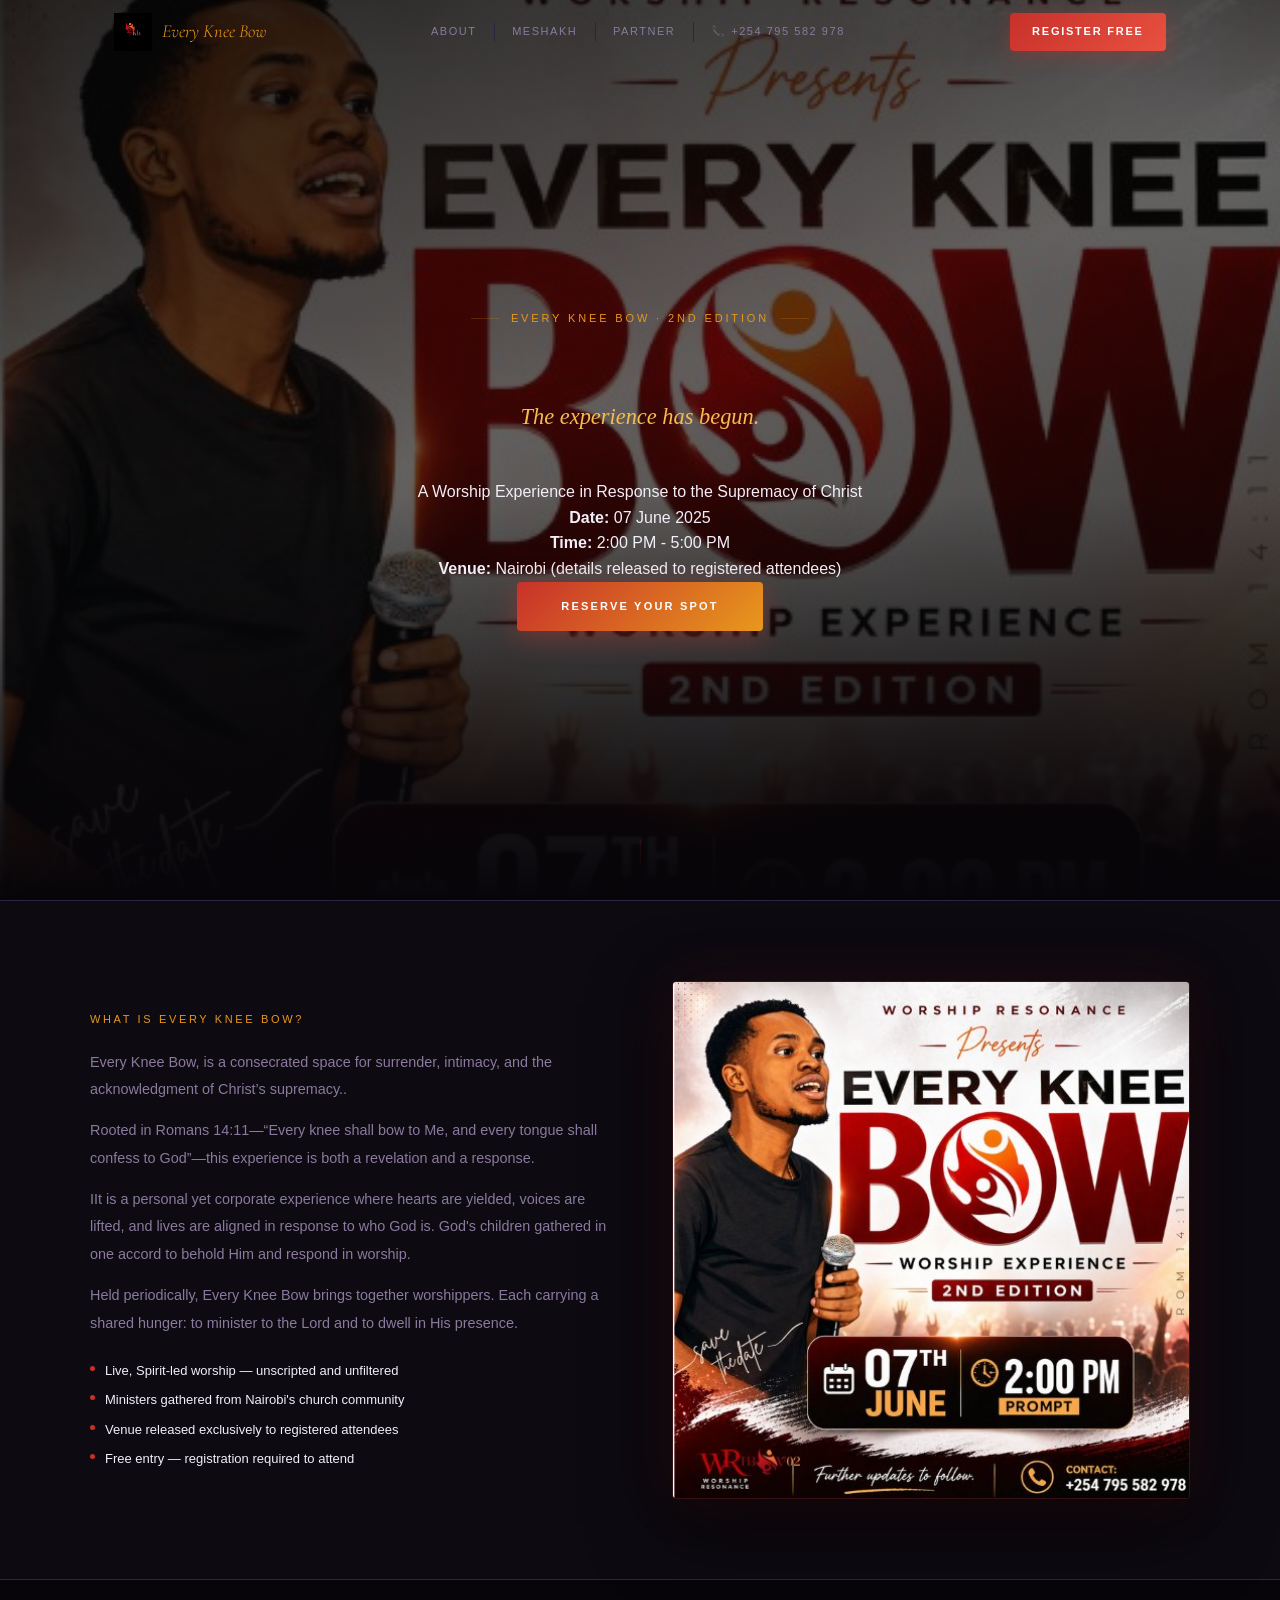
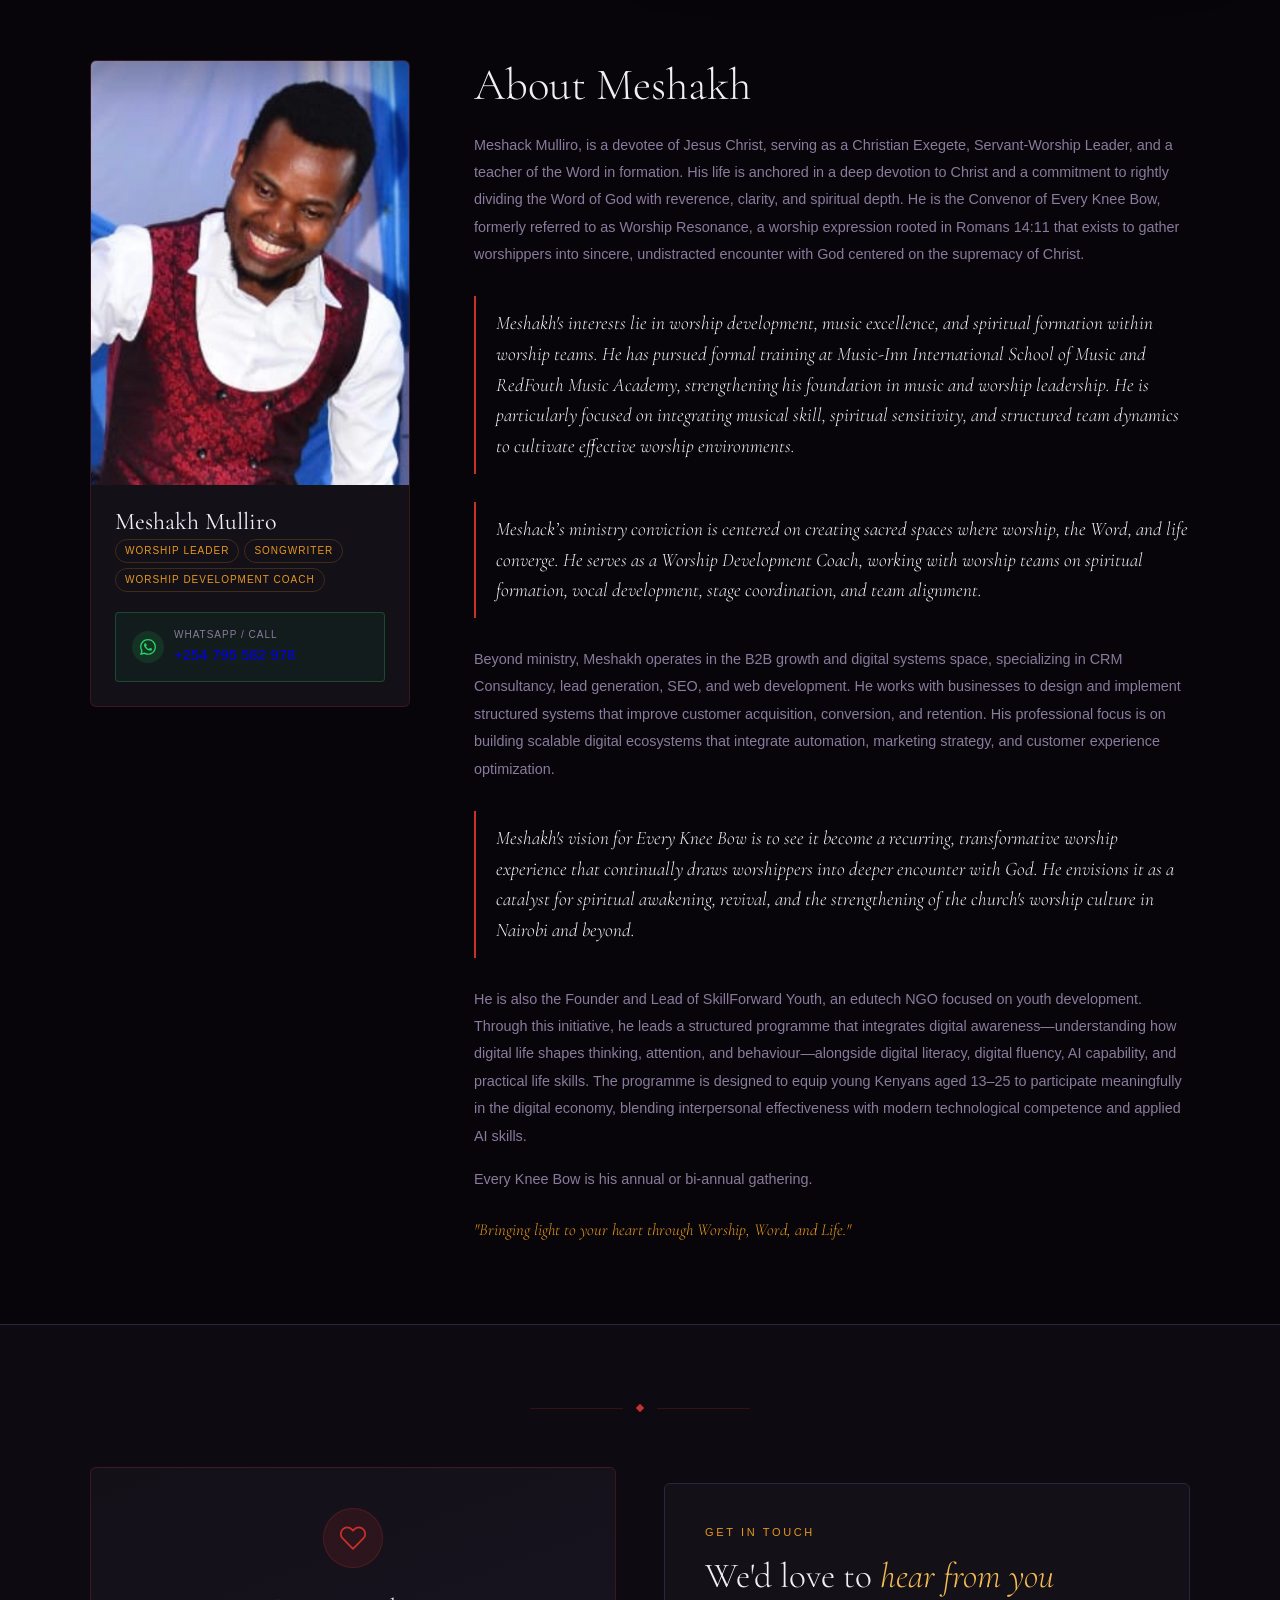
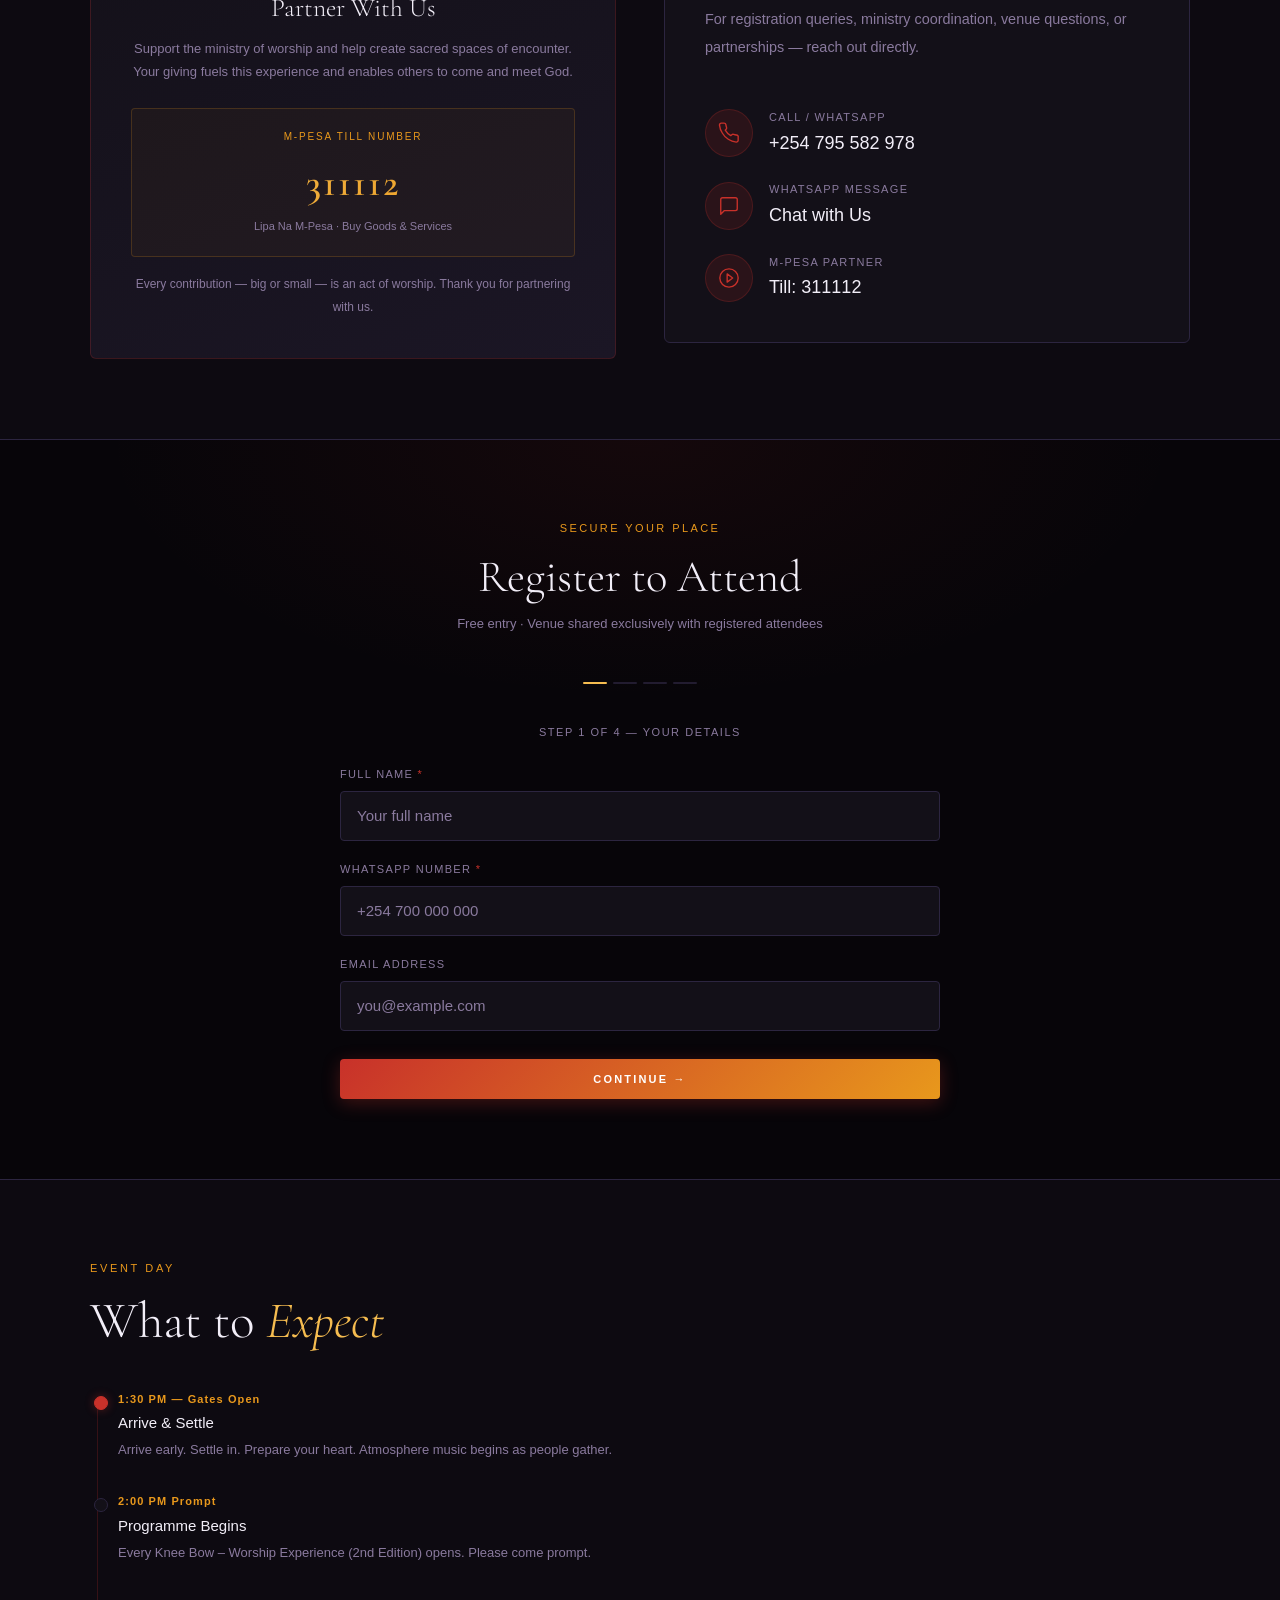
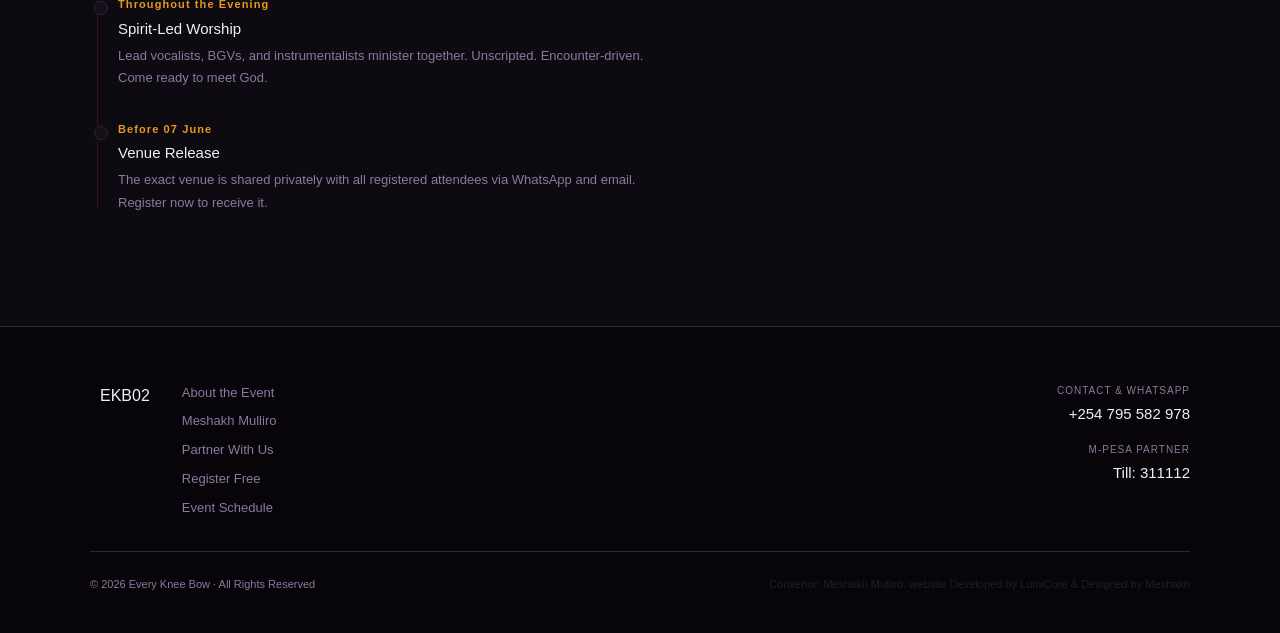
==== index.html @ 1fa5cfc9 "Update og:url meta tag for event page" ====
<!DOCTYPE html>
<html lang="en">
<head>
<meta charset="UTF-8">
<meta name="viewport" content="width=device-width, initial-scale=1.0, viewport-fit=cover">
<title>Every Knee Bow – Worship Experience Nairobi, Kenya</title>
<meta name="description" content="Join Every Knee Bow 2026, an intimate worship experience in Nairobi, Kenya hosted by Pastor Meshakh Mulliro. A gathering centered on surrender, intimacy, and the supremacy of Christ. June 7th, 2PM.">
<meta name="keywords" content="Every Knee Bow 2ND Edition, Worship Experience Nairobi, Christian worship event Kenya, gospel worship Nairobi, worship gathering Kenya, live worship Nairobi, Pastor Meshakh Mulliro worship, Worship Resonance Kenya">
<meta property="og:title" content="Every Knee Bow – Worship Experience · 2nd Edition">
<meta property="og:description" content="An afternoon of intimate worship. Saturday 07 June 2026, 2PM, Nairobi. Register free.">
<meta property="og:type" content="event">
<meta property="og:url" content="https://www.meshakhlive.co.ke">
<meta property="og:locale" content="en_KE">
<meta name="twitter:card" content="summary_large_image">
<meta name="twitter:title" content="Every Knee Bow 2026 | Worship Experience Nairobi">
<meta name="twitter:description" content="An afternoon of intimate worship. Saturday 07 June 2026, 2PM, Nairobi. Register free.">
<meta name="twitter:image" content="https://www.meshakhlive.co.ke/every-knee-bow-2026/og-image.jpg">
<meta name="theme-color" content="#080604">
<link rel="preconnect" href="https://fonts.googleapis.com">
<link href="https://fonts.googleapis.com/css2?family=Cormorant+Garamond:ital,wght@0,300;0,400;0,600;1,300;1,400;1,600&family=Outfit:wght@200;300;400;500;600&display=swap" rel="stylesheet">
<link rel="apple-touch-icon" sizes="180x180" href="favicon_io(1)/apple-touch-icon.png">
<link rel="icon" type="image/png" sizes="32x32" href="favicon_io(1)/favicon-32x32.png">
<link rel="icon" type="image/png" sizes="16x16" href="favicon_io(1)/favicon-16x16.png">
<link rel="manifest" href="favicon_io(1)/site.webmanifest">
<style>
:root{
  /* ── Brand accent: flame crimson + ember amber ── */
  --cr:#C8312A;--cr-l:#E85040;--cr-d:rgba(200,49,42,.13);--cr-b:rgba(200,49,42,.22);
  --am:#E8981C;--am-l:#F5BC50;--am-d:rgba(232,152,28,.1);--am-b:rgba(232,152,28,.2);
  /* Keep --gold aliases pointing to amber for legacy refs */
  --gold:#E8981C;--gold-l:#F5BC50;--gold-d:rgba(232,152,28,.1);--gold-b:rgba(232,152,28,.2);
  --red:#C8312A;
  /* ── Backgrounds: deep violet-black ── */
  --bg:#070509;--bg2:#0D0A11;--bg3:#131018;--bg4:#1B1625;
  /* ── Text ── */
  --text:#F2EEF8;--sub:#8A7A9E;--faint:#221C30;--border:#2C2540;
  --white:#fff;
  --fs-xs:11px;--fs-sm:13px;--fs-md:15px;--fs-lg:18px;
  --r:4px;
  --max:1100px;
}
*{box-sizing:border-box;margin:0;padding:0}
html{scroll-behavior:smooth;-webkit-text-size-adjust:100%}
body{background:var(--bg);color:var(--text);font-family:'Plus Jakarta Sans',sans-serif;font-weight:300;overflow-x:hidden;line-height:1.6}
img{display:block;max-width:100%}
button,a{cursor:pointer;font-family:'Plus Jakarta Sans',sans-serif}
a{text-decoration:none}

/* ─── NAV ─── */
.nav{position:fixed;top:0;left:0;right:0;z-index:200;transition:background .3s}
.nav.scrolled{background:rgba(6,5,4,.96);backdrop-filter:blur(12px);border-bottom:.5px solid var(--border)}
.nav-inner{max-width:var(--max);margin:0 auto;padding:0 1.5rem;height:64px;display:flex;align-items:center;justify-content:space-between;gap:1rem}
.nav-logo{display:flex;align-items:center;gap:10px;flex-shrink:0}
.nav-logo img{height:38px;width:38px;object-fit:contain}
.nav-brand{font-family:'Cormorant Garamond',serif;font-size:1.15rem;font-style:italic;color:var(--gold);white-space:nowrap}
.nav-links{display:flex;align-items:center;gap:0}
.nav-link{font-size:var(--fs-xs);font-weight:500;letter-spacing:.14em;text-transform:uppercase;color:var(--sub);padding:.5rem 1.1rem;transition:color .2s;white-space:nowrap}
.nav-link:hover{color:var(--text)}
.nav-link.active{color:var(--gold)}
.nav-sep{width:.5px;height:20px;background:var(--border);flex-shrink:0}
.nav-cta{font-size:var(--fs-xs);font-weight:600;letter-spacing:.16em;text-transform:uppercase;background:var(--gold);color:var(--bg);padding:.65rem 1.4rem;border-radius:var(--r);border:none;white-space:nowrap;transition:background .2s}
.nav-cta:hover{background:var(--gold-l)}
/* Hamburger */
.hamburger{display:none;flex-direction:column;gap:5px;background:none;border:none;padding:.5rem;cursor:pointer}
.hamburger span{display:block;width:22px;height:1.5px;background:var(--sub);border-radius:2px;transition:all .3s}
.hamburger.open span:nth-child(1){transform:translateY(6.5px) rotate(45deg);background:var(--gold)}
.hamburger.open span:nth-child(2){opacity:0}
.hamburger.open span:nth-child(3){transform:translateY(-6.5px) rotate(-45deg);background:var(--gold)}
/* Mobile nav drawer */
.nav-drawer{display:none;position:fixed;inset:64px 0 0;background:rgba(6,5,4,.98);backdrop-filter:blur(20px);z-index:190;flex-direction:column;padding:2rem 1.5rem;gap:0;border-top:.5px solid var(--border);overflow-y:auto}
.nav-drawer.open{display:flex}
.drawer-link{font-size:var(--fs-md);font-weight:400;letter-spacing:.08em;color:var(--sub);padding:1rem 0;border-bottom:.5px solid var(--border);transition:color .2s;display:flex;align-items:center;gap:10px}
.drawer-link:hover,.drawer-link.active{color:var(--gold)}
.drawer-link svg{width:16px;height:16px;stroke:currentColor;fill:none;stroke-width:1.5;stroke-linecap:round;stroke-linejoin:round;flex-shrink:0}
.drawer-cta{margin-top:1.5rem;background:var(--gold);color:var(--bg);font-size:var(--fs-sm);font-weight:600;letter-spacing:.15em;text-transform:uppercase;padding:1rem;text-align:center;border-radius:var(--r);border:none}

/* ─── HERO ─── */
.hero{position:relative;min-height:100svh;display:flex;align-items:center;justify-content:center;overflow:hidden}
.hero-bg{position:absolute;inset:0;background-size:cover;background-position:center 20%;background-repeat:no-repeat}
.hero-darken{position:absolute;inset:0;background:linear-gradient(160deg,rgba(6,5,4,.88) 0%,rgba(6,5,4,.62) 45%,rgba(6,5,4,.82) 100%)}
.hero-bottom{position:absolute;bottom:0;left:0;right:0;height:45%;background:linear-gradient(to top,var(--bg) 0%,transparent 100%)}
.hero-content{position:relative;z-index:2;text-align:center;padding:7rem 1.5rem 5rem;max-width:760px;width:100%}
.hero-badge{display:inline-flex;align-items:center;gap:12px;font-size:var(--fs-xs);letter-spacing:.26em;text-transform:uppercase;color:var(--gold);margin-bottom:2rem}
.hero-badge::before,.hero-badge::after{content:'';display:block;width:28px;height:.5px;background:var(--gold-b)}
.hero-h1{font-family:'Cormorant Garamond',serif;font-size:clamp(3.4rem,11vw,8rem);font-weight:300;line-height:.92;letter-spacing:-.015em;margin-bottom:.6rem}
.hero-h1 em{font-style:italic;color:var(--gold-l);display:block}
.hero-verse{font-family:'Cormorant Garamond',serif;font-size:clamp(.85rem,2vw,1.05rem);font-style:italic;color:var(--sub);margin:1.5rem auto 0;max-width:420px;line-height:1.8}

/* ─── COUNTDOWN ─── */
.countdown-wrap{margin:2.5rem auto 2.75rem;display:flex;justify-content:center;gap:.625rem;flex-wrap:wrap}
.cd-unit{background:rgba(201,148,60,.08);border:.5px solid var(--gold-b);border-radius:var(--r);padding:.875rem 1.1rem;min-width:70px;text-align:center;position:relative}
.cd-num{font-family:'Cormorant Garamond',serif;font-size:clamp(2rem,6vw,3rem);font-weight:600;color:var(--gold-l);line-height:1;display:block}
.cd-label{font-size:9px;letter-spacing:.2em;text-transform:uppercase;color:var(--sub);margin-top:4px;display:block}
.cd-sep{display:flex;align-items:center;padding-bottom:1.5rem}
.cd-sep span{font-family:'Cormorant Garamond',serif;font-size:2rem;color:var(--gold-b)}

.hero-pills{display:flex;justify-content:center;gap:0;border:.5px solid var(--gold-b);width:fit-content;max-width:100%;margin:0 auto 2.75rem;border-radius:var(--r);overflow:hidden;flex-wrap:wrap}
.pill{padding:.7rem 1.5rem;border-right:.5px solid var(--gold-b);text-align:center}
.pill:last-child{border-right:none}
.pill-l{font-size:9px;letter-spacing:.2em;text-transform:uppercase;color:var(--gold);margin-bottom:3px}
.pill-v{font-family:'Cormorant Garamond',serif;font-size:1rem;color:var(--text);line-height:1.2}
.hero-btn{display:inline-block;background:var(--gold);color:var(--bg);font-family:'Plus Jakarta Sans',sans-serif;font-size:var(--fs-xs);font-weight:600;letter-spacing:.2em;text-transform:uppercase;padding:1rem 2.75rem;border-radius:var(--r);border:none;transition:background .2s,transform .15s}
.hero-btn:hover{background:var(--gold-l);transform:translateY(-1px)}
.scroll-hint{position:absolute;bottom:1.75rem;left:50%;transform:translateX(-50%);z-index:2;display:flex;flex-direction:column;align-items:center;gap:6px}
.scroll-line{width:.5px;height:32px;background:linear-gradient(to bottom,var(--gold-b),transparent);animation:pulse 2.2s ease-in-out infinite}
@keyframes pulse{0%,100%{opacity:.25}55%{opacity:1}}

/* ─── SECTIONS ─── */
.section{padding:5rem 1.5rem}
.section-inner{max-width:var(--max);margin:0 auto}
.section-label{font-size:var(--fs-xs);letter-spacing:.24em;text-transform:uppercase;color:var(--gold);margin-bottom:.875rem}
.section-h{font-family:'Cormorant Garamond',serif;font-size:clamp(2rem,5vw,3.2rem);font-weight:300;line-height:1.15;color:var(--text)}
.section-h em{font-style:italic;color:var(--gold-l)}
.section-body{font-size:.9rem;color:var(--sub);line-height:1.9}
/* divider */
.divider{display:flex;align-items:center;gap:14px;margin:0 auto 3.5rem;max-width:220px}
.div-l{flex:1;height:.5px;background:var(--gold-b)}
.div-gem{width:6px;height:6px;background:var(--gold);transform:rotate(45deg);flex-shrink:0}

/* ─── ABOUT ─── */
.about-sec{background:var(--bg2);border-top:.5px solid var(--border);border-bottom:.5px solid var(--border)}
.about-grid{display:grid;grid-template-columns:1fr 1fr;gap:4rem;align-items:center}
.feature-list{margin-top:1.5rem;display:flex;flex-direction:column;gap:.625rem}
.feature{display:flex;align-items:flex-start;gap:10px;font-size:var(--fs-sm);color:var(--text);line-height:1.5}
.feature::before{content:'';display:block;width:5px;height:5px;background:var(--gold);border-radius:50%;flex-shrink:0;margin-top:5px}
.flyer-frame{border:.5px solid var(--gold-b);border-radius:4px;overflow:hidden;box-shadow:0 24px 80px rgba(0,0,0,.7);position:relative}
.flyer-frame img{width:100%;display:block}

/* ─── CONVENOR ─── */
.convenor-sec{background:var(--bg)}
.convenor-grid{display:grid;grid-template-columns:320px 1fr;gap:4rem;align-items:start}
.convenor-card{background:var(--bg3);border:.5px solid var(--border);border-radius:6px;overflow:hidden;position:sticky;top:80px}
.convenor-photo{width:100%;aspect-ratio:3/4;object-fit:cover;object-position:top center;display:block;filter:grayscale(15%)}
.convenor-info{padding:1.5rem}
.convenor-name{font-family:'Cormorant Garamond',serif;font-size:1.5rem;font-weight:400;color:var(--text);line-height:1.1;margin-bottom:.25rem}
.convenor-aka{font-size:var(--fs-xs);letter-spacing:.1em;color:var(--gold);margin-bottom:.25rem}
.convenor-spirit{font-size:var(--fs-sm);font-style:italic;color:var(--sub);margin-bottom:1rem}
.tag-row{display:flex;flex-wrap:wrap;gap:5px;margin-bottom:1.25rem}
.tag{font-size:10px;letter-spacing:.1em;text-transform:uppercase;padding:3px 9px;border:.5px solid var(--gold-b);border-radius:20px;color:var(--gold)}
.contact-strip{display:flex;align-items:center;gap:10px;padding:.875rem 1rem;background:rgba(37,211,102,.07);border:.5px solid rgba(37,211,102,.2);border-radius:var(--r)}
.wa-icon{width:32px;height:32px;background:rgba(37,211,102,.12);border-radius:50%;display:flex;align-items:center;justify-content:center;flex-shrink:0}
.wa-icon svg{width:16px;height:16px;fill:#25D366}
.cl{font-size:10px;letter-spacing:.1em;text-transform:uppercase;color:var(--sub)}
.cv{font-size:var(--fs-md);font-weight:500;color:var(--text)}
/* bio */
.bio-h{font-family:'Cormorant Garamond',serif;font-size:clamp(1.8rem,4vw,2.8rem);font-weight:300;line-height:1.15;margin-bottom:1.25rem}
.bio-h em{font-style:italic;color:var(--gold-l)}
.bio-p{font-size:.9rem;color:var(--sub);line-height:1.9;margin-bottom:1rem}
.bio-quote{border-left:2px solid var(--gold);padding:.75rem 0 .75rem 1.25rem;margin:1.75rem 0;font-family:'Cormorant Garamond',serif;font-size:1.2rem;font-style:italic;color:var(--text);line-height:1.6}
.bio-motto{font-family:'Cormorant Garamond',serif;font-size:1.05rem;font-style:italic;color:var(--gold);margin-top:1.5rem}

/* ─── PARTNER ─── */
.partner-sec{background:var(--bg2);border-top:.5px solid var(--border);border-bottom:.5px solid var(--border)}
.partner-grid{display:grid;grid-template-columns:1fr 1fr;gap:3rem;align-items:center}
.partner-card{background:var(--bg3);border:.5px solid var(--gold-b);border-radius:6px;padding:2.5rem;text-align:center}
.partner-icon{width:60px;height:60px;background:var(--gold-d);border:.5px solid var(--gold-b);border-radius:50%;display:flex;align-items:center;justify-content:center;margin:0 auto 1.25rem}
.partner-icon svg{width:28px;height:28px;stroke:var(--gold);fill:none;stroke-width:1.5;stroke-linecap:round;stroke-linejoin:round}
.partner-h{font-family:'Cormorant Garamond',serif;font-size:1.6rem;font-weight:300;color:var(--text);margin-bottom:.5rem}
.partner-desc{font-size:var(--fs-sm);color:var(--sub);line-height:1.8;margin-bottom:1.5rem}
.till-box{background:var(--bg4);border:.5px solid var(--gold-b);border-radius:var(--r);padding:1.25rem;margin-bottom:1rem}
.till-l{font-size:10px;letter-spacing:.18em;text-transform:uppercase;color:var(--gold);margin-bottom:.5rem}
.till-num{font-family:'Cormorant Garamond',serif;font-size:2.4rem;font-weight:600;color:var(--gold-l);letter-spacing:.05em}
.till-bank{font-size:var(--fs-xs);color:var(--sub);margin-top:.25rem}
.call-card{background:var(--bg3);border:.5px solid var(--border);border-radius:6px;padding:2.5rem;display:flex;flex-direction:column;gap:1.5rem;justify-content:center}
.call-item{display:flex;align-items:center;gap:1rem}
.call-ico{width:48px;height:48px;background:var(--gold-d);border:.5px solid var(--gold-b);border-radius:50%;display:flex;align-items:center;justify-content:center;flex-shrink:0}
.call-ico svg{width:22px;height:22px;stroke:var(--gold);fill:none;stroke-width:1.5;stroke-linecap:round;stroke-linejoin:round}
.call-l{font-size:var(--fs-xs);letter-spacing:.12em;text-transform:uppercase;color:var(--sub);margin-bottom:2px}
.call-v{font-size:var(--fs-lg);font-weight:500;color:var(--text)}
.call-v a{color:inherit}

/* ─── REGISTER ─── */
.reg-sec{background:var(--bg);position:relative}
.reg-sec::before{content:'';position:absolute;inset:0;background:radial-gradient(ellipse 60% 50% at 50% 0%,rgba(201,148,60,.06) 0%,transparent 70%);pointer-events:none}
.reg-inner{max-width:600px;margin:0 auto;position:relative}
.reg-header{text-align:center;margin-bottom:3rem}
.reg-kicker{font-size:var(--fs-xs);letter-spacing:.22em;text-transform:uppercase;color:var(--gold);margin-bottom:.875rem}
.reg-title{font-family:'Cormorant Garamond',serif;font-size:clamp(1.9rem,4vw,2.8rem);font-weight:300;color:var(--text);line-height:1.15}
.reg-sub{font-size:var(--fs-sm);color:var(--sub);margin-top:.625rem}
/* dots */
.step-dots{display:flex;gap:6px;justify-content:center;margin-bottom:2.5rem}
.dot{width:24px;height:2px;background:var(--faint);border-radius:2px;transition:background .3s}
.dot.done{background:var(--gold)}
.dot.on{background:var(--gold-l)}
/* step */
.step{display:none}
.step.on{display:block;animation:fadeUp .3s ease}
@keyframes fadeUp{from{opacity:0;transform:translateY(10px)}to{opacity:1;transform:none}}
.step-lbl{font-size:var(--fs-xs);letter-spacing:.14em;text-transform:uppercase;color:var(--sub);text-align:center;margin-bottom:1.5rem}
/* fields */
.field{margin-bottom:1.25rem}
.field label{display:block;font-size:var(--fs-xs);letter-spacing:.12em;text-transform:uppercase;color:var(--sub);margin-bottom:7px}
.field label span{color:var(--gold)}
.fi-in,.fi-sel,.fi-ta{width:100%;background:var(--bg3);border:.5px solid var(--border);color:var(--text);font-family:'Plus Jakarta Sans',sans-serif;font-size:var(--fs-md);font-weight:300;padding:13px 16px;outline:none;transition:border-color .2s;border-radius:var(--r);-webkit-appearance:none;appearance:none;line-height:1.5}
.fi-sel{background-image:url("data:image/svg+xml,%3Csvg xmlns='http://www.w3.org/2000/svg' width='12' height='8'%3E%3Cpath d='M1 1l5 5 5-5' stroke='%23A8927A' stroke-width='1.5' fill='none' stroke-linecap='round'/%3E%3C/svg%3E");background-repeat:no-repeat;background-position:right 14px center;background-color:var(--bg3);padding-right:40px}
.fi-sel option{background:var(--bg3);color:var(--text)}
.fi-in::placeholder,.fi-ta::placeholder{color:var(--sub)}
.fi-in:focus,.fi-sel:focus,.fi-ta:focus{border-color:var(--gold)}
.fi-ta{resize:vertical;min-height:80px}
.field.err .fi-in,.field.err .fi-sel{border-color:#C96B4C}
.err-msg{font-size:var(--fs-xs);color:#C96B4C;margin-top:5px;display:none}
.field.err .err-msg{display:block}
/* radio cards */
.rg{display:flex;flex-direction:column;gap:8px}
.rc{display:flex;align-items:center;gap:14px;padding:13px 16px;background:var(--bg3);border:.5px solid var(--border);cursor:pointer;transition:border-color .2s,background .2s;border-radius:var(--r)}
.rc:hover{border-color:var(--gold-b)}
.rc.on{border-color:var(--gold);background:var(--gold-d)}
.rc input{display:none}
.rm{width:16px;height:16px;border:.5px solid var(--sub);border-radius:50%;flex-shrink:0;display:flex;align-items:center;justify-content:center;transition:all .2s}
.rc.on .rm{border-color:var(--gold);background:var(--gold)}
.rc.on .rm::after{content:'';width:6px;height:6px;background:var(--bg);border-radius:50%}
.rt{font-size:var(--fs-md);color:var(--text)}
.rs{font-size:var(--fs-sm);color:var(--sub);display:block;margin-top:2px}
/* ministry */
#minsec{display:none;margin-top:1.25rem}
#minsec.on{display:block}
.min-hr{border:none;border-top:.5px solid var(--border);margin:.875rem 0}
.min-label{font-size:10px;letter-spacing:.18em;text-transform:uppercase;color:var(--gold);margin-bottom:1rem}
/* step nav */
.step-nav{display:flex;gap:10px;margin-top:1.75rem}
.btn-back{background:none;border:.5px solid var(--border);color:var(--sub);font-size:var(--fs-xs);letter-spacing:.14em;text-transform:uppercase;padding:13px 22px;border-radius:var(--r);transition:all .2s;white-space:nowrap}
.btn-back:hover{border-color:var(--sub);color:var(--text)}
.btn-next{flex:1;background:var(--gold);color:var(--bg);border:none;font-size:var(--fs-xs);font-weight:600;letter-spacing:.2em;text-transform:uppercase;padding:14px 22px;border-radius:var(--r);transition:background .2s}
.btn-next:hover{background:var(--gold-l)}
.btn-next:disabled{opacity:.5}
.btn-full{width:100%}
/* summary */
.sum-card{background:var(--bg3);border:.5px solid var(--gold-b);border-radius:var(--r);padding:1.25rem 1.5rem;margin-bottom:1.25rem}
.sum-kicker{font-size:10px;letter-spacing:.18em;text-transform:uppercase;color:var(--gold);margin-bottom:.875rem}
#sum-body{font-size:var(--fs-sm);color:var(--sub);line-height:2}
/* error banner */
.err-banner{font-size:var(--fs-sm);color:#C96B4C;margin-top:.75rem;display:none;line-height:1.6}
/* loader */
.ld{display:inline-block;width:12px;height:12px;border:2px solid rgba(8,6,4,.3);border-top-color:var(--bg);border-radius:50%;animation:spin .6s linear infinite;vertical-align:middle;margin-right:6px}
@keyframes spin{to{transform:rotate(360deg)}}
/* success */
.success{display:none;text-align:center;padding:3rem 0;animation:fadeUp .5s ease}
.success.on{display:block}
.sring{width:64px;height:64px;border:.5px solid var(--gold);border-radius:50%;display:flex;align-items:center;justify-content:center;margin:0 auto 1.5rem}
.sring svg{width:26px;height:26px;stroke:var(--gold);fill:none;stroke-width:1.5;stroke-linecap:round;stroke-linejoin:round}
.sh{font-family:'Cormorant Garamond',serif;font-size:2.2rem;font-weight:300;color:var(--text);margin-bottom:.625rem}
.sp{font-size:var(--fs-md);color:var(--sub);line-height:1.8}
.sacts{display:flex;gap:10px;justify-content:center;flex-wrap:wrap;margin-top:2rem}
.sbtn{background:none;border:.5px solid var(--gold-b);color:var(--gold);font-size:var(--fs-xs);letter-spacing:.14em;text-transform:uppercase;padding:11px 22px;border-radius:var(--r);transition:all .2s}
.sbtn:hover{background:var(--gold-d)}
.wabtn{background:#25D366;color:#fff;border:none;font-size:var(--fs-xs);font-weight:600;letter-spacing:.14em;text-transform:uppercase;padding:11px 22px;border-radius:var(--r);display:flex;align-items:center;gap:8px;transition:opacity .2s}
.wabtn:hover{opacity:.88}
.wabtn svg{width:16px;height:16px;fill:#fff;flex-shrink:0}
form.gone{display:none}

/* ─── SCHEDULE ─── */
.schedule-sec{background:var(--bg2);border-top:.5px solid var(--border)}
.tl{padding-left:28px;position:relative}
.tl::before{content:'';position:absolute;left:7px;top:6px;bottom:6px;width:.5px;background:var(--gold-b)}
.tl-item{position:relative;margin-bottom:2rem}
.tl-dot{position:absolute;left:-24px;top:5px;width:14px;height:14px;border-radius:50%;border:.5px solid var(--border);background:var(--bg3)}
.tl-dot.active{border-color:var(--gold);background:var(--gold)}
.tl-date{font-size:var(--fs-xs);color:var(--gold);font-weight:600;letter-spacing:.1em;margin-bottom:3px}
.tl-title{font-size:var(--fs-md);font-weight:500;color:var(--text);margin-bottom:4px}
.tl-body{font-size:var(--fs-sm);color:var(--sub);line-height:1.7}

/* ─── FOOTER ─── */
footer{background:var(--bg);border-top:.5px solid var(--border);padding:3.5rem 1.5rem 2.5rem}
.footer-inner{max-width:var(--max);margin:0 auto;display:grid;grid-template-columns:auto 1fr auto;gap:2rem;align-items:start}
.footer-brand{display:flex;align-items:center;gap:10px;margin-bottom:.875rem}
.footer-brand img{height:40px;width:40px;object-fit:contain}
.footer-brand-name{font-family:'Cormorant Garamond',serif;font-size:1.2rem;font-style:italic;color:var(--gold)}
.footer-verse{font-size:var(--fs-xs);letter-spacing:.13em;text-transform:uppercase;color:var(--sub)}
.footer-links{display:flex;flex-direction:column;gap:.5rem}
.footer-link{font-size:var(--fs-sm);color:var(--sub);transition:color .2s}
.footer-link:hover{color:var(--gold)}
.footer-contact-block{text-align:right}
.footer-contact-block .cl{margin-bottom:3px}
.footer-contact-block .cv{font-size:var(--fs-md);font-weight:500;color:var(--text);margin-bottom:1rem}
.footer-bottom{max-width:var(--max);margin:2rem auto 0;padding-top:1.5rem;border-top:.5px solid var(--border);display:flex;align-items:center;justify-content:space-between;gap:1rem;flex-wrap:wrap}
.footer-copy{font-size:var(--fs-xs);color:var(--sub)}
.footer-made{font-size:var(--fs-xs);color:var(--faint)}

/* ─── RESPONSIVE ─── */
@media(max-width:900px){
  .about-grid,.convenor-grid,.partner-grid,.footer-inner{grid-template-columns:1fr}
  .flyer-frame{max-width:400px;margin:0 auto}
  .convenor-card{position:static;max-width:400px}
  .convenor-photo{aspect-ratio:1/1;object-position:top center}
  .footer-contact-block{text-align:left}
  .footer-inner{grid-template-columns:1fr;gap:1.75rem}
}
@media(max-width:700px){
  .nav-links{display:none}
  .hamburger{display:flex}
  .hero-pills{flex-direction:column;border:none;gap:.75rem;width:100%}
  .pill{border-right:none;border-bottom:.5px solid var(--gold-b);padding:.625rem 0}
  .pill:last-child{border-bottom:none}
  .cd-unit{min-width:60px;padding:.75rem .9rem}
  .section{padding:3.5rem 1.25rem}
  .footer-bottom{flex-direction:column;align-items:flex-start}
}
@media(max-width:480px){
  .countdown-wrap{gap:.375rem}
  .cd-sep{display:none}
  .call-v{font-size:var(--fs-md)}
}

/* fade in on scroll */
.fi{opacity:0;transform:translateY(16px);transition:opacity .65s ease,transform .65s ease}
.fi.vis{opacity:1;transform:none}

/* ── FLAME GLOW EFFECTS ── */
.hero-content .hero-h1{text-shadow:0 0 80px rgba(200,49,42,.18)}
.cd-unit{box-shadow:0 0 20px rgba(232,152,28,.06);backdrop-filter:blur(4px)}
.cd-num{background:linear-gradient(135deg,var(--am-l),var(--cr-l));-webkit-background-clip:text;-webkit-text-fill-color:transparent;background-clip:text}

/* ── NAV ── refined ── */
.nav-link:hover{color:var(--am-l)}
.nav-link.active{color:var(--am)}
.nav-cta{background:linear-gradient(135deg,var(--cr),var(--cr-l));color:#fff;box-shadow:0 4px 20px rgba(200,49,42,.35)}
.nav-cta:hover{background:linear-gradient(135deg,var(--cr-l),var(--am));box-shadow:0 4px 28px rgba(200,49,42,.5)}
.drawer-cta{background:linear-gradient(135deg,var(--cr),var(--cr-l));color:#fff}

/* ── HERO BADGE ── */
.hero-badge{color:var(--am)}
.hero-badge::before,.hero-badge::after{background:var(--am-b)}

/* ── PILLS ── */
.pill-l{color:var(--am)}
.hero-pills{border-color:var(--am-b)}
.pill{border-right-color:var(--am-b)}
.hero-btn{background:linear-gradient(135deg,var(--cr),var(--am));color:#fff;box-shadow:0 6px 28px rgba(200,49,42,.4);border:none}
.hero-btn:hover{background:linear-gradient(135deg,var(--cr-l),var(--am-l));box-shadow:0 8px 36px rgba(200,49,42,.55);transform:translateY(-2px)}

/* ── SECTION LABELS ── */
.section-label,.reg-kicker,.about-label,.min-label,.sum-kicker,.section-label{color:var(--am)}

/* ── DIVIDER GEM ── */
.div-gem{background:var(--cr)}
.div-l{background:var(--cr-b)}

/* ── ABOUT FEATURES ── */
.feature::before{background:var(--cr)}

/* ── FLYER FRAME ── */
.flyer-frame{border-color:var(--cr-b);box-shadow:0 0 60px rgba(200,49,42,.12),0 24px 80px rgba(0,0,0,.7)}

/* ── CONVENOR CARD ── */
.convenor-card{border-color:var(--cr-b)}
.convenor-aka{color:var(--am)}
.tag{border-color:var(--am-b);color:var(--am)}
.contact-strip{border-color:rgba(37,211,102,.25);background:rgba(37,211,102,.06)}

/* ── BIO QUOTE ── */
.bio-quote{border-left-color:var(--cr);color:var(--text)}
.bio-motto{color:var(--am)}

/* ── PARTNER CARD ── */
.partner-card{border-color:var(--cr-b);background:linear-gradient(160deg,var(--bg3),var(--bg4))}
.partner-icon{background:var(--cr-d);border-color:var(--cr-b)}
.partner-icon svg{stroke:var(--cr)}
.till-box{border-color:var(--am-b);background:rgba(232,152,28,.04)}
.till-l{color:var(--am)}
.till-num{background:linear-gradient(135deg,var(--am-l),var(--am));-webkit-background-clip:text;-webkit-text-fill-color:transparent;background-clip:text}
.call-ico{background:var(--cr-d);border-color:var(--cr-b)}
.call-ico svg{stroke:var(--cr)}

/* ── FORM FOCUS ── */
.fi-in:focus,.fi-sel:focus,.fi-ta:focus{border-color:var(--cr);box-shadow:0 0 0 3px rgba(200,49,42,.1)}
.rc.on{border-color:var(--cr);background:var(--cr-d)}
.rc.on .rm{border-color:var(--cr);background:var(--cr)}
.rcard.on .rm::after,.rc.on .rm::after{background:var(--bg)}
.dot.done{background:var(--cr)}
.dot.on{background:var(--am-l)}
.btn-next{background:linear-gradient(135deg,var(--cr),var(--am));color:#fff;box-shadow:0 4px 18px rgba(200,49,42,.3)}
.btn-next:hover:not(:disabled){background:linear-gradient(135deg,var(--cr-l),var(--am-l));box-shadow:0 6px 24px rgba(200,49,42,.45)}

/* ── SUMMARY CARD ── */
.sum-card{border-color:var(--am-b);background:linear-gradient(135deg,var(--bg3),var(--bg4))}

/* ── SUCCESS ── */
.sring{border-color:var(--am)}
.sring svg{stroke:var(--am)}

/* ── TIMELINE ── */
.tl::before{background:var(--cr-b)}
.tl-dot.active{border-color:var(--cr);background:var(--cr);box-shadow:0 0 10px rgba(200,49,42,.4)}
.tl-date{color:var(--am)}

/* ── FOOTER ── */
.footer-brand-name{color:var(--am)}
.footer-verse{color:var(--sub)}
.footer-link:hover{color:var(--am)}

/* ── SCROLL LINE ── */
.scroll-line{background:linear-gradient(to bottom,var(--cr-b),transparent)}

/* ── RADIAL GLOWS ── */
.hero-bg::after{content:'';position:absolute;inset:0;background:radial-gradient(ellipse 70% 50% at 50% 30%,rgba(200,49,42,.12) 0%,transparent 70%);pointer-events:none}
.reg-sec::before{background:radial-gradient(ellipse 60% 50% at 50% 0%,rgba(200,49,42,.07) 0%,transparent 70%)}

/* ── FORM FIELD LABELS ── */
.field label span{color:var(--cr)}

/* ── COUNTDOWN sep ── */
.cd-sep span{color:var(--cr-b)}

/* ── Nav scrolled border ── */
.nav.scrolled{border-bottom-color:var(--cr-b)}
</style>
</head>
<body>

<!-- NAV -->
<nav class="nav" id="nav">
  <div class="nav-inner">
    <a href="#hero" class="nav-logo" aria-label="Every Knee Bow home">
      <img src="[data-uri]" alt="EKB Logo">
      <span class="nav-brand">Every Knee Bow</span>
    </a>
    <div class="nav-links" role="navigation" aria-label="Main navigation">
      <a href="#about" class="nav-link">About</a>
      <div class="nav-sep" aria-hidden="true"></div>
      <a href="#convenor" class="nav-link">Meshakh</a>
      <div class="nav-sep" aria-hidden="true"></div>
      <a href="#partner" class="nav-link">Partner</a>
      <div class="nav-sep" aria-hidden="true"></div>
      <a href="tel:+254795582978" class="nav-link">📞 +254 795 582 978</a>
    </div>
    <a href="#register" class="nav-cta" aria-label="Register for event">Register Free</a>
    <button class="hamburger" id="ham" aria-label="Toggle menu" aria-expanded="false" aria-controls="drawer">
      <span></span><span></span><span></span>
    </button>
  </div>
</nav>

<!-- MOBILE DRAWER -->
<nav class="nav-drawer" id="drawer" aria-label="Mobile navigation">
  <a href="#about" class="drawer-link" onclick="closeNav()">
    <svg viewBox="0 0 24 24"><path d="M12 2l3.09 6.26L22 9.27l-5 4.87 1.18 6.88L12 17.77l-6.18 3.25L7 14.14 2 9.27l6.91-1.01L12 2z"/></svg>
    About the Event
  </a>
  <a href="#convenor" class="drawer-link" onclick="closeNav()">
    <svg viewBox="0 0 24 24"><circle cx="12" cy="8" r="4"/><path d="M4 20c0-4 3.58-7 8-7s8 3 8 7"/></svg>
    Meshakh Mulliro
  </a>
  <a href="#partner" class="drawer-link" onclick="closeNav()">
    <svg viewBox="0 0 24 24"><path d="M20.84 4.61a5.5 5.5 0 0 0-7.78 0L12 5.67l-1.06-1.06a5.5 5.5 0 0 0-7.78 7.78l1.06 1.06L12 21.23l7.78-7.78 1.06-1.06a5.5 5.5 0 0 0 0-7.78z"/></svg>
    Partner With Us
  </a>
  <a href="tel:+254795582978" class="drawer-link" onclick="closeNav()">
    <svg viewBox="0 0 24 24"><path d="M22 16.92v3a2 2 0 0 1-2.18 2 19.79 19.79 0 0 1-8.63-3.07A19.5 19.5 0 0 1 4.69 12 19.79 19.79 0 0 1 1.61 3.41 2 2 0 0 1 3.6 1.21h3a2 2 0 0 1 2 1.72 12.84 12.84 0 0 0 .7 2.81 2 2 0 0 1-.45 2.11L7.91 8.91a16 16 0 0 0 6 6l1.06-.94a2 2 0 0 1 2.11-.45 12.84 12.84 0 0 0 2.81.7A2 2 0 0 1 22 16.92z"/></svg>
    Call +254 795 582 978
  </a>
  <a href="#register" class="drawer-cta" onclick="closeNav()">RSVP Here</a>
</nav>

<!-- HERO -->
<section class="hero" id="hero" aria-label="Hero">
  <div class="hero-bg" id="hero-bg" role="img" aria-label="Every Knee Bow event flyer background"></div>
  <div class="hero-darken" aria-hidden="true"></div>
  <div class="hero-bottom" aria-hidden="true"></div>
  <div class="hero-content">
    <div class="hero-badge fi" aria-label="Worship Resonance Presents, 2nd Edition">EVERY KNEE BOW · 2nd Edition</div>
    <br>
    <!-- COUNTDOWN -->
    <div class="countdown-wrap fi" aria-label="Countdown to event" role="timer">
      <div class="cd-unit"><span class="cd-num" id="cd-d">--</span><span class="cd-label">Days</span></div>
      <div class="cd-sep" aria-hidden="true"><span>:</span></div>
      <div class="cd-unit"><span class="cd-num" id="cd-h">--</span><span class="cd-label">Hours</span></div>
      <div class="cd-sep" aria-hidden="true"><span>:</span></div>
      <div class="cd-unit"><span class="cd-num" id="cd-m">--</span><span class="cd-label">Minutes</span></div>
      <div class="cd-sep" aria-hidden="true"><span>:</span></div>
      <div class="cd-unit"><span class="cd-num" id="cd-s">--</span><span class="cd-label">Seconds</span></div>
    </div>
    <div class="hero-title fi">A Worship Experience in Response to the Supremacy of Christ</div>
    <div class="hero-info fi">
      <div><strong>Date:</strong> 07 June 2025</div>
      <div><strong>Time:</strong> 2:00 PM - 5:00 PM</div>
      <div><strong>Venue:</strong> Nairobi (details released to registered attendees)</div>
    </div>
    <a href="#register" class="hero-btn fi">Reserve your spot</a>
  </div>
  <div class="scroll-hint" aria-hidden="true"><div class="scroll-line"></div></div>
</section>

<!-- ABOUT -->
<section class="about-sec section" id="about">
  <div class="section-inner">
    <div class="about-grid">
      <div>
        <div class="section-label fi">What is Every Knee Bow?</div>
        <p class="section-body fi" style="margin-top:1.25rem">Every Knee Bow, is a consecrated space for surrender, intimacy, and the acknowledgment of Christ’s supremacy..</p>
        <p class="section-body fi" style="margin-top:.875rem">Rooted in Romans 14:11—“Every knee shall bow to Me, and every tongue shall confess to God”—this experience is both a revelation and a response.</p>
        <p class="section-body fi" style="margin-top:.875rem">IIt is a personal yet corporate experience where hearts are yielded, voices are lifted, and lives are aligned in response to who God is. God's children gathered in one accord to behold Him and respond in worship.</p>
        <p class="section-body fi" style="margin-top:.875rem">Held periodically, Every Knee Bow brings together worshippers. Each carrying a shared hunger: to minister to the Lord and to dwell in His presence.</p>
        <div class="feature-list fi">
          <div class="feature">Live, Spirit-led worship — unscripted and unfiltered</div>
          <div class="feature">Ministers gathered from Nairobi's church community</div>
          <div class="feature">Venue released exclusively to registered attendees</div>
          <div class="feature">Free entry — registration required to attend</div>
        </div>
      </div>
      <div class="fi">
        <div class="flyer-frame">
          <img id="flyer-img" alt="Every Knee Bow 2nd Edition official event flyer — 07 June 2025, 2PM, Nairobi" loading="lazy">
        </div>
      </div>
    </div>
  </div>
</section>

<!-- CONVENOR -->
<section class="convenor-sec section" id="convenor">
  <div class="section-inner">
    <div class="convenor-grid">
      <div class="convenor-card fi">
        <img class="convenor-photo" id="meshakh-photo" alt="Meshakh Mulliro — Worship Leader and Convenor of Every Knee Bow" loading="lazy">
        <div class="convenor-info">
          <div class="convenor-name">Meshakh Mulliro</div>
          <div class="tag-row">
            <span class="tag">Worship Leader</span>
            <span class="tag">Songwriter</span>
            <span class="tag">Worship Development Coach</span>
          </div>
          <div class="contact-strip">
            <div class="wa-icon" aria-hidden="true">
              <svg viewBox="0 0 24 24" xmlns="http://www.w3.org/2000/svg"><path d="M17.472 14.382c-.297-.149-1.758-.867-2.03-.967-.273-.099-.471-.148-.67.15-.197.297-.767.966-.94 1.164-.173.199-.347.223-.644.075-.297-.15-1.255-.463-2.39-1.475-.883-.788-1.48-1.761-1.653-2.059-.173-.297-.018-.458.13-.606.134-.133.298-.347.446-.52.149-.174.198-.298.298-.497.099-.198.05-.371-.025-.52-.075-.149-.669-1.612-.916-2.207-.242-.579-.487-.5-.669-.51-.173-.008-.371-.01-.57-.01-.198 0-.52.074-.792.372-.272.297-1.04 1.016-1.04 2.479 0 1.462 1.065 2.875 1.213 3.074.149.198 2.096 3.2 5.077 4.487.709.306 1.262.489 1.694.625.712.227 1.36.195 1.871.118.571-.085 1.758-.719 2.006-1.413.248-.694.248-1.289.173-1.413-.074-.124-.272-.198-.57-.347m-5.421 7.403h-.004a9.87 9.87 0 01-5.031-1.378l-.361-.214-3.741.982.998-3.648-.235-.374a9.86 9.86 0 01-1.51-5.26c.001-5.45 4.436-9.884 9.888-9.884 2.64 0 5.122 1.03 6.988 2.898a9.825 9.825 0 012.893 6.994c-.003 5.45-4.437 9.884-9.885 9.884m8.413-18.297A11.815 11.815 0 0012.05 0C5.495 0 .16 5.335.157 11.892c0 2.096.547 4.142 1.588 5.945L.057 24l6.305-1.654a11.882 11.882 0 005.683 1.448h.005c6.554 0 11.89-5.335 11.893-11.893a11.821 11.821 0 00-3.48-8.413z"/></svg>
            </div>
            <div>
              <div class="cl">WhatsApp / Call</div>
              <div class="cv"><a href="tel:+254795582978">+254 795 582 978</a></div>
            </div>
          </div>
        </div>
      </div>
      <div>
        <h2 class="bio-h fi">About Meshakh</h2>
        <p class="bio-p fi">Meshack Mulliro, is a devotee of Jesus Christ, serving as a Christian Exegete, Servant-Worship Leader, and a teacher of the Word in formation. His life is anchored in a deep devotion to Christ and a commitment to rightly dividing the Word of God with reverence, clarity, and spiritual depth. He is the Convenor of Every Knee Bow, formerly referred to as Worship Resonance, a worship expression rooted in Romans 14:11 that exists to gather worshippers into sincere, undistracted encounter with God centered on the supremacy of Christ.</p>
        <blockquote class="bio-quote fi">Meshakh's interests lie in worship development, music excellence, and spiritual formation within worship teams. He has pursued formal training at Music-Inn International School of Music and RedFouth Music Academy, strengthening his foundation in music and worship leadership. He is particularly focused on integrating musical skill, spiritual sensitivity, and structured team dynamics to cultivate effective worship environments.</blockquote>
        <blockquote class="bio-quote fi">Meshack’s ministry conviction is centered on creating sacred spaces where worship, the Word, and life converge. He serves as a Worship Development Coach, working with worship teams on spiritual formation, vocal development, stage coordination, and team alignment.</blockquote>
        <p class="bio-p fi">Beyond ministry, Meshakh operates in the B2B growth and digital systems space, specializing in CRM Consultancy, lead generation, SEO, and web development. He works with businesses to design and implement structured systems that improve customer acquisition, conversion, and retention. His professional focus is on building scalable digital ecosystems that integrate automation, marketing strategy, and customer experience optimization.</p>
        <blockquote class="bio-quote fi">Meshakh's vision for Every Knee Bow is to see it become a recurring, transformative worship experience that continually draws worshippers into deeper encounter with God. He envisions it as a catalyst for spiritual awakening, revival, and the strengthening of the church's worship culture in Nairobi and beyond.</blockquote>
        <p class="bio-p fi">He is also the Founder and Lead of SkillForward Youth, an edutech NGO focused on youth development. Through this initiative, he leads a structured programme that integrates digital awareness—understanding how digital life shapes thinking, attention, and behaviour—alongside digital literacy, digital fluency, AI capability, and practical life skills. The programme is designed to equip young Kenyans aged 13–25 to participate meaningfully in the digital economy, blending interpersonal effectiveness with modern technological competence and applied AI skills.</p>
        <p class="bio-p fi">Every Knee Bow is his annual or bi-annual gathering.</p>
        <p class="bio-motto fi">"Bringing light to your heart through Worship, Word, and Life."</p>
      </div>
    </div>
  </div>
</section>

<!-- PARTNER -->
<section class="partner-sec section" id="partner">
  <div class="section-inner">
    <div class="divider fi"><div class="div-l"></div><div class="div-gem"></div><div class="div-l"></div></div>
    <div class="partner-grid">
      <div class="partner-card fi">
        <div class="partner-icon" aria-hidden="true">
          <svg viewBox="0 0 24 24"><path d="M20.84 4.61a5.5 5.5 0 0 0-7.78 0L12 5.67l-1.06-1.06a5.5 5.5 0 0 0-7.78 7.78l1.06 1.06L12 21.23l7.78-7.78 1.06-1.06a5.5 5.5 0 0 0 0-7.78z"/></svg>
        </div>
        <h3 class="partner-h">Partner With Us</h3>
        <p class="partner-desc">Support the ministry of worship and help create sacred spaces of encounter. Your giving fuels this experience and enables others to come and meet God.</p>
        <div class="till-box">
          <div class="till-l">M-Pesa Till Number</div>
          <div class="till-num">311112</div>
          <div class="till-bank">Lipa Na M-Pesa · Buy Goods &amp; Services</div>
        </div>
        <p class="section-body" style="font-size:12px">Every contribution — big or small — is an act of worship. Thank you for partnering with us.</p>
      </div>
      <div class="call-card fi">
        <div>
          <div class="section-label">Get in Touch</div>
          <h3 class="section-h" style="font-size:clamp(1.5rem,3vw,2.2rem);margin-bottom:.625rem">We'd love to <em>hear from you</em></h3>
          <p class="section-body" style="margin-bottom:1.5rem">For registration queries, ministry coordination, venue questions, or partnerships — reach out directly.</p>
        </div>
        <div class="call-item">
          <div class="call-ico" aria-hidden="true">
            <svg viewBox="0 0 24 24"><path d="M22 16.92v3a2 2 0 0 1-2.18 2 19.79 19.79 0 0 1-8.63-3.07A19.5 19.5 0 0 1 4.69 12 19.79 19.79 0 0 1 1.61 3.41 2 2 0 0 1 3.6 1.21h3a2 2 0 0 1 2 1.72 12.84 12.84 0 0 0 .7 2.81 2 2 0 0 1-.45 2.11L7.91 8.91a16 16 0 0 0 6 6l1.06-.94a2 2 0 0 1 2.11-.45 12.84 12.84 0 0 0 2.81.7A2 2 0 0 1 22 16.92z"/></svg>
          </div>
          <div>
            <div class="call-l">Call / WhatsApp</div>
            <div class="call-v"><a href="tel:+254795582978">+254 795 582 978</a></div>
          </div>
        </div>
        <div class="call-item">
          <div class="call-ico" aria-hidden="true">
            <svg viewBox="0 0 24 24"><path d="M21 15a2 2 0 0 1-2 2H7l-4 4V5a2 2 0 0 1 2-2h14a2 2 0 0 1 2 2z"/></svg>
          </div>
          <div>
            <div class="call-l">WhatsApp Message</div>
            <div class="call-v"><a href="https://wa.me/+254795582978" target="_blank" rel="noopener">Chat with Us</a></div>
          </div>
        </div>
        <div class="call-item">
          <div class="call-ico" aria-hidden="true">
            <svg viewBox="0 0 24 24"><path d="M12 2C6.48 2 2 6.48 2 12s4.48 10 10 10 10-4.48 10-10S17.52 2 12 2zm-2 14.5v-9l6 4.5-6 4.5z"/></svg>
          </div>
          <div>
            <div class="call-l">M-Pesa Partner</div>
            <div class="call-v">Till: 311112</div>
          </div>
        </div>
      </div>
    </div>
  </div>
</section>

<!-- REGISTER -->
<section class="reg-sec section" id="register">
  <div class="reg-inner">
    <div class="reg-header fi">
      <div class="reg-kicker">Secure Your Place</div>
      <h2 class="reg-title">Register to Attend</h2>
      <p class="reg-sub">Free entry · Venue shared exclusively with registered attendees</p>
    </div>
    <div class="step-dots" id="dots" aria-label="Registration progress">
      <div class="dot on" id="d1"></div><div class="dot" id="d2"></div><div class="dot" id="d3"></div><div class="dot" id="d4"></div>
    </div>
    <form id="form-wrap" onsubmit="return false" novalidate>
      <!-- STEP 1 -->
      <div class="step on" id="s1" role="group" aria-label="Step 1: Your details">
        <div class="step-lbl">Step 1 of 4 — Your Details</div>
        <div class="field" id="f-name">
          <label for="inp-name">Full Name <span aria-label="required">*</span></label>
          <input class="fi-in" id="inp-name" type="text" placeholder="Your full name" autocomplete="name">
          <div class="err-msg" role="alert">Please enter your name</div>
        </div>
        <div class="field" id="f-phone">
          <label for="inp-phone">WhatsApp Number <span aria-label="required">*</span></label>
          <input class="fi-in" id="inp-phone" type="tel" placeholder="+254 700 000 000" autocomplete="tel">
          <div class="err-msg" role="alert">Please enter your WhatsApp number</div>
        </div>
        <div class="field">
          <label for="inp-email">Email Address</label>
          <input class="fi-in" id="inp-email" type="email" placeholder="you@example.com" autocomplete="email">
        </div>
        <div class="step-nav">
          <button type="button" class="btn-next btn-full" onclick="next(1)">Continue →</button>
        </div>
      </div>
      <!-- STEP 2 -->
      <div class="step" id="s2" role="group" aria-label="Step 2: Attendance type">
        <div class="step-lbl">Step 2 of 4 — How Are You Attending?</div>
        <div class="rg" id="type-grp">
          <label class="rc" onclick="selType(this,'Attendee')"><input type="radio" name="type" value="Attendee"><div class="rm"></div><div><span class="rt">Attendee</span><span class="rs">I'm coming to worship</span></div></label>
          <label class="rc" onclick="selType(this,'Minister')"><input type="radio" name="type" value="Minister"><div class="rm"></div><div><span class="rt">Minister / Vocalist</span><span class="rs">I'm ministering in worship</span></div></label>
          <label class="rc" onclick="selType(this,'Volunteer')"><input type="radio" name="type" value="Volunteer"><div class="rm"></div><div><span class="rt">Volunteer / Core Team</span><span class="rs">I'm serving on the team</span></div></label>
        </div>
        <div id="minsec">
          <hr class="min-hr">
          <div class="min-label">Ministry Details</div>
          <div class="field"><label for="inp-area">Area of Ministration</label><select class="fi-sel" id="inp-area"><option value="">Select your role</option><option>Lead Vocalist</option><option>Background Vocalist (BGV)</option><option>Instrumentalist</option><option>Other</option></select></div>
          <div class="field"><label for="inp-church">Church / Ministry Affiliation</label><input class="fi-in" id="inp-church" type="text" placeholder="e.g. Nairobi Chapel"></div>
          <div class="field"><label for="inp-songs">Song(s) / Set You Plan to Minister</label><textarea class="fi-ta" id="inp-songs" placeholder="Optional — list songs or leave blank"></textarea></div>
        </div>
        <div class="step-nav">
          <button type="button" class="btn-back" onclick="back(2)">← Back</button>
          <button type="button" class="btn-next" onclick="next(2)">Continue →</button>
        </div>
      </div>
      <!-- STEP 3 -->
      <div class="step" id="s3" role="group" aria-label="Step 3: Confirm attendance">
        <div class="step-lbl">Step 3 of 4 — Confirm Attendance</div>
        <div class="rg" id="attend-grp">
          <label class="rc" onclick="selAttend(this,'Yes')"><input type="radio" name="attend" value="Yes"><div class="rm"></div><div><span class="rt">Yes — I will be there</span><span class="rs">Confirmed attendance</span></div></label>
          <label class="rc" onclick="selAttend(this,'Maybe')"><input type="radio" name="attend" value="Maybe"><div class="rm"></div><div><span class="rt">Maybe</span><span class="rs">I'll try my best</span></div></label>
          <label class="rc" onclick="selAttend(this,'No')"><input type="radio" name="attend" value="No"><div class="rm"></div><div><span class="rt">No — I can't make it</span><span class="rs">I'd still like updates</span></div></label>
        </div>
        <div class="step-nav">
          <button type="button" class="btn-back" onclick="back(3)">← Back</button>
          <button type="button" class="btn-next" onclick="next(3)">Continue →</button>
        </div>
      </div>
      <!-- STEP 4 -->
      <div class="step" id="s4" role="group" aria-label="Step 4: Review and submit">
        <div class="step-lbl">Step 4 of 4 — Review &amp; Complete</div>
        <div class="sum-card"><div class="sum-kicker">Your Registration</div><div id="sum-body"></div></div>
        <div class="field"><label for="inp-notes">Anything you'd like us to know?</label><textarea class="fi-ta" id="inp-notes" placeholder="Special needs, questions, or anything — optional" style="min-height:90px"></textarea></div>
        <div class="step-nav">
          <button type="button" class="btn-back" onclick="back(4)">← Back</button>
          <button type="button" class="btn-next" id="sub-btn" onclick="doSubmit()">Complete Registration →</button>
        </div>
        <div class="err-banner" id="err-banner" role="alert"></div>
      </div>
    </form>
    <div class="success" id="success-state">
      <div class="sring"><svg viewBox="0 0 24 24"><polyline points="20 6 9 17 4 12"></polyline></svg></div>
      <h3 class="sh">You're registered.</h3>
      <p class="sp">Welcome to Every Knee Bow.<br>The venue will be shared with you before the event.<br><span style="color:var(--gold)">Come expectant. Come hungry.</span></p>
      <div class="sacts">
        <button class="wabtn" onclick="waShare()">
          <svg viewBox="0 0 24 24" xmlns="http://www.w3.org/2000/svg"><path d="M17.472 14.382c-.297-.149-1.758-.867-2.03-.967-.273-.099-.471-.148-.67.15-.197.297-.767.966-.94 1.164-.173.199-.347.223-.644.075-.297-.15-1.255-.463-2.39-1.475-.883-.788-1.48-1.761-1.653-2.059-.173-.297-.018-.458.13-.606.134-.133.298-.347.446-.52.149-.174.198-.298.298-.497.099-.198.05-.371-.025-.52-.075-.149-.669-1.612-.916-2.207-.242-.579-.487-.5-.669-.51-.173-.008-.371-.01-.57-.01-.198 0-.52.074-.792.372-.272.297-1.04 1.016-1.04 2.479 0 1.462 1.065 2.875 1.213 3.074.149.198 2.096 3.2 5.077 4.487.709.306 1.262.489 1.694.625.712.227 1.36.195 1.871.118.571-.085 1.758-.719 2.006-1.413.248-.694.248-1.289.173-1.413-.074-.124-.272-.198-.57-.347m-5.421 7.403h-.004a9.87 9.87 0 01-5.031-1.378l-.361-.214-3.741.982.998-3.648-.235-.374a9.86 9.86 0 01-1.51-5.26c.001-5.45 4.436-9.884 9.888-9.884 2.64 0 5.122 1.03 6.988 2.898a9.825 9.825 0 012.893 6.994c-.003 5.45-4.437 9.884-9.885 9.884m8.413-18.297A11.815 11.815 0 0012.05 0C5.495 0 .16 5.335.157 11.892c0 2.096.547 4.142 1.588 5.945L.057 24l6.305-1.654a11.882 11.882 0 005.683 1.448h.005c6.554 0 11.89-5.335 11.893-11.893a11.821 11.821 0 00-3.48-8.413z"/></svg>
          Share with a Friend
        </button>
        <button class="sbtn" onclick="copyLink()">Copy Link</button>
      </div>
    </div>
  </div>
</section>

<!-- SCHEDULE -->
<section class="schedule-sec section" id="schedule">
  <div class="section-inner">
    <div style="max-width:580px">
      <div class="section-label fi">Event Day</div>
      <h2 class="section-h fi" style="margin-bottom:2.5rem">What to <em>Expect</em></h2>
      <div class="tl fi">
        <div class="tl-item"><div class="tl-dot active"></div><div class="tl-date">1:30 PM — Gates Open</div><div class="tl-title">Arrive &amp; Settle</div><div class="tl-body">Arrive early. Settle in. Prepare your heart. Atmosphere music begins as people gather.</div></div>
        <div class="tl-item"><div class="tl-dot"></div><div class="tl-date">2:00 PM Prompt</div><div class="tl-title">Programme Begins</div><div class="tl-body">Every Knee Bow – Worship Experience (2nd Edition) opens. Please come prompt.</div></div>
        <div class="tl-item"><div class="tl-dot"></div><div class="tl-date">Throughout the Evening</div><div class="tl-title">Spirit-Led Worship</div><div class="tl-body">Lead vocalists, BGVs, and instrumentalists minister together. Unscripted. Encounter-driven. Come ready to meet God.</div></div>
        <div class="tl-item"><div class="tl-dot"></div><div class="tl-date">Before 07 June</div><div class="tl-title">Venue Release</div><div class="tl-body">The exact venue is shared privately with all registered attendees via WhatsApp and email. Register now to receive it.</div></div>
      </div>
    </div>
  </div>
</section>

<!-- FOOTER -->
<footer>
  <div class="footer-inner">
    <div>
      <div class="footer-brand">
        <div class="footer-logo" aria-hidden="true">
          <svg viewBox="0 0 24 24"><path d="M12 2C6.48 2 2 6.48 2 12s4.48 10 10 10 10-4.48 10-10S17.52 2 12 2zm-1 15h-2v-6h2v6zm4 0h-2v-6h2v6z"/></svg>
        </div>
        <div class="footer-name">EKB02</div>
      </div>
      <br>
    </div>
    <div class="footer-links">
      <a href="#about" class="footer-link">About the Event</a>
      <a href="#convenor" class="footer-link">Meshakh Mulliro</a>
      <a href="#partner" class="footer-link">Partner With Us</a>
      <a href="#register" class="footer-link">Register Free</a>
      <a href="#schedule" class="footer-link">Event Schedule</a>
    </div>
    <div class="footer-contact-block">
      <div class="cl">Contact &amp; WhatsApp</div>
      <div class="cv"><a href="tel:+254795582978" style="color:var(--text)">+254 795 582 978</a></div>
      <div class="cl" style="margin-top:.875rem">M-Pesa Partner</div>
      <div class="cv">Till: 311112</div>
    </div>
  </div>
  <div class="footer-bottom">
    <div class="footer-copy">© 2026 Every Knee Bow  · All Rights Reserved</div>
    <div class="footer-made">Convenor: Meshakh Mulliro. website Developed by LumiCore & Designed by Meshakh</div>
  </div>
</footer>

<script>
// ── IMAGES ──
const FLYER='/9j/4AAQSkZJRgABAQAAAQABAAD/[base64]/2wBDAAUDBAQEAwUEBAQFBQUGBwwIBwcHBw8LCwkMEQ8SEhEPERETFhwXExQaFRERGCEYGh0dHx8fExciJCIeJBweHx7/2wBDAQUFBQcGBw4ICA4eFBEUHh4eHh4eHh4eHh4eHh4eHh4eHh4eHh4eHh4eHh4eHh4eHh4eHh4eHh4eHh4eHh4eHh7/wAARCAIAAgADASIAAhEBAxEB/8QAHQAAAAcBAQEAAAAAAAAAAAAAAgMEBQYHCAEACf/EAGgQAAEDAwIDBQQEBA4HEwwDAQECAwQABREGIQcSMQgTQVFhFCJxgRUykaEjQlKxFjNicnWCkqKys8HR0tMJFyQ2Q5TwGCUmJzQ3REZTVVZzg4SFlaO0wig1OEVjZGV0k8Ph8Xak4mb/xAAbAQABBQEBAAAAAAAAAAAAAAAAAQIDBAUGB//EAEERAAEEAAQEAggEBQMDAwUAAAEAAgMRBBIhMQUTQVFhcQYigZGhsdHwFDLB4SMzQlJiFXLxJFOSBzXSFiU0Q7L/2gAMAwEAAhEDEQA/ANLXh1g3tKXnFhaZKu6AWoBSuRQIIGxHLzHB2yAeoFEOsx1TVEKX35ZAKeZXLycysHH1c5zv1+WKR3yY+jUEhDQTye0KS5lRBA33G25zjbbxpdGkOLVgpR3JQMK5jzc2TtjHTGN8/KqrjqVptByjyTQ7GjpDwb5iC6ecKUo+9tkDPQdNhtTeLcUPNvsJV3fIEjCjuMbE567VKmoy3iv2htAAX+D5VE5T4E7DB67b/Gjxb3FIaUvDasDmSk5GcbjOBn7qhLlNmA3KibcRbaAUo91ROTk9c7/y0ubaQqO2j3gkcuDzHJ6Y36/z07rhqAUlRTzgnABJ2zt92P8A80nDCwn8Ur2zvt605rrSEpNyYIB6jpQw2DvR3JnYb0JCPAjYVKFASi0IUAMCj0NnqetKWWgT1pQGMjYU8BROcm5xgnBHjQ2WsDGKXFrHyobbO+4606lGSkKo+/[base64]/[base64]/w8PH7KEqKQhoxyGwEjOOmKj09CBJWG+XA/J3FPctC1sqK30ob6lJGMj4/Cmz8GCpLfM6o7DwpEoTWrxA2NBWABjGc+VGutKDxCvdOd80F9KRjG/[base64]/pYHc5GBufex1z4eW1IL9H7vVEpfIVFyUo823ubHff7NvPypwt2RI5d/qg82BvudvP/[base64]/R+hogiW9xlbcl2dHSpxzmBGEjJAGPTNWGsJVd0gWo5WsdMQ9Mz9RfTUJ62wEuF51p5KgVIzlKTnBVkYwOp2qoL/wBrLQUWGF2i2XafJDyUqadaS0O7z7ygrJyQOg2yT4VilyfJ9mWwuQ8pp1YWtPOSlShnBI8SOY/aaSpfIIV1AOwxtUoYoTL2Wh5Paq4gruDDzMSztx21LK2C0SHUn6oJzkEehGfKitXdqXX92guRrYmDYlOADvY6e8cAA3wVA4JOd8bbeW+eS5yjIO+dseFKoNuulxcCIECTKPk22TQ4taLOiRpe800WrYj9obimmWq4HUyu/cIQoqZQUFIGAOTHKPE5AByTv0pVfe0nxRulkNmNzYjLWVd7KYYSl1aFJKSjyA3zkDmBxvUEh8NtcyWwpNgfSk4ADmE/PFOw4P6sMZTzi4TThOzKlkqP2DA+2qzsdhmbvCtM4fi3/lYVcnAntIvRJMa28Q765JiLS4HJTsbeOocvd7oBUsK97OQMYGPGtK6A4g6P14iQdL3X20x/00FpaCnfH4wHp8iD4jPzrunD7VluJUq0reSNypo8/[base64]/4J2nv4sONPlahiuo91KGls8zDQP5PtDmPl6VY3Z4uT+uLte+I1wjrbeWxGs8YODdAZbCpH7p5R/c1GJLNUrsmEyMz5vs7e/X3K4H5DLSFOvrQ22n6y1KwB8TXoj0eS2HY7yHmldFIUFA/Aiqk49Jtv6LdGnV6Vq0Ul2QZ5UFGOJPInuC/j/B/WxnbPXak/B1VlHFXUR4fYGizbmvaO4z7J9I8+/ceH6V9bl2zj0pc/rUoxAOXnvx8N637q5npUSElJkymWArZJcWE5+2j2XWnmkusOodQropKsg/OqT7REQ3LVvDqILBF1F3k+aPo2S8lpuRiPnBUoEDGObp1ApT2Wm+Wz6nkpbZtbb16dxp9talfRCkgJLZ5gMFWObYBPTHjgzetSQwDk8y/u6VuT5sWIlPtMphjnOE944E8x9M9aCSVcpGTzeI8qoTtFQ7IniBHvMy96UdlMWYt/[base64]/8Adcz/ALy5VV33SE7WHErilbbdpC13SY7JjNMXWXMDKrYpUdOFpHKVK8/d/JpC/wBUEdU5uGBlcxzqDevtpaiAwa6SMUisESTAsdvgzJRlyY8Vtp189XVpSAVfMgn50rUpOOnhUiqndJlXK3h/2czI/fZ5e771PNnyxnNKRsdulY/1zDQ9ceJ0xzSdulpOoExvp96QUuWjnSgB3lSkrKUk5JB6noa1jZwpmzwmlyRLUiO2kyAc98Qke/8APr86Yx+YkKzPhxE1pBu/oD+qNbu1scdDTdwiqWo8qUpeSST5YzSvmCUFSlBIAyT6Vkns6osJudlenSOHPtX0g7yofQ59L8/[base64]/[base64]/M8pKG0pBK8q6DzPkKqXgReLteeJmvZN9tirddWmrcxMijdIdQ2tKinfdCscw36EdaN7RNzenC0aEhQJ9xeuryZNxjW7BfEBpSVODcgArVypySOiutGbS0nIIk5ZP3VqyVMqe7x/mBUU8w5en+WKQKU33oaLiQ4U8wTnfHnjyqG8A7rNk6Oe0zdESo11sDohux5YAe9nIzHWoAkbowNid0HeoxxXtF8lcbLMrTkwR7xC08/NipUfwbykyAksufqVJUpPoSD4UZtLSiD+IWE1StdrkcKuVSVBCilXKc4PkfWgSnGIye8ecbbRnHMtQSPvqB9nye5d7Xqi5uxXYi5OpJTi4zo99lRS3lB9QdvlTdrsWFPF5J4hJjDT4tSfon24Zh+0c577mz7vecvLjm/F6b4ozaWk5NSFh6KzAOdtKwchW4Phjzol6TDZWUOyGUK/GSpwAigaAi6fVpOJ+hXk+hypwx+QLCcFZ5uXn3xnOPDGMbVSWpWbL/bg1im8P6DbSmZFz+iBCi9y+zoz3WCAB8fHFBdQCI4c7nDt4K+0N+7nGKEpon/8AVODLCe7BbAKCAU+OR4UMs+ONsU9V02ojgqyaEGUZ3zS5TeN8Yostjr0oQk/dAeBoKILst0obASnxUroKcmIS+Quup9xI6E8tcnPFbCltM9wwkcpwPfUP5KEIMJqFb1KZjc8qYrIK0DHL18TsB0pKoJhh1+S4l+SvOErXlSQTsMK6D/Lp1Qv3FxLaWWUNpQk5SAPH+WmiQCslSiSVEk7UIAT5qRcdy/vNtuLDokLCkjHvnB23GfXby8s0dBSyl/vVpUFBAHN4Yydq5fGVs32XIbKfefVzHOCnruPPwrimgtwlRBbwNt858d6puGpWsw+oB4J/gOrcSpTrfd4WQjfPMnwP56WApcShS0qSQcjORvj/APNN1uWpxsc+MA+7jypxYQpaUqVjIHh0p7WqtIdUNCAoBYBGR4jFMPEvV1s0Doe4aouiVuMxG/[base64]/rU/0behDS0z3yQsKHJzDPU+VUsdJI2M8vdaHDY4nzDm7Kx9JcO9NxUILkdDziT/[base64]/a7hIAjXZIPeNLWoAMvp6BJOMLTgflAbGtJlII2rLrALOxQlxpYw4hW4UKtjhJqpDTremLlLW4XMrtr7zhJWnH6SSfFONt9xny367hnFRiPUk/MuM4twf8N/Ei/[base64]/HN7s0eHDkPojpfZm98W1rPKgLSUJ2KiBkE4JHxp8dUSeVIzTmSNft9E2WB8VZuvYgj3hElpgNuJLDf4U/hPcHv/[base64]/CK+sr8Y46Z+2iXEtuYUlCUqwAVhA5seWaPdCgrClbUUSOUBIJ+dIlRC246T+CbIURhR2yfjtXHGwVAlKUqxgEjcDyo/[base64]/hlb12OotqSrHQb7daqndabfyDyT1bwOT3TkZ33+6neKnCQATjHnTRBdSpv3QRn0p1iq/BjII8KlaqkqrTtO6/f4f8K5c2A6EXWasQ4ZIzyqVupXySD88V85ZLzi1LWpZWtaiVrJyVE9ST41evbQ1/K1NxKd00y4Ra7CstIRnZb5A51n4fVHwPnVCFRIKsZOatMbQVGR1mkAk5yaG0nJCvE9PKgH31YpZBYU4pKOU8yiAN8YpXuoJGNzFKre222QJIT3avHxFTWNZXJVlakuRS5GTuC0oBeAdhj0x50l01H7wpQpIfU2sH3Wd9vj1FWVpK3GK5KCwhol3KW8Apx1OPnXPY/G5NRuF1PDcAHijsULQtqSlIUlhwMhtPKHUbkjfO/jmp9HSlKMEn4Uhg4OT028KcmUe6PdJKzt8K5DESuleSV2UMTYWBoSa5XSJaoZl3F8NIA/BoH1lnyFRF7ihNYUlyHo+TIZG+VBWCOnXH8lWrGstqiQzdLulp11PvDmT9XyAyaarpcA8lKUCHBaUPdDjqWyQfTr91WsOYYx6zMxVLECaV3qvyjyVfxOMftCO7VpcNSArlW2FqGN+n1difD+SprpjUcPUKWiiOuMtxHOlKznxIx8cg0wyPZU3BbTjkV15Q2KSFZ/[base64]/GdUEj76aH9f6KjLKX9VWhogfjSkfz0ZgE4RvcLAKlY22oSfnUHe4s8N2MBzWVoz6PZ/NR1r4pcP7nPjwIGq7c/KkOBpltCjlaycADbqTRnb3Thhpjsw+4qaDPyppvl59iebgwo6p1zeGW4yVYwnOOdauiUDz6nwBp2G5pMI8OG5LnBKW1u4cfcJ6hKcDOegAHTp186ZKHltNNePh4JkJYHW8X2Hc+Ph5fuq/vFll3fV9ptd4ua57qCZ81pA5YzLaThCEo8eZWxKsnA8KsRSeVscgGwxgVHdCMqmInalkNlL91c5mweqI6dmx9mVfOlmob0zaUIjMNKnXJ/IjQmz77h8yfxUjxUdhVHB8uKN07tM2vjWw8bO/maWjjXSTytw7dcorTQXu7wAG19haZtZFN0u9m06knnXKRPkY/EZYUFjP65YQkfOpCo8uTv8AbUEmT52mb5AjLCbnqG8uF6alCM4aSCEMN/[base64]/[base64]/[base64]/OoMpZJ2O1XBqFnO3R8JtTjp5UcwAyRUhtsF55bay33YGOXA8PX4HOaatPISqc2VkJSk5Pr6VOtPwBLC1h1pvmThIUrYg9NvTNZuNxGRa3DsMJE5Wa2LbZSpp11JKwpKUqAOM/8A7+2rGsrqHUrWvmSR7qwU43G32fColb1AFADayd+YKVvtuMdNgf5KklpKkEIcPMrGVHwSf8s/5GuUxji/[base64]/hz4L5U+g+90ziDJ2t5uHFkd/[base64]/F6HPN4VLBTTGs3LqiXfJD4dW4wiPGRy47lsbqHqVK3z6Cq+LjdLHyxsdD5dfp7VZwcjYpOa7doseJ6e7f2JIxbNSLQlmTeYkKIhAQlq3xcLAAwBzuFWPkmnKyWe32ltYiMkuOHLr7qyt10+alqyTTj417Yinsw7GEHcjvr/x7EyTEyPBGwPYV7639qjtu08prWFy1HOcbffeShiGEg/gGQkZG/wCMVZJP85rmrbJMuM22XG2yozEu3rcKBJZLjagtPKcgEHI2wc1IiM9TQVdM+VIcNHkLK0Jv23fzS/i5eYJL1Ar2VVV5KA6mQ1b2JTMtxu5XOTCUZcuY3iPFjdFEIH1QTkBAOVEbnbIT2jRzlx0Ja1vulq8hTEovykl0/gzlDagTkI5cDlBGDv1zUxnWG0zrk1cZkFp+Q2EhKlkke6SUkpzgkEkgkbZpzI38aqjAh0hdJtVD6+fj8VdPEnMia2I+tYJPl0A7eG2g0UF1JoifqKNEReLuiQUyEl5DbRbbbaGSUtJySFnYc6iTjIGOhctQaftaY0eeJMm2M2uI63/cqggBgpBWMkEp2QNxg9d6lGNjUd15EkXKyItcdtxSJkpliQUDPKyVguE+nKCPnT5MLFGx7w2yfea2+KZDjJpZGMc6mg+AAvfTbZRzTSTp/R8RhmEy5cbuXJfcLIS02FDmKnD4IQgoB8Sdupo3hPam2rAie9mQ6t1xER1QUAmMFnkDaVE92k7nA8MZztUou1hs92Wwq4wGpHcAhsKzgA4JBAOCNhscjal4SkAJSAlKRgADAApsWDLJGk7NFD4a/fw6vmx4fE4NvM82740B4UfD29A58qC7GZdI71tKyOnMM0clO2B1oQSR1Aq/[base64]/caTfJmRlXfKBothbalDFJtTqA1BOSM5Lyvz0G28xUArfzqo7darPyhPkRzlcB5iRmnyM73mMUwxmlZzuBTtFAG4O9K0qGRqwT2ydJTtM8YptyfLSol8zMjKSdwNkrCh58wJ+BHrVJr2VtW2e3xpWbddEWfUsGNJkfRchaJXdjKWmVpzzqHgOYAZ9d/[base64]/5pgsp2ZSB7yV4IPmalmiZc27QrnIclJkwkSO7bIH4vKDv8zio9JY9hvxRtyLc5hn/AC9ahZI/Vj9wrHLbo9qmcc8riAo709wWwV853J+6on7TlxCuhAxUltElKgEk+G1UXN0VpykSUrbSAnHSi3Armydx8KEw9loYwaA64pJydqr1RUQSS6vNssqIO/Teq71lc40PUFvcu5KorTRWEH6pVk5/kqZXMqeeCc5SDk0y6mlW72RTclpp9Y2ShSAskn08atwaHa7SvGm6r9zijr+6XVStO6dtzNoYUQnvEgqWkeJIOfkAad7txiTJtTENcDFxUnkSw2QT3nlkeHjk0cjTN3lNhZKbcwo5CUoHPj4DAT9tESuHlkktLTNuD7qkHPNhvmydvrCtsRwSVmZQHa/j3WVlnZZY6z418OyeuGLki4aeXIngsOl8gLaWdlDGSD6K8fOtYaDvBvmlYc5xWZAT3Uj/AIxOyj88Z+dZW0hG+hI6LMpSFx+XDLiRygnyI6A/Drv06Vf3Z/kmRpef5JnqHz5EZq5wmd7cS6I7HULM45h2OwjZf6horEI3oQTXSN6+fPaJul1Y42asaYus9ptM7CUIlLSkDu0dADgV0pNLkmiyvoIUDFcOB4j7a+atnsnEe/QvbbND1TcYpUUd9G79xHMOoyMjNK1aG4vEf3uayV/yMiktKW+K+kAIVsCK4VJB3UKyF2PdLa+tPFmTK1PZL/CgKsz7YcnNOpbKy6yQMq2zgK+w1UvHmx3LQnFK82IXCaYvfe0QyX17sOe8gdfxd0/FJpbSVrS+jHXcdPOvcuck1RHYo1qdScMnrFKeLk2xyC1lSsqUw5laD8jzp/airxukxi22yVcJSwiPFZW86o9EoSkqJ+wGlTTouuOtIISpYBotTja0EhQIHXFfLXXmtLtqrWl2vz8yQly4S3HggOEBtJV7qR6BOB8q2jpHSbmkexxd2H0vIuc2wTLhLWtR5+8cZUQPMcqAhOPMGktOqleQcbO/OkfE0JLrQO7iPtr5Uy5cxqUqP7RJW6ogJw6djn76mp4RcaFAY0bqQjruk/z0206l9JRIZBwXUfbRyFIcTlCgR6V82G+D/GUnB0TqBXxR/wD6rY/ZF0/qLTPCU27U9tl2+d9IvOBmSML5ClGD1O2xpQUjmgC7VvLkxkHlW8hJBwQVV72yKP8AZDX7sV81e0lIkI48ayQl5wAXV3A5jtvSHS/DbiXqqztXjT2mLrcre6VJRIZKeRRSSlQGVDoQRSZtU7laWSvpwiRHcXhD7aj5BQo418vtTaA4maOhi6X3Tt8tUZKgPaVJISkk7ZWkkJ38yKtbszdoLU1i1XbdM6tuz100/[base64]/KgahBFGkTjfxot56PGQHJD7TKScAuLCQT5b0qCceFZz/sgYKeEVmUP9/mht/xD9B0SDU0tAR5sGQ6G2JsZ1Z6JQ6kk/IGlhSa+e3YocUe0HZ0knePK/iV1tjjPxJsPDDSTl6vK+9fcyiFCQrDkpz8keQGclXQD1IBAdEOFGlKZc6DEUlMubGjlQykOupRkemTQY11tUl5LEe5wnXVfVQiQhSj8ADmvmHq/UesuLfEH2yWl+53ee4GYkOOklLafxWm0591I3+8k9TW4ezHwLt/DC0pu13DM3VcpvDz4GURUH/BN/wDiV4/[base64]/ZHcp1Do5XUGHJA/dopUgWvbZerLcn1MW68W6a6lPMUR5KHFBPTJCSTjcb+tHXW7Wm0pbVdbnBgJcJDZkyENBZHXHMRnqKw1/Y8cnjNd/L6Ad/j2Kn/APZH9tP6NPlKl/wGqELSqtX6S/4U2L/rFn+lRStZaPztqywZ/ZJn+lXzE4Z6C1JxG1AuxaWisyZyI6pCkOvpaHIkpBOVHHVQ2qzE9lPjLjeyW7P7Jtfz0IW7hq7R5UAdV2EqJwB9JM/0qd58uHAjLlTpLEWM2MrdecCEIHTJUSAK+f8AD7KvGRuU06qz20BCwo/55NeB+Na47VyCezvq7OxEJBPycRQhS8600YN/0Xafx5/SbP8ASol3XOjQNtYacwPE3Vj+nXyvtEGRdLrEtkQJMiW+hhoKOAVrUEpyfDcirtHZO4weMG0D/pFFCFtd3XmiPx9aab+d2j/06cbbcbddoSZtpuES4RVkhL0Z5LrZIOCApJIODtWGf8ybxc8WLGn43FP81av7N+ir3oLhVB03qARvb2H33FiO73iOVbilDfbwNCcCnDUYSdQzj498r89AibODHjQ9Q5/RDOz/ALsrH20mZVyr61TcdVrMHqhSm3gKQATilzDJSdtx500W6UlXKnAzinmK6OTIG460rVC8FF6htDF+03crJLSFMTozkdwEZBCkkb/bXy74haZnaN1lddNXHBfgSFNFaR7rgB2UPQjBr6rNqzg1n3tp8K/0XaP/AEXWOAhy92hBVI5Bhb0UAlXjuU4yNicZx5G1G6lRlbazLwG1UY7qdOyHUJWl8ybcXFYSXCnC2ifALTn54NXVo+4xLM9KtKECWuYtSxGfX3brHu/VWCDkAdFDINZBjLU04FpKkrSoKBGxBBq8NJa/vkaPEffbYuTSEcgU5s6geI5vGuZ4zw+3mRg36eK6vgfEs0PJk6dfD9lYFr+mrVrgx4lrms2W4DEhtwJKGyE/[base64]/[base64]/[base64]/ENVquWCzdXD2ZeMmgdDcMhZNR3KRHnCa87yIiOODlVy4OUgjwNWYrtM8IgN7zO/6td/mrP/AAO7P7fE7Q41L+ixVrJlOMdwIHffUxvzd4nrnyqd/wCY7jH63EF4/C0j+toFoOW1ojh/rGxa602jUOnH3X4Djq2krcZU2rmQcK2O/WqD7fWi/pDRUDXEGPmVaXBHmLSNzHcICSfRLmP/AKhq6OC+gW+GuhmtLtXRdzS3Idf79TPdE86ubHLzHp8aftYWKFqfS9z0/cE5i3CK5Hc2zgKGM/EdR6ilTdisD9irWjmmuNUK3Ou4h35Bt7qSdu8J5mlfHnAT+3Nac7bmsDpngpKt0eT3My+upgowfeLX1ncenKOU/r6wRqG2XfROtZVskLVGutnmlHeNnHK42vZaT5ZAI+VWh2ruJaeJOoNNLiOhbEWzMLWlBylMl5IW6PiPdT+1pOiXcpi7N+h3Nc8U7Rb3GO9hIfD8rI2DLfvLz6HAT8VCvoLxlSP7Uer08ox9CTP4lVUz2FNDi06SnaslJw9OV7LGGOjaDlavmvA/5Orr4uI5+FerUq6GyzB/2K6G7WlOhpfMK6kM6iLjgISFpV06j/LNbtb7VfCMNhPtd5JA3xblfz1g67pD1/dQSQFOAVsKP2NNPlpK/wBG9094A/6ib/pU1t0nuAvVTNHar4TqOEu3xXr9H/8A+qvJtxL7KHUZ5VpChnrg1mNrscafSQRrW6f4m3/SrT0VgMRmmQSoNoCcnxwKcL6pjw3+lfNLtOI5OPusR53JZ+0A1sbsSH/yebQP/epf8eushdqBPLx/1erGf88Cf3iabNLaJ4l3jTgvOnbHfZVnT3hD0Xm7v3SefAB6gg+FRh1OKsujzMGq+gvHO86fsnCrUL2o5MZuI/b3mEtuqAL61oIShIP1lE42Hx8K+YkKPIkymYsZCnZDy0ttpSN1LUcAD1JIpRc5MqS6n2l953lG3eLKsfbWueyXwEtzSbVxKvl2h3UkJk2yNEJU22rwW4SAStJ/Fx7pG5JGAXnOiQMETbK1VBS43CYbdOXEtpSs+ZxvWHO2bwdGkr+da6fiBFiujpElptGExJB3PTYIXuR5HI8RW6elN2p7HbNS6fnWG8R0yYE5ksvtnxB8QfAjYg+BANSuFhV2Pym185dNcXtU2fg/[base64]/7N2kdsnM/MFkvs8axt2geJbGqrk246zDiSSlpse864ppSUIHllRAyenWmnilry/[base64]/nRGOP27tWT2CYFv1BofXNtuUJEiBNfZakMu+8lxKm1gg/KmVbk7ZqrDsh8bndB6oGmtQySNMXR0DJA5YT52Dg8kHYK+R8Dmdf2SBQ9v0YRggsSsH9s1VMdoThBc+GGtl20NuSLPMUXLZL5ThaM/UUfy09D57HoabuJ+vntU6H0rpu4F16ZptL0dElZ5i4ypLXKCeuUlKh8OX1p19EwjqrP/sd5/wBOa7jzsDv8exVi/wBkeRnSmkHPKdIH2to/mqtf7HkSON1yA6GwP5/+uxVnf2R7P6CtJ/si9/FClSLOnZl4lWvhXxCe1Jd4E2dHct7kUNxOXn5lLQQfeIGPcNaSPbT0V4aQ1D+6Y/p1nDsucPLJxM4mL03f35jUQW92SFRVhK+dKkAbkEY941qYdjvhiD/5x1Ef+dN/1dCFIOCfaKsHFPWK9NWzT90t76Yi5PeyVtlJCSkEe6Sc+9T72qt+z1rIf+4Z/fppHwm7P+iuGmqTqOwSbs5LMdccpkvpWjlUQTsEDf3R405dqBIV2f8AWgP+9bh+wilQvmppa5Is2qbVd3G1OogzmZKkJOCoNuJUQPU4rYyu2jpcjA0Tef8AGGqxtpiGzctT2y3yCoMyprLLnKcHlW4lJx64NbuHZA4Vj/ZOoj/z1H9XSIUdt/bE03OuUaE3ou7IMh5DQUqU3gcygMn7a1F3YxskfGqGg9kvhZDmMS2ndQFxhxLiOaakjKSCPxPMVfaz64pUKvL8R+iCdtk9+r89JeQc2aX35AN9nY2PfKNJg2SB1qg46lbbB6oQ4oKVbHepBbHVAeBzTRGYUCNqd4DRxy/ZStKjkApO7aknr9lGrbafYcYcHM26koUPMEYIpOhshOc70oZz0x0qw0qi4L509qThO/[base64]/[base64]/+u1X0kSPGq+1RwS4Xanv8u/X3SMadcpigp99ch5JWQkJGyVgDZIGw8K1lgA0sacGe0jeeGWjBpqDp23XBr2lyR3z760qyvG2Bttipirtp6q/F0bZB8ZDtaH/zO3Bj/gJC/wAZkf1lCHZ34Mf8BIP+MP8A9ZQhVlwA7S+oOJPEyDpSfpy1Qo8hp1anmHHCsFCCoYyceFaeFQbSPCDhtpK9tXvTmlIdvuLKVJbfbcdJSFAg/WURuCfCp0Bg0qRYa/sgOhUWnW1u1tCZKI95a7iVgbe0NjY/[base64]/SrroGSF5Ga0cz2wtfpbS2jTOmsJAAyh8//crS39onhETk6EthPmVO/wBOho4FcI0nI0Jawfi5/SpgaRspS9p3CzartecQsnGn9MJ9O6fP/wB2r97LvFO/cUrBeZ9+g26I7BloZbTDQtKVJUjmyeZSt808/wBo7hLnP6BrXn/lP6VSnRujdMaOjSI2mLNGtbUlYW8lnOFqAwCck+FK0OB1KHOjLaA1Xz77T6Crjzq0/wDv5/gJrW/YnQUcArchQ6TZX3uk1Nb3wk4b3y7ybvd9IW6ZPlL5333AoqWrGMnfHhUj0vp+y6YtKLTYLczb4KFKWlhrPKCo5J3Piaa1hDiVJJM10YaBqsfdsfgp9BT3tf6XhgWmUvNxjMt7RXVH9NAHRCid/JXodoj2V+Mb/DjUX0Nenlq0vcXR7QDk+yOHA75IHhgYUANwM9Rvv2dEjT4b0Kaw3IjPtqbdacTzJWkjBBHiCKgf9pLhON/0CWf/AOmr+egsOa2pWTsyZZBankV9iXFalRnm3mHkBbbiDlK0kZBB8QRRgG4+NIrBaLZYbUxabRERDgxxyssIJ5UDOcDJOB6UsOx61Kqp8F8sdYIcicQbuUhPO1dXiMDIyHT9tfS7htJdmcOdNTH3e9dftMV1a8Y5lKaSSceGSaZpXB/hhKlOy5GiLM6+6suOOKZ3UonJJ38TUxgQotvt8e3wWEMRYzSWWWkDCUISMJSPQAAVEyMtNlW8RiGyNDWikcPChCuBJHxoQFSqmujpVB9u9sucDUBIyRd45/euVfgpt1Lp6x6mt30bf7XFucPvA53MhsLRzDODg+O5+2kIsUnMIa4ErAnYwjujj9ZHeRXIlEhJONgSw5/NW/NVWG16n09MsN6ipkwZjZbdQftBHkQcEHwIFNOn+HehdPXFu42PSlpt8trPdvR4yUKTkEHBHoSPnUoprWkCinyvDnW1fMbj7w1uvDbXD9olNrdhuZdgy+XCZDXgduhHQjwPoRnUXY143HVVuZ0FqqUTfYbWIEhz/ZjKR9UnxcSB+2Az1Bq/dVaS0zqpthvUlit92RHUVMiWwlzkJ2OMjbOBTPb+FfDi3zWJsHRFhjSmHEuMvNQkJW2pJyFAgZBBpQ2kj35t1jXt/JP9vJogE5ssf+Meq6P7H1Z1QeF10uSyAZ0/ZOdwEJxn7/uNXfqXQOitS3EXHUGlrRdJgbDQelRUOLCASQnJHTJP20s0xpjTul2HY+nbLAtTTygpxEVhLYUR0JAG/WgtN2kzjLSTcRdGWTXWmnrHe44W2o87LqfrsOgHlWk+BGfgRkHY180uM/D6/wDDrWEqw3xjmPOXY8tCCG5LZOy0k/YR4HavqeDTPqXS2m9TIZRqGxW66pYJLQlxku8hPXHMDjOB9lLSYsO/2PTI44XDIO9gf/j2KtL+yOpJ0JpVY8Lm6Pta/wDxWiNO6J0hp2eqfYdMWi1ylNlpT0SGhpZQSCU5SAcZAOPQUs1HpywajjtR7/ZoF0ZZWVtolx0upQojGQFA4OKVC+WfDHXeouHOpTqHTLkdqcY64/M+z3ieRRBOx8fdFWee1jxjP/rG0D/o5P8APW4hwu4cDpoTTf8A1Yz/AEaF/ax4deGhtN/9WM/0aELDR7WHGQ/+tLSP+jkfz1q/ixcpN97Il2vExSVSZ2l0SXlJTgFamkqVgeG5NTccNeHo6aH03/1Yz/RqQO2q2O2f6Hdt8Vy3FoMmKplJa7sDARyYxy48MYoQvkTb5b0C4R50ZQS9GeS82SMgKSoEbfEVdKu1Xxkx/wCe7cP+jmv5q3iOHmgh00Tpwf8ARjP9Ghf2v9C+GjdOj/oxn+jQhYKPap4yH/19AH/RzP8ANWreyJr7UnEPhtNvOp5jUua1c3I6VtspbAQG21AYSAOqjVkp0HolP1dH6fH/AEaz/[base64]/Xc1WT2uePNw0247pDRE/2ecykG4z2SCppR2DKD4KHVR6jIA3zii9GJnydPszbi8/Ilyyt9155ZUtalqJySdyTnqapcTcGw691pcGaXYg12U706VKgAAgYqXWLleYKDjO4IPlUO0ykmFk5O5FSrTfM2+rBJT+auGn/OV6Az+WFV3FbQDjLq50LKWVqylSOiT61WE1i+ww4A01JQsEFSUjIHr41r59pDyClaUqQoe8lQylVV3qjQ0Z9S3YB7lfXlA2+ytTBcVLAGSarHxnChKS9hoqgrNqh61/[base64]/8AIfy02I7O/Gd+Y7GGh5iFNgrJVIZS3jfoorwTt0G/[base64]/0Xy/8A6LX9GtJdrcKPBiefATI5/f1ic1j8Ske2amuI0XpvoXgsLNw4ulja45jqQCdh3VhHjXxSI/vwm/Jtv+jQTxp4o/8ADGf+5b/o1XpO1BPSqIml/uPvXVHhuB/7Lf8AxH0VgnjPxQJ/vxuHy5B/4aEOM/E/f/RjcPsR/Rqv2WXnf0tpxf61JNDUw83kuNLQPNSSKObL/cfemjh+Cv8Aks/8R9FYUfjjxTjuZTq6SvHg4y0ofein62dpPiVFWPan7ZPSOoehpTn5o5appfXJ2oOdqc3ETDZx96il4Pw+T80Df/ELWGku1LaJPIxqmwvwV5wqRDX3qPiUHCh8iavXSuorFqi2IuVgukafGUAeZpW6fRSeqT6EA182dqfdHarvukry3dbBcXoUlGxKTlK0/kqT0UPQ1ch4lI00/[base64]/CPfMD6v7YiqJ1X2oL5MeWzpawxYTPRLssl1w+uBhI++iOG/Zuvl8Si7a3nu2xp1RWqK2QuSvO+VKOQgn5nzAq+NM8H+HWn0oMTS8KQ6jGHpie/Xnz9/IB+AFUz+Ln1HqD4/fuXQj/wCn+FHK8Gd4/wDH6f8A9LLM7iZxZ1EoleqJTCD+LEUiOB+4AP30ldRxLdYEhV71A6n8tM91Q+0Krc0eNHjthuPHaZbHRDaAkD5CuSoUOW0pqVFYfbV1S42FA/bVaThc79ed8P3V2L03wkPqxYJrR5j/AOIWBpWquJOn3UrGqL+xg7BU10j7CcGpJYe0RxLtQQmXcIV1bH4sqMnJH65HKa0fr3gjovVURSEsSLXIGS27FcPKk+qDlOPhj41mfipwK1fotpydHbF6tKAVKkxUHmaA/LR1HxGR6ioTh8ZhxZN+S2sNxbgXFzkfG0OPRwA9x/e1c2h+09pi5Kbj6nt0izPqIBfaJeZ+JwOZP2Grys11tl5gIn2mfGnRV/VdYcC0n5ivmWrINSTQOu9T6Iuft2n7m7HKiO9ZPvNPAeC0HY/HqPAip4eIvGkmoWfxP0Mw8gLsIcjux1H1HxX0crtVbwS4zWLiKwILwRbb8hOVw1KyHQBups+I67dR6jerSNbEcjZG5mnRedYvCTYSUxTNpwVX9pbU2ptI6BZvemJgiPNzEIfWWkOAoUCMYUCOuN6zQe0JxVH+2Jr/ABFj+hWtuNFhGpeGF+tQGXFxVONfr0e8n7xXzyeylZyMVk8RdIyQFriAR3XoPodBg8Vg3tlia5zXbloJo7akeatNXaC4qk5/RKB8ITH9CgHtAcVCP75z/ibH9CqpUd65zVR50v8AcfeupPDuHj/9DP8AxH0W3OypxDveubBeG9RT/bbhCkoUlzu0oPdLTsMJAGxQrw8aucmsediC7pjcQ7paVr5ROt5Ugea21g/wVKrYK81uYJ5fCCTqvK/SbCsw3EXtjbTTRAGg2+truaEk+FFZ360w8RLwqwaCv15QcLh2951B/VBB5fvxVomhawmML3Bo3KxzrTjvxGTq+8JtOqZDEATXRGbDTRCGwshIGU+WKZlcduKpG+sJnyaaH/hqtFqJUSTkk7mi1GufMkhN5j717C3BYRjQ3lN0/wAR9FZg448Uz/tynfuW/wCjWquyprK7ay4cvSb7PXOuEWctpby8cxSQlSc4A8yPlWCM48a1F2Db6EXLUWnHFfpzLcxoeqCUK/hp+yrGEkdzQCd1i+kGDhdgHujjALaOgA667ea1ga6DQSK6mtlebLOXbK1tfdOP6dttgvE62OuoeffVFfU2VDKEpBwdx9as6K4ocQj11vqH/rB3+erA7a9yEni2iEFZEK3stn0KuZf5lCqHKzWFiXOMzqK9W4Jh4Y+HRZmAki9QOptTVXE3iCRg631D/wBYu/0qFG4icQX5DbSNZ6hUtaglI+kXdyen41Qfm9amPBO0rv8AxX01a0o5kuT21uDGfcQedX71JqEB7iBZWhIcPEwvMYoC9h0X0NkozMcxj6xoxIxXJI/ulwj8o11utjqV5KfyhDABPSjkJ3xQUJwM1VHGLjnp3RLL9utS2rxfQkgMtqy0wrzcUPL8kb+eOtTBRUXbKy9Q3yzactbtzvlyi26G0PedfcCU/AeZ9BvWRuOfaVut8akWLRKXbVbVOFCriF/h5De490Y/Bg/NWMbjcVT/ABG1vf8AWt1XcNQ3Nc507NtZ/BMjySkbJHw6+JNQSaiQdi2nuxsOQnAqVoCjdonFEiKqW0ZiA8wHUqdQoc3OAoEg7jOfiPjVwFtpEdpEVaXGQhKmVAYCkqSCk48Mgis/oWpKlIVnPX41bPCG+xZMdqyznG23ml/3OeQJ50qJJCleJCiMZ8D6VkcYw7nRcxvRbXAcW1k3Ld/[base64]/IhQ1qHVIPM4R6Z5Bn9Saoi9NyL5qCPbWgU97ISyCBvzKUEgfaa3/pmyW3TWn4VitDIYhQmg00nOTgeJPiScknxJNdvwthc3OVw/GpA13LanIqrmaAo1wGthYFIea541zO1eHWkRSqftbJ/0k7kfKTHP/aCsQBQrb/a4Vjghczn/AGTHH/aisNc3rWFxIfxvYvWPQh1cOP8AuPyCMVQetAzXs1QpdYXrXfYdQlWjb/zAE/SCOo/9nWgno8d5stusNOIPVKkAg1n7sN/3l3/9kEfxdaFro8F/IavGfSYkcVmruPkFU/FPgrpjVNvedhW2NEn/AFkOR20tLz44IwFfBefinrWMNX6fn6Zv0i0XBBS6yrZWMBYz1H83gQR4V9J9qzH22dMRm4ts1Qw0EOqdMd5SR9bIyM+vu/nqrj8K3LzG9FteifHJm4gYSZ1tdtfQ/usuHNByRvmvZxXDWPS9IJUj4c6ruGjtXwL/AG51SHI7g7xIOzrZ2Ug+hGRX0UsdyiXmzQ7tAcDsWYwh9lQ8UqAI/PXzHGx61uTsg3lV24OR47i+ZdtluxfgnZafuXj5Vp8NkIeWdCuI9NcG2TDsxIHrNNHyP0PzVvmkl4uMG0WqTdLlJRGiRmy686s4CUjqaWEbGshdq/icq/[base64]/aSfzYqTce0PnT8BxGe5TKPefEpPKfz/bVLLUa899J+MYyDF8iFxa0AHTra7/0a4PhJsLz5WhxJO/SlffDvXbWpHFwJbSI09CeZIQfcdSOpGehHlv5/CaKAIwQCDWeeFCHnde23uc+4pS14/JCDn8+PnVva51CnTk6zSXVH2d59bT6c/iED3v2pwfhnzrb4Fxd83DzPij+U1fu1+Kx+N8HZFjxBhR+YXXjrp7aVQ9oDgFDvEaRqTRMVEa5pHO/b2xhuT5lA/FX6dD6HrkV5pxh1bTyFNuIUUqQoYKSOoI8DX1ASUrSFpIUlQyCDsRWbe1jwhbnRJGvNNxQmWynnucZpH6ckf4YAfjD8bzG/UHOljMGCOZH7VrejXpI4OGExRsbNJ6eB8O3by2ypCmyrfNZmQn3I8llYW262opUhQOxBHQ1tjs2cYW9fWr6Evjrbeo4jeVHZIltjA7xI/KH4wHxG2ww8aX6cvVx0/fIl4tMhUabDdDrLg/FI8x4jwI8QcVSw07oXWNuq6jjXCo+JQljtHD8p7H6Hqvpm6gOIU2sZSoEEeYNfOPidZl6c17erOsYEWY4hH63OU/cRW8uEWtoPEDQ8K/xeVD6h3Utkf4J5P1k/DxHoRWV+2hYzbeKibmhHKzc4aHM+BWnKFfcE/bWhj2iSJrx92uP9EpX4THyYaTQkHTxb+1qjlKOaCVVwHrQVY86ygF37nqf9n27/Q3GLTUzn5UmalhZzj3XAWz/AAq+hTnnivlzDkuxJjMphfK6ysOIUPBQOQa+m2m7m3e9NW28NY5JsVuQMfq0hX8tavDjo5q4H0yjt8U3gR7tf1KWCqm7W95Fo4KXJgKAduT7MNHzVzq/etqq2wKzH287qG7dpmypWMrdelKT+tAQk/vlVbxLssTlz3BIhLj4mnvfu1/RZPPWubV7NBJyKw6XqRcu+NW12Sr2mz8brOh1fK3PS5DPxWk8o/dBNVGTTnpG5Ls+qbVdW1FKocxmQDn8hYV/JUjDlcHdlVxTOdC+P+4Ee9fUI4r2cb0BhxD7DbyDlDiQpJ8wRkUGY+3FiPSXVBLbKFOLJ8ABk/mrfXkda0vnj2hrx9NcY9TzeYlKZy2EfrWsNj+BVfHelt+mKuF4mT1klUl9bpz5qUT/AC0gNc8TmcT3Xr8beVE2PsAPcFwner87ENp9t4qSbopBKbbb3FBXkpwhA+4rqg8ithdhKyiNou+35afwk6YiOg/qGk5/O4fsqxhm5pQsnjc/KwMnjp7/ANlot9GXl5HjTJq7VGn9I2z2++z0RkEHu0dXHCOoSnx/N51A+LfF5vT06TZbEwH7k0oodedT7jSvQeJ9Tt8ayzrfUtwvFweuFzmPXKSTuVue4PTPl6JFTuxAzFrNVx0WAcWB8mg7df2VicV+Ol/[base64]/F24lgjkPrj4/[base64]/rhk+deiYCLLAK6rzXicxkxLr6LcJoJ61COGPFfRXERopsNy5JyE8zkCUA2+keYTnCh6pJA8anKk1apUVyu0HFCFCVVP2txnghc9v8AZEf+MFYY6Gt19rD/AFkrp/x7H8YKwooYJrD4if43sXqXoZ/7cT/kfkF4muE9K4TXCapUupLlsDsNb6Kv/wCyCP4utCms89hf+8m//sgj+LrQx3roMH/IavHvSQ3xSbzHyC5VL9slKFcHFKUN03Fgp+PvCroFZz7cWomY2mLNpltQMiXJMtwZ+q22kpH2lZ/cmlxZAhdab6PRufxKEN6G/dqskk71750HO+9cUrYVzwC9iLl1R3rYfYYQscPr24T7irphPxDSM/nFY5zk4renZSsblj4M2wPNlDs9xyYsEYOF4Cf3qU1ewDSZr7LlPS2ZreHlv9xH1Tl2htcnQnDaZPjOpRcpZ9khZ6hxQOVgfqQCfjisVcMLW7qLiBaLcpC3lSpiEr8SQVZUT8Bkn4VY/bO1V9McSmrAw5zR7LHDahnbvnAFr+7kHyNH9ii3olcSpMxbYUYUBa0kj6qlEI/MVUmM/wConEfTb6o4JGOE8HfiSPWLS7/4j77rZEdlqPHbYZQENtpCUJHQADAFYG4vqWjixqVeSFpujxB8R75rfvjWHe01a12zjLevdIRLLcpB8wtAz++Cql4uyoW1sCqf/pxMBxCVrty35EfVaP4L63j8SNBoiuy0sagt6EpfKfrpWBhD4HiD4+uR0NSWz6ybbnrs2pm0Wy5tEDmJwy+PBSFHoD61hzRupLvpO/R71ZZSo8pk/[base64]/KMcZ+6sjHcW4biHZOIwOa9v3uCLHwWdgeE8Sw7c3D52uY772IIBVqaO0naNIQnnUO87ykkvyniE4SN8fqU+P5zVO8VtUt6i1CDDWpUGIktME7c5J95ePXAx6AU16j1Xfr6kpuVydda/3JOEI/cpwD86jqnOuax+K8bixGHGEwjMkY95+9/Fb3B+BSwYg4vFvzyH3D722FBaC4KX76W0r7E8sqkW5QaOepbO6D+cftanKkhSSlQBSRgg+NUJwAuwj6zdt6j7s2MoAfqke8Pu5qv2u39HsU7E4BhduNPd+1Lh/SfBDCcReGig71h7d/jawh2m+Gx0HrYybcwtNjuhU9EPUNLz77WfTII9CPI1Uauua+iHHXRTWu+HNwtKUZmsp9pgqxuHkAkD4KGUn4188ZCVIcUhSSlSTggjBBpuLh5UmmxXbej3EzjsH659dmh8ex++oV09kbXjmmOIjdilyuS1XshhSVH3Uv/wCCV6En3f2w8qtrtx2UytD2m9tt5VCmFpxQ8EOJ2/[base64]/T9VpDxrDvbUvRuXGJUFK8t2yCzHA8lKy4r+GPsrchG9fNvjXek6g4r6lura+dp24upaPm2lXIn96kVaxzqYAsH0WizYpz+w+f2VDeprudq4a4KzF3VrpFcBGa4o52rhopNLl9IeA16Vf8Ag9pi4rVzu+wIZdPmtv8ABk/aihcdbmq0cH9VTUK5Vi2utoPkpaeQfeoVXvYhvSLhwiethXl62XBxBT5IWAtJ+0r+ynDtlXRNu4JzGebC58xiOkZ6+8XD9zdbGf8AgZvBecHDVxPldM/wv6LCLi/eNABzQc5Udq9nFZFL0UvzFDxknevoR2abErT3BPTsZwYdksGY5tj9OUVp/elIr5/WiI7cLtEgMJKnZT6GUAeKlKAH3mvp9bIjdutMO3tfpcVhDCcfkoSEj7hV7BN1JXLek038NkY6m/d/ysicbXFPcRNRNqRyMpnOAjoXDnx9Pz1Ut4yc4IGOgFTjj9JltcVdSALKUfSDmMDwzVaS7k4jPfICkeKhUcMPrl3iqGIxAETWeA+SQSHOVeFZBpI57x3xS6V3EpvnbI29aau8UhXdu5I/FV51ohYryhI95RSPrdflQcYBQqi5SihxDg8sUYtwFAV1OOtSBVyiFEJWOboaCtKT4ZFDVyr91WPjSZWWyQdxTwmlDPQZ6jYEUfb7jLtk5qZCkOMSGlcyHEHBFENqCt8VwpB3x91I5ocKOyGuLTYOqvjh/wAWWLkhEG/8keXjCXujbvx/[base64]/CrDvene9tt0tj0M9/CUHEOjmyWlnA/[base64]/+1Y/jBWE3E4Kq3p2mWi7wcuyfJbR/fisJSmylRz51z/EHf9TXgP1XqPod/wC2n/efkEiUMHNAJ3oxweFEHzFQDVdG5y2F2Fd9Fag3/wDWCP4utE4r5uaN4h6y0fDeiabvsi3MPrDjqG0oIUoDAPvA+FPErjTxQkoLbms7mEnr3ZS2ftSAa04MYyOMNIOi4fino1iMbjHzteAHd7vYeC3FxF15pvQdmcuF+nIbXyksxUKBefPgEJ/lOw8TWCuKmtrlr3WMvUFxPJ3h5GGQcpZaH1UD+U+JJNRy53Gdc5jk24zH5kp05W8+4VrUfUnc0kO/jVbEYl02mwWzwbgkPDAXXmeevbwCHketBJyaNiR5Et9EeKw4+6s4ShtJUpR9AKtbhjwK1RquWhc1hUGEFALUeo88ncJ+G59KgZG55poWnicZDh2ZpXABMfA/h9O15rKLFSysW9pYXJdxtyjcpz+f09SM/QaDGYgwWYrCQ2yw2EJHkkCo5w70VZtEWRFttTCArH4R3lwVenw+/wA80461lqg6Nvc1Jwpi3vuA+RS2oj81bWGg5Ldd15lxnih4niAG6NGg9vVfOzX13Vftb3q8qVzCZOddSc/ilRx92Kv/ALCDaDdtUvH6yY8dIPkCpwn8wrMRNaP7Cs5LWsr7AV1kwEuJ3/IX/wD7rLwxudpK9A44zLwqWNnQD3Aha6aWh1pDrS0rQsBSVJOQQehBrKPbUjIb1tZZKcc71vKVftXFY/hU63PihqjhNq+9aVfgtXW0MyVOW9D6yhbLK/eQlKgN0gHGCDjBwfCqX4q68uvEDUhvNzQ0wG0BqPHazytIG+Mnckkkk+vhT8fjI5IjH/[base64]/8RgZOS89P6HHsRsPZ7rVl6itV1sc1UO6xHYzvgFDZQ80noR6imZx3erO4a8adI8TIremNcQYsG6OEJa5yQw+s7AoUd21+mfgT0pk4q8OJ2k+a5QlOTLQTu7j32STsF48Onvfm8efx3o+YG87DnMz4jz+qTh3Gc034TGt5cvT+13+0/p+qjui76nTuq7feVtrdRFcJWhJ3UkpKTj5KNaT0Lrix6y9qFpL6FxeXvG30hKsK6EAE5GQRWQnX99s1JeEupv0Na7t85xZEZ1fs8nB/wayASfgcK+VWOB8RkwbxEfyE6/JO9JPRyPiMLpgDzWt08a1qvfXmtfmsB9qbTI0xxfuiWmQ3FuOJ7HKMDDhPMB8Fhf3VvzqKy3297QDA01fko3S67DWrHgQFpH71f213ONZmjvsvN/RnFGDGhnRwI/[base64]/dz1n8mp1wAvQsPGLS89xfI0Z7bLh8kufgz9yqfEcrwVBxBnOwsjO4K+hOtLkLNpC8XZSuUQ4Lz+f1qCR+avmC8ol1RJySdzW/u1leVWbgbe+RXK7OLUNPwWsc370Kr59qV7xNWcabcAsT0YZkgfJ3Ne7/lGZ864rpQAun+5WJyJo2034pVyT35DW/T8HyAY+ZV9lUqK6UyN0BO6YPCvZ9a4TXM0tJhdS012Brr3WrNR2Yr2lQm5CUk+La+X8zlSLt93JSbLpizpVs5IekqH61KUp/hqqleyjezZeOdgWVcrUxa4bm+MhxBCf3/LU67edzS/xHs9sSrIiWoLUPJTji/5Epq6Hf9OQubkg/wDvDX9xfuBCzok4BrilUAqrnzqpS6AvVmdmSzpvfG/TbK087caQZaxj/cklY+8CvoS4fKse9g2w+1ayvmonE5TAhJjtnH47qsn7mz9tbAcxmtLCtqO+64nj03MxWXsP3WGO0I7ycVtSJPT29z18aqt95ajkEY8sVYvaEkpXxe1S0Tui4uj76rF1YJII3pYW0FUxL7quyIkLXGPeoxyfjDwoMoNuIC0nmbX6/VNGFaVtlCgCDTOl5UV9TCz+DJ2z4VYAVFzkrCiplTat1o8fPyoLKsgpPlQ+T3krxgdPlRLh7p/b6ucinAJhKGAR1oR99PKaGdjkbjHlQADmltIiFoU2SRnFdQ7tgjG9HqHNselEPNY3HTNKk2Qj4EUUVpPofI11JKepNG8rbiN9/ShCKSXUqDjeUlO4UDjFP8PXWo4zkdyRNXNRFBDSZJ5+XOM4PXwHjTGnmbGEEn0NFu5WcLjEg71FLBHKKe0FSxTyQm43EKbzeJqJ0tqXJtEbvm2XGs/WB5kEA4IOClRCh8PnUAW+25MXLUoLeXnZKcJTmvOssD8R5I9KLCGUn8GFn1VtTIMLDB/LbSfiMZPOf4jrXQDyg+Q3pSsZQhWOlJ/A0tbSVRSfEGrBVcJVbnlNPpUk9K2T2N+IU6cXtE3N5b7bbHtFvUtWS2B9dvf8XxA8N/[base64]/k4sfy1fjwTpGhwK5jHek0eExDoHRk11v2r5rqJx0oOa3fr3gDozUMdS4cdMGWR9ceP7YDIPqeb4Vj/iroC76BvyrfcWllpR/Avcuyh8en2dftAjlw74t9lc4fxvD445WGndim/Susr/piQ27aZaUJSclp1lDravilQINaH4bdqgIW1A1pZGW2BhIl25OOT4tHw/[base64]/EZLwT+CkYHRwDx/VDfzzVzE4QYkc+Lc9FzfAvSF3BpXcOxp9Rp0Pb9jv4fLEa1VKOFOi5uv9ZxdOw3hHS4C4++U8wZaT9ZWPE7gAeZFNOstOXrSd7ds99guQ5be/KrotPgpJGyknHUVNuy9rO26N4oNSbu8iPAnRlw3X17JaKilSVE+AykAn1zWdDEOYGv0F6rtuJY2QYN8uFOZ2Ulta+7ur/[base64]/RyOv5OTy/veWs4dsbhwNM6jY1zYmQxBuTuJSWvdDErrzDHTn3P64HzFSSMMdTMHmFUweJbiy7h2JN0Tkd1BHj99uyeeOehzoq+IkQkqNomkmMSSe6UNy2T6dQfEfA1Wi3/EGtJaEuI409nfu5imn7yy2qO4tQGRLaAKF+nMCkn9eay+8tSHVNLSUrSrBSeoI6iuV4pgGQyh8Y9V2o8PBel+ifEpMdh3Qz/zYjlPj2Pt/S+q3lomeq56NstxUcqkwGHVH1LYJ+/NVT21YSZfBJ6QUgqh3CO8k+WeZH/jqzuHMRUHh/p+GsELatsdKgfA92nP31Au18pKeA16CvF6MB8e+RXZOswa9l43BTOKDJtn08rWAirfatKdgUE601GrGwtzY+1z/wDFZoV1JrVH9j+hLM3VtxKTyJaisg+ZJcUR9wqhhh/FC6/jb6wUl+HzCkHbw0/7TpSy6ibR78KSqO4f1DgyP3yfvrG5ON8V9G+0bYzf+DOo4aG+d5uKZLQA35m/fGPsNfONZyTUmLZUl91T9HsRnwhYf6T89fqvZ8aMiPrYktPtqKVtrC0kHcEHIojNeqtS2sy1z21NTom8KdFtNLBN3UJ+M/iBlOPvd+6si82amfELVr2pNMaMtzz3Oqy2pURQz0Pfucv/AGYaqFgb1NK7O61ncPgOGgEfifn9ENByfjWnOKujPo3sl6PfLWJEJSJTxxuBIyo5+HMKzfp6Eu5X2BbWhzOSpLbKR5lSgB+evodxc081dODN7sLbQV3dtIYTjoptIKcfuakgjzNd5KnxXFmGWD/dZ+X6lfOZRwcUEmvOHKifPeudRVYLacdU6aSuq7Jqe2XhskKhS2nxj9QoK/kqedqi9IvfHC/[base64]/aDweNGrh4/Sj38Kq/cUNj0NSNCrucUU9lJO5FNlwR3jZWMZTvtTq9yrTkb/AMlN8kgK6dQQaeFEUO1vd/[base64]/ALJQ/lrKxYJeweI+a28A4COQ/wCJ+S1rxHl+xaJucjGcNgH4EgVhfXMtD811afFRrbHGVzu+Gt2UDuEI/hprBmoXVFxWeuTWPxW3Y4Ds0fMrsPQ1obgZH/5foEwyyDnem904NKX1UidVlXWpI2rbkk1WxOwYc6J1F+yLf8XWjD1rOPYJ/vH1F+yLf8XWjFmt7DfygvMeOG8fIfL5BC5qrPtHaKj6y4cTwlgG4Qmy/HWPre7uR8P/[base64]/DHiFfdA6kbvNmeB25H47hPdvo8UqH5j1FJhpjA7wKXjPCo+JQ23SRux7+B/Tstycc9BW3Xeh5kZ9hP0jFaW9AkAe+24Bnlz+SrGCPn1ArBOnLfGvN2RbHbkxbnHxyx3pJ5We8yMJWr8QHcc2CAcZ2yRoLW3ar+kdKyYFh027BuMlotKkPyQtLIIwSkBIKj5Zxj1rLjjnjmn4t0cjw5uvdQej8OMwWGfFP6uvq7Gu/sVi6g4V8U7T/cMnSt7fYz7vsrapDKs+IKMiplwh7OWrNQ3mPL1dBdsllbUFvIe92Q+B+IlHVOfEnGPDNNHCPtEav0NHYtU5Kb7Z2jhLElZDrSfJDm5A8gQQPDFaP0X2lOGeoFtx5k9+xSV9ET28Iz/wAYnKR88VLDFATZPsKo8T4hxSNpa1g/3Nv5dD71cEOMxDiMxIrKGWGUBtptAwlCQMAAeQAqOcV9Lx9ZcPbzp6Q2FqkxldwcboeT7zah8FAU+2u5266xRKtc+LNYPR2O8lxP2pJFKzWoQHClwrHvjeHjcG1k7sE3F9u66rsThUlPdsye7P4qkqUhXz3T9lNd40cu9doyfpeOnlZcuhdeIH1GTh1Z/[base64]/JbQ+w4y4MocSUKHmCMGsf9hSymRrG96gWn3YMNMZB/VOqz+Zs/bWwCds1oYYUxcjxuTPiaHQD6r5n8QbObBra8WYpKRDmusgegUeX7sUwE71cnbBsptXGSbKSjlbuTDUsHzOORX3p++qZV1qm5uVxC6WCbmwtf3AQsnNeJoOSK6TTVLa8TnpTxoOzK1DrWzWQdJs1phXwUoA/dmmQGrj7H1jN541W+QU5atbLsxfxCeRP75YPypzRZAUE8gZG5/YLcUy4ohPIgxrfLkFLQUEsBGEIzgfWUPKjYMhclpTjkSRFIVy8j3LzH190kY/mo9R3oOd8VoErig1fP7tBAnjTq9WcYur38KoF16b1Pe0EpI4z6vBGf89Xv4VQBvHVJyDUoUJKK5gkkJ6mkcwjJHTBzQ3zyysKPSiZroWteMe7gfHangKMlNiFFq5JWPBYqQNEGQ7gb8qf5ajjgzNx6inq3r55Tys7FCc/GnHumN3pCkoIWFAY88UoQoKQDv03oZAKdwN6KSnkVynp6U1PXgPezQgObrQcj1rij0xQhdXhGPeriSM+7mgJyfdVQkjB3xihCEo+YrwxjoK50+rXve23oQvKO/TpSZ4Au4SRvSnc7naiG95PXIFKEhQJCcHHpRjOQyPhQZWOcfCjEjCAB5UHZA3RlvOFHy61pzsQsmRxEuEkA8rEBe/qVIT/AD1mKISl4pI3IrYfYGtX+c+o78pJytxqK2fhzLV/CRVKVmaRvmtCCTLC/wAv2Vz8eyocK7uUnBAbP/aJrBl8dy4oHrmt2doh3uuEV5V5hsfvxWBbq7l1W+TWJj23jb8B8yu49F3ZeGu/3H5NTY+vfrSNZ3zRz6t6TLO9SsGi0XvWyewQf9A+ov2Rb/i60crc1nDsDH/QNqP9kW/4utHqNbEH8sLzzi+uNk9nyCDXFrS22VrOEpGSfKu4qte0lrhnRHC+4PtvNi53BtUOEgqwrmWMKWB+pSSfjy+dPc4NFlU4YXTSNjbuVgzVktM3U10mJOUyJjro+Clk/wAtNRVXFq5iT1zQdzWMvTya0C7zb7VYHZ0ZVK426TaSMkXBC/kkFR+4VX2N6vzsQ6dNz4qu3pxslq0xFrSrGwcX7g+4qqSNtvAVPHS8rDSOPYral8tkW8WWVaprYcjyWlNLB8iK+cnF7Rk7QmtZlkloUG0rK46yNltk7H12/wAt6+k5NVJ2keFzPEPSpehoSi8wQVx143WPFJ8/8vSr+Ji5gsbhcfwTiP4OXK78rt/DxWAwqu81H3a3zLVcHoE9ksyGVcq0n8/qPWkhVWXS74SaWjecqIHnUpVw11+uI1LY0jeJMV5AcafjRlPtuJPQpUjII9QahxXvVwdn/jnd+HEtFtuAduOnHXB3sbmyuPk7raycA+JT0Pod6kja26cqmLnnDM0IBPY9fJRGHws4jy9mdD6gOenNAcSPvAp+tvZ/4uT1Dk0i8wD4yJLTePkVZ+6t56M1Xp/[base64]/AIthlCM/uy4PlU2J3oCeUAhCQMkk4GNyck0JIqYClQkcXmz90uOvNR2HJD7iW2mklbi1HASkDJJr5s8bNXDXHEy86ibK/ZX3+SKFdQygcqNvDKQDjzJrUPbJ4pNaf04rQtmlD6Wubf8AdqkdY8c/i58FL6Y/Jz5ise6Ysdx1LfYtntbKnpMhYSkBJOPU43/yxVLFPzEMC6bgeG5MbsQ/S9vLurg7Hmg16m4iN3yWzm3Wn8KSRspz8Uf5eYrdqiKhnBrREPh/oeJZY6E99yhcleBlS/HOOvU/afCpes58atQx5G0sPiOLOKnLxsNB5LoVWXu3vp7vrPp/UyEjLDrkN048FjmT96T9tadKt6rHtSWE6g4I31lscz0NCZreBvltQUftTkUsrczCE3h8vKxLHePz0XzxJ9aCVUJexI8jReKzAF3DnIZV65r2d80GujqM0Um5ltLsO2lUPhlPujicG4XFXIfNDaQn+EVVoFZGKgnAi0/QfCXTVu5eVaYKHVjGPec98/eqpus7VpRimgLicY/mTvd4rLnbxtKizpu+ITsC7EWfj76fzGso53revaxsybtwZub4TzO29SJaPQJVhX3E1gpQwojyNVJ2+va6LhUmbDBvY/uhV40EHevZqGlpZl3xrVPYLtCgdTX9ScJw1DbV5ndah/ArKo61u/siWj6K4J254o5XLi+7LUcdQVcqfuQKkj/NaocRfUBHdWfcoL0uYHPpCUw0lHKG2V8uVZ3UT9lHW6OYrSm/aH38qzzPL5iOm2fLajXnCgow2tfMoJ90fV9T6UFpzmW4C2tHIrlyobK2ByPTfHxBqYuXPBi+fvaRVy8aNWk5x9KvD99VfxFqwUjcA5qf9pBOeMmrz/[base64]/[base64]/Yg1LpyyaMv7F4vlttzrtwQpCJMlDZUA3jICiMjNX9I4haEaQVuaxsCUjqfpBr+lXzMQSOhNC5lb7nerDMSWNDaWNiOCMxMzpS8i1vDX/aP4e6bjEWucdRTCCUswshvPhzOqGAPhzH0rHXE7X1/wCIWo13q/PpKgOSOw3s2wjP1Uj85O58aim9CCSfCopJnP3V/A8MhwhzMFnuUHehUINnrg1KtHcP9Tapmx41ttrxD59xxSDgjxIGMq+VRXey0XAMbmcaCjVthSbhPahQ2VOvuq5UISNzX0E7N3D5OgdAtNSE/wCeM3D0k8uDuNhjr9vp4io9wH4DWzRhbvF6SiXc8ZShYB5DkEZ8NsDYZ9SdsXiqr+HhLfWduuM4zxRuI/gxflG57oCic1xKvOvKzQc4q1awAFSHaL4JxNaxHL3ZWks3dtJUpKR+m+PQdfHI9cjfIVijUNluNiuDsC5RVsPNkghQ2O/UHxFfUhGagXFThRpvXsRRlR2mJ25DwT9Y4x72N89NxvtvkbVVmgzes3db/C+M/hxyptW9+o/ZfODxoJ2q3eKHAzVekpKlNw3JMUrKULTuFeWD0Pw2PpVUyokiM6tp9lxpxBwpK04KT6+VUzYNFdSxzZW5ozY8E86F1pqTRN5RddN3R+DIGywk5Q4n8laTsofEVqXhl2rbNOZZha7t67bK+qqdEQXGFeqkbqT8ub5VjopNeIIHSpGSuZsVSxWBhxI/iN179V9Q9Nao03qWMH9P3233JBGf7nfStQHqnqPmKdCN96+VsWRIivofjPusuoOULbUUqSfQjcVMIHFjiTCZDMfXN/S2NgFTnFY+GSasDFDqFjP4Ab9R/vX0hcW0wyt+Q6hllAypa1BKUjzJOwqieNvaO09piG/atGvsXq9FJSH0e9GjHzKv8IoeQ28z4VkHUOs9Wam5Wr5qG7XUZ9xuRJW4nPoknGalXDjg3rHWk7kTAeiR0kd4tacKTnpnOyf22D5A0hxDn6MCkj4Rh8KOZiX34dP3UNQm/wCtdTOrzIuNznPFx51ZKiVKO6lHwG/8g8q2x2b+DkTQVrTdro0l29PoBJUN2tvLwO/Tw8dztIuEPCDTfD6EhTMdqTcdiqQpOcKA6jO5O539dgKsVR8Klhgy6ndUOI8UOIHLj0aulWKCVedBNAOc7mrFrHpDKqTXaI3cbRMt7yeZuUwtlY9FJIP56NNCSTy7UIXyz1JbnrRfp1qkJKXYkhxhYPmlRT/JSAGrY7Wtk+heN14CEcjU3kmI2wPfHvfvgaqXes1wokLuIZeZG1/[base64]/RFoRp3RlmsbYwIMJpg+pSgAn7c18/uCVkXqHitpy1hPMhc9tx0Y/wbZ51/vUmvoutRzinNNWsviJstavZBrwUCKbbw1McRzxHFKASUuMc/J3g/UrG6VeRzg9DjqC9JQ1QdPwmHA+l0MoLiHnStSFcoBTkk4Ax0G1IXaLOpYS7R4J4y6vKcf+dns/uqrNOefGN6svtHEnjNrEAf8ArV7+FVaN/phzWs0LGcjLqrmg5J3GKZef8AG0595WTTvclf3AryxTMgKz7o+dOTCjmW+UZ8TTlGmcqQh1PTxpq5HT1Xj513ulk9VE+gpU0GuqkDD7TmyVD50PA/KFR7upCdwFilDMyYxgrRzJ9aangp5BCU9aConqBtSeNNZfGAeRXkaUZHTwoTl5KiRQlJGN/[base64]/xLdASmFPCWw8Vr3JuUp9cWXHZbSpaCSl5OVBKtj12x59M46UoV2T7F4XY/ML/nqdcDp0dzU95gwIjnszDCAp8qChzcx2yPEg5x6E1bKjvgUrYWEahWRxDER01j9Fmk9k+y/i3gD5L/AJ64eyfas7XlP2L/AJ60tzb9K6DmjkR9k8cVxg2es1p7KFpGOa8J+xf89Olv7LGlWSDKuKnseAaX/WD81aDG9d9KPw8XZKeM47/uFVbYOA+grStK/YlPlPmlKM/MDm/fVYlotNrtLXdWyBHioxg92gAn4nqfnS/Fe5RUjY2t/KFSmxU038xxK8mvEV0Dau4qSlXRShtQcb4FHKGRXkpxvSUlzIPLgYrqRgULHpXiPSlpJaLebbfaU082hxtQwpK05BHqKgOr+D2idSFS37aiO6obltIKf3J6ftcVYWN65SOaHCiFJFNJEbjcQVl7UvZShrdWuz3FsoO4SpamyPtC/wA4qIzOylqQH8DPH/Zq/OtNbPoLn1ah/DR9lpDjeMqi6/YsVNdlPVJWA5MGPg0P/uGpLYeyd+ESbrckJQDv+GKifklI/hVqyunpvQMOwJr+L4tw/Mqs0XwH0Nppxt1MT2pxHTKeQE+uCVH4FRFWbDixoUdMeHHajsp+qhpASkfIUbufhXcYFTNAGyz5JXyG3m0E0AijCNqCobU5MRRFcI9KMI9KCob0iVFKFeTQlCuEHNCVVRxs4M27iTeoN0fktR3I0csKJCsqHNkfVPrUAHZUsg63Vv8AcuH/AMVaUPXpRKs4+dRljSbIVmPFzsbla8gLOf8AmV7B43VP7hz+nU24PcGbRw5vsu7Q5SZDsiKY/wBVQKQVpUTuo/k1ahyKBnrSBrQdAnOxUzxTnEhAO9BPSumgnIFBcowFwnBqseJHBjTWudSqvtzXySFMoaIDazsnxyHE/mqzCRRSifCoXlWYi5ptpoqlU9mnRA6vE/8AJOf1tHI7NuhhjKs/8iv+tq4eY53oxKiBkVASFc5s39xVd6C4NaV0XqRm/Wof3Uy2tCfwZH10lJ6rPgTVjKX670WpzPWuA8x2qNzkhzO1cbRyd6VxmCBzqwfIU2u2WJLkplTUrd5UciUc5CRvnO3j/NS2IxGgNFqI0W0qVzEcxO+w8fhTcwGpVZ7idAvn72isHjNrEZORdH/4VVgk+9v41aPaEweNWsR/8Ve/hVVo913l8jW61ZDkG5uhMXu/[base64]/iE/Olq0l0nIOJWcBScD1roIB60zlpwdK6hL42HMPnRSMydT72c14I8RtSBsyUq+uk/Gl8dSlA8yRt44pEoKMWAEedFlQ5MDrQlEBO/[base64]/[base64]/LKKKjknXuh4pKZOsLAyodQu4NAj99SF3ivwxZOHNe6cB9Lg2fzGpaW21HdCTnzFBMGEr68RhXxQKlAUZLex+/[base64]/gdjt4Y3yLI418Nla9i2mfaruqyalsMr2u03AN84bXtlC053QrlGfh0IyDD18MeJOur/ZnuLOorE7ZLLLTMZt1njrSJb6fqqdUvGAN9hnqRtnNCEX2qtUX+xah4f2u0a0XpKHeJ0hifP5WihtADeFK7wYAGT4jrSTgBrfUczi7fdDu64Y1/YotuRMbvLbDae4dKkgtFTfuqzk+J+r8RU04ycNH9e6y0JdFKtzlt0/PdkT4sxBWJDawgcoTgg/VOx2ovhRw0uPDnXmo1WSTA/QZeViW1BIIfhyfxgg8uC2d8AnYAY6HIhVLxO19qdvjNqKwah4nT+G8GIGxYQm1pdjzEkburcKTkZ674G42wc2hxt1Hf9PdmebqK16kakXliDFWm7QkICHlKcbCnEDdOFAn5GkHFPQnF3UM29223X/SVy07duZLTN4txL1uSpHKQ2UghWOoJ3zvThqThHLd7NX9qe0XVpyS3EaYRMlhQQpSXkuKJAyQNiAN8bChCrbiV2hLTN0TpeFojWTh1G5cIKJ4RGUFLbKcPAlaOXdWOnyqxu0Nqi/6d1Pw0i2W5uw2btqhiHOQhKT3zKiMoOQcD4YNC4scJ5mq+Hem9PWp22Q5tqmQpD7y0EJcSygpUAUpzkk7Zp04y6BuWtb7oa4QJkSO3p2/NXOQl7my42gjKUYB97bxwKEKG9pfUuobZxC4f6ftWuVaOt94VMTOncrJQgIS2UFXejA3JHUfWoXZ51rqG6cQNW6KuOro2trZaG2Xot8ZZbRlS/rNEt+4rBzgjP1Vb+AkvFfhn+jniRoi/TBbJNosK5RnQpjfee0B1CQkBJBScFOd/[base64]/oqiSHrDo+zMIjuW9JQpU+apAUvmOCQ2jO2CCfd8yBMuLGl9Z600BC0rBvdvtipoabv0tKV8ymsDvUsDG3Mc/Wxtt4nDPpLhLI4f8S4970DLjQtMzIaI15tL61/[base64]/gnr676s/Q+m98fbnEvs2YltVlFnQsLPe4SjvQgAc6QN/Dmqyu0tqa/2viDoOxW3XZ0bbbt7YJ09SWi2ju0oUgq7zYbnl6j61JeF/DjjFoSw2vT8G8aEdt0J0qK3Ij6nylThWrCsDf3jjbyqa8TOHJ1lxJ0VqCULbJtNiMv2yHMa7z2gOoCUgJIKTggHei0Uox2dNZ6ivGstY6VuGqmdZ2mzdyuFfmmUIDhWPeaJb91WDnff6p3xjDnwA1Vf9Qz+Izd5ubsxNr1K/EhBaUjuWUlWEDAGRt45NL+D3D24cOLxqO2wZcJzSU+UZltjjm7+ItQAU2cjBR5b5GB5mjeEOg7hoyZrN+bNiyBf747cWAzzfg0LJwlWQN9/DIpLSgFUBwt19edUJiNXzj7crRepNwMZu1ps7bvN74Sj3wgD3s/[base64]/aBg8RrHLjxbWEyHJduPNkSHWloUtoD3QFFSVEbbg48AHTiFw+v7+uWuIOgb5FtGofZfY5jMxouRZzIOQFgbpUCBuPIdMbsJCeGmlIOG1j1nYEXCJqrWCNTRy6g299cNLMhtOPeDhT7qt+nU7ZzvgZ103r66Xu6XaPfOO0/Tk5F6kQ4tvRZ238thzlbIWEeOSN/KtEcO4Wu4YnStdahttxfkKT7PFt8TumIiQMHCj76yrqebpiqx0lw54taQ+lY+n7volcSbdJE9PtsZ9xxJcUDjIA6AD55pocNbTy00KV7ttqSENqUVrACSenMemahb/FXQbbqml3vC0qKSBDfO4/aVL2y6Gm++Uku8g7wp6FWN8ema8pSs55j9tVXuWjCG/1D4/sVDkcTtEuqCW7q+onpi3yT/wDbpyh6xsEs8saVJXn/ANxfA+9FPpcVj6x+2gpUpRIyarucFYDfcgxnkSUhbPMQfNJT+enBhLbY97dVEJ5Up26+dCTuc5qo+XXRMfrslYUpQwBQkqUFJCk9KJS4W04oQkc2Ek7UB46lV8pXz87Qa0/27tYpzjF1fzg/qqq+RkPqUDjJqye0Y3zcbdYnOP8APV/[base64]/OKpcR//Gf5K/wvXGRjxVidpKE489py0rlsgzJBGeXCUZKU5O/T3qtFPBvQ2mNDvTIy4zU6PGDvtT6Q6pax4bg45jttjGapPtOylS7rZW2JLUtaIhUsxzzJQorxjI8fdppsOteJ822ItqmpdyiowE99BLhAHTfG/[base64]/LT9tPBTCCh17egh1r/dE/bXQpKgeVQPwp1hJSRXC82e3PBm4XWDEcUOYIfkIQSPPBNJ/0U6Y/4RWj/HW/56+enGOfJmcU9TvS3lvOi5yEcyzk8qXClI+AAAHwr3DnRkrWTs9aLraLRBtzQdmTLjIDaG0k4GBglRJ22Hl5jOeca7Nla1diz0XhEIlkmrQHbv7V9CxqnTP/AAitH+Ot/wA9e/RVpj/hFaP8db/nr568S9EXTQtxiR578KbFnxxJgzYbneMSWj+Mk4H+RFK9U8MNT2Hh9adcvtxZFnuaEqSthRKmOYZSHAQMZ33GRnx3GV/GSajJskPo1hKa4YjR22m/xW/jqnTH/CO0f463/PQTqnTP/CK0f463/PXzr13oy56QasbtyeiOi9W1u4x+4JPK2voFZAwr4ZHrUut3BO7S7DZLq/q3R9uN7jh+DGnT1Muug42AKME5IGxPWl/EvJrKoXcBwjGh5n0O2nb2rcDmqdMj/bFaP8db/nolWqdMk/3x2fP/AM63/Sr5za50vetG6ifsN/hmLNZAURkKStJ3CkkbFJ86YwoZ8KjOJN0Qp2+jkbgHNlsHw/dfTJWp9N4/vhtP+Ot/z0WdT6cz/fBaf8db/nrFCeCs1uzWm53TXOirOm6w25kZq4T1MuFtYyNij5bZ3qH6M0ZO1ZxCZ0Xap1vVKfeeaakqWSwvu0qUVBQBJSQg4OPEU/nPBALVXbwfDOa5zZtBvovoSNUac8dQ2kf89b/noxOqdNY/vitH+Ot/z1hy68D9RtWq4z7JfdL6l+jEqXNj2if3z7KU5ySgpB2wfXaohw00dctfapb07aX4bEpbLjwXJKgjCE5O6QTnHpT+e8GsqjHB8M9heJtBvp+6+iR1PpsjbUNp/wAdb/noB1Np7wv9qP8Azxv+evnZorS6dS3l+2uahsNjLLZX391k9w0sggcqVYOVb5x5A1LOI/ByfoS3SH7vrDSLktlpDot7E1RlOoWoAFKFIGRvn4A0DEPIvKkfweBjxGZtT4Lcp1Np3B/z+tX+ON/z0BWp9Of7/wBp/wAcb/nr56MaKubvDORr9MiH9GsXFNvU0Srvi4UhWQMY5cHzzS7hrw3vmuI064xX7fa7Nb8e2XS5PdzGaJ/F5sHKvQeYzjIyc9x0yoPB4A0uMug026+9b7/RNp49NQWn/HG/56CrUun/APf+1f443/PWDeIvC696OskTUKZ9qvtglud2zc7U/wB8zz7+6rYFJ2P2edE6X4X6o1Nw6u2t7M3GlQrU6USIySr2ghKUqUpKeXBACsnfOx2o5z7rKk/0rD5A/nabbdfet6K1Pp49L/av8cb/AJ67HvtnlPpYjXaA+8rZKGpKFKV8ADk18+Jmi7nF4ZwNfOSIht024LgNtAq74OJSVEkYxjCT4/[base64]/Gn0+yqurrPthz7KklBWfPZfu8vqrYeYNL9GJjG0pXHTbUkLPfCAQWufby8ccuaeG+RwkK2x0pMt9SFFO2CfCgkVqhrSdAsc9pHh7cF8SNTXqE+2pMi4OuqbUvpk+vSs93ZCmXDFdSUOtrIWnyrYvaAfDeqLwnmIzKc6fGsc32QJV6lyE/VW6rl+Gdq1eF4qaWSRrzYBPzTeMYOCCGJ7BRcBfuSVtJUsADxpYthTLoIG3gaKggF1IPQmndaUrTjbFbVrnw1eaUFIB866U5GBSdIU0SM/Cj218yR60ieEEK25FjOfSkUiKQSpvceVL1DfYUD3x03HrQkItNYJSc7g0vhyuYcrhwfOuutMujc8jn56ROtrbVhQ+FLum3SeVK93agdd6bo8sowlfvJpe24HB7m4/NTapPBtCIweldI261xW5wKCCfEUiVC8cnGKKlO4RhI3ND+NEugFwDFAQUWlvA5j9lTrs+W+1z9eyHLmC4GIq1NtZOFnODkDrgGoS8pKEFXgBmr2Z0xpuycOrLcLQ4kXKQ6yHpCCOd3nQVK97qkbbYIqjxGbJFl6lanB8MZZ8/Ruv0XuFyoMi7IEtAcSoq5Q6c4OfWrlhNx20hLbLKB8Kqi3cO4c6I3Kg3eVBcVlQwefG/6rNOrWhr620c62nBI/[base64]/E+NXBwlnMvaSVEYSAmFKcY5kj3V5PPkfu6n4dlOJvsFU4oXfhqrchTbvfeo9hXOabArKtjTjHwlI33rfz6rmHsoJe3yHYpSfiM0Mw4bo/CRIy/1zST/JSZtfvUdIkCPFW8dwkZqyxzSLcqbmuugvG02nxtkE/wDN0fzU1TLClTilRzamUE7JVa214HxyKWfSQ79wK2QhsL+2j1O86QodCM0hdDJsE5vOjO6YTpuUVZEuzAetkb/p062C1yLc64pyRBWhaccseAljfzJCjnx+2lKFHOKVMHwNOijYHWB8SklmkLaJ+AXzV4sk/wBtDVH7Lyv41VSbs/8AD6Bru+SV3q9RrbaLcELkoW+lt2TzcxS2jmIAzy7q8NvOrd4ndlzUF91xdb3YtQ2pESfJXJ7uZ3iXG1LUVFPupUCMk4O3wqODska5x/fHpz92/wD1dQ8h4fZbYXZji+GdhgxsuU0NaOii3aZN8VfLUqc3Z4dnjxjEs0C3TUSBGYbxssp/GORv6elWDceI9u0zpbhnaroWbppq56dXDvkBKwvlSSgJXy/irRkkdDjPjghnHZI1yR/fHpv92/8A1deV2R9dEf3x6b/dv/1dPDJQSQ3dVpMRgJIo43yim30PX9et90zdr9dnavGjINiuTNwhQ9PtR2nm3ErylKlBOceOMGpDrHRMviBwx4Zm03zT8VFvs3dzFTbihotFXKd07noDSFfZH1yPrak03+7f/qqLPZL1wn/bJpv92/8A1VBuyXDdRNnw7I42sm1Zetd7+qiXab1HZL1q2026yXFF0asdpZtz09H1ZLqM8ygfxhv1+OM9aqbn36VoRXZL1v46k05+7f8A6ugnsla4B/vk03+7f/qqjc0udZVqHH4aGMRtfsrEnJuF00Hof6DsvDe9JY0/GbfXf3G1PMr5fqJyoYHj8c1SHZsUi0dpOzIuL8RhMaVLbdcDgDIIZdTsrpy56H4VKl9k7W6Rk6j05+7f/qqTvdlnWDSsL1Hp790//V1K55JBrZUojA2N8Yk0cD0PX/lSXh7p1rhRxDvXEnV2q7G3b0IlKjwIM9L784uqPK3yDw3B+IHgCagHZOuEVnjg3MlvMRGVw5ZytYShJUg4GTTsOy7q8nbUenv3T/8AV0aOytrIjI1Jp392/wD1dAJsUNkZ4Mjw+Sy4VddB4Kh5qgZ7xByO8PT41bnbCmxZnFpl2JJZkNizRE87SwpOQlWRkU8nsraxB/vk07+6f/q6Arss6wHXUmnv3T/9XSBjg0ilK/F4d0jX59r+NJnt8yKOyDdIZksiUdUtrDPOOcp7lIzy9cetO3Df6P1/2f3+GkG+QbPqKFd/pFpma8GWp7ak8vKFnbmB8PRPxBa+y/q8f7Y9P/unv6ugf5mPVo/2xWD7Xv6un69R0pQGSAg0/XNmGnVKtSsxuGHZ/vGh7ze7bc9QaguLT6IUGQH0Qm2+Qla1DYKPLj1yOuDR3CHXcvQnZ2m3i1TI4nsaoaUqKtYPfslpIWlSepSRkZxsd+opv/zMmren6ItP4/XPf1dc/wAzHq0/7YrB+6e/q6A4g2AmEwOZlc+7NnRSLtB3LREzs92F/RL7TcKfqBc8wOcd5EW4053jZSDkALzjw3GNsVmgLHMKvT/Mxat/4RWD909/V0bD7MOo/bGvbdSWZEbmHeFkOrXy+OAUAE/EimvOY2VJh5YoGZQ69bWkhBcumlrO009CbSiK0pQlQEykn8GkDAUoYPXf1pINLOjrIsBPh/odZ/p09xUtxITEVsktstpbTk74SMD81C74knGwqMkKkyR7RQ28gmuNpxKP042R3HgLCyn/AMRp4btdqTjltFrGPKE0P/DXG3N+tHtlazhAJphKdbihtsRWhhuLHb/WMpT+YUMk+AHyFFlSs4UnBHUUJJPXwqJ2qkb4pQ3uMUanbai2ckdKKur3s9skPhWChBI+NVnNIFo3NJwBAAKiBnYUYV8o5cZzULl3xhxVhZMgAvguq36hKc/nIqV2t5UuEmSQPe3TjyqNj7NBNlhLG5ikV4XNeuDcCE+mL+BLzjvIFLIzgJSDt55JB8PPIKs/tL6pTExxK3Yr3dFxKeULyhKwceBwsA+oz44pfOgx5pbW+l1LjeeRxp1Ta0g9RzJIODgbdNh5UGLDZjNhiKgoSFFRKlFSlE7klRJJJ8zT3AUomFwKyr2qLomHqnUHKohSH3MfEnH58VltCAtA8zV2dsG4lXEy+QubdVwc2/[base64]/wDqrRt3EywTo+EXFlSuXISSM1yU+Gljcc8fzXYw4mGYAxyfJRlerp0x4MP2S5paCtsxF5+4U8t3N+Qz7sO4JSBgJ7kj8+KHL1dCmyGEQZLYwrKyU4wPWnEXqO7hLUhogbnFRP0AptKdtnd1oEOO+/a3HD3jayk8qVn3unp0q8eHENi06EtEVhXNzxkPOL8VrWApRPzNUtb7g9eJn0RYWxNnrHKpSf0thJ/HWfAD7T0FXfZYYt1qhW1twrTGZQyFHqrlAGat4AOaXOIq1ncSLXBrAbpSCGsFXMTsKViQM4zTU46GWgnO9E+1HPUVpNdeqyDFakLUgedNd/vSGbdc2ZDiWwhgrQc7kYNENzABud6qvjq+/wB7GfQtaW1IKFYOx+NSEkigmsgGbVSqy60g3aeYsOUVOyFNthJB6Dr92as5pxJQAFA42rKHD9yY3e4r8T9NDmE7Z67GtM2pZaiI5lZWRlXxqKM5HkJ+KiBaCE/MEcwpUjZRPgKRwcFHMaSXC4GLcI7WQGnlFJyfGtFr8jQSsjlF7i0J475JGxoSXEkbnBqPSpaWdQRmSvCXm1bZ8RTpzYPWntxBJPgmvw+UA90vCxnAoWaRsKKQVK6V1UgEHG1TCYAaqExm9F2U4QcAUjW5R/[base64]/[base64]/AH1WzLimljfGasTtNx34/[base64]/kg4JWv9QgKUfKiNSp00yGYun13KWtrPfzZXK2h47Y7toAlCRvupZJz0T0otLSaCSTvXRjO1AT5ZPzpVboUy4TmYMKOuTJkOJbaaaTzLWonASB4kmkSI+yWu4Xi5sW21w3ps2QvkaZaTzKUf/1vnwG9Sa7QtG6Rjli6OnVN96LiRJBbgRVfkreT7z6h4hspSPBZo+7XGPpGzyNN6fkocuUhBbvVzaUDzecVlQ/wQ/HUP0wj8gDNbvOFx0qPQdKaNU4+qj2GvpO8oaZYbjpefK+6bzyNpyTgcxJwOgySfU1PJcFiDY5SkjdLKj88GoZoz/z2p4/4NskfOpVqmd/oflpGxUgJ+0gVlY7M+drBtotrhuSPDPkO+qrLHv48q8cg+tP1v0hqye2JMHTN5kMq3S63CcUgj0VjBpfD0BrORcozL+lrw2hxxKFLVDWAkEgZJxsPWtewsENJUnk6cfOsrLYbTbpcx8WKI9IZiBSlKdcaDilqx5d4Mn0q2tE8HLvOZIvxNpYz19p7x5SfLlGUj4k/I0u4WWgWPjNrWdGtD8O1tuGJAU40pKHG0qCQpClfWBCM5B/[base64]/gu1HIXIdb/AAiR7ufCrigzU8wJ6VUvDlK4Vo/DtOMrJ3StBSfsNTNF1bACQcetNa0gkp0jA4BTcXNfRBIBqEcSNRKjS4aU8wW0rvE+RPlShm7NoABUo/KmDXbP0vA7+OhSnmfqpSMkiklccqMPhw14NIUXWUi6anhS5CO4bZBSN87mrkhrQ/[base64]/ECpfoaelrTifbXAh9ZJUlz3VD4g1nx5i7VbMsDWxik7Xl8R3UhCgSTTLf7vztBktcpHjRVylMqkqIdBwdjnNMF4mLW8O7SpeB4JJqy2yocoFWgvTsKznxpU7NbRaFvNqPeCo1KVIUSUsvfJs0TLlTm7cplESSsq8mVHH3VLlNbItt6lODF5k95kPFRPhUut09pNqJlN/hFDbaq+0sHWJXtMuK9sdkqQR+epbq+QlFmblw1B13b8C2OZX2Cg2DQCSgRaLkPLJC07AnpTpYZkRD6jOb5kcu2RkZqrJdyv7yto0xHkEsq/mqS6DvE4zfZbpDdS0pOO8caKQPmRU5BAtVqBNI7Vc/lmlbWUtc55R5ClWlr844FQOb6++/gKS6kjNuvyWmgpaU7oUkEio/pVMwXgB6O+wncBbjakp+0ioyLCnaOhVhSpQB7rIPL1p40ZNKby2hp4IJSc+tQx3nbncinAtJ/[base64]/qfMqrZtx07K09piEpyS2sISlC0pHQ48POmyMcBp0T4ZGF9E6uOiLuF29w8pwo1W2rb47YLwzd1rWYz34N1Ods+BqRSJSnnCltJJOwxUd1taRdLSqE6TzjdOfA1TOp1W/[base64]/[base64]/FkNPKZf5vIpCEE+SSD41BNWXwXDX15v8MNFMu4SJDQdZS4kIWtRHuqBGwI6jantKY4Jmt1vlz5aIsKO7JkLOENtIKlH5CpU3cImkbc9Fs8puVfpTampc5ogtw2yMKaYUPrLUMhTo2xlKCQSoskq/[base64]/EImmiVkoPrH4xoSXT41NuL3CbV/DC4tR9QRm3IkhREWdHVzMvY8MkApVjflIB+PWpLwh7Puq+Jekv0S2a72WLF9oXH5JS3AvmRjJ91BGN/Om8sk1SV2MaG5i7RVWiQtIwCaMTNc/LP21oI9jziB/wj0z/APUf/q69/mPOIGf749M//Uf/AKuj8O49Ez/UmDZyoNE53bDq/kaVx7nIQdnnB+2qwIPADVsvihduHzF3sf0laobct55x1xLKkuBJASeQnPvjqB41LT2SeI6EgqvmlQD0JlPf1VROwhPRSt4qG/1qpYl9lIxiS7+6NPtt1PObI/ut0ftzRrPCHU6tCaj1imfaTA09MfiS0d653i1tFIUUDkwQeYYyR8qHoPhhqTVXD69a2t0u2N26z977Qh91aXVd22HFcoCCDsdskb1Sl4cHaZVfi4wQLL9FL9M8Qp8FSVCW7nPis086n4o3OelKlzHchONlmqEbuRQcc1LmJTsyHNcS6EiKwHlA/jAuNt4HzcB+VZTuFtB8FpjiTCMzgL7qYXXWU95RzLdIP6qo5O1A+4T/AHS5n1VUXkTiT9YmkTsok5yavw8OY3oqU3FnnYp+kXd9WcvKI9TTe9cHVE++aalyD4milvetX2YZo6LNk4g9x3S52Wsn61JnHlE9aSqd3zmiy561ZbFSpvxRd1ShbpPjRZdPiqk5coJXUoYqzpyjitXgqglxXmaK5/[base64]/LccICXHCVHHQVR+l71J07qGDeoiULciPBzu1jKHE/[base64]/drRHXvB+er/tenn7loyTdW5LKO6aPuE7nFPxLaIUvDAxwJcNtky604jSWbiE2JYbQjYqIzvTTZtd3pdzD9wWXm1n3gBjAqIz2kw5HK+UuKV72x6US1LV3nubA+FLyW5aAU7cTI2Wya8Fo7ic04ddXpSAT/AHWvbr41DnkZ91wA58Ogp71peLhJ4ualgLZaEJmS7h1OCebvCkJyFHBwkkgjPTpRrdl7yGLhc3fZISslHMnmceH/ALNHVXxOB61z+JjcJ3DxPzWlhXtGHYT2HyUatduLM5V6ayyYA71Kwcfhd+7A/bY28go+FN2tdPP6v4S3R9xMePeY1wEtbyGEoM0NICD3pHVYD6iF4yQDnO1P94lBxKGYrRjQWie7aJzzHbKlHGVKO2+NugxSZu7yEWWdZoxZLEvHeEpyoDbISfAHAB+FTYbFuw7radFDjMA3FMpw1/RZXnxX4b5YlNFpxOxB/wAt6uTs0WVuXdodxbAbaclvWq6OuuhDfdyGQY4HMQCoutrSQMk8ydqWXPT1telBVztn0kw2SQz3paOcbe8N8ZxkAgkeI602wl6kVcn4DkpAjyIyhaI8Rru2YshpQfZ5GxslSltBvO5V3mSScmukw3Eo8Q0NOjlyGN4NNhHFzRbfvdRaLe7TZHUxdMxvb7gSE/S0xoZCs4/AMnKUei15V0ICDtRmrdM3+Bq29264PpuE+3EOzpIeKwrmUgc5UvCieZxI3GcmnO8aCuF3vD90sLcZMe4yRIt0UOFLzjbiGnlBsYwe6DyArcHZRAISrC3iVetOP3jV1yslzcnSb/[base64]/FfTdLPdZEW36qiJnSWmjhPtCgWpWPySXEOZxglKkg5GKrwI8T1+FTK1D6a4a3C3HeXYpAuLA8THd5W3wP1qwwr4FZ86iKylKScipGqNw6opxaUJOfCmuQ4pa8+FDkPFxePCiwOY1IAoXG15oAnehEArrqRjevHbNLabSkWlSgWLUm/vfRqfs9rjUwE5p70yP8AOXUh/wDhaf8Avkao+VY8apPFuK3MFJUVIZO9ezSizW6feLpGtdriPTJspwNsMMoKluKPQACrt4d8A7yLpe4nEWzTrT3WnZlxtwRJayt1rkAJ5SrYc42OM5pAwlTSYhse5VEE171q12+zpxkcaS63op4oWkKSfbY24PT/AAlPl64B3hXD7R69P2qbL1fcpFwRc4apLQQ2I7pR7pJCdsb+8c5pwYVA/FMHVUYDtTxom1pvusbLZFqKUT57EVRBwQFuJScfbQdYaYv+kL25ZdS2qRbJ7aQssvAZKT0IIJBB33BIpz4NZPFzSI873D/jkUgbqh03q2F9Pro/E0vpGXKjxkoh2mAtxDKBgBDTZISPknFZE4PdqDXd/wCLFotN+btztousxMUsMx+RTHOeVJSrOTgkZznIz0rV/E8Z4a6oHnZ5n8SuvmpwLJ/tyaP3/wDXUX+NTU7ibFLOhDS11hfQHtQ2WLfOA+qm5LKHFRIC5rBUN0ONDnBHkdiPgTWNeEPaH1Rwy0j+hq0Wezy43tLkjvJQc5+ZeMj3VAY2rb/Hr/[base64]/[base64]/EPQHrSzhFxnsOjeCOq9CT7Xc5M69e09y+wG+6b7xhLY5uZQVsRk4B2pwrRROzG/NU8uT7538aedPvFdq1BudraD//AG41RZTmVE0+aZXm06kOelrT/wB7jVTljGUeY+YV5s51TYp4+dCYQ/[base64]/4ht6jiNaM16Bc7VIAbVMlvpL7Dyl8qFoJGdgQD1I3OcZTVfnYqO3OAcBuBYI0vSzrv4J/8F9AEgnYmq7ez4qn1Kz0p20hpfUerrsm1aas8y6zVDPdx2+blHmo9Ej1JAr2vNPSdJ6uuGn5Ky4uI7ypc5cd4ggKSrHhkEVu7sVWW3ac7PkbUCWG/armqRMluJA51pbWtCE59Eo2HmT51qxFsjQ5ux1VCVzmEtO4WSNT9n7i/p61qudw0bKXGQnmcMV5qQpA8yltRV91VarKSUkYIOCDX0S7MvHaZxcvd/t82wx7YLehD8dTLql8zalFPKvP4w23GAd9qyt21tNW/TXHe4i2MoYYuUdqeppIwlLi8heB6qQVfFRqQt7KISEmiqVKqk+gNAaz15NVE0lYJl0Ug4ccbSEtN/rnFEJT8zUWztmvpVw4EDhT2XIN4jQG3jAsAukhtv3DIfU0HFZVjxJxnwAHlQAhz6WHNecEuKGibablqDSklqCkZXJYcRIbb/XFtSuUepwKr6Kw/JktxozLjzzigltttJUpaj0AA3Jr6Udmvim/xh0Rc7hd7NFhOxZaojrLSitpxBQFDZW/QkEfz1UPZr4dWOz9qjiC0iI0tnTqv87UrGe479RKSn1SjKQfWlypOYeqou3dnHjLNtIuTWi5CG1J5ktvSWWniP8Ai1LCgfQgGq0v1nutguj1rvVulW6cycOMSWihafkfz19BNZ8eXrD2jbRwtZsjL0SU5HYky1OEOJcfxy8o6co5k5z136YqF/2Q7TNse0NZdWBhCLnFnCGXkjBWytC1cp88KQCPLJ86C1DXm9ViSKw9KktRo7S3XnVhDaEDKlKJwAB5k1N/7TvFUDJ4eam2/wDh7n81R7QX9/Fhx/vlH/[base64]/DRlSc0r5y6T0fqrVftP6GtO3O8ey8vf+xxlO93zZ5ebA2zg4+BpFqGyXfT11ctV8tsq2zmgkuR5LZbcSCARkHfcEGtnf2Oi2lnQep7oU/6qubbIPmG28/ndNUV22DjtEX7/AIqL/wB3bpMuikEhLqVKnrmp/rtam9WzSlRBT3OPT8C3Vfk71YHEAD9Fc7/[base64]/om3N3y/wAm4PPOPvpKWYJUrPJynPerAAJJASDge9gmo4m/[base64]/wCz2559bXIjlCkhB5sAHIGcjINcxdbLogwFNTkZVqXb5kpmPLbcAd7lS8hQBIwsA5HQ+RphdZWm5Mz4ixGeZdDrZCcgEHIPyIp8fWSe5daCVN7KBBBJz4/moi4MsciO7ISsoyW98Ag4xk/DP3VLHYNqORocMqbOMlphStJW62xkJZVEmPybckA4MSSErSD5cq0qR6YA6VSC7RPjPYfbU3k45lnCPT3jt99X/c3mXrAwH3mhKgOKZ5SrKnGlkqTy+fKrnyR+Wmo5cLdDnxuZbAUhaiCCBjPoPCt2HiL49HahczPweOQW00QqawBnmBKvDfan7Vl8a1C5DnKt4YuDcVDM6QHSoSlo91LnKfqnkCQdzkgq8adrxpFttK1RFr5iMpQroPn1/[base64]/wDlBWn/AOUlfxSqZeH9+4cW3TGo4erNCTL9eH3HfYJzLhCYuWyE5AUOive6Gpm6BVpqc8krTQ7ZfD5IAGmNSgDYAIYx/GUy23tR8H7dfpF9h6EvzFwkc3ePpQyT75BXgF3CeYpBVygcxAJzWeNM3/h1G4QXW03TQsudqt0u+y3lKz3bAPLyZHN+Lg+HjQXr9w7PBNqzN6Flo1eFZXfS4e7V+GKunN+RhPSlsqLK3srO7c99ganVw91Tb47jLN1sq5CA6kBwIUpJSlWCRkcx8T1NUtwZUf7bekP2bh/xyKsXtNH/AEtuDP8A/Fh/9uqY07dZFkv9uvMTBkQJTUlvPQqQoKH3ikI1tSsd6lL6scUNuGmqT/8ABpn8SuvmhwKP+nNo7P8Av1F/jU19LdK37T/EXQbN0tzzcu13aIUOICgSkLThbasdFDJBFUxw47KGmdH8RY2q1ain3FiA/wC0QoTjKUciwcpK1g+/y9dgnJA+FOItQsdlBCtPj6ccD9an/wCBS/4lVfLEq9a+jHbM1zatK8GrrZ3pKPpS+sqhRY4OVlCtnF48EhORnzIHjXzutMVy4XSLAbBLkl9DKAPylKCR95pHJ0ZoFfQzsQ6SRpvgjDuTjAbmX15U51ZHvFv6rQ+HKnmH681mbt0awVqLjW/Z2VH2SwR0Q077KcUO8cV9qgn9pW/LHBi2XT0G2sJS1FgRW2EDoEoQgJH3CvlHxBva9Sa5vl/Wcm4T3pA9ApZIH2EUp2TWm3WmMmvA+dc6ivU1S5kPNe5j50CvCikmZCJp90sc2jUv7Fp/73GpgNP+lBmz6n9LUn/vkaoph6vtHzCVjtff8k0W5TQuEcv4LQdSV/rc7/dVodqRSBxSnBxl8OrQyth3vQWlR+6AASnlyPfC9+Yj0qpzV56bkWPizpK06fus9cHU1oShhAL4bFzjJOyOYg4WB0yDg5OCCcU8YeTKzEEeqLB8LrX4fFWcP/EY6IbmiPGr0+KifCW46X/Q5qfTF+nu26RfGmWY0opyyhSFKUOc9Ujm5cnpjPSm+/We16cbYsV307dRqBKyoyGbgkMyEKz3am/cVkdOnXffwHpXCzW8Vya1J09cG3mAO6Q2wp5L5KwkhK0ZTsCVZONhU+0ppJrQ0CDrHiRNkRnIDahCtS5SXFvHmBbSlO/KAckpzjOCcbg15Z4Y3mRj82b+kHUmqFV077jrpSljike0Meyq6kbC9bv4dUxdqdbX9sWI3lJlt2mOmWQf8JlZ39cFP3VEbRxH15aLK3ZbXq28w7a2lSERWZa0tpCiSQEg4wST9tNOsL7L1NqaffZoSl+Y6XClJyEDGEpHoAAPlV/9iTg5H1nfl631FGS9ZLS+ExWF/VkyRhW48UI2JHQkgdARWjgoXQwMjduAqWKlEsznjYlXV2HuGc3ROhJeqr8hUa4X5LbiGHByliMkEoKs9CrmKiD0HL61nTileLRxl7VTcVy6IiWKVPYtbEsEY7lBCSpJO2VK5iPD3hVt9tfjmqGmVwx0nJKX1J7u8ykfiJI/SEHzI+sfI8vnjGIUQrIOCOhFWyq4Wnu2HwS0Jw20nZ71pV2VFkPyfZXYr8ku98ORSu8HNuCCADjb3hsK0RrzbsdzP/4aj/uya+cd0u11uhbVc7lMnFpPI2ZL6nChPkOYnA9K+jmvj/5Hcw//APHI/wC7JoSFQD+x0/63Wpf2WT/EpqQ8EP8A0quMZ9YX8FVR7+x0/wCtzqU//F0/xKakPBHB7VnGM/8AyQ/eqoCDuqg4v7dvyx4/30tP5m6tb+yBY/tIxf2YZ/i3aqjjCf8Ay/LF+ylo/M3Vsf2QL/WRjfsuz/Fu0I6hYb0B/fzYP2Tjfxqa3d20+HWreIuntNwdJWwTnos5xx/LyGw2lSAASVEePlmsH6A/v4sP7JR/41Nb+7XvFPU3C3Ttin6ZTBL06Y4y77UyXBypRzDAChjekGyc7cJH2iQ3pTs4af0vMebVL760W5AB+utlbSlEemGiat/VjMa9QJ2knwD9KWuSk5/Jwls/xor5sap4lav4k68s9x1XczKLMlpLDDaQ2yyCsZ5UDYE+JOSdsnYV9AtaXr6J4y6AjKVhF1auUNW/j3bbo+9qlBtIW0or2QrX+hTgVpqJLQES7tNkuLHjzZdI/eMisodtg/8AlEX/AD/uUX/u7dbQvUhizcVuHmjoOUxyxcphRnpyNpSn73l1i7ts/wDpFX//AIqL/wB3bpHbJ0f5lShqyNeJH6J5qgMn8Gf+yRVb+VWVrhQ/RDLChuO7+f4NFQP3CtM1tRh1GU7illncMZCnRkbgfGieRTiwkDGegpwmxUw3nIPesvKaVguMq5kE43wfHHTNDtk6PR1pzgvNpuCJLTSHEKThaVjNcuE9Uh4ttcyWk/VSKKtyeWE674gYpNHSe8AcPKNznGarlgu1fErsoHdK43MEgg4J2NOrDS04wM9Kbo3drCAObnK/xumKdYJdTIClugAk9RnoPKoJFZhK9x+QDx41cVPhhP0u8ec5OPe8hvUWjagnw4LjMOU82t1SlOuBOFHmGFDmzkg4Sd/EZ8M1Ou0xdUTOKd/tn0fCYVBusvMlprlekc7mfwis+9y9BtsKrJDqgyqOpIKFEHGNwRnBz18T/kBSvAcTa2oSWRNynoFZGnuIkSw21uE2w5LLpD0hXQh38Y5PXI6jlHhg9chtusZbOoXJci5RpLS21GO88VHlTzFXdFKQCSCrlTnCQckbb1WqIxUy+4pxKQ1y/jDBycee/[base64]/[base64]/IAy45LeUiDCQkJyEpW976yVEA4SCkb4NJrDAmSLtbjpvR6LstnZ1tUNyQ3IWCRuVEgg4HQI8seJ08wWEWm1DGmnVSG2ENJeWDylLZJKjnpt4+G1cCFkpCglGUg5O222/+XnUwuekNRMjvZ0dqC0VrStKXh3bYQEAgZPLgZHRR6eGBlrkQIKTCDUpqS84gkxoyVqUlWfqk8uSTv59dumCwm04NXrQgp0/qTJJ/zsR1/[base64]/ijqDXl6f7Q7/BdnhMrhshNmQsESPdD/AOnF3dXe8v1jj6vSqM/tg67x/fnqH/rJ7+lXDr/XCvdOsdQEHqPpJ7+lS2mZSrT7XHc2hnh7oZ2Sy9ddN6dbjXJLSuZLTqgk8mfP3c/Ag+NUPQ3nXHnlvPLU44slSlKOSonqSfGgUieNBSlGg+IGstDyHXdKainWvviC62y5ltwjoVIOUkjzIrQR1r2kZmgU6oTra1N25UEzcoYaS/3YSVf7jjmwPP51lUHetkWnB7MjX/8AGV/xBrI4tjZcII+X/U6itDh+FjxBfn6C1SEHh3xF4pQhrSZfItwcllSS9PluF33FFOPqnA2OADiq/wBDwbrO1naYVlkNx7muW37I84cJbdCspUdj0IB6GtX9msf6TVt/4yT/ABqqzVwT/wBeDTf7II/lqHDcQmkdiQ6vUuvj9FJPg42NgI/r3+Cs/ihq/j/oi2xlX/iEt9i4FxlKI7gV0A5s5bG2FVENQcCdaWbT8u8vPWqQxEYL622HlqcKAMnAKBnA36+FWN2zB/nFps/+9P8A8BFXuksiKyh4o5XQGwlXRRKScfYDWbLxzEsw0M2hLi69OxV6PhUDp5YtQG1XtCwnw90ZddcXtdos7sRuQhgvEyFlKeUEA7gHf3hS268Or7beIUXQ8iRANylcnItDii0OcEjJ5c+HlVx8J9Jr0Z2ir1aAP7lVb3H4agOrK3GykfEbpPqmkmvf/S5sf/Nv4CqvnikjsQ5sZGXJmHmqYwDRAHP/ADZ8pUZ/zOmusf6usX+MOf1dNOsuCmq9KaYmaguUy0rixAkuJZeWpZ5lpSMAoA6qHjVz9pK861tDVi/Qc7cmy6p/2n2OP3ucBvl5vdOOqvvqg9Xau4nS7M7b9TTb0LdJIStuXF7tCyCFAZKBvlIPyqPh2Jx+KayUvblJ261eqfjYcHh3OjDXWOvTZQYmpJo5HNZNWq/Js6T/AP3YtRk71KdFn/OLWP7Co/[base64]/diqsvFcJC8xvfRHmrDOH4mVge1tgrSFz7I/DG5XKVcZ1z1U9KlPLeecVObJWtSipRP4LxJNZv4n8KNFaU7S1i4fpuU2Lp2WYhlSZb6StIcUeYc4SAM4ABxtnNCd7P+rWkhbutLYhJ6FS3QD91Ff5nPU0v8L+iq0P+HN+FV9+Kj/1rA/9wfH6J44Vi/7D8FNu2nwh4daA0lZLtpaN9Fz35Rjqje0LcEhvkJK8LJOUkJGRt7+/hV29nzU2leLfACLo6ZNS7LZtCbVdoiXOV9CQjuu8A8lAAhQyM7dRisvTez3qiQ+2ibrK0uvBPK2l1bqlAeQyM4oUfs7astryJUfV9qiPA4Q4hTqFA+hAo/1rA/8AcHx+iP8ASsX/AGfJbA4faP0T2fuHlx76+PN24vqlSplxcQFKVgJSlISACcAAADJNZp7OfGi0N9pLVN91A+m3W7Vri0tPPKwhhSV5ZCz4DlynPQEjwqO3jgLri4lCrxrqFLCThCpTzy8eg5qb3OzjfGl8i9V2NCvyVBwH81H+tYE7SD4/RH+lYsbs+S2VqTgppLUXGC08Un5E1Nxg904GWlp7h9bf6UtWxO23Q4PKPXNEf2QDiRZJ9vtvD+0TGZsuPL9ruKmlhSWClJShskfjHnUSPDA86gKOCOvYUMQk8Q40aMRgMpkvpRj9b0psb7N+oJHMpvVFmcwd+VLh/ko/1rA1/MHx+iBwrF3+T5Kp9Bf38WH9ko/8amthf2RxaV6N0nyqSrFyezg5/wAHWUeKWhJ3D6+RrVPnxpjr8YSErYCgACpScb+Pu1FFOOLxzuKUB5nNX4pWSsD2GwVVkjdG/K4UQnDTB/0SWz/5tr+GK3t2mrs1a+J/B+d3yQlF/UhagegX3aDn5KNfPgHyoRcWrqpRx5mng0kItfQrUN4Zk9tjTduDyCmDpl8q32SpwqJ+4JrLnbYUlXaHvykkKBai7jf/AGO3VMhxfNzcx5vPNBWSrckk0E2gNrVAPhVma4yNTTClPXu+oz/[base64]/eBMVL+FolSVYCkZ+slvqR9ufDwoTzJVPW2/3lxUGPcW9zIGydsJHvEDfGSNtyBjFMAUjjsm23pZZca78B5sk8yAcDG2+R1pbGwlSSlIwPADGd/wDIfZUk01oa9TLKm8MMLaWJBaZQ+UMIWQ3z+6pagoq6YCR65G1Sa2cOXm7PbbncWpbcq5TQ2lhCEdy22V4wSolRJwojAwRg5I6xvbamjkDeqr3jo5Ea486tXNjLkMC7P87aXOQnc43wcb4qBS47SZyYsGSiWlfJyuJSUAqIGR72DsSRnptU97SchTvG/VXevqdULg4gK5+YpSFEBO/TA2xTPcomj39AWeRa/bkX9pxxN271Y7jlKvwaknHiDjGfxTtULh6xXTQuuFg8B8lFoqn3EGD7Q4iG44lx8AEoBTlIUQOuAo/uj51e/B2xxp7UqTJ05Mj2xtDzCrr7c225NKQVLSVlCtvcyCjHL0UsjpTVrgTb/FfbtiW0ux+6DcBkLUuSpWEEpG/MokDbxKgAPCtxcHeG9xe4a26BxCxJ5m0uJtwbUwGE8uA2tKFcqsDbHKMeXNk1Mxhdos3F4psIzE/VM/[base64]/[base64]/XRjUDEeJa7TpY25BYeaipS4oAHCiMDmKsqJ674G/UmBXRl+4viUuTNu4y53shRKG+YpKvdUrxwknGPDpRukOmyNitsI03qNxuf7Q4u1pUps5JR/dsXqfHw/y3MEBqc2W2OfRup4iHGlyTZ1OBpBJUUNvsOqPlshtSvgKgvjRSbZCFXM717wzXBSotdrw86Ca7nahJaFXkpUtaUISVKUcBIGST5UHOaOt8t2BPjzWCA7HdS62T4KSQR94oN1oi+6Vz7HebdFbl3C1Tokd1fIhx9hSEqOM4BI3OK1xaR/5MjX/APGV/wASaRS9W8KeKWlIrGo7tCirCkvqjyZfs7rDoGCAokZG5G2QR69GbjDxO0dZ+HT+k9Jzos556KILKIrnO3HZxyklY2J5dgMk5OTXH4rET8QdHEYi1wdZ7V5ro8PDFg2ySCQFpbp3vyUo7NX+szbP+MkfxqqzTwU24wab/ZFH8tWT2a+Ktl0/Z3NL6llCE0l5T0OUpJKBzY5kKI6b7g9NznG1TqzQOBmndQnVkC92VuWCpxvF0DiWioHJQ3zHB3PnjO2KC9+CmxLHsJ5m1Cxrf1ShrMVFA5rwMm9ny+iYu2b/AOYtN/8AzT/8BFTnjxepmnuG7F7t6wmTCnxHkZ6HCt0n0IyD6GqC7RnEWFre+wodmKlWq2hfI8pJSXnF45lYO4SAkAZ36nxqxu0FrnSF84VP220ahgTZin2FBlpzKiEnc49KY3BSsjwjHt6m9NgSN/YnOxcbn4l7HdBXjQ6K27Sza9QyLLraCUlbkBSELG/M07yL5T6pUn5ZVVJa+/8AS5sX/Nv4CqL7MvE2zWbTkvTmpboxAajO99CdfXhKkrJ50D1Cve/bHypp1jqvTsztL2bUMa8RXbSz3HeS0r/Bp5Uqzk+mRTcLgpsPipYyCQGOAPhuE7EYqKbDRvBFlwJHjsVcPGjiZ/a5btavob6S9vLo/wBU91ycnJ+pVnPN91Z/4xcXBxBsUW2fQP0d7PJ7/vPau95vdUnGOQedXfrW/cFdYiKnUV+tU0RSos/3W4jl5sc31CM55R18qrziNbOBkfQt1d0xItq7ylkeyBuc8tRVzpzgFRB2z1o4SMPCY+ZA/mXvRrU+fbwRxJ08ufJK3JW1i/l+qoCpRorH0DrE9MWVH/fotRbO9STR7zTdk1al11CFOWdKGwpQBWr2yKcDzOATjyBrtlyijhOTXDXq9QhdHSvVyvUIWo+xqf8AQlfR/wC/p/i00DipGt0vjm2xdNL3DUsf6CSREh550q75Xv7KTt1HXxFQ/s58S9LaH0/dId/[base64]/wCiL4e6J0lq3hgrVupHXZl5lpfem3FySsORXEqVsN8JCQBtj7sUwahXeNa8FOHcO4zXUXC43lEUSnMlR2eQhaj1OwGT18aMuGq+z5OuD016BdkGQvvJDLKHWmHlZzlTaVhJOfSn+4cWuDc1u0NOt3FDVnkNyYLbUNTaWloBCcBJAwAenSpD+JEgeI3nWxY/LoRQ18R222TAYCwtL2jSjR/NqNT7vHdQriDqG+ays1qcf72Ozpt6MzdUrGO9nrd7sgeYCUKVnw58U+a2hW+48adVMztIXHUy/YIvs6IZwY6y39ZR5hgHbffpTreeKnBa725+BLjTwxIkplvBmEWi46kghailQJOQOtHw+MPCKHqKdqCObsm4z222pDnsyiFJQMJHKVYGPSgOxDW0yBwoEAAHqWnca9D8AkIhc715gbIs+QI29oXtWaMDfZ7S9q2KmTqCz2hwNvqdKlMnJIGQcKIHKPHpU/4Uads1h0jBetMBEVc+HHeklKlHvF92DzHJP5R6edQm/cbeFN8s0u0XJy7PQ5bRaeQmIpJUk9RkKyKPgceOGMGBHhRXrqhiO0lptJhk4SkAAZKt9hVCWDHywmMxu1cTVGtenvVyKbBRzB4eNAB4/[base64]/[base64]/TF6aKm2TsSpEZGV/jIxjwVnOKtXTXCyC1LN41W41drkQokdyA22kkHkT1JAwAPToBUv0o1GjsOxrVZ/YIjSUBkrBQHeu+CM49fE5+NODUx0orRQOJot8XK0yLi/b4sd0oW6txlLazIKSAhttRVzLzklSirw2yM1YKYsiHH7u1MmXOSAgv3BxQTtsXDyjBVuTgBOfQUohQO9fROmQIjMwYCFABakJx9XONiNxkU6j1607KonSL52dohpLHHLVXtrLrTL10eWlSRzKUOY7gEgbn7vvh8BiG629EQ+7IlDnDSGs8kgYHKlIIBGDlW/XCQADvU44/[base64]/[base64]/PcnSfdOFrIUeXmIKBgZAPgeYYk7/[base64]/npCdEgaWmis43d5mOl1mxaNstrDa1MD2nEl8LJ2Pu5APUkKUMAdare/Wgzy45Ju8q4ud4ctwoziY6sDqVnCUk+HKkjrjyrTl4j2WS8Y7zVumvw/wzLCSlx1vqAQk9D4A7eVRm62u4zZzspm1xIzrSeRiTKPeq6/[base64]/tyNjSBzhboxC8BjVLiQNyJrA+z8DSh4UZjcqNrnjV5nhXowHdrU4B/9+Y/qKKc4Y6OQQPZdUnOwxNY/qKXMEnLcqRNe2q9UcJ9JKTtH1QD5e2M/wBTXBwi02vPLF1KBnG8xn+ppDJXRKInFUXmvVeyuEOmR/sfUh9PbWP6miV8KdMg4ETUv+PM/wBTSczwKOS5Uf0r2TV3jhRpwnaHqT/HWf6mjWuD9hdI5IepAD5zGf6mk5vgfh9UCEnqqMzXM523q/08E7IvAEfUQ/54z/U0sa4B2h76qNQD0Mpn+qo5v+J+H1S8l3dZ0GQa8T41piN2cbY84ATfkp8/aGT/APapajswW5SziRfAn/jWs/xdHN/xPw+qOQe4WWsnzr2T4mtYt9lS2L39tviR6uNf0KPT2TrUVBJud73/AFbX9Cjmn+0/D6peQe4WRq9Wvh2SrIdheL4D45LX9Gho7ItkKhm+Xsf/AEv6NHNP9p+H1Scn/ILH1erYv+ZCsZ6X69/MNf0aArsh2YdL5ej8mv6NHNP9p+H1Ryf8gse16teL7JFpScfTF5PzaH/hopfZPtSR7tzvZPopr+hRzT/afv2peQe4WSRXjWrF9lm2oO82+H/lGv6FFL7MlnQrCpN+PweaH/26Tnf4lH4c9wsr17Fagc7N1jQoguagOOn90s/1VInuz9Y2ico1EfX2tn+ppecOyTkPWbOldrRDnAuwI6taiOPKWz/U0kXwY04g4LGpB/zxn+ppeaOyOQ9UCa8PWr7Xwg0uD+k6kOOuJjH9TRSOE2k+6UtcfU4IGQkTGN/+xo5o7I5D1RPjXgau9rhho5SilUTVQOPdxNYIJ+Pc4oLvDHRrKVd43qVKgcBImsE/P8DtS8wdknIeqTFeq8I/CzSDjeVN6lbJHu5ls9fL9JpwjcF9Lutc6v0RoHmZbGP4qmmWuhThA5Z/B9K7nI6VpKD2fNPSUFRk39vYFIDzK85x/wCzGAM7/wAtOcPszaceYU5IvN5jqTn3OdpRP7wCk5v+J+/[base64]/kOrHOo7DKjsSfl6DG1OiGJjraTztpUhec5JSenhgeuB6Uvbbbb2SkCuPhKmFpU6pkLBHOlXKU7eB8DUlKIutERYqI/[base64]/[base64]/WvSklKdDaXbYi92nmYdIaZC9+bCW/[base64]/[base64]/T8cRLm43vJuMma/IKsq3KsJ6kHI5VKAxjrtTlERroVfH6H2VnJYAz6UA6YbBz3QGfHFNmgrnrW/[base64]/YaEtFLlcvP7ziU5/FAxmvBxOCE8yz+amabqGxQFpZnXS3RpCspQ0p9OfdGVD4AA0Uzf0SGjJQW2IgG7zygBv4+WPXNCKKfCVqHUjHhkZr3NhOSc/E00stPvFCly3lEq97KQB06DHQfb/ADLGIqUNBouFWBv44PxpEqVpdyoJDeT4+QoaRk9MelFpDSElXOOuc+NA75vvDyoGT47b/[base64]/[base64]/dcqStCyVKYYSW2Qdzs2MJT4YAAA2xikMgHRPZgXONFwH32X0Ce4haHiSW4Ue+R7tN5TiLagZroA6kpa5sAeZwKjmreOujrFORAbgSp0s4xzPsNNgZGTkrK/HIHJvj0JGFkXJ2OyWG3VtNnYN97tucnbfAzg+tFiW6gpe9pQyU4IKclQ+ymGZ3QK2zhcI/M/wC/M0tiXHtOQxaJDlns8VyY0sNtIK3FsEq+qVLUloJTkHJ36dPGoXL7QfEW7sJUvUuktMsodU24YUZUt9zAIKkg94nlyNjkdQRkVmZM2OhRw4T8G9z9tDkXdPKlDDW2N+Y4+4UhfLegT24bANBLnfr9VoJrj5qKw351+33a5ahaWkp9our5AQkkfUYRyNhQAO5zudiPEq/8fHL26xJvelIF29nIcbjzXVmMh4hOV939YnYgAr5cE+7vWdnp7rw5VLcV5hICR91ebafXzENJQRuS4rp9tFSV6zqQH4PP/BjJ9v0+quG4cf8AiC/cJjlvvrdqakJA9mgMJQhsAcoSgkFSQMnACtiTjFVlerjNudyVcbtNcfkPK5luPuqcWs+uTTY4UhSQuUVgbKS0nHyrjsoIGWI4QfyljmVQGG0rsTG1psAV2H0vbzCdi8p1pSm0LA/LVjf1yfCkLjqA0FOuFS/EIGQPH+WkTr0iSQHXOQAAZUaISPd2SVYznBpWQ1uo8TxQv/KPf9ArO7R3+vtrT9l3/wCFVek1P+0gf9PfWn7Lv/wqr0mnEaqFr/UCEacbLAZuLqmRIU04E82CjII8fGmrNKrVKMS4MyM4CVe9+tOx+6mStcWHKdVawMsLcQznttl677exc5WUyFNuqdQhKsE8gKhvvkZ/lpXe7cm2LaCX1O94nmSrlwPz0fqC3q+n0oCglEkhQX4D8o/LrSi5OtXTThkNIwqI6QAB0R0H3cv2Gq/NJLHDY7+3b4rWHDmtbiYXt9dllp11DdXda/KQQjrLMcVp2atyQ8S2dlZypOw6E0gstwdk3FuJLV7Uw6eXD3vEeRBPSlNpbbb0rNKysc45lEDOBtjA+/5ik9vYYjwFXaEoynWsgocTy93tucAnP2ioqZ/[base64]/Cxzg05pPbUXp4X0r4qLcTYC16mk3mFZZtvttykLVFQ+1yKUoY58J6gFRJA9ceFRRtp1xSkttLUUjKgEkkD1q5b3qVvWmkpNouiEN3NpJkQn2weRxxsE4H5KiMjB86qme64haZLailp/DhSk7d4Nj9h3qbBSvMeR4ojT6LF4jgI4n8wOtp1+vlRr2EUkRjyO49o7h3ufy+Q8vXHXp12oTkKY1H9pciSEM5Ce8U2QnJGQM9NxvVnaWbhXC+xUBLa7e5phLBSccpeAHMn9d3oKsdds+tNWo7fqq2acvMi6WGald0dbcuE11rkabwvKUoA8SojKvkBjcqMXbg0gC/H72+izzhhRIN0Pv3/VV/muVyvVeVK12u5riQVEAAkmj3YctlkPOxnkNk4C1IIB+dCLROa8FrGeVRBIwcVwivUIJKH3q3Xgt95RIH1l+90Gw3+AFSfSuqU2HMmIzBakMlKmlLtrT6yrJ3CnOYJxsc+fhUUxXj0pUyle9l4lXe9J9t1TxVuNtTyraaSy+tt5tBKMKSiOypIJAOQVjdIJGMZVX/V3DidcY6J9wv2tpSnMvvpiqUlCEjBVmUXFHYZPKhOyR0rPpJPj0oaHXEJKUOKSDuQDjPhQm0Vti0cbNIafks2iyWuLYrOwkJdblqYiqzjGShta3M9Ni3napAntDaRkTFx9P2u86i7psd45AjkNIWd/eW7yAI/VHHXpWBN6NckyHEKQ4+4pCiCpJUSCemcUtpCy1uu3do+xTLiqK8bPaWgklb8q4FxLSt/dUEoBKsj/BhY/VDrQbz2oOHdvnpt7MqXc8NZdmxoikRubxCQs85+wj1NYS3rtGZAjC2FqvtdWWMttnTGm5k1KEe85LWllKiR0AHMRg/DPp1NfXDtSa0uCiFIi29jnUQzEjhXMCdudbiiTgY+ry9Psz6a9ikspwYAr5kdpjWjFs7m1On2kkEyZzhfWkkHPInAASNhhZX5+O0PlcXuIeoHxEvurLq/EcSQphqaIiFEg4JKAB45364HXpVb+FcpE+grdla/[base64]/JWJQdqPgxX50tEWMjndczypyBnbPj8KLKXKxa/ndse0IiJMHRs9yVjdLstCGwceYBJ326Dp4dKhs7td65kzkLjWizW+CnZaG21OOq2PRS1Y8vxfDxrNdeo1SAN7LUjva3vrdqiwINqgqmBI7+5Type/UnuWggA74wCenU9aaV9qPUj8nvblLmPNttkJj25hqEhxeRgqcV3qwnGdhgnPhjfOJNLLLa595ubFstcR2XMkK5GmmxkqP8g8SegpC7KLJRQJoBXy/wBrLiD7C7HiQbUy4vZD7iFuLbSAAAMqAJwDknOSc7dKhGoePHFK9Q2ob+q5cZhAGUxMMFe+cqUjBVv5mkLunNC6cSqPqrUUy43VGzkKxoQttk/kqfX7pUPEJBwfE0VHRwnnrLCntV2VR2Q+4GZTYPmpKQlWPhmqv4prtQ0kd6P/ACfYFOGFulgH2KMXS/3u6SFyLldp0t9eApx59S1EDOASTnxpC5JeW2lpTqlIQcpSTt8aftX6Qn2CPHuLcmPc7NLJEW4xFFTThH4qvFC/NKt+vXFRrepoyyQZmofNK31XEo8SHPqpWUjoAMACgrecUClTq1DPQnY0UKEpC0kAoIJ6ZHWn5QFGZ3uFEoaXVjAQspFDdUgqBcdU6fHHQfbRJQ4CUlJyBkjHSupadUMhCiPMCjKEoncBR1RqZCUYLbKEqHid68/NedSAVkeGBt8vhRBQoZykjHX0roQspKkpJAPUCjI27S/[base64]/X41r+y7/8Kq9JqwO0iof2+da/sw//AAqr0moyNVeDvVC9mu5oGaddJWOXqW/MWWA40mZISv2dLmfwq0oKg2MA+8rHKPDJHSlpML61KWyZrLmmmHVEqkIzHTvuNtyf2uPtonSMhIlvQnSO5kNkKB8wD/Jmnq9cObra9XQNNO3S1PPzW1yEPMurWylgFeHiQnJSpDZWOUElJG2SBXrZw5uNx1vE01DukF0TYSp8SalLvdusBpTmQnk7wEhChylOc+hBqD8KMjmd1rDjz/xUWII/IAPMAUb8xoozIuksuLQxIcbY6IQk7BI2A+wCu2O5GBO7xZJZc2dSB4eePSni16KlT75fLMLpbm5VoS97vOpXtamyQUshKSVk8pPToM0XaNGXK56SkalYkw0xI/[base64]/dqS8MyBre3Z6Zc/il1G/Knzh+vk1dBVnGCvf8A5NVMXhTAf4h8h+qh8V00+6SlaXhmXK1HbJ10cQgCHEZkBhpaznKnVgFXKNvdTgnP1k43YCTT5w/ts28a0tNut7rbMh2SjDzqAtDIT7ynFAggpSkFRyMYBqUJrjorYtOoNRWThM9d7LpaJbJl4cLVsVbLX78aM0QXpJeIU6SpQDaSpeMJdPlVU3XVmrLzHXCumo7zcWXlAqYkzXHUKUDke6okZz0qc3ziUNS8W4j971BfU6KZnNM+zpkL/wBRIIScoSQOZaQSrG5KlVL4XELhgqZHv01qdKk2t6ZdBCWwG/pC4FYDDi1p+q2lPJytj6oSrJJA53bqIHL0VWcNtLWbUt1RCut8l21SC47JDcDvQ1HbRzuOKWVpCcAKHQ7gbHIFSriFB0LatHv3S1QZDU7Uq0vWmPIhpT7DAaXyZ/TVe+4pB/[base64]/OUBwc6wlPukHlT7/AChJTnFM621TO1ddUXW6R4gnltKJMhpKguUsADvHMqI5yAM8oA8cb00hPDieiYcYGfA0euJKbb7xyM8hHIlfMpBA5VfVOfI+BrQmkZfDfV7cTQ1vVPQ+7ChRUyfZEoDMZPM9OSCSQhRWC4t0g5SClIIA5nTW/E3hq1NNsgS37rYbsmNCfgNBxqNCgtqaIUvCUrdeAbAABwlIIByrJWknMO1Ki+G2mGtRakbRdXH4djiNLm3SWhGS1Fb3cKf1R2QnzUpIpBd37Vd9XSJSI6bFaZMhRabZZLgjtfipCcjmIGAd9zk1fuotZ6bvmgHrYq9iBo/6cDMtEZQS+5GaShSWIjCt22iVoxkb9ypayVKCa47q/h3rT6M0ExOkM2n9ELaG2SwGA9F90NtNE+6wyDkqz761JSo5Ur3Ck3mG7pVpqTT2ibFo2JbvpC6SdQXBCbn3yrWkd1GKFd01y997hXu4pXve6W9hvmuvZZXsRm+zPey953Re5Dyc+M8vN0zjfHWr8TrWx2caonnUMNnVd1fLc99tpx/2eIUYRFhFvDaynZCitQR7iccwTkt/Gr6I0zpfTNgnWlSLpEgusotCpxMeKFK5kyXUpwVvqCyCr3UkoyEqRy5CErXkKq9DWKDqK8sWqRc5EOVKebYjIZhd+XFLON8rQEgbbk/[base64]/jBHN41NOzZAiwpt81vc4rbsez299MJS3FIxNLDriFAgj6rbTpz4HlI3xT/AGniLohGhYOl12q1s2+9PsC6W5r2lAjuJkErfdeUslY5EtBKQo9Fn3M4IBolc/1tFDLbpJpWnLBp2PHiSdVaskNyG1u9LfCBIQSfxS4Qpaj4NoH5VR3iI9ZH9QOMaYhIas1vQmGzISk80rlzl9w/lLVzKA8E8o8Kt1x3TEq669ug1BZI+oZjHs1txNSIdrgrcDBShac96tMYcuG+YgKAHMokJJj634Y2fRdq0ZDaN0ss96Oq5h1t5lxC0vEvSHigjnJSGwhtPNypSr3gSeYpIH6qg1pKVYUCk4zgjwO9Bq/Nc8StC9w3dLLb412uSXZsZbUuMtvvEOhLXeFScFLSWEhpptK8pBJOCPepbVCYKb2+q3SIz8dwIdBjNONtoK0hSm0pcJVhBJTkk55c+NIQnteTuE1k1IuG4Sda20KAI515/cKqOU+aBUUaugLHUKV/AVUcukbvJOGppMngPhXq54D4V6pE212rBiSV6M4Zsy4qS1e9T94lEkHC48FCuRQSeoLiwdx+Kj1qvannFRQd0/oWQz/qc2BLacdOdDzoX881VxIzOYw7E/IE/P5KWI0HOG4CsG58E7bH4KDUDUxS76mGm4uOqcwyWynnLYHQYSdj4qHgDiqC+NaB4bXRjidwlf4ZT7kuJeYSAqAtS8JfbQeZCT+UE/VI8E8pGcbVxA4S6/m3CfAb0++2/[base64]/8ACQcLnrKxxCsb2oQ19FomNmR3qcoCc7FQ8Ug4J9M1bNvlahb1RnVuoNPPPranfQDi5Md1LUlSB3S8pzyNnonmIAPgDVA08ac03fL/AKkt2nbbb3nLlcXUtxmlJKefm6K3/Fxkk9MAmm4nBCd2a+lbX7u3j3CIsVyxVeP3+iviy3uFa4aHtYO2u6ajj2Gd7ejv21l5kuNFplxaDhSyAvG5IBr0W+2u0620TbdO35IsDtpd7wKdSMp5pC20u+S084G/jUF1lwN1Pp2PbZTN4sF7iTLqLOuRa5SnURZhOO6cykEH4Z/NlBxQ4USNAw33J+tdIXKbHlCM9brfPLkptW+SpspBAGMH4iqp4O03bt70rTW9h4XopRxE6UNq8+nXxrVTDQUvT0zSUpnV+oIRu+r1uIdVJSpTgQ2ktxyVJHK3h33sqIyAKb7jIv8AF0Tbf0K3u0Q7LGsxaucdUhlK/[base64]/WvYoJcQZDZ+9FVHSuk7U863sCNM3960ovlovaW0JX7Xa5HfR1ZGcBWBkjofWpvrXgxcNI6cVdbvrPR6JXsTUxFqTPV7a4hwApCWygZODnr4GrVKDMquzXqtidwE1bE0m9eHLlY1XKPbE3eRY0ySZzMM9HVJ5eXpvjmz89qNj9n7V7+j0XpFysf0k5avphuwmURcFQ/8AdQjlx64z6ddqKSZlUINePWpTwx0Le+IOpPoSyGM0pthcmTJlOd2zGZR9ZxasHAGR0B61LLhwTudvvdujTdY6RjWa6RHJVvvztwKYEkIUlKmwvlyFgqHukUqLVVV7pVx3Ds9apbummIFq1Bpm9/okL5hvwJilspbZALjqlFA9wZ6jO4xUW4n8M7poeDa7qbtab7ZboXExLna3i4wtxs4cbOQCFA+m/wBtCS0t7SP+v1rb9mH/AOFVfg1Pu0mf9PrW37MP/wAKq+BqMhXmu0C6o1MOG8PTj7V0l3q9u2udEbDltU2/3alOht1QwcHfmQ2Oqfrdc4qHV7NASO1VkwoGmk3DRUs6lfS7JbAmvIuLaXYakJAQkEkd0AcAcxAAGx8a8iPYnTqK6TNXPOT2XJbLcpNxJccQGuVnlSpHO+l05QSCnlTuRg1Wpr2fCltR5fFWVLZsjMKDNtGvJTVzu/sjV37yQoFvvWlLkLWQPfQFFI65BCgR0JUW206HOo7la1a2fi6fUw05b3g+dy840l1DqeQEYSlQVhIOEpVggYqrc17NFoy+Kmb7VrY00J0K7Lcmw5S2mM3ENrjt96Cju2uXKwoKWoqSoAE7/qieKtp05ZdVrhaVuSLlbO6Cm5CZCHubKldSnYHAGxwfQVEc13NCAKN2vGvE17xrlInEr1erlepUlp30ivu9QxV56c/8BVNNH26R7LMbfBxyZ+8Efy0npgb65PgP1Ti71V2jIz78Z3vY7rjLnKpPMhRScKBBGR4EEg+hoomvU9MteNdJrleoSWu1zevVOdGau0lY7MiPcuHlvvdwSpRMuRLWAoE5ALeCNum3Wo5XuY22tLj2FfqQnsDXGia+/BQfejG2XVglDSlY64Gas48ZJEbKbNoTRdtR+Ly23nUPnkZ+yi18dNe8yiw7aowUd0tW9sD781V52LO0Q9rvoCpskA3efd9SFHdHybzZ4l8RBslxdmXK3qgNvtNL/AIWtHenASclSElHUbLPnTc1pHVjuS1pi9LAx0gO+JwPxfWpQ9xr4lOIUj9EjjYVnJbjtJO/kQnamuRxP4gPnLmr7uP1j5R/BxS5saf6Wj2k/oEn/TjqfcPqim+HWvXE8ydH3vGcbw1g/eKNXwy4hIZ71Wjrzy83LtGJOfh1+dIV651otKkr1bfVJX9YG4O7/[base64]/r2lD84rqrrc1JUlVxmEKxzAvqOcdM7+Hh5UoTqC/gEC+XQAgJP91ubgdB1p45o3pNJb0TrB1hLgaDk6TYgso9okOOuSypXeciw0FNgfV37pPvdcFQ2CjmL5pVcJ864LS5PmSJS0jlSp5wrIHXGTSWpRZGqZoDovE+pr1cr2aVFrua9XAa9QjMu076OX3eo4iz4FX8E0z5pZZngxcWnSQOUnc/[base64]/YtD6XtskbpfVHXJWg+ae9UoA/KqGJw34luWeEOI63p79CPirUOIMBzRSV7PsKSolTk3iVxf1wy23IdXz2a3L91Ul5KeVtQQdwy3gHmPUgdc1UsyQ9LlvSpDinHnlqccWeqlKOST8zSvUF7u1/ublyvM9+bKc+s46rJA8APAAeAGwpuq1hsPyhbt9tNgBsB96/BVpps+g/cnunbSkqzQr9GlX+0u3a2oUe+iNyjHU4MEDDgBKcHB6eFX9xsuul9f6r0dp7h3aFO6lk22BGiXGPeitMVPKoGOpIGOZAPvLJB67VmvNHRJD8WQiRFfdYebOUONrKVJPoRuKtqDdau4j6e1fw/iaM0HpnT8l+12+/x58y93L8DHuV1WcJGSfdbGMAk7/[base64]/[base64]/LcuUpJLZcwObl2JOAPe6DFZzjPvxn0SIzzjLyDzIcbUUqSfMEbg0YJ03272/2yR7Zzc/f96rvObz5s5z60IWwrJcIT3a5sWjbTcFM27RNlXbYTaVpAnPIZy42c5HvqUQfH3KhPafjSk8F9CvXSxN6NnInTUJ02yAltKCskyOU+8Cfdzkke9tis4iXK9r9s9pe9p5+fvuc8/N15ubrn1o263O43ST7Tc7hLnP45e8kvKcVjyyok4pUL//Z';
const MESHAKH='/9j/4AAQSkZJRgABAQAAAQABAAD/[base64]/2wBDAAUDBAQEAwUEBAQFBQUGBwwIBwcHBw8LCwkMEQ8SEhEPERETFhwXExQaFRERGCEYGh0dHx8fExciJCIeJBweHx7/2wBDAQUFBQcGBw4ICA4eFBEUHh4eHh4eHh4eHh4eHh4eHh4eHh4eHh4eHh4eHh4eHh4eHh4eHh4eHh4eHh4eHh4eHh7/wAARCAYHAycDASIAAhEBAxEB/8QAHQAAAQUBAQEBAAAAAAAAAAAAAgADBAUGAQcICf/EAEYQAAICAQMDAgQDBwIEBAUCBwACAxIEAQUiBhMyEUIHFCNSIWJyCBUkMTOCkqKyNEFDwhZTY9IlJlFz8DVEYXEX4lRkdP/EABwBAAIDAQEBAQAAAAAAAAAAAAACAwQFAQYHCP/EACsRAQEAAgIBBAEEAwADAQEAAAACAxIEIgUBERMyIRQjMUIGM0EVUVJDcf/[base64]/BS1x1K3DX8FLfHUgTJGOpJrxGsdSZTiIECbQiSaFhMhEkQuYVe0RtORMw9CO2nIm4ehLkJI5NBltCXJoMtoRSdEk05DEmhLk05EeTQaZFfVR7shAw0LXdEImOlVNXF9WDy/sTaEjFAZPUcx09GCpVh5XiQK8ixmXiQZNOQY5Q+qXi+JWdSJ9ByzwyJ1En8O42P7pf8Ajy3cF/inGak3ck9MpyHU3cf1VduwDgdRVG1NsNRCUQup3uTfiNNoOsCeLetNVEug/[base64]/XNJuGj0biUUkbd0v67Sr7a0s8NfwUtcdeJW4a/gpb4/iVqnVNsk46ktdOIzjqS104kbuyFNoRJNCwm0IU2hbwIMlIjacibiqRW8ifh6E9ySRyacRltCTJoNMnEg21OgzeYFB6ZeYBJsKUu7LUr8di33hfVSnx/Opq4Pq8/y+tJqp6j0cVRqMlxhaoj5C+ilfJoWuRpYrsjT0YbGjo9t4G/J/DsHtvkO74nrisE9bSTW0vKt20/[base64]/psZ2S2s5q8iFZIGZWsZyZe3ktxL05OqssMNfwUtcdStxdLKpa46kVp8abjqS18SPjqS104kBqRMhSFNoWE2hBm0LeBXyIracibhrxITacidg+JZskn5NAG04jraCbTiVqlLKtkXmBUkTLzAqSBUbwvEpMfT6pfbwvEpMfT6pr8aerB5/2TY9ORLj04kaPTkSY9OIZJUpNTFfkKWGQpByPEfFKKh7f5kreF9cNiLt/mT920/g2OXPf0dxfV5VviVyHKptC76iSs7FPU9Bg+iLJ/[base64]/UGoA1U42g82gDaDyWjRyodRLoSFAugfowa6B1AI7aHGHm0Gm0AGWBqO15CqO4BdDtfQdXQKlhQYHF0O19A1ByQBrpbxF6WZRyRaeJHUppD6V8hfzDhs3kNZWZiYq2kr/AJEFVqcm09GqckRq2KTcupcOJWZWX/IxW/fEGOGypKRVn1LUtzlZkELc2qcxc/[base64]/UeJrK3tY63c1XyCcztS+iulfiFiZECxzzrZi6bcsbMl7kUlrHzBh5M+M6sshoMPq/OxmRe+3kW8edDWN9NYfgpa47qp5H0z1zFNFEsj8q/cehbPveLkorWX/In+TYfVqsV1JbMuilPj5MWv8ATZf8iWs3HkwHFkMpCmdQcjKVWIkmQupewSgyDbyJeG66KU0mS1/Ilw5ClmpQri66ht4lfHkqSlmXVStUpZo1N5AVOzSrYJWVjjsqndtLKUcP4T8jRboq1KGv1jZ4n1YvP+yZHXUlR6WXiR49OJIx9fI7klmTRnI0qV2V4ljla+rEHK/pk2KSUHb/ADLPckbXDYrNt/qlzlLbDYXLPeTYXlnUS/XYpW0NF1Mv8UxRMbuD6IL/[base64]/r7RNrxBj1Hmi6nttzJ8eWyyN5Gw2nq/JxvRe5J/kYuPXkHJrxJ5yo9XtHTvxA9GVZJP8mN3tfWuNkpW8Z8sxzSo3FmLTbd4zMd1qzf5HZy9hq+qo86LLW0cikeZ5Ebix4/0n1nIlI5H/1Hpe17umdErWsa3GzK+RarNZeQUeQxFZlqDGaW2yBZR5LWJseXx8ik9WVjrTNopHqdbyZVn8h7HyfzGZkzKsdj3GvuEqewj7L3cMj1XyKWN/4pSNnbl6r5Ffi51speRs8TH1Y/kPs1y68A4f8AmQcWa0ak2FuJJWPVlbBmX1YhZy8CbJryImcvAfHKOjO2/wBUvptLYbGf2/8Aq/3Glk0/g2Is32SYnl/VSek7/qM+2hqOrl+q36jNMbfH/wBaDJ/[base64]/iw7K0nj+Ym9Sb9Bi4rrdbHgnXXUT5GU6xuxS5PJ1S45aPqbridWZYJ6mC3TqHccq3dnsUk2RJM1mkYZaRtTDy56pamZdmdnezeQlcaX8QmK9Uk1JteQreoIhQJQgQrACsIVhWAO+rHBWEAIQhAC/kCECAISr6CEAIQhWAEErN7QbCsAPY+TLA9lY1vT/VmTjVVpW9DGV9QlX08WLGPLUo6l7RtfW0T0WRzZ7PuMeculG8j5ohmeKVWWVuJ6h8O+oFiZI5X/wAjTwctBWN662lV5DM2vooeLlx5kSsjKwWQi1qamPJNIqUe4S8uJX/MMvuJ+5RejFU2lbDUELcsyRfcM7bmt8wrMxF3ZuRBx5KNY2+CyOc9I23Osq8i4x8v19x51tuay15F9i7j48i9lwsNsGlXVfIZyG9UKeHcFZfIl/MrqnkJOAVR/F4zrX7jUR6euE1jK4L2lU12KtsIo8mdaGKnmnWWn1W/UZSY2XWyejt+oxsxscT6Fy/[base64]/lz1VLk4zUzVZVBqFJzYTEJpEp1gFC/mBg1BHAagAisJhABCEIAQQIS+IAhA3UJfEAQIr+rVCsACIKwrADYgqiqACEoqg0YAKwP4hV9AlHMFdJNWJGLmS4uUvb8QF1Bk0vy9xyaqaR1L3D4b76s0CRu/KpvZNe6qsp829J7rPgZS2fie39M9QwZ2KsfuqbfEyqeRN3TXkxTyN/Mtty05eViqk0rY1PsWWe3huRW4/4sWW8VsV+Oyqxt+PZfNlOx+DE1Z/RSBHz8RyS1TeqerCqVjDnNbyLfFzrIvIycdtGLLHn9KnInZFkbXaZrSqbvb/[base64]/[base64]/aL2nDsbnS05G7I9jWdN782JXkZZlVgVZk8Sxjy6oqxvctl3tM3FszcidI6utlPH+m94eGsdj0vY8xcmBeRr8fk7Sh1Rt20KdX+rUu94Qol0+rY9T42mRzlnij8gxij8h6T+rENKOxtVgI9DteQkdaQ5JXW15NHU9A2PPX5XyPKll7bKaXZdyrF5EfJx7Six/ZO66yleDy9x5/kSWcverM/up5e4y/[base64]/wBUNOTNXHdvtU8I+Lm8SRyyxLIesb1vsGPizLdfE+c/iVui5m4tVjL5ufqkwyyEmrZErSMwHr7ftEqsq2Ev4nmslbU0JkJwNtAKNYNTakJtB6GH1JCwflI6rU/x7INTqk35Zv8A6ANjtp7Q2FY0dgVHZEqM+4Ymp0TeIl8QZNTo1JQhtQmApMFD5AqF/IAOTTiNKFYQAmBCOjAAgwGACECIAIQIgBMCOKdYA4v4iZfQEL+YAo9TsmnEShnKAIWaNrKbvonc2ZljZjDV5FnsM7Q5S1apPxsnZHUvVd01XWBW/KZ9X5k5cjvYS8vaVy6cj3Pia2YfPlZ4pIYiYpYLpxPXzPVgf2NLpyF7g6jMnkJrsXJRvMf0HMHLZU8iHla8SPjs33C5a1lFjns7vmYz+4gY83qxzdm9NSFjycylOTsuzj2Xy68Qo/[base64]/[base64]/UHl8rDYvsK/hvdjyL49be0lSeZm9hy/Ra2NArX5HtPD5OzE509U3FLJfErcMsF8T2011edr7CYizeRIYizBKGkPMfiR8Vg87XiR8ViDLRscou9eBUwv6PoWu7clKe1XM/[base64]/mHClW/UBGS8eK7KR1WqfFj2T9vxLspqNpw10qVuz43iabBh9DPy02MGJZYcKqniTceMYx+PEssdVK1L2oJIfVSl3LBtysaOSuilfmKrKc2Hx7Swm6YPpZrGZ3CP0Zj0DdMf1VjJbpielmLOLIzeTiZlvKo23lUkTJ6OyjcmhoTk6si8dbG/5CYQVTo1Db0C/mKogKVRVCBApCsJgQAhVEIYFUQQgAQlb0EIATA1CEAK3odVvU4wowAwLBsDUAS/cKwq8QGOz1Cz2mWkq8jZYMqvEYDFko6ms2fJsyqei8Pm7s3nT1abDLKPTiVeG3Is4/E+iYa2xvLVPYVCJlJUm2IWZqSIaVWdpxImO/KpLzP5MQcfXmV8psZbtp9KxRNpyL3dv6BRSeRn19mhjSsV6lzht6lFjsW+C/[base64]/cOMNroPJDi6B1Ep0YCUM4oZBRjUjegDMukDyN7VHJvErN+yFg2+VmavEhqjzLyT4ydQ9lZYlk9p89Z2Q2TlM7Mbr4tbr8xujoslvI8/wDYrL5GDzMnZcxyIER1fIz/AFTSdx4rMWu3werEbDT1L7aYfuIMtNLjY1ntMHpUv4UqpE2+NVUs49OJn1XZqxOsjh8tC1x14lfCnJSzh/BTt0mnsam1bQjyL6j2Qw3G33FPJS5jxqvOh4sZndsf1VuJtsiNXQq8rCv7Qx5UGfBs8tzsaRZW4+4gyaMrVPRczZ7M30zO7ttUkas1DSw5mNn41M1URKbHl/8ALYYk0ZfJTQ2lm1jqQWEC1gq8eR1FQhA2Fb0BGTAhNqCAEEoNhLqMBCEKwAhCEAIQhWAEdXQFfIf41AGW/AS6ikG1sAPipYa9WHowoSbVfR1L7Y3rOpS15Fvsuq/MKavia/cVObPVtcHXkW0fiUu3sXEevE+ncb/W8lm+xNqRsrXiSJNSLkeJMgpWZjcSFjtzJeY3Eg4+vMhypMcndy5QKUU34MXud+MBRZHkZ9NDGKPUscNypViwxdfEbGjyyvYW4iGYG46CL/oqProRxTp4OXqnDtRCHK4IQIrhHGOscABEEIAQhCHkEIQhnSEIQAhCEIDYSiEoDYQvcJRAHVEwlEwBwFggWAAYaYNgCSQD3BroCOKSS46ug6oK6BBQEwww6w02nIJolEo/[base64]/gXeChUyU18ELjDTiWEehHwU4k5dCpVNGZSMdSU0vEix68Qm1IMlJcclI4ww4wqlalmZCoLaDtThEk1NNHZfEqNyw+4jLU0kMXqo1NjcibHWqHJjmmFytqqniZbdsFkZuJ6zkYa6p4ma3bars3EvY87Lz8J5nIrIwLP6qavM2Ty4le2zto3iaGPMyMvG1US/gckrryJudiNERY4rFn5FKsdAtZanV0F22RrCt6B8jnxk2hy1WHVZWG2G2GorAnFHV8ThQr+Aat6gMDHqAONpxG6jntG2AtHF0OgLqGoCXGEom1Ep3UzreQSgsJdR5KdUm7S3pmIQF1JGG9J1Yu8LJrkVuTPR6Ft/4opZQ6eilFsc10Uvo/A+n+PybYnkOTPY1I/owEzeqnJl5jTalv8A6hQMzTyK7xlLXK8WKqTzK+U+NIyHtjqUWV/ULhv6RU5WnMo5JXsZpSXh+REJGLryGxmyfVe4bcRDeG3ERfj+GbX8vr9QxCPBvVhEEI64AGwTeQIBwR0QAhCEAI4dEPIc/tF/adEMHP7Rf2nQqgAf2iDqCwBwQjogIQqhVAEJjoDN6AHGG21CuCw7oGACbUSr6gAqGoSotTtRnBKJhCY7QID3HWOW5BIGuhIh0Go19SRHoLVHlIj04nJDq6+igSakJ0eTUZkHJNeQy2pNJKo0wl8gqir6EhSYSnRLoMBKGqL5ABr5HP6uoO7T9nCm/SeG9Rd3P3fjZvI9d68mbGw/[base64]/M6iC1akKTFWRvEsFhsPw462OTs5XZn5toV/aVuZstU8DerAuq+JHyMZteNeJcx5dWbnwTTx/dtnkZm4sU7bVIj+LHs020xPaylfNsONbxLM8lT/AEk08qk2qSlqlZlYTIx7BlbJF2vEy+8bLVmqpJOdBl4XZ5+sLaHGjY0cm1SaN4gNtv5SzOeVeuJTO19BfyLWbB9PaNLgW9pJ88oq41K+vqKhZ/Iei+JxcGRm4qHyk/TeqEqASIWfybL5KNTY52ciOsCvqIeaJrCaJtPaTTkRfGZYSgtowSkmxakQlF7g6nJRko7H5DX8g4W5EnGr9xHn+jYdOs1FNLG/Az/TKqyKXkn4LxPpnia6PI8uezrNZxqYHl5BSeJtqFIWQ3ErW0s5aTLxYrm/qkOSUmM5MnpBYpcjzNFMl8dTP5mlXKOSV7GZbxDx/IH2hQ+QspK+q5w24iBwvxEX4/hn1/L7HBExw8C9Q6I4IYBEIR0EIQgBCEIAQhCHlyiEIQzhKEJRACBYIQAIghAYjojgAmGmHRqQABhAsKwOhbyCjOMdXQAdEIQOECwQLAVwSnQlHc2PR6EhRuPQc/kR0mkVuIEmoLagNqJJqNSeQ0w63kNN5E8oapw6cOjF2IIEIY0iOroAOqyorMxDmrWUmOdqY/4kTLphr+k8Q3DMlVnVW9x6p8RMzvN2l/SYJdmaWJpWU+e+Wy7W+heKxftMhuUraYvcYwO5NfI/uPQurolgx2j+08/ZL5H9x3hV1ZHkp7nsOHiWUcXEPFxvpqTVhqpNkyEwYOqLGhNx0GlTkSIV5FaqXpxJcKE/Di9SPjoTIdKFbJS5jxpkcQ9HGwOO3EleqlSqW5xkqcRLoK/IdUi2WZkNRLoP1OrER1SaXI9OI8uglQdjQ4KdXQfjTkHjw2J0eN+UllDRmOElwwhRwt9pIVG09pLqSqdjjUZyNF8VHrtocj5SszC6o6nZWyKykaRfVi5ykjZeJEZUVOQI/[base64]/VLWTTiVki/VChjS/S0BQ7gv1S+X+iUW4eZSySuQh/8AIOPyB9oUenIhTLbA/[base64]/gYvktkdweTc9xbtclVy2bESHAaNvMotlyY8bIla3kxezZ0EkDNZf8j53y8lZMr6JxP2sTxn4iPTIlVjFYsLPPavGxpfiBkrk75PEv3Fft8HoppcadYYPL/[base64]/[base64]/IXmdpHNdh/[base64]/wCpuWU1TycztT02TJ8c6qqa+XuzztbkWEOiooW3wL2lb3Ck/[base64]/F9FsW2LWMj4Oq9iwzkZNGbkaOOWRlrY11BmKkDr+U8k6uy/VX5G46izGo3I8v6kmZlcnU2N3LX1lYgtpyJWVrZ2IrAhqiUOTwAbWqjsPOpJjnZHVJOwwNLkLx9xv8eHt4pS9G7csr2qa3dIOylT0nicWtKHK+qvh8R1hqHxHWPeYK6vLZvs7GE3iDGON4lhWoNeLFdlacy0VfpsV2Z5j6oza/wBMptw15l2ulkKfcE5lXLK/hpEi8izw08SDAnIucGPiQzJslJEenEQa/gIteiq+shCEeCesCIQgAqjTBtqNtqM4QlEdAEIQgBCEICUQhCB0hCEKYhVEIA4CGwB3UBbUBtQgWOAFhKKoSjFGuh04p0aQQhCOhw6cOgBBxgBxjAdRCEBnW8Rqw63iNCgLAhMCMjohCEdoSQhCr6iyYDc+KhQrbX6ntBh4zsoodbO4uSuruOe7H/ErcGjxXxlbiy+J51sax9+zKa/4laNruNfbUx8f0Esp4jytVVPc+J1mR9TZdYKo3tPPMxe9KzMXG/Z7O9SqX8TOxTqtZ62ooeCgNpZx6tlGfFyf5EOPGsMFF9xYXxkXkpAw2spzMjlbxsQVSSk7FmiZy3x1ibxMLJPLA/[base64]/jRMp1Kqbmw7mO1mIbS1D5E040bdkpBYoMjxLrdJrwVKTIbiVbyLWOeqqyrWGox/IX1YY/kR7JKklRbDq6KNLqO2LOOlTKkY+iqToVsykGHUssNbMpoYf5Zef6rbH1dIvIrdwyPS3LkTcidY4GM1uGT6s3I0JpmVKu3iZnR+R511FrJy5Gw3bKXRW5GK3rIV7EmytkZdrdzkJqhzVsMjSrUTaWUsNjw5JZ1svEg4+jPlLGeidJ7UutGqXuNjV6X/TeBHDjKyrXiSN6W0TWLnFxFix/7Sn3peLHpuBOtKfL+rPrrViVVe2RP+oSLfTPYYfq8vm+xLryHiNHryJKliVbIdXTiQcxFsWC+JFyE5EqDZEhXyKncl+oXkcRWZ0Pq/[base64]/8APivkPNbRVOVO0j60w/xEwJZnbJjXxUwOZww6t5Hu2djQZm3PE0fNjx7r7ZJ9tVpbLT7TynlON6/Z6rxvLmZeZbgl8hv1Brj+ihSK3dZmHo1ullMap1lrT+5TkcCqliBmRVbiXfbtAqldlJXyK012WdepjBf0arF7j6Ryx8jNLJV+JMjz/l1W1hr7I0zdNqV1sqmemwpIW8TWw7lBNEq1IeZAsvJWX/IjlFkmf6qbb3aF7MbHp/c04qzGJ3BWh9a2ImDuEsU/ky8iXXZV+Spp77teVBJF5FguPHN4nlfT++tVVZzd7PvMTVs1iplwU0ONy0/Iw6+0iLiMj+JfQ1y1VlAzIe03iUax1LXx55ozgxeJaY8CsRsGNteRYw/g1RpSbC7dFIs2pNyHVOJX5HL3DVSMzI9RiPIdZVH2jbUZkhZWsRVRplMWf8wXzP5iByVQGlO/[base64]/I3ozEss/KCTUCPkwfnoBjozy1UsY1Zd9P7a2TlI9T1rp3A+Xx04md+Hu0s+EsrfcehQwKkCqptYMes+6KjVuFSk3pPpMxctxsVe8LbHY2OJ/[base64]/51I6q1h6HT1YXZ2uxTP2kY8p+Km4rJA0VvcejdTZK42OzWPBets9snNdVa3IxvJZOrX8fi29VNVXJOOq6QMM4sTVJUaN6VPKZ8j1eCdZd9VpUr8pfWxP7baDDQs7FDZb1VMeP6yh5mNWIusXCa/iN7tDSBiSbR5MbLLl2do1atSwwWtyaUzGQ8kc8tfuJ+15ErYrM5ZqerPmuzUyY0c0HFVYod22mVWtHGymi2WVXiSvkbCPYpMrDs0ftIpqpNWOaeO480+LKtrGr2HfqMqsw/[base64]/j1n2QSiTalbuXKDVS1kQrdyX6TFjjfZHn+rI5WnMFteA5nfg7Edn4nquJXV53kz2OYv8AULJfErcFualp7TTxsvKexxMlpwcduRNx47zqTf1U6pq+kcW6+PtInVmNRWNL0jBSK35Sq62TixR+T9xZx/V5u2lWGZOTEiReY1XkWv6iZMtoI62giMPqdgVDEfP3tnFOiEcM4IME6jIQjjAHTgIQAIYhACEcBGcEwgWBAHBDYgAgRCAOHTggDojggDrHBCAEIQgBBqCIAIEQmACsIAQB0Rw6OCEIQFI4IEHJJhCC/kM66tdFORy1Bj5ykfdplx8d+XtKuWtZS452pkviZufZxZavyqeLSTNk5DOxqPiBnvNmtHeyma2/Tn4nmPJZ9npvG4k3HSqEnH0XVlORw2qSOw2innMuR6LHjdaFdQsfDVm8R7BibV+Ra4uNZvErfIuTjR8fBVfaVPUUFUbiatoaFTvGN3I24nfkJkxvM8jbVdnqvkBJtM8WxyvG6ryLvK+hOysvuAzMeXKw2WJWr9ql7DWzLy49WR2XfG2vKRcmzKrHv3S/VG1bhtC9qsbInKzHzvu225cE7M2JJUZw8/coZVigaVVbjVWLekqfvT3Des/EmnZVZW/uMl1BhxSozKqlVtcO4druy93+4dyM5tfpMQ1OqRSdnsz8fuNDseZJDIvIrJNI/JmWwe3zKrqQZUmPrT1jp3cmdVsxp/[base64]/[base64]/QX/8AkVnXGi0bj7TH2/eXcf1eRZCVdiM2voxY7gvNiv8Acak/USaYQ7/aIRx9QCEI8C9mQhCFMVjjaiBscKQgbCUAIIEIA6IQhpDgIQJ1wLCEwgBCEIARxhAigggA1AEIQgBCEIHSEIQB0QhACOHTgAhCEMCEIEdwQgRABAhL4ggSSFJ4MIJvEHaLH4KzMYXrrfVhR0VzZblJ2cJm/[base64]/Vbm35Sl/[base64]/GplFz/RvIn4+6qi+RPjlWyZNW523Hjetiym2SKVO5UwGP1OkPuLWHrmLtUv/AKi3ONRrkpW5bYsTcVKibEb2qFldTxTN5AQ7vjP5V/yCsInkq3Mw3TkylTlQ/lNTmZuNNFVa/wCRWTLA/wBoTjSzm2ZySAizRKpf5EUZAmgVrCam+RRyfgQshy1yovSxT5i+hPhlSz5EKaUiTOSJNOQ0yeppzPVlZMivyNG1K/K/Cxc5Wi6IzGf3CbkylnH1Zt1tSvyHs1SfsuC80qsqkeHEaZ1PQeh9oXtKzqQcnNr6NLg8TekracLs462Ustpdkyl/UTM6BYlqoG1wfVsx3xuWqtZ8lxvjhqle6qw03kHD4ASHsprq8lX2MSeJX5XgxPkIWRp6qS4q7Fr6spvHFmKq3It98TkxT15HouHTG5cpmG9WLC/ErMfyJv8A0zfwU8/yE3DfkXO3y/XUz2LryLjb9frqPk/hS9XrPR72iX9JB6014MPdF6/S/tI/WXgxk/8A7LWP6vLtwXmxXt5FjnLzYrm/[base64]/RrGZx0s6l7gv6Mqnmc/[base64]/Jmqlplbq1/MhybrLG1ldmFj7S2RyqOSdPbh7YuBLPVWrscxd8kfykZR9uopYvFmYqsjYc6JbUK2TGzEerRks6o6m2sj6ofyZiXj9UM/EyEe2z6rao5Hhzo3icrQ01ctjJ1AS9v3OOfyZVMJkJKinMPOlhfyF1k/y29BmVXVqsUm4R1YLadw7yqrMTNwRXiZlJMcSiyZaZ9kUCvFh6RedTki+jKX8bNy0rNwf6DW4mXVJcvNaOONmX7i76odu72ovcbD4f9Jd3FXMnj8lIs2bVPxON8lflS7XsKxIkjtyN70/ipFgd2yrUr9wjSLIWJPa1S1x4pIsDVVM7vmr2egnTBJSL3XYm7bjXt7Qdpw2lazKW8Mawqx67xfjZmdnmvKeQq+ppUotRqTQeZvUbY26nVgTWxiTQhTLXkT5CFN4jYxTNb1HezFE3FjSbtpxYzU2tXN3gsjmpePouo82vtImPISI3VmNX5/jYl49kjFZreJcbfp9dSJt+PcuMeCjqW8eWcks/LNTT0PozX6dfyjXWGnqjfpF0i9P8TnVj+sTFLX91Pj+rzfMT1dismj9GYscx+bFfM/I0f6oduyP6eoghCpn03SvIIh4uWs3GxK9V+48Xk41S9TjzzRAisL0Yh11WdtnKnRBHHSEL1UTai6uhsKwhWF1NsVhCOBqWqdEcEdcJhWBYQAVgRCAEIQhHSOHQG15HXBCBEAGvkENr5Dh3UEIQrBq7qEQvVRfzG1cI4x2pxhdXJIQPqofoze0PqZwHlqBNkwY/KV1VV+4ot86t23HiZosmJq/aQ1l1STi2aKqotmdf8ir3Le8HF/qSR/5Hk3UnxIZGeOL/SeZdRdaZWY7Ks8i/wBxVrkrOPA9z6g+JeDt2R2o2/xYoZPixi38mPBGnzMp7NJIzfqJMOzbvkcooJWK9ZqWowy9/wAX4tYdeTMPTfFTDmiZVZrN+Y8CXpjqhv6e3ZbfpHf/AAt1ei9x9ozVX7gnLWpLxS03XHUy7nkOqN7jOQp7vuIOPiTw5rR5itG6+SsWORaJUqtjM5dLfGxH4VbTkW23vyK/F1tByXkSsVvRzNrs18c6tjtbrVS8hdTK7fNVV5FtDkfmMvky1uNkX+O/qxZ4rGcx8lbeRY4+TxMupbOPJtLT4M9GXkX2LnxqnJjArnU9xHyt77fvGmUeR6TJnRN7l/[base64]/kQIUZ+PiWMCryUbMhjSVmVRpcmNGVS8j2dZov6tmKObZMlM1Va1bGjMsnJsvtpzY4orMbPY8zGzkWJV5GE3jbGxtoeVWbiVPTvWEu0zqrRWqNWNHOR67um1US1eLGbyNtgflTkWWD1/h5+HWdY42r7il3Tfsbu2gkVv0kFRSzOWTPyixOysvETYya+0i5G692JeNRR7jF/5ikWtJdposrAV18SryNqazMpdrlK3iH3FZfEaXLmWcw+5jSl7Dk91KsRcyGPyUax3VONi5iZ+WT+Qi6NYh5T+kDN9qj+RL6+JWbhI2kTL9xemeqhUq/aYW3TfkVlsp79t8UG39MxIq1ep5T8N8PG+YSWWRVa3uPRM7IZ17SNZDMy46yZG7w6nHCmxcNsjInlb2tYtcOK69up2NGjZVRLX8i62/DjRl5HovG+P/ALUy/Ic7+sndvxo4ol4kXK8mLObgtVK7IPYYcc45eYy1WRDrVRth5vxGWKud3GakIU3iS5CJMQY67GUO8eLGYyF5mr3RfVWM/JH6uej4P1ZXNR8dGHIdH+YLHFxXfxWxLjwG0azIJ5DJU/wzIlYbGnHkXDKquVODaMsFltKpc4N1UM/kzOzY9J+X9o71RFaBv0gdK/hy/KSOpG+g36Szt3cn6vMtwi5sV0kXIttyb6rFc3l4l+fqqa9kVkEOtoIE71jb91aN/IvsPdFl9xhlZbcSXj5LR+4rZ+Gs4uTq9DhmjdfIlK/2mHwd1Za2Y0GHuKuulmMbPwqa2Hlytm1BYbWVXDX8TLyYaloTmmiqI7U4QV1TzU0QhCCaFEIQgpwhCEcAWEJhACEIQBwQhACBstghtombkK6cqguCjf8AIJWX3Kd2NqNXj9pxtVO2ReVTjOn2i/IWpdWom0U4reomVvuD5BM0TdvTxAV5PadbtotpJF/yK/M33BxVazLx/MR1mSTjpYVydfaKk6tyUxm6fELb8a1f9xQZHxSxasqsxFXJPOGnqWQ+LCjPK1TKdRdb4e2oyxS8lPKOpPiLLlqywSsp59u28ZmZIzSSsxWrkrOPjN91V8SMnLd4El4tx8jBZm75jO0UTMzPy8iimm8mbkxr/hj09lb7uMTtGzLb7StWWqWZxzKT070Nv2/Ksq41lY0+z/A3c8vKXv4beR9MfDPYMPatuiSfG5L+U9Fx8DE0VZIoqiG95eBdI/s+7HFErblBIsv6T0jZ/hF0xgRL24/H7lPQIYWm5faSFhbQ7VIqy6svi9FbPjeES/4A9RbHt6bRKqxR/wCBsNFVNPxUoesslE2Saq8gmkXyPg34tYcGN1rl148ikbSNliLr4tO0vWmWzfcVuPGuqIZ/LaPEolWPR1DVbS2UU0XrKqqPwpUz9mtPZNxeJYRvUgRrVRSTUKmWdlvHWq4x5qt5Etdx7S+RmVzlVvICTOv4sVP06zPL1XuVvPtsU+VuDPbkQpNGflYex8S4vxH/AFOyPHNK9wo8afzLaPERF8SwxY4NcVuJJLlTsx7ZMqTtGSI4JJGVmH8jDVty14mhhwY+wlV9pLVCcapx8ZlXxJ2LA1iwXFX7SVj43oxWqlzHjQ48VrLxJ6xVJ0OMuq+I3kJViLbsl11CvFRmR/Rg7cSJkWsT/wBUVSbyp1+4q8qZdbcg8520YrJpGsRa7F21MZS+rHMeNfd4nbWYkQw3XiN9Sa7JuDC0X1IydkQtNRpF8Rbaq6RrGxIykZomWMlx51XPxkfMxfntufGRbWPOd86YycaV27RtY5czDyLMzVNC2/7HLtypk4jNN7mL0ZmZeB4M2LmJLXkWGOuTjx2Y9A3CTaJXZosSpS7ljwTIyxJUaskovipnG3aRvpMwsfJZ38hNssuk7P7S1wdqbRbModdRO00kYuSyJ5E2PO/MQpsZolI/JWIPVY2rVZ/MeqtyInlKLH0ZiRDC1rFvCp5aJmqhX5mkk0qKvuLHIX2lhse3rNZ5F8S1ddUePHtR/pvau0qysrKa3HfxjUq4Wp9KM0Gy4LPWRlLXj+J8le45PJ+KdVhgx8LMT8dQGVYlVVDx2PZYcE45eYy56yUek04lfkLyLCTXiV+QxOj21RG/ABh1htijlS40aQizaeqkuTQjSEcT2NSk3JW0Up4YWkn/ALjSZWP3PFRbftv1dGr7j0PB+rG51J/Tu2s6rxJ2dttLcTR9O4qJGvELfIV0tVSznwfIyfl1YdcarsF2fSUlsv1W/UDMvM0MGD44Z+XJtTVdKtxr+Ud6m/oN+ki9J2v/[base64]/FTNqdWhNbOCJDYc/tUNduydf+mR1klNrsiCJ37rya/0yPNg5ieMYfJI+NHYQmjnT+qtWOX+4bYauiYUfNhZH0eTeJ0urgiBlb1tuOlpJSkyutdoht9cgrPMpJw1TVDbO32nn2d8RcNG+lOUud8Tp0t2pVqRVnlLOCnrfqunk1RmTMxIvKdVPCdw+KW56syrIv8AkUWZ1/uGR5P/AKiKs8p541Po7997Yn9TKiUiZXU20J45kTHzJndT5ky8pP8AUV7b3kv72/yI/wBSb9JVPpbK612+LxnjYqsr4g4qetZIz52k3TJ19zf5AfOO/kzf5CVnTzwaet718RpHZ1RjD7x1fmZLNWST/Iy7Pa3IaXuasVqzrOPhVSXkbjk5DNeWT/IjtduXfYP5d38VCXDdm8SH5FieFSOrsreVgmV39pLXApKtlJEaxK9WGmk36TWTWx7T87nwwe52rU+u/gP8Pv3Vjwy5ONXxbkp8/fCnb8XK6rwWb2zqfoDt+LEm3wqqr/SX/ad9a9mZn6oXyEHjGqr+kmL9BK0sPR46o9lDkRXF2UNqM4tq+FSTX8pyNvRqkj2kdUb7ImRrVPEyvUCfMQPE38mNLmSMpS5SRyNzJsdal1fEnxqwEg6vy+XuMjDVqLY3P7R0EkPVWXLEvC3/AHHnO1yq9be0p8ns1OJS4VF+YWzDrV+ZZVIcjLrKtQo790y6bONbRrwKzcpaWLBXZYuRnt6yebKcmdk19Z90ObMZW8jmPmtfyK3MlVUtH5DOL33daqP8bNrL2a6HL4Fhg5amdh0btciRhuyuR1jW8ORqFyFdW/[base64]/HZ4uK8jM5ErR5Sqv3G16XrLErN5DZMYx5B7fjOsrWJM2kmjrWOxpcPa4puTKFJgJC/FSCUt9mXmTu8WgKrI2NnlaTkptsrB43VeRGVG1Wsiks5FasLESbQyjP7sl0/[base64]/aTY8DtMvE1G27clLMpG3aFYfE2eDkYnOijW12RTu7L6xAbW7MwG7TcWU2sc7U8/kpmZNPSVv1Dc2q3JDKrOxHyEVXNPXqqV9mn6T/qf2kjqZfoN+kj9J/g/9pL6k/oN+ky6/2rc10eb5Wn1SDkKTs7X0lYhSfiaUz1VKrsiSachDraKIXU7XMquRsiH7RiHMWvkSI5lck2TfVBkVtGBWRtCyaNdSPNj/AGh9kVOw5d+JZY835iihjaJnY5HlSd/ReQsz/wCx6tMszW4sWGHmSI6qreRnY8pafmNb0Ltr7nlWZWqjGb5DSZaHC3qmz6V2qfMVZG8TcYuzpEi2XkTem9ujw8RVqpZqvdl8TwPK5Xfq9Xgx9UPH2mJ/JVJce1Qf+WpLVWjrxHVZlM+s9Lephdogr/TUbk2SBvYpYrKOq5F8tjVm8zpqKRW1WNSh3LpiisyqeidrurY6sS19GRWJJ5dSNXgW/RT7ddlik/tVjzPqrrDLgujRTqv3UY+u87asPKVlbGj/AMTzL4mdAYuZs2QsGNGrt41Ul/V1R8eLs+Qd+6xyZWaNXYzWRnbhktZZW5Gm626Nn2rcXWWy1+4hYuFHoiqVcuem/wATgzk/hn/4ytpJBlmy2avcNRuG0Prjs0asR9vwaqquvIpfqWvj8JVKJcDJl+4TbZkr9x6Bt+DFovJVHcrHxqV+mFZ12fDaz+Xm7YcunkNRwNc2G4YcbLxVSF+7G0W9RpzI78X/ANVi4S0AXAbVibkP2Wow9hur8hvkQfppmvZCXEXR1WpYNt0aRW7YoVjfK05e4ut07SQVsviR7NTBxseqpxYYKclIuRNAkqqq+4lSOiQK1yqmx2mlsrWG2R5McbfhY/TkrUiZGIyuzKEqyQ+ViQuQrRch5U8+PWWp+B+ja9V4/wCWdT9BML/gYf8A7S/7T4S/Z7xPmepe4vtlPu3F1/hYV/[base64]/[base64]/g9J4kHIJzeJCmO1XUuvZGYPHS7ANpyLPZ4LupRyrOORY+BevEuNt2v6q8S02/A4rxLXFxFRl4kGxqBj4dIvEy/UmlWN3T6Rieqk5Gz4+uzL509VJt8no5H3Sb1fUaxdW0cj5z+rsepwy8pm+yKutnYDI8x2HTkw1la/VLn9Vaml6T8/wC0mdR/8O36SJ0o1tf7SX1H/wAO36TKr/ann6vNdw/rsQ2Jm4f12IbGtP1Vv7GmEJhCpUTFzGR/qNxLLF3FGbixCysHjxUiejQt4kVVqkmaprsfIspIV1cy+LPO/GOOT/Ev9rwdwmq3bl/xYqZOdONbx8SqTO0uqsR/[base64]/ANnu8fJmZG0qdqsbcih3LNkhlq7D2PuMT5DR/mD3zb/mIu7H9o6SsvyT1cxXaaJZPaxcskWmG1vtMVHPPjVi5cTUYeSr4XO3idlV/oxPUEjLlcBnDzGjVbEvqBV1yOKlfHH6ryUll5zlV6za522WJpFkZh/fMpXde23GpA2mFmkYkbpBTkGqXHVaocju+OqqTtlqzVbyGdvRXarFmuN8u6MvuGWMWCqr3HukKpEzMZ2aWimk3KRXSv5Sgzo17RJNIedOsvZf2U4u/u8zfa59sY/9BP0qfHP7H+I2ufltX3f+0+ycdOCfpHeJ5f2OrowzNr6eRL/kpX5moSqTJiSePT3EHKmt4sOyJYYaEcSiKkmrk2GFtVqFDETFT0WxyUjzH4hfC/auoFlnyY2Z2W3ifJ/xG6TTprdKJHVLn38qd2yN9p85/tCdKrKyzqn5iPKlwV2fOuOi5EVl8SRipSTj4gU+WV4PzEjD0spmZZbeCtg5U0da2/EhU9w5mJ9UVeJVW/VYbGiLPZi7ji7jVXxKLb1b2sXG2rJrbkPss8aW76Z2jByunJcb/wDcM3FamH6m6cydtynkaOqGw6HyWi3GJGY9Q3LpeDesJXZVax2aHLnV8yQvRmsSKLMvE9W6y+GsmDjd2KNeS24nmkmzZ2I2vGSqt9olI8eRBbbXfxUYjw3V6qpaYcz6ZFJP9RYrh81dfcEyMhna+xiJafiSW0bMf+E5Gk2/p5NywGq0d/zMZXMwNw2HdHZrNF+VQrGimqk8yZONXurUj5G5RpOrStxLxt52/KgSOSBr1Mx1I+MlmVVK14l3HyamQZ25RP8A02I/72rVVYoZMuO1VIUk7W4h8Ra5NNWu6tfmxCmz5fmGZW4lD8yx1clh5lBWXZNyppJpVZvaSPm2VlWNiu7janYbX0DI7jpptl3Gsq91j0LY82PVVZGPIoZfSU2/[base64]/Ys9ZG2nopEm1JsniRJE5Bf1LNdkeNbPU1HT+HJqytUpcHFvKrVNxsONRFMzLS/jlbYcKrEo+yrp4jsaVUFtCvRg/8ATMf1QlrGyrxMv1InFjY8bXZm86erDrXSUrc5vqsWs2lZSpzv6rHssP1eOz/YMJHyrNKPw68WGMj+qXK+qo0/R7fVr+UsOo/+Gb/+RV9H/wDEN+kteotP4dv0mRX+1bn6vNM7T67EJtCw3BfSViCxqT9UH/TAjjCB1cNiNPxRbN+Uvun+h5891aSNlNb0D0q08qSypxY9a2na8XBTiv8ApPKeQ8pp1l6PicLZh+mfhrhw0aWv9ym/2vpPaMdFWsX+I+0y6tVA43VfJjyufnXlr7NvHwplbYuz4EenGGJv7SZDjRI3CJV/SQNtm+5uJcQvE3iZ91SecUyNYW+5h+RPRdCPI8vt8Q7Pqulit6ymOqHUaUdsK7PUggAxTfYNTjaBiDYamm0BqSKHKndi6mqibio7UFlWvIPcMZ8WMBdy6ZaKtvI+H+ptnRd8yl+yU/QPfIEn22VfbRj4c60WOLqjcl+2Vhb+r1XgZ9Lr2YrcMOieRTSSv/SsxrpolyIGMzkY/ZzmKmr1fKwVMoeHBOmQr8vI2WLlrrh0kK/FRNYrflIuRNSWqhSzxOs/lPWGB8pmatQ9wlSGCqMviRas0CsozuVVgW32nJdyZZ1VjPHM9mBbSL21Ii6ryCx2VpasWpecz1NZEnHlaFmqoWRM2Q1alji4McyrxHZNs7fKotNXDgnVE23GVKsxYZWq1Ui+rI1VFIsleQmy9OPWETOkbWQiTIzoo7lNRwcd1ldVJZYfkK6vpv8AY1wFtnSMv/5xPqWFeKnzp+x7DSDOb8v/ALT6NhHeJ5Ndim/BSsymLHI8SukX1YaFTZHXTiC2g82gDaElFlyPQkxkddA21qpGk9RM1HZjBfFja/ndrdu3aqG7k/oLIQd2gjzNryFblwC3cVdnwb1Vhth7u0bLVbMN4LKzVNj8bsBcHeXZVr5Hn205FpTPyy2uNSdmQ+rqMzReik5vxqR8zipU1W9gR2SLgWGy5D6SMrKVscyxorMSIZmvoy+4Llo8P7Nfs8rJuUUise99HySTbbFyZj50xZ5Yay/aet/DvqZuxFEzFfZo8rBtD0XdMuPM0XGeJePEgSdGYOZt7vSO36S4hwop4lnXybkS8fJbEio3iR7vPVFTT5u626KysPdJWxopGX8pT4qT4HrHlxNHbxsfVMe1YO5uzSra35TPdZfDfatzx2ZEa6Lx4k+Oh839Xhuy5PYlWRJbL9pa71vOHPh9uWKK/wBzKRd+6V3LYsplWKsSmR3po0s0rVYs7JJoGY8d3aOv9pQbpDJNbkw/[base64]/xuOy+XyQZT2YWHiNI68RtUu5qNhwLqrVPW+P4jynO5abt+KqRJxLfH/BRitFqHHqejx4NfRiVl29U1W9R0ZhHCafs7X1EuoTa8QVFJ4l3HKrVI0nmPx6jDf1B+PQKrsNepxm9TscNg40sxaYON6+0jy5Oox4+yRsuHwVmU1e2w0VSBteOqxeJeY6VUyqrsuz1dbWqjVhyQbXQ6X/orcTO9RLwY0leJRdQJ9JjW8b9lLnfV57lcZSnzv5sXW5aekrFJmntON9XieT9jePrxY5N5g4reQU3kXq+qsvukW/im/SXW/fjjN+koOk2/im/SX+9a/wuv6TIr/atz9Xm+5cZWK9vInbtr9dissaE/VB/[base64]/aIgWHctGXyZw9XofA5dcvs86myIEnSNV41KfdsZXnZ1qJkledZOVRMjSTstipT6Nlx/[base64]/cU7aPF2q+V1LOHMvisjEaTS8sK/nX/cTywOdW0Psn9l3G7O0NIi1unI97h8Tyn9nnDXH6ahk+6I9SvUl1eIzV2dyG4kFtORImewwv4sSTKD+wG0GmH5vIYYWjuKF/NQVOqAJuSV9ozIjLhZH6SRHyYDKdUwsj9ICXxp+0Y0ib8yq3GrHl+wsvd5Hpn7SE6/v5/wBLHkO15lH8itnnq0ONk1pqppl0ZajeVqroV3eaVlJa2qZ9dWvNbAVVVefiKG7SrVh2RPVBYrKjC7bJsNVNNJh6M+LVvIvemcpsPKSzcbKZLBz1SXSM0Ct3IFkTyIskvV8O5qfan0HtO/wPg46JIvrX7i9xV76Xbkp86bLuWdjZCW7lVb7j17pfquL5VUnbRW//AIkDP5fC/wDhv8GaOJ+2q1J2RPHDj63ZbMvEzWFnwZT3SVSt62z8mLIxEgsys3KoT1YGfjVNLOPbcbdMj+LRZVYLcPh70zkxNbb4/Uf6faSOBXkWpdZGYmkHkSfIrdpeEdbfDGD5hV2yJYrMYvfPhbuuDivK0isfSi9jJnuzK1WI3UU0EmO0DRR/4hsmnLT44yNh3DHyGVlkav5Sr3DWfGdY5Ek/xPrbB6Xw8lmleKNbL9pgeuOhMF8hWjkjXl7SfHql7U+esjVtW/pt/iQJtPuU9a3bpPFx2qsqsYzfNmRGZY2J51LWKmQZFbxG+SNZvE0EOytrbyIe6bb2om5B/[base64]/kJtKCM9OCTQBg2GmJMZaFbiV+9IrY7fpLAibsv8K36TQ41a2r552xvMt0/4ipT5yKXW9fhlMU+ZyU9txPo8Xy57oUa+lgcgcj8gZi9X1Z9LXpNv4xjQ79+GG36TP8ASa/xjGi37T+Db9JkZP8AYsx/DzTcOUrWK33FluH9Vir9ebGlj+pP7OMIGTUQwfZEOBI+Y0rLxYmriqvtLjtRpBWvIiyIfHttvX3fS/rKHRdBeihyIw1y0J5pFI1x7E3DwV1ZWqR45V4lrgutStkpImwoqJUOHSrMAuvqw9H4lSgNQlBXQOpH6mIWrHG1Grh6enuDtwbgW9RVG9nB2CsAojnsB2BbXicOr5HAa9bXX8p8o/[base64]/KwWhZmqVUid6dVb2sa2bHfJ9xS523SYE6yM1lZvaR7F5eCjK47I6qJmpmQr/wCqv+4lK6vKrKQpFaXdoUX/AM1f9xPhZHLnXE/QH4Or2ektvZfdApuu6Y/4Yw9novare7GU1aoxc9PR4fNX7g/5jlfQFV9Am1OFqTU3kMMOyDTEdGlxTqnDqgKFH5alJ1FlNHhzcvaXcfGzGV6s0kbFlqreICXx9+0BM029v/ceQYrskp7J8cMN13F52VqrY8XWRdcjitSLIs461prNp5qpddvgUWxyKqqaeFO6llMvLLb43ZAk4Ea9WLDKjqV+ZE2q8SKVvV2NvV1dTT7PnqiKjMZLFk7fFydjs2r2Vqj1K9gz6vVdhlxMyqsxdZ21dlLwWPM9lzJYWWklTYYe/S0VZXZiD423j5MZJaDad9zNv4s1al5tfVsGZlJ85J4NxKDbZ8HLWrqtiRN098wyy4ska15eRz40WXBGR6lH1DgyxLHHL7STI8c+HoyseJ7km5YL2WfxI7dYbjj4/aWWSyi6s+vHzX8PaNvtE0rFF1FvMUOZ9R+J5Vj9Y7mrPbJarEHeN5yc6zd0NS/+PmXqeZ1zg4uFWOfkecdQdbS5Tv2pLGOzJsll+o9inaZkfkxLLvwRjX2ZvWZkKzSFPI8uQ/Ij5GcteJEXcat7iXZXy6rWaTsxMZ3cJHmf8oeZkSzMtWYcw8fuLVvI58jNv7KVsS7+JNxcDtMrMpZx4iwytbkFlSR1VVUN9i6TIWr2qjKvXiN+smi2YJdLjTOxarU8szHGkbUakWmlvId2eJ9xylgSJ7N7qlzHjVMuZA3Sd4YLKV2xvK+er/mPW8H4Rbvv2GzQSrHRWdrHnXy0e07tNgyrziejMXcc6lxTOR6X07mquKsbMXXp3VspgdrzFWVVVjWbXvEFu0y8lNPjcnUnJ4SZItWHscZjlXIfixIVKGh8+zJvjVKQodvQYVvUc/mNPZF9XbCbUBvwEy8bGjinqqZKNM31FLXbeTKUjP8AVUutt1qyhSPZrNtTipoMHiqmc2/IWql9hyqylTKmxrCRvU4CEUFkDDfuHW0Gm/AkktEvkBui/wAK36Q15MLcF9cXX9JZwV3R5Po8r6i/DKYo8huBoOqIWWfVjPZH4oe24FbQ8bzZ7osevkcmbkKP3Cm0NX+rLpc9I/8AFsaPqD/g2/8A5GX6Rk9M5lNNvz+uI36TKyen7qzj/h5nuX9XUrGbmxZ7l/V1Ktv6hoT9Sf2NyaiBbQQwfeTcmBkUdVfUJtD45s+kV2V8iDDIWEiDLIAmUJfIssPWqkJk5EvF4kdUZYK5Kh1sV6k3FIqCTGG2oEYZD6mNtqNVHWGzsuEFYEVjoOAiVvUVgBBK3oDYL2gArydj5s/bO09Mfb//AM+4+lY/wY+c/wBsaHu4u3//AJ9xylvhTU5XyYqd1mUCGN1yKV4lhi49Z6/[base64]/UO7fhz7qrY0S2sx9G/s/wDwu7LQ52VBXj9pdxzq8h5TPMzq91+HuG+N0ptsUqtxgXyNKqix4UjxYoE8UWp2pLs8Xk7U4C2obDTain/qCQaDbyABySqKTRtU4hLoOx8eQAsWyJyUz/VWSqYr/SVuJoZJl1WpWbpgQZOO9/tAS+Rvjdmc5/oKfOeZJ/GM9an178ath2/[base64]/[base64]/hDiwYqZctVZfuUtfhz8PcPaMVJ5IqtW3iekR5EqQdqJeJbmdVS8rM9P7RBi5+bipWqwN/tY+NfjBtrbb1Rly1redmPt3ZYmXecp28mRj5V/as2/wCR3KJ1Wt2sNSfhZa2eN4e6yLlLyL7b95pkM1jArIyS2JkOQzNZWIJqppuVW0vVNn3xdX8jX7fmJkKvJTxDDzpI2VrGr2Pf6VVnLuPOq5MG0vVlVa8QP5MUW073HMqrcvYXSZbKaWDOy8/G1JuTAzaNog43BgciVXiqbOHN1Y2XEj49WZmLDFepVQqysTY9WCq2Q6r3Dy615F9t+eq+4w6zNoxLx89k9xDllNjeix5Sv7iXDN6mL2/crJ5F3g56tXkZ+vZZXsmvEj25ArkKy+QN+RJKOkmPyO5nKBv0gR6nchrRMNj/ANgqejznq5KuxlMjwNn1lpW5ishuB7Tx1dXkPIT2Ro/I7keIEfkFkeJuT9WNSd0n/wDqLGn3v/g/7TMdI/8A6ixq97/4Nv0mXk/2LMfw803D+qxX15MTty4ysV16uxdn6k/sak8hHJPIRIH3tD4nWAXUKx8a9X0iQNoNtoPgtoNsZHZA419ByoqkdOjXQnYehHxdORYR6VUgoDj0HGBUTEQA2g0Gxw6DdTh1jhJ7AcfiKol8QhQEJQRL5AaQya1c8H/aui72Hg/p/wDce7+nrOx4l+0lpbDht9pymj4+Nsvo+UZoqZArr3WUezF+q36ip7zJnMrFSn0njaxjSFdLsQ8zHSSVaqO5EfcZWVh2Hiv3MIlqJzK/Mw+xj91TO5EUkrmt3aRmw1jqUTRK1iWaYPkeJ3/CHHG0K2Lba8tNeLKBjw/wDsRceRYn8TtK2CfhXseR6vXxJTKqMrMUrZau6V41LjHlXJTyIqlt8TkzYZqzLWpNhw2ekSRs1+PEPDieVlgii7jHtPwZ+Hcm45HzOdG0aq1lsPinsTyXLjFH8n/[base64]/ErJtXs1bKej75ixOjVVTJblhqitVTuxfiZiaZk8mG/mh7MxGuM/KN6eJ3Y2pvvLq3iOtoFHjentJKocqti/GjwpZiasK19ozJrQjtk+nuOzKC6mVmvbiSpCypvtIORmejeQ0uavu5E041S8qyhfjyI+Zkqi+RV52fx48Sr+bkklqzMPqg2qk7O3j0Wi2ILTS5mREi2azCjwGmnZuVS56RwVbfsVWW31STHRbh6/8I+goNx2jSXJgW1vce59C9IY215S9uJVqROi8BYdrTtRrGtV8T0TZ1pjpx5FmVPJ1WkaS9pI1aqqWOHGqY7M3kQY38Sd/wDtdSWVfZSbO7N1LkK38qnhn7ZW1Xl21kTy8v8AUe3YLdveZWMd+0Rtq5uzJO0dqRWsFLfE+74b3TbezjtIV2LrVVNLvy+sU0f5jO0aJVItnqPg6e6Wy8VFHktH7hNNdFUBkWtrDeyH6yu9n3t0fzPQ+l977jKrSHjPrR+LFzs+6yY0q8yTHk1Vand9ExpHkY/cVlIU0baMYzYeqF7Sq0ppMPeYJ+NlNPBzFLL4/ZMWug9GAsHf5qwdae41MOfZjcniVjBN+CkRpW0YkzKuvuIknD8xZqpVMe2x7HzZEati823cmsvIzDNflWocbsvixRqey29Hw8/1VeZZ4+R6svI86wcpkblIxoMHclsvI7qhptY34+QbeDFJh5q615FmuQusTchcf+w/9GO628XMNN4G56wb1VjC5B7HxtdXk/IT2R4/ILI8QV8gpm4HoJ+rEr7JHTL0zdWNTusnrh/2mO2HX+PY1e5csP8AtM/J6dks/VhdwWzsVLJzYu85PIp3/qsTTbiLII4/lqIfYPvVTqgBKfIPV9IGI6oqkZhLoGqHIyQuglOlCvoxJUZUdj1IaBxQm8RKJvEQGWBYJhth5Dh2pwNRvUCUQgbCgQPr6AtqL+Z32AI9bTMeKftI/wDCQ/pPbYa95jw39pqZUw4f0keRqeKrXLPu+XshfWVv1FBumjRSs6llkZyrO/6juRDFl4dlrYrU+h/JtHVXbfkd1WUsMNFeVTOLpLDO6rbyLbZZpPmFtYRLgqppN3aFWsi+SmYymaFmNVM6/OtYg7tt3dgZ1X2nZrUvMwfJ2QNvlWTbnUrMhF0dh3FZocd1/MMZDMyk8087yZqfQ3eviWG35zQwM1itx4mZmsTY4afTb3B1VeJWXZ7R8A8HD3jfFXM5cVPsfp3aMPCwo1x141+0/Pno/eMzYcxcnGkZV/Ke9dE/HeLbolj3FpZeNV8iSdZJ5DBlyPpvIxvRu4D3o6ejMebbD8athz4uSVt9zG56f6g2rfF0+WpZvzEs28xmwXNLGHX+dTtxSQtC3HxY5UkQ6u3FcZb8AGcNTbJDanV1Ilw1choyWoXo2q1XyGVcNdW1/ptVgA49J4/JSPnaLIn1CVHo9vqNYazGWviAeb9cbOs0T1VjyzrTopH2Pv8Aa5cj6E3DCXJRjL9Vbar7W0FfFWCTS/Pvrbbfkdyda15lGq8LHqXxs2psbcXZV955YtqMcqT/[base64]/cV7SM7FvHjZuTPslTZbO3EOHWRxrFh9UsxNjRUUap1Rz2R5kschhVWsdyH5BYtmYjqk2OOy5x2jixVZi6+H+M2V1Djsq/9Uzsis8SRr9x7Z8EekpJsqLJaP3WFwny9X0N0vhem1otfaprtvxl0gXiQ9rxOyqRV9pcqjItS/MszJWwlhXQe8YGAW1Q/Yw6HVmcp+zns35hr4kY8eZ0VmytypjB9RfSa35gN8f5joTdV/8A9ZiTXqm49fuPgncHvuMqe27f7iPmYXrFapbbpgNDPkT/AGu3+4DKZV21JDPyVrT6BwsHyYmcyIeytiA2S1ql3lJ3VKxsSr2Ylx0z+Zg1NRoz8gpEbyX2kqi6IR71srEjN11keLnywt5Gg2ff3jlW0hlK2c6tkayjzSCcnZ7/ANJ9QRzQKjSeRqFg+YW0Z8/7HvMmJXl4nonS/W0VkWVi3j5OqesUZJa/MxJ4eVSt7vq1WL1d7w8/HWtf8inzIVZ7IaGPl7MjPwtfqakZVbicXUjyMysdjfkSTk2pRrHqlXbQ7HntE/kNtrxIGU9SzM7Sq5Gv23d+S8jSYe5q0XkeXYuSyV5Fti7oyr5C457mn6r3qjOVlbkZKSVdRnqLdbK3IpcfPsq8j1vjXmfIT2XanJvEYx5rqOTNxPQf1YNfY9sP/[base64]/8Az3EdrvA7Zer5cyu60rMtvIvNpx1XDWVpeTe05DhrJEzVGJH7Ldr7SlT6FxJ6/k80MSuzVVrHV7aN3OKncfWJ15MM5HbtVTi7VTJjKb6/[base64]/ZJj9MyJvyEuPI8v5bBON9S5C8IhdviHMvqqBL4luaeW27Ic0XoM9qxJyBuPyH2Gppsb8wPar7ib7SLla1FALegavJpyVSHHPzLTHq8YAyrSatYd/mOsnopFZ/RgBrKZq1VSm3iJVxWZuVlLuTVa8is3aFpcdq+ISHx7+0pjLjZETKvmx4UsPkfRv7UGG3fxePuPCWwWq3ETJS3ix7KebFXRLKRfl2t7jRfIt2vEa+Rb7StWRY+BSMzIPYuS2hLyMFvtGo9udvaL8ku/[base64]/CvptdqwIrJ5Kef/BPoftrFPPF7T37BhixokRfbxL2LEoZ8uyfDAllntWvtJd42Ujqt1qp1YW0Lsyzdj91Bk8AaMONp6KdNsyHWTtFAjL7mGdwftdJZsfl3YCd1dD3sdF/MV+4RN+5JVbxoPr1c49fuvkHqxFh3GXbmWquzNYym7MyRLiJyVPcbb4pQ9vqjh+YxmVH2maR/cZeWez6n42p+BCx2VlqwznL6clGl1ZZW/UPU7gY1XkzNIKs32jORo2pafLqqkeSG1idkZcesqyvoGv4jmQnoMW9CSWNlk76enuEuRLC1lkYCwLfiFSjnLUtPsfVOTjOqszMbvaeqVyUVZGVTxqrI1lJWPuOTD4sPOSpSzk2e4w5cGRKq9xaj8ar3WVWseR7b1DPDFZmNl0v1AmQ31H8i7hyqfJxtcrWR/wApCkq6MzNVvtJOPMmqt+YhZCOs9l8Tbw1tLLySGoasyqzWAsE3gwT9h/VneostlVis2/LaykvqT3FJhvVj0vj6ed8hLZ4OTxUmyTeqGaxZ/RVJfzfHyN/bq87X2X+xzVzTeSSVw9G/KeU7TmVzF5e49IXJttytb2FPJXZLM9UeSbuxMtTFb4raTvxNLDkqzVsUW/[base64]/1eJRp9Bx49YV95I28g45rt5ErcsaKv03sVceJP7VZhpVcu2y1jRclO0VOViU7qkvbVngyGZ1atSJlZPOW3EdDyfr2Q8OKkDfqGZLWHYZfpMSMeHuEmzDrF26hx51RkspcR58VVKnKx5FrWMhSdxX5WUiyL2C6x/[base64]/lA0vl/8AakhVcjE4+48L+XWnifRX7Tm25M8uLJFEzKvkeDSRLojJ7ivlpq8TU1h4KyJWopttXT2knHfsoth/uq5m5MlNacc0oMjBXT2juLhp9pZZCLr4jCqyeRD8x5wKbdttjqzKplc7EZG14nouQl0KHdMFWXVqk2DN2U+TgYWRWsEunEscrDZXbiRJoW0rxNWcnVjZMNbIraHKkhY2+072Q2R/HSOug4ug92RKtW5BWRycVBVCZjxgxxt6WqS8VLtVVsxFVbLWOdRRothjI1RH8bF1j7DueWy9jEkb9JoOn/[base64]/VtnVq8vaZDfNe5tyNH5WPqT4+dC/MxTZ2HF3GVf8Akp8xZ0EmLK+Nlr26/cZ+WXu/Fcufi1ZxuAcM6qBuDKrNyIUcq/cLMpMufssJMiwMLeqtY5i48krWVWHspFgVfzDT9hU7Rsr8pSC2nInTarqR20UkYfJkz/IUeobacQI9B5pn1Jz1US6Kwq/mFUKdmTjVp2y06bSf52KNG8mVSpWKzWsWfTuY2Pu+KrR8e6n+4MVdnc31e/5nTGZjbNi5VW5RW8TNNkVRopFa59U9P7Jh7x0PhcY7fKr7Txv4idCZOA8uTBAzIv2m9xuRPsyskvNbB+xhqZWgasq1Ycj1ujV5Fqa2ov8AxmOpPcUOP5Gg6kWtrGfxeT8T0HBYXkJWcfiFJLVRuPxGcp6rU35rq87WPskYOTXKXl7j0jFy/XbfL2Hj3fpPpy9xttr3Jfk6s/tKlV2T/Dqs48n0n8iJvUt1IDZf1fIWRNdCbHRPjV0mvIQMjLYQ6PV+hy+R1hR+R0+PvohKJgl0GpNRQZyH9VI+OvMUj+rsOYqchwtMfwDbyBhXiF7iGgeXxOSHV8QJNRQJdRWG11HBgFtQGDYEASr6ibQBpanO96jA4oVhpW9Qm8Q9Qb3SVYsCV/yMfD3xSn+Y6qyuVvrn2X1plfLbC8jN7WPhnrTM73U2a1v+qVsr0fgvT0m1Run0shW/KM5VJseykffMnuLZSvwcmRmWNrVK73nrl6ik0buqpcYukceLYjzQ2XSRSPNOyLU5SWZ/ssGtkLVTJb9C6S+JrcOVUwlk9xS748T+0aVDnTFSqttx+6nIssdFx5BraUt4kvKjr7h2fxeNHv7j4+liuzIVd7KWcir2Fq3tI8MXqRUs3imvxKshyHx3qpZtlySItgJMG0tqkjKgXSJar7REs4qxyqtwmPsr9lnX/wCWcL9J8X5ytc+0f2WYvTpXC/[base64]/alil/xHIdPVbeP6ijkwNPHnmk2RI6rUiZkC6owd+SrYdZboRTOqS5mmaysReXEqcjF58VNjJi3Iy7b6s1lLU5tVHJg2ZL5JtfaC2Ay+017YCp7SPNiL9pJ86H9MyjYzL4ryOw4XrylXkX7YldbMviPbbtsu656R4yNVvykk9kGSJxouw7Hl7llLBBHZT3j4d/A2LKiTJzMZuXLxNf8Ffh1BDBFk5UCs1fce0qkeJEsGMteNS1jlRyZGJ2H4Y7NtSrWLkv5TYYeLiYMCxxRrx/[base64]/qzYcTqHbZYpYlZqN5EeSWlw8+tPzczGTutBJ5K1RpcZUa3tPRvi18PczYd5yJ+21GdmXiYfDj70TK3kVckvR8b92l/sqwaYat7qlFu0qyTsv2sTcVZYW7duJC3bGbRlZfcVp+zcy4/wBr2Qu2uo1JFUKzIdvYsvNZutGWf0WoFR1k9QagrVj2BU6OLoJdAFY+pQf1Sbh//qOJ/wDfT/cQvFyXht/H4v8A99P9wSjyT1foz8I1t0hhf/8AMpd79tMe5YT40iK1ih+Dcvr0phL/AOgpt5F9ORLOTX1ZOR859ffDH0Z5YoG/xPJN623L2h2j7dT7fysGLKiZZVseZ9ffD+DMR3jiU1OJy/Tb2pFUvj/eH+ZVrlDj6UymVfE9Q+I3ROdgNK0UbcftU8thR8bMZJ1ZWX7lPX+PzzbG8hPVPjl8lYg5z0cemavJSJmfitjcqtZYEz2Vk0n1bFpg5bKnkU02v4+hLx29EMy8vZo/HtK1bP8Ax8iTDnWXyM28vIehmr7h8efVXrCu2lswivWfiItemVF8b9KI/IdUjxs1h2x8pe5Oe0jTakhfHkQNwkZLVAIitaVizwUIOGis1mLbHVVXiddSl0qom0EthMQ+rg18RmQeXxGZhQGPUdbUiXZWOzS+gwOyOMtMMtI2pyNLtyHBxmvyEuhIWFUXiN15ABRjy/iAuiiV1RhHWB+OG4fI9Ktyr5Hw/[base64]/Wi8fcT/k4pebeRDTY4VbdlnDDHLjrIR2RXuv2jUeTLEvaXxDjft2/MRNfJM1Ki3KH0nPtD9l1K9JYX6f+0+O90RKs6+R9l/swr/8AJeC/[base64]/AA3XEkilyU91uSk34b/DdZ2izsyDknJeJ7Vg48eMqrGtamtgxsTl5tj2Hgx4OOscSqtftHlX05eQV2dQfRlLkyzapxtWkS1anceNtWG5Gn9q8SRivJXmBVfui09pCx3l1Wvb4kjeMhVfyI+LuMVKsxIFnh8FsHNMz8SNj52NrxsPrLieVgop/Dx2ZrFmqKqlYueqcVYZytxnVbRkYDumWsMosPNWRalblI2StpTm1pSVVUaQu8yDuQLUpGSRJeNvI0cL8KjM2IutmVeRZx0irH29zW3yL26uWEbr7fEomhyVezLxLHFkXtV9w9dhNasj8YOj8XqPaXaCJbqntU+L+sOmcnpvdmjkRlXl5H6CxurWSLlbyPL/AI0fDbD3vAmzEitkV48StWNs+P53x0+L5JmdbKvIKP6iN3FLPqLp/O2TcpYJYqorESaL6Vl+0r1i1evx8mcsKPORdG4kZSXlI1uQzGq2qwMbPj2o2wFR+ZK1qNNYFfJ19CXQ7UZZ5FDjZmBFNbCZOQ9hr6ZuL/8AdT/cBHylVW8SXtMXe3fHi/5LKn+4aZLlnq/Qf4Lt/wDK+F/9hT0bj7jCfCHGWHpTEb3dhTbY+rSRchaY2T7EzfaNMiyLV1JCppoKTSwTZGa6g6WwNyibuRx8vynyT8bugW2fcZsyJKozcan2s2nqtTJ9cdHbf1LhawZ0dl/SbHjvIVgvspcnB8kvz9VvNW9pBypuLKe8/Fb4Srs95Nqgarcm4nge8YGXt7suUtWU9xh5s5sfVg3xtaVOR5+pMx24EbI/GJWHsVmqR19lifqayPM5G+p3KI6vqQ5HNU1ZhEWwizOX8I/jfqHUJQI2sp1eLHzl6k5JrRSnzpbMWOY9UKxdO45wHlekSjkOfVhrISsalbNo3tOhq8XMV6khm9amT22dkl5MaOOZXRORDQTV14jU3iDG/E5I4oMMRppeQ9JrxYjLpdhgex9LE2FFUjwrRTveXRhwlSA1OK9zra8QDkjVUgZWSsSs7eI/M5l+vs7939NZWXatBKTcedr1fNHx+3Vc/qXKxVbjY85zMaKHF0ZVWzKWfVmeu69QTZPctYoty7nBVtVTPzW+m+I4c4sWyq9Z0ZlVmqQc5pLci2yslYUtWxEjZcrlUSKWuTj+X+EGHJZPuHfnJGao/NiKikGTRY5bDsSprHWqQuI8rXLuFW+Vo32kba8qOqqyqSMrMVEaqhs08E9Pf1ZfePpZFVI6+Fh7Ol7+YFkY/pApJLz/ADse1nsNJG8WLNe7ovkQdtl41r4kqbIbRq1Cpa3AvWTixSM1rDeZIyV5EiF21itUhZTNLKtlINWpWToDMdtYGPtP9l9v/kjB/[base64]/lKLFVpre2n3H2x150Fi7riu0ca2b7VPnDrj4aZ227pFHiwSMsr8qlO8TTw8vqwe3wz5+UsCKzW/Ke4/C/oFUWLJniX+4kfDX4b/LKmTkx1ZfuU9l23AiggWKJV4/aNjwI8/J2QsXDkxURIOK+4sIYWJ8KtFxaPyJCwKXJnVmZMmyHDCPrCpIVDq6Do0ftrWtRtol0Undv3EXMVqcRDKnOw1m+0r22ZvbUeyppYpfFiZh5DOvIkKgR7ZInuH1w209xafz9oDRtqcCEuMBJDyqWSwsJoagFVlJ2ogdpS7qw/uy8BrYfJQCzVqSjsmrWVvaBNpZx7FdZEdTs0aZ2V+ZvGDFmLhyvGrt9zD0eG0zd2KeOrfax8uftLdU7j078REjxu7SjeLfpGukfj1lYWPEmTH/AJB8qeuJ12fV66x4y+NmCjkjyvpTxsyt9x5X0v8AGDZ8/td/JgVm+49H2/qjY9wgXsZsFm+0Pk2RTxrns8n+O3w3jzsCXMw41Vmsx8kbhBl7Zm5EGXbi1Vsp+j+VDh7lhdhnWRWU+Sv2pujINkzMefGr9drNUKrq2eFn9Z6+r5/mnVyIr/VHZIqS1BaOvIgaG21JforRWILahtMyrUaowK3JnZxhyGo2yMdXVgVscapHp9Wxd9D43zPUMS/nX/cUS68DdfBXAbL6oTjbko00Mv1fe/w9g7PS2Iv/AKCmhx9KoVvTadjY8KP/ANJS0j4qFMbJXYYLBAsR6lkDASOqryDYBdLM1h3FXvO04e54zpLEra1Plj9ob4eNjd7JxoqrX2qfWzfSczXxD2aDdtgn0ZFbXX8pqeP5tYa9v+KWfBt+X5rZSNBK2O/[base64]/tEb+s26NiW8lIcldWp4zB8mWXz8stOXuByM5dFqzchZDJpO3ErN0dVqxl/[base64]/M+yP2ZUZ+jcKNfKv8A2nxZnf17H2d+y3lr/wCHMVfy/[base64]/8yOy/cSP5gsnqBtlDumNZrIpCxVaNqsaDIhspXTQejWJNijjce9WYjRr6ElToErtoBM3qp1jjChA3BLIRNr0o6llmaWQr8NvSUAtlVrW9ocaLpaSP2+RxWsh2H8IJRKSYa7PkH9q6SOf4jorfY3/aeGb9ioi2Xxse2ftOaW+JKfob/tPI+ose2Ov6inkyU9pxOFGTB7qfBkngZWxmb/I2PT/X3UG0Mvbl8fzGOx+Acz2DHkovpxJ/h73078ct+hRVknX/ACKT4qfEafquKL94SqzRLxPIo8vtDWVmd/iT/Io3xJx1s5lS3ybR+Iayp6VbyI8KWFJxYNi1tP8ABTaWlWpNjjuvEixp6spYR6UUFnBi+T7Is0VNORGstibmPZSvryGVuXrj/HoctZqqe1fsv7VLunVbRQR2dFVmPFo/M+pP2N9raHqF8yvF4v8AtDVl5cvV9S4cbQ4ePE3ki1Jvi1Qa2awfp662Bm5BAtqJgGASTfiBJxXj5BqcYctG/RWTW3kB2UfGaJ/Fg/cck1D+HKfIH7V3RkuGj7rFFVHfy/uPnPHddGp7j9BPjd09/wCI+mmxq2pZj4O6o2uTat8lida1lZT1/i89XGvqy88qrOWnkRPzFnmJ3WsV2Rx4mjllWdECojmrj9LWVklsPxzEjOgqliv/AJMeGehWKy2OM5Hh1DY4ETKYbhbiFlDUOpzUxrKYc296sw1leQsPXkwahaq49HLyIV6qR5MqjeQVIaOHVdSVHoZnF3Dmq2LzHyVZRNQmtoAycRppxqTLqvkdkSdjdUnVSRkIz+JUxy3yFkLjHmX3BRduyo6szlwNmmZmr9M+JvitvHz/AFR3O5ZeR9J/tGdSfuvZGWN62Rj4iyt1k3J5p7WZXYrZP4ei8XU469KWuQ0TZDfUIu6QK0Fl+0pFyJ+7Zi9x5Glgq32lPV7Wc/yz7M/[base64]/Zfdv3Nir+U+Us7VaMfVv7Ldddtxf0k2Ng+Wns+hcGJtWsWQOKqrEKxOwBWBsA2oDaiFp2R+Ry3qdXS4SxDgFLCki4jy6BLyYAgNCw16MpaNGoxJCARLsEsjD3Y/KD2AAFlD7pzsgtEAOxyh+qsR6BLoyjB2SJdSPJjEpdQwCCsbaHW/AlNoR5BSgtyJOKRF05E3H0qAPCqED7gB1dOJxtA18RNoANVBHGGzuwct6CVwWOHfcDbkpFmi9SUA2nI7sEPsjlB5gGDYGmQCRfRSRYayPEQIuQtomKleE5dSL9Jiim4zjBbY78Q2mVMeX9JEx9fVTmZo3y7/pCvqbDP7j5A/aUyVb4kJ+hv+08x3ib1xz0D9oxGb4jJ+hv+08/zsZtYlKOSX0nx8/sM/[base64]/L8d/wD9UcsvhGR2WBreRBl/FFYud6xezuT4lfcxUzLWXWL7T001tKjTi/yEcEGyPV+p80Fl5FLnY7K3E0vqrcSFmY66qzHhZp6Jn4dWVuRLXkpHyl7TjmPL6kgQtw19GUax24ju5MRI9eIpncjWxGjmo442tmI8i0awBYNNaLiVeVNJckrOtasBJrE/uUWgr/[base64]/N+j1UOGJslvIGTbGtazKWW14KwsrMw0UnxcTb17K3csB4G7hByP6CsvkaDqaVe0yr9pmlt21sS7MnyWH46Stvy2iLFs+ylZHTRfIJdVt5HFbjcnXqmeqytapzIZ3qvtJOGkVfJR+SJGZa1OU28euSVYyfxCq/ifTP7J+TffNMW3BY+KnzduCUlse4fsj5v/zo0dv+mv8A3E2OnmPMYn2DI1Gqpz1YUi3VWO1J3kv7EF6KI6AoS/[base64]/EzK+c355527kqsyqxksyRflxzq7cu5vEvL3MUOVks6KpUyS9vxM+uIpHs2tQ8OZrVZhmFGdRLwc5MufMl5mvHiV2Q7Ky2YkyS2IW5eyo6vly/g/jzN7Ts3MiY9lJS6gSb2lFkVrHF1JEjLViKMz8sibU6uqjTaBRjKn1av4X4y5vWmLjSLZG9p+hfw3xPlOnMeBVqirxU+F/2d9v+c+I2BZeP/wDcp+gm1wribckSnVDLXZJh5M1vaE1bCr6IzAw/iljiAjjHTjDSYhW4iFU6U0xFyCa2hEyFJILSBb1ZrFR1JC2TtWTE/JaFtNwYi5i32/I/SXMVa0r5Hwl8dNtj2/qJ2xU7fkebNbtaO2v4t/zPbf2jMdV3uVvyseK5HGBT1WOurNv7ewBHF8RDlfq148jkmlkGFkupIX+meEbzP7pFyYiY/EuNyi8ipbgxLsELcHIsfiObk3pUbxVupwx/HiuxN/[base64]/kZe0vEpZs5ocdWVuQsPfJJWrZuIutL2Dl4q9Tu8YLKrM6lDlaKiVUud43K+O3kUUdnRZG8WGmmR5H9yzPZl19oDJKjGhhSLtJx8hvcMHg0ij7KV+PrXaVVj5MuilntMskrNYrY0q3iWO1zpo7LUavqbh5Nb1pLzorqejfss5LQfEN1Zv8Apr/3GByJY0TkaD4L7qmydafPSrZHqtSTGqeb1ff23us2OjflJFSq6Zfu7Ni5Ptljspa2LMvBV9gnGDBqBq/gDeRwOgqHSgEdOMADYKw2csAPWHV14kTujscvE4EhdTthpXHVACBqEuh2oADacSPMSm04keZGOgxYJdSK0nozKORy2GKkqFX1GlcOORQDkmnEUPkdkdWORtVgCRUR1eSgC+roZNSNJqPSfgRm/E44X8wahL4na+p0AVA1X0CVA6jAKhKD/IJdRTaiO1OL+IYxUeZOJAyIS3bQizISSNlDlYzarxML8VM/5bpfNW3/AEmPT5EXTyU8P/aQyf3Vty4ztyykqoUscafkyfh8hZCtmZ0si8ubf7iPNCyS1Yudvxfk3ZZeVmsRsjRcnOdI1qVKeywYKmPyYxWWjEfIf6o60bQWsxCkZnexwtRrJ1teIDfVFJrwqLH09bcjrPquxKvoJn9BSN6DLP6gNv8A0FnEuoDeQm/BLDK2ShtqFGMM3FW+4fWNtEsMrZJ6voH9lPau71LiZlfFj7XZfVVVT5i/Y72dpOnE3X2o6n09DrbWx1m5P5H68KnF4rUNtAJPKxxGE4wdbchtvIaTOibWqik4qRcib0Sx2Z2R7CkmUjSSepDkybOGttVsWJlyiyl9VIGY6pt+R+kmyNVSn6idsbash2b8KFjD2pDb5D/aKyFbe5V/Kx4vkaesCno3xuz/AN4dSuicbWPNm19Po/8APQ9NH1ZV/Y3p/IQQiYP1Axcmj8i1hyY3XyM1Jb2iXJkh8mPEat5oMxFdG5FBnVTVjk29VWtiszM/ue47qAzarKzW9o1C/OqkfveQe3tyswuxl/hzdpeRJbOiRGdmXiVcb956qY34ob8vT+0ysz1Z0G2Njx7Upfih8V4tn3P5ZJV8fuN18JercXqPaYXaVbsp8Gdbb3l9Rb20qvZbMp6B8E/iFL03ukWDPP21Wq+RHUrfwdX3TCtWlsv6Sk3JJL17ZI6X3zD3jaceeKSztHYlblDk+SqLPVUqVIqdpbV5Fnt7qi2lVVUrY9J3yO3J4kL4jbxFsewtKrVbtWG2K8k/ao62TDSXasaRauntPjfIyGmymlb3G4+LHVEnUm+NO0llVmUwUy0USk+Ojkenkdx/uOQvwFG1uJHS7irsmK6k/[base64]/VGD2JlyzrrKEyekjDSoyvZSVHpeWpYfJrGlmXyH26qMcb+6tZ5H8rEvpnK7O9wL+df9w5NGukTFVturRb5E351/wBxNjpieWx0/SjoN+90ftTf+gpd1Mp8J8lcjo3bVt4wKa4szTw+XrTlRVO2ENsHKgtoGcOFNNoC2g/UFtACO2gDaEhtAW0AI7aHLeg82gyycgA1lHVmItfQGwBYRy2HLFbHLVh1Z+QBYqckTjqR48n8x1sla+QBWTafVYUbegUjWdmBUlKdZ+Io3Gm1AVvQQJVzsb8iNcUcvI7qFtHrxCIePISlEMamI/uJUgxUACoa6CqEugASnaiXQNdDgNtoNEltBuRAE0bV/QcXUYbQJXOm12SLDUgS6gsPsjqTK6LZrHzX+11nq+Tt8aN4/wD9x9JZWvaxpW+1GPjX9oLd/wB5b4iWt2nqcqurY8Rg9ayvNo2W1mKzMqk7Sr7idmccZq+RSSTe1irT2+fXHjDJLdh+GFddCPGnKxIbVkQFGdckoW4aKniQoZK2HsprsMtHQlYPJ65fYmezCUCoa/gBCbRRN+MDAs4rfTGRZKA2n0lJuPp3nii+4ieXEtek8f5nqHCg+6WoI8ldX29+yLt/yvw5qy+9f+49ujSqmE+CG2/urpJIK1tVjetqcZlfYEjgfzYNtBelVsMUm1qo0uvIVvUNtFVQKayH4lTkSszspLypftGY4LciSS0Yjgs1iYsdVHFjooVeRJsaUSSEzvWyt+5MhfyGvkTiUPU2Ms+DLHXyUn41d0GV8E/FCNk6qZm/MYHK09Mp2PXvj5tjYPULyVrxY8emaz2PVzXVl5PsEQSiOon6UNkVBbVZlIk0tFGu42nKx456IWZjNbixAbh5NUmSZNEZ3bxPL/iJ13HgM8aMtlYs48NUhrJMvQ/Xi3IHFm9p5V038Tostu1P2418bMa1erNohXv/ADkXH2ncvEqZcx5fkp6LhssGO07sqrX3Hzb+0B1G24ZHycEvi1WqxrOuPixAu0vjYjRs3L+R85Sbtk7ru2XLParPZbGdXWm7xONsr4cD5OW7crNYgbhA8eR89E9WNA3JeRQ7tqytqvtOL+XDrL0j4f8AxmytkaKCeSVki4+J9B9H/H3Zd3iRJYmVvHlxPh5mVWHMfOnh/pTyR/pYi2YuSez716g+Juy4+O08Tx2/Kx89fFr4ufvZHw4mkr4njLbtuDrVsyVl/UQciZnazNZhtkeprKla7s3uaw0undCbkwPj4gaZC2lGHcdPrqNEjF1q6kdL/GnvK8jhVoPEhs/alJmPkekRAypbOV3o7ucf1WeDn+jEjOjV4PmbLyKRX9FC+Zk1ipyqc1E8uq6gZ2d9VO9ltPaSMVbNyUt44VaLxGl39NWRSwqtua2NHtKwMngUORWLIapa4eT9L+0XJK1wpnFaw3JI0w3ZSBh56pB22HcdWlTlyKrMTtZTe1RJlf53JqZ6mZJWlyG/UWEK/SKxq3XkWeC62VbD1LN42astBhkZMnkrF/JqsmMn6SBkQI62UPIWixciCqejwRrIPRnahC3THbEeGdV96/7iyWZUnUW+ZKtiqtV8iTHSj5LBNS+0P2e91+b6ax4lktSJT1ix8v8A7G+5sy50Uslvt9f7T6dVLr5FyafNOdj1yDEKP6TcgW0u1hqUpFYQpNeQNhpBywhuwrHQcqC2gNhKAcbQGhIU42nIAiyIMshObQD0UAhUsD22JraCVACJRtAJLFjT8omT8oBV/idUmzJx8SOyciUoG0Gm0JSoC0QBEYBWaxMaIbkiAO478lLVdfEoqNo1ifjz+IlGS5BoNdbi/kIHDqnGfkKwA4oQ1cS68gB1RNoIKwF9UeRCP7iw/Aa7VnBJJhdRwWQja+I1G3ooF22UvWWYuFtE8rMq2RvJvynxF1RM2473uEsjeErVsfTH7TG9rjdKRRxS9t78q/2nynv2arxMytVmXkFV1er8JMzO3qoMzJbuMnkUWRK3zDFrjzr7uRX51ZZWqtSu0udn3nWR4s3q1SbMq6xFZiwtoxLk4p5Dq2DJpPZX5DVlY4z+qnZnWw0zqx2Wbyamr2EuoVRtdQrDINgSaAK3Ko5YZV/49ftGVstDh1+qymt+FOM2T1vtiqrMvzC2qZK1Mh29rHs/7Le0/OdQd9o7UlsrAhyV1fdnT+IuLtsMarXgv+0tKjGKlMdF/KoTanFMm/AC1uIgajAVfQYypqqPs1EK/Ia7jFNR2lcmx6VWoOOlV8R1dOQU46q+o5RRKJtRfT1Mam/BSnymvZGLHM5KVe4a80qWsH2Q5HzH+09tLaZc06xNWvlU+Y8xKMfd/wAdtuTN6Ny6xKz/AHVPhjfMZ8bdJYm9p6XjZNoZuWUFdRHPRvtEW9lbV+jE2nrxGZLV/KpZtDyYyPWHUOLtWO6sy2r9x5bDj2pu5MmsqLr7qqLa8OWJZKtU+dOptyfeM93ZrKxafELf33XNbtScTKQ8E/Mep4PB2YXJ5Oom07Nex5ByZO4axNZmr+oaWOS1rEbcpJVRlWQl8hgnHCz4nL8lo+U8lm7jC21l1Z6kWFZGaztYnbWqteqnhOTWtvpfCwax7nLcSg3h+bF/kfgrGY3Z/qsJNbIObWqvk1OKHX1FUWmDVBsBIGcCUewYw2EomOpJAPQryUZqPR/gJUrWGtaTL1UFUsw16szD8fFSLVs7fJLsyLoosVV1aoEjh4/FVY7qTHWtLeGJarUmRf0iJit6oBJkMnEipt48nVEzl/iGsDDkqi+Qsiz6szEZYmaw8ztLKy3c5fdfbTmKy1sQd4m/iGZSPtvCVVLGaFJHsRen2ac18sKmkllYnY6yLKotwj7KpxAjmJqnqo4q+G1+v/DaHP639pBjybQKpL217WsUskvScfPsZk/4xVHszH7sChdhnzFYkZCMtlGxpeTG2N6R+zfvKbZvLY3cr3Xqfa2Hq3y8T/cqsfm90HuUu3dZYLWZV+ZWx+iPSO5RbnskMsbL/TVf9Jexvm3lsetrptLpYCPx1Dj8agwr6M9h2OZXl5CqPMhxtBgaF7jraHABCsJgAB5dQ/5kddR1deIAQIVgbACr6hqgC68h1dQDtRUCUIX3CPIgxTkS2G6j7FNUBoPtpxGjoAyDciD9QW0HCFInFiNVkLFkGZoreJyjAx8mo80/qpXsjIwS2OahLWUJZFIvoyi/ENQl9xQlkWxC/ENbWDUJvdC7pDsEuoalpK7o4sqotiDYUzt21UXU39VlxaJmIq6L29XYabLoqp9xSdabwu07BNOzVqKlwY9qfMX7S3UnzO5Tbcsn4I/ieBbllyMlVY1XxU3N9y6qysm1kdjJSVdORHT0eDbFPsiYb/cFkN+PEYmaj8Q42v5CSnmtqTY2VUUZyJuIpOKECZ2JdRnrr+Dcz2YbXUL+YLL6Axqqji6isNqJgRzQrchpv66sEd9PWKwyK6LIVmpX3MfXv7IfTnbx5cmSP8x8qdO4vz2448HlzX/cfoX8C+nl2npqF6VvErAhv+HpfiqqA2py3qCx1AI4vkdUGTWiWGBnMkqR8fT1YTa91h6NKLYcp2tVDj0Ajb1Yd/KJQl0ak1CbUjzOGOTAmfiVEzWZiblS1Ugyfgy/mLE9aQZFJ1Vh/vHaZcZltY+HfiltnynVuXEq+LH3rIq92jHxx8aMNdet86q+42eNk/4pZJeWLhrXxEXHyzCLu1E+N9m9ddbYuybc0sEkcj+NT5v+IHV0++yt9Ro+XtYqeqOpM7dcx1Z7J+ozdZNX5Frg+Pn+ypy+XX/DscbKurMzMJU+pYduqIM3ZmN/HM4/qyayfJ9jhD3C1fEl3GMqrKYnm8lavR/47i2yKRXk0etS42dKo7MQo417pax1ii4+5T59n7U+r4Z1xq/MksjMZrO17k7Gg3DWkTGbkb1nYbCw/IUbU4KT8BVBiUGoqhVEA1JdAWDUBgNLga6gHQPslR11HvaRI9SRG3qR01uJXX2C2nIUfcZq14kqOKwMjdsRZyYqnslR5HYQGObvP4kZde6Hj6NDKrC1KfBn/qsvlpJkqyVX7iMuIyK5c4efFNAsTNyAk1iZXVSHap/DUnDGSVXt+CszWsWGVgvBEstmbkNYrfLciTlbqksCpb3BsvYMcTJreo/XFib8pRQvy5GlyqzY6/pM/lQ9pmJp2YXkqma6pOLMtlUuIWjRVZWMtG7K5d7TkRtxlYLmdR43l1v7eq2XJ7bdytiPkbizvq1B+R4O0VczxM3EgmdW/wArk9epQz9vcYslfJGsfa37MXUDbx0taV6urKqqfD0zcrKfQf7LPU/yeRDtrPW7+Jax08X5LDVdn2Krt32WvENm9CPdZIFlT3Dq/ipO83qJdDraHI/EM4UHb9QWi9FHTjeIBFbQBtCQ2g02h0GrBLKJtBv3AD6t6h1GV1HlABbSgUeobaWUKNABWFc634EeR+QA5cS6kW4Vx9QkVXX3AtoqjPdO905qDoLHLgtKAJtAPRRM41cAUkS6gdldA7hWAoKKd7ahqFUACiiZOI7U7VagEZU9TvaH1qd/AkHoj0OQpeVlbxJFQZNVROPkDqsaBppr+1GPH/2hOpHhwpttT3L5Hs+5TR4W25E78eFj5D+N3Uq5++PGr28iO214nBtf5eQ9QM2q9xvJjPtqxc7xMsq0VinZCts9BysMzXUy2luQLasvtH6Atop1n31KTI4VqQZGsw9NqRW15HVbJkornGf1EAw0qt/w6uoVgLHVGVtnJNeDB47f/DHlby+0FdPVqjWZJT+EX3AjqnpHwD6f/f3UyK/FVZWP0U6fhXC2HCxlXxiVT5L/AGR+lr5UWW0fkp9esvaSGP8A+i1OoqodvQS/iFMvM5/JRkbrcVIs0t+ApJRuPlJYCjhi9CQ3JagLoOLoP6gEaUawbPyEcqcBW9SPkfgo9b0ImU40lqkHIbu8RibWzL+Ud9LOwE2hPMkpHk1tkWPlf4sYCzdYZsjN5MfVDf1T5n+Jy/8Azbl/qNTh/wAoKl5/+6lEX1FqIvlYK6rF48jit6i9Frawreh6uZnHLy+StibQOPRNPaNK3qEyevuO/[base64]/TVpsp452VakPMa5NyolR25EdsdmWyqW8bzfOxbUgx6EvDhZ3+m1SPIrI9SdtLNo/iFKvExa5E+TGl0g8iLi49p+TFvkSxdhlZlK/FT1nsrENU9HOPZObb49YLcbFr8Md0bZ+ssVu5VVYhV4ryKncJZMTcUyYvFfcSY6VPJcP9p+jXQO5Rbn09jzKytY0TaeingP7MvVUGdtONiPkrdV8bHvsb35f8izs+d8nFrRRrVQxCGQSQhCABbQBtB8bYJCO2gDISG0ONpxOhF/kOx6gSaArYAlxt6j6kOF+RItxOUAZD1UrMjI9CXmPxYpspmsx30A/muR1ckr6tYdXRiYJvfDWYiLoO19DoSFmE0xHsC2pzUH2lErkex26i0EjuhLKRLi9WOlS2yPRqiXJIqo2oaxsASlnCkn4DCxsFTiIArMw+swxRdGqJtPRTmxvj2/KV3QYdbytbxITS+nkxE3rdINrwHyZ5VjWrVZg2SY52r2ZH4zdTx7dtcsCSKrMlfI+MuosyXL3Rp3b3MejfGTq2Tcd0ZIpe4l/uPJt8nVIGeNrMQ1T2HBxTij3V8jM2Y9m4gSaqNd5dcdZLchlpG1Ek2XJtRxtSPI4a2AkqMpZaR5tSM2vIcmdbDNjrNyZOwzjaiXUFhiVXUIS6grzXjyCt6DKwvX05D2w4Em69QxRKtrEdm9UY9W/Z56Xyd13zFy1xmkit5Ajp9cfs6dPfurp/GlaOutT1TI1vKrL7St6bxkwNhhgjVVZSwx9eLsx1BSR6+vIamfiAr1iYiTS+rcWGA25MSI0qpHh1+4lL4gBqdscUTajFJtQbHG1Gm15DenoHZn4kOZ7MPTNxI/uG9C0GNOTDeQpJXQZyFJ5KgNp9U+bPiYv/zXl/qPpVlbunzf8To2TqrLkZarY0uH9lemSYQLa8hGijYBtBKJm9Q4UbVj1NTVPMy7GliQuO2pIw8Zta8S4x8Dx4k+LGSrVi4rLFapVZC0lNxNiKuO3H2mM3Ja5VTyX+RU+gf4jOyDkeQ7M/pi/wBoM2nGxHzpawf2nh57PoOetcbO7g/rKV0mvIkZT2lIrDPI8itrO24gWBtxFYWVQVjtgLCsMCY4dEAcFXkdEDo10CqArnbAkxztXufj0JDaXSpHj1JuKnryILbPGiapI2uHtPYuchbwEHHTkWLaVgYg2erx4InEz+RD2pWYWDiSyyqyr7iRIjTzsijeLkPiz1a3kd/qysWOpz7NJjvmY8FR/HSWdmaRSLj7nFKlWUU2esa2jK1S9L+rnTVWbxCyS8SPDkskTKw82Ws7tYj5SqpZxPP8utqRpGV5LMScOVdGqpBtyJu1w8+TEt/wp8a/3dUuaLuFltOOmirYcXFWgUcbIvEo09ZgxdUqSGJYmYo86suBKvuJrPLrxsVmczQzrE3uJMdE8hP7fs33wB6j/c/UCK0lV4qfdXTO4R520Qzo1rJY/NfFy223ITLjavJT7A/Z16/g3HCXEnksyrXkxeinzfyOGvs97hmuo7b1Bj0Rk0ZfdyFX0HYgqisKwLACscsIEYFY4wgQAW0OMg6uh2oBHpyHWkqoUi+ikeTQAak5sQcxfQfmloQ5pe4ANLqGBDEzOWEON6r4kmwQLeg4r+pJkw2ChxfINghNqwP4lp8r/wDwOrir9obBWejMEsBaLiqvtO9tRaoK5YB1YCasahrEd2KiRxVJEaDtOR2obAy2gDaciQwFfUNgaXHs3cGpG5dsm2qtSOsPJpGENtX8eiPkY8SRM0h8+fHrrZPln2iOXwbxsenfFTqpNnw5VV6sq+1j4x+Im9T7pvM2TdmVxKpt+P4m3alLvm5/UdreRncjJaaLXkFlatM9QWg7URE0r9bn11cxYLqdkXtkiF1igUh5U3q3EdHkrV3vDMzjVhmaUGflzG215CsAIZVrsOxxm9v3AiXzVhnNhcsaAPHrKtnDZFyGqNZitCiRx+VqgSkrY8b5/docOPl3Xqfdf7N/RTdP9OJ3IqtZW8T56/Z3+G8+7blDuEsdkie/JT7i23HiwcJIEWtVUEFUlw8ZWHVVWVhn/lYbWTix1GUj+SjccVmsdhVnJHpRRga/kxKhfgRLWYkrpwApxnG2c4A2o4duJtRq4zJN6MdkDk1AUZaYSykhKSLegLa/gBeynW/pksuGV0u588/GSOm6TN+Y+icetz5/+NVW3Kf9Re4Vd1enma+IjgjVRMjDiWLLFwPx8SzwcKP3KWMOMi+J7XHMvI1kRMPCXSvEsI4V09o7GlQyRBtWxnMX+Hb9JgN2/wCLPQM5f4dv0nnm7N/HnhP8lp9N/wAN7SayNPpFNuj8GL6ZVbFVjM787JVV9x4zG91zcmsM/[base64]/[base64]/dSvuHN2d2lad/[base64]/MMq1UNUFUebIVeJxeTEVUu9iXGlRtSpEaU4hzLxOKy15eQvVmEAI0FJJXiG2tFK/KmVWswxTzTEaTJqQ5sr7WIkkz6kmoT2y/zDEmRZiN6Nr5HKMNMuH+8HHKMrFYejiGoa7JEctg1lsNxpUOSKnI7NFqQTTdrU+ePi1k9zdp1/Me59RT9jAeVfJT5u66y2yt3m5e41OJOqtSgEcsI00adHGqxBroKF/WJRxT2svF0NdBCUViQshzl/hX/SeZbs38eemZDeuLL+k813JbZrfqPBf5L/L6b/hf19Skf6FTL9QPZlNFNrVWUyW7SWlY8dP1ev8AJV0QGACYEZ5iqKoVRKdqDtAqcqOVOA4aYEdbQ5UBqbEvkOVFUAVjq6nKnV0B2aEPLrVBkej09eILGOeyfgyFhb1K3HT0LLH0sVMr0/j5S8NvaToUbViFDp2uQ/i5/o7cSpT1OCv6lulvEDDr21JbZEeRrVqkfIxm/wCmE07WLu6zRPZaEZqQy8VqS9px42drsHu0EXsYdHljVHyo1yMWxl5FZZXU0UcjInbYqtwhq9l9xax08z5LHtXuZ29ZKEtdXRvIHb2RVJciXWyqNdG4k1p7GY8V8izfaSsNZIfuD2mWjtGylhlJGqcStUtTBi17IkmTbyBbVWUr8p20YaWRtQLmz9lhGjI3fiarqep/CH4oZOx56QZMsjItVPIY52j8iwxY1mVZFkq35SeaZvJ405pfoX0T1Xg9Rbekkckdq/caeGqNVfE+B/h78ScvpnPSJpWZLV5MfWPw7+Je2b9hosuTEsrV4ksvIc3hVip6a1QP7hjHycbI/pSqw7In2jqP1FVvuEq/cNLLJp7R5fxOlF7RqYdGZgkaosi34g9oc9wrDj6uxpUfUYsGuopdkixywFhWOG2HYQ1YKNvUC/Z1gA2AAwRCCqGwkIVgRAkrX2Fy9LDUnNeIpJG/p1/AakycbFS8sqqKhmaqnI4X5MzcSg6s6lxNkw3laReP5ij62+IWJtsEqxyxs1T5j+KHxAy9yeWOORqN9rDbNbFwq196XHxc+KkuW8seNKyrY8h/fb50rSStbl7ik3DJkyWtJIzEKORlaqsLdNTg18f4XW6TRy+tSoVquEscmvLkNV51K1Ny/r7pfzHopGmmuKZGqQ1sr8glV5FUkRrXkR8pyRI9YivynsSyy8+Uyz+oNfU57g1JGTlrY1J+AyyMzEuRAK1UEII0JeLbV1gVbM/EgK7M9VPSvhD0hLv+6RSdtmWJ+RJLuzdfAn4dT5+fj5k8Vkt7lPrzbcODZ9oigiSuq/aU/QuxYmx7Cqqkd1r7TRbanzeQ1+KkiCqHtvdmV2aw78u9idM8WNVY6nGyV19oIQY6enkS11VVI6/iO04+QGk5W3I5I6opHkyOzxUr8jJZxdSpGZmfaVUzyTNVR2ONpW5EuPGVFscCtjxpPcSFxibx+0JV9STYITQBrBxLCPHXUd7Pp7RtgrVgHVgLBYgliFqhKF2ANwWiqWfoqeRU7k93Wo2P7Fpi/iFk9naJuR837hN8xukzMe6fF7M7GBMljwJtf4lpfuNvjSq5HW8hHLCL6NOxfxgVh9Rjb9f4VSQe1l4uisL8RCHRz9jUzUx5be5TA5mO/wAwzfmN7uDfQb9JjMrXmx4P/Jf5fU/8Nnp6qPO42Mdna+s7/qNnuvuMZnf1m/UeOn6vTeUrqj1EujCXU6uozzf9RLoFUGwVgOEGoVhWABqIQgNqVRVFUVQGrlRKdbQQtOTIqhw2ucXQ6vFhVrGsI2/kT8WylPHLVi0w2upFkei4NJcz3Sq+RMw8OKFbZPG3iRI4uZZ5i+sUXJStUvRYM8zQVxkt3IvFSQtl5N4gLMkOKxWZWc2qcVYrrvrl2/[base64]/jlmYzou65VV/UfQfRvxS2He4kWPJs/6j88lm9G4mt6b6h3DbWV8aeRa/aSbaseeBOb6v0ajyo500dNfwJULaMv8z4o6X+LW7wukc+VKynr3SfxmwWiSLJaz/8A8WCcmyPP4jLjl728mi+RHkdWMftPxB2jPVfqRrb8xosfcsPJT6UsXL8xLNMy+Nkn7eiQ34cvaDddQo6+TSKy/qCkr7VJNlb46dj/ABHf5EVXZfaSVfj4nDa+jjanGdQGyVVq9tv8RfMx6/8ASYVx26jseo130+wON1k/lpUDTB3+ZxtDq6fmBZl08mUHNacrXkJXXXxGJsyBPJ1/yKrcOpNuxEb60X+QlHnjZKXtfUZyJVhWznl3UnxLxcVW7cq/2seN9cfGbJSyxTyf2i7Lf6K/7Pofqjr7Y9ntFPPWY8M+IXxcyZnePb8mye3keK7117k7wzTyyszfmMrlbxJM7cmCqaHD40zTW9UdW7lnszSva35jHZGdJLbusR8jKZ/cNKrOJs2/jnXUxlS34oMw2iktIS1x+ZzIhrUWqU8vGrH2SI8lKVsR11vlMLHhsoo46TiJ5yVr6LNYLxFbmYzRtapYR5FEIO4T+pLMp89TMIGVItKkFvxDmew1YeXmM+XaiXQKrWEuoS6jK1UWR9JVsNqvdiso56fMcW9p2SsKdtRkdUWywx5Of2F8j7A/Zd6XbBwsifJirZbJxPnz4M9OLue/IzJxZlPvDpHY4to2jFVFVbIviNKCqSflcl3qq8C5hhWHHWnmKFlVTrSKSIwY+P3L9/8AtC+Xji8gWmqrERp5HBxOaeJF8iNkZUreDDaws5KhxgPKIqTzLaQS4zK3JScy04i/mANRrHooXq2rflDoGsQFMqisOxwjywj6oRA1GjKO+lV5B1FX1AAWrNxDZaLZhMqotiFlZftGBZmQtKq3IrY9GkV3/wCSeQ6ul2Im+ZK7bteRIzV4FjHJKp4j8eN2g+Ylxo5OVTyWFr46/cWXxQ3ldx6garfcVeHp/DKbnG/hXoVhBCLiJJ2l7Y6qWBU7G3qilse0l4nIQhCJEc/ZC3bWsDfpMXkS/VY2e8f8O36TAZD/AF2/UeD/AMl/l9W/w/6I25PxYxmc3rO36jV7k/BjISN65D/qPHT9W95TJ+ACCBYZgbFYKwArAkkdgbHLA2B06up2wyuoVgSScEvkN2OrryA2p1hA2ELQmTqh+0bXUejS4ieTVuRa7fJ6KQuwSIUootNTiZE/On9Il7fkMNnvVFYjs7M1SRDgvItqkNenVrY7rZYYbSZKVLXHw4oovq1Iux6RxMquTN6ljWLiVP8Ar0OKP2vdW4skePkSqv8AJmLrF1RorNUycNu/[base64]/Icn1jF1Uu4bzI/ErFznlkr9wDRq87L+Yu+ndkbPz0gijs7F2cbxPJ5t0HDRKKzNyNJtLKkbcbDm8dE7lgQX7VVK7b5mgvFL5LxI8ktnw2fb17Lb5hWnVV4hw40+mQ0q5Mi/lsUzZFMpWUtsWXLde4viVfq9hFYsvVZQ9SbntrLSWVq/mNXsPxd3XBZVfucfuY88yJlt9UYmfBryYecjO5fCin0ZsPx6lSqyov9xvNh+NOHl17rRKfFkjwOtYG5Fvtqz6J7iacjIrxM2+68H4mdPTKvd3CCMtY+v8ApN1//V4LHwBmZOTF7m/yI8O45Ojf1G/yO/Izs/h/WX6ATdf9PJ450DKR2+I3T/8A/mQHwtNv+4aRKqv/AKiHHvm4u/n/AKjm5cfin3hJ8Rth0/8A3sBAzPihtEP9PJiY+LY9x3F18v8AURc7ctwj8m8jvyLv/iZmX2LmfGPb4fGeIoN0+NkVW7bRsfImRuOY7cmFj5rW5sc3VI4kzb6K3r4x5MyOsfuPPd4+Iu4TW+rJy/MYyGbEdPLkV+5N2mFqmzPGxzPuvc7qTMyVazyf5GV3bKaZvqSMA2cqr5FTlZDTPxHln8vLMfgbTU4qw7j2dhiOH1XkWm3wr6hTnBn5KR5EbjxJOLp+UlTIiqBG6+KkFU9BPG1ORxWcbzofQnYaWYW5R+iqLstZ8E1iVWOocye45H+AeRrWIkllZcGsK/ImoV80zah5kvIhXJZef5fLr6ib8QahQ/iw7QkZxpdAqjlBUGRU40yQqd23El3LM0VUarD+27LLuOYkarazH0H8K/hNI8CZL43+k6jqln8CelWxXinZD6dxZG1w4o/sUxXSuyLtKrF261NnDVYhpRUkK46qs5C7voxNxZRxqPstqOw4y6D6uomtoA1GsSqoEjV8RtpGG2b1ApNrZhyNAI9CXDoc2BLEOKnIOoLfgKBrooQyrnbigTags6qthpnImRNZqjTIHkZPrxI1GdrHY4mZiR6UUmmSUbjVU8jy/wCOXUaYG0vGslbIekbhNSB2/KfJf7SXUcnfWC/5SfHKOnma7hJuO89xmtyNhi6ekCnnXRv1XWVvuPQFesSmvgRUcXyEAuoi4jLp1/VVLwz/AE3r4mgU9rDxeSRqDIIJV9Rq+qGfsgbt/wAO1vtMJnKqzsb3euMH9pgc7W07Hgv8i+z6t/ifXGot61qjVMvJ5saDfn4sZ1fxZjyUtHyFdyUI6ugVRqZ5mp2oTaAimxlUL0USnQOBtDi6DlQqgaTS6BrpyHKiXQEgW0AHW0FUAFR5ZfRRtdBvlcWi7JSyN9xIV219xC/kP4uvIipq8StkzHxnmfixqMOOOOBVatqlJh6+lWUuI4WdVazFTJT1/BxTrtQmwZHltE9RjesaWPDW0liRkStjLxI0jyZsSqxBs1PWdusqpYZVW1WC+bZOJo2aJMOtVsqmVyl7mRxJ9mNyorHSXDFl5rKnd4faaCPAkw4FZW8lKvY0o6l9lZnag5L7SG2n4+Np2pH9O4lnWxU5k0UUrK0ZabbnpKtWr5Ge6ik/jHqGOaJ5DLEyDcO26qyqVUjKjcVJbSNqqrUFsb15F/bq8jkr5KcxaMvJTsnlxOdpowG1CezvrNY5SIZZUTjIRs6eV4qsw7HraOo3kRWUbbWkGWqywpcX/ivx+43fSu8Yez5kWZLFZUMeuM3d8SyhwHyF7fKpL8zE/wDH3kt6nvHX+3brgUixWWx5pnZccuU7KjLZiTtePFjS9qSTx+4d3iCLRVZKkVZNm3xuFWKVVIru1lYkbfmyo/aZ+JHWzIxzwW3uI6nZYw5MsW0GPSZWZio3JVTIqviP7esrq1bDWZC/fswsy1bz1Umo29K1Uv8Ab8lYouSlft8KStUsGiVqqrEV1r6rnBwV9qNbg7TKzKpTs73qtjSrEiY7KzciFDhxvkMwvyJuTxPk/hWdqWvJjsfBi1yo1VeKlY2nMlm9mbn4lYvyscOao5umneisvtIEcip7gMrcVSJlt7RpnshzcmZxexqFPpMzBR9qrceRXruK9hju3zd2duRJ6zqwYzzVuY+SyZlWb3FtuU0euGzN5Gf3JO3kIy/cLMyneKh2lvFkrX19AXXVmGlVWZqqP4OM8ntJbYLQrZjqtk4VZO3qaxftY0GP2ExU4cihg/[base64]/gz8OsPtd3LxlkZfuPaMXbo9uZYoI+2v2qRPhu8VZUVVNnNgXl7hWDPdpme1SbZqLUtFw4wGxPtFkyq/Efx3a3kPTYzae0ZjRlY6Fnj6tUdkf8AMR4dWqOqrMAD/Nh2OFtQ44SXCiqANR47D/FFOyOui8SMzNqwhRs/2hLy8htVr5ASZCovkAPyaqhFmnX2keae/iMqju3uAHJHkbxYdhT3N5B48P3D8iKihIA1dFIeVLVQpsj0K3Km9SxJFf1FO/yE1G5Ub/afC3xkzsuXqGVcmRmXutU+9ocL5yKZW+xv9p8X/tIdOtgbz3a+TsxawVOyO2J6P15JXxPQMXTitjz/AKF/FVY9Ahb0VTWxoDk609BHJXvpoImKg9OyeJqMf8VMLsOWsUqqxsttyVdT2mOnjskpjaCUKR1r4gRr6j1XVFM9lf1A/pj/ANp5/lP6ysb7qJGaD+08+ztO27Mx4D/[base64]/asVKlqcbJ67HchFeJ/wBJRYq1l5fcaeTRYYpVblZTOyfg7MsbDSr+Qjbt6LDb2bvk3I1jliZX+0p8Of0dvaMyTyyO1ZPEl+NVxcv441SIXXHl4kXcmWVmYdxU7zqXce1JLEtqnPqXJirPLK248faStvtMWeZixYqPaOzMBsMSs/Ja8vcHybIcfB+OuyPkYrV8Svmx/Q1G7PFjReNikZ1ntVajzWqTPxpqUTFx21YkzQ+ikja1X17bLyJG4YzItg22R1wdYVccKq1i823saJyKeR+IEeQ6e4b7IJxzjO7si/[base64]/kMu89UTMzq+LEfHWXNt7qjGQkmr1PSvhD0JL1DhZ2Us8ca462ZWYvYpl4bnVkl5puEMmMrKHs81GsX/xG27935rY1lZvymd2+NlRSS5ZuDfZYZWjZMi1JeLs8krrxObeqo6s3I1m05OMtWZCDJL2HjMc3PZUw4a4r1ZQ92iT5ey/[base64]/E5q/tNHhcb5KZvLz6r3pnBtu0TMp9UYenZ6Dwqf/nifM+yzpDlI1T6j6fxvn+g8JlY2OZg+PEysWbalh0HmfKvZm8mPV8HNTIx7Kx4/gxtE3HjU13T+9rjqsEisx5+Zav8AVs4dfWdiR6RoVmLkLNzVlWwatIzeRwspskaOR2xl9fEJXZfIPvAYK49R2NKnFkX7Q/W3iAOrqqgs4FGb3AtrTyAHP5qNs6oR5sxUatSJNM0niIVKyMv7WIDPLIwUcL6tyYnY8Sr5KAR8WFrcizhhVVCjRfaFJwUATV0IeZOqoKbJqV2U7StxJMclozI7OzAxwszh48LaNyJsMNmViT1cSdtjWNWZvctT5u/a82ZdIop1T22PphV9UVVPH/2ntqbP2Fp//KiHwV+4jyfw+Neh1bRf7j0ONfoKxhujdF1laNf/ADDd/wAkVTdxfVBIFVriHta+mgiYrGYL9qWxrtjnXX3GO9GLnZ5mRlPXY6eUyS3CsrqEvFiLt8l0Un9olr6oJnsrOoNPof2nne8L5HovUGnpj/2nnW9N5HgfPV2fT/8AHOuJjN0b0lYgyN6kvdm+qxCXQ8z/AFWeX93KiqdEKqU5UR0VSSkk04I6Kop5JX9AlcFV9Q1QEkiXUdj/AAZQV0CrxBPJ66jsbkL0YkQqxDS7xqPt+IlxmdLHVjapZ4tewqsJs18eGckqftMjExZ1SKpIyobLZSt7Ls9Rdi1xtT2DntBmdxUsaSa+VBo3arxKPHwKqr1LeHOaFFSxHVNThT6a/[base64]/[base64]/ESaT3iqfsGbBVuSqa/4e75JsWFmxK1e6tSiwXSVVVh3MgZEtES46pU5fj5yT7qvqh23LOaVuRUrD2+KlmttWqNdpe/yJvXIya4M41e00kci8S3w89q1BysODVFapEjWOI7XYTkrF9U2aSSVix2mJdfJijky0RfIaXeWibiwmqzi5uv2bDKxsS9mZTOb1JBGzVZSBkb1LK3kU+4ZMsrcmHlW5fLmvqs2zuDKpWZEzu/IajdlXkOeq6oMxqzbG2OMdEugItXKiUOoLaEmyCpL+Y/CBHoOQ6c6jYp2pHVap+DDdy+xYVRVIezw8rFpJxZansvEcbrs835LP2G2vaXuH1b8I5myuhsKP8AKfKmQt8Vj6r+B8LJ0XiM32f9pL5mdYQcGtqXccarK6kiPHbyVTmGvezJV/MXuPAqVVjyGz0VfVX4efLjy1a1TUYe4xyIvJSg3DBV0tGpBx3lxnqxFP1Ey30LrIo72ii2fMsq2Yv45FdTodVA6+gFhM4A6R8iw6reobJ6gFb2b8glgJvaqKoFMRwkhYhKOW4gCt6EfIkDkchTagDMjWYFUCVfUcXQfGWijiJkKDUehJjGokj9PQ82/aCRf/CmX/8AYPSzyz9orJWLpfKW3/QDD9/QZHxZ0nwzG/WxvY+annvS8t8hm/Ox6Fi/0FY3sVIJdEIRYRsc3iHizsj6Eex2PXkesl5mpbLY8r1qaXHeymE2eb0ZTZ7fLZFJarqr+k9kfqTjj/2nmW+a8nPSurG9MdP0nme+a/[base64]/OKmUq1D4z5DMrEXKxqrYZjuir5EuqT1y1t7LPOgk0oNTNKqVq3+JPjzYmSFWqW0Py0rr4lSl7BNV/1km1n90cn+Jo+ndu+aie/H9RaZ2PH8uvbiXy+0NVdO1VK/pEq2rg8fPvtTNdRba+OzMqlPDNLEvkym93qZewytGviY/cEVltUlx5GZ5PjfHW0u7fmT6zr5MtjVLlwMqr2+RQ9OtFpdXqW0cMD5Ct3RLnZe8Zl6+1GdwqzWVR5eWMyr9pLzvltMdVsthnD1RlZVYWerQyZJ2/CgjlaPMWJvFiwyIY3SyspD3yGk/2kfFZlrZ2Yl/qyqz18vsu8VGiQhbxCzY7y/aTYZ1WD+0ak172K6iytZ/3I9majZtUWxYYOsa2spGyIWjaw38x6rVSeXlc+2KkrMkRmIi47O9lUDtPa3Iu9nljSt1Ub6lwT6Z67KqTDaviMriSXrY1eUsUy8alVlYyo3kJss/pNUePbJXWyupHytHx2WNpLFtt7Ijc5CJlYkcmRZWtyDY/xbdfQzDDeBm7ZL2WP+Iq0bKWu2xrHFWisHMzW+nFX9JHV7L/ABOD8dbUd3BVWBasviZfIRpZfIu+w7ROzMxSrG6zjYxz/wA/VKwYqe4s5Jo0xXsytxM9kSyI/wBp2NpMhlWzFmZZ+PlbdDu3/Vn8fcR96Zcd2ZWL3HxaYtq8jK75oyztyI67Uqc7pOyPJuL1rYjZGRJbyIs2nJRE8ywMmbY8rM6+QFeRxdQ7DaoKrYLa8jjaerBghqhq9QTL6KMx/qHpPEj8rjKd1Wx4JQVHBvY00S6CbQVhyHTlYWpS7ChXjyDhW0qnJuK8Tu2t9VSzxJ2pS5eTWWo2lfRFLJY1fkQsNvpKPerH0Dxs/HDxvNvajk2tWqfW3wjTtdAYUn5G/wBp8lKt1Prv4f6/L/Czb28eP/tM7zldVvxs9kzYX/j5v1GrVbspkun/APiHb8xrY/[base64]/bUm40bUMvV84dDvd2b856bH+GKh5z0XA3atX3Ho2L/w6KbONBNDEEwiyVh/5iqdUKPkx6yXlapLwXo6mw2WayqYrwaxpOnZrMo1fUk/ZO64lpjw/pPN96f1gc3XxGkpj4v5jzrdpf4VjwXm/u+heG64meb+oN/yCsDIedqVivuE4dUQf1FSAMQhT6kECECWSbUJdQWX1CXQHNTi6jg0p1QWZOKPR6kewceoUMda2nxibVRuHUdr6kFNycvVxUVyRHDU7DVPIOSaOtVESY72JdFlbtjuQvZVSJC/aluTptO8isIuxrMIzP3VqSI8FdYFaoxxjbkTVmXsLU5VJcGKa/PqqsyHtstSbtMz91SRuGMrwK6sviUkc0kEp2ceyK+T8FtxJmKmOvcYkR7lBMirbxMPNuEk30+RO21JXRm5CZMerX43kqyeq43bJjmaqsVORjM8XFQvqd+rMWccP0FIZW8s/OpcPDnRXZVH8WZ9C5jRFx5ePtMzJqyZFLEijlmsH1Lcs6e1bEnY8nJdxSYTPAr1H9rZcdmtH4hqjwZKquyXuWJJM9mUZj29qeJJyMrvNZFaoUc7Ki2I6aE4522R5IWiQd2dVfjJ/IWVMuqEXHm9IGq1TsmrJMpe7YkDqyxmckwZI5LKpbRzMzc3sFlTRaxe0sSxOdrkV+PZuJIZGRbKRI3ZZbKrAzZLXryG+zPnHWLss8VpGObho9RrDylReRLWaPJ8SLJ1a+LJOWdVOvdbWpb7fB6rZlG5Maj2JuGvHyINlvBxta9/[base64]/g4ypVqno+BwdaZHJ5O0pGPHSJQ2HWZaVIrP5HqcOPXq8/k7LDba6sp9Z9Pt2vhVtlf/AM8T5Bw8mkqn1302/e+FO2fq/wDaYXnJ6+jS8f8AZZdP6e41ELclM7s6+iKX2O3JTyb0H9VlHrxUMjrqSF8dBJE/VxY11YkQ8RtdAgB5pKqN98VfUSwMALvBrkVB+WY40DAEmHJ4+RLjmsVKqyD0ctQKtP5g05EeGYlLrZSQG2OVDbQCozhHRVEMUlCBUIUsmsx6YsrfkY+Kv2kNz+e3lYrWq9T7C6syvltqnk/9Nv8AafBXxO3H57qp1ZrVnY0eBj/shz0Z6TxO1i+Jq49aoqlLs6qkSqXCr6qpqzJJPv8A8hHG8RDBif5hR8WAUVuR615I8zepbbPO0LLUpLE/Bf0qcr6mxz2SfiJltLBiKYbdm9E7f3KaXrSe6Yq/aZLeJOa/pPA+Zru+geLnXEqJte0vEBnaqhzcjjLxUw6+qb+xR/idqKNfQcIjmrcjom0ECQQgRAaaOKdOL4nQcEdtxOHVX1BLNF/[base64]/kZ/bcKN/byLrDx2xmsxWy09B4bjddqFlYCRSqysSPDHXiDM/dlUHMlWKBSDZ6CZmaJVkdW48WKTcMONM1WWQ0GDlxaoysxT70kemR3Ix5pBycE5Fgr0wE4EHM1SNeNbMNfvL+DSJm/EWRDK6pIpJNM+sXxSUOW0OO1k5C+cV4lbiQs7Vv6beRCmZ0iWoVKpOetvZoGh78DMre0r48aXsPWzMSNpy/THaze0dw86JJ6s3EXVJVbKeSPJ08o2UdXGfSrcmNHlawTRWQ5DArqGyXHw/k7G9nw45oLPVWKfesVY8p+34l/[base64]/c41L9kaVCk3KKSJmJcdMPymLtt6ImdOz8VIfabVeQ7DpeXkP5mixxE0sOtqlRZCVcVQ5ObCqTsHL9kWTQZk/AmshHkQESOq+oat6CZfQQObHlccUjrqOR68gIfVfUTIdjCYPXsNTNLF5tuAr46sU1TU7PX5VDd8XhmqY/kMmp3HxliJDPRR1mXRSvmk9W4ntMGCZedyZdjvzHkR45GdmEqM5Nw8NreJex49qQbdUeGJmylU+vPhvL858PsHBb2cj5ejwVX6lT6R+BuR8ztqYv2IYnm8U6NDgX2bfa6qzJ9pawv6OqqUeO/azJV/MXWKt2VjxFS9JP1WcfJSR/KpHhViaqcSH/hgq44q+oqDkegoORpyJK/pGYx4ANa/aF211BUdAI02OtiO0BYsvqA0QBXqrIPQzNo3iOtCcaEco+96nfVWGWX0AaWowTar9wMlV9xXtOwLTMcpxPup1W9SMtqqS4dFXFZ9Q9KKwXxq3Rds6aaRW5MrKfB/Uk3e6leW3lLY+p/2lOoVXbWxFk8WPkqRfmN0v/[base64]/Ecj15DOOpLhi9RaavGn5BW4j2Dj/AFe6Ls8Sbjo3aValam7xMHZNbRXiqMRwsq+Q4v4LyGpJm8VUSm38czP4VW4I2s7DU2rIil1g4nzOQ1lA3TFjRaqwss3l8OvWflVEeWzRMhL2fDZ8juMQ8eNdMhbeJq9tRO0tOTDXRPHxtXYcekTMi9vxKzqikeQtV9pas8CTot+Viq6uSzq/5SGapsc7SMZbG1mvYtVyVyG7a+0yG35TRcbcSfts3ayLM/kxLUqfj+bP0aZY/RlYg7gzSvRS2hrNj2XkxWrE65zNIvEr1L0E6/Zz5OWKC1vaHhwLMv1eRYblkRdiJImVmqQVqkDSM1WF1HySY3bakWJWjZfIjZWQ2NEisrEfM3WVHqq2Sw9mTJmY6VrZV5Dyz8+XbqrJnbKzFaPxLFcDuxKQ8VkhYs8HK51bxG2VsGDttRqbG+Xgb9JnZpm79VNpuDwPj/[base64]/[base64]/WxLM60L+ovRewx7N+zXk93e5cZvbF/2seLLqeo/s05MadYZCs3Gn/uMTz07YfwtePru9kzouzmu33MXOz80UruoOMqspL6be6qp89y09Xj+rQwxExUG4dPRR1SvKYFQlOtocqBRqPDK2HlADUdGlHQAg6gHfVRQ5INM66CmlX7iFkS8aqNIFlTL7SvaVmYeVWcdjxrEhTUOjakiPH9akiPHqS4UVRaBtYeKkXfMlcHanf7Syb8DAfF7d4sDp/IkklqqkvHj5MnpKO/4fKXx+35s7dMiJZPFjyTb7fMKzfcX/XGe2bv2RKrdxG8WKPBb1nX9R7HHj1xsiq7thh5XagHG3hVYjw43cx+PkMfuqXV2srFH+y1/xYR7x6iIse1SafcI6dGYGxxhLqexp5UahDdhWIM3+tJh/wBnog53Gxl9wfmajdPwQyOY/rKfOOb/[base64]/NYa3jJXLi8vaQpJ2lsv2j2340k8DEUys1n+dWVXtLGvkSMHVdZVV/[base64]/Lmskq2SRlVal9tOQ6RFXNCqy1b7jR4MMXy6+PiNZfGxpfZJx3+YTkRlZlyGjUkQssSMMKvpPrO3ixVetqZmdi+ZdZVUmZkfrhtIUsmQuuQtfuJWZn/Q7Ysyr1fVVYuv8eyt4k3KdWWqkWZKxLKvkwWKkjtyJ1CcfY3RlWwsfO7TstiZlVVKlUuK0j2U7FIck9lhg5aaytZvIl5WkUylTHhyo1hTSyx+TMdrsliqiFtHhxaRWqZ/co1SVqk6PPbtVsVeRIzu1iXHjYfOz7QCHyJy68CAreg73OJLUsvFn1lHzPMBW9Qch7MBCESqZ8m1H20BUP2nKkysFteQl1FUKoF1DYFtQm0AryAurqt6CZ/U42g9j47OyknHxVltFny/HKXtuM0rLxNbt+H6RLxIWw4PjbQ0VKcT6T4jifHDxvOz7UHHiXQleijKh2N3bVmy6yeozJrQJpVTyIeZkLZSOzf1FNk+nuNx8Bc7s9VuzN5KeeNpeWprvhm/ye+LLatmUzefO2NPxK7vqjdkvhxP9yjPTM/anVWJy6LNs2K33RlTHE0M9lPm3Ln9x67DXR6HC3diVh2NrcSq2HJWWJVZi2VfQhpMIQhClINQB1QA10CqCoVgDq6+ikeab0FM9WqMsrOwFAz3OLD+Nh2OLkSF04jg3HFyJMaCj0H10EBKh1lqtggW19VFBnMkWqniv7RUL5HSGXU9dyH5GV+JW0ruXSWQtbWNHhVOO/T3QZ/q/PvKskrRN7Rrb1/iF/UXPW2E2D1NlQVqqlTtq/xC/qPWVW2Jja9242fwUuK8Sn2n8EUul8ShH8tL+pKI7URIVh214nDrB0Wp6t5ifqCwQvRQZK6KQcmtcdJ+LO2RF3pfTHX9Ji8jX6ppt0y2dWjZjPzIurWPmvLr9yn0DH/qkyodQV05Dki+ilIBXQIFR1dAcCEwIdfUWVnH2N29A43C7agtoqjH1HYejIyj0eoppvU62gHi1jt2CrZRVucm0+xqRvUPHeh2inFRRaNOPVMWfiSMV7NYgKhIh1VBV7Dko/lVcGGHkErJqPRuqnKlbx12SVftRKTY37sRVzSqyKo9DOqJxIdWhPJnXVC3KD0exEjkrxLiRo5kbuFVNj8/pjsvl9vqGPy1LrY8qLHqrVKyFE14hyY3rOtDmo4e012aDcJoHjaRa8imwdKZTSfmJa4c646sy8R35NnT6C8vcJVat2ce3ZYfOQfL1atiokeNsi1uIK4U7PzUh7w64cVl4sEzsrc3PWGGtw9cH5N7yR2qVH76xsZmiWRTEx7vkyuyK3Ei7hDktOsvtLPxdXm//N1Na+jZ7hmrMvcViuXJbRys2me7LBIxsf3Vh6YXdrzrYhqdWzgy3njZT/ONpyGZpJ8ziqsR8h6s3/0LvZ3xkx1kb+YtfwbBkq70oO1wSQ+S+RNzMdtYmnrxUfaeDWNm+0Yj3FZsV4GbixFNdmznxRGJltw1bWWykzHy5ERVIm6VTIZV/kMrM3Et67S8rWf48vVpcd2fFZjs06fJrHbkU+35krOsVuDE+SFb8itWN6XBzJuCx8SzNIKZFd62OrnpEvbZuJEyMyBHtGwuqOs8ps1Y8dVYPF1j1Rq1K1shcpFS3IStPjui+1hxOQ7mWaeo/HqsKKzHJksvcTyGc5JFw1Zjmpa1pYY7rNxqRt8w/SJmVRvBmVFsvkc3LcZG0ZGbiNKLPnnTqoFZleoSp6heb8Tsiui8ixNPOZpq4NMg2w53V1bkckVak09mVU1KKy+oUegf4A2G1QUdXUNV9Rmwau2gA/QGgo5W9w7YDyYZAFTmSG0UD+TAK+oVi9XL/acFXq1Sn21e9msreJuNrxkiRaqer8Jwfk7PNeSz6nsGHsqpIbWzDtFAkWPQ97hxzjl5TJW1FxqMTTKgzkTMviQpHkfyIqvsJO5E3c4qR5kZpYgo42sTI4WarN7Rqd2JYazqW+1zfK5uOy+6Vf8AcRI1bV7MTMfH7mRDb2urf6iLk49sRsFa2+s8Gb/5e29vuiUcWPuwMxA6bkTM6ax1bk0US1LDZWvEySfcfNOdj1yfl6/jVtKRs87RT1NbjvdFMPmWxsi8f3Gl2XM7sSrbkZ9LK4EFGtlsGqfcKDQS6nJEr4gAD66nbDK6sOqACyXawccQ7Gq1EBXKCXTkGdXTkOBLoHU4dsRghmaammo9YrMp2eVl9o0SKNR/WWVvtF2PnNqeBvdqHjp2kZV93kOQ69lap4k3pt6IK7PiP9obp792b5lZdaqznlO1/wBZf1H2B+1J0xFndOLkwR2mtZj5F2uHtZssUnkjVPTcTPviZ9Y9abDbW4qXcPgU+2xfQsWsOrVD/qz/AFPiBUR0MOwftODq+J695cx7gZPEd9xyZeLGZ5DJrDS8fj2pldwdu6xXs3qWG6eblZfkfOc9fuU9p6zrjL3BW9RuQWOvIglzF2OqgTDq6cRibiFLFYiXyJC6EaPUeVxZcx1qdqNSaDy/icbQZZ+xhdArB9viNMjWFR6HF1Oq/tBVGqN8rirOLHSSORjVg1cKXdkpdAWVrAq475LYWT4uoFtoGrsNNqBcKNWXWkiRvVRrvN4gSPxH9th7z8hRjqsl/[base64]/4h2jXpR4lixr1X2Kak31fMsvCvHlfMG24rR74yNEy1N/[base64]/uErtbj4iT2pLytsMJ+25VYObFhZM6Ltqy8eRmttx5ctu3yUl3l2qdvJvbyLHxsufIFHIyZDx/awzuWsmo7g1yJ2k+5izzsVdIrMRVKxgqck+qq2fHaR1sWW8YyrEtQ9teKFfJSPuWdG9lscmRWkwpJFo523EZypvVxrvcS1PV57l5Z/4kMBYj3ZmDsSbbM2qSFDUjK51ZQGyRarBrqRO5yH43A00kWG21FcCR+I0/YZK6rDp9L55vcfSiIYrpVbZhs5JaKh9A/wAf10eP8pXY/M9SBNPyFkTERraseju+zEk6z3EsVhRoTYYhfjR7dgYsPIktoqjsKVGpB6SEr1Ytdt5yp+opW0qxe7Cl5U/UoZP9Zcdd30R8LXebaHVvaho8XXtS1Kn4W46rtEv6C2bSs5808p/tp63gV1TM6G+PYh7XlNjS1b7i0j5wKpW7ljVdGjMumg2G15azIpYGR2PL7TKrMavFlWVF5EYG3JRmpMVFqNsgBFqGoTIKoAa68QrDahKBRqGoCj66ACHV8Rs5I9VFBjMkoQ15tYa3Cb1Bhm9EUmxlpKtVRiSZdBqScj2Z2JUUoPV22xbxtGRFIqtWJm/H9J8GdRYnyfV+XEq1X5llP0G7TfJ5HHyiZf8ASfEXxa2tsDq15GWt52Y0uDk7aoskg29PpKpPh0q7ELbfxqxNbzspql/qcqI6viIUrBh24jdvQVz1dZJebqaGqsw1kPReQayLoQdwk8jz3lM/[base64]/cpQ/LWxXlZfEs48xcmVYpV5KXEmNEuEy0FmZlLlw/qf5YzBycnGnsvgX0OYtkdm8fIm5GHi6bardtbGPyMqRcholsvKo2s0oZKvienVqN66hg7XbjflUWw7xFMvblbkZTIxZX5ci22GBY+UgVGqTFyazz3O780ay3i+4j4+65nYaJW8iw3CKOata8SnyEpOqxqSTdM3l8HHVbLLDz1T+q3MOPdoJbpbkUscMrzs3ILb8Vu/q1vcR1PZb4nrWONA7snaZmYp5Gr9T2l/[base64]/qnIMat5DFN4PdQ4+dLjZVsRuIxuGXl5k7d3kFDFfIqpf4+0Sdi/aZv7TSx9pfOeRVY79lBseUseRVm9xoN6zE+Tare0z+ZB8pkM1a8jk0sk8DLYjrGs4OZcz7Go9xduKsR1nk1kawePBRuQmjW3FRZxo8nLuvwD0ZmO9th+NA68SSlauyOqLoJo2Ha8gxZLUorIw21iY2gyyDUSupldGHI3qc9GXidjiZmG/qbH2Pq4LPbiGqcQGT0GwztWqPLWstB0r9OezGnyMhXrUy+w+KmgXTip9A8JjqJ9njvJZNqdZWl8R2GNvd5BQ6VJMcduR6Ssev5ZUuRxsS419AVT0Ct6EkiZ7HW8eJHa1uQ4repyQWj0Y82qpounY5EdGb7iihTmppdn4sn6gy/6kU9rfR3wna+1yr+QuMyNknqU3wlRk29/0mmzE9cg+YeT/[base64]/ai235DfsJ61u9v9x9gTMqxOze1T5M/agzE3De8JVa1Hr/uLnA9fXdHledbSy/J2JysqrZiFg6Ui7ZPhVX4m/t1RS6v5RBfyERledM41JLVRu/I62l1LeTnKOPjbI7ZLKwzkTWUWRFViJM9TB5vJqm1w8PxoGQ3NhltQ8huQyrepjUvkuvIeZvRVI/uHf5qKaevZLxZasWHzHEp4/wHu4xHTT43J/qsuLqxW5mMy2J+HrZlJuRjq6C7Nb9N8sMqttGJsL8R3MxKM3EhrrRhpph5sVYaT43rxDbkpCWZdG5EuF11UkQ1lqjmP5lzjqrRVsVMaNYmxtIi2Iaa/DyVq7MipJ5Eeab14nJpmdjuLFeVbHNl+Z+SnPl5HTxGpMNq+Jq8XGiWDkVO5MiOyqGyXLxtZVDYzaKMx9yJizV1cTYyuviLVIpnVBXLs1ZGG+4qtZWG87GZWaijHalVeQ811Usm+/ut8XI9ZVsxtNjmgaBVaviebY8jK5odtzGVV5FbLLb8Vyda9qX7YipmdxW8mL31XXFrbkZqTPj0pZixxctHryKnZ67jZ5qUqGFpGaPlUzW/YCxZkTRrblyNhtuRBrkNHb2kSbDXJkmkr4kk05ycU5Y/CqjWNsatVsRpkl0X6akhUrLX2lxgxxa8WJKrZRjB8csussqMyurCjq86sxY9RRxROlfcRocJ3xWkVRpQa1VLPDwop04/aQodpk7stbErYZcmGVlb7RqPeJdMqWO3uO0nqvjlEbAyVyFRYmYi/urMbcWVomVTW7Tl3ykaUte7jSZrKQVVJsXFjN2pCh2fG+QVXqrVMhv2yxYztIkhvczRnZFXxM91MkaZCo/2jRRuXwY06sPkI1VqzKanp2GXSK3JuJWZ23M0CvApYbHlZOOjRysWetSx+NhrFa9jhXIWjrUgZGjQztEsfFQv3rEjWZikzt6b5yytxsQa9mrfLj+FrvEEjY6tX2mdx5qNV2qbLDm+ewqty4lPkbD3ZbLGGqLPPyfkxi9qWqo1mHeoNp/h0b7lHsXbF21lnkWq2LLqbMj0gxVVvJRpl2sXpWLV55h4jQbitl4nvvRO0bLmdPo2TPGrUb2/[base64]/DtKrVNjxvCrJcs/m8mZlJ2XEpXiX8cfiBhwKiktfwPo/CwTjl4/k5NqdjiH41qoK68RM/Iu3SHGNtRltQm1BXyFlz1Ereh23qE2nE7ClmCnPU7jxci92tazxfqUhYcCsXW3w/wARF+tSPP8A6kWL7vpH4c43Z2ZW+5C1mf65H6NqnT8X/wBoTN6yny/yFbZaez4H0T8WrSsSVVdLFdiy+krDyz+rMpSXk3H19XqDuGJeOxzHXlYmM/[base64]/VPRcDjazsz8+VrsH8XUlR2TIYi4LqjKT5F9VsX7Ljp1dRHFEcM8Y+eZ8pmVuJaY+YteRmMfWmHozeQS5TL7jFrLSzjxtLkZEbKU+dJ9o1Dk39wOV+KlTLWy5jk1/MCo4viCVkwTjN6VO+442hyks/VIjZanV15kZdSRGRuY61pd7e0SqvEnTaesTVM9DkMjqW0eTxqR09PweXOuoZMVnTkVjYrKzcS/WdaEWTWNmY5J+ZhnJO3ozkiVYdh1qSNyiXu8SFZkJZp5zLhqVrjuTLfTKbHyPQsIZ/Vai00OFln6pcKpq3JSyx0i09pW45YQ+JFT0XCidvdNWXiUu5SfV14llYFsFZl7hHsvcudo6q7HkRV/ph/Mqy1VR3KxliUj4cK6yrY6yMWPatQ4qq+U3cWyll8rBLG30idHgJ2rDscMaKxDWSppq/oZ0ZDcsRY5eK1OY7MiqWO+ac+JXwr6qTzO0sOv2cp1pWkZKt4lguTJHB5cimx7RSszE6ObuMqkVY2vw+TWq12mSeWWyuysXuLFOlm7trGbhyFgXiWW17o3o/c4kOrXwcvr+V9jxwe5VsN5kTacomqUcm5+kvFiyxc7vIGqz+pigLj9117vItoYUx4qsvErLN31ZV9xLysnuyrF9yhsbHM/wApeQsEmLWBFV//AKmRkw2xsmVn9zGmxfoPZvEp+pMiNnStSaezP5uSXNvyliWreRHbLn13FqSMpFZ10a9iVtMUcuV3LD1jQcTl1XVcyLmaRJI0rCx2TJlXv/[base64]/ZBknWVlteO0sppsXEVK8Sn6ZZXY1leSnvPDYp1eQ8hlqaNRoHUdpUFj1HuxqrY1YShNoEunEQ00EL1UFtASWRR1W9Sfhpb2kLHSzlzt+PyGR7J+HF+UtsOKsiN+YaxceqllCnoLnn9pHj+73D4b5ne27tM1qqXG6JSf6fFTC/B/JaRpUPTc6BWa35T5h5Sdcvq9rwPopI7f3BR2sxMWDkKTHqZbQLFdvuLKHX1UrY0ZWJ+OcKcZF1CVfQdVfUdoIAx2JC6sNLoOqAPx6sdbUj92oDTCg7IzMRWTlyDuJuSjSUlVfao4NK3oJpeRK4eVfUsMVVp4kLF0uT1/BKiZHXddG18WKzqDOjw8F3dl4lh3KKzMeO/HTqRsDbshVao/Ew/JkLlyay8I/aA6olzsybEin4K3ieP7O38Vb8xJ6o3KTP3SaV2ZrEbY/+I0/Ue1w4vjxsWq2pvtvVWiWxN9pEwf6SktStXaliRroISiOJHz0zMztGviJo2J+Hj9yJZQ6r41MLPPxfZex9kDHsjEmRmZTsiLowmrUzrr/q7Li+IIrCFMEQhVOUeSqOrqAKpGapO+4mYOrPKqkNSXiyrDOrBqscSqm/yu/[base64]/gTZI3ZfcckxmjiV2JdtWRlxXkv3BHFHIyqTl21Yor1IuPiS6ssikrKedYGXkQ00uJiqZ/KtyHbSWoXzPrVUYdw4u63JbMHh4DazvbiHVJMXVe0gVGrZiw23JVHVWO5WPSBuRTqzfMVVqhqbasNdm/xWiki/MQ5omizFl9qlPt+XIksSM/kxp92eJMBmsrNUiqaa2PPNR+EXMyb4/FjP5Vp3/ST9r0bPl7StUkrtEmNPza1mJcdTP2Z2bHeX1/ChkxpWiZfcWe04csUStUDfIWx89KNxr4lrtqNLArWJLr/0j8fNTn1pL2uLJVmaTxJ2UquliNHmxqvYVeXjYONJESrPYo1T2U5J0RGzExvJidg5aOjVYp90aN27SryDhw5Wi4S1HnVBVVkNbhDI2es6+0jx5VMxreRZYuO6LWV7BfIRu7NxsN2VKxzshyImWre4odwh7M9VNLMi4HttYr5Mb5qdZ68V9pLKnycVV/CqjdsdVkbxL7Dkxvl2dvKpPXCxsjDSLtrZSFvG3Ni4vD3KNsMeC5n3S9tzIJ0qrEjOVYcZpE9xjtpmkhbttbyLncNwVMJbMEyr5uTEzr6svlRJ847N9w/I8WkVSBlZitKzVIWRmevEtvLZMsbUmNNFoxCyMlE8WIkkra+4jzaN7m8gZOfN26pHzav7hhpeQEOO2nINsdtWsCjWSxNL4i7yjUyMqkf1ZRS1kS7kiF2K9ZSVDMoxtk5tLJYjSJYkRveKo0y+g22psnaVj0/krFKq2N5it3Ilc8tx5GhyFa3uN9sOcsmLT3Hr/Dc3Xr6vJeS41fZas4DOKTTjYBV9T281s87U6jDtxAr6AM/KpJqj2HYNV9RqNGckKlCOupzkbdprF3tcqtUzuQ/qtVLDaZae47sSm1gbiSF14lZt8110UtFX8V/MxJk/1Ew/d6T8G8dtJZm/Met5Gnief/DPGXDgu3K56N6rI1j5f5av3XtuB9EJYWtYJYbEvjp7RLX7TI2aHqgtByHo4qkhqnFZW4j6lJfLQkEevJRyRvQ4CbU40oNvUXZbX3CAms4ljbUfhhqpIjisKNUJY2O/yJsiKqkHKeqsqkkl1BJqdx4WdjmPA8vIs8dO15KGw1HjpQ4ztf8AKOSaW8SNlTLEn5hRs5lOutVX3HgH7TmHKm0ZUqr7T25XabIRvbY8/wD2jts+Z6Ky5VWzV/7S/wAGtcs+6ryfq+F5tbfqJew6fXX9RG3JGhyHjZfEl9Oq2stvzHsK/wBfVj4/t2bvF/paE2PkpCw1Zk8SbH+DVKM/z+WhrsNRCXX8RHPWkmrxTdIW2+doPGpXxzXc1fxOw6bpK0a8TFYqsr8iHzfCqeyfiVslzaiXkoUmg02tVPLVXX2anr9RMIH2hCCSEIRxLMkdOHRRQlDvZhr2nY/IaSbVNLHDyO1Uvttz2bjYy38lLDbZauQ5Jei8bzqnq22LuMSTqsjKV2+apNlO0dSvyInkZZ4/aWG04vc5OQa6vXY8nzY2f3SFtKsqkCSFXSzLyNlkYCTPWviUG9Yy4s+kY008/wA7g/2Z9kZBLM2jFk0N1K+bHZHJ2D8VSlY+Q2hcYuT6ovIzv8lHsfI9GqcXMGbVom19VIra+jHIZrKJm9RV6ss1LsmQ1B3HkVmWwyqL7iRHCrLxGQ4a7riHtOvtFmQxPAqqxX46S24kmk7NUq03sOPY/tvaS1h7OWCSJlWpWdqVbVHdvind6scXseGkjZ8O0/[base64]/OnLPqmSJ3Z7ExfwRVKebMWFvIb/fK2rYJnVNXLmFy0qotmK+bdaT1Uj5GV3omqwz8jaJZWXkTC8m0+64ml+Yi0ZvtFi6rpAyjWDLGyUJsOMtfEV2a2lExc5lymT7SdmZMeRFVilZY8fcXZhnIzPKrDSrcnlaTqi7hrHHPxKveshmxVqw9kdzIlsVm7OyJ2y5jl4rn56mvdVNM1gLeoqerWHY4iRj/JsbXQLtWHlQcXQCXJtUqpxh6TxI0moIaMTDLIOya8jrL6kfqg+1I1Q429DraHKjpdUvHl9pIauqlbGzK4+01TlDYOVrR9GL3pXObvohn5uZN6f+lmIxpeNya5ZZvNnpT0teaAx/hYDb3vAoTa8j6fxq2xvFZ/s62vI5T1awvcPL/TLcqkyUa+g62vEZt6HbC32TmZuQ7hyNo6iVV1Ybbi6hr1LX1a/ZZeKsXsLs8sS/[base64]/r7SF8/FqvkRMjeIo/cc+KqNstJpqKUO5ZkvdrXjYrN26lVbVciLvHzES8ixjwIslNTh6tqlqlV8QML959J5EEi+RHx98jxkrI3kBldQ40+K2N3PIJ65JR1O0vg/4jYrYHVWVAsfFWGemXa/ievfFTpGLI3vIzu1xdjM7L0xEktaHqcHJmpZeXFU0dwWk1RaoPRrL3W+mekdJ9IYmRAtkNFD0Jh6yt9I5WSXJy3LxqONl8lEeg9WdOY2BKiqlRFb5pT/LT5/6qj+cVnZeTGBzo1hlY9LzNO6rLU8/6qxmSWx7f/IvH/[base64]/VKq3IehldEa1iphfty2sXEmQrwL4+IyTHNfyl7TmKz8lL/DeCWf2mNx39C22tJJJ7KzFe2/43P21prfko1iZqryI+HDGj+ISz5LxpF2+KktsaT5B2ZalSsj2ePBNR7gkftNZV4kds9XatSbCvpgLxsxmGyZMfMfuR15CbIMtfHPsu1RXW3bHIY1tWpFw949fpMi8ibDM2kvcVbE8kxa5J9md6gjZHXiRMeurrUvupHbVEsimchfs5S2GYnKx/De0thttdcVVaRV/UZTeLRZvGT3D2duC9qqSV/SUeRNI8qt5DTJ8/kv2tU7cHaRLNyK1YWduKl/tuNBk4bNLJV/[base64]/muW8eVieZ4ms/hFXRR1UGbV4kmF1qWHlp6m2/AS/iHJryBsdT1QZPEjMS/5keZAUsiNJpyEOU5BUBFj+xqvqcZPykyNBSaKR+qz/VBXTmDJpyHZk5CjQavqgoUa8CRgt6TrUYoxN21frqpb8dNfLKny/[base64]/AA13WPXPVWlt+oSsi3eDWPd9Q4vXa5LKvYkW35S1x93klXjY86x8qBsdJFrxUs9n6kWKVVapLjyzKpUtLuW6zxe9lFte45OQ/wDVM1vW8Lktxr/aObXlyRVZRqzwWcfV6HDjSycu6R8jGlSXlIUmP1I+My2KvqbrbtRWWvkPOWUF46bjIjkbH4y+0z2UskHrK2StV/MYpvia3YeLjapSydVZOcrJ7WD55ks46ej/AL5gROU8a/3GY37qWBGZVnj/AMjz7dkzpmakkv8Aaxn5Nn3CaXk8v+RyeXCT46bubqOOVuTr/kXO09RYioqtX/I8um2SeGKzPJ/kSocGTTF/qyf5D3zZ16o6x03HX3VeNjRRdiRbMvtYxeH1bO7dy0lTM7hgyvL9SWRqt7mLDBxE021lZjPrk9lnHjM9WdTvlrSreRS4O6Tq1ljk/wAS7XZosllq1mNV0/0gjpyT/SLk8pWE/wCmmlPs/V2ThweEv+JJx/iPkpkPburxNLldJRpHxj/0mH6m6faBuMdeRFj83VUSvHyq+rus8nMkXW0n4CK/c9qai8BFv053ui/SSpYY7PqZrqzCsrMqmrhSi2IO7QLNE36T9F8/F8+L1l5DhZezydtO1PUkf8rD2/[base64]/trEvMCsUi8fI0W5YkS4tuPiZWNqZHkOyMmOZNTYbrLavEJWZeJZzTI0FVXkRocZpWaomwxztKFJJQu9hz0jdbMUu5YzJLUbVJY0VlZgrskwzWK/[base64]/uL2b5bse0q/S7P21/wASSMjz+bFtft6HbyKtk8SbtuXO7stvaU8jSxIytZQ9p3JcedrrbiOMef4q1WSxyO8tiJJiUlvXxLHbc+DKd1VKkvMxF0x2ksv6RKaGOPlnb0V+O7aKpZTTsqxWYhRsqQKzKM7xlroiVUj1TTk+KE6bJvKqxsSl23vQK7qZfb8/[base64]/HSXcCRxnugSP61GUZyLCHX1UUlSHHLUJpgcyDbyCX8Ri47DyFck+v4AtqHXiJUCj7I7aCjTkPtFyHI4jpKkyyEraY/XMQbr+NS32fG+urG14vFtcsvm5Onq0uKtIlDUBeKHV8WPpGCdYeNzfZxteQagL/AFAyaUckIQjpqJdGZlVTV7HgQYkDTyr7bGZxdLSr+ovt0zP4JIo2q1SOq2oT9UrMze8rLAx9DfDHVv8Awlid0+ZdjSRYNWflyPpr4fuv/hLE9p5/z09Gv42uz0Da5PEu1f1Uy235K6VLuHLVlPBemP8AL0nrk6prWKPrCJ5thy1Ty7RdRyqylb1E3/wbLZfahFk6+iXjV2fJfUnQOZuUU2W8Vlsxguncb9y9RywScansfU3UTYuDkYyq1rMfPuZnzv1VNKzMqsxQ22b/ACYn4vR9C7XuUbYarb2hw5KtkLVjz/Z859cFW7ntNB0vktkZiKzEWWqljNZJmdplsxq+m8qDJqrMY3foKYqupTbHv7YeYqs/uI+9CP4eodWRfLy/S8ann+/PLNEymgzupIstOXJqmdys2B3Zak0VSOpljMeGds2reNj0Dp/bVovHkZDKnihylZV9xoNl3yOKdLeIZNi6y2GRiQY2OrMpBx+1JLVfuJGVu2Jk4qWaNbN9xreiYdldbTy439zlCqs34YzeMNfk2apkMyWSJKr4n0H1JjdPvtz9uXG/zPEepnw1yniiaNq/axJiqqRszDE+TYPMw54drdlUnYLRR2biT86aKTZnWpbmUrL9G5kjbk0UrcVPXNhyYli8jxHD7ke6O0Vv7TbbHnzovJmKHLwVR8dPTJMtH42Ml1VCky8fuGG3Vlbkw40vzaGdjwVNJatmsvbVmXioi/eHtrrYRqxVeyr608VZvVKkfKT0i/UGrh5Gloj9Xa/8fPsfWnnvVWEr2kM5tsraT9plPQN4xu7E5gs6L5bKZlPn3+WeN2neXrvEcntPuusGaSNvHixcRxQOncatilx0leBGUmMmSsTHyjJNTWr6VxtKgOdjQTWWxVZWN2/HkOySzxNyJe10yWZZTm2qC8E1SppIvtDjRm8lNWu24zpxUjZG1qlqqNOWTX4/r1Z2RfQGOK3kT8rFk0bxGFtoN8jNycaoR5Eqcpp9xJZLsF8ulRtlLJgpEquvuB7K6+4kNBVuIfy7VF2RTxjMa08eQ7CzvKvEXZ9GJuHEujqwL/GwVskwytCviT8PNa9qkLIZVUjxzejEGranJWO2uhzPmU7bKqlVuUK407SJ5DO15PNeQ7uUyu1RGt68n0yTqhZ2RPJBWreJRLjydppeXE2uDhxTQNZfaBlbREm2ysqjygy8SqjZioZn1Y1uxwI0DN7qlbtu3xPPV14mixcaPGT6ZHkn8jx+Ca+yBmbWs31W41O/ueCXDVrcifkZDPiuqjMLSx46s3iRbU2b4UVLJbht08MjcWqWnSs0WraQZLVVm/5l/wDw2clG5MZ/eNqbEe8S1JMbN5PC69V71Jj7am2/[base64]/QttpxPllsy+X3F7NjwSwLKygskT6Kq+0g7S1MfEnfZQ9QYEeQrZK8a+1TKtjsjtxPRM7GV9ud4/EyUkXrZSWaUedwfTbaQ9NpjLK/cnqzMXGU0SZSpHLZWMiuNkJkasq+4kzZE8Mqt7ySWbiz5MH49VvvGUsMVSPg9rPXlJyUp8zXMzPLkSdljkgk5D9SzlvPWp/O26VMjRolZiRhxtGyszMrfaWczS9q6EFX7j8vMgrs0sfp8MrNs2WCCy2biMY+XjbitZ2WNiuypp0ZVkb6XuLba8ro6HDZsu3zBLjxs3l+Vn60od2x1hnbtNxX3AfvJ1g7X9oxvG4Y2RnuuG30faQmtqWNWDl8h/wAg/G66S9xmJseSq2ZWKWRmUBZmOzEq/wCrqfyk5mdJKzLUr20ZmJVLchdokU82SsiK2jCjSxK7QccIytMo1DnbYn9kXZ9DqWpRFiJMKVHKDkaHKkszsKoaoFUSkaSpJo18g1VaAyNVRlpvRCX+qEo/xnVfzGo2uJdIlYyGHrfIX9Rtdt0+gev/AMfxTf59Xm/K5tevolfzDX8BLoHU9tLzVA8WsFb1E2ghikIQgB7Dm7L2JDIuQ6tf+0gsvqS9tVtZ1X8wuOe5clay0e2xeuPSvE9Y6P6hWHa4sFmVVT3HnODGumOTtvhynlrF7ip5THiqeyzwclbPYNv6oxbVadeJPyOssbHX6cqseb7T0pueQyt2/I1G3/D3Mmqzxf6TxeeMEvQY8l012y9YNmPovGpotyy1m2TI5eSGf2HoaTDqzRGjytnddrmjr7DEz/HX8NTjVrT5s6q1w9N0aCWVVszHhfVTp/4lligqyq3kp6f8bIMna+qGVePFjxpZGffnlf3MZ+no3cuSqxPUOn8WTTCXyayml2F48GdZXatSs6TmWXbm/KpW9RZ7xI/bYq/HVUz9nou6b9iZOH2+6p5xumf28y0be4y0e9ztO0bOPTTPNVixOMs01WPv0tbWLPH3JpUvbkxjMOKeSIu8fGy48dWZTlTMilhkTvK9q+ImyvpeVWI+PLxZZCNla+nJQmdkVJOVus7QLFduP5iJ+/twxmrHky8vzlXlZHp7hmR1arC1gkrWR79uE2E1suf/ADYhY+fPJP8AUkZv1MQ8F42w2UkbfCz5DVD4Zl1rNt17kXJi52/GWaDsM/Fih29JIlL7adW7qkdVMgsPZsbGzWdWtYv49riVLIQmhe/cUs4cntqqsxFdbO/Vnd+heCzqO9O5y6squxI6mmWSB6mcw0lR7KV5lLts22+6xNiaMjfaIrYO5Jj6XEHpXoTV4b3ORJ7nrEVy68iTHrxP1rUvB1j6omd/JjFb9jXdmVTZbhqU80Kyq1il5LhemfB6rXCz1jpQYO6xx1iZfEtYd0ikStTNZWM0WRKzceRyGZtG48j4T5bhfFlp9D4HkOi5zvqNxHNtwpdWZlapV/OSo3gW+Du7onGNTBqOrZwcuapYLrPjryZgFzfVuQ02497yVVFCkEvvK0xU038fJjVJWWKXiy+RyTBj9tSPNjVVnjZuJHhzZWatSdSz1FDyMOi8SE0MrNVSfJmcasdw5o9X5VOq3xxSskR4n5WHoZfaxeZWNFkr3I6sVcmBLfgjEdZHZ4WziorEjFj9ZVUUeHk6L/SYX1Md1ZlqNORanjfHKRmQeikBcZuRKkyGkWy/yJeHojIzMMS52n3VKs0LljiwSZPKxG3DtM/02LPp+ZlZY6kNm4eOqtZY8TY0XJvaHkPfaZRveJmSJaqQcfKVttlRvITHTd5OSYxaoOHbueVSwhyl/psxVNK0SjUfnZmLGuzz+Ll/Hfs1ePHH8k0nkM5ETTY6qisLZ9e7htH5FxHXHxVZlWxFUvVcbNvHurI9olxkWW/kQNyxpZ1ZbFhum9T8V7S1UjR57yRM0casws0iq/[base64]/[base64]/FVt9xrvhb0th79KiPP25WbxU0sWrwHOnLVMXNgyY0trE7Dx2lXxPQ/[base64]/7jdYK+kWhkNhhbu2qbTH0qh73wOLWXjfKVtRyoQNhNqepYzjaiBYJfEAQhCsACz+hd7HGrvYp40V25Gi2WJk8VGlHkajb4Wd1jU9a6D6bjnVJJI1PNelYu9mItT6B6Jxu3hxcTzPneT6zP4a3jcGy/23ZseGJaxLxLNYFi8UJUOnomh31+5TwF5qr1/L0k4NQR6/lFlaL8q/6Q2fTTQiZEzU1WvkQ16rMw+PP2monfq9lSNvFvE+f5lkx8/VpFZeXuPtL4ndMQbp1MssvjU+b/i10/ibVmO0be4r79m58X7B7pHdUh2yWzL4lTvm5rkI6qZWPMlgTtqzVYnbOneZe4xPjlj5OtG8PGnkyrLY1e34TVWy2Je24CIisq2Nd0vtS52QqV9wV/Lk/[base64]/OxPkJzU7XuGM0Sr3F8Sp6uaKSzRNYo1jrYbK/Dz4marAzZ0TyrVlMrlTPBZrVKaTdZPmFWNrcjvxut1uk0XabkpVrnwRKviZ7Ozct08WI6rPNEtVYgqtU0y3GNuUesetRGUw5pIdNVeyiE9ILs84kb0Ym46+qEDI05kzFfgfri/R4Tbb0NZiWYrZEVLFxkVrZjLb9nrDZVM/[base64]/eEVasxD3BYpsVmFuGHRLK6lM2SySdtmEmTZ886us6pEsaj6ySdoj4+sbz1LVu121WpPXVTxdvRVRrHpyYnbbkqk9l8SfDhRTRe1QZtuWGKyspDXZaxT8fYe4ZiSxVt7Smjka/EbzHdWrY5t+tpVsGqvlzfJWp3KSVlVvaG0baohex48U2Oq1WxX7hAyOiqw3yO+nB2rY/[base64]/LzvfNn7K1ZfcXnTsONFhurL7QusLd1uPuGNpZe1WxLXZmVjniZ/dZYctMd4IPFmDXHlRbC214o89I2ryLXfnjTFtGpXrG9Lg5c5JZ7u5aT/T+4k7hNlzYTxytwFtad52sS85Fo0X3C6j5dmeyMNF25WRQNnWjuy+0tNwlijwFi42Uy8OTKmQy1arMGrKy+lbrrdtxlmiaK3kV+3w1fn4lrj4DZeP3fcQszByYrVtUX6p8mGckGpMDb2V+PJif0K0vT+8xZcXFEYqsXVpWZWarKDkZkkL9prfqLeOnm+bwZei/[base64]/ADHIn40bZVLl9ZaPY8b0RWL1fwSpC2dawL+ksGrU+m+NwfHjeE5uXbI5YVgRGooisJdQTlgA21ABbUKPkwA9j6WdTYbPD9CxmdvjvKpuNpjXTG/tJJ+qC67LvpF6bih9EdGyXwoj5y6fX/4klT6G6FVvkojxP+QPR+KbhfBTjanU/pKMyHifR6L3JvxBZF1RrBLoO04jUeaeS/EnJiw83WT7VPkn42bvHl5DqrW5n1D+0BN8njzS/ap8WdWZbbjuLqvLkQzg2ptfP+wiTPG8CV8qk3ZZZEdbHdv2bJyUWqtx/KFuGz52KvFZP8S3jxsHLk2pttv3OJIFVmNZ0b1NiYmYrNJ7jxra8TcZXraT/Em5UOdh1ZZWUW8XZH8j7R6Z6qwdyxkiva35in682vF7DZKL5HydsPVu84Ocnby5aqemQ9X524bckcuTI36ipfG/LmyVum5qsrRK3uqV+VlRPhNE7eRCxavO8ksi+QzvU0erdqNlsTYsOruyg3JI0n7kX3Gt6f3mWLCeO/tKL5ZexZuRHWaRLKisSVJkjfJWycyxzZ86DEyPLkpWyJlvPasn+I7Dts7tbkrHdSU2a9VPEqrFKP8A/i+XVPqymKXZ8y1rsdyMGWNas5F8bstFu3UME0VVk5FLt+WuuVb8xWSYUrKrK5e7HDFjVadVYjyT1WJabDpkoqlxi4ColqgbLvW2Y6LbGVjm9dZYMS1ixP8AEyrxVVLc/VUb7juj6UEV8vUceS2v0GEW4x/hB6sVnL6SMLFYs90w10duPEpMqdcRWqfqas2uPZ4PDOxzesnswMef7pM2TOxab9uUk1lsUkPnY+af5L5n0+kvS+P4n9iXT0VVF7g4+TNYTaejcT5tkyVkrb1ejxzrIl04iVvuHY9OINFsR0aZHHXQkLLxI66KOeihKX6utp6sSoePkRV1qw7I7VF1XMOX/h2aZNeIx2PXkoyunMtsFF1WrC1SxOOq/hEVWVq2D72TDyWxPyseJGsq8hQwtNx9om2yaZySYjz55FqykPI5zlwuLGjclHpsDDeK0a/V9o3VYmLyKzbYV7tmYto8eOVeMniQcjDnhg7i+QOPLkwozFfJS/xsen2S5GkhnWNbD8kztFVilbOneW1uRPhy/[base64]/dZSwWDvLaPyUXbsirjTknZRZmK2NLx8R7bWRJbSVC3TIbTKWOTxFDFjOqt7izNMG8euX2aNp2dYu3GtV8g/3pAu4pFZSPhvSDtr4spSbxjdnPWeLyURq1U48fVK66WNoLr9xlMeSRfEvMyf5nFrktYo2Zb1iLE5HkfJVeS/f0SYZpNMpJbNxNXjs2dhr7jKLE7QN9xb7XkZmNAtWG2T+My1/ZJ+ZbCdlqV24brLLOvHidzslZbd3zISwSTQNIxHS7eetuqZj4cmZ9RmarEzK2uCKBW42qSOn5USJY5CZuSxaxcRVjHFa7Uo8PPbHiZFUtMHMimWs6qtvylEzRJLVjqzRX5eKhUIq5Ola+pnqDanxZ1yYLMrtYr2hly4u5Tkpd7hny5ESRK3FeI7s8LdqreLDTWqH4qz/wAKHb9on1lZpFatTsO3r3Xb7Tax47aoy+2plGmkiyplbxsSTWynn4fxVtRiSbsN27EPImqzNYW4OuuRYq8qTmyt4k8ywudy9eslI1nZgG1Auwv5jUy5zetDWWpyR/[base64]/st+k4u7uKH0N0fDTCiPnXpeaSHcUr4n0P0XkNNhRHhv8iinovE5JbFfxTQ4yAQsw/7Tw+3Z6L+Tfp6CO2G5mXRlG+wl47+0Vs7Zew5Uq28T5Bw+nlXdHaW39x9yfGVHk6VyVj8j5LzNi3yTMdoF8ixj6p7ydNVn0bi7fHFKztHw/KO9QZG2So1e1/iVe07Ju+MzrkrxfyLWHprGmb6sZ3bsraso2ZiY7M0ax/4lDvGS+c3biiVv0nr2P0BtU68oP9Im+HMcLXxIK/2heWXJxvGcPZZdFtLGysaHbYVhRVZqnocnROdqtpI1GYeiZWessai1cu/DTIrBAzf12Uex9mw5Z1lfKav6jbSdG4OOitLGozJgdPYmOzZa8F8hPkN8avXYdvfFVkybFU22wYztXkXU3UPSGIlY2qpS5nWHSaM31P8AULsbU1I096xYqt/aOYqbhpLb5P8A0kJviF01A1kl/wBRVbh8UIldmxp+Ht5DbF1bZVzpYq/J/wCko9w2qebI+qrRmIzPi7uKWWDJ/wBRU5XxQ3zKb/if9QszVD6vW8XYcOHHV5ZwcrE2dOL51TxvM676hmiWPv8AEq9y6k3B691yX4KobPbZJdhxYtW/ef8AqKTM33aNXZVzFY8cyN1kniZWYgR6vaykk8CknyavX5up8OFuMkbCPJ6ZMiiJvTgUg+d9B5EPdZrHn/WDdhmVWNtvm7QYkDMrrY8u6o3L5t2qfXvKeSnBi1ee8fgqlI0jSN5HV/Aax15EptFPknP5Pz5aerwY/[base64]/s0+G8i49WsdvR7VFDlRMqrxAzsmNIrFXJPZ6nBnnXsL5uJkf6XiUjZ8emYqqhcbW+DkK6tKtit37Aixn7sTWOzKLLl/+U1clZUXlUl+vZVKNa3lUyWPNPM/[base64]/jrqHeIV+aVY/FmLfDxFXFqykLHxXmdZG9pcrXRVObLODibdvVDjw2RuIOc/olbEvIyV0XjUpmmabKVW+4VZuZ+soE2HK7WIOUzRcPcbabGjTCZjKZWN3J2Yeb2YPOwVFbD2NFmf6ho+0kMVlM9go0LrU0Ebd3H5Mcpa4OSZkeHnRs7xt9pit0lrmSsv3Frna/LSu6sZnKntK1vuJccsjy/L/8AkxkTN3SFka2dhzI19Wso2unryYty8fmqshDijY4oK8UTCVqtX7hMJUsysLUp5rsu9nhXixOzokdK2Up8fIaNOJGysyXViPVqYs+srzHhiSJ7MpI22TEgRrKvkZzHmlbysLIevi7BqP1a6zsyLWdqqPNmRfL8ftM1Hy9w/ZvEaZR5OXskzZn0GULp+a+YQpo/pMSumU/jDa8R1yvNeUvaWwZeKBt+AmWqoKY+ncedoeFzT2DY5YE42pIikf4CXTkNNqJZKsBht5BR68iO0vISycySQ2HTdbmjVuJkum8j0c0bZCrEzWJ47K2T+UyHNXElV7eJ7Z8Id9XMZYre0+bNwyJJEZoz0r4C58um79tmbxPN+e4m2L1pq+Nvs+oMfWxL9pWba/rGjFmv4qfM8s+1PWzXUy2vow1lZEUOO8srLwW34j0mh598aN2faunspo2qzRBinavZJj7UgdcdZbRNtc0DyxN/ceaYvU/T2O7NIsDf3Hy/1Z1nvWTmyxxtLWze4zsmbv0/Je/y/OWa4+qX8Pp/qbrjY4p1aKOL0/KxTzfE7Zol/wCEU8Ax9t3zLZWrOze1bFlJ0l1VkrWPb5/8hPic1ewTfGDbo/6cFSvyPjMjeEbHlsPwv60yWsu2ZP8AkaLafhB1iy8tonO/FLibv3xR3DJfuQTyRafaZeb4m7ys7Vy5Tcw/A3qHJS8+3zxt9pDyvghusL88SUPjl3Zksr4jbxNFX5mUqG6w3fI4yTysv2npmL8Gcx6q0Ehfbb8D5HreKRRvhkuzwfK3jMm8Vk/xITLuE7eMv+J9R4fwLg9ysXuH8EMNK2X/AEnPhkbPkJdo3GX2zf4kza+m91ycjtdiev3UPsnF+DOCq+P+k1Gz/DjGwlVVw42r7qBrJap8tdK/BfcN1VWa0dvuU9E2n9mmeRVZsyJf1Mp9KbXssWIiquNGv9pPkwGfxsv6SxrMyhp894f7OK4XOXKgl/LZSl6s+A9VXtLH/afTP7vnxm7itJJb2sxN+QedPqREmLJM/Yr4nX4I5Wkta/6R7M+DM+Ni9xl8Vt4n2XDsUXfW0C/4ma+JHy2BtT8EXi3tNLjZ4yZJj0QZaqZfEz9OxQzyRMq/T1qIvt4mX975LL/zk1Ee6w+Iio9PVh1y693m27bxk5eSy9zgVvm3ITLzsI+d+S8tWf11en4nG+MfHReIvVjh0wv47NLUl5MOLrxGo/LUNdeRGaeqVgv6S8i4zNYtYkKKFuZfYuM2Ui19otNfhfufhBbHv4jU2G8elmUvY8BkY7mY30BGpl4XT3ZtVW1Q1ZU8hMlJWBk0HY0z8d+yXHMreI+usjeJExUJ0OhFTd43pOqViyTovbtxJPZ7q/mInLuqTo3WJLEbUw0dwdvlR+4y8SbmTQdhoF82Axc1WWoEiq06sJs0JxzUoUe2yyNyUmw7RPCrPXiSLei2Uk4szSqyswtVs7i4kz6sjuU0kOYpa7TJLIqt7Tu/YS2ZuJX7fM0LdsaZUc2f4baqHPw9Fozch2TIgZGVTIRytJkcfuLjty1VuRDUtTicuskDxca2e8kngykOTa8l8pmiXjYsNnkZ81omLbs1ZmUN9Uk8LfuoWSXDde+NbpmxTYtY/Ilb9FI6sxXbSiSv2pFGnso59sdG9pRkyFr7mNXNhd6D6qlJNtksMqyrJVbEzvT3WPuhSxg7fZIxcbDx2rEvMjZWS+t0n/sJEOM92kv7SFHCzyy2a1SpS7VTM9T2yvkweLcS0zlimg7mVysZjKy5MZ68iXJuV9uSxNCDJn2j8oe4bTLZpcVeHuG8GRoYGVvILK3JlRY1tyJW04bZOO33MT7MmsHydkbMzPXH8h/pdcaZpe6Vm9YssLsnIrcfJnw2qrNyHlBtWCnoHyWM7VgULIxoIIFsvIyu07nkpkIrdxjUfM/MRLZSvkrs9BxqnLLmLL6Kw40yrAzN5DbOsXtO5Txvtbsq8hcdLeSZxx1Rle/JvEbWJe6rRlXHnUarFhh50Tsq8eROxsGWqz9l4rd/[base64]/krDmfUI2Q3pxImPN2sixe4GT47Z/Nx7S9MjbuojKONXUqNnzLwKtvaWSvxPpfj881DxnLxa061dAK+ozJLyE2R6KX6VNSZvQYaRbASTerDsMV1JMc7G1Ms9mErNYsI8NWJC4S/aW5wAez5axMti9+c78TKjFHHjVYvdrxeDMSxj1Vskj2/GZsZr/cegfB2Ptb81ftMlip6RVNb8NZFg3mxleYjbBS3wa1t9NbPbsJ+kuF1WpSdPtbFib7lLvj6Hxzk/7PZ7LH9SZfUzvWXTO39Q4EsGZF3LLVTQay+ntGZJV1Ej39PVJLweP9n7pPWVpJ8HkzfapcYfwM6JRVX5H/AEqetN+J1YizWWje9PPMP4OdHY7K0WHyX8qmjw+gtjx61g8fymjX7Ql0fTyciqqHZAx9hwMb+nHUmx4yJ4KO91NP5soLZUCf9VP8iPc3tQmTjVii3Tau+zcS3bOxtf8Arx/5Atl4zf8AVT/I5ObUfHShh2GLT/pkuPZ4108eJZLkY3/mx/5Duk8Daeiyx/5Evzj41dHtMXtUd/dir7Seuq+2RRxf1B8tI6lBjwok8lHlhTxVSRZftEunuI9y6ozYqW5KHHiw/aSPVWAbX0Y5WSh6mJsda8RxUZV4jjclG78qndvwDaq1rHh/7QW8Jj4DIrcrHte7ZK4uE0rMfJ3x63xcrIliVveek/xviVn5GzP5eT0mXjGa8smXLJ/y1YRzVvVtRH13F1n09HmK/l542tuQIVaoCfn/AE7e76NNCOnDoX9U8OKvkdXyHF04gx6chZS1Il4saPY8ntGdbTkWGDIqMtiOpWeJl+Omnmy/yqMSTd2IjzSJrAR45lbiI9JXJmsavzlrL/cMtoPZ3mNe4d5/Jjq8myVjrxJCv6EeH8FAklqJUtDHdY5TvmFRrHJslpVqpVM7Oxe7Hgd6rMpHS/xrqqLb1kt7i4hx5HZSLnVw6h7fuyacmYgpr4arZIyu5jryUWHk1sT5Fjz4O4pQZT/KOykU/[base64]/blXx7nR2jYaxcxe+/wCYp90ilTcnVR3tSxNEze4bRWm6qlxnYKzozDEm0O2GlbEpsns4tmO4+9xawJHYjPWtIbbO1orKxbYq/[base64]/WxSyJVi5jeO5uGppJXko1JoJX9FAZ+RMyK7O1FU5Y7YXZIVQo19ALCZ/QDzQ2E2g13Qr8Ri1RttOQVgW1AsCvSVDqSLrUr49R7uhLs5NXMrXkV82nOxMmfgzEddLizk1pFk7Lrp/KbTizGmWaymEwZO1L/AHGnxciynuvDcnaXnedg/ssJHIWRkenuOyS8Spzpmsen+Rj/ABrDHmuxosGK0CsY3b5PWTQ2u2yeuKqmlxOxanU8rehIjcBV9R6OI2YxoKOQ+RoNv1XtFAq+hZbfNyqJlnqSpXEbehcdN5HY3FGX3MpSKTtt45EP61/3GRzp98NDjf7H1j0q6y7VjN/6Ze19DOdH6Mmz4mv5FL9nsnI+K8qf3XtsP0KST7SMsbSa8uJA3Tf9v2xWadqmI6g+K+0Y+tYJ6t+oiqtVrFjqnpFo4fJhnI3jBx9PqTqp4Jvnxij1ssWT/qMVvHxHzMy1J/8AUVsnJXcfD2fSm4dZ7ZjIzfMx+qmR3T4qQQq1XjPmrcOot1nls0vEr8jPlm8mKtcz1aGPx8vetw+MDWZVZSizPivlyeLf6jxajO/IsMPGTXyUrVyaW58fL0xfiVuD+Nv8iRH8Q9y1+7/I88hhROJYQxpUj/UpZ8fLdR/ELcPzf5EiH4lZ0LX/AO4wlEE0UTrVvEknl0K8fL1bafi1LZe7VTa7L8ScPLqryxqfNU2FH/0lGV+exGtG1SeOSqZfHy+ycHqTbMlLLkqW+PPFkJZHsp8YYfVm74fHunoXSfxeXGjSDJyea+XIsznZufga/V9IKnoGYzpPrbC3dFrLZm/MbGORXX101J5rZnXjqRMNU9w6Rcybt48rfao89q1V66sL8WN9XA2mZL/ifHvWm5NuO6SszW5Hsfx+39+9NAr+0+f5JWd2dvcfVf8AF/H/ABx6U85zs/Yw2ghz+Yj3HxszV5xJ5HFDm0BU/PL6K5YcjADjIkuM7UJV9Dq6DlTi7PY02h2N6hNoDSwI8k6/wkLM78bcS32vHupSx8Cww87tMR1K/wALL/[base64]/vBXnXkGSdlXhZ/hyNArxv5LxIm5aK9Vi42JMaq+ErK3Iidq062+4qVOr03rknJO3o5i7VOidzukvHx/x5NZizWGPXFqzESaH5de5G1iTFiqkOTkxjnsYk2pLqy1VgNwhnhThKV+dvGTFKqsnFWJq5EefjWWSz/[base64]/AMih6gT0Wyr7jQNk976hF3aBZsWxJj2QcnHP/FTteNHPE1lLNe3i4T9tauV22v2WdWHshld/I7kUceLWhx7j6p9QdjX5i1ZCDkYlkspChypcZ2USZSXnqVxJAyPaxVZjyLkNWxOxc5pGW45JpGs/datWJ4R3VZPRDjaV1X6Tf4kjHxZWyl8lX7TQYs2C6IqtHb9ItwdIXsqqJt2TzimpZuZF1zXir4lXuWNXxUm5GdTcXkImZmd0eMnZkc3iRopZFbRgPRiRNr6sNGhNdXhcuLXLQlCGL8hXHQbHW1AbUBnBVzppoZxtQbCsBqovVgqjdhNKKjoX4i9W+4BpRppRkFpF/aw1JJVuJHZ/VxcmYK1EpUbclYudrlZlXkUaq3EuNr4qpv8AiMnrv6M/m66rNteRCzkXVR5teQE3JD2+3V57Xsg4jMkqmx2OT1VVsYtuDmj6fn5KprcDJ2RZ56tbJxVajmK/HkM2vEoodfRj0s9pZv8AZK/6hIxXq6kVdQ4X5qRVPU9NNh6qyciZit6ZkNfvX/cVmC/AnRtV1b7WMflY9pqSY+tvqfpXKV9nw1V/[base64]/Df4uto8WNnMzN9zHj+RNxZGVSomxnR+/FIysv2sW8GT1ZfIwy+7un9/w94x1kglSze3RhnrHNXD2TLk/50Plv4I9bZm19QdjJkbtePJj6E6+zFyuj5slW8oLG3wZ+TLLzvMnWXyX8St6fO3d+4zMvIxvn4lh1BIsu5Py9zFb/S5H3DxkzjxT7PH8ntRwQKiNRV1eeM3qCol0CPzm+j6kOxjQ6v4HEuM8oSgxr6ibWntFXsciYES6My+IUf4NWtg2NWGshL+IcaciTDhs6XtUbkhZWrYDYsFY1tt8SspNbGl93iUWDkSRt5eJqNrmjycfVmYgyvTeNreUZcTFrZ1/[base64]/l4eRXGXuovHxPC+sOjsvpPd/px1hWzHoOVj9Z/uOLdV3XJjTtXZfuMltu+y9UW23LRpJmat2Gz4OqDxXlLq+zMyZcGXFWPzK/Mhlfl9hZzbZ+6+o5sORvBRKyQxZHdry8TEyYuz6Hj5e2JnszcZFiZFYzczyzZDKxa2+Yz+2q+TE+PaF79uJJPVl8nFWdm8iOSKv5i42HAkfSzDvU2D8qkP5iPtLSxxf1Rq7KXpjrBc+7Rw4baMxGhhkbvKNYuTL3atIxNhxpIkeRpPIqVOr13HqahUNk/KRNE3kOR5rPAq2GMiG+4qjLYkZXbh07Sxcgxq3J6mYcZpGZlJEOBKzclO4+vZSzANvaQtWtiWlaMkjzH+WiqVccPflZidkP8ANRLKreXtFj5McMbL2rMGqLJkjYePgL4qpE3yyQLEvtYdh3Je99v5SbmSwZOPZo1sEyWs2Op/Ct2tGjZGkJu+blGnFW9pUZWRZ1WNq1IeRmK86q3IknGy8nkPirVYbLh/vTMZa2J2dsKwragzsu4QYDdyot26iWZWVVF+PsauXGSFFuEKwsylY0oe4ZbTPaxFVvuL2OerynNqJr8OX5HbgNoCxMyaEziVxptQlRtQJsO4VwVhYLttoB5orcRr1YOvoFQUVRj0YVGJSoGqBSNEji5EhYuQ6sXIeWIXXZ01StSfg8VIsmniSMf8EPTeJxdtmXy6S2/EZkc73FVSNM9j1vrkY2pqZuRZbLLV1KpvxJO3ydqUs8LNrRcs9XoWDLeJf0j1asVez5asiqXHktj2nGybSyanWnVcPH/F1I1uRNw4+ViaybL7b14KTSLgt6IPyPUysn2Lt2TdlzJNtz4mVqqzH0L0PuuNuuzLA7W1Y+a5tGdlZW8TZ9AdSSbVlRPIzMi/8jynnfG/NG0tThcnWnjXxmh+T+KG518bf+4zePLyU03xkzE3Lq/LzkWt2Mbg2v5HyTyWCsN60+heNybQ1G3vxUsl14lbtsXCxYKYlt/EfXUOw0uga/iV1nU/D5FjjqV8K8iyxRKpLjlLj0JEegyv4EiMWUzqjjeIlQ7InEsyjR21I02pJbQjTaEskpDk1AZZE+p7R2TTkNNbxtxHVMhpmgduRHyHVFrGSJEXRbEGbWxZxqGf6nen0b97RP8A+ov+4+hOruocaHoXsX5a4tT5nbPbBlWRfuJnUHVuTuOEkCySKqrU9r/j/E+W52eR8lk1ZXcpHfKedfGzC7t4F+44sirhtEy2dvcMQ62ap9ewzrEvJ5K2pMXxEPfLtpGrCNOP4RPN1Ex1RMfnB9GJRxQV0DUEkpGLUlrErsQ4dKkiF+akdL2HsnR4i0Bhx1W/Em4/4xKOQojO1hNnouJij+yHjo1GWoE2P6l72Yo8dmKpnvKyqGybPxpqeqFhwK8/bZvJjRw7XFjRcZW/yM/2p0lsv3E/57LZauxHfY3Bx1g919i4cTRWZiMsX12VG9xCbdGhxfIY2fPlkym5e4WWljzzk6i37ElRu5yI+37pLFAsVfEvt01bISrfaVm37VfIayhWRBWKt/dZbTkvOr2UnTQ93AeP3MV+G8eJ3VUkbXlSSzqrNxEmmh/XVQ5W2yxcqsMQzujVNruyI2PYx2RC3fav3E/yMTl4NCmZnUtOm4YJJ6yyFfDEzNUsFwZcaJcmPyYWi8Se35Xu5bbEzRNFyKneIZEl04e0e2/cp+XdbxJE2TFnJ+Yj2bc4ZqR7PFjJjq8rrY5ndt50WBVbkVWVHmLwTwLDZdGTlL5HcdFyYNp0fT37OscH/hB4nqrs32nh3xmi/dXxNy8x1XtXXk36i+6D62n2N0g7tYvcbLdum9m6/iaeSNZJX5Gvgzzq8X5LxN7VSk6o+Km3/wDgvF2/G7DO2NRlVVML8JWZ9yXMyY1jTuM1v7ju9fBXfsDce+8UfyiyWXj7Sx7uHsmA2J4ykWfPP1U/H+Nyb7SzHxOyYl6typ8SS1vtMpNmZOe2kbLWvHiWO7SRTblLO3uK6G0M9l9zGdVbPWY6vH0pO2/Z1SVZG8iy+U+uLDkllXiBlZjQPyYrW3sNTMdkLrDEZ4Ia+0zOO7RcTXbhkrl4rW9qmRr6ysTY2H5PJ36p2Lk0ezF7Hl92Kq/[base64]/VVFCsOqjx/IZKrVY+srszESbVklsxr9v21fku4y+0yu+KqZFVDHK15CbmNkVs6S1QJJ2c4sNksdWEbXsyI5N6meWp1dGJFKnG0JvrKPtk/[base64]/Vji+I7IMw61Hbepn1JadtxJGHN2nGV0F45CqQZJnJPtRsOTW3mvxAlbXdJW/MUm3tzU0HXkP8AGO35jPYa+jqfG/8AKcE4876V4bJtDWba/wBImq/IrNvb6RLXXkeJt6vCsI9eI/HoRYdSXDoVqW5SIybjkWPQlQ8SGk+NNUejI8fiSIwlJSVGE3iDH4hN4lmUSNJoRptCXIQptSWUdUjSDEg7JryI8mpJKtkKZuBWzE+TXiV+Q3Eu457Mvk11UW7a2YitpxHNyf6rDVuJ9R/xnB12eJ8pRptOIOOn1R32ix15n0THOzzNV2Wcmn0lEck1+moi3NfgPMo/[base64]/hE7i9+Zm+4l7blwIjLVbDM2HHkNZWIORBJHmokdmBB6/+19kZaawVZlKmTWOzNxK/cocxGt22I9Ml54bK3kNM6q2eay+vsnQyMuQvBqjuRmSdxl7nD/6F9i4CyYfJasZ7fNtlx9WZVao+xPXh3inZY7PmYzI6yKpa7fjxaraOpilR9F42sXvT+Zl461pZSKqWuDn2vWmj3JETC0bt8rETHkVHThxDyMmTLirQGR2jRbKRfK9BWCff3WOdkRa47dtK6/cLaepNz2pFaDMk/ToVsjs+K3EpYcvt5jLJ4k85alR5uLHU/n0bDI6v6gzLK+4Ssre0bx+7PE0uTJZvzFHi5kEbM11sxYd55oGaNeJBWWqR8HiYtfdU7xVchuFVAWaCROKrZSdvSX2tePIyUbtjyty9xLjrZneQ/by7T6NhteZFFFyUqt4yFmyGqVzZ6utVYBpv7iX40P6zb09lgur0qtmsRZMNka1GLDZ5l0b6lS8m+VmgarKG2qT9LOfsxcmP3XqX+Ls7fJsyt7SLJHHFkMysS5N3aCKqr7TnyDHxPir3UmRDJE/aduRYYuz96BWsFi4/7zn+abjX2lxHosP01YjqlvFxfkvZTyYMmCrMvIjtOz4rM6sX24MtFKpv4jDeKq8iKa7LmXBMzqx/USN8v3F5WYg7XiM8qrEtnf7Tctsavhcik6Z/+EdQo8iqyrL7jRwZHz/[base64]/SPYeLy9HneTHZFk1GW1DkGjRqkEuCsJjsenIXHXY9fVa7Q/pJpyNvtuvrEp57jvV1Nl0/NZFWx63xfJ/qyeTC+h8y6w/Eo/X3Fpgy2U9BfaWZUrG3IdViOrempOx8dsheJSyVMfy5M7V7AV+ShX9cxftBkx547cAMN+fIrRU2a8VRTH/EBPSzN9xj8HX1lN18Tol125WX7jB4f81PlP+XY/3nvvAVtDUYP9ImR+RA2vxUs1PnmR7TElY/iTccrYyXjlel2VnH4j8ZCjJeOVapZlLh8SVGRlJEI0mpLjCbxGlOr5FmUOpqTxIOQxYZHiVM3mSSTIYkGpPEkMNsSyqbI7eJX5jKqeRPm8Sj3TWtjW4mLapZPOrWVLmN6zsEunEYbW0rD6+J9h/wAd42uJ4HyGfanVVajmOnIixr6zqXUMX0FPX4p19WL9kOTURyZuQidFu86x/wAXqSFiGsP8HsS11PznT61gkl0qpGyNalg2nEr8pBTZJAvtJePq1RvDh7rVLyPbW7VqkdUbjca6VlbMS8PWXHZe37hSQ9py02lYtbNItqi7NXiYPjtMx5JdYuQlq7jvfib6aqp1cZm+opVunr8MdT+LjxK6sylhnKs2OyqZ/[base64]/[base64]/[base64]/CP+I7G44yKN/yJFP4B1O1AuJXAtY9TtRNoDcSt6gjqSqcOsA2oxKkTeJHkHW1GJNQR7GjjCsC2opapxhiTQdbXkcbxCkVU5j6+jE9f6RWx68iwh/FT03i8v8AVjcmTMmg1UlyaDVT0VT1Z2yO2gS6cQ2QSkE/ZNNOWq6mk6dn9KqZltORbbG9ZVN7xuTWlTPO0t6utolJu361ZStw9bY6k3H1q6ntMdelY2JknWl1J4WNb0TAuQ9W+0x9/XHNT0HkrHkf2mD5SqmPwn4k7W1W5bNF2WZY/aYjcMCSCdqqemSTK6Lb3FfmbXHkRMyqp5bj+SrHetNjPxNpeJ/EKNm2tLfcYTFi9HPUvi1hNjbatV9x5Zt+rNK1vuPL/wCTZZy1s9F4TH8c+zR7avFSx9pB23xLBj53keywjj8ibjkGPyLDHIKW4SY/[base64]/smbXjMjWqaPH5xVqQMNl0iDhz1SVVsVql6PBjiYVm9ayQytVRYeSyo35h7fnWVLKVOLN5KwTLOz5/jtoNpijmlVpHYuMydoYqRLYy+15DLKtWL5WZ15ENY29wuZtIcVZZJdJWj8eRYbhuMr1jSBfH7SI2ckC1sNQ5i+TMcrEvzzZnqsMd/SBWfiRo86Lv1v7hjKnaZKoVcmNKj3F+FFk5P/peZyL3VniayqTI5U+T0eqqxX7S98Nkk8iTmI0WGofGlwVt2o7gyq7PZvEi71HFPAzW5Efa39XdWA3SRYbKLM9i588TFKrFf5aXiO7lky53aWviRpNbNZQ8eT0lUnyT1efwZ9si52fbp3itVhZGRKmZ8pIvFSy2vco4Yq2CzMaPI/[base64]/rNZW2xJdrESGCJvpu9TRbxDTsr95S7tiLjSq1S1j7MLyGCcd+632nZliVZ4JGYtsfGkkb6q1qVOz7pLpAkUDNY2ey9MdQ7vjvJAtuP2jViWuN5bHhjX1Z3cOxFPZX8Sv3TOxWxarIt/tJvUnT+67Pm9rc1/0mdzNuSZrYy8iCseqSvIRn+qNg40+RK7OrKlvImxwomairIzKTsXDzvl6e2o7i4UUOKzSr9X2kFU0OJxpqdklvowXjWxm94rk27iqtTWYvafHqxluokWJ+JPgZXl8XVkptPSft+0a7XbnZlJWUqraQaj56WNP1mdXz/JNTZQ20exLaZtSOuijvtKtSvYs9a6o+VzUFaxr5D7R34gZGM1RtT67OrKrKc4swxHG2ihx8XHlBdai9GESqrUYkqCKp2BYOPUAG3oMgqT9gGBXUCTUENBkepHkcKTUaGVqKwrAsIWi05/ITagtqcsGqCnVXlYl4r8lUhrqSMdvqqanj8mtqOeeqwkQYryH7WUYbyPbTW0sanJNOI0Ot4jDEFSeXLepJ2+Zo51qRFDjakqsXuFk1py5ekbS/cxUJq8XKLpfJuix2L5vI9twslVLF5M9ljC/rFUuOn8lsfIVlKPFb1Qm4clJ1/UQ+Qx7Y6JxMmuR6hjv3Fis3kX+DFyWL2sZXZZGlWE2eOnoysfLeX+3leux18kvPPixti5GAy18eR8/t9LNlRV8WqfVvWWB8ztsrV9jHyrnJ6b3lR/bKxgeWqqlsePnWl3trcVLBiv23wLBjx+R6nCch8ixx1K+FeRZ45BS3jSF04jsf4HF8RxdCrSylY7+vEnR6cSvx/IsI9eJJIopG9AGb1FJqcsWZITa1UhzakiQjTDyhtCm5Ef8A51JE3kNSaeiWLOJm5aQdweiMZTdNWmZlNBuknorGfm1W56rwWLa3l/JZeqjysCq9xbWAhvHrX0LiaZETkQWlR34n1zhTrHs8fnrak7b9WarMT5tbLUh4PiSpNOJu8aVKhR6K6+jf8hEfTWmmogzZPanYn8MHGv1SZiz0ZlIX/PiHj+fI/[base64]/qHO1kw8qqs3JjmZBPkJ3LMKZ5MvKRq8bF8vb7Sxqqi6m9MVZWcjxmSKzBYcKvLX8xcblCqY5X7TVshuXuI6Vv0nxWvsPb1ZOVR3M+nEsS+0bmye2lUYbkleWJWqVaxvW8Sp+I8stImb8pHxdxo4E0nCvuB2/CV2s/E78bnz1NHczIXNdoiFlJLFoqqxZLjRRZTMrWJUmNE6qzMJO0u1rVbeqFs8Nks4xu2kerMq1LKRIEx9e1IU8ONJk5jLyJ0WWdp6hx8dpl4+0dWLJx51ZmapZYuOuD5e4krWfyVQV/g6s9+8G+fdPcWuxzSv3WZmKPcMCXH3R56tQn7bnSI1a+RPM7SzvTl/BS4+cWHi5N7sTYqy8TMblqz5Sr7mJW4ZCw7MkaPaVfaRViWK83Ez9kvenWaXHZWWqMVm/ZMTZCLZfSpn493n+qsi/pK/KmbJVmkkZW/UWcMvNeS8x8j6F+EuH0+8EUuZ8s36mPZl606U2TCpFj4zMq+1j4Z2/d8zBWiTyqv62JEm8bk6szTysv62J61eUyc3Jkp9AfFr4i9PbpgTLFt8fe9rng+DuD5G4syy9tPtKWTOnyLWZm/uAjx5Xq0drENTOrQ4nkLx17PS8VJWRWWexcYuKr4rSSMYrp+fc4Ur2GZfzGjjzsn5Vllj7alGsfZ7vhebmcYMjJTHyGSykfcseLJiVuPiU26PedmWRiwwdVfHZWb2kuOdUuTmxnlnd0xo0Vl4lZ6UjqXO8Y/rLxYrJIqaVLM1s8tz8UzW0o1jtzknFgV/Ek1ZnyanYX9HJMjqykNdPTkw9/[base64]/UxeP2ntvF5NoZfJnsnYWpNVfR1b8xXYf4S8i0WtS9y52hSx9bb3o9+7T8p6J/0zy/4fyertb7j0uHVtYj5b5aNcr1fCraR5kPe26Zf/Sb/afIW+RdrqXO/wDvsfYcbKuLN3PdE3+0+T+uMZsbqHKZlqrytU8t5L6N3hV3c29uCk6xWYLqsZN7i/ceRyfZ6nEsISbjsQMPRn8Swh0qV6XcabHrxHlGYakiOpWWT0JNjb0UhR/gSFdVUfGKFJryBAZvUP2luUTjEeQebUZkHlDaJIR8h+NSTIV+U3pYt4ZZPJpRbxLWxlszK5l7v0vlUyciSvL4nvP8dwVs8j5KzkkrzLVbDmLC7MtrErb8T05OtSwWFV8T6bx8dPL5KFhpVR6TUGPRvtEy/cbePrKtZvJ/CP1EM7nKqR6WEZPJyfueqzjx9WJ8XORvyFHzSwNeR8LqdXv8FarCPWyCaGzDMb+ikmF1YjqvWl2a2Nqi6tUsMX6K2IccLXZh+/o1WCqW8E1PZYLmO3iwd7/1Qdv0R62qW8eNFIvFVIdW5wfX5eqoyHWLlGFiyvkcX8SdNjqjcorKSMdoFTjByEqmjPB1v3LDxoF8V5Fl8ozY7NL4jGKy25Rjmdl/SaNSNpzM459kRmxU4e4h/Id9maNRY8TPPZi6x1VFVVGlB+m+SWU3DFnxpasMYcCyz81NBvldMhVZfaQY4Odl4ksvP3g+PKusXFxkgWq+0PH7WkqqDixNrF/U9pXZEskOUq2OU3sdTMrTelj+TMzt8ypO5cZ0rS4fkZyFW0ncNGNzs9bLibOW68i5291kx1YybfjKvI020sukCqwvxrfB5ta6hmjXu2LCN0WAg500afaV7Z3tsLq0KzrOORe+zETcNzpZVYaW0yfTbkO4u2s6u0q2/UQ1/JqyVUbD2PMgyOL+VibNDPFkNLicSqWFIsnRYqqXWHNRfqNY7M7IY5ev8oW4Z8k0sUbNyVuROu8UVip3BY4Z+7ZfKxF3Dfo1iaNR5xKOfy0ykb1uv0qMxTzbl26NExU52Y2T4kSazVXuFmcbyXO8ptfVo8PeVn3OJpW4izN7wW3R4OVhrp3bEertKpo/h/0T++ut3VmVl4hXVl1yayIe27JHuXKKJmZvHiW0Pwx3qdu4sXH9J9R9M9AbRtm3RNLBEzUH9w3HZtpRo3xouJB8iKpqnzVg/CzJ4/NQf6S7wfhzg61ilxvLj4nquV1dtFmZcaNTP7h1nt8b2igVm/KS/ZHM6qD/APpPscC2kxCHmdF7Bi/04Ksp3qjrjMyUb5XEnr+VTzbcuqt5XIe+Nk1/MpypN8mr0CPAw4VZYlKjdo49Ho9ae485yOrNwll7arLHZiLnT7xM/d7srL9tRZxrOPlVK73zXGhlZYiRtci6wN+kyMj5z/1IpWb9Ioc3OgavYlr+kf41/[base64]/3JknqscduJyTU7CvE5J5HsuJmnVkZMZptAG0HgJCz8sq/xmTqiqGobF+rsOtJdD0Pp3J9cWtvaeda/gxq+mZ+KrY9D4jNrfsq552a6PX6ujE32KRMdeNiVG3qepyT8kse+tNh0HKukrL+Y9Ux69ix4t0fO0Waq/mPY8F74Z8389g1t6LxuRLmW+Ky/lPm/wCNWP8ALbpCzL5OfSWKtlqeC/tKYvZzcFlXyb/[base64]/OyfverWxT1ZeF2RB1W9SLb6Yat6HyS/wCHqceRKHsduQENXTkPY8XPiVtmvxJ2pe7fCsyDe5YTJyVSTtfBOPkP5TvI1W8SKa7PU/pp+JRY7yI1S42XNlhl8bWK/Ki7TcS26fixnR2n8vaPSLhftZVxkTrNF4qM4vDkyix9E1b8o1lT0l7asVqeg9c80PMyZNEbtoQcHLfIlrKtS4hw2mx2b8pn5Inx81VXxBFyKr/[base64]/M4seHWTyG1NXJx6qXZcWTSetS6zJsSHHaORlVqlA25yw5TNAxXbtlNNyk8hKxdlTN5aMcanm0Xv92NrVGZN3l7rRRr4kSHJrEyqRWdknaRfInx4nms3l9q6luGfPkNUrpoWZbMzEhm5s3uBaRmWpJqx8/NvJSFH+DVCWHvNZ2rUNkXRrKJX8h5VO1J23zNDxR2Pb/2d6r1G08n/AJfuPBcV17qnsfwPzpE3mqt7CLLKTHL6V3DdGmgZY28F9p4t8UNzliZ5O4y1/MbzFzJPqrbyMz1dsKbtiyoy2Zijr2XNurwfcuspIkaNJbN+orel+rJ8zeFilbiz1JnXXw+3DAleeKKqfpMPs7rt25L3Fa6uXsUqd2+xuidt22baVnnWNl48mUrOpsLp7JyJYFaC/wCVDyrYeut1iZMNJ64rLyUjdadQriRNmYslZm8mHqRKN8QNqxtonWeBVazW8TL4fV0iSrH8tEy/pUqt06p3Hd0aPKlsq+JSY7LpZmE1LTYSdYfxTL8tFX9KlhN1TA2P/QgtX7FPPJtO49oxMsmi8hyzVNFkdVS6P9OCOv6SE29tNO0j1Vm9pTq32gskfu8hNVnHm1a/bdwSfjZSzkx1dLKef4+S0DWjLvb9+l4pK/[base64]/Wy2ILW0JULcCfHzq2LWB0NTgvxNbjcnZUy4SYuem5azqv5ikaxP2eRo8lP1HpeBl1tn5Z6vTodf4WwOPNzObXqs23WbyAx9FTIax7TjVtLCzz2Xezz9vNi/Ue0dOz9zCU8Fw5a5SN9rHsHQ+V3cdFZjxv+SY+zY8bTZwuqHkn7RWIuX8pJ9qnq8mnHiYv4qbeuZsc07LZoorKfPeX2l6nj12fN2O9J+2XeGtuRnNtaSTKbu+SsxoNt7rZDL7DyfJns9NxK6r7Hb0RSQupGwWVrKxLXQzba+IakiPQZUkR/[base64]/HT0DBiTSK3Ej5DLfiVW357UqWGDqs0q2Yq1Or2XE5k5NZRMqGSRvcdmSXFRasy2NE2PGi2IW+dp4olZlF2X8/[base64]/JSLJCuK1pFsVm4ZUWqt9Iv8ADkxs/KaOWSq1K/dNuxfq9uSw2qnkzVkZuGdXaqqM5TMrsHj41cyqi3BWR/E6hmdURnYVw2i42IkjehHVJNfQ7I4wr+oDP6nF1qx0JMLejWPU/gbPfqBl/IeTSPWJmPRv2e3abqpl/IolVsH0EzsiuZLet7lw9zWNnapsNwhaHFaVuKqtjxnrzfcNtxtHOrMpDM9kzab9l4ufsi2VWZjzPb9jwW3R5ZYI2W5CyOrJEx1jVrKWOz7pFkQOzMtqlmeqFU/EiaDA3FGw4ljRU9pgczeHzvpNY9QzNkXe8d2szMUGL8OpPnWsslRqR/2YS1PFfItendmk3XITGTizmu3bomLEVGZmJ/SuIm1ZCZKLZk+45qZiupOlcnaLMzM1TOKzMzK3tPceoq7zAzSRqtvtU823jp5MdndbHCsrJwCh07jVBm0pkUYdwdP438oopoNt6ebJit+Ur942iTDc3fTuVBDh/UZfEz/WWZFIzUqCTHkqWUXJkhVeRbbbuKvpyM9VpHZWDhdo3qoJZztd3VfxDVfUrMGRqErv1IqyLuPsl+iibWqjXc4gSSjJdgzORpHFM4xYZBVCbUabUJgGBWqjbagWHaiWIHAqOKgaoOqgOybjWqisE2noo0dFC9xLx19VIi+ROxdOJ2UVUJV9DrKuqik/ESkvXUuyHlRfaNxtValgyepEmjqwky6BXHo29SDJxYdhlLODPrSLJjWEaWB9e3Ov6gsV1tyO5FdWVj1nj+bO3Zl58H5bzpPJ7uKsbEzO+k9lMz0vnLj1VmL3Ozo5UXkvke54nlMcwxs/EpIjdtJEY9J6BzvBbHlMmYiqvIuNh6lTCZfqKYvmebjzSt8LFUvo2F1eJeRC6mx0m6Z3CzLbtHlUPxKijSvdUa3D4oRy7bkQXj5rU8FyZmm3hrs8cyEfF3d19tmNFtMi2sxRZmYmXuPd4ltt+v2nkubPZ6rgV1aLb19WYsir2/Wik9XMm3oMR5R9SPHqSIyCk7o7GvqCpIj0GxjYl0Ck/BGDqBIrVLMoskoLPyG5G9R2RasRm15F3EzOT1lH3CRUiY843zNrmubXqTJ7cDnlm9TXyHY1+NWtPNcvIm/vWvuGJtyZ/cUjasL8T0U865jVhZMU1S1bMryVgGz2+4r5G4DfqxFHNuUk451WDZ8n3Mc+fl+5iEIjy8+7E4pTfnpdfcwiL/IRD68mj/GV7PVhSaMGuistxMUalbKNqrVhyFOVhr3EmHQbXqWTsLsjFrtOZ25VaRuJVVDVvQhrG0+Dy6x37tvHmRZaKsfkHkYcHatkr+kyW353ac0+LmR5UDKzeKkHx6vcYPJTljWkCPG+vaLxLNnRIu3J5FTkLLG9lckYM3cesnI5SxOn/AtFz7ij+LuDJOqTsScjAZ4O4j1KSja5S29ov2R5c3xrWaVJcpmXxHszEimWJalNNN2pyXNuKoiNYPiVq581/K1XZHXHairUpdwxvlmaxzM36WtY3apR52bPO3JmHnEz+X5CZnquMXeI8ayq3Ig7pveZkvVX+l7inbRtWswXr7Sacbz+byV1+Dl1duQDMtuJwQ7P+anZpZGSqij/AKS28zh0EdVsfjrXkOQv2vEjrqOXAbJmPmzwztJGxIxdwaz99vIq7CAq8wcvb0nVpDm6TYc7t2ikUcXU5s5U7LRtuleBWX7SjzMOVHrUslynRf6nEl7fm411adFkOOyzLY8qLyVv8QKtatW/xPTtv3fY1ZVl2+JjUbfF01uVP4TGi/UBtnhWYlImVlY9L/Zn0j16yZW+xf8AuNV1V0btWRitJiSQePtYpfg7t37n65flxVV/7jiSX051FsTzdOTMi+UR8ldSdI7k+5yssfGze0+sMjemmwEiVuLLVjy3r7tQSs0aKpBt2Tavm7qCKTAZsaTzUY2veJcaytJ+BN6wZsjeZuJRTY/ovkWZ7K9PSOk+s8HAquS/H3GjyviRsq2aB2t+o8OWycfIFn/KSI2/6q64kznXsS8VGOneo4pX0gnk5MYTuflDXIaFrxqysIZ6Xvm+ti4/8NJUxOZ1DnZLOsktiA2bLNFzZiJbkw4KTuPkdxh2F6T8SPIrO3FhNZF/MLqZbybpPElVYrZsmfIazMNRvfyUUj09oalqjvGvHyGo/wCqtvuOWZlsqkvDxmeVWYjouP7LnBx2aDuL4iZV7tfcW+DGseEVUzr8wxUr7NfBUzJ1bDUltAVl5BSN6qWZ+rlZEWRzinZNORxfwGQ1RMKvqD/Nh2PQEVB7bBfgO1AbQDTJeqnVdRpjjagK6jkdRoFvIcOoaoo+TE6L+kRI9ORLX+mBBx/mHG1UaU6w0yj9hLqNTV1CBryJTIWRCwyvBidN4kOTixyY7FrIeWSq8QmmbUi3FYv48lSgqkrHyZYpLKxY/vVqcmKSwrlv9fkQVjmls26u3uGZM+TXxYr7eoiHJy7oTjmUr5uVvcNyTPdftG7CbWzFasifH9lzt7Ruy18jT7X+FbGS2n+amt21uKnnuY9N49ocd7VqTY0divwf+RcQrxMbJT0mIo0ZSRG5xvEFSL7JUjlq3EkQtXyGI/EfjX1CQkrXUJo7KKPQeUsyRWZUVCqyNaWL3MX1M5uz9pGNDBLJ51ayy/WGZH2nVWPN8x2eVjUdVZaszqY+R/VrGzhmXlM9bEomEEuhZqlTU3+ocVPUOGG7Cksjqouw1B6Vap2aJokWRvFi123DWZ1Ziz3jAiTCXxCRqy381ELTg2qiF9S7UOH+lop0QhVsl05EyFeJFj8ibjrxO/1K6KtlOSa8g49eIuoqtfqZ9G0ckx5MsNa2Gm8hN7SOpWsHLuaW+LmNJVXNBt+BE6d25iLyIyspPj3nMx4Kq/EiqXoMHlNfs0e4bk2M3aXkviVWRmRo9rFM24NkszSNZhqTWSXkNjxl5fktvqm5WTd2YhzZMj1UbW3iHHH7iT42Jk5tDVmVRXCvGyg/gPqqZM90L0VhpouQ6uh1dLMNqSaNUFQlUFQR1FocZCXQCRACIdUJtBLoAd9fTkc7o6yWUbWFhAXdOd460I20QA9j9qW1pBMiI/FyPHD2rN9wl1V3AJS/g1rt/kPSZmXwaCSTj9rESSWNFqCs0icom/UAaPbeqNyhZY5bMv5mNR8PdybL6odvdU82XL7sqq3ka34UuydUMzeNVOWkxvoPHzpUWJfuM58RHlZmbt+0u8fWPVIm9ylJ1xLLMjMv2lLbss/1eG7tjSzbnLWMp8rasx7ViYvt4zJ8TcZWZiNj75I91uW8KpTMTY+Tjt25IuRHZZfsNf8AN4eRyyVZnBZNufxjYn1KyPJfJRetlrU0eRj4P/lN/iQuziX4xscMp2svGo1TkaJdtWZuMYpNkkRlaouxlDSRVsqknH27cshbLjWT7jT4u1RdrmpMXMfCiWKNqqouwY7I2zOhXlAyjWPhyPJzWpqMzPlyeNiskujHQYbCiSJR+HRIqjEkzaqcV2YKkv1WM2ZWKqlctnlZjraMzEiHRdCCsaWcqOujKw7HqOzR/hYj+4cnzDk0Gm0HbHFX1OpZrY0unIej0OLoH/IE0yVhNqNNryCsArqFhph1gKnUNUFdA10OV4hxgi2Ox6Dyij04ibyGKKM6xxTrDSHBMIFtRwCT8SFNoSrDUy8TsoqQfcL8TteQieUNOWFY6EdBKGugKj6nAaYShtocUTJ9TT9k/bf6imt21uKmS2/zU1W168VMLly9J4+ml2/yUvYdCk23yU0EPjoY+SXpsdE2g2vkOyeIC+RElPR6EyHQiwk3HCRsej0DbioS6ATfgpZhBVIuQ3FjH9VTdqJjWzNxYwXW0vpExpcaWF5Knm2/[base64]/zOloHopyobAnRNOCW1g6naAYl1YKwNRCA5YGogrACov2gtEGuoYBGowNW+4lNoDQAj1b7hUJFBUOagy1a8lOUT7QqcjlQ1AGiXX2jbJVfEkC9FZuQahGhh9ZV4lr03kSYe93Vq+JF4pOoUi0dZV8hKnqkl9M7C8WVtuOystqcizyNmXcYGWtfzHh/TPXUuBAiW8V9xpf8A+sG4RJVYIv8AFSpWPsn36pvU3whl3CVpI85Y7FPj/AqVGZm3eL/JSPnfF7eZGZVxk/0lfJ8Td3l/6df7ifH1QU2W2/CvB29e1l50ErfczKabZeiemoJf4mXCb9THiuZ1xuWQ31GZW/UU+Zv25yMzLPOv6XYszSN7l1lsvSuPEvYXC/tY8y3KPaI5/pxQt+kxM2XuEzWlnn/zYYaaTRuUrN/cLRmozMrDjX6cSqU+VuMbMVORkya+5iIzM7EZlw24/axX5E0kjs1mqMLGw6qcTuqPIaVpLeQ/[base64]/FFMptdpZVaprsVuSqZN46b+PLMuM3oNrr6NyHMpquK0dfIr/FSz+olJh0utyXDXxsVceSyNRV4ljhx35MdnDRfmlN7TVsrEeZ28Kki7RLVSPNMzrWqlrHjpWvNKLNXRG/SeZ9fT8mWx6PnaekTHknXUjd1jS40sLyGVj6+r2ONpyBjeoVvU28cvP1QaiqEIk1R7BYS8vIIOPRQmSVRW9BdxvuHlhXU52CWZR1TvL0EOV/AQ2qLf1Qsf8AGJWHVGMdfoLyJEOhmzXVqn4dBxji6VU7X1OCRLoHUBdQ7jG6uVFUMGp0gKkqFBpUJMbegwF2+IzX1JPcXVagRxenuFL2R+ywNKk9uOniR5Fv+UDo7eR1dBMlW8hLoBZk6qB04gK/oOq9uJxyttjVTlR5tAW0A5uoqnWFZagAN+ASuJl9QV0AHV1FYA6AFYVgahVAO+inGQ6EAMshHm0ZHWpO/ATIuvtAIk34rYFXZkqxIaLiB2qj9XDSxcrBq7DbI/3Da6sV6xu7UmWFd9fEYVvUcjXl5HdXDjRNTuN5DMzzqn02JLfjFWwyysqVGdMxzZNW7jDfF+XuHL141DhRaMARJNGBj05EqTRftG/VbeIGJRxfE6q+om/[base64]/cUcuPZqcbPqpodykgiZktxJPT++Z2XuSRdw3W5dOYODsMzMqM7RcWPLek9Gi6oSL22YinjLdcx6qu07hlIsnHkWuL0pnS04qHDMyYqqrBw5OY7WTJZajzwpQ1z6Pt0lkwSVZVsS8XpjO18agLmZbpZ52sD85nW45LEn6KSTz6SsrpzMiSzVM/nYeTCzF5Dn5at9WVmUlNuOH2vqQKzB+kSfrmA3LvrA1vtPIOtpZGyKt9x9I5EWHuStEsccX5jzbr74cM6tkxZat7qqS48Wqhnz/[base64]/[base64]/[base64]/wBLxIGR3VXtv7jusoO0vHviZEiTu0aqeerqex/ErZ1Xa5smviePNp6NU5qeaI6AGQ06QlOKdGlwh2PUZDj1AHaiEIYIeGvplFrGVOLIz5jcS4XxINeywNgQPcH7QKIQIlOGIQQLA6cENqFU6CDhk/KcqKoOJFlqNs/5QBWOATN6ghWBACOgBgBCBXUcUAR1fEQrcgAhA2CsAI6cbUQOhOB1BqAIVRKEAKom0Eo6AMCHWAYAQNRe4dAAqdXQIQAq8QGhsHb0CsKFbNHVh3H1qOzEdf6gBIGmJEYMmgBHONqwa+Qm8hgBdRxdTjaAejA4cbUBgWRqnF0B0VQ6gHQA/RTlQRCgQLBHQBs6cY4vkAOHahRhsAAIFgGACbUabUIbYA42oLa8RNoBXkAEdscqCAEKwILABAyHAQBqYAdkAJZJQRBCHlEVRR6Xep1eCsSNrh7sqsFHmWg6fw/Fqmy2+FpKKq+JT9PrXhU2XTsPbZrL5EFUeZWG14SrWxd5WZFt+Hay2AxYo/JjB/ELcfl2ZVdvL7iDJkWMc7JmR1BBJuSSyx2VH9xcb18Qo121oMWPt/pPJ1y5MnjYmbbgPqy2ZmKWTMvY8Gy8k6j3XLr28mVbFnhvudVdsyRiPt+3roq8S9wcNSL51ueJI8fJ3Bk/4mQNdw3CH/ryMSu2qcQWjXUPmo36SSxeqJ4XXu9xi+w+sMTJTsNWNm92pk9yw/pMyqYfetJ8d2ZJJF/uJcfJpDl4k6voTFzcN8VW+nIU+/VerIlTyPp3rGfFaKB5PdXkx65j5C5e0d/j4WNTBl2Y2fFqzO/YLbhs0sTe4+f+osNsHdpYK+J9NbKsec1G+48K+K2IsPUOUi+1i7r1Uo/[base64]/mAGziscqd/kAI4wgQBSagHWOEskogfcECw8uCbkpZ7D/yUrI/cXvTMDSyrUWnZbTpnEvPaptFVYFSpR7HGuOisxb4dsxXZfYQUlke4bo2Njs1vE8t6mz23DMZbW5Gv6qzFixXS3I83jdpc92KmSVvBK42vGVGQ1uDHElTKwyNoq19pOw8mVm9xRyS1cTZY8i6KWeHL6mRx5ZePkXO35DL5C6J/k1XmQ/ow1HNyGJJrsB6MNUuTlWEzK8DfpMd1JjfSdqmnV2qVO+JfHfiLM9hkraXlO8atjTpKv3qey9D9RRZOxtAz8qVPKs7bZ9wzHgSNuPIkdM/N4GauIzSLdqmxxJee5r3Do2WLTNRfzHivxgmX/xVlqv3HqWzpLgSpPJI1Txf4kT/ADPUuVIrWsxq+v1ZWP7Mr6+RyNvVg2Tiw0vFipSZI9olAjezVDUJcEdOHRgMQhDBBtR6lrh8lK/KTtSspOwdeIuX7J5lK/[base64]/EAL1YEIQAIhxRNUAaO1OWFYA7YS6gW5BWEA7gyaiscYAS6nbHFEAKwrA2ONqAJga/mE2oDOOB2qoDONM4NgAmcC3qGq+oaxA4aXQfjQ6sQ7Sojpr+Q22tmDm1qAv4gCqC34BgMO4C3qDYJtASWUNUVhHDo4k7Dorq35TU9DrG06KZbHVqOar4dqrZ8SsRUd6zh7VjSYtmkqLbWg2rFy1VrX+4j5264uBjqrMU+ZuMGZiytE3tK2StU2OdmO6yz5JspkTxK/ZcBnZZGXyHMpGlzzQYcHagVitWRr8fCbh24sMPBVBzFkSrWH45FI1vVIhh/KSY0opGhk9G5EvuKyjTJKEso8uR7SE2py7aC5JLNLhasliBmN7RQz8SPnO1GY5jxjJk6udAxrk9S5ETRq3H7Rjq7pzctu6v2pmxKwzz8m/LyI3Q+4/IdVtPI1VZlPZviVuu1bli7S+N/VRF93uqaGHqxOT2ZX4kRQbbszPA3ii/7T5x3idsjNd29x7F8Tt3nfZJoGk5HiUmrW5eRoVXVQmexuR+PiRmJEgy2hBSSZDD5jy6sNw+Q96qLsapEdU4uorEs0Jk7X8BDSyKINpLrTvUmna3Z0DwdeJzqir7o8q+IG3txJOTOtJZ+qwsdACUoOjEDY4zqO67Y4zgXU56qAEzgM7B+isKgA1dge4w/[base64]/md9GHK56Mx1UHY4uI6sQOFHESFiFGlR7iqgEeT8BlpR3Ka3iQJNHt4nQKRvUNfEaXRhz+Si6uhbUC3qJtQLEkyWhgsK6nPVR5RUR1fI4dUDSlw68GX7jX/DvGX52JjG38Tb/Dv6uQjRsco0zss/iMkkePZZK8jKbfmTorRq7NY2fxAxO9h1XysYzZ4O1k1/MZ2W2pxMPZd7Xi81lk/wBRY5WVFonbVVI2Y/YxmVuJA29O9PZm4lP5Gvrqvdvx2k/uLrF2/iRdvrHVY+RdRytXio00FflYlPEi8k8i4bW/kQtwj42UfZDaPG9hyTTiQ8V/R6t5FgyNSxJPZTquyPG1WCzta47MNfyYZ3LI/g2VOTj11R1bO4+NlPuUrxxyKvtapZ7PuW4TbvjxTySMivXkej7Tt+2J0pDluy/MOvJamFzMjEw55ZbKrK1lLGHHVKOWlf8AGLMSHN7SePbPKmm9dbF71tvMm67l3PJa1M9231b8FNKeNdqGzrOAzgyJInko2V8uOsaxjo4rhXGV1DsQT2Pq73Rd0bsD/Maq1LqNpRHFRtdRDRjq/T3LutOo4Hg3F49deIzh+QhF/wAj6e1u4vqsGfiMq9WEIoev1OPugN+IhCAqibQQgB6HQdqIQAqgCEAGodhCBwm/EVRCAFQJdOQhAHW0AZBCB0lQKohACqKohABx/gwdhCAFX1F2hCAFUKohACqdXQQgAqiqIQwKp1hCAEoTaiEAJRNqIQoAzjUj8RCAAjc7JrxEIAiSeQ0IQAQQhAHVb0FYQgBWOWEIAVRVEIQECwhAAWGpNRCAGmEqCEAOqg8ughDg6v4DqiEDg7ASa8RCAGRthCGAGAk14iEDqK2vIL2iEPLgF09GC/AQhSO+ugV1/wDoIQSCv6IxvfhbqulG/MIQmX16pMP2anqJu47mYxcWmYrfmEIxMt+uz0nGn01OdVP6cfyjGxt6oohEcpaa3b1XRLFhDK2iiETySnGlawppPVBCHQqj0/j1LtdLQKIQ8+qtXor8hOTFVu2jpA0ifzEIf0/NK+VqsNMp+mYWZl8TzfqJ5WaVWYQj13i8MVP59GPnv1ZTHw1eXkWmPtMfl6aCEeowcXF7ev4Z9X6qnesZY2KOT8BCPI+Xj0mvwv4PXqbHG8RCMOVqXI9OIUa+jCEd9fzTmX6puND3NRCEer4WKfh9Pwyrv19PV//Z';

document.getElementById('hero-bg').style.backgroundImage=`url(data:image/jpeg;base64,${FLYER})`;
document.getElementById('flyer-img').src=`data:image/jpeg;base64,${FLYER}`;
document.getElementById('meshakh-photo').src=`data:image/png;base64,${MESHAKH}`;

// ── COUNTDOWN ──
function tick(){
  const now=new Date();
  const ev=new Date('2025-06-07T14:00:00+03:00');
  let diff=Math.max(0,ev-now);
  const d=Math.floor(diff/864e5); diff-=d*864e5;
  const h=Math.floor(diff/36e5); diff-=h*36e5;
  const m=Math.floor(diff/6e4); diff-=m*6e4;
  const s=Math.floor(diff/1e3);
  const pad=n=>String(n).padStart(2,'0');
  document.getElementById('cd-d').textContent=pad(d);
  document.getElementById('cd-h').textContent=pad(h);
  document.getElementById('cd-m').textContent=pad(m);
  document.getElementById('cd-s').textContent=pad(s);
  if(diff<=0){
    document.querySelector('.countdown-wrap').innerHTML='<div style="font-family:var(--cormorant,serif);font-style:italic;color:var(--gold-l);font-size:1.4rem">The experience has begun.</div>';
    return;
  }
}
tick(); setInterval(tick,1000);

// ── NAV ──
window.addEventListener('scroll',()=>{
  document.getElementById('nav').classList.toggle('scrolled',window.scrollY>40);
},{ passive:true });

const ham=document.getElementById('ham');
const drawer=document.getElementById('drawer');
ham.addEventListener('click',()=>{
  const open=drawer.classList.toggle('open');
  ham.classList.toggle('open',open);
  ham.setAttribute('aria-expanded',open);
  document.body.style.overflow=open?'hidden':'';
});
function closeNav(){
  drawer.classList.remove('open');
  ham.classList.remove('open');
  ham.setAttribute('aria-expanded','false');
  document.body.style.overflow='';
}
// close on outside click
document.addEventListener('click',e=>{
  if(!ham.contains(e.target)&&!drawer.contains(e.target)){closeNav();}
});

// ── SCROLL FADE-IN ──
const obs=new IntersectionObserver(es=>{es.forEach(e=>{if(e.isIntersecting)e.target.classList.add('vis')});},{threshold:.08});
document.querySelectorAll('.fi').forEach(el=>obs.observe(el));
setTimeout(()=>document.querySelectorAll('.hero .fi').forEach(el=>el.classList.add('vis')),120);

// ── FORM STATE ──
let fd={name:'',phone:'',email:'',type:'',attend:'',area:'',church:'',songs:'',notes:''};

function showStep(n){
  document.querySelectorAll('.step').forEach(s=>s.classList.remove('on'));
  document.getElementById('s'+n).classList.add('on');
  for(let i=1;i<=4;i++){
    const d=document.getElementById('d'+i);
    d.className='dot'+(i<n?' done':i===n?' on':'');
  }
  const sec=document.getElementById('register');
  setTimeout(()=>sec.scrollIntoView({behavior:'smooth',block:'start'}),50);
}

function next(from){
  if(from===1){
    const n=document.getElementById('inp-name').value.trim();
    const p=document.getElementById('inp-phone').value.trim();
    let ok=true;
    const fn=document.getElementById('f-name'), fp=document.getElementById('f-phone');
    if(!n){fn.classList.add('err');ok=false}else fn.classList.remove('err');
    if(!p){fp.classList.add('err');ok=false}else fp.classList.remove('err');
    if(!ok)return;
    fd.name=n;fd.phone=p;fd.email=document.getElementById('inp-email').value.trim();
  }
  if(from===2){
    if(!fd.type)return;
    if(fd.type==='Minister'){
      fd.area=document.getElementById('inp-area').value;
      fd.church=document.getElementById('inp-church').value.trim();
      fd.songs=document.getElementById('inp-songs').value.trim();
    }
  }
  if(from===3){if(!fd.attend)return;}
  if(from===3)buildSum();
  showStep(from+1);
}
function back(from){showStep(from-1);}

function selType(card,val){
  document.querySelectorAll('#type-grp .rc').forEach(c=>c.classList.remove('on'));
  card.classList.add('on');fd.type=val;
  document.getElementById('minsec').classList.toggle('on',val==='Minister');
}
function selAttend(card,val){
  document.querySelectorAll('#attend-grp .rc').forEach(c=>c.classList.remove('on'));
  card.classList.add('on');fd.attend=val;
}

function buildSum(){
  const ac=fd.attend==='Yes'?'#6abf8a':fd.attend==='Maybe'?'#E8B96A':'#C96B4C';
  document.getElementById('sum-body').innerHTML=
    `<span style="color:var(--text);font-weight:500">${fd.name}</span><br>`+
    `${fd.phone}${fd.email?' · '+fd.email:''}<br>`+
    `<span style="color:var(--gold)">${fd.type}</span>${fd.type==='Minister'&&fd.area?' · '+fd.area:''}<br>`+
    `Attending: <span style="color:${ac};font-weight:500">${fd.attend}</span>`;
}

async function doSubmit(){
  const btn=document.getElementById('sub-btn');
  fd.notes=document.getElementById('inp-notes').value.trim();
  btn.disabled=true;
  btn.innerHTML='<span class="ld"></span>Submitting…';
  const FORM_ID='https://formspree.io/f/xwvaydon'; // replace with Formspree ID
  const payload={name:fd.name,phone:fd.phone,email:fd.email||'(not provided)',type:fd.type,'ministry-area':fd.area,church:fd.church,songs:fd.songs,attending:fd.attend,notes:fd.notes,_subject:`EKB Registration: ${fd.name} (${fd.type} — ${fd.attend})`};
  try{
    if(FORM_ID!=='https://formspree.io/f/xwvaydon'){
      const r=await fetch(FORM_ID,{method:'POST',headers:{'Content-Type':'application/json','Accept':'application/json'},body:JSON.stringify(payload)});
      if(!r.ok)throw new Error();
    }
    if(fd.email)sendConfDraft(fd.name,fd.email,fd.type).catch(()=>{});
    document.getElementById('form-wrap').classList.add('gone');
    document.getElementById('dots').style.display='none';
    document.getElementById('success-state').classList.add('on');
  }catch(e){
    const b=document.getElementById('err-banner');
    b.textContent='Something went wrong. Please try again or WhatsApp us: +254 795 582 978';
    b.style.display='block';
    btn.disabled=false;btn.textContent='Complete Registration →';
  }
}

async function sendConfDraft(name,email,type){
  await fetch('https://api.anthropic.com/v1/messages',{
    method:'POST',headers:{'Content-Type':'application/json'},
    body:JSON.stringify({
      model:'claude-sonnet-4-20250514',max_tokens:400,
      system:'Create a Gmail draft immediately using the create_draft tool. No explanation.',
      messages:[{role:'user',content:`Gmail draft. To: ${email}. Subject: You're registered — EVERY KNEE BOW (07 June). Body: Hi ${name},

Your registration is confirmed for Every Knee Bow (2nd Edition).

DATE: Saturday, 07 June 2026 | TIME: 2:00 PM | LOCATION: Nairobi (venue shared prior)

Come expectant. Come Ready. See you on the 7th.

— The EKB Team
📞 +254 795 582 978 | Partner via M-Pesa Till: 311112`}],
      mcp_servers:[{type:'url',url:'https://gmailmcp.googleapis.com/mcp/v1',name:'gmail'}]
    })
  });
}

function waShare(){
  const t=`*Every Knee Bow – Worship Experience (2nd Edition)*\n🗓 Sunday, 07 June 2026 · 2:00 PM\n📍 Nairobi, Kenya\n\n_Register FREE:_ ${window.location.href}\n\n_Every knee shall bow. Every tongue shall confess._ `;
  window.open(`https://wa.me/?text=${encodeURIComponent(t)}`,'_blank');
}
function copyLink(){
  navigator.clipboard.writeText(window.location.href).then(()=>{
    const b=document.querySelector('.sbtn');
    const orig=b.textContent;b.textContent='Copied!';
    setTimeout(()=>b.textContent=orig,2000);
  });
}
</script>
</body>
</html>
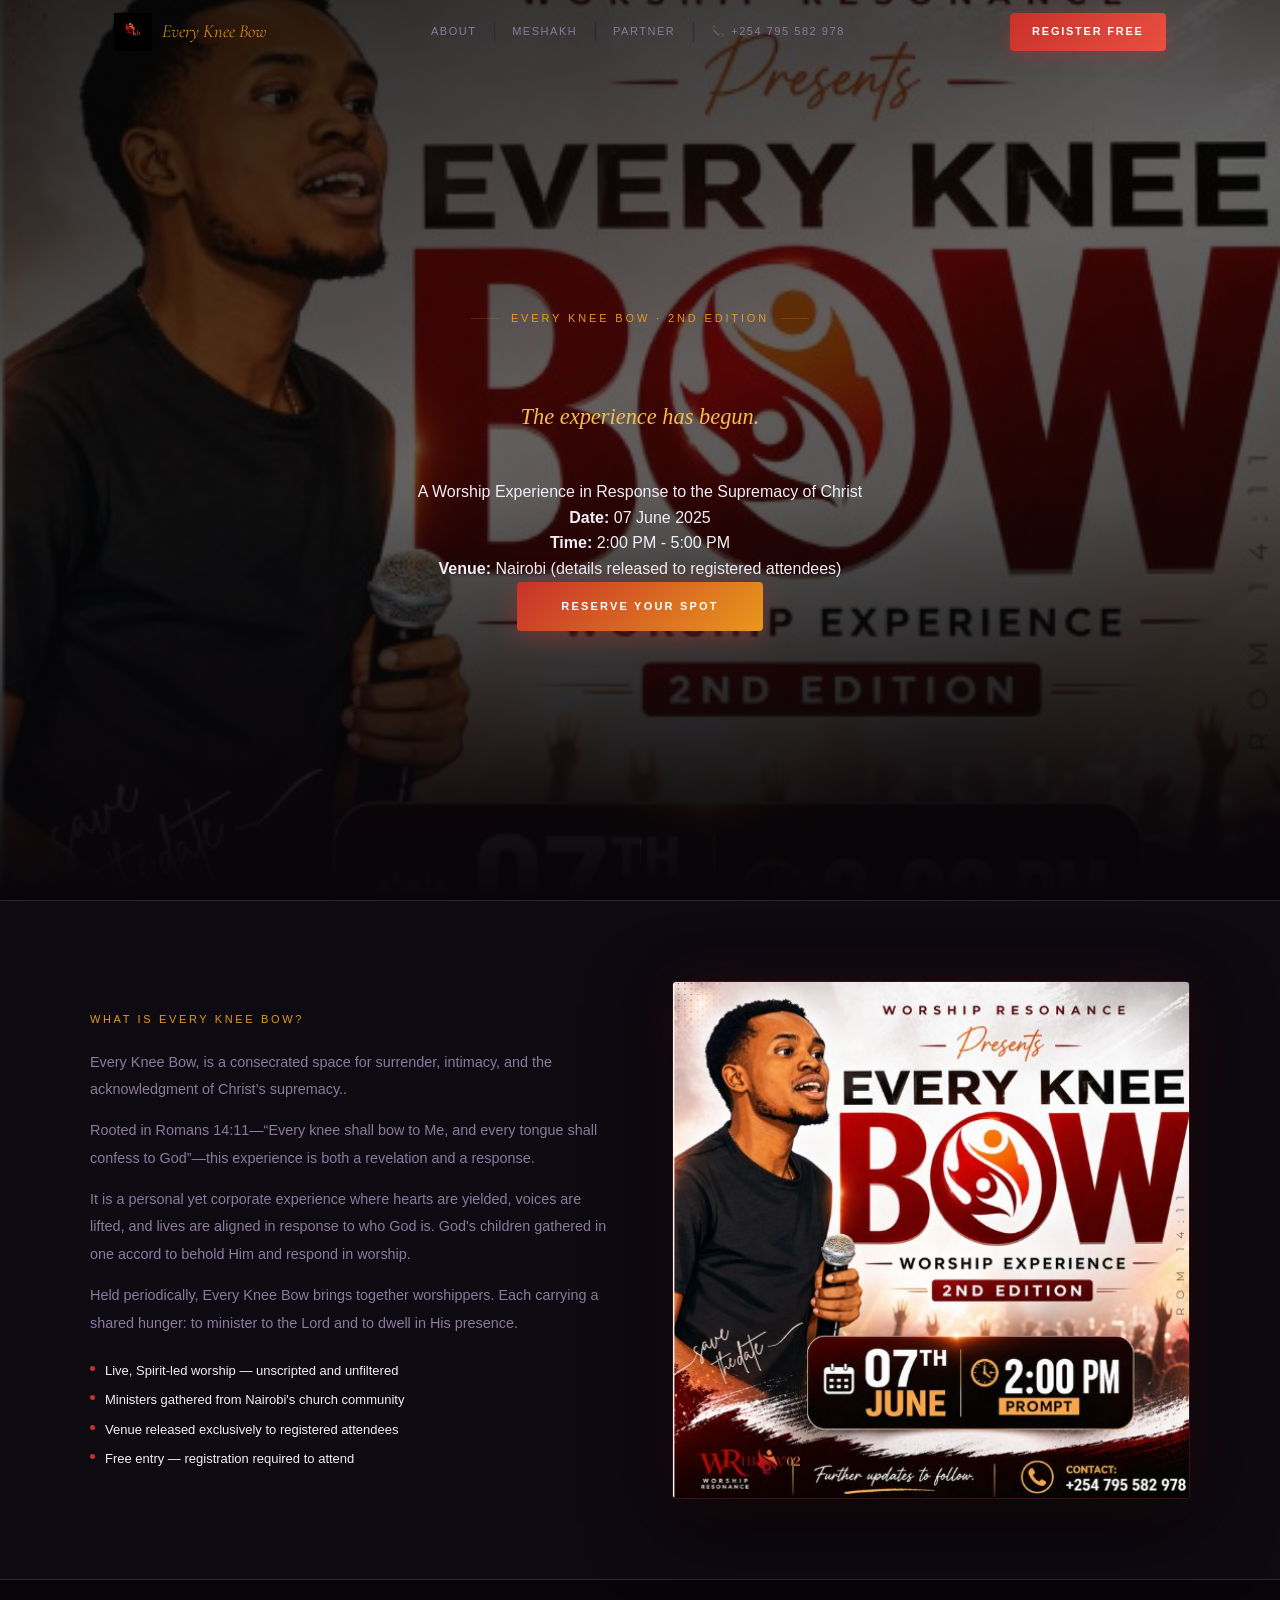
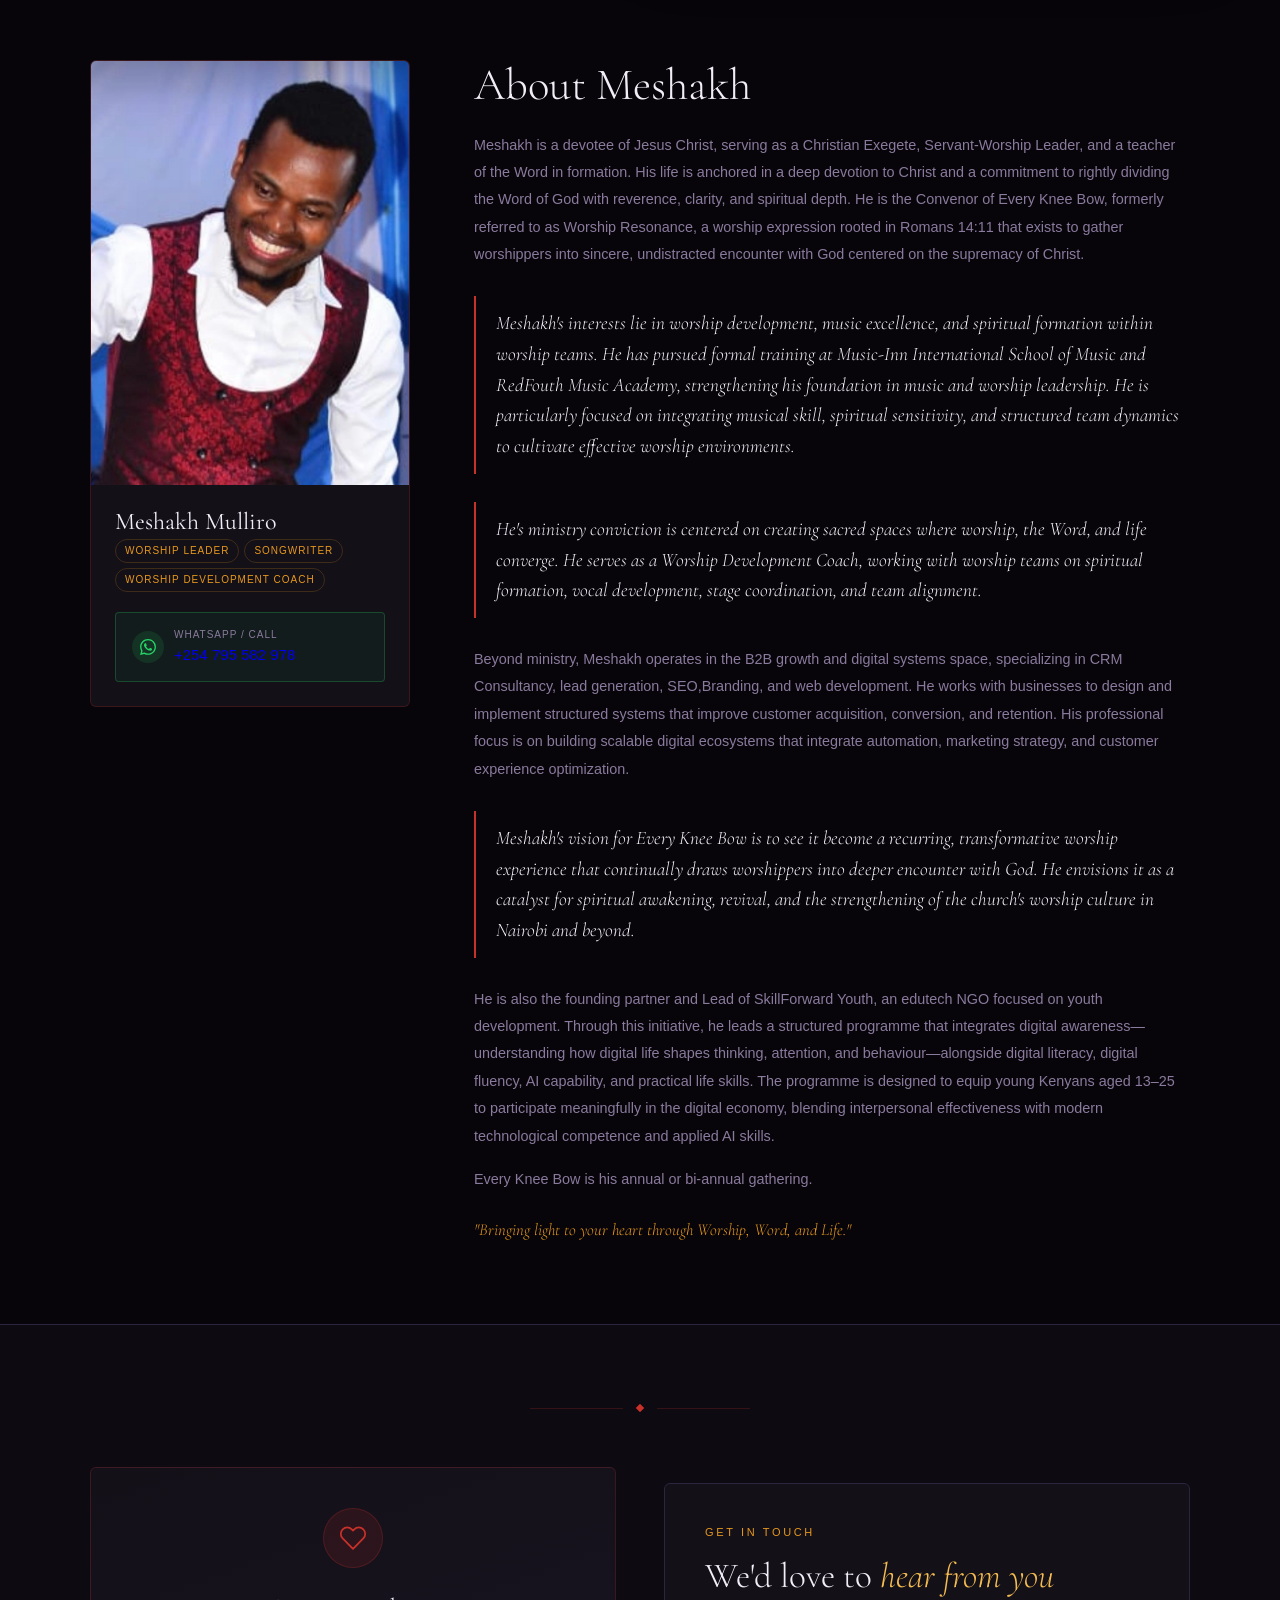
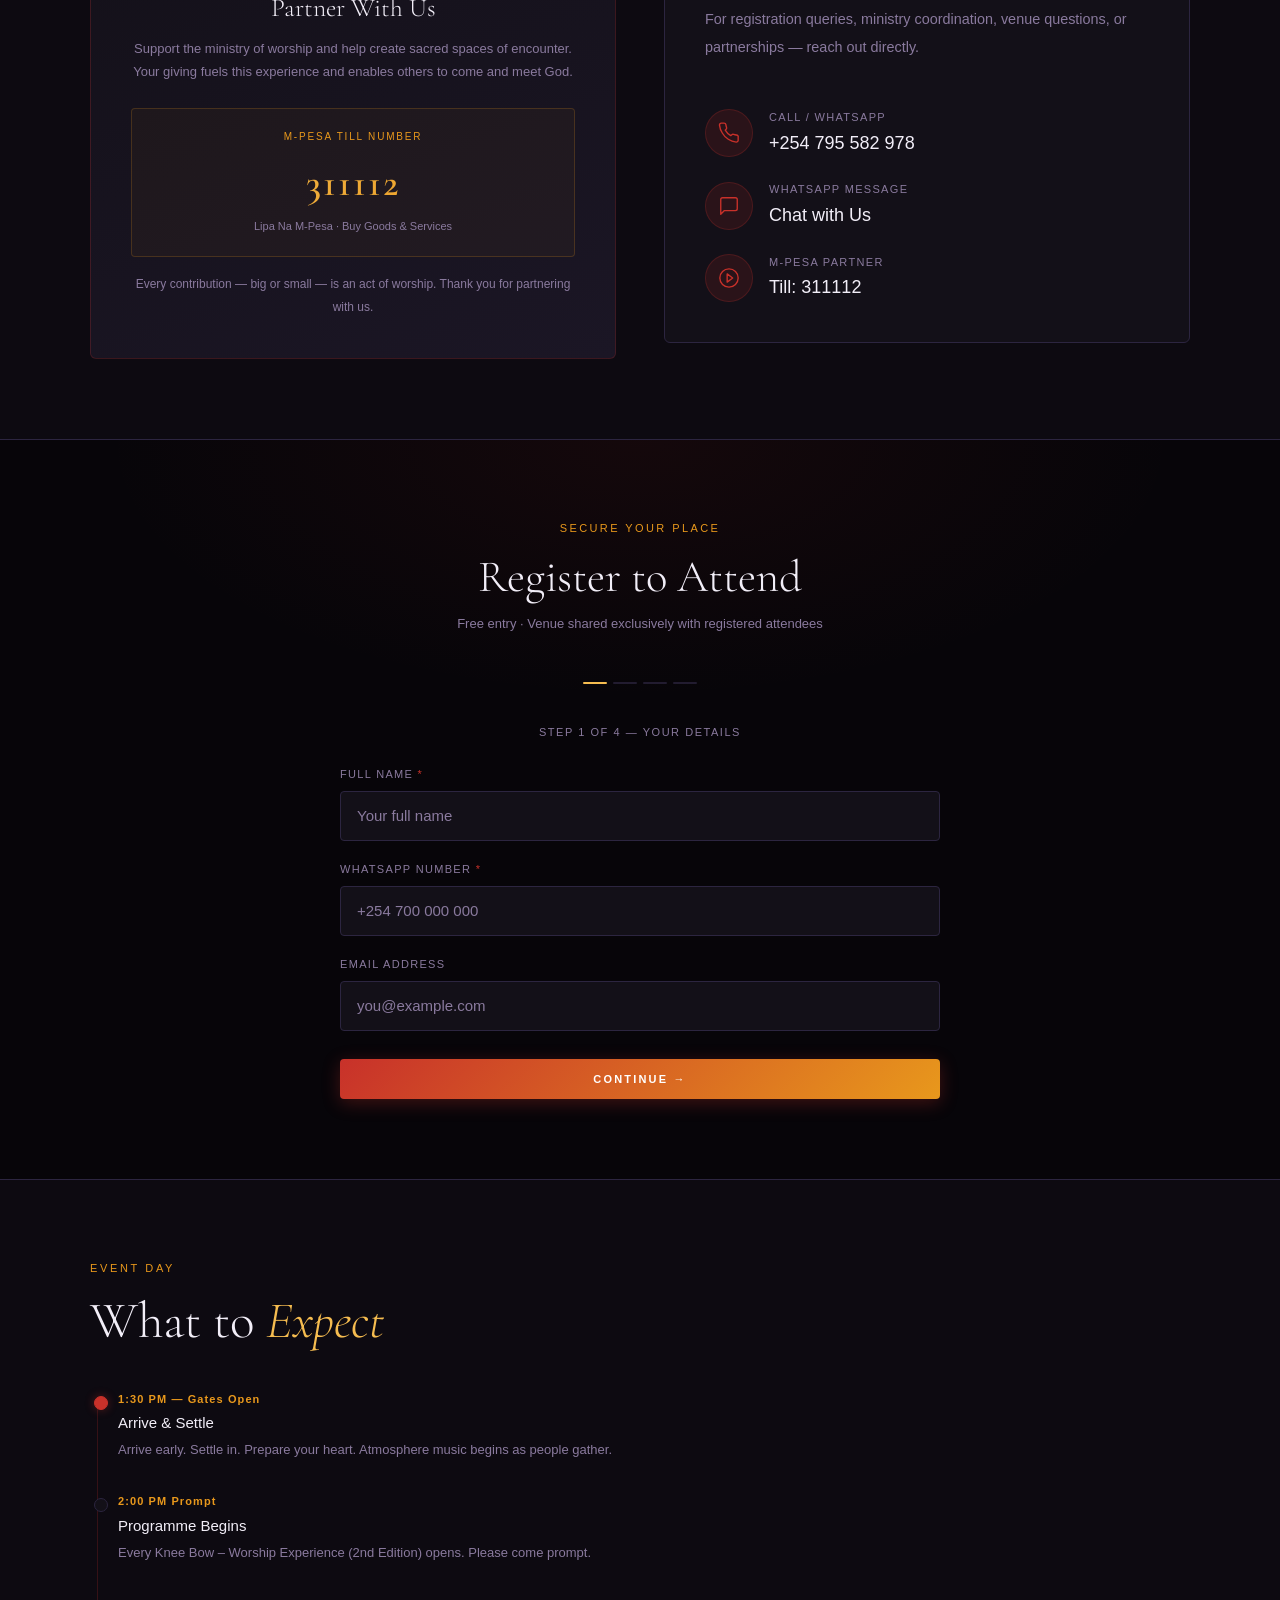
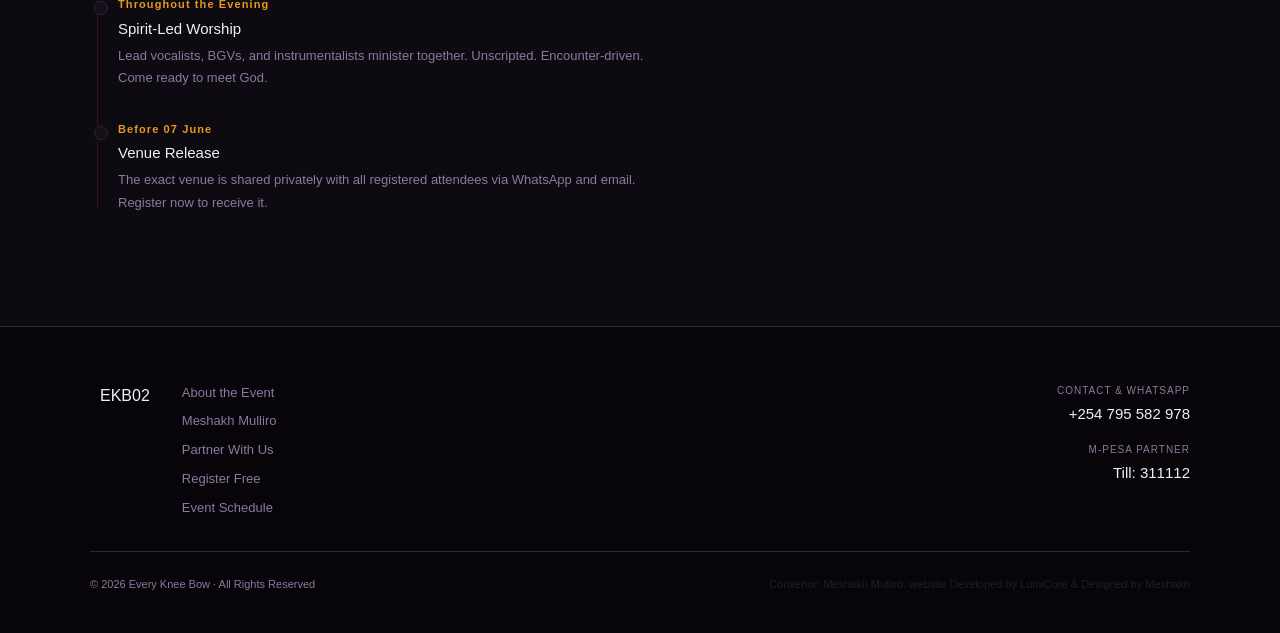
==== commit 9ddb8e59: "index.html updated" ====
--- a/index.html
+++ b/index.html
@@ -488,7 +488,7 @@
         <div class="section-label fi">What is Every Knee Bow?</div>
         <p class="section-body fi" style="margin-top:1.25rem">Every Knee Bow, is a consecrated space for surrender, intimacy, and the acknowledgment of Christ’s supremacy..</p>
         <p class="section-body fi" style="margin-top:.875rem">Rooted in Romans 14:11—“Every knee shall bow to Me, and every tongue shall confess to God”—this experience is both a revelation and a response.</p>
-        <p class="section-body fi" style="margin-top:.875rem">IIt is a personal yet corporate experience where hearts are yielded, voices are lifted, and lives are aligned in response to who God is. God's children gathered in one accord to behold Him and respond in worship.</p>
+        <p class="section-body fi" style="margin-top:.875rem">It is a personal yet corporate experience where hearts are yielded, voices are lifted, and lives are aligned in response to who God is. God's children gathered in one accord to behold Him and respond in worship.</p>
         <p class="section-body fi" style="margin-top:.875rem">Held periodically, Every Knee Bow brings together worshippers. Each carrying a shared hunger: to minister to the Lord and to dwell in His presence.</p>
         <div class="feature-list fi">
           <div class="feature">Live, Spirit-led worship — unscripted and unfiltered</div>
@@ -532,12 +532,12 @@
       </div>
       <div>
         <h2 class="bio-h fi">About Meshakh</h2>
-        <p class="bio-p fi">Meshack Mulliro, is a devotee of Jesus Christ, serving as a Christian Exegete, Servant-Worship Leader, and a teacher of the Word in formation. His life is anchored in a deep devotion to Christ and a commitment to rightly dividing the Word of God with reverence, clarity, and spiritual depth. He is the Convenor of Every Knee Bow, formerly referred to as Worship Resonance, a worship expression rooted in Romans 14:11 that exists to gather worshippers into sincere, undistracted encounter with God centered on the supremacy of Christ.</p>
+        <p class="bio-p fi">Meshakh is a devotee of Jesus Christ, serving as a Christian Exegete, Servant-Worship Leader, and a teacher of the Word in formation. His life is anchored in a deep devotion to Christ and a commitment to rightly dividing the Word of God with reverence, clarity, and spiritual depth. He is the Convenor of Every Knee Bow, formerly referred to as Worship Resonance, a worship expression rooted in Romans 14:11 that exists to gather worshippers into sincere, undistracted encounter with God centered on the supremacy of Christ.</p>
         <blockquote class="bio-quote fi">Meshakh's interests lie in worship development, music excellence, and spiritual formation within worship teams. He has pursued formal training at Music-Inn International School of Music and RedFouth Music Academy, strengthening his foundation in music and worship leadership. He is particularly focused on integrating musical skill, spiritual sensitivity, and structured team dynamics to cultivate effective worship environments.</blockquote>
-        <blockquote class="bio-quote fi">Meshack’s ministry conviction is centered on creating sacred spaces where worship, the Word, and life converge. He serves as a Worship Development Coach, working with worship teams on spiritual formation, vocal development, stage coordination, and team alignment.</blockquote>
-        <p class="bio-p fi">Beyond ministry, Meshakh operates in the B2B growth and digital systems space, specializing in CRM Consultancy, lead generation, SEO, and web development. He works with businesses to design and implement structured systems that improve customer acquisition, conversion, and retention. His professional focus is on building scalable digital ecosystems that integrate automation, marketing strategy, and customer experience optimization.</p>
+        <blockquote class="bio-quote fi">He's ministry conviction is centered on creating sacred spaces where worship, the Word, and life converge. He serves as a Worship Development Coach, working with worship teams on spiritual formation, vocal development, stage coordination, and team alignment.</blockquote>
+        <p class="bio-p fi">Beyond ministry, Meshakh operates in the B2B growth and digital systems space, specializing in CRM Consultancy, lead generation, SEO,Branding, and web development. He works with businesses to design and implement structured systems that improve customer acquisition, conversion, and retention. His professional focus is on building scalable digital ecosystems that integrate automation, marketing strategy, and customer experience optimization.</p>
         <blockquote class="bio-quote fi">Meshakh's vision for Every Knee Bow is to see it become a recurring, transformative worship experience that continually draws worshippers into deeper encounter with God. He envisions it as a catalyst for spiritual awakening, revival, and the strengthening of the church's worship culture in Nairobi and beyond.</blockquote>
-        <p class="bio-p fi">He is also the Founder and Lead of SkillForward Youth, an edutech NGO focused on youth development. Through this initiative, he leads a structured programme that integrates digital awareness—understanding how digital life shapes thinking, attention, and behaviour—alongside digital literacy, digital fluency, AI capability, and practical life skills. The programme is designed to equip young Kenyans aged 13–25 to participate meaningfully in the digital economy, blending interpersonal effectiveness with modern technological competence and applied AI skills.</p>
+        <p class="bio-p fi">He is also the founding partner and Lead of SkillForward Youth, an edutech NGO focused on youth development. Through this initiative, he leads a structured programme that integrates digital awareness—understanding how digital life shapes thinking, attention, and behaviour—alongside digital literacy, digital fluency, AI capability, and practical life skills. The programme is designed to equip young Kenyans aged 13–25 to participate meaningfully in the digital economy, blending interpersonal effectiveness with modern technological competence and applied AI skills.</p>
         <p class="bio-p fi">Every Knee Bow is his annual or bi-annual gathering.</p>
         <p class="bio-motto fi">"Bringing light to your heart through Worship, Word, and Life."</p>
       </div>
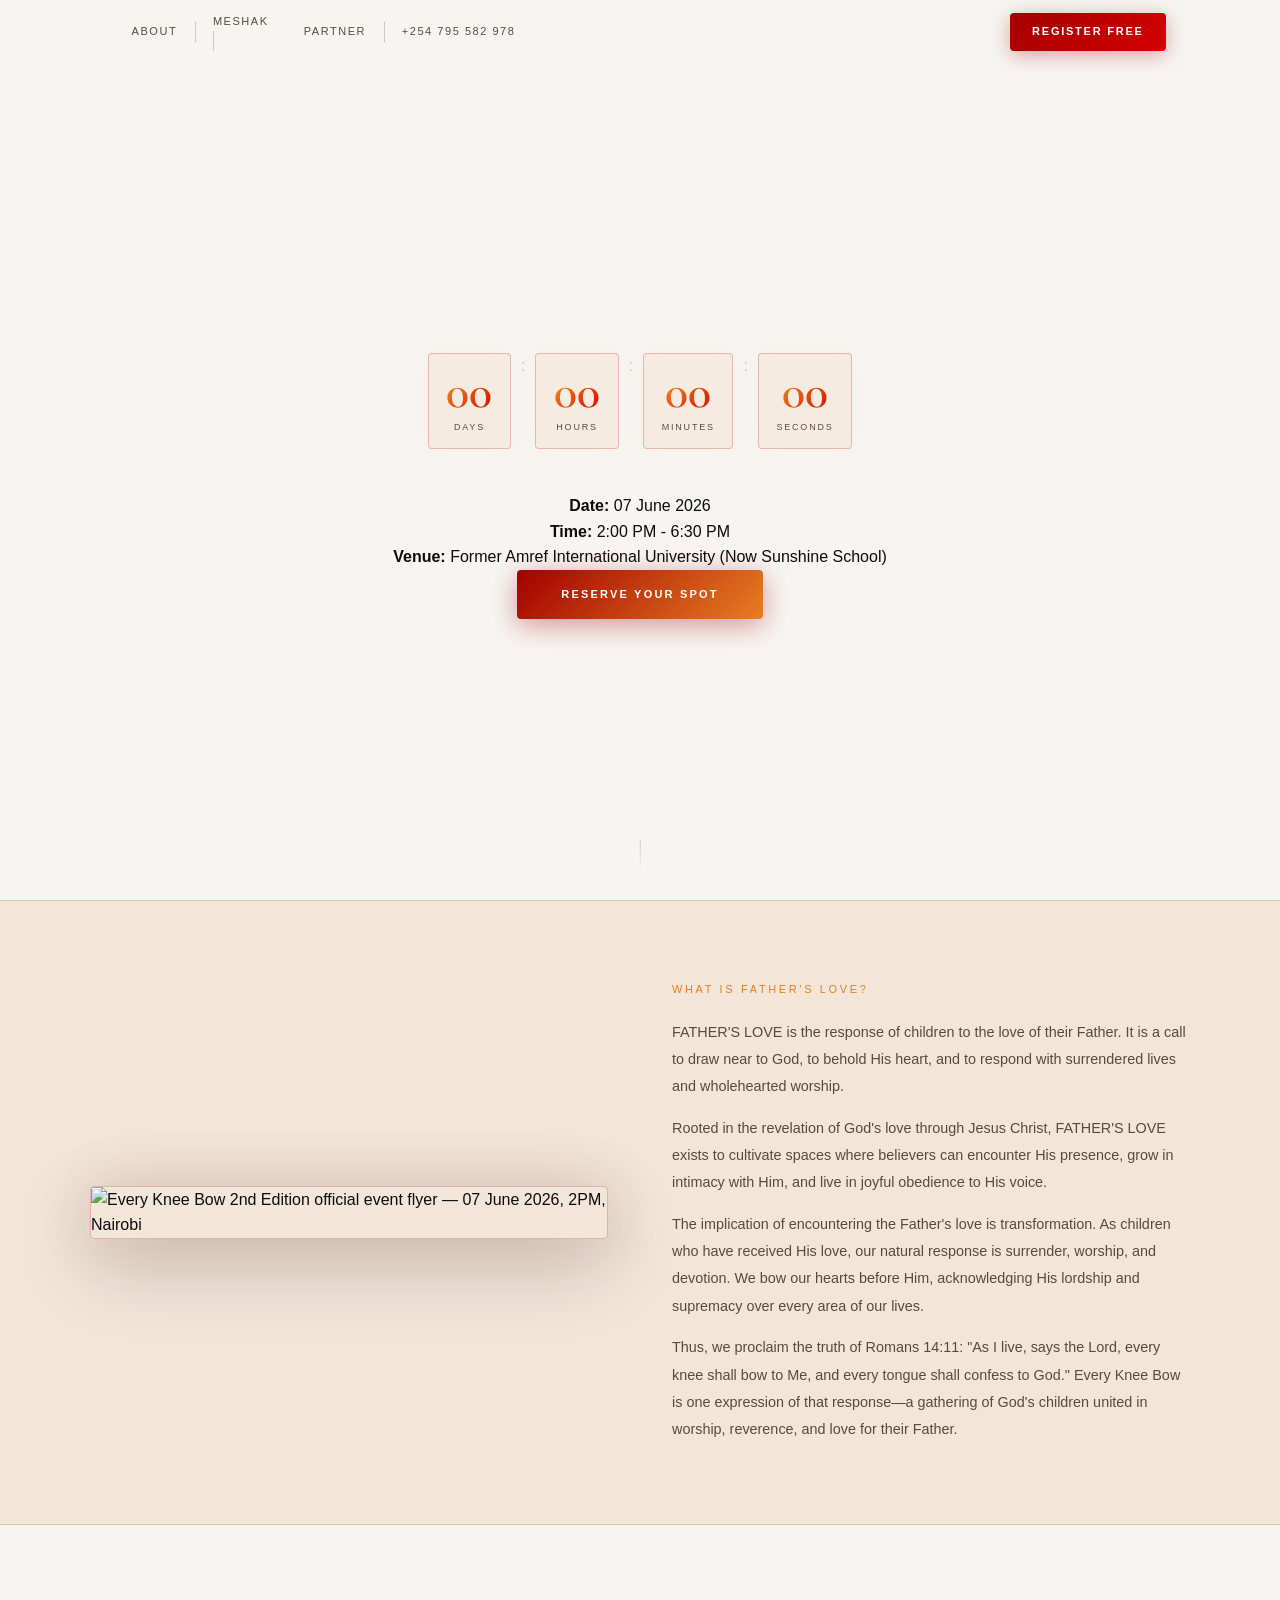
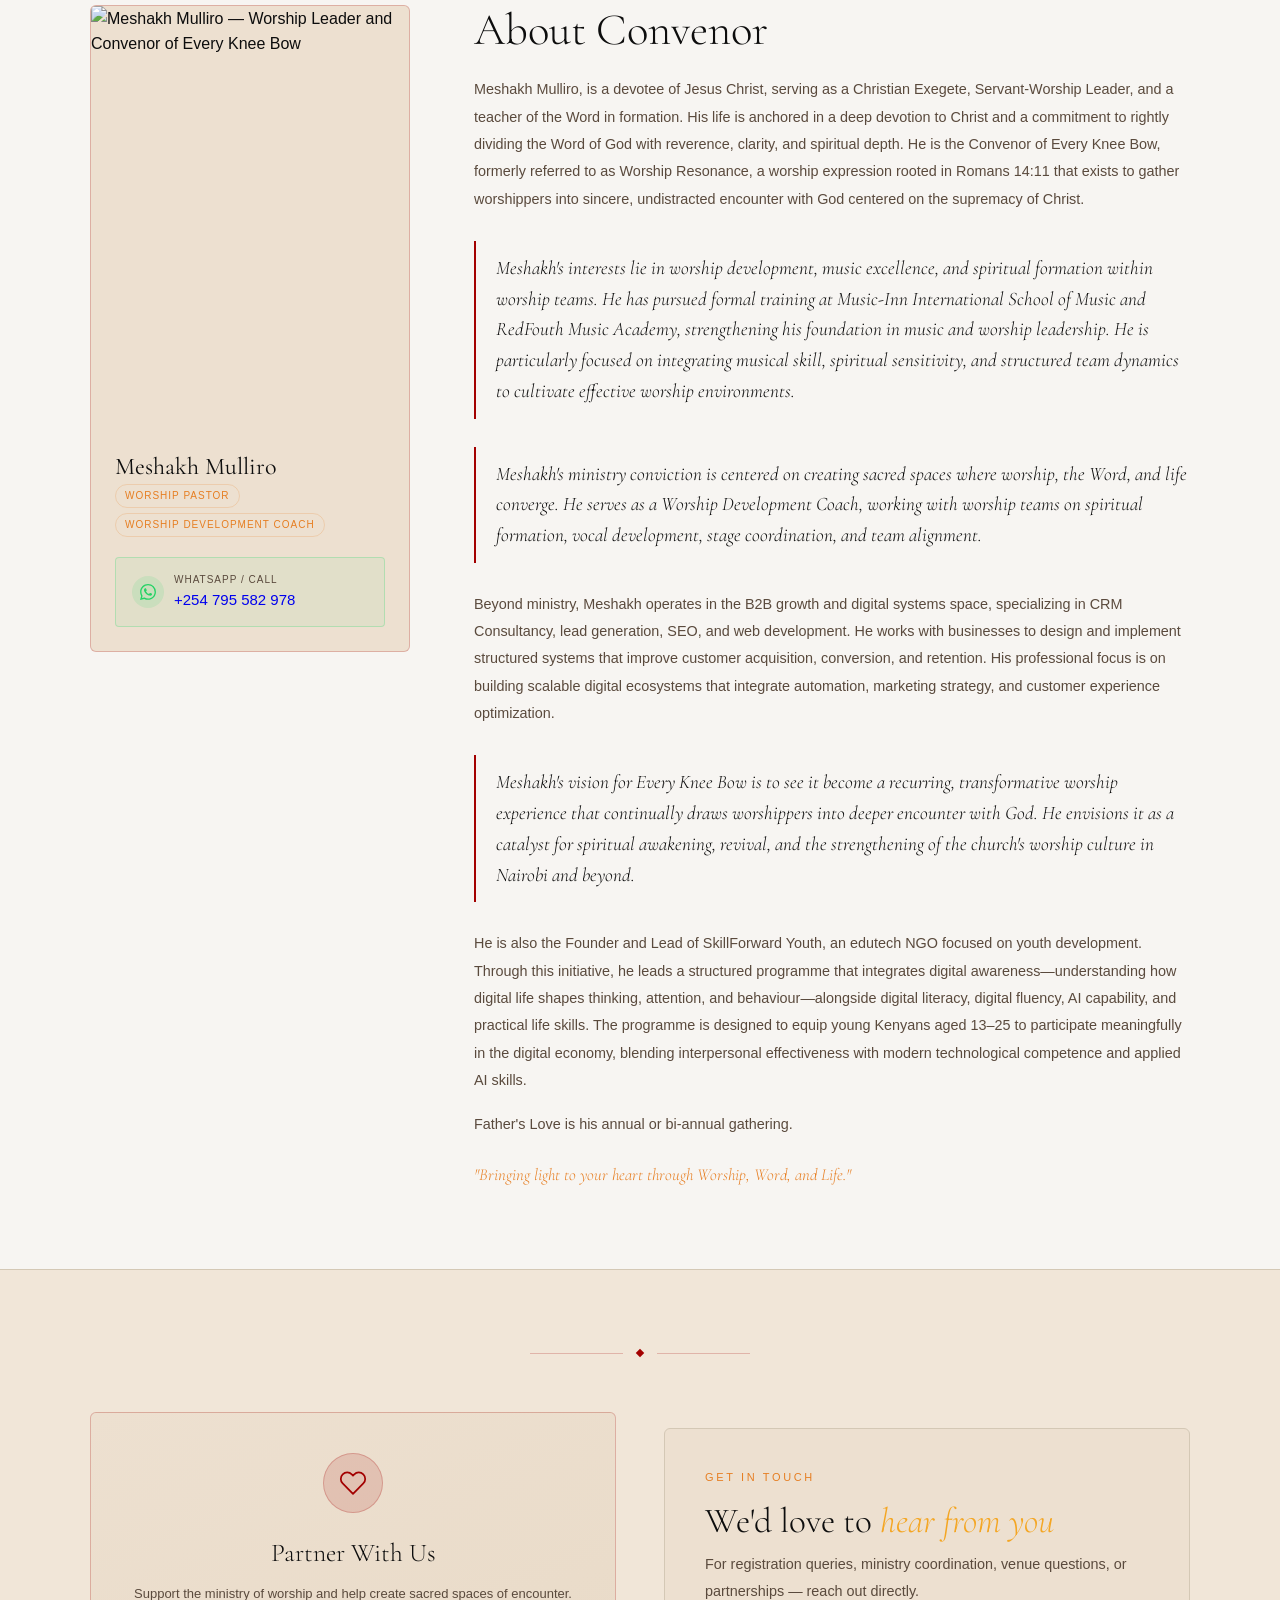
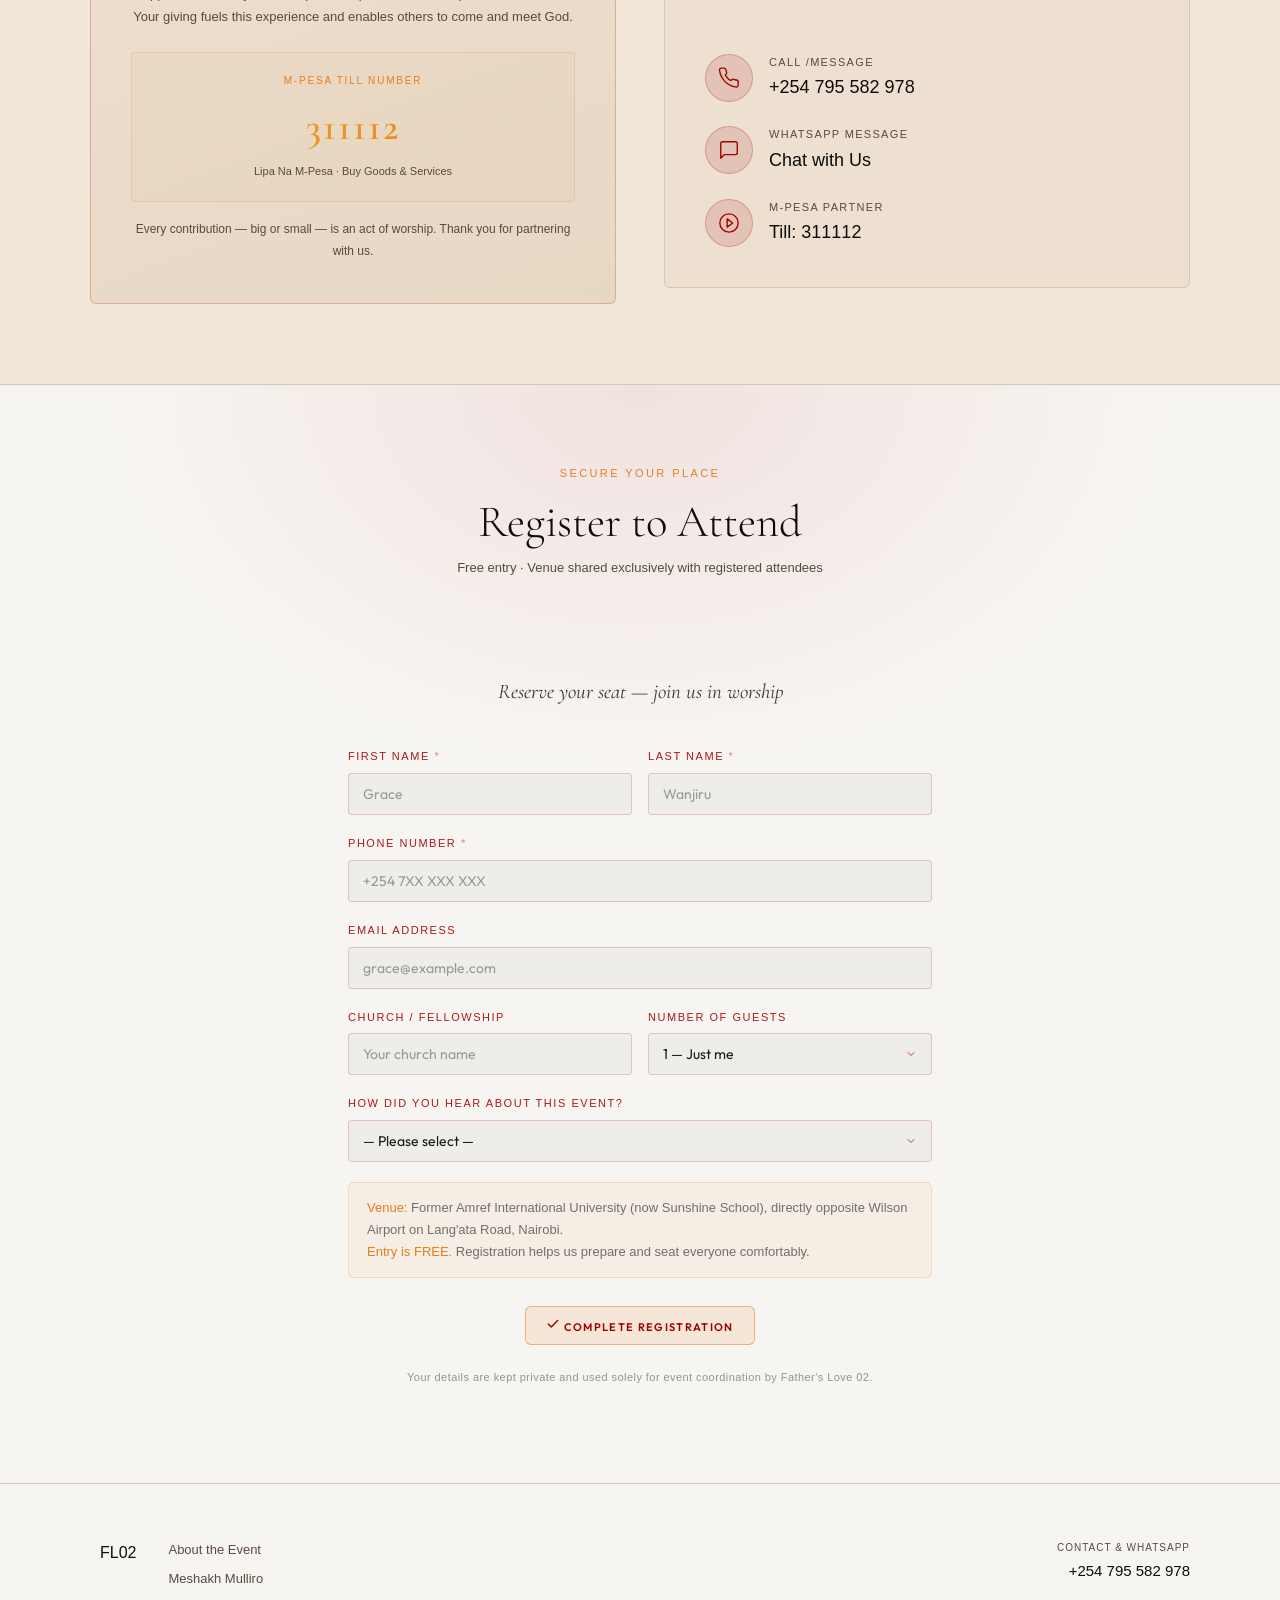
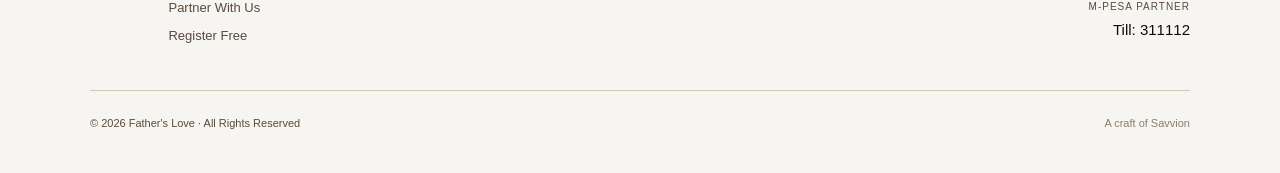
==== commit d594093b: "commit" ====
--- a/index.html
+++ b/index.html
@@ -3,37 +3,37 @@
 <head>
 <meta charset="UTF-8">
 <meta name="viewport" content="width=device-width, initial-scale=1.0, viewport-fit=cover">
-<title>Every Knee Bow – Worship Experience Nairobi, Kenya</title>
+<title>Father's Love 02 | Every Knee Bow – Worship Experience Nairobi, Kenya</title>
 <meta name="description" content="Join Every Knee Bow 2026, an intimate worship experience in Nairobi, Kenya hosted by Pastor Meshakh Mulliro. A gathering centered on surrender, intimacy, and the supremacy of Christ. June 7th, 2PM.">
 <meta name="keywords" content="Every Knee Bow 2ND Edition, Worship Experience Nairobi, Christian worship event Kenya, gospel worship Nairobi, worship gathering Kenya, live worship Nairobi, Pastor Meshakh Mulliro worship, Worship Resonance Kenya">
-<meta property="og:title" content="Every Knee Bow – Worship Experience · 2nd Edition">
-<meta property="og:description" content="An afternoon of intimate worship. Saturday 07 June 2026, 2PM, Nairobi. Register free.">
+<meta property="og:title" content="Father's Love 02 – Worship Experience · 2nd Edition">
+<meta property="og:description" content="An afternoon of intimate worship. Sunday 07 June 2026, 2PM, Nairobi. Register free.">
 <meta property="og:type" content="event">
 <meta property="og:url" content="https://www.meshakhlive.co.ke">
 <meta property="og:locale" content="en_KE">
 <meta name="twitter:card" content="summary_large_image">
-<meta name="twitter:title" content="Every Knee Bow 2026 | Worship Experience Nairobi">
-<meta name="twitter:description" content="An afternoon of intimate worship. Saturday 07 June 2026, 2PM, Nairobi. Register free.">
-<meta name="twitter:image" content="https://www.meshakhlive.co.ke/every-knee-bow-2026/og-image.jpg">
+<meta name="twitter:title" content="Father's Love 02 | Worship Experience Nairobi">
+<meta name="twitter:description" content="An afternoon of intimate worship. Sunday 07 June 2026, 2PM, Nairobi. Register free.">
+<meta name="twitter:image" content="https://www.meshakhlive.co.ke/father's-love-02/og-image.jpg">
 <meta name="theme-color" content="#080604">
 <link rel="preconnect" href="https://fonts.googleapis.com">
-<link href="https://fonts.googleapis.com/css2?family=Cormorant+Garamond:ital,wght@0,300;0,400;0,600;1,300;1,400;1,600&family=Outfit:wght@200;300;400;500;600&display=swap" rel="stylesheet">
+<link href="https://fonts.googleapis.com/css2?family=Cormorant+Garamond:ital,wght@0,300;0,400;0,600;1,300;1,400&family=Outfit:wght@300;400;500;600&display=swap" rel="stylesheet" />
 <link rel="apple-touch-icon" sizes="180x180" href="favicon_io(1)/apple-touch-icon.png">
 <link rel="icon" type="image/png" sizes="32x32" href="favicon_io(1)/favicon-32x32.png">
 <link rel="icon" type="image/png" sizes="16x16" href="favicon_io(1)/favicon-16x16.png">
 <link rel="manifest" href="favicon_io(1)/site.webmanifest">
 <style>
 :root{
-  /* ── Brand accent: flame crimson + ember amber ── */
-  --cr:#C8312A;--cr-l:#E85040;--cr-d:rgba(200,49,42,.13);--cr-b:rgba(200,49,42,.22);
-  --am:#E8981C;--am-l:#F5BC50;--am-d:rgba(232,152,28,.1);--am-b:rgba(232,152,28,.2);
+  /* ── Brand accent: deep crimson red + burnt orange ── */
+  --cr:#A30000;--cr-l:#D40000;--cr-d:rgba(163,0,0,.13);--cr-b:rgba(163,0,0,.22);
+  --am:#E67E22;--am-l:#F4A623;--am-d:rgba(230,126,34,.1);--am-b:rgba(230,126,34,.2);
   /* Keep --gold aliases pointing to amber for legacy refs */
-  --gold:#E8981C;--gold-l:#F5BC50;--gold-d:rgba(232,152,28,.1);--gold-b:rgba(232,152,28,.2);
-  --red:#C8312A;
-  /* ── Backgrounds: deep violet-black ── */
-  --bg:#070509;--bg2:#0D0A11;--bg3:#131018;--bg4:#1B1625;
+  --gold:#E67E22;--gold-l:#F4A623;--gold-d:rgba(230,126,34,.1);--gold-b:rgba(230,126,34,.2);
+  --red:#A30000;
+  /* ── Backgrounds: charcoal and pure black ── */
+  --bg:#F7F5F2;--bg2:#F1E6D8;--bg3:#EDE0D0;--bg4:#E7D8C4;
   /* ── Text ── */
-  --text:#F2EEF8;--sub:#8A7A9E;--faint:#221C30;--border:#2C2540;
+  --text:#0D0D0D;--sub:#5A4A3D;--faint:#8C7D6E;--border:#D4C8B5;
   --white:#fff;
   --fs-xs:11px;--fs-sm:13px;--fs-md:15px;--fs-lg:18px;
   --r:4px;
@@ -48,10 +48,10 @@
 
 /* ─── NAV ─── */
 .nav{position:fixed;top:0;left:0;right:0;z-index:200;transition:background .3s}
-.nav.scrolled{background:rgba(6,5,4,.96);backdrop-filter:blur(12px);border-bottom:.5px solid var(--border)}
+.nav.scrolled{background:rgba(247,245,242,.96);backdrop-filter:blur(12px);border-bottom:.5px solid var(--border)}
 .nav-inner{max-width:var(--max);margin:0 auto;padding:0 1.5rem;height:64px;display:flex;align-items:center;justify-content:space-between;gap:1rem}
 .nav-logo{display:flex;align-items:center;gap:10px;flex-shrink:0}
-.nav-logo img{height:38px;width:38px;object-fit:contain}
+.nav-logo svg{height:38px;width:38px;object-fit:contain;fill:var(--gold)}
 .nav-brand{font-family:'Cormorant Garamond',serif;font-size:1.15rem;font-style:italic;color:var(--gold);white-space:nowrap}
 .nav-links{display:flex;align-items:center;gap:0}
 .nav-link{font-size:var(--fs-xs);font-weight:500;letter-spacing:.14em;text-transform:uppercase;color:var(--sub);padding:.5rem 1.1rem;transition:color .2s;white-space:nowrap}
@@ -67,7 +67,7 @@
 .hamburger.open span:nth-child(2){opacity:0}
 .hamburger.open span:nth-child(3){transform:translateY(-6.5px) rotate(-45deg);background:var(--gold)}
 /* Mobile nav drawer */
-.nav-drawer{display:none;position:fixed;inset:64px 0 0;background:rgba(6,5,4,.98);backdrop-filter:blur(20px);z-index:190;flex-direction:column;padding:2rem 1.5rem;gap:0;border-top:.5px solid var(--border);overflow-y:auto}
+.nav-drawer{display:none;position:fixed;inset:64px 0 0;background:rgba(247,245,242,.98);backdrop-filter:blur(20px);z-index:190;flex-direction:column;padding:2rem 1.5rem;gap:0;border-top:.5px solid var(--border);overflow-y:auto}
 .nav-drawer.open{display:flex}
 .drawer-link{font-size:var(--fs-md);font-weight:400;letter-spacing:.08em;color:var(--sub);padding:1rem 0;border-bottom:.5px solid var(--border);transition:color .2s;display:flex;align-items:center;gap:10px}
 .drawer-link:hover,.drawer-link.active{color:var(--gold)}
@@ -77,22 +77,21 @@
 /* ─── HERO ─── */
 .hero{position:relative;min-height:100svh;display:flex;align-items:center;justify-content:center;overflow:hidden}
 .hero-bg{position:absolute;inset:0;background-size:cover;background-position:center 20%;background-repeat:no-repeat}
-.hero-darken{position:absolute;inset:0;background:linear-gradient(160deg,rgba(6,5,4,.88) 0%,rgba(6,5,4,.62) 45%,rgba(6,5,4,.82) 100%)}
+.hero-darken{position:absolute;inset:0;background:linear-gradient(160deg,rgba(247,245,242,.88) 0%,rgba(247,245,242,.62) 45%,rgba(247,245,242,.82) 100%)}
 .hero-bottom{position:absolute;bottom:0;left:0;right:0;height:45%;background:linear-gradient(to top,var(--bg) 0%,transparent 100%)}
-.hero-content{position:relative;z-index:2;text-align:center;padding:7rem 1.5rem 5rem;max-width:760px;width:100%}
-.hero-badge{display:inline-flex;align-items:center;gap:12px;font-size:var(--fs-xs);letter-spacing:.26em;text-transform:uppercase;color:var(--gold);margin-bottom:2rem}
-.hero-badge::before,.hero-badge::after{content:'';display:block;width:28px;height:.5px;background:var(--gold-b)}
+.hero-content{position:relative;z-index:2;text-align:center;padding:7rem 1.5rem 5rem;max-width:760px;width:100%;color:#0D0D0D}
+.hero-badge{display:inline-flex;align-items:center;gap:12px;font-size:var(--fs-xs);letter-spacing:.26em;text-transform:uppercase;color:var(--cr);margin-bottom:2rem}
+.hero-badge::before,.hero-badge::after{content:'';display:block;width:28px;height:.5px;background:var(--cr-b)}
 .hero-h1{font-family:'Cormorant Garamond',serif;font-size:clamp(3.4rem,11vw,8rem);font-weight:300;line-height:.92;letter-spacing:-.015em;margin-bottom:.6rem}
 .hero-h1 em{font-style:italic;color:var(--gold-l);display:block}
 .hero-verse{font-family:'Cormorant Garamond',serif;font-size:clamp(.85rem,2vw,1.05rem);font-style:italic;color:var(--sub);margin:1.5rem auto 0;max-width:420px;line-height:1.8}
 
 /* ─── COUNTDOWN ─── */
 .countdown-wrap{margin:2.5rem auto 2.75rem;display:flex;justify-content:center;gap:.625rem;flex-wrap:wrap}
-.cd-unit{background:rgba(201,148,60,.08);border:.5px solid var(--gold-b);border-radius:var(--r);padding:.875rem 1.1rem;min-width:70px;text-align:center;position:relative}
-.cd-num{font-family:'Cormorant Garamond',serif;font-size:clamp(2rem,6vw,3rem);font-weight:600;color:var(--gold-l);line-height:1;display:block}
+.cd-unit{background:rgba(230,126,34,.08);border:.5px solid var(--cr-b);border-radius:var(--r);padding:.875rem 1.1rem;min-width:70px;text-align:center;position:relative}
+.cd-num{font-family:'Cormorant Garamond',serif;font-size:clamp(2rem,6vw,3rem);font-weight:600;color:#A30000;line-height:1;display:block}
 .cd-label{font-size:9px;letter-spacing:.2em;text-transform:uppercase;color:var(--sub);margin-top:4px;display:block}
-.cd-sep{display:flex;align-items:center;padding-bottom:1.5rem}
-.cd-sep span{font-family:'Cormorant Garamond',serif;font-size:2rem;color:var(--gold-b)}
+.cd-sep span{color:var(--cr-b)}
 
 .hero-pills{display:flex;justify-content:center;gap:0;border:.5px solid var(--gold-b);width:fit-content;max-width:100%;margin:0 auto 2.75rem;border-radius:var(--r);overflow:hidden;flex-wrap:wrap}
 .pill{padding:.7rem 1.5rem;border-right:.5px solid var(--gold-b);text-align:center}
@@ -177,76 +176,240 @@
 .reg-kicker{font-size:var(--fs-xs);letter-spacing:.22em;text-transform:uppercase;color:var(--gold);margin-bottom:.875rem}
 .reg-title{font-family:'Cormorant Garamond',serif;font-size:clamp(1.9rem,4vw,2.8rem);font-weight:300;color:var(--text);line-height:1.15}
 .reg-sub{font-size:var(--fs-sm);color:var(--sub);margin-top:.625rem}
-/* dots */
-.step-dots{display:flex;gap:6px;justify-content:center;margin-bottom:2.5rem}
-.dot{width:24px;height:2px;background:var(--faint);border-radius:2px;transition:background .3s}
-.dot.done{background:var(--gold)}
-.dot.on{background:var(--gold-l)}
-/* step */
-.step{display:none}
-.step.on{display:block;animation:fadeUp .3s ease}
-@keyframes fadeUp{from{opacity:0;transform:translateY(10px)}to{opacity:1;transform:none}}
-.step-lbl{font-size:var(--fs-xs);letter-spacing:.14em;text-transform:uppercase;color:var(--sub);text-align:center;margin-bottom:1.5rem}
-/* fields */
-.field{margin-bottom:1.25rem}
-.field label{display:block;font-size:var(--fs-xs);letter-spacing:.12em;text-transform:uppercase;color:var(--sub);margin-bottom:7px}
-.field label span{color:var(--gold)}
-.fi-in,.fi-sel,.fi-ta{width:100%;background:var(--bg3);border:.5px solid var(--border);color:var(--text);font-family:'Plus Jakarta Sans',sans-serif;font-size:var(--fs-md);font-weight:300;padding:13px 16px;outline:none;transition:border-color .2s;border-radius:var(--r);-webkit-appearance:none;appearance:none;line-height:1.5}
-.fi-sel{background-image:url("data:image/svg+xml,%3Csvg xmlns='http://www.w3.org/2000/svg' width='12' height='8'%3E%3Cpath d='M1 1l5 5 5-5' stroke='%23A8927A' stroke-width='1.5' fill='none' stroke-linecap='round'/%3E%3C/svg%3E");background-repeat:no-repeat;background-position:right 14px center;background-color:var(--bg3);padding-right:40px}
-.fi-sel option{background:var(--bg3);color:var(--text)}
-.fi-in::placeholder,.fi-ta::placeholder{color:var(--sub)}
-.fi-in:focus,.fi-sel:focus,.fi-ta:focus{border-color:var(--gold)}
-.fi-ta{resize:vertical;min-height:80px}
-.field.err .fi-in,.field.err .fi-sel{border-color:#C96B4C}
-.err-msg{font-size:var(--fs-xs);color:#C96B4C;margin-top:5px;display:none}
-.field.err .err-msg{display:block}
-/* radio cards */
-.rg{display:flex;flex-direction:column;gap:8px}
-.rc{display:flex;align-items:center;gap:14px;padding:13px 16px;background:var(--bg3);border:.5px solid var(--border);cursor:pointer;transition:border-color .2s,background .2s;border-radius:var(--r)}
-.rc:hover{border-color:var(--gold-b)}
-.rc.on{border-color:var(--gold);background:var(--gold-d)}
-.rc input{display:none}
-.rm{width:16px;height:16px;border:.5px solid var(--sub);border-radius:50%;flex-shrink:0;display:flex;align-items:center;justify-content:center;transition:all .2s}
-.rc.on .rm{border-color:var(--gold);background:var(--gold)}
-.rc.on .rm::after{content:'';width:6px;height:6px;background:var(--bg);border-radius:50%}
-.rt{font-size:var(--fs-md);color:var(--text)}
-.rs{font-size:var(--fs-sm);color:var(--sub);display:block;margin-top:2px}
-/* ministry */
-#minsec{display:none;margin-top:1.25rem}
-#minsec.on{display:block}
-.min-hr{border:none;border-top:.5px solid var(--border);margin:.875rem 0}
-.min-label{font-size:10px;letter-spacing:.18em;text-transform:uppercase;color:var(--gold);margin-bottom:1rem}
-/* step nav */
-.step-nav{display:flex;gap:10px;margin-top:1.75rem}
-.btn-back{background:none;border:.5px solid var(--border);color:var(--sub);font-size:var(--fs-xs);letter-spacing:.14em;text-transform:uppercase;padding:13px 22px;border-radius:var(--r);transition:all .2s;white-space:nowrap}
-.btn-back:hover{border-color:var(--sub);color:var(--text)}
-.btn-next{flex:1;background:var(--gold);color:var(--bg);border:none;font-size:var(--fs-xs);font-weight:600;letter-spacing:.2em;text-transform:uppercase;padding:14px 22px;border-radius:var(--r);transition:background .2s}
-.btn-next:hover{background:var(--gold-l)}
-.btn-next:disabled{opacity:.5}
-.btn-full{width:100%}
-/* summary */
-.sum-card{background:var(--bg3);border:.5px solid var(--gold-b);border-radius:var(--r);padding:1.25rem 1.5rem;margin-bottom:1.25rem}
-.sum-kicker{font-size:10px;letter-spacing:.18em;text-transform:uppercase;color:var(--gold);margin-bottom:.875rem}
-#sum-body{font-size:var(--fs-sm);color:var(--sub);line-height:2}
-/* error banner */
-.err-banner{font-size:var(--fs-sm);color:#C96B4C;margin-top:.75rem;display:none;line-height:1.6}
-/* loader */
-.ld{display:inline-block;width:12px;height:12px;border:2px solid rgba(8,6,4,.3);border-top-color:var(--bg);border-radius:50%;animation:spin .6s linear infinite;vertical-align:middle;margin-right:6px}
-@keyframes spin{to{transform:rotate(360deg)}}
-/* success */
-.success{display:none;text-align:center;padding:3rem 0;animation:fadeUp .5s ease}
-.success.on{display:block}
-.sring{width:64px;height:64px;border:.5px solid var(--gold);border-radius:50%;display:flex;align-items:center;justify-content:center;margin:0 auto 1.5rem}
-.sring svg{width:26px;height:26px;stroke:var(--gold);fill:none;stroke-width:1.5;stroke-linecap:round;stroke-linejoin:round}
-.sh{font-family:'Cormorant Garamond',serif;font-size:2.2rem;font-weight:300;color:var(--text);margin-bottom:.625rem}
-.sp{font-size:var(--fs-md);color:var(--sub);line-height:1.8}
-.sacts{display:flex;gap:10px;justify-content:center;flex-wrap:wrap;margin-top:2rem}
-.sbtn{background:none;border:.5px solid var(--gold-b);color:var(--gold);font-size:var(--fs-xs);letter-spacing:.14em;text-transform:uppercase;padding:11px 22px;border-radius:var(--r);transition:all .2s}
-.sbtn:hover{background:var(--gold-d)}
-.wabtn{background:#25D366;color:#fff;border:none;font-size:var(--fs-xs);font-weight:600;letter-spacing:.14em;text-transform:uppercase;padding:11px 22px;border-radius:var(--r);display:flex;align-items:center;gap:8px;transition:opacity .2s}
-.wabtn:hover{opacity:.88}
-.wabtn svg{width:16px;height:16px;fill:#fff;flex-shrink:0}
-form.gone{display:none}
+
+/* ── Form (from registration.html) ── */
+.form-section{padding:3rem 0.5rem 1rem}
+
+.form-intro{
+  font-family:'Cormorant Garamond',serif;
+  font-style:italic;
+  font-size:1.3rem;
+  font-weight:400;
+  color:rgba(10,10,10,0.8);
+  text-align:center;
+  margin-bottom:2.5rem;
+}
+
+.field-group{margin-bottom:1.25rem}
+
+.row-2{
+  display:grid;
+  grid-template-columns:1fr 1fr;
+  gap:1rem;
+}
+
+@media (max-width: 480px) {
+  .row-2{grid-template-columns:1fr;}
+}
+
+label{
+  display:block;
+  font-size:11px;
+  font-weight:500;
+  letter-spacing:0.14em;
+  text-transform:uppercase;
+  color:rgba(163,0,0,0.9);
+  margin-bottom:0.45rem;
+}
+
+input, select, textarea{
+  width:100%;
+  background:rgba(0,0,0,0.03);
+  border:0.5px solid rgba(163,0,0,0.18);
+  border-radius:4px;
+  color:#1A1A1A;
+  font-family:'Outfit',sans-serif;
+  font-size:14px;
+  padding:11px 14px;
+  outline:none;
+  transition:border-color 0.2s,background 0.2s;
+  -webkit-appearance:none;
+  appearance:none;
+}
+
+input::placeholder, textarea::placeholder{
+  color:rgba(26,26,26,0.4);
+}
+
+input:focus, select:focus, textarea:focus{
+  border-color:#A30000;
+  background:rgba(0,0,0,0.05);
+}
+
+select{
+  cursor:pointer;
+  background-image:url("data:image/svg+xml,%3Csvg xmlns='http://www.w3.org/2000/svg' width='12' height='12' viewBox='0 0 24 24' fill='none' stroke='rgba(163,0,0,0.7)' stroke-width='2' stroke-linecap='round' stroke-linejoin='round'%3E%3Cpolyline points='6 9 12 15 18 9'%3E%3C/polyline%3E%3C/svg%3E");
+  background-repeat:no-repeat;
+  background-position:right 14px center;
+  padding-right:36px;
+}
+
+select option{
+  background:#F7F5F2;
+  color:#1A1A1A;
+}
+
+textarea{resize:vertical;min-height:80px}
+
+.note-box{
+  background:rgba(230,126,34,0.06);
+  border:0.5px solid rgba(230,126,34,0.2);
+  border-radius:6px;
+  padding:14px 18px;
+  font-size:13px;
+  color:rgba(26,26,26,0.6);
+  line-height:1.7;
+  margin-bottom:1.75rem;
+}
+
+.note-box strong{
+  color:#E67E22;
+  font-weight:500;
+}
+
+.submit-btn{
+  width:auto;
+  max-width:280px;
+  margin:0 auto;
+  display:block;
+  background:rgba(230,126,34,0.12);
+  border:0.5px solid rgba(230,126,34,0.5);
+  border-radius:6px;
+  color:#A30000;
+  font-family:'Outfit',sans-serif;
+  font-size:11px;
+  font-weight:600;
+  letter-spacing:0.12em;
+  text-transform:uppercase;
+  padding:10px 20px;
+  cursor:pointer;
+  transition:background 0.2s,border-color 0.2s,transform 0.1s;
+  text-align:center;
+}
+
+.submit-btn:hover{
+  background:rgba(230,126,34,0.2);
+  border-color:rgba(230,126,34,0.7);
+  transform:translateY(-1px);
+}
+
+.footer-note{
+  text-align:center;
+  font-size:11px;
+  color:rgba(26,26,26,0.45);
+  margin-top:1.5rem;
+  letter-spacing:0.04em;
+  line-height:1.6;
+}
+
+.field-error{
+  font-size:11px;
+  color:#A30000;
+  margin-top:5px;
+  display:none;
+}
+
+input.invalid, select.invalid{
+  border-color:#A30000;
+}
+
+.success-ring{
+  width:72px;height:72px;
+  border-radius:50%;
+  border:0.5px solid rgba(230,126,34,0.4);
+  background:rgba(230,126,34,0.07);
+  margin:0 auto 2rem;
+  display:flex;
+  align-items:center;
+  justify-content:center;
+}
+
+.success-ring svg{
+  width:28px;height:28px;
+  stroke:#c9973c;
+  fill:none;
+  stroke-width:2;
+  stroke-linecap:round;
+  stroke-linejoin:round;
+}
+
+.success-title{
+  font-family:'Cormorant Garamond',serif;
+  font-size:2.4rem;
+  font-weight:300;
+  font-style:italic;
+  color:#0D0D0D;
+  margin-bottom:1rem;
+}
+
+.success-body{
+  font-size:14px;
+  color:rgba(13,13,13,0.65);
+  line-height:1.8;
+  max-width:420px;
+  margin:0 auto;
+}
+
+.success-body strong{
+  color:rgba(230,126,34,0.9);
+  font-weight:500;
+}
+
+.reg-badge{
+  display:inline-block;
+  margin:1.5rem auto;
+  background:rgba(230,126,34,0.08);
+  border:0.5px solid rgba(230,126,34,0.25);
+  border-radius:4px;
+  padding:10px 24px;
+  font-size:13px;
+  color:rgba(230,126,34,0.95);
+  letter-spacing:0.12em;
+}
+
+.sbtn{
+  background:none;
+  border:0.5px solid rgba(230,126,34,0.2);
+  color:rgba(230,126,34,0.9);
+  font-size:11px;
+  font-family:'Outfit',sans-serif;
+  letter-spacing:0.14em;
+  text-transform:uppercase;
+  padding:11px 22px;
+  border-radius:4px;
+  transition:all 0.2s;
+}
+
+.sbtn:hover{
+  background:rgba(230,126,34,0.08);
+}
+
+.wabtn{
+  background:#25D366;
+  color:#fff;
+  border:none;
+  font-size:11px;
+  font-weight:600;
+  letter-spacing:0.14em;
+  text-transform:uppercase;
+  padding:11px 22px;
+  border-radius:4px;
+  display:flex;
+  align-items:center;
+  gap:8px;
+  transition:opacity 0.2s;
+}
+
+.wabtn:hover{
+  opacity:0.88;
+}
+
+.wabtn svg{
+  width:16px;
+  height:16px;
+  fill:#fff;
+}
+
 
 /* ─── SCHEDULE ─── */
 .schedule-sec{background:var(--bg2);border-top:.5px solid var(--border)}
@@ -263,7 +426,6 @@
 footer{background:var(--bg);border-top:.5px solid var(--border);padding:3.5rem 1.5rem 2.5rem}
 .footer-inner{max-width:var(--max);margin:0 auto;display:grid;grid-template-columns:auto 1fr auto;gap:2rem;align-items:start}
 .footer-brand{display:flex;align-items:center;gap:10px;margin-bottom:.875rem}
-.footer-brand img{height:40px;width:40px;object-fit:contain}
 .footer-brand-name{font-family:'Cormorant Garamond',serif;font-size:1.2rem;font-style:italic;color:var(--gold)}
 .footer-verse{font-size:var(--fs-xs);letter-spacing:.13em;text-transform:uppercase;color:var(--sub)}
 .footer-links{display:flex;flex-direction:column;gap:.5rem}
@@ -306,15 +468,15 @@
 .fi.vis{opacity:1;transform:none}
 
 /* ── FLAME GLOW EFFECTS ── */
-.hero-content .hero-h1{text-shadow:0 0 80px rgba(200,49,42,.18)}
-.cd-unit{box-shadow:0 0 20px rgba(232,152,28,.06);backdrop-filter:blur(4px)}
+.hero-content .hero-h1{text-shadow:0 0 80px rgba(163,0,0,.18)}
+.cd-unit{box-shadow:0 0 20px rgba(230,126,34,.06);backdrop-filter:blur(4px)}
 .cd-num{background:linear-gradient(135deg,var(--am-l),var(--cr-l));-webkit-background-clip:text;-webkit-text-fill-color:transparent;background-clip:text}
 
 /* ── NAV ── refined ── */
 .nav-link:hover{color:var(--am-l)}
 .nav-link.active{color:var(--am)}
-.nav-cta{background:linear-gradient(135deg,var(--cr),var(--cr-l));color:#fff;box-shadow:0 4px 20px rgba(200,49,42,.35)}
-.nav-cta:hover{background:linear-gradient(135deg,var(--cr-l),var(--am));box-shadow:0 4px 28px rgba(200,49,42,.5)}
+.nav-cta{background:linear-gradient(135deg,var(--cr),var(--cr-l));color:#fff;box-shadow:0 4px 20px rgba(163,0,0,.35)}
+.nav-cta:hover{background:linear-gradient(135deg,var(--cr-l),var(--am));box-shadow:0 4px 28px rgba(163,0,0,.5)}
 .drawer-cta{background:linear-gradient(135deg,var(--cr),var(--cr-l));color:#fff}
 
 /* ── HERO BADGE ── */
@@ -323,10 +485,10 @@
 
 /* ── PILLS ── */
 .pill-l{color:var(--am)}
-.hero-pills{border-color:var(--am-b)}
+.hero-pills{border-color:var(--cr-b)}
 .pill{border-right-color:var(--am-b)}
-.hero-btn{background:linear-gradient(135deg,var(--cr),var(--am));color:#fff;box-shadow:0 6px 28px rgba(200,49,42,.4);border:none}
-.hero-btn:hover{background:linear-gradient(135deg,var(--cr-l),var(--am-l));box-shadow:0 8px 36px rgba(200,49,42,.55);transform:translateY(-2px)}
+.hero-btn{background:linear-gradient(135deg,var(--cr),var(--am));color:#fff;box-shadow:0 6px 28px rgba(163,0,0,.4);border:none}
+.hero-btn:hover{background:linear-gradient(135deg,var(--cr-l),var(--am-l));box-shadow:0 8px 36px rgba(163,0,0,.55);transform:translateY(-2px)}
 
 /* ── SECTION LABELS ── */
 .section-label,.reg-kicker,.about-label,.min-label,.sum-kicker,.section-label{color:var(--am)}
@@ -339,7 +501,7 @@
 .feature::before{background:var(--cr)}
 
 /* ── FLYER FRAME ── */
-.flyer-frame{border-color:var(--cr-b);box-shadow:0 0 60px rgba(200,49,42,.12),0 24px 80px rgba(0,0,0,.7)}
+.flyer-frame{border-color:var(--cr-b);box-shadow:0 0 60px rgba(163,0,0,.12),0 24px 80px rgba(0,0,0,.2)}
 
 /* ── CONVENOR CARD ── */
 .convenor-card{border-color:var(--cr-b)}
@@ -355,24 +517,14 @@
 .partner-card{border-color:var(--cr-b);background:linear-gradient(160deg,var(--bg3),var(--bg4))}
 .partner-icon{background:var(--cr-d);border-color:var(--cr-b)}
 .partner-icon svg{stroke:var(--cr)}
-.till-box{border-color:var(--am-b);background:rgba(232,152,28,.04)}
+.till-box{border-color:var(--am-b);background:rgba(230,126,34,.04)}
 .till-l{color:var(--am)}
 .till-num{background:linear-gradient(135deg,var(--am-l),var(--am));-webkit-background-clip:text;-webkit-text-fill-color:transparent;background-clip:text}
 .call-ico{background:var(--cr-d);border-color:var(--cr-b)}
 .call-ico svg{stroke:var(--cr)}
 
 /* ── FORM FOCUS ── */
-.fi-in:focus,.fi-sel:focus,.fi-ta:focus{border-color:var(--cr);box-shadow:0 0 0 3px rgba(200,49,42,.1)}
-.rc.on{border-color:var(--cr);background:var(--cr-d)}
-.rc.on .rm{border-color:var(--cr);background:var(--cr)}
-.rcard.on .rm::after,.rc.on .rm::after{background:var(--bg)}
-.dot.done{background:var(--cr)}
-.dot.on{background:var(--am-l)}
-.btn-next{background:linear-gradient(135deg,var(--cr),var(--am));color:#fff;box-shadow:0 4px 18px rgba(200,49,42,.3)}
-.btn-next:hover:not(:disabled){background:linear-gradient(135deg,var(--cr-l),var(--am-l));box-shadow:0 6px 24px rgba(200,49,42,.45)}
-
-/* ── SUMMARY CARD ── */
-.sum-card{border-color:var(--am-b);background:linear-gradient(135deg,var(--bg3),var(--bg4))}
+input:focus, select:focus, textarea:focus{border-color:var(--cr);box-shadow:0 0 0 3px rgba(163,0,0,.1)}
 
 /* ── SUCCESS ── */
 .sring{border-color:var(--am)}
@@ -380,7 +532,7 @@
 
 /* ── TIMELINE ── */
 .tl::before{background:var(--cr-b)}
-.tl-dot.active{border-color:var(--cr);background:var(--cr);box-shadow:0 0 10px rgba(200,49,42,.4)}
+.tl-dot.active{border-color:var(--cr);background:var(--cr);box-shadow:0 0 10px rgba(163,0,0,.4)}
 .tl-date{color:var(--am)}
 
 /* ── FOOTER ── */
@@ -392,11 +544,7 @@
 .scroll-line{background:linear-gradient(to bottom,var(--cr-b),transparent)}
 
 /* ── RADIAL GLOWS ── */
-.hero-bg::after{content:'';position:absolute;inset:0;background:radial-gradient(ellipse 70% 50% at 50% 30%,rgba(200,49,42,.12) 0%,transparent 70%);pointer-events:none}
-.reg-sec::before{background:radial-gradient(ellipse 60% 50% at 50% 0%,rgba(200,49,42,.07) 0%,transparent 70%)}
-
-/* ── FORM FIELD LABELS ── */
-.field label span{color:var(--cr)}
+.reg-sec::before{background:radial-gradient(ellipse 60% 50% at 50% 0%,rgba(163,0,0,.08) 0%,transparent 70%)}
 
 /* ── COUNTDOWN sep ── */
 .cd-sep span{color:var(--cr-b)}
@@ -409,19 +557,15 @@
 
 <!-- NAV -->
 <nav class="nav" id="nav">
-  <div class="nav-inner">
-    <a href="#hero" class="nav-logo" aria-label="Every Knee Bow home">
-      <img src="[data-uri]" alt="EKB Logo">
-      <span class="nav-brand">Every Knee Bow</span>
-    </a>
+<div class="nav-inner">
     <div class="nav-links" role="navigation" aria-label="Main navigation">
       <a href="#about" class="nav-link">About</a>
       <div class="nav-sep" aria-hidden="true"></div>
-      <a href="#convenor" class="nav-link">Meshakh</a>
-      <div class="nav-sep" aria-hidden="true"></div>
+      <a href="#convenor" class="nav-link">Meshak
+        <div class="nav-sep" aria-hidden="true"></div>
       <a href="#partner" class="nav-link">Partner</a>
       <div class="nav-sep" aria-hidden="true"></div>
-      <a href="tel:+254795582978" class="nav-link">📞 +254 795 582 978</a>
+      <a href="tel:+254795582978" class="nav-link"> +254 795 582 978</a>
     </div>
     <a href="#register" class="nav-cta" aria-label="Register for event">Register Free</a>
     <button class="hamburger" id="ham" aria-label="Toggle menu" aria-expanded="false" aria-controls="drawer">
@@ -457,8 +601,7 @@
   <div class="hero-darken" aria-hidden="true"></div>
   <div class="hero-bottom" aria-hidden="true"></div>
   <div class="hero-content">
-    <div class="hero-badge fi" aria-label="Worship Resonance Presents, 2nd Edition">EVERY KNEE BOW · 2nd Edition</div>
-    <br>
+
     <!-- COUNTDOWN -->
     <div class="countdown-wrap fi" aria-label="Countdown to event" role="timer">
       <div class="cd-unit"><span class="cd-num" id="cd-d">--</span><span class="cd-label">Days</span></div>
@@ -469,13 +612,13 @@
       <div class="cd-sep" aria-hidden="true"><span>:</span></div>
       <div class="cd-unit"><span class="cd-num" id="cd-s">--</span><span class="cd-label">Seconds</span></div>
     </div>
-    <div class="hero-title fi">A Worship Experience in Response to the Supremacy of Christ</div>
+
     <div class="hero-info fi">
-      <div><strong>Date:</strong> 07 June 2025</div>
-      <div><strong>Time:</strong> 2:00 PM - 5:00 PM</div>
-      <div><strong>Venue:</strong> Nairobi (details released to registered attendees)</div>
+       <div><strong>Date:</strong> 07 June 2026</div>
+      <div><strong>Time:</strong> 2:00 PM - 6:30 PM</div>
+      <div><strong>Venue:</strong> Former Amref International University (Now Sunshine School)</div>
     </div>
-    <a href="#register" class="hero-btn fi">Reserve your spot</a>
+<a href="https://forms.gle/V95s2k43UaNoNJcg6" class="hero-btn fi">Reserve your spot</a>
   </div>
   <div class="scroll-hint" aria-hidden="true"><div class="scroll-line"></div></div>
 </section>
@@ -484,23 +627,26 @@
 <section class="about-sec section" id="about">
   <div class="section-inner">
     <div class="about-grid">
-      <div>
-        <div class="section-label fi">What is Every Knee Bow?</div>
-        <p class="section-body fi" style="margin-top:1.25rem">Every Knee Bow, is a consecrated space for surrender, intimacy, and the acknowledgment of Christ’s supremacy..</p>
-        <p class="section-body fi" style="margin-top:.875rem">Rooted in Romans 14:11—“Every knee shall bow to Me, and every tongue shall confess to God”—this experience is both a revelation and a response.</p>
-        <p class="section-body fi" style="margin-top:.875rem">It is a personal yet corporate experience where hearts are yielded, voices are lifted, and lives are aligned in response to who God is. God's children gathered in one accord to behold Him and respond in worship.</p>
-        <p class="section-body fi" style="margin-top:.875rem">Held periodically, Every Knee Bow brings together worshippers. Each carrying a shared hunger: to minister to the Lord and to dwell in His presence.</p>
-        <div class="feature-list fi">
-          <div class="feature">Live, Spirit-led worship — unscripted and unfiltered</div>
-          <div class="feature">Ministers gathered from Nairobi's church community</div>
-          <div class="feature">Venue released exclusively to registered attendees</div>
-          <div class="feature">Free entry — registration required to attend</div>
+      <div class="fi">
+        <div class="flyer-frame">
+           <img id="flyer-img" alt="Every Knee Bow 2nd Edition official event flyer — 07 June 2026, 2PM, Nairobi" loading="lazy">
         </div>
       </div>
-      <div class="fi">
-        <div class="flyer-frame">
-          <img id="flyer-img" alt="Every Knee Bow 2nd Edition official event flyer — 07 June 2025, 2PM, Nairobi" loading="lazy">
-        </div>
+      <div>
+        <div class="section-label fi">What is Father's Love?</div>
+<p class="section-body fi" style="margin-top:1.25rem">
+  FATHER'S LOVE is the response of children to the love of their Father. It is a call to draw near to God, to behold His heart, and to respond with surrendered lives and wholehearted worship.
+</p>
+<p class="section-body fi" style="margin-top:.875rem">
+  Rooted in the revelation of God's love through Jesus Christ, FATHER'S LOVE exists to cultivate spaces where believers can encounter His presence, grow in intimacy with Him, and live in joyful obedience to His voice.
+</p>
+<p class="section-body fi" style="margin-top:.875rem">
+  The implication of encountering the Father's love is transformation. As children who have received His love, our natural response is surrender, worship, and devotion. We bow our hearts before Him, acknowledging His lordship and supremacy over every area of our lives.
+</p>
+<p class="section-body fi" style="margin-top:.875rem">
+  Thus, we proclaim the truth of Romans 14:11: "As I live, says the Lord, every knee shall bow to Me, and every tongue shall confess to God." Every Knee Bow is one expression of that response—a gathering of God's children united in worship, reverence, and love for their Father.
+</p>
+        
       </div>
     </div>
   </div>
@@ -515,8 +661,7 @@
         <div class="convenor-info">
           <div class="convenor-name">Meshakh Mulliro</div>
           <div class="tag-row">
-            <span class="tag">Worship Leader</span>
-            <span class="tag">Songwriter</span>
+            <span class="tag">Worship Pastor</span>
             <span class="tag">Worship Development Coach</span>
           </div>
           <div class="contact-strip">
@@ -531,14 +676,14 @@
         </div>
       </div>
       <div>
-        <h2 class="bio-h fi">About Meshakh</h2>
-        <p class="bio-p fi">Meshakh is a devotee of Jesus Christ, serving as a Christian Exegete, Servant-Worship Leader, and a teacher of the Word in formation. His life is anchored in a deep devotion to Christ and a commitment to rightly dividing the Word of God with reverence, clarity, and spiritual depth. He is the Convenor of Every Knee Bow, formerly referred to as Worship Resonance, a worship expression rooted in Romans 14:11 that exists to gather worshippers into sincere, undistracted encounter with God centered on the supremacy of Christ.</p>
+        <h2 class="bio-h fi">About Convenor</h2>
+        <p class="bio-p fi">Meshakh Mulliro, is a devotee of Jesus Christ, serving as a Christian Exegete, Servant-Worship Leader, and a teacher of the Word in formation. His life is anchored in a deep devotion to Christ and a commitment to rightly dividing the Word of God with reverence, clarity, and spiritual depth. He is the Convenor of Every Knee Bow, formerly referred to as Worship Resonance, a worship expression rooted in Romans 14:11 that exists to gather worshippers into sincere, undistracted encounter with God centered on the supremacy of Christ.</p>
         <blockquote class="bio-quote fi">Meshakh's interests lie in worship development, music excellence, and spiritual formation within worship teams. He has pursued formal training at Music-Inn International School of Music and RedFouth Music Academy, strengthening his foundation in music and worship leadership. He is particularly focused on integrating musical skill, spiritual sensitivity, and structured team dynamics to cultivate effective worship environments.</blockquote>
-        <blockquote class="bio-quote fi">He's ministry conviction is centered on creating sacred spaces where worship, the Word, and life converge. He serves as a Worship Development Coach, working with worship teams on spiritual formation, vocal development, stage coordination, and team alignment.</blockquote>
-        <p class="bio-p fi">Beyond ministry, Meshakh operates in the B2B growth and digital systems space, specializing in CRM Consultancy, lead generation, SEO,Branding, and web development. He works with businesses to design and implement structured systems that improve customer acquisition, conversion, and retention. His professional focus is on building scalable digital ecosystems that integrate automation, marketing strategy, and customer experience optimization.</p>
+        <blockquote class="bio-quote fi">Meshakh's ministry conviction is centered on creating sacred spaces where worship, the Word, and life converge. He serves as a Worship Development Coach, working with worship teams on spiritual formation, vocal development, stage coordination, and team alignment.</blockquote>
+        <p class="bio-p fi">Beyond ministry, Meshakh operates in the B2B growth and digital systems space, specializing in CRM Consultancy, lead generation, SEO, and web development. He works with businesses to design and implement structured systems that improve customer acquisition, conversion, and retention. His professional focus is on building scalable digital ecosystems that integrate automation, marketing strategy, and customer experience optimization.</p>
         <blockquote class="bio-quote fi">Meshakh's vision for Every Knee Bow is to see it become a recurring, transformative worship experience that continually draws worshippers into deeper encounter with God. He envisions it as a catalyst for spiritual awakening, revival, and the strengthening of the church's worship culture in Nairobi and beyond.</blockquote>
-        <p class="bio-p fi">He is also the founding partner and Lead of SkillForward Youth, an edutech NGO focused on youth development. Through this initiative, he leads a structured programme that integrates digital awareness—understanding how digital life shapes thinking, attention, and behaviour—alongside digital literacy, digital fluency, AI capability, and practical life skills. The programme is designed to equip young Kenyans aged 13–25 to participate meaningfully in the digital economy, blending interpersonal effectiveness with modern technological competence and applied AI skills.</p>
-        <p class="bio-p fi">Every Knee Bow is his annual or bi-annual gathering.</p>
+        <p class="bio-p fi">He is also the Founder and Lead of SkillForward Youth, an edutech NGO focused on youth development. Through this initiative, he leads a structured programme that integrates digital awareness—understanding how digital life shapes thinking, attention, and behaviour—alongside digital literacy, digital fluency, AI capability, and practical life skills. The programme is designed to equip young Kenyans aged 13–25 to participate meaningfully in the digital economy, blending interpersonal effectiveness with modern technological competence and applied AI skills.</p>
+        <p class="bio-p fi">Father's Love is his annual or bi-annual gathering.</p>
         <p class="bio-motto fi">"Bringing light to your heart through Worship, Word, and Life."</p>
       </div>
     </div>
@@ -574,7 +719,7 @@
             <svg viewBox="0 0 24 24"><path d="M22 16.92v3a2 2 0 0 1-2.18 2 19.79 19.79 0 0 1-8.63-3.07A19.5 19.5 0 0 1 4.69 12 19.79 19.79 0 0 1 1.61 3.41 2 2 0 0 1 3.6 1.21h3a2 2 0 0 1 2 1.72 12.84 12.84 0 0 0 .7 2.81 2 2 0 0 1-.45 2.11L7.91 8.91a16 16 0 0 0 6 6l1.06-.94a2 2 0 0 1 2.11-.45 12.84 12.84 0 0 0 2.81.7A2 2 0 0 1 22 16.92z"/></svg>
           </div>
           <div>
-            <div class="call-l">Call / WhatsApp</div>
+            <div class="call-l">Call /Message</div>
             <div class="call-v"><a href="tel:+254795582978">+254 795 582 978</a></div>
           </div>
         </div>
@@ -584,7 +729,7 @@
           </div>
           <div>
             <div class="call-l">WhatsApp Message</div>
-            <div class="call-v"><a href="https://wa.me/+254795582978" target="_blank" rel="noopener">Chat with Us</a></div>
+            <div class="call-v"><a href="https://wa.me/+254713082563" target="_blank" rel="noopener">Chat with Us</a></div>
           </div>
         </div>
         <div class="call-item">
@@ -603,112 +748,114 @@
 
 <!-- REGISTER -->
 <section class="reg-sec section" id="register">
-  <div class="reg-inner">
-    <div class="reg-header fi">
-      <div class="reg-kicker">Secure Your Place</div>
-      <h2 class="reg-title">Register to Attend</h2>
-      <p class="reg-sub">Free entry · Venue shared exclusively with registered attendees</p>
-    </div>
-    <div class="step-dots" id="dots" aria-label="Registration progress">
-      <div class="dot on" id="d1"></div><div class="dot" id="d2"></div><div class="dot" id="d3"></div><div class="dot" id="d4"></div>
-    </div>
-    <form id="form-wrap" onsubmit="return false" novalidate>
-      <!-- STEP 1 -->
-      <div class="step on" id="s1" role="group" aria-label="Step 1: Your details">
-        <div class="step-lbl">Step 1 of 4 — Your Details</div>
-        <div class="field" id="f-name">
-          <label for="inp-name">Full Name <span aria-label="required">*</span></label>
-          <input class="fi-in" id="inp-name" type="text" placeholder="Your full name" autocomplete="name">
-          <div class="err-msg" role="alert">Please enter your name</div>
-        </div>
-        <div class="field" id="f-phone">
-          <label for="inp-phone">WhatsApp Number <span aria-label="required">*</span></label>
-          <input class="fi-in" id="inp-phone" type="tel" placeholder="+254 700 000 000" autocomplete="tel">
-          <div class="err-msg" role="alert">Please enter your WhatsApp number</div>
-        </div>
-        <div class="field">
-          <label for="inp-email">Email Address</label>
-          <input class="fi-in" id="inp-email" type="email" placeholder="you@example.com" autocomplete="email">
-        </div>
-        <div class="step-nav">
-          <button type="button" class="btn-next btn-full" onclick="next(1)">Continue →</button>
-        </div>
-      </div>
-      <!-- STEP 2 -->
-      <div class="step" id="s2" role="group" aria-label="Step 2: Attendance type">
-        <div class="step-lbl">Step 2 of 4 — How Are You Attending?</div>
-        <div class="rg" id="type-grp">
-          <label class="rc" onclick="selType(this,'Attendee')"><input type="radio" name="type" value="Attendee"><div class="rm"></div><div><span class="rt">Attendee</span><span class="rs">I'm coming to worship</span></div></label>
-          <label class="rc" onclick="selType(this,'Minister')"><input type="radio" name="type" value="Minister"><div class="rm"></div><div><span class="rt">Minister / Vocalist</span><span class="rs">I'm ministering in worship</span></div></label>
-          <label class="rc" onclick="selType(this,'Volunteer')"><input type="radio" name="type" value="Volunteer"><div class="rm"></div><div><span class="rt">Volunteer / Core Team</span><span class="rs">I'm serving on the team</span></div></label>
-        </div>
-        <div id="minsec">
-          <hr class="min-hr">
-          <div class="min-label">Ministry Details</div>
-          <div class="field"><label for="inp-area">Area of Ministration</label><select class="fi-sel" id="inp-area"><option value="">Select your role</option><option>Lead Vocalist</option><option>Background Vocalist (BGV)</option><option>Instrumentalist</option><option>Other</option></select></div>
-          <div class="field"><label for="inp-church">Church / Ministry Affiliation</label><input class="fi-in" id="inp-church" type="text" placeholder="e.g. Nairobi Chapel"></div>
-          <div class="field"><label for="inp-songs">Song(s) / Set You Plan to Minister</label><textarea class="fi-ta" id="inp-songs" placeholder="Optional — list songs or leave blank"></textarea></div>
-        </div>
-        <div class="step-nav">
-          <button type="button" class="btn-back" onclick="back(2)">← Back</button>
-          <button type="button" class="btn-next" onclick="next(2)">Continue →</button>
-        </div>
-      </div>
-      <!-- STEP 3 -->
-      <div class="step" id="s3" role="group" aria-label="Step 3: Confirm attendance">
-        <div class="step-lbl">Step 3 of 4 — Confirm Attendance</div>
-        <div class="rg" id="attend-grp">
-          <label class="rc" onclick="selAttend(this,'Yes')"><input type="radio" name="attend" value="Yes"><div class="rm"></div><div><span class="rt">Yes — I will be there</span><span class="rs">Confirmed attendance</span></div></label>
-          <label class="rc" onclick="selAttend(this,'Maybe')"><input type="radio" name="attend" value="Maybe"><div class="rm"></div><div><span class="rt">Maybe</span><span class="rs">I'll try my best</span></div></label>
-          <label class="rc" onclick="selAttend(this,'No')"><input type="radio" name="attend" value="No"><div class="rm"></div><div><span class="rt">No — I can't make it</span><span class="rs">I'd still like updates</span></div></label>
-        </div>
-        <div class="step-nav">
-          <button type="button" class="btn-back" onclick="back(3)">← Back</button>
-          <button type="button" class="btn-next" onclick="next(3)">Continue →</button>
-        </div>
-      </div>
-      <!-- STEP 4 -->
-      <div class="step" id="s4" role="group" aria-label="Step 4: Review and submit">
-        <div class="step-lbl">Step 4 of 4 — Review &amp; Complete</div>
-        <div class="sum-card"><div class="sum-kicker">Your Registration</div><div id="sum-body"></div></div>
-        <div class="field"><label for="inp-notes">Anything you'd like us to know?</label><textarea class="fi-ta" id="inp-notes" placeholder="Special needs, questions, or anything — optional" style="min-height:90px"></textarea></div>
-        <div class="step-nav">
-          <button type="button" class="btn-back" onclick="back(4)">← Back</button>
-          <button type="button" class="btn-next" id="sub-btn" onclick="doSubmit()">Complete Registration →</button>
-        </div>
-        <div class="err-banner" id="err-banner" role="alert"></div>
-      </div>
-    </form>
-    <div class="success" id="success-state">
-      <div class="sring"><svg viewBox="0 0 24 24"><polyline points="20 6 9 17 4 12"></polyline></svg></div>
-      <h3 class="sh">You're registered.</h3>
-      <p class="sp">Welcome to Every Knee Bow.<br>The venue will be shared with you before the event.<br><span style="color:var(--gold)">Come expectant. Come hungry.</span></p>
-      <div class="sacts">
-        <button class="wabtn" onclick="waShare()">
-          <svg viewBox="0 0 24 24" xmlns="http://www.w3.org/2000/svg"><path d="M17.472 14.382c-.297-.149-1.758-.867-2.03-.967-.273-.099-.471-.148-.67.15-.197.297-.767.966-.94 1.164-.173.199-.347.223-.644.075-.297-.15-1.255-.463-2.39-1.475-.883-.788-1.48-1.761-1.653-2.059-.173-.297-.018-.458.13-.606.134-.133.298-.347.446-.52.149-.174.198-.298.298-.497.099-.198.05-.371-.025-.52-.075-.149-.669-1.612-.916-2.207-.242-.579-.487-.5-.669-.51-.173-.008-.371-.01-.57-.01-.198 0-.52.074-.792.372-.272.297-1.04 1.016-1.04 2.479 0 1.462 1.065 2.875 1.213 3.074.149.198 2.096 3.2 5.077 4.487.709.306 1.262.489 1.694.625.712.227 1.36.195 1.871.118.571-.085 1.758-.719 2.006-1.413.248-.694.248-1.289.173-1.413-.074-.124-.272-.198-.57-.347m-5.421 7.403h-.004a9.87 9.87 0 01-5.031-1.378l-.361-.214-3.741.982.998-3.648-.235-.374a9.86 9.86 0 01-1.51-5.26c.001-5.45 4.436-9.884 9.888-9.884 2.64 0 5.122 1.03 6.988 2.898a9.825 9.825 0 012.893 6.994c-.003 5.45-4.437 9.884-9.885 9.884m8.413-18.297A11.815 11.815 0 0012.05 0C5.495 0 .16 5.335.157 11.892c0 2.096.547 4.142 1.588 5.945L.057 24l6.305-1.654a11.882 11.882 0 005.683 1.448h.005c6.554 0 11.89-5.335 11.893-11.893a11.821 11.821 0 00-3.48-8.413z"/></svg>
-          Share with a Friend
-        </button>
-        <button class="sbtn" onclick="copyLink()">Copy Link</button>
-      </div>
-    </div>
-  </div>
-</section>
-
-<!-- SCHEDULE -->
-<section class="schedule-sec section" id="schedule">
-  <div class="section-inner">
-    <div style="max-width:580px">
-      <div class="section-label fi">Event Day</div>
-      <h2 class="section-h fi" style="margin-bottom:2.5rem">What to <em>Expect</em></h2>
-      <div class="tl fi">
-        <div class="tl-item"><div class="tl-dot active"></div><div class="tl-date">1:30 PM — Gates Open</div><div class="tl-title">Arrive &amp; Settle</div><div class="tl-body">Arrive early. Settle in. Prepare your heart. Atmosphere music begins as people gather.</div></div>
-        <div class="tl-item"><div class="tl-dot"></div><div class="tl-date">2:00 PM Prompt</div><div class="tl-title">Programme Begins</div><div class="tl-body">Every Knee Bow – Worship Experience (2nd Edition) opens. Please come prompt.</div></div>
-        <div class="tl-item"><div class="tl-dot"></div><div class="tl-date">Throughout the Evening</div><div class="tl-title">Spirit-Led Worship</div><div class="tl-body">Lead vocalists, BGVs, and instrumentalists minister together. Unscripted. Encounter-driven. Come ready to meet God.</div></div>
-        <div class="tl-item"><div class="tl-dot"></div><div class="tl-date">Before 07 June</div><div class="tl-title">Venue Release</div><div class="tl-body">The exact venue is shared privately with all registered attendees via WhatsApp and email. Register now to receive it.</div></div>
-      </div>
-    </div>
-  </div>
-</section>
+   <div class="reg-inner">
+     <div class="reg-header fi">
+       <div class="reg-kicker">Secure Your Place</div>
+       <h2 class="reg-title">Register to Attend</h2>
+       <p class="reg-sub">Free entry · Venue shared exclusively with registered attendees</p>
+     </div>
+     <section class="form-section" id="formSection">
+       <p class="form-intro fi">Reserve your seat — join us in worship</p>
+
+       <form id="regForm" novalidate>
+
+         <div class="field-group row-2 fi">
+           <div>
+             <label for="fname">First Name <span style="color:rgba(220,80,60,0.7)">*</span></label>
+             <input type="text" id="fname" name="firstName" placeholder="Grace" autocomplete="given-name" />
+             <p class="field-error" id="fname-err">Please enter your first name.</p>
+           </div>
+           <div>
+             <label for="lname">Last Name <span style="color:rgba(220,80,60,0.7)">*</span></label>
+             <input type="text" id="lname" name="lastName" placeholder="Wanjiru" autocomplete="family-name" />
+             <p class="field-error" id="lname-err">Please enter your last name.</p>
+           </div>
+         </div>
+
+         <div class="field-group fi">
+           <label for="phone">Phone Number <span style="color:rgba(220,80,60,0.7)">*</span></label>
+           <input type="tel" id="phone" name="phone" placeholder="+254 7XX XXX XXX" autocomplete="tel" />
+           <p class="field-error" id="phone-err">Please enter a valid phone number.</p>
+         </div>
+
+         <div class="field-group fi">
+           <label for="email">Email Address</label>
+           <input type="email" id="email" name="email" placeholder="grace@example.com" autocomplete="email" />
+           <p class="field-error" id="email-err">Please enter a valid email address.</p>
+         </div>
+
+         <div class="field-group row-2 fi">
+           <div>
+             <label for="church">Church / Fellowship</label>
+             <input type="text" id="church" name="church" placeholder="Your church name" />
+           </div>
+           <div>
+             <label for="guests">Number of Guests</label>
+             <select id="guests" name="guests">
+               <option value="1">1 — Just me</option>
+               <option value="2">2</option>
+               <option value="3">3</option>
+               <option value="4">4</option>
+               <option value="5">5</option>
+               <option value="6+">6 or more</option>
+             </select>
+           </div>
+         </div>
+
+         <div class="field-group fi">
+           <label for="heard">How did you hear about this event?</label>
+           <select id="heard" name="heardFrom">
+             <option value="" disabled selected>— Please select —</option>
+             <option>WhatsApp / Social Media</option>
+             <option>Friend or Family</option>
+             <option>Church Announcement</option>
+             <option>Flyer / Poster</option>
+             <option>Other</option>
+           </select>
+         </div>
+
+         <div class="note-box fi">
+           <strong>Venue:</strong> Former Amref International University (now Sunshine School), directly opposite Wilson Airport on Lang'ata Road, Nairobi.<br>
+           <strong>Entry is FREE.</strong> Registration helps us prepare and seat everyone comfortably.
+         </div>
+
+           <button type="submit" class="submit-btn fi">
+             <svg width="14" height="14" viewBox="0 0 24 24" fill="none" stroke="currentColor" stroke-width="2.5" stroke-linecap="round" stroke-linejoin="round"><polyline points="20 6 9 17 4 12"/></svg>
+             Complete Registration
+           </button>
+
+         <p class="footer-note fi">
+           Your details are kept private and used solely for event coordination by Father's Love 02.
+         </p>
+
+       </form>
+     </section>
+
+     <!-- ── Success Screen ── -->
+      <section id="successScreen" class="success" aria-live="polite" style="display:none">
+       <div class="success-ring">
+         <svg viewBox="0 0 24 24"><polyline points="20 6 9 17 4 12"/></svg>
+       </div>
+       <h2 class="success-title">You're Registered!</h2>
+       <p class="reg-badge" id="regNumDisplay">FL02-0001</p>
+       <p class="success-body">
+         We look forward to worshipping with you, <strong id="successName">friend</strong>.<br><br>
+         <strong>Sunday, 7th June 2026 · 2:00 PM</strong><br>
+         Sunshine School, Opposite Wilson Airport<br>
+         Lang'ata Road, Nairobi<br><br>
+         A confirmation has been noted. Please arrive on time — the programme starts promptly. God bless you!
+       </p>
+       <div class="sacts">
+<button class="wabtn" onclick="waShare()">
+            <svg viewBox="0 0 24 24" xmlns="http://www.w3.org/2000/svg"><path d="M17.472 14.382c-.297-.149-1.758-.867-2.03-.967-.273-.099-.471-.148-.67.15-.197.297-.767.966-.94 1.164-.173.199-.347.223-.644.075-.297-.15-1.255-.463-2.39-1.475-.883-.788-1.48-1.761-1.653-2.059-.173-.297-.018-.458.13-.606.134-.133.298-.347.446-.52.149-.174.198-.298.298-.497.099-.198.05-.371-.025-.52-.075-.149-.669-1.612-.916-2.207-.242-.579-.487-.5-.669-.51-.173-.008-.371-.01-.57-.01-.198 0-.52.074-.792.372-.272.297-1.04 1.016-1.04 2.479 0 1.462 1.065 2.875 1.213 3.074.149.198 2.096 3.2 5.077 4.487.709.306 1.262.489 1.694.625.712.227 1.36.195 1.871.118.571-.085 1.758-.719 2.006-1.413.248-.694.248-1.289.173-1.413-.074-.124-.272-.198-.57-.347m-5.421 7.403h-.004a9.87 9.87 0 01-5.031-1.378l-.361-.214-3.741.982.998-3.648-.235-.374a9.86 9.86 0 01-1.51-5.26c.001-5.45 4.436-9.884 9.888-9.884 2.64 0 5.122 1.03 6.988 2.898a9.825 9.825 0 012.893 6.994c-.003 5.45-4.437 9.884-9.885 9.884m8.413-18.297A11.815 11.815 0 0012.05 0C5.495 0 .16 5.335.157 11.892c0 2.096.547 4.142 1.588 5.945L.057 24l6.305-1.654a11.882 11.882 0 005.683 1.448h.005c6.554 0 11.89-5.335 11.893-11.893a11.821 11.821 0 00-3.48-8.413z"/></svg>
+            Share on WhatsApp
+         </button>
+         <button class="sbtn" onclick="copyLink()">Copy Link</button>
+       </div>
+     </section>
+   </div>
+ </section>
+
 
 <!-- FOOTER -->
 <footer>
@@ -716,9 +863,9 @@
     <div>
       <div class="footer-brand">
         <div class="footer-logo" aria-hidden="true">
-          <svg viewBox="0 0 24 24"><path d="M12 2C6.48 2 2 6.48 2 12s4.48 10 10 10 10-4.48 10-10S17.52 2 12 2zm-1 15h-2v-6h2v6zm4 0h-2v-6h2v6z"/></svg>
+          <svg viewBox="0 0 24 24" style="fill:var(--gold)"><path d="M12 2C6.48 2 2 6.48 2 12s4.48 10 10 10 10-4.48 10-10S17.52 2 12 2zm-1 15h-2v-6h2v6zm4 0h-2v-6h2v6z"/></svg>
         </div>
-        <div class="footer-name">EKB02</div>
+        <div class="footer-name">FL02</div>
       </div>
       <br>
     </div>
@@ -727,7 +874,6 @@
       <a href="#convenor" class="footer-link">Meshakh Mulliro</a>
       <a href="#partner" class="footer-link">Partner With Us</a>
       <a href="#register" class="footer-link">Register Free</a>
-      <a href="#schedule" class="footer-link">Event Schedule</a>
     </div>
     <div class="footer-contact-block">
       <div class="cl">Contact &amp; WhatsApp</div>
@@ -737,24 +883,20 @@
     </div>
   </div>
   <div class="footer-bottom">
-    <div class="footer-copy">© 2026 Every Knee Bow  · All Rights Reserved</div>
-    <div class="footer-made">Convenor: Meshakh Mulliro. website Developed by LumiCore & Designed by Meshakh</div>
+    <div class="footer-copy">© 2026 Father's Love  · All Rights Reserved</div>
+    <div class="footer-made">A craft of Savvion</div>
   </div>
 </footer>
 
 <script>
-// ── IMAGES ──
-const FLYER='/9j/4AAQSkZJRgABAQAAAQABAAD/[base64]/2wBDAAUDBAQEAwUEBAQFBQUGBwwIBwcHBw8LCwkMEQ8SEhEPERETFhwXExQaFRERGCEYGh0dHx8fExciJCIeJBweHx7/2wBDAQUFBQcGBw4ICA4eFBEUHh4eHh4eHh4eHh4eHh4eHh4eHh4eHh4eHh4eHh4eHh4eHh4eHh4eHh4eHh4eHh4eHh7/wAARCAIAAgADASIAAhEBAxEB/8QAHQAAAAcBAQEAAAAAAAAAAAAAAgMEBQYHCAEACf/EAGgQAAEDAwIDBQQEBA4HEwwDAQECAwQABREGIQcSMQgTQVFhFCJxgRUykaEjQlKxFjNicnWCkqKys8HR0tMJFyQ2Q5TwGCUmJzQ3REZTVVZzg4SFlaO0wig1OEVjZGV0k8Ph8Xak4mb/xAAbAQABBQEBAAAAAAAAAAAAAAAAAQIDBAUGB//EAEERAAEEAAQEAggEBQMDAwUAAAEAAgMRBBIhMQUTQVFhcQYigZGhsdHwFDLB4SMzQlJiFXLxJFOSBzXSFiU0Q7L/2gAMAwEAAhEDEQA/ANLXh1g3tKXnFhaZKu6AWoBSuRQIIGxHLzHB2yAeoFEOsx1TVEKX35ZAKeZXLycysHH1c5zv1+WKR3yY+jUEhDQTye0KS5lRBA33G25zjbbxpdGkOLVgpR3JQMK5jzc2TtjHTGN8/KqrjqVptByjyTQ7GjpDwb5iC6ecKUo+9tkDPQdNhtTeLcUPNvsJV3fIEjCjuMbE567VKmoy3iv2htAAX+D5VE5T4E7DB67b/Gjxb3FIaUvDasDmSk5GcbjOBn7qhLlNmA3KibcRbaAUo91ROTk9c7/y0ubaQqO2j3gkcuDzHJ6Y36/z07rhqAUlRTzgnABJ2zt92P8A80nDCwn8Ur2zvt605rrSEpNyYIB6jpQw2DvR3JnYb0JCPAjYVKFASi0IUAMCj0NnqetKWWgT1pQGMjYU8BROcm5xgnBHjQ2WsDGKXFrHyobbO+4606lGSkKo+/[base64]/[base64]/w8PH7KEqKQhoxyGwEjOOmKj09CBJWG+XA/J3FPctC1sqK30ob6lJGMj4/Cmz8GCpLfM6o7DwpEoTWrxA2NBWABjGc+VGutKDxCvdOd80F9KRjG/[base64]/pYHc5GBufex1z4eW1IL9H7vVEpfIVFyUo823ubHff7NvPypwt2RI5d/qg82BvudvP/[base64]/R+hogiW9xlbcl2dHSpxzmBGEjJAGPTNWGsJVd0gWo5WsdMQ9Mz9RfTUJ62wEuF51p5KgVIzlKTnBVkYwOp2qoL/wBrLQUWGF2i2XafJDyUqadaS0O7z7ygrJyQOg2yT4VilyfJ9mWwuQ8pp1YWtPOSlShnBI8SOY/aaSpfIIV1AOwxtUoYoTL2Wh5Paq4gruDDzMSztx21LK2C0SHUn6oJzkEehGfKitXdqXX92guRrYmDYlOADvY6e8cAA3wVA4JOd8bbeW+eS5yjIO+dseFKoNuulxcCIECTKPk22TQ4taLOiRpe800WrYj9obimmWq4HUyu/cIQoqZQUFIGAOTHKPE5AByTv0pVfe0nxRulkNmNzYjLWVd7KYYSl1aFJKSjyA3zkDmBxvUEh8NtcyWwpNgfSk4ADmE/PFOw4P6sMZTzi4TThOzKlkqP2DA+2qzsdhmbvCtM4fi3/lYVcnAntIvRJMa28Q765JiLS4HJTsbeOocvd7oBUsK97OQMYGPGtK6A4g6P14iQdL3X20x/00FpaCnfH4wHp8iD4jPzrunD7VluJUq0reSNypo8/[base64]/4J2nv4sONPlahiuo91KGls8zDQP5PtDmPl6VY3Z4uT+uLte+I1wjrbeWxGs8YODdAZbCpH7p5R/c1GJLNUrsmEyMz5vs7e/X3K4H5DLSFOvrQ22n6y1KwB8TXoj0eS2HY7yHmldFIUFA/Aiqk49Jtv6LdGnV6Vq0Ul2QZ5UFGOJPInuC/j/B/WxnbPXak/B1VlHFXUR4fYGizbmvaO4z7J9I8+/ceH6V9bl2zj0pc/rUoxAOXnvx8N637q5npUSElJkymWArZJcWE5+2j2XWnmkusOodQropKsg/OqT7REQ3LVvDqILBF1F3k+aPo2S8lpuRiPnBUoEDGObp1ApT2Wm+Wz6nkpbZtbb16dxp9talfRCkgJLZ5gMFWObYBPTHjgzetSQwDk8y/u6VuT5sWIlPtMphjnOE944E8x9M9aCSVcpGTzeI8qoTtFQ7IniBHvMy96UdlMWYt/[base64]/8Adcz/ALy5VV33SE7WHErilbbdpC13SY7JjNMXWXMDKrYpUdOFpHKVK8/d/JpC/wBUEdU5uGBlcxzqDevtpaiAwa6SMUisESTAsdvgzJRlyY8Vtp189XVpSAVfMgn50rUpOOnhUiqndJlXK3h/2czI/fZ5e771PNnyxnNKRsdulY/1zDQ9ceJ0xzSdulpOoExvp96QUuWjnSgB3lSkrKUk5JB6noa1jZwpmzwmlyRLUiO2kyAc98Qke/8APr86Yx+YkKzPhxE1pBu/oD+qNbu1scdDTdwiqWo8qUpeSST5YzSvmCUFSlBIAyT6Vkns6osJudlenSOHPtX0g7yofQ59L8/[base64]/[base64]/M8pKG0pBK8q6DzPkKqXgReLteeJmvZN9tirddWmrcxMijdIdQ2tKinfdCscw36EdaN7RNzenC0aEhQJ9xeuryZNxjW7BfEBpSVODcgArVypySOiutGbS0nIIk5ZP3VqyVMqe7x/mBUU8w5en+WKQKU33oaLiQ4U8wTnfHnjyqG8A7rNk6Oe0zdESo11sDohux5YAe9nIzHWoAkbowNid0HeoxxXtF8lcbLMrTkwR7xC08/NipUfwbykyAksufqVJUpPoSD4UZtLSiD+IWE1StdrkcKuVSVBCilXKc4PkfWgSnGIye8ecbbRnHMtQSPvqB9nye5d7Xqi5uxXYi5OpJTi4zo99lRS3lB9QdvlTdrsWFPF5J4hJjDT4tSfon24Zh+0c577mz7vecvLjm/F6b4ozaWk5NSFh6KzAOdtKwchW4Phjzol6TDZWUOyGUK/GSpwAigaAi6fVpOJ+hXk+hypwx+QLCcFZ5uXn3xnOPDGMbVSWpWbL/bg1im8P6DbSmZFz+iBCi9y+zoz3WCAB8fHFBdQCI4c7nDt4K+0N+7nGKEpon/8AVODLCe7BbAKCAU+OR4UMs+ONsU9V02ojgqyaEGUZ3zS5TeN8Yostjr0oQk/dAeBoKILst0obASnxUroKcmIS+Quup9xI6E8tcnPFbCltM9wwkcpwPfUP5KEIMJqFb1KZjc8qYrIK0DHL18TsB0pKoJhh1+S4l+SvOErXlSQTsMK6D/Lp1Qv3FxLaWWUNpQk5SAPH+WmiQCslSiSVEk7UIAT5qRcdy/vNtuLDokLCkjHvnB23GfXby8s0dBSyl/vVpUFBAHN4Yydq5fGVs32XIbKfefVzHOCnruPPwrimgtwlRBbwNt858d6puGpWsw+oB4J/gOrcSpTrfd4WQjfPMnwP56WApcShS0qSQcjORvj/APNN1uWpxsc+MA+7jypxYQpaUqVjIHh0p7WqtIdUNCAoBYBGR4jFMPEvV1s0Doe4aouiVuMxG/[base64]/rU/0behDS0z3yQsKHJzDPU+VUsdJI2M8vdaHDY4nzDm7Kx9JcO9NxUILkdDziT/[base64]/a7hIAjXZIPeNLWoAMvp6BJOMLTgflAbGtJlII2rLrALOxQlxpYw4hW4UKtjhJqpDTremLlLW4XMrtr7zhJWnH6SSfFONt9xny367hnFRiPUk/MuM4twf8N/Ei/[base64]/HN7s0eHDkPojpfZm98W1rPKgLSUJ2KiBkE4JHxp8dUSeVIzTmSNft9E2WB8VZuvYgj3hElpgNuJLDf4U/hPcHv/[base64]/CK+sr8Y46Z+2iXEtuYUlCUqwAVhA5seWaPdCgrClbUUSOUBIJ+dIlRC246T+CbIURhR2yfjtXHGwVAlKUqxgEjcDyo/[base64]/hlb12OotqSrHQb7daqndabfyDyT1bwOT3TkZ33+6neKnCQATjHnTRBdSpv3QRn0p1iq/BjII8KlaqkqrTtO6/f4f8K5c2A6EXWasQ4ZIzyqVupXySD88V85ZLzi1LWpZWtaiVrJyVE9ST41evbQ1/K1NxKd00y4Ra7CstIRnZb5A51n4fVHwPnVCFRIKsZOatMbQVGR1mkAk5yaG0nJCvE9PKgH31YpZBYU4pKOU8yiAN8YpXuoJGNzFKre222QJIT3avHxFTWNZXJVlakuRS5GTuC0oBeAdhj0x50l01H7wpQpIfU2sH3Wd9vj1FWVpK3GK5KCwhol3KW8Apx1OPnXPY/G5NRuF1PDcAHijsULQtqSlIUlhwMhtPKHUbkjfO/jmp9HSlKMEn4Uhg4OT028KcmUe6PdJKzt8K5DESuleSV2UMTYWBoSa5XSJaoZl3F8NIA/BoH1lnyFRF7ihNYUlyHo+TIZG+VBWCOnXH8lWrGstqiQzdLulp11PvDmT9XyAyaarpcA8lKUCHBaUPdDjqWyQfTr91WsOYYx6zMxVLECaV3qvyjyVfxOMftCO7VpcNSArlW2FqGN+n1difD+SprpjUcPUKWiiOuMtxHOlKznxIx8cg0wyPZU3BbTjkV15Q2KSFZ/[base64]/GdUEj76aH9f6KjLKX9VWhogfjSkfz0ZgE4RvcLAKlY22oSfnUHe4s8N2MBzWVoz6PZ/NR1r4pcP7nPjwIGq7c/KkOBpltCjlaycADbqTRnb3Thhpjsw+4qaDPyppvl59iebgwo6p1zeGW4yVYwnOOdauiUDz6nwBp2G5pMI8OG5LnBKW1u4cfcJ6hKcDOegAHTp186ZKHltNNePh4JkJYHW8X2Hc+Ph5fuq/vFll3fV9ptd4ua57qCZ81pA5YzLaThCEo8eZWxKsnA8KsRSeVscgGwxgVHdCMqmInalkNlL91c5mweqI6dmx9mVfOlmob0zaUIjMNKnXJ/IjQmz77h8yfxUjxUdhVHB8uKN07tM2vjWw8bO/maWjjXSTytw7dcorTQXu7wAG19haZtZFN0u9m06knnXKRPkY/EZYUFjP65YQkfOpCo8uTv8AbUEmT52mb5AjLCbnqG8uF6alCM4aSCEMN/[base64]/[base64]/[base64]/OoMpZJ2O1XBqFnO3R8JtTjp5UcwAyRUhtsF55bay33YGOXA8PX4HOaatPISqc2VkJSk5Pr6VOtPwBLC1h1pvmThIUrYg9NvTNZuNxGRa3DsMJE5Wa2LbZSpp11JKwpKUqAOM/8A7+2rGsrqHUrWvmSR7qwU43G32fColb1AFADayd+YKVvtuMdNgf5KklpKkEIcPMrGVHwSf8s/5GuUxji/[base64]/hz4L5U+g+90ziDJ2t5uHFkd/[base64]/F6HPN4VLBTTGs3LqiXfJD4dW4wiPGRy47lsbqHqVK3z6Cq+LjdLHyxsdD5dfp7VZwcjYpOa7doseJ6e7f2JIxbNSLQlmTeYkKIhAQlq3xcLAAwBzuFWPkmnKyWe32ltYiMkuOHLr7qyt10+alqyTTj417Yinsw7GEHcjvr/x7EyTEyPBGwPYV7639qjtu08prWFy1HOcbffeShiGEg/gGQkZG/wCMVZJP85rmrbJMuM22XG2yozEu3rcKBJZLjagtPKcgEHI2wc1IiM9TQVdM+VIcNHkLK0Jv23fzS/i5eYJL1Ar2VVV5KA6mQ1b2JTMtxu5XOTCUZcuY3iPFjdFEIH1QTkBAOVEbnbIT2jRzlx0Ja1vulq8hTEovykl0/gzlDagTkI5cDlBGDv1zUxnWG0zrk1cZkFp+Q2EhKlkke6SUkpzgkEkgkbZpzI38aqjAh0hdJtVD6+fj8VdPEnMia2I+tYJPl0A7eG2g0UF1JoifqKNEReLuiQUyEl5DbRbbbaGSUtJySFnYc6iTjIGOhctQaftaY0eeJMm2M2uI63/cqggBgpBWMkEp2QNxg9d6lGNjUd15EkXKyItcdtxSJkpliQUDPKyVguE+nKCPnT5MLFGx7w2yfea2+KZDjJpZGMc6mg+AAvfTbZRzTSTp/R8RhmEy5cbuXJfcLIS02FDmKnD4IQgoB8Sdupo3hPam2rAie9mQ6t1xER1QUAmMFnkDaVE92k7nA8MZztUou1hs92Wwq4wGpHcAhsKzgA4JBAOCNhscjal4SkAJSAlKRgADAApsWDLJGk7NFD4a/fw6vmx4fE4NvM82740B4UfD29A58qC7GZdI71tKyOnMM0clO2B1oQSR1Aq/[base64]/caTfJmRlXfKBothbalDFJtTqA1BOSM5Lyvz0G28xUArfzqo7darPyhPkRzlcB5iRmnyM73mMUwxmlZzuBTtFAG4O9K0qGRqwT2ydJTtM8YptyfLSol8zMjKSdwNkrCh58wJ+BHrVJr2VtW2e3xpWbddEWfUsGNJkfRchaJXdjKWmVpzzqHgOYAZ9d/[base64]/5pgsp2ZSB7yV4IPmalmiZc27QrnIclJkwkSO7bIH4vKDv8zio9JY9hvxRtyLc5hn/AC9ahZI/Vj9wrHLbo9qmcc8riAo709wWwV853J+6on7TlxCuhAxUltElKgEk+G1UXN0VpykSUrbSAnHSi3Armydx8KEw9loYwaA64pJydqr1RUQSS6vNssqIO/Teq71lc40PUFvcu5KorTRWEH6pVk5/kqZXMqeeCc5SDk0y6mlW72RTclpp9Y2ShSAskn08atwaHa7SvGm6r9zijr+6XVStO6dtzNoYUQnvEgqWkeJIOfkAad7txiTJtTENcDFxUnkSw2QT3nlkeHjk0cjTN3lNhZKbcwo5CUoHPj4DAT9tESuHlkktLTNuD7qkHPNhvmydvrCtsRwSVmZQHa/j3WVlnZZY6z418OyeuGLki4aeXIngsOl8gLaWdlDGSD6K8fOtYaDvBvmlYc5xWZAT3Uj/AIxOyj88Z+dZW0hG+hI6LMpSFx+XDLiRygnyI6A/Drv06Vf3Z/kmRpef5JnqHz5EZq5wmd7cS6I7HULM45h2OwjZf6horEI3oQTXSN6+fPaJul1Y42asaYus9ptM7CUIlLSkDu0dADgV0pNLkmiyvoIUDFcOB4j7a+atnsnEe/QvbbND1TcYpUUd9G79xHMOoyMjNK1aG4vEf3uayV/yMiktKW+K+kAIVsCK4VJB3UKyF2PdLa+tPFmTK1PZL/CgKsz7YcnNOpbKy6yQMq2zgK+w1UvHmx3LQnFK82IXCaYvfe0QyX17sOe8gdfxd0/FJpbSVrS+jHXcdPOvcuck1RHYo1qdScMnrFKeLk2xyC1lSsqUw5laD8jzp/airxukxi22yVcJSwiPFZW86o9EoSkqJ+wGlTTouuOtIISpYBotTja0EhQIHXFfLXXmtLtqrWl2vz8yQly4S3HggOEBtJV7qR6BOB8q2jpHSbmkexxd2H0vIuc2wTLhLWtR5+8cZUQPMcqAhOPMGktOqleQcbO/OkfE0JLrQO7iPtr5Uy5cxqUqP7RJW6ogJw6djn76mp4RcaFAY0bqQjruk/z0206l9JRIZBwXUfbRyFIcTlCgR6V82G+D/GUnB0TqBXxR/wD6rY/ZF0/qLTPCU27U9tl2+d9IvOBmSML5ClGD1O2xpQUjmgC7VvLkxkHlW8hJBwQVV72yKP8AZDX7sV81e0lIkI48ayQl5wAXV3A5jtvSHS/DbiXqqztXjT2mLrcre6VJRIZKeRRSSlQGVDoQRSZtU7laWSvpwiRHcXhD7aj5BQo418vtTaA4maOhi6X3Tt8tUZKgPaVJISkk7ZWkkJ38yKtbszdoLU1i1XbdM6tuz100/[base64]/KgahBFGkTjfxot56PGQHJD7TKScAuLCQT5b0qCceFZz/sgYKeEVmUP9/mht/xD9B0SDU0tAR5sGQ6G2JsZ1Z6JQ6kk/IGlhSa+e3YocUe0HZ0knePK/iV1tjjPxJsPDDSTl6vK+9fcyiFCQrDkpz8keQGclXQD1IBAdEOFGlKZc6DEUlMubGjlQykOupRkemTQY11tUl5LEe5wnXVfVQiQhSj8ADmvmHq/UesuLfEH2yWl+53ee4GYkOOklLafxWm0591I3+8k9TW4ezHwLt/DC0pu13DM3VcpvDz4GURUH/BN/wDiV4/[base64]/ZHcp1Do5XUGHJA/dopUgWvbZerLcn1MW68W6a6lPMUR5KHFBPTJCSTjcb+tHXW7Wm0pbVdbnBgJcJDZkyENBZHXHMRnqKw1/Y8cnjNd/L6Ad/j2Kn/APZH9tP6NPlKl/wGqELSqtX6S/4U2L/rFn+lRStZaPztqywZ/ZJn+lXzE4Z6C1JxG1AuxaWisyZyI6pCkOvpaHIkpBOVHHVQ2qzE9lPjLjeyW7P7Jtfz0IW7hq7R5UAdV2EqJwB9JM/0qd58uHAjLlTpLEWM2MrdecCEIHTJUSAK+f8AD7KvGRuU06qz20BCwo/55NeB+Na47VyCezvq7OxEJBPycRQhS8600YN/0Xafx5/SbP8ASol3XOjQNtYacwPE3Vj+nXyvtEGRdLrEtkQJMiW+hhoKOAVrUEpyfDcirtHZO4weMG0D/pFFCFtd3XmiPx9aab+d2j/06cbbcbddoSZtpuES4RVkhL0Z5LrZIOCApJIODtWGf8ybxc8WLGn43FP81av7N+ir3oLhVB03qARvb2H33FiO73iOVbilDfbwNCcCnDUYSdQzj498r89AibODHjQ9Q5/RDOz/ALsrH20mZVyr61TcdVrMHqhSm3gKQATilzDJSdtx500W6UlXKnAzinmK6OTIG460rVC8FF6htDF+03crJLSFMTozkdwEZBCkkb/bXy74haZnaN1lddNXHBfgSFNFaR7rgB2UPQjBr6rNqzg1n3tp8K/0XaP/AEXWOAhy92hBVI5Bhb0UAlXjuU4yNicZx5G1G6lRlbazLwG1UY7qdOyHUJWl8ybcXFYSXCnC2ifALTn54NXVo+4xLM9KtKECWuYtSxGfX3brHu/VWCDkAdFDINZBjLU04FpKkrSoKBGxBBq8NJa/vkaPEffbYuTSEcgU5s6geI5vGuZ4zw+3mRg36eK6vgfEs0PJk6dfD9lYFr+mrVrgx4lrms2W4DEhtwJKGyE/[base64]/[base64]/[base64]/ENVquWCzdXD2ZeMmgdDcMhZNR3KRHnCa87yIiOODlVy4OUgjwNWYrtM8IgN7zO/6td/mrP/AAO7P7fE7Q41L+ixVrJlOMdwIHffUxvzd4nrnyqd/wCY7jH63EF4/C0j+toFoOW1ojh/rGxa602jUOnH3X4Djq2krcZU2rmQcK2O/WqD7fWi/pDRUDXEGPmVaXBHmLSNzHcICSfRLmP/AKhq6OC+gW+GuhmtLtXRdzS3Idf79TPdE86ubHLzHp8aftYWKFqfS9z0/cE5i3CK5Hc2zgKGM/EdR6ilTdisD9irWjmmuNUK3Ou4h35Bt7qSdu8J5mlfHnAT+3Nac7bmsDpngpKt0eT3My+upgowfeLX1ncenKOU/r6wRqG2XfROtZVskLVGutnmlHeNnHK42vZaT5ZAI+VWh2ruJaeJOoNNLiOhbEWzMLWlBylMl5IW6PiPdT+1pOiXcpi7N+h3Nc8U7Rb3GO9hIfD8rI2DLfvLz6HAT8VCvoLxlSP7Uer08ox9CTP4lVUz2FNDi06SnaslJw9OV7LGGOjaDlavmvA/5Orr4uI5+FerUq6GyzB/2K6G7WlOhpfMK6kM6iLjgISFpV06j/LNbtb7VfCMNhPtd5JA3xblfz1g67pD1/dQSQFOAVsKP2NNPlpK/wBG9094A/6ib/pU1t0nuAvVTNHar4TqOEu3xXr9H/8A+qvJtxL7KHUZ5VpChnrg1mNrscafSQRrW6f4m3/SrT0VgMRmmQSoNoCcnxwKcL6pjw3+lfNLtOI5OPusR53JZ+0A1sbsSH/yebQP/epf8eushdqBPLx/1erGf88Cf3iabNLaJ4l3jTgvOnbHfZVnT3hD0Xm7v3SefAB6gg+FRh1OKsujzMGq+gvHO86fsnCrUL2o5MZuI/b3mEtuqAL61oIShIP1lE42Hx8K+YkKPIkymYsZCnZDy0ttpSN1LUcAD1JIpRc5MqS6n2l953lG3eLKsfbWueyXwEtzSbVxKvl2h3UkJk2yNEJU22rwW4SAStJ/Fx7pG5JGAXnOiQMETbK1VBS43CYbdOXEtpSs+ZxvWHO2bwdGkr+da6fiBFiujpElptGExJB3PTYIXuR5HI8RW6elN2p7HbNS6fnWG8R0yYE5ksvtnxB8QfAjYg+BANSuFhV2Pym185dNcXtU2fg/[base64]/7N2kdsnM/MFkvs8axt2geJbGqrk246zDiSSlpse864ppSUIHllRAyenWmnilry/[base64]/nRGOP27tWT2CYFv1BofXNtuUJEiBNfZakMu+8lxKm1gg/KmVbk7ZqrDsh8bndB6oGmtQySNMXR0DJA5YT52Dg8kHYK+R8Dmdf2SBQ9v0YRggsSsH9s1VMdoThBc+GGtl20NuSLPMUXLZL5ThaM/UUfy09D57HoabuJ+vntU6H0rpu4F16ZptL0dElZ5i4ypLXKCeuUlKh8OX1p19EwjqrP/sd5/wBOa7jzsDv8exVi/wBkeRnSmkHPKdIH2to/mqtf7HkSON1yA6GwP5/+uxVnf2R7P6CtJ/si9/FClSLOnZl4lWvhXxCe1Jd4E2dHct7kUNxOXn5lLQQfeIGPcNaSPbT0V4aQ1D+6Y/p1nDsucPLJxM4mL03f35jUQW92SFRVhK+dKkAbkEY941qYdjvhiD/5x1Ef+dN/1dCFIOCfaKsHFPWK9NWzT90t76Yi5PeyVtlJCSkEe6Sc+9T72qt+z1rIf+4Z/fppHwm7P+iuGmqTqOwSbs5LMdccpkvpWjlUQTsEDf3R405dqBIV2f8AWgP+9bh+wilQvmppa5Is2qbVd3G1OogzmZKkJOCoNuJUQPU4rYyu2jpcjA0Tef8AGGqxtpiGzctT2y3yCoMyprLLnKcHlW4lJx64NbuHZA4Vj/ZOoj/z1H9XSIUdt/bE03OuUaE3ou7IMh5DQUqU3gcygMn7a1F3YxskfGqGg9kvhZDmMS2ndQFxhxLiOaakjKSCPxPMVfaz64pUKvL8R+iCdtk9+r89JeQc2aX35AN9nY2PfKNJg2SB1qg46lbbB6oQ4oKVbHepBbHVAeBzTRGYUCNqd4DRxy/ZStKjkApO7aknr9lGrbafYcYcHM26koUPMEYIpOhshOc70oZz0x0qw0qi4L509qThO/[base64]/[base64]/+u1X0kSPGq+1RwS4Xanv8u/X3SMadcpigp99ch5JWQkJGyVgDZIGw8K1lgA0sacGe0jeeGWjBpqDp23XBr2lyR3z760qyvG2Bttipirtp6q/F0bZB8ZDtaH/zO3Bj/gJC/wAZkf1lCHZ34Mf8BIP+MP8A9ZQhVlwA7S+oOJPEyDpSfpy1Qo8hp1anmHHCsFCCoYyceFaeFQbSPCDhtpK9tXvTmlIdvuLKVJbfbcdJSFAg/WURuCfCp0Bg0qRYa/sgOhUWnW1u1tCZKI95a7iVgbe0NjY/[base64]/SrroGSF5Ga0cz2wtfpbS2jTOmsJAAyh8//crS39onhETk6EthPmVO/wBOho4FcI0nI0Jawfi5/SpgaRspS9p3CzartecQsnGn9MJ9O6fP/wB2r97LvFO/cUrBeZ9+g26I7BloZbTDQtKVJUjmyeZSt808/wBo7hLnP6BrXn/lP6VSnRujdMaOjSI2mLNGtbUlYW8lnOFqAwCck+FK0OB1KHOjLaA1Xz77T6Crjzq0/wDv5/gJrW/YnQUcArchQ6TZX3uk1Nb3wk4b3y7ybvd9IW6ZPlL5333AoqWrGMnfHhUj0vp+y6YtKLTYLczb4KFKWlhrPKCo5J3Piaa1hDiVJJM10YaBqsfdsfgp9BT3tf6XhgWmUvNxjMt7RXVH9NAHRCid/JXodoj2V+Mb/DjUX0Nenlq0vcXR7QDk+yOHA75IHhgYUANwM9Rvv2dEjT4b0Kaw3IjPtqbdacTzJWkjBBHiCKgf9pLhON/0CWf/AOmr+egsOa2pWTsyZZBankV9iXFalRnm3mHkBbbiDlK0kZBB8QRRgG4+NIrBaLZYbUxabRERDgxxyssIJ5UDOcDJOB6UsOx61Kqp8F8sdYIcicQbuUhPO1dXiMDIyHT9tfS7htJdmcOdNTH3e9dftMV1a8Y5lKaSSceGSaZpXB/hhKlOy5GiLM6+6suOOKZ3UonJJ38TUxgQotvt8e3wWEMRYzSWWWkDCUISMJSPQAAVEyMtNlW8RiGyNDWikcPChCuBJHxoQFSqmujpVB9u9sucDUBIyRd45/euVfgpt1Lp6x6mt30bf7XFucPvA53MhsLRzDODg+O5+2kIsUnMIa4ErAnYwjujj9ZHeRXIlEhJONgSw5/NW/NVWG16n09MsN6ipkwZjZbdQftBHkQcEHwIFNOn+HehdPXFu42PSlpt8trPdvR4yUKTkEHBHoSPnUoprWkCinyvDnW1fMbj7w1uvDbXD9olNrdhuZdgy+XCZDXgduhHQjwPoRnUXY143HVVuZ0FqqUTfYbWIEhz/ZjKR9UnxcSB+2Az1Bq/dVaS0zqpthvUlit92RHUVMiWwlzkJ2OMjbOBTPb+FfDi3zWJsHRFhjSmHEuMvNQkJW2pJyFAgZBBpQ2kj35t1jXt/JP9vJogE5ssf+Meq6P7H1Z1QeF10uSyAZ0/ZOdwEJxn7/uNXfqXQOitS3EXHUGlrRdJgbDQelRUOLCASQnJHTJP20s0xpjTul2HY+nbLAtTTygpxEVhLYUR0JAG/WgtN2kzjLSTcRdGWTXWmnrHe44W2o87LqfrsOgHlWk+BGfgRkHY180uM/D6/wDDrWEqw3xjmPOXY8tCCG5LZOy0k/YR4HavqeDTPqXS2m9TIZRqGxW66pYJLQlxku8hPXHMDjOB9lLSYsO/2PTI44XDIO9gf/j2KtL+yOpJ0JpVY8Lm6Pta/wDxWiNO6J0hp2eqfYdMWi1ylNlpT0SGhpZQSCU5SAcZAOPQUs1HpywajjtR7/ZoF0ZZWVtolx0upQojGQFA4OKVC+WfDHXeouHOpTqHTLkdqcY64/M+z3ieRRBOx8fdFWee1jxjP/rG0D/o5P8APW4hwu4cDpoTTf8A1Yz/AEaF/ax4deGhtN/9WM/0aELDR7WHGQ/+tLSP+jkfz1q/ixcpN97Il2vExSVSZ2l0SXlJTgFamkqVgeG5NTccNeHo6aH03/1Yz/RqQO2q2O2f6Hdt8Vy3FoMmKplJa7sDARyYxy48MYoQvkTb5b0C4R50ZQS9GeS82SMgKSoEbfEVdKu1Xxkx/wCe7cP+jmv5q3iOHmgh00Tpwf8ARjP9Ghf2v9C+GjdOj/oxn+jQhYKPap4yH/19AH/RzP8ANWreyJr7UnEPhtNvOp5jUua1c3I6VtspbAQG21AYSAOqjVkp0HolP1dH6fH/AEaz/[base64]/Xc1WT2uePNw0247pDRE/2ecykG4z2SCppR2DKD4KHVR6jIA3zii9GJnydPszbi8/Ilyyt9155ZUtalqJySdyTnqapcTcGw691pcGaXYg12U706VKgAAgYqXWLleYKDjO4IPlUO0ykmFk5O5FSrTfM2+rBJT+auGn/OV6Az+WFV3FbQDjLq50LKWVqylSOiT61WE1i+ww4A01JQsEFSUjIHr41r59pDyClaUqQoe8lQylVV3qjQ0Z9S3YB7lfXlA2+ytTBcVLAGSarHxnChKS9hoqgrNqh61/[base64]/8AIfy02I7O/Gd+Y7GGh5iFNgrJVIZS3jfoorwTt0G/[base64]/0Xy/8A6LX9GtJdrcKPBiefATI5/f1ic1j8Ske2amuI0XpvoXgsLNw4ulja45jqQCdh3VhHjXxSI/vwm/Jtv+jQTxp4o/8ADGf+5b/o1XpO1BPSqIml/uPvXVHhuB/7Lf8AxH0VgnjPxQJ/vxuHy5B/4aEOM/E/f/RjcPsR/Rqv2WXnf0tpxf61JNDUw83kuNLQPNSSKObL/cfemjh+Cv8Aks/8R9FYUfjjxTjuZTq6SvHg4y0ofein62dpPiVFWPan7ZPSOoehpTn5o5appfXJ2oOdqc3ETDZx96il4Pw+T80Df/ELWGku1LaJPIxqmwvwV5wqRDX3qPiUHCh8iavXSuorFqi2IuVgukafGUAeZpW6fRSeqT6EA182dqfdHarvukry3dbBcXoUlGxKTlK0/kqT0UPQ1ch4lI00/[base64]/CPfMD6v7YiqJ1X2oL5MeWzpawxYTPRLssl1w+uBhI++iOG/Zuvl8Si7a3nu2xp1RWqK2QuSvO+VKOQgn5nzAq+NM8H+HWn0oMTS8KQ6jGHpie/Xnz9/IB+AFUz+Ln1HqD4/fuXQj/wCn+FHK8Gd4/wDH6f8A9LLM7iZxZ1EoleqJTCD+LEUiOB+4AP30ldRxLdYEhV71A6n8tM91Q+0Krc0eNHjthuPHaZbHRDaAkD5CuSoUOW0pqVFYfbV1S42FA/bVaThc79ed8P3V2L03wkPqxYJrR5j/AOIWBpWquJOn3UrGqL+xg7BU10j7CcGpJYe0RxLtQQmXcIV1bH4sqMnJH65HKa0fr3gjovVURSEsSLXIGS27FcPKk+qDlOPhj41mfipwK1fotpydHbF6tKAVKkxUHmaA/LR1HxGR6ioTh8ZhxZN+S2sNxbgXFzkfG0OPRwA9x/e1c2h+09pi5Kbj6nt0izPqIBfaJeZ+JwOZP2Grys11tl5gIn2mfGnRV/VdYcC0n5ivmWrINSTQOu9T6Iuft2n7m7HKiO9ZPvNPAeC0HY/HqPAip4eIvGkmoWfxP0Mw8gLsIcjux1H1HxX0crtVbwS4zWLiKwILwRbb8hOVw1KyHQBups+I67dR6jerSNbEcjZG5mnRedYvCTYSUxTNpwVX9pbU2ptI6BZvemJgiPNzEIfWWkOAoUCMYUCOuN6zQe0JxVH+2Jr/ABFj+hWtuNFhGpeGF+tQGXFxVONfr0e8n7xXzyeylZyMVk8RdIyQFriAR3XoPodBg8Vg3tlia5zXbloJo7akeatNXaC4qk5/RKB8ITH9CgHtAcVCP75z/ibH9CqpUd65zVR50v8AcfeupPDuHj/9DP8AxH0W3OypxDveubBeG9RT/bbhCkoUlzu0oPdLTsMJAGxQrw8aucmsediC7pjcQ7paVr5ROt5Ugea21g/wVKrYK81uYJ5fCCTqvK/SbCsw3EXtjbTTRAGg2+truaEk+FFZ360w8RLwqwaCv15QcLh2951B/VBB5fvxVomhawmML3Bo3KxzrTjvxGTq+8JtOqZDEATXRGbDTRCGwshIGU+WKZlcduKpG+sJnyaaH/hqtFqJUSTkk7mi1GufMkhN5j717C3BYRjQ3lN0/wAR9FZg448Uz/tynfuW/wCjWquyprK7ay4cvSb7PXOuEWctpby8cxSQlSc4A8yPlWCM48a1F2Db6EXLUWnHFfpzLcxoeqCUK/hp+yrGEkdzQCd1i+kGDhdgHujjALaOgA667ea1ga6DQSK6mtlebLOXbK1tfdOP6dttgvE62OuoeffVFfU2VDKEpBwdx9as6K4ocQj11vqH/rB3+erA7a9yEni2iEFZEK3stn0KuZf5lCqHKzWFiXOMzqK9W4Jh4Y+HRZmAki9QOptTVXE3iCRg631D/wBYu/0qFG4icQX5DbSNZ6hUtaglI+kXdyen41Qfm9amPBO0rv8AxX01a0o5kuT21uDGfcQedX71JqEB7iBZWhIcPEwvMYoC9h0X0NkozMcxj6xoxIxXJI/ulwj8o11utjqV5KfyhDABPSjkJ3xQUJwM1VHGLjnp3RLL9utS2rxfQkgMtqy0wrzcUPL8kb+eOtTBRUXbKy9Q3yzactbtzvlyi26G0PedfcCU/AeZ9BvWRuOfaVut8akWLRKXbVbVOFCriF/h5De490Y/Bg/NWMbjcVT/ABG1vf8AWt1XcNQ3Nc507NtZ/BMjySkbJHw6+JNQSaiQdi2nuxsOQnAqVoCjdonFEiKqW0ZiA8wHUqdQoc3OAoEg7jOfiPjVwFtpEdpEVaXGQhKmVAYCkqSCk48Mgis/oWpKlIVnPX41bPCG+xZMdqyznG23ml/3OeQJ50qJJCleJCiMZ8D6VkcYw7nRcxvRbXAcW1k3Ld/[base64]/IhQ1qHVIPM4R6Z5Bn9Saoi9NyL5qCPbWgU97ISyCBvzKUEgfaa3/pmyW3TWn4VitDIYhQmg00nOTgeJPiScknxJNdvwthc3OVw/GpA13LanIqrmaAo1wGthYFIea541zO1eHWkRSqftbJ/0k7kfKTHP/aCsQBQrb/a4Vjghczn/AGTHH/aisNc3rWFxIfxvYvWPQh1cOP8AuPyCMVQetAzXs1QpdYXrXfYdQlWjb/zAE/SCOo/9nWgno8d5stusNOIPVKkAg1n7sN/3l3/9kEfxdaFro8F/IavGfSYkcVmruPkFU/FPgrpjVNvedhW2NEn/AFkOR20tLz44IwFfBefinrWMNX6fn6Zv0i0XBBS6yrZWMBYz1H83gQR4V9J9qzH22dMRm4ts1Qw0EOqdMd5SR9bIyM+vu/nqrj8K3LzG9FteifHJm4gYSZ1tdtfQ/usuHNByRvmvZxXDWPS9IJUj4c6ruGjtXwL/AG51SHI7g7xIOzrZ2Ug+hGRX0UsdyiXmzQ7tAcDsWYwh9lQ8UqAI/PXzHGx61uTsg3lV24OR47i+ZdtluxfgnZafuXj5Vp8NkIeWdCuI9NcG2TDsxIHrNNHyP0PzVvmkl4uMG0WqTdLlJRGiRmy686s4CUjqaWEbGshdq/icq/[base64]/aSfzYqTce0PnT8BxGe5TKPefEpPKfz/bVLLUa899J+MYyDF8iFxa0AHTra7/0a4PhJsLz5WhxJO/SlffDvXbWpHFwJbSI09CeZIQfcdSOpGehHlv5/CaKAIwQCDWeeFCHnde23uc+4pS14/JCDn8+PnVva51CnTk6zSXVH2d59bT6c/iED3v2pwfhnzrb4Fxd83DzPij+U1fu1+Kx+N8HZFjxBhR+YXXjrp7aVQ9oDgFDvEaRqTRMVEa5pHO/b2xhuT5lA/FX6dD6HrkV5pxh1bTyFNuIUUqQoYKSOoI8DX1ASUrSFpIUlQyCDsRWbe1jwhbnRJGvNNxQmWynnucZpH6ckf4YAfjD8bzG/UHOljMGCOZH7VrejXpI4OGExRsbNJ6eB8O3by2ypCmyrfNZmQn3I8llYW262opUhQOxBHQ1tjs2cYW9fWr6Evjrbeo4jeVHZIltjA7xI/KH4wHxG2ww8aX6cvVx0/fIl4tMhUabDdDrLg/FI8x4jwI8QcVSw07oXWNuq6jjXCo+JQljtHD8p7H6Hqvpm6gOIU2sZSoEEeYNfOPidZl6c17erOsYEWY4hH63OU/cRW8uEWtoPEDQ8K/xeVD6h3Utkf4J5P1k/DxHoRWV+2hYzbeKibmhHKzc4aHM+BWnKFfcE/bWhj2iSJrx92uP9EpX4THyYaTQkHTxb+1qjlKOaCVVwHrQVY86ygF37nqf9n27/Q3GLTUzn5UmalhZzj3XAWz/AAq+hTnnivlzDkuxJjMphfK6ysOIUPBQOQa+m2m7m3e9NW28NY5JsVuQMfq0hX8tavDjo5q4H0yjt8U3gR7tf1KWCqm7W95Fo4KXJgKAduT7MNHzVzq/etqq2wKzH287qG7dpmypWMrdelKT+tAQk/vlVbxLssTlz3BIhLj4mnvfu1/RZPPWubV7NBJyKw6XqRcu+NW12Sr2mz8brOh1fK3PS5DPxWk8o/dBNVGTTnpG5Ls+qbVdW1FKocxmQDn8hYV/JUjDlcHdlVxTOdC+P+4Ee9fUI4r2cb0BhxD7DbyDlDiQpJ8wRkUGY+3FiPSXVBLbKFOLJ8ABk/mrfXkda0vnj2hrx9NcY9TzeYlKZy2EfrWsNj+BVfHelt+mKuF4mT1klUl9bpz5qUT/AC0gNc8TmcT3Xr8beVE2PsAPcFwner87ENp9t4qSbopBKbbb3FBXkpwhA+4rqg8ithdhKyiNou+35afwk6YiOg/qGk5/O4fsqxhm5pQsnjc/KwMnjp7/ANlot9GXl5HjTJq7VGn9I2z2++z0RkEHu0dXHCOoSnx/N51A+LfF5vT06TZbEwH7k0oodedT7jSvQeJ9Tt8ayzrfUtwvFweuFzmPXKSTuVue4PTPl6JFTuxAzFrNVx0WAcWB8mg7df2VicV+Ol/[base64]/F24lgjkPrj4/[base64]/rhk+deiYCLLAK6rzXicxkxLr6LcJoJ61COGPFfRXERopsNy5JyE8zkCUA2+keYTnCh6pJA8anKk1apUVyu0HFCFCVVP2txnghc9v8AZEf+MFYY6Gt19rD/AFkrp/x7H8YKwooYJrD4if43sXqXoZ/7cT/kfkF4muE9K4TXCapUupLlsDsNb6Kv/wCyCP4utCms89hf+8m//sgj+LrQx3roMH/IavHvSQ3xSbzHyC5VL9slKFcHFKUN03Fgp+PvCroFZz7cWomY2mLNpltQMiXJMtwZ+q22kpH2lZ/cmlxZAhdab6PRufxKEN6G/dqskk71750HO+9cUrYVzwC9iLl1R3rYfYYQscPr24T7irphPxDSM/nFY5zk4renZSsblj4M2wPNlDs9xyYsEYOF4Cf3qU1ewDSZr7LlPS2ZreHlv9xH1Tl2htcnQnDaZPjOpRcpZ9khZ6hxQOVgfqQCfjisVcMLW7qLiBaLcpC3lSpiEr8SQVZUT8Bkn4VY/bO1V9McSmrAw5zR7LHDahnbvnAFr+7kHyNH9ii3olcSpMxbYUYUBa0kj6qlEI/MVUmM/wConEfTb6o4JGOE8HfiSPWLS7/4j77rZEdlqPHbYZQENtpCUJHQADAFYG4vqWjixqVeSFpujxB8R75rfvjWHe01a12zjLevdIRLLcpB8wtAz++Cql4uyoW1sCqf/pxMBxCVrty35EfVaP4L63j8SNBoiuy0sagt6EpfKfrpWBhD4HiD4+uR0NSWz6ybbnrs2pm0Wy5tEDmJwy+PBSFHoD61hzRupLvpO/R71ZZSo8pk/[base64]/KMcZ+6sjHcW4biHZOIwOa9v3uCLHwWdgeE8Sw7c3D52uY772IIBVqaO0naNIQnnUO87ykkvyniE4SN8fqU+P5zVO8VtUt6i1CDDWpUGIktME7c5J95ePXAx6AU16j1Xfr6kpuVydda/3JOEI/cpwD86jqnOuax+K8bixGHGEwjMkY95+9/Fb3B+BSwYg4vFvzyH3D722FBaC4KX76W0r7E8sqkW5QaOepbO6D+cftanKkhSSlQBSRgg+NUJwAuwj6zdt6j7s2MoAfqke8Pu5qv2u39HsU7E4BhduNPd+1Lh/SfBDCcReGig71h7d/jawh2m+Gx0HrYybcwtNjuhU9EPUNLz77WfTII9CPI1Uauua+iHHXRTWu+HNwtKUZmsp9pgqxuHkAkD4KGUn4188ZCVIcUhSSlSTggjBBpuLh5UmmxXbej3EzjsH659dmh8ex++oV09kbXjmmOIjdilyuS1XshhSVH3Uv/wCCV6En3f2w8qtrtx2UytD2m9tt5VCmFpxQ8EOJ2/[base64]/T9VpDxrDvbUvRuXGJUFK8t2yCzHA8lKy4r+GPsrchG9fNvjXek6g4r6lura+dp24upaPm2lXIn96kVaxzqYAsH0WizYpz+w+f2VDeprudq4a4KzF3VrpFcBGa4o52rhopNLl9IeA16Vf8Ag9pi4rVzu+wIZdPmtv8ABk/aihcdbmq0cH9VTUK5Vi2utoPkpaeQfeoVXvYhvSLhwiethXl62XBxBT5IWAtJ+0r+ynDtlXRNu4JzGebC58xiOkZ6+8XD9zdbGf8AgZvBecHDVxPldM/wv6LCLi/eNABzQc5Udq9nFZFL0UvzFDxknevoR2abErT3BPTsZwYdksGY5tj9OUVp/elIr5/WiI7cLtEgMJKnZT6GUAeKlKAH3mvp9bIjdutMO3tfpcVhDCcfkoSEj7hV7BN1JXLek038NkY6m/d/ysicbXFPcRNRNqRyMpnOAjoXDnx9Pz1Ut4yc4IGOgFTjj9JltcVdSALKUfSDmMDwzVaS7k4jPfICkeKhUcMPrl3iqGIxAETWeA+SQSHOVeFZBpI57x3xS6V3EpvnbI29aau8UhXdu5I/FV51ohYryhI95RSPrdflQcYBQqi5SihxDg8sUYtwFAV1OOtSBVyiFEJWOboaCtKT4ZFDVyr91WPjSZWWyQdxTwmlDPQZ6jYEUfb7jLtk5qZCkOMSGlcyHEHBFENqCt8VwpB3x91I5ocKOyGuLTYOqvjh/wAWWLkhEG/8keXjCXujbvx/[base64]/CrDvene9tt0tj0M9/CUHEOjmyWlnA/[base64]/+1Y/jBWE3E4Kq3p2mWi7wcuyfJbR/fisJSmylRz51z/EHf9TXgP1XqPod/wC2n/efkEiUMHNAJ3oxweFEHzFQDVdG5y2F2Fd9Fag3/wDWCP4utE4r5uaN4h6y0fDeiabvsi3MPrDjqG0oIUoDAPvA+FPErjTxQkoLbms7mEnr3ZS2ftSAa04MYyOMNIOi4fino1iMbjHzteAHd7vYeC3FxF15pvQdmcuF+nIbXyksxUKBefPgEJ/lOw8TWCuKmtrlr3WMvUFxPJ3h5GGQcpZaH1UD+U+JJNRy53Gdc5jk24zH5kp05W8+4VrUfUnc0kO/jVbEYl02mwWzwbgkPDAXXmeevbwCHketBJyaNiR5Et9EeKw4+6s4ShtJUpR9AKtbhjwK1RquWhc1hUGEFALUeo88ncJ+G59KgZG55poWnicZDh2ZpXABMfA/h9O15rKLFSysW9pYXJdxtyjcpz+f09SM/QaDGYgwWYrCQ2yw2EJHkkCo5w70VZtEWRFttTCArH4R3lwVenw+/wA80461lqg6Nvc1Jwpi3vuA+RS2oj81bWGg5Ldd15lxnih4niAG6NGg9vVfOzX13Vftb3q8qVzCZOddSc/ilRx92Kv/ALCDaDdtUvH6yY8dIPkCpwn8wrMRNaP7Cs5LWsr7AV1kwEuJ3/IX/wD7rLwxudpK9A44zLwqWNnQD3Aha6aWh1pDrS0rQsBSVJOQQehBrKPbUjIb1tZZKcc71vKVftXFY/hU63PihqjhNq+9aVfgtXW0MyVOW9D6yhbLK/eQlKgN0gHGCDjBwfCqX4q68uvEDUhvNzQ0wG0BqPHazytIG+Mnckkkk+vhT8fjI5IjH/[base64]/8RgZOS89P6HHsRsPZ7rVl6itV1sc1UO6xHYzvgFDZQ80noR6imZx3erO4a8adI8TIremNcQYsG6OEJa5yQw+s7AoUd21+mfgT0pk4q8OJ2k+a5QlOTLQTu7j32STsF48Onvfm8efx3o+YG87DnMz4jz+qTh3Gc034TGt5cvT+13+0/p+qjui76nTuq7feVtrdRFcJWhJ3UkpKTj5KNaT0Lrix6y9qFpL6FxeXvG30hKsK6EAE5GQRWQnX99s1JeEupv0Na7t85xZEZ1fs8nB/wayASfgcK+VWOB8RkwbxEfyE6/JO9JPRyPiMLpgDzWt08a1qvfXmtfmsB9qbTI0xxfuiWmQ3FuOJ7HKMDDhPMB8Fhf3VvzqKy3297QDA01fko3S67DWrHgQFpH71f213ONZmjvsvN/RnFGDGhnRwI/[base64]/dz1n8mp1wAvQsPGLS89xfI0Z7bLh8kufgz9yqfEcrwVBxBnOwsjO4K+hOtLkLNpC8XZSuUQ4Lz+f1qCR+avmC8ol1RJySdzW/u1leVWbgbe+RXK7OLUNPwWsc370Kr59qV7xNWcabcAsT0YZkgfJ3Ne7/lGZ864rpQAun+5WJyJo2034pVyT35DW/T8HyAY+ZV9lUqK6UyN0BO6YPCvZ9a4TXM0tJhdS012Brr3WrNR2Yr2lQm5CUk+La+X8zlSLt93JSbLpizpVs5IekqH61KUp/hqqleyjezZeOdgWVcrUxa4bm+MhxBCf3/LU67edzS/xHs9sSrIiWoLUPJTji/5Epq6Hf9OQubkg/wDvDX9xfuBCzok4BrilUAqrnzqpS6AvVmdmSzpvfG/TbK087caQZaxj/cklY+8CvoS4fKse9g2w+1ayvmonE5TAhJjtnH47qsn7mz9tbAcxmtLCtqO+64nj03MxWXsP3WGO0I7ycVtSJPT29z18aqt95ajkEY8sVYvaEkpXxe1S0Tui4uj76rF1YJII3pYW0FUxL7quyIkLXGPeoxyfjDwoMoNuIC0nmbX6/VNGFaVtlCgCDTOl5UV9TCz+DJ2z4VYAVFzkrCiplTat1o8fPyoLKsgpPlQ+T3krxgdPlRLh7p/b6ucinAJhKGAR1oR99PKaGdjkbjHlQADmltIiFoU2SRnFdQ7tgjG9HqHNselEPNY3HTNKk2Qj4EUUVpPofI11JKepNG8rbiN9/ShCKSXUqDjeUlO4UDjFP8PXWo4zkdyRNXNRFBDSZJ5+XOM4PXwHjTGnmbGEEn0NFu5WcLjEg71FLBHKKe0FSxTyQm43EKbzeJqJ0tqXJtEbvm2XGs/WB5kEA4IOClRCh8PnUAW+25MXLUoLeXnZKcJTmvOssD8R5I9KLCGUn8GFn1VtTIMLDB/LbSfiMZPOf4jrXQDyg+Q3pSsZQhWOlJ/A0tbSVRSfEGrBVcJVbnlNPpUk9K2T2N+IU6cXtE3N5b7bbHtFvUtWS2B9dvf8XxA8N/[base64]/k4sfy1fjwTpGhwK5jHek0eExDoHRk11v2r5rqJx0oOa3fr3gDozUMdS4cdMGWR9ceP7YDIPqeb4Vj/iroC76BvyrfcWllpR/Avcuyh8en2dftAjlw74t9lc4fxvD445WGndim/Susr/piQ27aZaUJSclp1lDravilQINaH4bdqgIW1A1pZGW2BhIl25OOT4tHw/[base64]/EZLwT+CkYHRwDx/VDfzzVzE4QYkc+Lc9FzfAvSF3BpXcOxp9Rp0Pb9jv4fLEa1VKOFOi5uv9ZxdOw3hHS4C4++U8wZaT9ZWPE7gAeZFNOstOXrSd7ds99guQ5be/KrotPgpJGyknHUVNuy9rO26N4oNSbu8iPAnRlw3X17JaKilSVE+AykAn1zWdDEOYGv0F6rtuJY2QYN8uFOZ2Ulta+7ur/[base64]/RyOv5OTy/veWs4dsbhwNM6jY1zYmQxBuTuJSWvdDErrzDHTn3P64HzFSSMMdTMHmFUweJbiy7h2JN0Tkd1BHj99uyeeOehzoq+IkQkqNomkmMSSe6UNy2T6dQfEfA1Wi3/EGtJaEuI409nfu5imn7yy2qO4tQGRLaAKF+nMCkn9eay+8tSHVNLSUrSrBSeoI6iuV4pgGQyh8Y9V2o8PBel+ifEpMdh3Qz/zYjlPj2Pt/S+q3lomeq56NstxUcqkwGHVH1LYJ+/NVT21YSZfBJ6QUgqh3CO8k+WeZH/jqzuHMRUHh/p+GsELatsdKgfA92nP31Au18pKeA16CvF6MB8e+RXZOswa9l43BTOKDJtn08rWAirfatKdgUE601GrGwtzY+1z/wDFZoV1JrVH9j+hLM3VtxKTyJaisg+ZJcUR9wqhhh/FC6/jb6wUl+HzCkHbw0/7TpSy6ibR78KSqO4f1DgyP3yfvrG5ON8V9G+0bYzf+DOo4aG+d5uKZLQA35m/fGPsNfONZyTUmLZUl91T9HsRnwhYf6T89fqvZ8aMiPrYktPtqKVtrC0kHcEHIojNeqtS2sy1z21NTom8KdFtNLBN3UJ+M/iBlOPvd+6si82amfELVr2pNMaMtzz3Oqy2pURQz0Pfucv/AGYaqFgb1NK7O61ncPgOGgEfifn9ENByfjWnOKujPo3sl6PfLWJEJSJTxxuBIyo5+HMKzfp6Eu5X2BbWhzOSpLbKR5lSgB+evodxc081dODN7sLbQV3dtIYTjoptIKcfuakgjzNd5KnxXFmGWD/dZ+X6lfOZRwcUEmvOHKifPeudRVYLacdU6aSuq7Jqe2XhskKhS2nxj9QoK/kqedqi9IvfHC/[base64]/aDweNGrh4/Sj38Kq/cUNj0NSNCrucUU9lJO5FNlwR3jZWMZTvtTq9yrTkb/AMlN8kgK6dQQaeFEUO1vd/[base64]/ALJQ/lrKxYJeweI+a28A4COQ/wCJ+S1rxHl+xaJucjGcNgH4EgVhfXMtD811afFRrbHGVzu+Gt2UDuEI/hprBmoXVFxWeuTWPxW3Y4Ds0fMrsPQ1obgZH/5foEwyyDnem904NKX1UidVlXWpI2rbkk1WxOwYc6J1F+yLf8XWjD1rOPYJ/vH1F+yLf8XWjFmt7DfygvMeOG8fIfL5BC5qrPtHaKj6y4cTwlgG4Qmy/HWPre7uR8P/[base64]/DHiFfdA6kbvNmeB25H47hPdvo8UqH5j1FJhpjA7wKXjPCo+JQ23SRux7+B/Tstycc9BW3Xeh5kZ9hP0jFaW9AkAe+24Bnlz+SrGCPn1ArBOnLfGvN2RbHbkxbnHxyx3pJ5We8yMJWr8QHcc2CAcZ2yRoLW3ar+kdKyYFh027BuMlotKkPyQtLIIwSkBIKj5Zxj1rLjjnjmn4t0cjw5uvdQej8OMwWGfFP6uvq7Gu/sVi6g4V8U7T/cMnSt7fYz7vsrapDKs+IKMiplwh7OWrNQ3mPL1dBdsllbUFvIe92Q+B+IlHVOfEnGPDNNHCPtEav0NHYtU5Kb7Z2jhLElZDrSfJDm5A8gQQPDFaP0X2lOGeoFtx5k9+xSV9ET28Iz/wAYnKR88VLDFATZPsKo8T4hxSNpa1g/3Nv5dD71cEOMxDiMxIrKGWGUBtptAwlCQMAAeQAqOcV9Lx9ZcPbzp6Q2FqkxldwcboeT7zah8FAU+2u5266xRKtc+LNYPR2O8lxP2pJFKzWoQHClwrHvjeHjcG1k7sE3F9u66rsThUlPdsye7P4qkqUhXz3T9lNd40cu9doyfpeOnlZcuhdeIH1GTh1Z/[base64]/JbQ+w4y4MocSUKHmCMGsf9hSymRrG96gWn3YMNMZB/VOqz+Zs/bWwCds1oYYUxcjxuTPiaHQD6r5n8QbObBra8WYpKRDmusgegUeX7sUwE71cnbBsptXGSbKSjlbuTDUsHzOORX3p++qZV1qm5uVxC6WCbmwtf3AQsnNeJoOSK6TTVLa8TnpTxoOzK1DrWzWQdJs1phXwUoA/dmmQGrj7H1jN541W+QU5atbLsxfxCeRP75YPypzRZAUE8gZG5/YLcUy4ohPIgxrfLkFLQUEsBGEIzgfWUPKjYMhclpTjkSRFIVy8j3LzH190kY/mo9R3oOd8VoErig1fP7tBAnjTq9WcYur38KoF16b1Pe0EpI4z6vBGf89Xv4VQBvHVJyDUoUJKK5gkkJ6mkcwjJHTBzQ3zyysKPSiZroWteMe7gfHangKMlNiFFq5JWPBYqQNEGQ7gb8qf5ajjgzNx6inq3r55Tys7FCc/GnHumN3pCkoIWFAY88UoQoKQDv03oZAKdwN6KSnkVynp6U1PXgPezQgObrQcj1rij0xQhdXhGPeriSM+7mgJyfdVQkjB3xihCEo+YrwxjoK50+rXve23oQvKO/TpSZ4Au4SRvSnc7naiG95PXIFKEhQJCcHHpRjOQyPhQZWOcfCjEjCAB5UHZA3RlvOFHy61pzsQsmRxEuEkA8rEBe/qVIT/AD1mKISl4pI3IrYfYGtX+c+o78pJytxqK2fhzLV/CRVKVmaRvmtCCTLC/wAv2Vz8eyocK7uUnBAbP/aJrBl8dy4oHrmt2doh3uuEV5V5hsfvxWBbq7l1W+TWJj23jb8B8yu49F3ZeGu/3H5NTY+vfrSNZ3zRz6t6TLO9SsGi0XvWyewQf9A+ov2Rb/i60crc1nDsDH/QNqP9kW/4utHqNbEH8sLzzi+uNk9nyCDXFrS22VrOEpGSfKu4qte0lrhnRHC+4PtvNi53BtUOEgqwrmWMKWB+pSSfjy+dPc4NFlU4YXTSNjbuVgzVktM3U10mJOUyJjro+Clk/wAtNRVXFq5iT1zQdzWMvTya0C7zb7VYHZ0ZVK426TaSMkXBC/kkFR+4VX2N6vzsQ6dNz4qu3pxslq0xFrSrGwcX7g+4qqSNtvAVPHS8rDSOPYral8tkW8WWVaprYcjyWlNLB8iK+cnF7Rk7QmtZlkloUG0rK46yNltk7H12/wAt6+k5NVJ2keFzPEPSpehoSi8wQVx143WPFJ8/8vSr+Ji5gsbhcfwTiP4OXK78rt/DxWAwqu81H3a3zLVcHoE9ksyGVcq0n8/qPWkhVWXS74SaWjecqIHnUpVw11+uI1LY0jeJMV5AcafjRlPtuJPQpUjII9QahxXvVwdn/jnd+HEtFtuAduOnHXB3sbmyuPk7raycA+JT0Pod6kja26cqmLnnDM0IBPY9fJRGHws4jy9mdD6gOenNAcSPvAp+tvZ/4uT1Dk0i8wD4yJLTePkVZ+6t56M1Xp/[base64]/AIthlCM/uy4PlU2J3oCeUAhCQMkk4GNyck0JIqYClQkcXmz90uOvNR2HJD7iW2mklbi1HASkDJJr5s8bNXDXHEy86ibK/ZX3+SKFdQygcqNvDKQDjzJrUPbJ4pNaf04rQtmlD6Wubf8AdqkdY8c/i58FL6Y/Jz5ise6Ysdx1LfYtntbKnpMhYSkBJOPU43/yxVLFPzEMC6bgeG5MbsQ/S9vLurg7Hmg16m4iN3yWzm3Wn8KSRspz8Uf5eYrdqiKhnBrREPh/oeJZY6E99yhcleBlS/HOOvU/afCpes58atQx5G0sPiOLOKnLxsNB5LoVWXu3vp7vrPp/UyEjLDrkN048FjmT96T9tadKt6rHtSWE6g4I31lscz0NCZreBvltQUftTkUsrczCE3h8vKxLHePz0XzxJ9aCVUJexI8jReKzAF3DnIZV65r2d80GujqM0Um5ltLsO2lUPhlPujicG4XFXIfNDaQn+EVVoFZGKgnAi0/QfCXTVu5eVaYKHVjGPec98/eqpus7VpRimgLicY/mTvd4rLnbxtKizpu+ITsC7EWfj76fzGso53revaxsybtwZub4TzO29SJaPQJVhX3E1gpQwojyNVJ2+va6LhUmbDBvY/uhV40EHevZqGlpZl3xrVPYLtCgdTX9ScJw1DbV5ndah/ArKo61u/siWj6K4J254o5XLi+7LUcdQVcqfuQKkj/NaocRfUBHdWfcoL0uYHPpCUw0lHKG2V8uVZ3UT9lHW6OYrSm/aH38qzzPL5iOm2fLajXnCgow2tfMoJ90fV9T6UFpzmW4C2tHIrlyobK2ByPTfHxBqYuXPBi+fvaRVy8aNWk5x9KvD99VfxFqwUjcA5qf9pBOeMmrz/[base64]/[base64]/Yg1LpyyaMv7F4vlttzrtwQpCJMlDZUA3jICiMjNX9I4haEaQVuaxsCUjqfpBr+lXzMQSOhNC5lb7nerDMSWNDaWNiOCMxMzpS8i1vDX/aP4e6bjEWucdRTCCUswshvPhzOqGAPhzH0rHXE7X1/wCIWo13q/PpKgOSOw3s2wjP1Uj85O58aim9CCSfCopJnP3V/A8MhwhzMFnuUHehUINnrg1KtHcP9Tapmx41ttrxD59xxSDgjxIGMq+VRXey0XAMbmcaCjVthSbhPahQ2VOvuq5UISNzX0E7N3D5OgdAtNSE/wCeM3D0k8uDuNhjr9vp4io9wH4DWzRhbvF6SiXc8ZShYB5DkEZ8NsDYZ9SdsXiqr+HhLfWduuM4zxRuI/gxflG57oCic1xKvOvKzQc4q1awAFSHaL4JxNaxHL3ZWks3dtJUpKR+m+PQdfHI9cjfIVijUNluNiuDsC5RVsPNkghQ2O/UHxFfUhGagXFThRpvXsRRlR2mJ25DwT9Y4x72N89NxvtvkbVVmgzes3db/C+M/hxyptW9+o/ZfODxoJ2q3eKHAzVekpKlNw3JMUrKULTuFeWD0Pw2PpVUyokiM6tp9lxpxBwpK04KT6+VUzYNFdSxzZW5ozY8E86F1pqTRN5RddN3R+DIGywk5Q4n8laTsofEVqXhl2rbNOZZha7t67bK+qqdEQXGFeqkbqT8ub5VjopNeIIHSpGSuZsVSxWBhxI/iN179V9Q9Nao03qWMH9P3233JBGf7nfStQHqnqPmKdCN96+VsWRIivofjPusuoOULbUUqSfQjcVMIHFjiTCZDMfXN/S2NgFTnFY+GSasDFDqFjP4Ab9R/vX0hcW0wyt+Q6hllAypa1BKUjzJOwqieNvaO09piG/atGvsXq9FJSH0e9GjHzKv8IoeQ28z4VkHUOs9Wam5Wr5qG7XUZ9xuRJW4nPoknGalXDjg3rHWk7kTAeiR0kd4tacKTnpnOyf22D5A0hxDn6MCkj4Rh8KOZiX34dP3UNQm/wCtdTOrzIuNznPFx51ZKiVKO6lHwG/8g8q2x2b+DkTQVrTdro0l29PoBJUN2tvLwO/Tw8dztIuEPCDTfD6EhTMdqTcdiqQpOcKA6jO5O539dgKsVR8Klhgy6ndUOI8UOIHLj0aulWKCVedBNAOc7mrFrHpDKqTXaI3cbRMt7yeZuUwtlY9FJIP56NNCSTy7UIXyz1JbnrRfp1qkJKXYkhxhYPmlRT/JSAGrY7Wtk+heN14CEcjU3kmI2wPfHvfvgaqXes1wokLuIZeZG1/[base64]/RFoRp3RlmsbYwIMJpg+pSgAn7c18/uCVkXqHitpy1hPMhc9tx0Y/wbZ51/vUmvoutRzinNNWsviJstavZBrwUCKbbw1McRzxHFKASUuMc/J3g/UrG6VeRzg9DjqC9JQ1QdPwmHA+l0MoLiHnStSFcoBTkk4Ax0G1IXaLOpYS7R4J4y6vKcf+dns/uqrNOefGN6svtHEnjNrEAf8ArV7+FVaN/phzWs0LGcjLqrmg5J3GKZef8AG0595WTTvclf3AryxTMgKz7o+dOTCjmW+UZ8TTlGmcqQh1PTxpq5HT1Xj513ulk9VE+gpU0GuqkDD7TmyVD50PA/KFR7upCdwFilDMyYxgrRzJ9aangp5BCU9aConqBtSeNNZfGAeRXkaUZHTwoTl5KiRQlJGN/[base64]/xLdASmFPCWw8Vr3JuUp9cWXHZbSpaCSl5OVBKtj12x59M46UoV2T7F4XY/ML/nqdcDp0dzU95gwIjnszDCAp8qChzcx2yPEg5x6E1bKjvgUrYWEahWRxDER01j9Fmk9k+y/i3gD5L/AJ64eyfas7XlP2L/AJ60tzb9K6DmjkR9k8cVxg2es1p7KFpGOa8J+xf89Olv7LGlWSDKuKnseAaX/WD81aDG9d9KPw8XZKeM47/uFVbYOA+grStK/YlPlPmlKM/MDm/fVYlotNrtLXdWyBHioxg92gAn4nqfnS/Fe5RUjY2t/KFSmxU038xxK8mvEV0Dau4qSlXRShtQcb4FHKGRXkpxvSUlzIPLgYrqRgULHpXiPSlpJaLebbfaU082hxtQwpK05BHqKgOr+D2idSFS37aiO6obltIKf3J6ftcVYWN65SOaHCiFJFNJEbjcQVl7UvZShrdWuz3FsoO4SpamyPtC/wA4qIzOylqQH8DPH/Zq/OtNbPoLn1ah/DR9lpDjeMqi6/YsVNdlPVJWA5MGPg0P/uGpLYeyd+ESbrckJQDv+GKifklI/hVqyunpvQMOwJr+L4tw/Mqs0XwH0Nppxt1MT2pxHTKeQE+uCVH4FRFWbDixoUdMeHHajsp+qhpASkfIUbufhXcYFTNAGyz5JXyG3m0E0AijCNqCobU5MRRFcI9KMI9KCob0iVFKFeTQlCuEHNCVVRxs4M27iTeoN0fktR3I0csKJCsqHNkfVPrUAHZUsg63Vv8AcuH/AMVaUPXpRKs4+dRljSbIVmPFzsbla8gLOf8AmV7B43VP7hz+nU24PcGbRw5vsu7Q5SZDsiKY/wBVQKQVpUTuo/k1ahyKBnrSBrQdAnOxUzxTnEhAO9BPSumgnIFBcowFwnBqseJHBjTWudSqvtzXySFMoaIDazsnxyHE/mqzCRRSifCoXlWYi5ptpoqlU9mnRA6vE/8AJOf1tHI7NuhhjKs/8iv+tq4eY53oxKiBkVASFc5s39xVd6C4NaV0XqRm/Wof3Uy2tCfwZH10lJ6rPgTVjKX670WpzPWuA8x2qNzkhzO1cbRyd6VxmCBzqwfIU2u2WJLkplTUrd5UciUc5CRvnO3j/NS2IxGgNFqI0W0qVzEcxO+w8fhTcwGpVZ7idAvn72isHjNrEZORdH/4VVgk+9v41aPaEweNWsR/8Ve/hVVo913l8jW61ZDkG5uhMXu/[base64]/iE/Olq0l0nIOJWcBScD1roIB60zlpwdK6hL42HMPnRSMydT72c14I8RtSBsyUq+uk/Gl8dSlA8yRt44pEoKMWAEedFlQ5MDrQlEBO/[base64]/[base64]/LKKKjknXuh4pKZOsLAyodQu4NAj99SF3ivwxZOHNe6cB9Lg2fzGpaW21HdCTnzFBMGEr68RhXxQKlAUZLex+/[base64]/gdjt4Y3yLI418Nla9i2mfaruqyalsMr2u03AN84bXtlC053QrlGfh0IyDD18MeJOur/ZnuLOorE7ZLLLTMZt1njrSJb6fqqdUvGAN9hnqRtnNCEX2qtUX+xah4f2u0a0XpKHeJ0hifP5WihtADeFK7wYAGT4jrSTgBrfUczi7fdDu64Y1/YotuRMbvLbDae4dKkgtFTfuqzk+J+r8RU04ycNH9e6y0JdFKtzlt0/PdkT4sxBWJDawgcoTgg/VOx2ovhRw0uPDnXmo1WSTA/QZeViW1BIIfhyfxgg8uC2d8AnYAY6HIhVLxO19qdvjNqKwah4nT+G8GIGxYQm1pdjzEkburcKTkZ674G42wc2hxt1Hf9PdmebqK16kakXliDFWm7QkICHlKcbCnEDdOFAn5GkHFPQnF3UM29223X/SVy07duZLTN4txL1uSpHKQ2UghWOoJ3zvThqThHLd7NX9qe0XVpyS3EaYRMlhQQpSXkuKJAyQNiAN8bChCrbiV2hLTN0TpeFojWTh1G5cIKJ4RGUFLbKcPAlaOXdWOnyqxu0Nqi/6d1Pw0i2W5uw2btqhiHOQhKT3zKiMoOQcD4YNC4scJ5mq+Hem9PWp22Q5tqmQpD7y0EJcSygpUAUpzkk7Zp04y6BuWtb7oa4QJkSO3p2/NXOQl7my42gjKUYB97bxwKEKG9pfUuobZxC4f6ftWuVaOt94VMTOncrJQgIS2UFXejA3JHUfWoXZ51rqG6cQNW6KuOro2trZaG2Xot8ZZbRlS/rNEt+4rBzgjP1Vb+AkvFfhn+jniRoi/TBbJNosK5RnQpjfee0B1CQkBJBScFOd/[base64]/oqiSHrDo+zMIjuW9JQpU+apAUvmOCQ2jO2CCfd8yBMuLGl9Z600BC0rBvdvtipoabv0tKV8ymsDvUsDG3Mc/Wxtt4nDPpLhLI4f8S4970DLjQtMzIaI15tL61/[base64]/gnr676s/Q+m98fbnEvs2YltVlFnQsLPe4SjvQgAc6QN/Dmqyu0tqa/2viDoOxW3XZ0bbbt7YJ09SWi2ju0oUgq7zYbnl6j61JeF/DjjFoSw2vT8G8aEdt0J0qK3Ij6nylThWrCsDf3jjbyqa8TOHJ1lxJ0VqCULbJtNiMv2yHMa7z2gOoCUgJIKTggHei0Uox2dNZ6ivGstY6VuGqmdZ2mzdyuFfmmUIDhWPeaJb91WDnff6p3xjDnwA1Vf9Qz+Izd5ubsxNr1K/EhBaUjuWUlWEDAGRt45NL+D3D24cOLxqO2wZcJzSU+UZltjjm7+ItQAU2cjBR5b5GB5mjeEOg7hoyZrN+bNiyBf747cWAzzfg0LJwlWQN9/DIpLSgFUBwt19edUJiNXzj7crRepNwMZu1ps7bvN74Sj3wgD3s/[base64]/aBg8RrHLjxbWEyHJduPNkSHWloUtoD3QFFSVEbbg48AHTiFw+v7+uWuIOgb5FtGofZfY5jMxouRZzIOQFgbpUCBuPIdMbsJCeGmlIOG1j1nYEXCJqrWCNTRy6g299cNLMhtOPeDhT7qt+nU7ZzvgZ103r66Xu6XaPfOO0/Tk5F6kQ4tvRZ238thzlbIWEeOSN/KtEcO4Wu4YnStdahttxfkKT7PFt8TumIiQMHCj76yrqebpiqx0lw54taQ+lY+n7volcSbdJE9PtsZ9xxJcUDjIA6AD55pocNbTy00KV7ttqSENqUVrACSenMemahb/FXQbbqml3vC0qKSBDfO4/aVL2y6Gm++Uku8g7wp6FWN8ema8pSs55j9tVXuWjCG/1D4/sVDkcTtEuqCW7q+onpi3yT/wDbpyh6xsEs8saVJXn/ANxfA+9FPpcVj6x+2gpUpRIyarucFYDfcgxnkSUhbPMQfNJT+enBhLbY97dVEJ5Up26+dCTuc5qo+XXRMfrslYUpQwBQkqUFJCk9KJS4W04oQkc2Ek7UB46lV8pXz87Qa0/27tYpzjF1fzg/qqq+RkPqUDjJqye0Y3zcbdYnOP8APV/[base64]/OKpcR//Gf5K/wvXGRjxVidpKE489py0rlsgzJBGeXCUZKU5O/T3qtFPBvQ2mNDvTIy4zU6PGDvtT6Q6pax4bg45jttjGapPtOylS7rZW2JLUtaIhUsxzzJQorxjI8fdppsOteJ822ItqmpdyiowE99BLhAHTfG/[base64]/LT9tPBTCCh17egh1r/dE/bXQpKgeVQPwp1hJSRXC82e3PBm4XWDEcUOYIfkIQSPPBNJ/0U6Y/4RWj/HW/56+enGOfJmcU9TvS3lvOi5yEcyzk8qXClI+AAAHwr3DnRkrWTs9aLraLRBtzQdmTLjIDaG0k4GBglRJ22Hl5jOeca7Nla1diz0XhEIlkmrQHbv7V9CxqnTP/AAitH+Ot/wA9e/RVpj/hFaP8db/nr568S9EXTQtxiR578KbFnxxJgzYbneMSWj+Mk4H+RFK9U8MNT2Hh9adcvtxZFnuaEqSthRKmOYZSHAQMZ33GRnx3GV/GSajJskPo1hKa4YjR22m/xW/jqnTH/CO0f463/PQTqnTP/CK0f463/PXzr13oy56QasbtyeiOi9W1u4x+4JPK2voFZAwr4ZHrUut3BO7S7DZLq/q3R9uN7jh+DGnT1Muug42AKME5IGxPWl/EvJrKoXcBwjGh5n0O2nb2rcDmqdMj/bFaP8db/nolWqdMk/3x2fP/AM63/Sr5za50vetG6ifsN/hmLNZAURkKStJ3CkkbFJ86YwoZ8KjOJN0Qp2+jkbgHNlsHw/dfTJWp9N4/vhtP+Ot/z0WdT6cz/fBaf8db/nrFCeCs1uzWm53TXOirOm6w25kZq4T1MuFtYyNij5bZ3qH6M0ZO1ZxCZ0Xap1vVKfeeaakqWSwvu0qUVBQBJSQg4OPEU/nPBALVXbwfDOa5zZtBvovoSNUac8dQ2kf89b/noxOqdNY/vitH+Ot/z1hy68D9RtWq4z7JfdL6l+jEqXNj2if3z7KU5ySgpB2wfXaohw00dctfapb07aX4bEpbLjwXJKgjCE5O6QTnHpT+e8GsqjHB8M9heJtBvp+6+iR1PpsjbUNp/wAdb/noB1Np7wv9qP8Azxv+evnZorS6dS3l+2uahsNjLLZX391k9w0sggcqVYOVb5x5A1LOI/ByfoS3SH7vrDSLktlpDot7E1RlOoWoAFKFIGRvn4A0DEPIvKkfweBjxGZtT4Lcp1Np3B/z+tX+ON/z0BWp9Of7/wBp/wAcb/nr56MaKubvDORr9MiH9GsXFNvU0Srvi4UhWQMY5cHzzS7hrw3vmuI064xX7fa7Nb8e2XS5PdzGaJ/F5sHKvQeYzjIyc9x0yoPB4A0uMug026+9b7/RNp49NQWn/HG/56CrUun/APf+1f443/PWDeIvC696OskTUKZ9qvtglud2zc7U/wB8zz7+6rYFJ2P2edE6X4X6o1Nw6u2t7M3GlQrU6USIySr2ghKUqUpKeXBACsnfOx2o5z7rKk/0rD5A/nabbdfet6K1Pp49L/av8cb/AJ67HvtnlPpYjXaA+8rZKGpKFKV8ADk18+Jmi7nF4ZwNfOSIht024LgNtAq74OJSVEkYxjCT4/[base64]/Gn0+yqurrPthz7KklBWfPZfu8vqrYeYNL9GJjG0pXHTbUkLPfCAQWufby8ccuaeG+RwkK2x0pMt9SFFO2CfCgkVqhrSdAsc9pHh7cF8SNTXqE+2pMi4OuqbUvpk+vSs93ZCmXDFdSUOtrIWnyrYvaAfDeqLwnmIzKc6fGsc32QJV6lyE/VW6rl+Gdq1eF4qaWSRrzYBPzTeMYOCCGJ7BRcBfuSVtJUsADxpYthTLoIG3gaKggF1IPQmndaUrTjbFbVrnw1eaUFIB866U5GBSdIU0SM/Cj218yR60ieEEK25FjOfSkUiKQSpvceVL1DfYUD3x03HrQkItNYJSc7g0vhyuYcrhwfOuutMujc8jn56ROtrbVhQ+FLum3SeVK93agdd6bo8sowlfvJpe24HB7m4/NTapPBtCIweldI261xW5wKCCfEUiVC8cnGKKlO4RhI3ND+NEugFwDFAQUWlvA5j9lTrs+W+1z9eyHLmC4GIq1NtZOFnODkDrgGoS8pKEFXgBmr2Z0xpuycOrLcLQ4kXKQ6yHpCCOd3nQVK97qkbbYIqjxGbJFl6lanB8MZZ8/Ruv0XuFyoMi7IEtAcSoq5Q6c4OfWrlhNx20hLbLKB8Kqi3cO4c6I3Kg3eVBcVlQwefG/6rNOrWhr620c62nBI/[base64]/E+NXBwlnMvaSVEYSAmFKcY5kj3V5PPkfu6n4dlOJvsFU4oXfhqrchTbvfeo9hXOabArKtjTjHwlI33rfz6rmHsoJe3yHYpSfiM0Mw4bo/CRIy/1zST/JSZtfvUdIkCPFW8dwkZqyxzSLcqbmuugvG02nxtkE/wDN0fzU1TLClTilRzamUE7JVa214HxyKWfSQ79wK2QhsL+2j1O86QodCM0hdDJsE5vOjO6YTpuUVZEuzAetkb/p062C1yLc64pyRBWhaccseAljfzJCjnx+2lKFHOKVMHwNOijYHWB8SklmkLaJ+AXzV4sk/wBtDVH7Lyv41VSbs/8AD6Bru+SV3q9RrbaLcELkoW+lt2TzcxS2jmIAzy7q8NvOrd4ndlzUF91xdb3YtQ2pESfJXJ7uZ3iXG1LUVFPupUCMk4O3wqODska5x/fHpz92/wD1dQ8h4fZbYXZji+GdhgxsuU0NaOii3aZN8VfLUqc3Z4dnjxjEs0C3TUSBGYbxssp/GORv6elWDceI9u0zpbhnaroWbppq56dXDvkBKwvlSSgJXy/irRkkdDjPjghnHZI1yR/fHpv92/8A1deV2R9dEf3x6b/dv/1dPDJQSQ3dVpMRgJIo43yim30PX9et90zdr9dnavGjINiuTNwhQ9PtR2nm3ErylKlBOceOMGpDrHRMviBwx4Zm03zT8VFvs3dzFTbihotFXKd07noDSFfZH1yPrak03+7f/qqLPZL1wn/bJpv92/8A1VBuyXDdRNnw7I42sm1Zetd7+qiXab1HZL1q2026yXFF0asdpZtz09H1ZLqM8ygfxhv1+OM9aqbn36VoRXZL1v46k05+7f8A6ugnsla4B/vk03+7f/qqjc0udZVqHH4aGMRtfsrEnJuF00Hof6DsvDe9JY0/GbfXf3G1PMr5fqJyoYHj8c1SHZsUi0dpOzIuL8RhMaVLbdcDgDIIZdTsrpy56H4VKl9k7W6Rk6j05+7f/qqTvdlnWDSsL1Hp790//V1K55JBrZUojA2N8Yk0cD0PX/lSXh7p1rhRxDvXEnV2q7G3b0IlKjwIM9L784uqPK3yDw3B+IHgCagHZOuEVnjg3MlvMRGVw5ZytYShJUg4GTTsOy7q8nbUenv3T/8AV0aOytrIjI1Jp392/wD1dAJsUNkZ4Mjw+Sy4VddB4Kh5qgZ7xByO8PT41bnbCmxZnFpl2JJZkNizRE87SwpOQlWRkU8nsraxB/vk07+6f/q6Arss6wHXUmnv3T/9XSBjg0ilK/F4d0jX59r+NJnt8yKOyDdIZksiUdUtrDPOOcp7lIzy9cetO3Df6P1/2f3+GkG+QbPqKFd/pFpma8GWp7ak8vKFnbmB8PRPxBa+y/q8f7Y9P/unv6ugf5mPVo/2xWD7Xv6un69R0pQGSAg0/XNmGnVKtSsxuGHZ/vGh7ze7bc9QaguLT6IUGQH0Qm2+Qla1DYKPLj1yOuDR3CHXcvQnZ2m3i1TI4nsaoaUqKtYPfslpIWlSepSRkZxsd+opv/zMmren6ItP4/XPf1dc/wAzHq0/7YrB+6e/q6A4g2AmEwOZlc+7NnRSLtB3LREzs92F/RL7TcKfqBc8wOcd5EW4053jZSDkALzjw3GNsVmgLHMKvT/Mxat/4RWD909/V0bD7MOo/bGvbdSWZEbmHeFkOrXy+OAUAE/EimvOY2VJh5YoGZQ69bWkhBcumlrO009CbSiK0pQlQEykn8GkDAUoYPXf1pINLOjrIsBPh/odZ/p09xUtxITEVsktstpbTk74SMD81C74knGwqMkKkyR7RQ28gmuNpxKP042R3HgLCyn/AMRp4btdqTjltFrGPKE0P/DXG3N+tHtlazhAJphKdbihtsRWhhuLHb/WMpT+YUMk+AHyFFlSs4UnBHUUJJPXwqJ2qkb4pQ3uMUanbai2ckdKKur3s9skPhWChBI+NVnNIFo3NJwBAAKiBnYUYV8o5cZzULl3xhxVhZMgAvguq36hKc/nIqV2t5UuEmSQPe3TjyqNj7NBNlhLG5ikV4XNeuDcCE+mL+BLzjvIFLIzgJSDt55JB8PPIKs/tL6pTExxK3Yr3dFxKeULyhKwceBwsA+oz44pfOgx5pbW+l1LjeeRxp1Ta0g9RzJIODgbdNh5UGLDZjNhiKgoSFFRKlFSlE7klRJJJ8zT3AUomFwKyr2qLomHqnUHKohSH3MfEnH58VltCAtA8zV2dsG4lXEy+QubdVwc2/[base64]/wDqrRt3EywTo+EXFlSuXISSM1yU+Gljcc8fzXYw4mGYAxyfJRlerp0x4MP2S5paCtsxF5+4U8t3N+Qz7sO4JSBgJ7kj8+KHL1dCmyGEQZLYwrKyU4wPWnEXqO7hLUhogbnFRP0AptKdtnd1oEOO+/a3HD3jayk8qVn3unp0q8eHENi06EtEVhXNzxkPOL8VrWApRPzNUtb7g9eJn0RYWxNnrHKpSf0thJ/HWfAD7T0FXfZYYt1qhW1twrTGZQyFHqrlAGat4AOaXOIq1ncSLXBrAbpSCGsFXMTsKViQM4zTU46GWgnO9E+1HPUVpNdeqyDFakLUgedNd/vSGbdc2ZDiWwhgrQc7kYNENzABud6qvjq+/wB7GfQtaW1IKFYOx+NSEkigmsgGbVSqy60g3aeYsOUVOyFNthJB6Dr92as5pxJQAFA42rKHD9yY3e4r8T9NDmE7Z67GtM2pZaiI5lZWRlXxqKM5HkJ+KiBaCE/MEcwpUjZRPgKRwcFHMaSXC4GLcI7WQGnlFJyfGtFr8jQSsjlF7i0J475JGxoSXEkbnBqPSpaWdQRmSvCXm1bZ8RTpzYPWntxBJPgmvw+UA90vCxnAoWaRsKKQVK6V1UgEHG1TCYAaqExm9F2U4QcAUjW5R/[base64]/[base64]/AH1WzLimljfGasTtNx34/[base64]/kg4JWv9QgKUfKiNSp00yGYun13KWtrPfzZXK2h47Y7toAlCRvupZJz0T0otLSaCSTvXRjO1AT5ZPzpVboUy4TmYMKOuTJkOJbaaaTzLWonASB4kmkSI+yWu4Xi5sW21w3ps2QvkaZaTzKUf/1vnwG9Sa7QtG6Rjli6OnVN96LiRJBbgRVfkreT7z6h4hspSPBZo+7XGPpGzyNN6fkocuUhBbvVzaUDzecVlQ/wQ/HUP0wj8gDNbvOFx0qPQdKaNU4+qj2GvpO8oaZYbjpefK+6bzyNpyTgcxJwOgySfU1PJcFiDY5SkjdLKj88GoZoz/z2p4/4NskfOpVqmd/oflpGxUgJ+0gVlY7M+drBtotrhuSPDPkO+qrLHv48q8cg+tP1v0hqye2JMHTN5kMq3S63CcUgj0VjBpfD0BrORcozL+lrw2hxxKFLVDWAkEgZJxsPWtewsENJUnk6cfOsrLYbTbpcx8WKI9IZiBSlKdcaDilqx5d4Mn0q2tE8HLvOZIvxNpYz19p7x5SfLlGUj4k/I0u4WWgWPjNrWdGtD8O1tuGJAU40pKHG0qCQpClfWBCM5B/[base64]/gu1HIXIdb/AAiR7ufCrigzU8wJ6VUvDlK4Vo/DtOMrJ3StBSfsNTNF1bACQcetNa0gkp0jA4BTcXNfRBIBqEcSNRKjS4aU8wW0rvE+RPlShm7NoABUo/KmDXbP0vA7+OhSnmfqpSMkiklccqMPhw14NIUXWUi6anhS5CO4bZBSN87mrkhrQ/[base64]/ECpfoaelrTifbXAh9ZJUlz3VD4g1nx5i7VbMsDWxik7Xl8R3UhCgSTTLf7vztBktcpHjRVylMqkqIdBwdjnNMF4mLW8O7SpeB4JJqy2yocoFWgvTsKznxpU7NbRaFvNqPeCo1KVIUSUsvfJs0TLlTm7cplESSsq8mVHH3VLlNbItt6lODF5k95kPFRPhUut09pNqJlN/hFDbaq+0sHWJXtMuK9sdkqQR+epbq+QlFmblw1B13b8C2OZX2Cg2DQCSgRaLkPLJC07AnpTpYZkRD6jOb5kcu2RkZqrJdyv7yto0xHkEsq/mqS6DvE4zfZbpDdS0pOO8caKQPmRU5BAtVqBNI7Vc/lmlbWUtc55R5ClWlr844FQOb6++/gKS6kjNuvyWmgpaU7oUkEio/pVMwXgB6O+wncBbjakp+0ioyLCnaOhVhSpQB7rIPL1p40ZNKby2hp4IJSc+tQx3nbncinAtJ/[base64]/qfMqrZtx07K09piEpyS2sISlC0pHQ48POmyMcBp0T4ZGF9E6uOiLuF29w8pwo1W2rb47YLwzd1rWYz34N1Ods+BqRSJSnnCltJJOwxUd1taRdLSqE6TzjdOfA1TOp1W/[base64]/[base64]/FkNPKZf5vIpCEE+SSD41BNWXwXDX15v8MNFMu4SJDQdZS4kIWtRHuqBGwI6jantKY4Jmt1vlz5aIsKO7JkLOENtIKlH5CpU3cImkbc9Fs8puVfpTampc5ogtw2yMKaYUPrLUMhTo2xlKCQSoskq/[base64]/EImmiVkoPrH4xoSXT41NuL3CbV/DC4tR9QRm3IkhREWdHVzMvY8MkApVjflIB+PWpLwh7Puq+Jekv0S2a72WLF9oXH5JS3AvmRjJ91BGN/Om8sk1SV2MaG5i7RVWiQtIwCaMTNc/LP21oI9jziB/wj0z/APUf/q69/mPOIGf749M//Uf/AKuj8O49Ez/UmDZyoNE53bDq/kaVx7nIQdnnB+2qwIPADVsvihduHzF3sf0laobct55x1xLKkuBJASeQnPvjqB41LT2SeI6EgqvmlQD0JlPf1VROwhPRSt4qG/1qpYl9lIxiS7+6NPtt1PObI/ut0ftzRrPCHU6tCaj1imfaTA09MfiS0d653i1tFIUUDkwQeYYyR8qHoPhhqTVXD69a2t0u2N26z977Qh91aXVd22HFcoCCDsdskb1Sl4cHaZVfi4wQLL9FL9M8Qp8FSVCW7nPis086n4o3OelKlzHchONlmqEbuRQcc1LmJTsyHNcS6EiKwHlA/jAuNt4HzcB+VZTuFtB8FpjiTCMzgL7qYXXWU95RzLdIP6qo5O1A+4T/AHS5n1VUXkTiT9YmkTsok5yavw8OY3oqU3FnnYp+kXd9WcvKI9TTe9cHVE++aalyD4milvetX2YZo6LNk4g9x3S52Wsn61JnHlE9aSqd3zmiy561ZbFSpvxRd1ShbpPjRZdPiqk5coJXUoYqzpyjitXgqglxXmaK5/[base64]/LccICXHCVHHQVR+l71J07qGDeoiULciPBzu1jKHE/[base64]/drRHXvB+er/tenn7loyTdW5LKO6aPuE7nFPxLaIUvDAxwJcNtky604jSWbiE2JYbQjYqIzvTTZtd3pdzD9wWXm1n3gBjAqIz2kw5HK+UuKV72x6US1LV3nubA+FLyW5aAU7cTI2Wya8Fo7ic04ddXpSAT/AHWvbr41DnkZ91wA58Ogp71peLhJ4ualgLZaEJmS7h1OCebvCkJyFHBwkkgjPTpRrdl7yGLhc3fZISslHMnmceH/ALNHVXxOB61z+JjcJ3DxPzWlhXtGHYT2HyUatduLM5V6ayyYA71Kwcfhd+7A/bY28go+FN2tdPP6v4S3R9xMePeY1wEtbyGEoM0NICD3pHVYD6iF4yQDnO1P94lBxKGYrRjQWie7aJzzHbKlHGVKO2+NugxSZu7yEWWdZoxZLEvHeEpyoDbISfAHAB+FTYbFuw7radFDjMA3FMpw1/RZXnxX4b5YlNFpxOxB/wAt6uTs0WVuXdodxbAbaclvWq6OuuhDfdyGQY4HMQCoutrSQMk8ydqWXPT1telBVztn0kw2SQz3paOcbe8N8ZxkAgkeI602wl6kVcn4DkpAjyIyhaI8Rru2YshpQfZ5GxslSltBvO5V3mSScmukw3Eo8Q0NOjlyGN4NNhHFzRbfvdRaLe7TZHUxdMxvb7gSE/S0xoZCs4/AMnKUei15V0ICDtRmrdM3+Bq29264PpuE+3EOzpIeKwrmUgc5UvCieZxI3GcmnO8aCuF3vD90sLcZMe4yRIt0UOFLzjbiGnlBsYwe6DyArcHZRAISrC3iVetOP3jV1yslzcnSb/[base64]/FfTdLPdZEW36qiJnSWmjhPtCgWpWPySXEOZxglKkg5GKrwI8T1+FTK1D6a4a3C3HeXYpAuLA8THd5W3wP1qwwr4FZ86iKylKScipGqNw6opxaUJOfCmuQ4pa8+FDkPFxePCiwOY1IAoXG15oAnehEArrqRjevHbNLabSkWlSgWLUm/vfRqfs9rjUwE5p70yP8AOXUh/wDhaf8Avkao+VY8apPFuK3MFJUVIZO9ezSizW6feLpGtdriPTJspwNsMMoKluKPQACrt4d8A7yLpe4nEWzTrT3WnZlxtwRJayt1rkAJ5SrYc42OM5pAwlTSYhse5VEE171q12+zpxkcaS63op4oWkKSfbY24PT/AAlPl64B3hXD7R69P2qbL1fcpFwRc4apLQQ2I7pR7pJCdsb+8c5pwYVA/FMHVUYDtTxom1pvusbLZFqKUT57EVRBwQFuJScfbQdYaYv+kL25ZdS2qRbJ7aQssvAZKT0IIJBB33BIpz4NZPFzSI873D/jkUgbqh03q2F9Pro/E0vpGXKjxkoh2mAtxDKBgBDTZISPknFZE4PdqDXd/wCLFotN+btztousxMUsMx+RTHOeVJSrOTgkZznIz0rV/E8Z4a6oHnZ5n8SuvmpwLJ/tyaP3/wDXUX+NTU7ibFLOhDS11hfQHtQ2WLfOA+qm5LKHFRIC5rBUN0ONDnBHkdiPgTWNeEPaH1Rwy0j+hq0Wezy43tLkjvJQc5+ZeMj3VAY2rb/Hr/[base64]/[base64]/EPQHrSzhFxnsOjeCOq9CT7Xc5M69e09y+wG+6b7xhLY5uZQVsRk4B2pwrRROzG/NU8uT7538aedPvFdq1BudraD//AG41RZTmVE0+aZXm06kOelrT/wB7jVTljGUeY+YV5s51TYp4+dCYQ/[base64]/4ht6jiNaM16Bc7VIAbVMlvpL7Dyl8qFoJGdgQD1I3OcZTVfnYqO3OAcBuBYI0vSzrv4J/8F9AEgnYmq7ez4qn1Kz0p20hpfUerrsm1aas8y6zVDPdx2+blHmo9Ej1JAr2vNPSdJ6uuGn5Ky4uI7ypc5cd4ggKSrHhkEVu7sVWW3ac7PkbUCWG/armqRMluJA51pbWtCE59Eo2HmT51qxFsjQ5ux1VCVzmEtO4WSNT9n7i/p61qudw0bKXGQnmcMV5qQpA8yltRV91VarKSUkYIOCDX0S7MvHaZxcvd/t82wx7YLehD8dTLql8zalFPKvP4w23GAd9qyt21tNW/TXHe4i2MoYYuUdqeppIwlLi8heB6qQVfFRqQt7KISEmiqVKqk+gNAaz15NVE0lYJl0Ug4ccbSEtN/rnFEJT8zUWztmvpVw4EDhT2XIN4jQG3jAsAukhtv3DIfU0HFZVjxJxnwAHlQAhz6WHNecEuKGibablqDSklqCkZXJYcRIbb/XFtSuUepwKr6Kw/JktxozLjzzigltttJUpaj0AA3Jr6Udmvim/xh0Rc7hd7NFhOxZaojrLSitpxBQFDZW/QkEfz1UPZr4dWOz9qjiC0iI0tnTqv87UrGe479RKSn1SjKQfWlypOYeqou3dnHjLNtIuTWi5CG1J5ktvSWWniP8Ai1LCgfQgGq0v1nutguj1rvVulW6cycOMSWihafkfz19BNZ8eXrD2jbRwtZsjL0SU5HYky1OEOJcfxy8o6co5k5z136YqF/2Q7TNse0NZdWBhCLnFnCGXkjBWytC1cp88KQCPLJ86C1DXm9ViSKw9KktRo7S3XnVhDaEDKlKJwAB5k1N/7TvFUDJ4eam2/wDh7n81R7QX9/Fhx/vlH/[base64]/DRlSc0r5y6T0fqrVftP6GtO3O8ey8vf+xxlO93zZ5ebA2zg4+BpFqGyXfT11ctV8tsq2zmgkuR5LZbcSCARkHfcEGtnf2Oi2lnQep7oU/6qubbIPmG28/ndNUV22DjtEX7/AIqL/wB3bpMuikEhLqVKnrmp/rtam9WzSlRBT3OPT8C3Vfk71YHEAD9Fc7/[base64]/om3N3y/wAm4PPOPvpKWYJUrPJynPerAAJJASDge9gmo4m/[base64]/wCz2559bXIjlCkhB5sAHIGcjINcxdbLogwFNTkZVqXb5kpmPLbcAd7lS8hQBIwsA5HQ+RphdZWm5Mz4ixGeZdDrZCcgEHIPyIp8fWSe5daCVN7KBBBJz4/moi4MsciO7ISsoyW98Ag4xk/DP3VLHYNqORocMqbOMlphStJW62xkJZVEmPybckA4MSSErSD5cq0qR6YA6VSC7RPjPYfbU3k45lnCPT3jt99X/c3mXrAwH3mhKgOKZ5SrKnGlkqTy+fKrnyR+Wmo5cLdDnxuZbAUhaiCCBjPoPCt2HiL49HahczPweOQW00QqawBnmBKvDfan7Vl8a1C5DnKt4YuDcVDM6QHSoSlo91LnKfqnkCQdzkgq8adrxpFttK1RFr5iMpQroPn1/[base64]/wDlBWn/AOUlfxSqZeH9+4cW3TGo4erNCTL9eH3HfYJzLhCYuWyE5AUOive6Gpm6BVpqc8krTQ7ZfD5IAGmNSgDYAIYx/GUy23tR8H7dfpF9h6EvzFwkc3ePpQyT75BXgF3CeYpBVygcxAJzWeNM3/h1G4QXW03TQsudqt0u+y3lKz3bAPLyZHN+Lg+HjQXr9w7PBNqzN6Flo1eFZXfS4e7V+GKunN+RhPSlsqLK3srO7c99ganVw91Tb47jLN1sq5CA6kBwIUpJSlWCRkcx8T1NUtwZUf7bekP2bh/xyKsXtNH/AEtuDP8A/Fh/9uqY07dZFkv9uvMTBkQJTUlvPQqQoKH3ikI1tSsd6lL6scUNuGmqT/8ABpn8SuvmhwKP+nNo7P8Av1F/jU19LdK37T/EXQbN0tzzcu13aIUOICgSkLThbasdFDJBFUxw47KGmdH8RY2q1ain3FiA/wC0QoTjKUciwcpK1g+/y9dgnJA+FOItQsdlBCtPj6ccD9an/wCBS/4lVfLEq9a+jHbM1zatK8GrrZ3pKPpS+sqhRY4OVlCtnF48EhORnzIHjXzutMVy4XSLAbBLkl9DKAPylKCR95pHJ0ZoFfQzsQ6SRpvgjDuTjAbmX15U51ZHvFv6rQ+HKnmH681mbt0awVqLjW/Z2VH2SwR0Q077KcUO8cV9qgn9pW/LHBi2XT0G2sJS1FgRW2EDoEoQgJH3CvlHxBva9Sa5vl/Wcm4T3pA9ApZIH2EUp2TWm3WmMmvA+dc6ivU1S5kPNe5j50CvCikmZCJp90sc2jUv7Fp/73GpgNP+lBmz6n9LUn/vkaoph6vtHzCVjtff8k0W5TQuEcv4LQdSV/rc7/dVodqRSBxSnBxl8OrQyth3vQWlR+6AASnlyPfC9+Yj0qpzV56bkWPizpK06fus9cHU1oShhAL4bFzjJOyOYg4WB0yDg5OCCcU8YeTKzEEeqLB8LrX4fFWcP/EY6IbmiPGr0+KifCW46X/Q5qfTF+nu26RfGmWY0opyyhSFKUOc9Ujm5cnpjPSm+/We16cbYsV307dRqBKyoyGbgkMyEKz3am/cVkdOnXffwHpXCzW8Vya1J09cG3mAO6Q2wp5L5KwkhK0ZTsCVZONhU+0ppJrQ0CDrHiRNkRnIDahCtS5SXFvHmBbSlO/KAckpzjOCcbg15Z4Y3mRj82b+kHUmqFV077jrpSljike0Meyq6kbC9bv4dUxdqdbX9sWI3lJlt2mOmWQf8JlZ39cFP3VEbRxH15aLK3ZbXq28w7a2lSERWZa0tpCiSQEg4wST9tNOsL7L1NqaffZoSl+Y6XClJyEDGEpHoAAPlV/9iTg5H1nfl631FGS9ZLS+ExWF/VkyRhW48UI2JHQkgdARWjgoXQwMjduAqWKlEsznjYlXV2HuGc3ROhJeqr8hUa4X5LbiGHByliMkEoKs9CrmKiD0HL61nTileLRxl7VTcVy6IiWKVPYtbEsEY7lBCSpJO2VK5iPD3hVt9tfjmqGmVwx0nJKX1J7u8ykfiJI/SEHzI+sfI8vnjGIUQrIOCOhFWyq4Wnu2HwS0Jw20nZ71pV2VFkPyfZXYr8ku98ORSu8HNuCCADjb3hsK0RrzbsdzP/4aj/uya+cd0u11uhbVc7lMnFpPI2ZL6nChPkOYnA9K+jmvj/5Hcw//APHI/wC7JoSFQD+x0/63Wpf2WT/EpqQ8EP8A0quMZ9YX8FVR7+x0/wCtzqU//F0/xKakPBHB7VnGM/8AyQ/eqoCDuqg4v7dvyx4/30tP5m6tb+yBY/tIxf2YZ/i3aqjjCf8Ay/LF+ylo/M3Vsf2QL/WRjfsuz/Fu0I6hYb0B/fzYP2Tjfxqa3d20+HWreIuntNwdJWwTnos5xx/LyGw2lSAASVEePlmsH6A/v4sP7JR/41Nb+7XvFPU3C3Ttin6ZTBL06Y4y77UyXBypRzDAChjekGyc7cJH2iQ3pTs4af0vMebVL760W5AB+utlbSlEemGiat/VjMa9QJ2knwD9KWuSk5/Jwls/xor5sap4lav4k68s9x1XczKLMlpLDDaQ2yyCsZ5UDYE+JOSdsnYV9AtaXr6J4y6AjKVhF1auUNW/j3bbo+9qlBtIW0or2QrX+hTgVpqJLQES7tNkuLHjzZdI/eMisodtg/8AlEX/AD/uUX/u7dbQvUhizcVuHmjoOUxyxcphRnpyNpSn73l1i7ts/wDpFX//AIqL/wB3bpHbJ0f5lShqyNeJH6J5qgMn8Gf+yRVb+VWVrhQ/RDLChuO7+f4NFQP3CtM1tRh1GU7illncMZCnRkbgfGieRTiwkDGegpwmxUw3nIPesvKaVguMq5kE43wfHHTNDtk6PR1pzgvNpuCJLTSHEKThaVjNcuE9Uh4ttcyWk/VSKKtyeWE674gYpNHSe8AcPKNznGarlgu1fErsoHdK43MEgg4J2NOrDS04wM9Kbo3drCAObnK/xumKdYJdTIClugAk9RnoPKoJFZhK9x+QDx41cVPhhP0u8ec5OPe8hvUWjagnw4LjMOU82t1SlOuBOFHmGFDmzkg4Sd/EZ8M1Ou0xdUTOKd/tn0fCYVBusvMlprlekc7mfwis+9y9BtsKrJDqgyqOpIKFEHGNwRnBz18T/kBSvAcTa2oSWRNynoFZGnuIkSw21uE2w5LLpD0hXQh38Y5PXI6jlHhg9chtusZbOoXJci5RpLS21GO88VHlTzFXdFKQCSCrlTnCQckbb1WqIxUy+4pxKQ1y/jDBycee/[base64]/[base64]/IAy45LeUiDCQkJyEpW976yVEA4SCkb4NJrDAmSLtbjpvR6LstnZ1tUNyQ3IWCRuVEgg4HQI8seJ08wWEWm1DGmnVSG2ENJeWDylLZJKjnpt4+G1cCFkpCglGUg5O222/+XnUwuekNRMjvZ0dqC0VrStKXh3bYQEAgZPLgZHRR6eGBlrkQIKTCDUpqS84gkxoyVqUlWfqk8uSTv59dumCwm04NXrQgp0/qTJJ/zsR1/[base64]/ijqDXl6f7Q7/BdnhMrhshNmQsESPdD/AOnF3dXe8v1jj6vSqM/tg67x/fnqH/rJ7+lXDr/XCvdOsdQEHqPpJ7+lS2mZSrT7XHc2hnh7oZ2Sy9ddN6dbjXJLSuZLTqgk8mfP3c/Ag+NUPQ3nXHnlvPLU44slSlKOSonqSfGgUieNBSlGg+IGstDyHXdKainWvviC62y5ltwjoVIOUkjzIrQR1r2kZmgU6oTra1N25UEzcoYaS/3YSVf7jjmwPP51lUHetkWnB7MjX/8AGV/xBrI4tjZcII+X/U6itDh+FjxBfn6C1SEHh3xF4pQhrSZfItwcllSS9PluF33FFOPqnA2OADiq/wBDwbrO1naYVlkNx7muW37I84cJbdCspUdj0IB6GtX9msf6TVt/4yT/ABqqzVwT/wBeDTf7II/lqHDcQmkdiQ6vUuvj9FJPg42NgI/r3+Cs/ihq/j/oi2xlX/iEt9i4FxlKI7gV0A5s5bG2FVENQcCdaWbT8u8vPWqQxEYL622HlqcKAMnAKBnA36+FWN2zB/nFps/+9P8A8BFXuksiKyh4o5XQGwlXRRKScfYDWbLxzEsw0M2hLi69OxV6PhUDp5YtQG1XtCwnw90ZddcXtdos7sRuQhgvEyFlKeUEA7gHf3hS268Or7beIUXQ8iRANylcnItDii0OcEjJ5c+HlVx8J9Jr0Z2ir1aAP7lVb3H4agOrK3GykfEbpPqmkmvf/S5sf/Nv4CqvnikjsQ5sZGXJmHmqYwDRAHP/ADZ8pUZ/zOmusf6usX+MOf1dNOsuCmq9KaYmaguUy0rixAkuJZeWpZ5lpSMAoA6qHjVz9pK861tDVi/Qc7cmy6p/2n2OP3ucBvl5vdOOqvvqg9Xau4nS7M7b9TTb0LdJIStuXF7tCyCFAZKBvlIPyqPh2Jx+KayUvblJ261eqfjYcHh3OjDXWOvTZQYmpJo5HNZNWq/Js6T/AP3YtRk71KdFn/OLWP7Co/[base64]/diqsvFcJC8xvfRHmrDOH4mVge1tgrSFz7I/DG5XKVcZ1z1U9KlPLeecVObJWtSipRP4LxJNZv4n8KNFaU7S1i4fpuU2Lp2WYhlSZb6StIcUeYc4SAM4ABxtnNCd7P+rWkhbutLYhJ6FS3QD91Ff5nPU0v8L+iq0P+HN+FV9+Kj/1rA/9wfH6J44Vi/7D8FNu2nwh4daA0lZLtpaN9Fz35Rjqje0LcEhvkJK8LJOUkJGRt7+/hV29nzU2leLfACLo6ZNS7LZtCbVdoiXOV9CQjuu8A8lAAhQyM7dRisvTez3qiQ+2ibrK0uvBPK2l1bqlAeQyM4oUfs7astryJUfV9qiPA4Q4hTqFA+hAo/1rA/8AcHx+iP8ASsX/AGfJbA4faP0T2fuHlx76+PN24vqlSplxcQFKVgJSlISACcAAADJNZp7OfGi0N9pLVN91A+m3W7Vri0tPPKwhhSV5ZCz4DlynPQEjwqO3jgLri4lCrxrqFLCThCpTzy8eg5qb3OzjfGl8i9V2NCvyVBwH81H+tYE7SD4/RH+lYsbs+S2VqTgppLUXGC08Un5E1Nxg904GWlp7h9bf6UtWxO23Q4PKPXNEf2QDiRZJ9vtvD+0TGZsuPL9ruKmlhSWClJShskfjHnUSPDA86gKOCOvYUMQk8Q40aMRgMpkvpRj9b0psb7N+oJHMpvVFmcwd+VLh/ko/1rA1/MHx+iBwrF3+T5Kp9Bf38WH9ko/8amthf2RxaV6N0nyqSrFyezg5/wAHWUeKWhJ3D6+RrVPnxpjr8YSErYCgACpScb+Pu1FFOOLxzuKUB5nNX4pWSsD2GwVVkjdG/K4UQnDTB/0SWz/5tr+GK3t2mrs1a+J/B+d3yQlF/UhagegX3aDn5KNfPgHyoRcWrqpRx5mng0kItfQrUN4Zk9tjTduDyCmDpl8q32SpwqJ+4JrLnbYUlXaHvykkKBai7jf/AGO3VMhxfNzcx5vPNBWSrckk0E2gNrVAPhVma4yNTTClPXu+oz/[base64]/eBMVL+FolSVYCkZ+slvqR9ufDwoTzJVPW2/3lxUGPcW9zIGydsJHvEDfGSNtyBjFMAUjjsm23pZZca78B5sk8yAcDG2+R1pbGwlSSlIwPADGd/wDIfZUk01oa9TLKm8MMLaWJBaZQ+UMIWQ3z+6pagoq6YCR65G1Sa2cOXm7PbbncWpbcq5TQ2lhCEdy22V4wSolRJwojAwRg5I6xvbamjkDeqr3jo5Ea486tXNjLkMC7P87aXOQnc43wcb4qBS47SZyYsGSiWlfJyuJSUAqIGR72DsSRnptU97SchTvG/VXevqdULg4gK5+YpSFEBO/TA2xTPcomj39AWeRa/bkX9pxxN271Y7jlKvwaknHiDjGfxTtULh6xXTQuuFg8B8lFoqn3EGD7Q4iG44lx8AEoBTlIUQOuAo/uj51e/B2xxp7UqTJ05Mj2xtDzCrr7c225NKQVLSVlCtvcyCjHL0UsjpTVrgTb/FfbtiW0ux+6DcBkLUuSpWEEpG/MokDbxKgAPCtxcHeG9xe4a26BxCxJ5m0uJtwbUwGE8uA2tKFcqsDbHKMeXNk1Mxhdos3F4psIzE/VM/[base64]/[base64]/XRjUDEeJa7TpY25BYeaipS4oAHCiMDmKsqJ674G/UmBXRl+4viUuTNu4y53shRKG+YpKvdUrxwknGPDpRukOmyNitsI03qNxuf7Q4u1pUps5JR/dsXqfHw/y3MEBqc2W2OfRup4iHGlyTZ1OBpBJUUNvsOqPlshtSvgKgvjRSbZCFXM717wzXBSotdrw86Ca7nahJaFXkpUtaUISVKUcBIGST5UHOaOt8t2BPjzWCA7HdS62T4KSQR94oN1oi+6Vz7HebdFbl3C1Tokd1fIhx9hSEqOM4BI3OK1xaR/5MjX/APGV/wASaRS9W8KeKWlIrGo7tCirCkvqjyZfs7rDoGCAokZG5G2QR69GbjDxO0dZ+HT+k9Jzos556KILKIrnO3HZxyklY2J5dgMk5OTXH4rET8QdHEYi1wdZ7V5ro8PDFg2ySCQFpbp3vyUo7NX+szbP+MkfxqqzTwU24wab/ZFH8tWT2a+Ktl0/Z3NL6llCE0l5T0OUpJKBzY5kKI6b7g9NznG1TqzQOBmndQnVkC92VuWCpxvF0DiWioHJQ3zHB3PnjO2KC9+CmxLHsJ5m1Cxrf1ShrMVFA5rwMm9ny+iYu2b/AOYtN/8AzT/8BFTnjxepmnuG7F7t6wmTCnxHkZ6HCt0n0IyD6GqC7RnEWFre+wodmKlWq2hfI8pJSXnF45lYO4SAkAZ36nxqxu0FrnSF84VP220ahgTZin2FBlpzKiEnc49KY3BSsjwjHt6m9NgSN/YnOxcbn4l7HdBXjQ6K27Sza9QyLLraCUlbkBSELG/M07yL5T6pUn5ZVVJa+/8AS5sX/Nv4CqL7MvE2zWbTkvTmpboxAajO99CdfXhKkrJ50D1Cve/bHypp1jqvTsztL2bUMa8RXbSz3HeS0r/Bp5Uqzk+mRTcLgpsPipYyCQGOAPhuE7EYqKbDRvBFlwJHjsVcPGjiZ/a5btavob6S9vLo/wBU91ycnJ+pVnPN91Z/4xcXBxBsUW2fQP0d7PJ7/vPau95vdUnGOQedXfrW/cFdYiKnUV+tU0RSos/3W4jl5sc31CM55R18qrziNbOBkfQt1d0xItq7ylkeyBuc8tRVzpzgFRB2z1o4SMPCY+ZA/mXvRrU+fbwRxJ08ufJK3JW1i/l+qoCpRorH0DrE9MWVH/fotRbO9STR7zTdk1al11CFOWdKGwpQBWr2yKcDzOATjyBrtlyijhOTXDXq9QhdHSvVyvUIWo+xqf8AQlfR/wC/p/i00DipGt0vjm2xdNL3DUsf6CSREh550q75Xv7KTt1HXxFQ/s58S9LaH0/dId/[base64]/wCiL4e6J0lq3hgrVupHXZl5lpfem3FySsORXEqVsN8JCQBtj7sUwahXeNa8FOHcO4zXUXC43lEUSnMlR2eQhaj1OwGT18aMuGq+z5OuD016BdkGQvvJDLKHWmHlZzlTaVhJOfSn+4cWuDc1u0NOt3FDVnkNyYLbUNTaWloBCcBJAwAenSpD+JEgeI3nWxY/LoRQ18R222TAYCwtL2jSjR/NqNT7vHdQriDqG+ays1qcf72Ozpt6MzdUrGO9nrd7sgeYCUKVnw58U+a2hW+48adVMztIXHUy/YIvs6IZwY6y39ZR5hgHbffpTreeKnBa725+BLjTwxIkplvBmEWi46kghailQJOQOtHw+MPCKHqKdqCObsm4z222pDnsyiFJQMJHKVYGPSgOxDW0yBwoEAAHqWnca9D8AkIhc715gbIs+QI29oXtWaMDfZ7S9q2KmTqCz2hwNvqdKlMnJIGQcKIHKPHpU/4Uads1h0jBetMBEVc+HHeklKlHvF92DzHJP5R6edQm/cbeFN8s0u0XJy7PQ5bRaeQmIpJUk9RkKyKPgceOGMGBHhRXrqhiO0lptJhk4SkAAZKt9hVCWDHywmMxu1cTVGtenvVyKbBRzB4eNAB4/[base64]/[base64]/TF6aKm2TsSpEZGV/jIxjwVnOKtXTXCyC1LN41W41drkQokdyA22kkHkT1JAwAPToBUv0o1GjsOxrVZ/YIjSUBkrBQHeu+CM49fE5+NODUx0orRQOJot8XK0yLi/b4sd0oW6txlLazIKSAhttRVzLzklSirw2yM1YKYsiHH7u1MmXOSAgv3BxQTtsXDyjBVuTgBOfQUohQO9fROmQIjMwYCFABakJx9XONiNxkU6j1607KonSL52dohpLHHLVXtrLrTL10eWlSRzKUOY7gEgbn7vvh8BiG629EQ+7IlDnDSGs8kgYHKlIIBGDlW/XCQADvU44/[base64]/[base64]/PcnSfdOFrIUeXmIKBgZAPgeYYk7/[base64]/npCdEgaWmis43d5mOl1mxaNstrDa1MD2nEl8LJ2Pu5APUkKUMAdare/Wgzy45Ju8q4ud4ctwoziY6sDqVnCUk+HKkjrjyrTl4j2WS8Y7zVumvw/wzLCSlx1vqAQk9D4A7eVRm62u4zZzspm1xIzrSeRiTKPeq6/[base64]/tyNjSBzhboxC8BjVLiQNyJrA+z8DSh4UZjcqNrnjV5nhXowHdrU4B/9+Y/qKKc4Y6OQQPZdUnOwxNY/qKXMEnLcqRNe2q9UcJ9JKTtH1QD5e2M/wBTXBwi02vPLF1KBnG8xn+ppDJXRKInFUXmvVeyuEOmR/sfUh9PbWP6miV8KdMg4ETUv+PM/wBTSczwKOS5Uf0r2TV3jhRpwnaHqT/HWf6mjWuD9hdI5IepAD5zGf6mk5vgfh9UCEnqqMzXM523q/08E7IvAEfUQ/54z/U0sa4B2h76qNQD0Mpn+qo5v+J+H1S8l3dZ0GQa8T41piN2cbY84ATfkp8/aGT/APapajswW5SziRfAn/jWs/xdHN/xPw+qOQe4WWsnzr2T4mtYt9lS2L39tviR6uNf0KPT2TrUVBJud73/AFbX9Cjmn+0/D6peQe4WRq9Wvh2SrIdheL4D45LX9Gho7ItkKhm+Xsf/AEv6NHNP9p+H1Scn/ILH1erYv+ZCsZ6X69/MNf0aArsh2YdL5ej8mv6NHNP9p+H1Ryf8gse16teL7JFpScfTF5PzaH/hopfZPtSR7tzvZPopr+hRzT/afv2peQe4WSRXjWrF9lm2oO82+H/lGv6FFL7MlnQrCpN+PweaH/26Tnf4lH4c9wsr17Fagc7N1jQoguagOOn90s/1VInuz9Y2ico1EfX2tn+ppecOyTkPWbOldrRDnAuwI6taiOPKWz/U0kXwY04g4LGpB/zxn+ppeaOyOQ9UCa8PWr7Xwg0uD+k6kOOuJjH9TRSOE2k+6UtcfU4IGQkTGN/+xo5o7I5D1RPjXgau9rhho5SilUTVQOPdxNYIJ+Pc4oLvDHRrKVd43qVKgcBImsE/P8DtS8wdknIeqTFeq8I/CzSDjeVN6lbJHu5ls9fL9JpwjcF9Lutc6v0RoHmZbGP4qmmWuhThA5Z/B9K7nI6VpKD2fNPSUFRk39vYFIDzK85x/wCzGAM7/wAtOcPszaceYU5IvN5jqTn3OdpRP7wCk5v+J+/[base64]/kOrHOo7DKjsSfl6DG1OiGJjraTztpUhec5JSenhgeuB6Uvbbbb2SkCuPhKmFpU6pkLBHOlXKU7eB8DUlKIutERYqI/[base64]/[base64]/WvSklKdDaXbYi92nmYdIaZC9+bCW/[base64]/[base64]/T8cRLm43vJuMma/IKsq3KsJ6kHI5VKAxjrtTlERroVfH6H2VnJYAz6UA6YbBz3QGfHFNmgrnrW/[base64]/YaEtFLlcvP7ziU5/FAxmvBxOCE8yz+amabqGxQFpZnXS3RpCspQ0p9OfdGVD4AA0Uzf0SGjJQW2IgG7zygBv4+WPXNCKKfCVqHUjHhkZr3NhOSc/E00stPvFCly3lEq97KQB06DHQfb/ADLGIqUNBouFWBv44PxpEqVpdyoJDeT4+QoaRk9MelFpDSElXOOuc+NA75vvDyoGT47b/[base64]/[base64]/dcqStCyVKYYSW2Qdzs2MJT4YAAA2xikMgHRPZgXONFwH32X0Ce4haHiSW4Ue+R7tN5TiLagZroA6kpa5sAeZwKjmreOujrFORAbgSp0s4xzPsNNgZGTkrK/HIHJvj0JGFkXJ2OyWG3VtNnYN97tucnbfAzg+tFiW6gpe9pQyU4IKclQ+ymGZ3QK2zhcI/M/wC/M0tiXHtOQxaJDlns8VyY0sNtIK3FsEq+qVLUloJTkHJ36dPGoXL7QfEW7sJUvUuktMsodU24YUZUt9zAIKkg94nlyNjkdQRkVmZM2OhRw4T8G9z9tDkXdPKlDDW2N+Y4+4UhfLegT24bANBLnfr9VoJrj5qKw351+33a5ahaWkp9our5AQkkfUYRyNhQAO5zudiPEq/8fHL26xJvelIF29nIcbjzXVmMh4hOV939YnYgAr5cE+7vWdnp7rw5VLcV5hICR91ebafXzENJQRuS4rp9tFSV6zqQH4PP/BjJ9v0+quG4cf8AiC/cJjlvvrdqakJA9mgMJQhsAcoSgkFSQMnACtiTjFVlerjNudyVcbtNcfkPK5luPuqcWs+uTTY4UhSQuUVgbKS0nHyrjsoIGWI4QfyljmVQGG0rsTG1psAV2H0vbzCdi8p1pSm0LA/LVjf1yfCkLjqA0FOuFS/EIGQPH+WkTr0iSQHXOQAAZUaISPd2SVYznBpWQ1uo8TxQv/KPf9ArO7R3+vtrT9l3/wCFVek1P+0gf9PfWn7Lv/wqr0mnEaqFr/UCEacbLAZuLqmRIU04E82CjII8fGmrNKrVKMS4MyM4CVe9+tOx+6mStcWHKdVawMsLcQznttl677exc5WUyFNuqdQhKsE8gKhvvkZ/lpXe7cm2LaCX1O94nmSrlwPz0fqC3q+n0oCglEkhQX4D8o/LrSi5OtXTThkNIwqI6QAB0R0H3cv2Gq/NJLHDY7+3b4rWHDmtbiYXt9dllp11DdXda/KQQjrLMcVp2atyQ8S2dlZypOw6E0gstwdk3FuJLV7Uw6eXD3vEeRBPSlNpbbb0rNKysc45lEDOBtjA+/5ik9vYYjwFXaEoynWsgocTy93tucAnP2ioqZ/[base64]/Cxzg05pPbUXp4X0r4qLcTYC16mk3mFZZtvttykLVFQ+1yKUoY58J6gFRJA9ceFRRtp1xSkttLUUjKgEkkD1q5b3qVvWmkpNouiEN3NpJkQn2weRxxsE4H5KiMjB86qme64haZLailp/DhSk7d4Nj9h3qbBSvMeR4ojT6LF4jgI4n8wOtp1+vlRr2EUkRjyO49o7h3ufy+Q8vXHXp12oTkKY1H9pciSEM5Ce8U2QnJGQM9NxvVnaWbhXC+xUBLa7e5phLBSccpeAHMn9d3oKsdds+tNWo7fqq2acvMi6WGald0dbcuE11rkabwvKUoA8SojKvkBjcqMXbg0gC/H72+izzhhRIN0Pv3/VV/muVyvVeVK12u5riQVEAAkmj3YctlkPOxnkNk4C1IIB+dCLROa8FrGeVRBIwcVwivUIJKH3q3Xgt95RIH1l+90Gw3+AFSfSuqU2HMmIzBakMlKmlLtrT6yrJ3CnOYJxsc+fhUUxXj0pUyle9l4lXe9J9t1TxVuNtTyraaSy+tt5tBKMKSiOypIJAOQVjdIJGMZVX/V3DidcY6J9wv2tpSnMvvpiqUlCEjBVmUXFHYZPKhOyR0rPpJPj0oaHXEJKUOKSDuQDjPhQm0Vti0cbNIafks2iyWuLYrOwkJdblqYiqzjGShta3M9Ni3napAntDaRkTFx9P2u86i7psd45AjkNIWd/eW7yAI/VHHXpWBN6NckyHEKQ4+4pCiCpJUSCemcUtpCy1uu3do+xTLiqK8bPaWgklb8q4FxLSt/dUEoBKsj/BhY/VDrQbz2oOHdvnpt7MqXc8NZdmxoikRubxCQs85+wj1NYS3rtGZAjC2FqvtdWWMttnTGm5k1KEe85LWllKiR0AHMRg/DPp1NfXDtSa0uCiFIi29jnUQzEjhXMCdudbiiTgY+ry9Psz6a9ikspwYAr5kdpjWjFs7m1On2kkEyZzhfWkkHPInAASNhhZX5+O0PlcXuIeoHxEvurLq/EcSQphqaIiFEg4JKAB45364HXpVb+FcpE+grdla/[base64]/JWJQdqPgxX50tEWMjndczypyBnbPj8KLKXKxa/ndse0IiJMHRs9yVjdLstCGwceYBJ326Dp4dKhs7td65kzkLjWizW+CnZaG21OOq2PRS1Y8vxfDxrNdeo1SAN7LUjva3vrdqiwINqgqmBI7+5Type/UnuWggA74wCenU9aaV9qPUj8nvblLmPNttkJj25hqEhxeRgqcV3qwnGdhgnPhjfOJNLLLa595ubFstcR2XMkK5GmmxkqP8g8SegpC7KLJRQJoBXy/wBrLiD7C7HiQbUy4vZD7iFuLbSAAAMqAJwDknOSc7dKhGoePHFK9Q2ob+q5cZhAGUxMMFe+cqUjBVv5mkLunNC6cSqPqrUUy43VGzkKxoQttk/kqfX7pUPEJBwfE0VHRwnnrLCntV2VR2Q+4GZTYPmpKQlWPhmqv4prtQ0kd6P/ACfYFOGFulgH2KMXS/3u6SFyLldp0t9eApx59S1EDOASTnxpC5JeW2lpTqlIQcpSTt8aftX6Qn2CPHuLcmPc7NLJEW4xFFTThH4qvFC/NKt+vXFRrepoyyQZmofNK31XEo8SHPqpWUjoAMACgrecUClTq1DPQnY0UKEpC0kAoIJ6ZHWn5QFGZ3uFEoaXVjAQspFDdUgqBcdU6fHHQfbRJQ4CUlJyBkjHSupadUMhCiPMCjKEoncBR1RqZCUYLbKEqHid68/NedSAVkeGBt8vhRBQoZykjHX0roQspKkpJAPUCjI27S/[base64]/X41r+y7/8Kq9JqwO0iof2+da/sw//AAqr0moyNVeDvVC9mu5oGaddJWOXqW/MWWA40mZISv2dLmfwq0oKg2MA+8rHKPDJHSlpML61KWyZrLmmmHVEqkIzHTvuNtyf2uPtonSMhIlvQnSO5kNkKB8wD/Jmnq9cObra9XQNNO3S1PPzW1yEPMurWylgFeHiQnJSpDZWOUElJG2SBXrZw5uNx1vE01DukF0TYSp8SalLvdusBpTmQnk7wEhChylOc+hBqD8KMjmd1rDjz/xUWII/IAPMAUb8xoozIuksuLQxIcbY6IQk7BI2A+wCu2O5GBO7xZJZc2dSB4eePSni16KlT75fLMLpbm5VoS97vOpXtamyQUshKSVk8pPToM0XaNGXK56SkalYkw0xI/[base64]/dqS8MyBre3Z6Zc/il1G/Knzh+vk1dBVnGCvf8A5NVMXhTAf4h8h+qh8V00+6SlaXhmXK1HbJ10cQgCHEZkBhpaznKnVgFXKNvdTgnP1k43YCTT5w/ts28a0tNut7rbMh2SjDzqAtDIT7ynFAggpSkFRyMYBqUJrjorYtOoNRWThM9d7LpaJbJl4cLVsVbLX78aM0QXpJeIU6SpQDaSpeMJdPlVU3XVmrLzHXCumo7zcWXlAqYkzXHUKUDke6okZz0qc3ziUNS8W4j971BfU6KZnNM+zpkL/wBRIIScoSQOZaQSrG5KlVL4XELhgqZHv01qdKk2t6ZdBCWwG/pC4FYDDi1p+q2lPJytj6oSrJJA53bqIHL0VWcNtLWbUt1RCut8l21SC47JDcDvQ1HbRzuOKWVpCcAKHQ7gbHIFSriFB0LatHv3S1QZDU7Uq0vWmPIhpT7DAaXyZ/TVe+4pB/[base64]/OUBwc6wlPukHlT7/AChJTnFM621TO1ddUXW6R4gnltKJMhpKguUsADvHMqI5yAM8oA8cb00hPDieiYcYGfA0euJKbb7xyM8hHIlfMpBA5VfVOfI+BrQmkZfDfV7cTQ1vVPQ+7ChRUyfZEoDMZPM9OSCSQhRWC4t0g5SClIIA5nTW/E3hq1NNsgS37rYbsmNCfgNBxqNCgtqaIUvCUrdeAbAABwlIIByrJWknMO1Ki+G2mGtRakbRdXH4djiNLm3SWhGS1Fb3cKf1R2QnzUpIpBd37Vd9XSJSI6bFaZMhRabZZLgjtfipCcjmIGAd9zk1fuotZ6bvmgHrYq9iBo/6cDMtEZQS+5GaShSWIjCt22iVoxkb9ypayVKCa47q/h3rT6M0ExOkM2n9ELaG2SwGA9F90NtNE+6wyDkqz761JSo5Ur3Ck3mG7pVpqTT2ibFo2JbvpC6SdQXBCbn3yrWkd1GKFd01y997hXu4pXve6W9hvmuvZZXsRm+zPey953Re5Dyc+M8vN0zjfHWr8TrWx2caonnUMNnVd1fLc99tpx/2eIUYRFhFvDaynZCitQR7iccwTkt/Gr6I0zpfTNgnWlSLpEgusotCpxMeKFK5kyXUpwVvqCyCr3UkoyEqRy5CErXkKq9DWKDqK8sWqRc5EOVKebYjIZhd+XFLON8rQEgbbk/[base64]/jBHN41NOzZAiwpt81vc4rbsez299MJS3FIxNLDriFAgj6rbTpz4HlI3xT/AGniLohGhYOl12q1s2+9PsC6W5r2lAjuJkErfdeUslY5EtBKQo9Fn3M4IBolc/1tFDLbpJpWnLBp2PHiSdVaskNyG1u9LfCBIQSfxS4Qpaj4NoH5VR3iI9ZH9QOMaYhIas1vQmGzISk80rlzl9w/lLVzKA8E8o8Kt1x3TEq669ug1BZI+oZjHs1txNSIdrgrcDBShac96tMYcuG+YgKAHMokJJj634Y2fRdq0ZDaN0ss96Oq5h1t5lxC0vEvSHigjnJSGwhtPNypSr3gSeYpIH6qg1pKVYUCk4zgjwO9Bq/Nc8StC9w3dLLb412uSXZsZbUuMtvvEOhLXeFScFLSWEhpptK8pBJOCPepbVCYKb2+q3SIz8dwIdBjNONtoK0hSm0pcJVhBJTkk55c+NIQnteTuE1k1IuG4Sda20KAI515/cKqOU+aBUUaugLHUKV/AVUcukbvJOGppMngPhXq54D4V6pE212rBiSV6M4Zsy4qS1e9T94lEkHC48FCuRQSeoLiwdx+Kj1qvannFRQd0/oWQz/qc2BLacdOdDzoX881VxIzOYw7E/IE/P5KWI0HOG4CsG58E7bH4KDUDUxS76mGm4uOqcwyWynnLYHQYSdj4qHgDiqC+NaB4bXRjidwlf4ZT7kuJeYSAqAtS8JfbQeZCT+UE/VI8E8pGcbVxA4S6/m3CfAb0++2/[base64]/8ACQcLnrKxxCsb2oQ19FomNmR3qcoCc7FQ8Ug4J9M1bNvlahb1RnVuoNPPPranfQDi5Md1LUlSB3S8pzyNnonmIAPgDVA08ac03fL/AKkt2nbbb3nLlcXUtxmlJKefm6K3/Fxkk9MAmm4nBCd2a+lbX7u3j3CIsVyxVeP3+iviy3uFa4aHtYO2u6ajj2Gd7ejv21l5kuNFplxaDhSyAvG5IBr0W+2u0620TbdO35IsDtpd7wKdSMp5pC20u+S084G/jUF1lwN1Pp2PbZTN4sF7iTLqLOuRa5SnURZhOO6cykEH4Z/NlBxQ4USNAw33J+tdIXKbHlCM9brfPLkptW+SpspBAGMH4iqp4O03bt70rTW9h4XopRxE6UNq8+nXxrVTDQUvT0zSUpnV+oIRu+r1uIdVJSpTgQ2ktxyVJHK3h33sqIyAKb7jIv8AF0Tbf0K3u0Q7LGsxaucdUhlK/[base64]/WvYoJcQZDZ+9FVHSuk7U863sCNM3960ovlovaW0JX7Xa5HfR1ZGcBWBkjofWpvrXgxcNI6cVdbvrPR6JXsTUxFqTPV7a4hwApCWygZODnr4GrVKDMquzXqtidwE1bE0m9eHLlY1XKPbE3eRY0ySZzMM9HVJ5eXpvjmz89qNj9n7V7+j0XpFysf0k5avphuwmURcFQ/8AdQjlx64z6ddqKSZlUINePWpTwx0Le+IOpPoSyGM0pthcmTJlOd2zGZR9ZxasHAGR0B61LLhwTudvvdujTdY6RjWa6RHJVvvztwKYEkIUlKmwvlyFgqHukUqLVVV7pVx3Ds9apbummIFq1Bpm9/okL5hvwJilspbZALjqlFA9wZ6jO4xUW4n8M7poeDa7qbtab7ZboXExLna3i4wtxs4cbOQCFA+m/wBtCS0t7SP+v1rb9mH/AOFVfg1Pu0mf9PrW37MP/wAKq+BqMhXmu0C6o1MOG8PTj7V0l3q9u2udEbDltU2/3alOht1QwcHfmQ2Oqfrdc4qHV7NASO1VkwoGmk3DRUs6lfS7JbAmvIuLaXYakJAQkEkd0AcAcxAAGx8a8iPYnTqK6TNXPOT2XJbLcpNxJccQGuVnlSpHO+l05QSCnlTuRg1Wpr2fCltR5fFWVLZsjMKDNtGvJTVzu/sjV37yQoFvvWlLkLWQPfQFFI65BCgR0JUW206HOo7la1a2fi6fUw05b3g+dy840l1DqeQEYSlQVhIOEpVggYqrc17NFoy+Kmb7VrY00J0K7Lcmw5S2mM3ENrjt96Cju2uXKwoKWoqSoAE7/qieKtp05ZdVrhaVuSLlbO6Cm5CZCHubKldSnYHAGxwfQVEc13NCAKN2vGvE17xrlInEr1erlepUlp30ivu9QxV56c/8BVNNH26R7LMbfBxyZ+8Efy0npgb65PgP1Ti71V2jIz78Z3vY7rjLnKpPMhRScKBBGR4EEg+hoomvU9MteNdJrleoSWu1zevVOdGau0lY7MiPcuHlvvdwSpRMuRLWAoE5ALeCNum3Wo5XuY22tLj2FfqQnsDXGia+/BQfejG2XVglDSlY64Gas48ZJEbKbNoTRdtR+Ly23nUPnkZ+yi18dNe8yiw7aowUd0tW9sD781V52LO0Q9rvoCpskA3efd9SFHdHybzZ4l8RBslxdmXK3qgNvtNL/AIWtHenASclSElHUbLPnTc1pHVjuS1pi9LAx0gO+JwPxfWpQ9xr4lOIUj9EjjYVnJbjtJO/kQnamuRxP4gPnLmr7uP1j5R/BxS5saf6Wj2k/oEn/TjqfcPqim+HWvXE8ydH3vGcbw1g/eKNXwy4hIZ71Wjrzy83LtGJOfh1+dIV651otKkr1bfVJX9YG4O7/[base64]/r2lD84rqrrc1JUlVxmEKxzAvqOcdM7+Hh5UoTqC/gEC+XQAgJP91ubgdB1p45o3pNJb0TrB1hLgaDk6TYgso9okOOuSypXeciw0FNgfV37pPvdcFQ2CjmL5pVcJ864LS5PmSJS0jlSp5wrIHXGTSWpRZGqZoDovE+pr1cr2aVFrua9XAa9QjMu076OX3eo4iz4FX8E0z5pZZngxcWnSQOUnc/[base64]/YtD6XtskbpfVHXJWg+ae9UoA/KqGJw34luWeEOI63p79CPirUOIMBzRSV7PsKSolTk3iVxf1wy23IdXz2a3L91Ul5KeVtQQdwy3gHmPUgdc1UsyQ9LlvSpDinHnlqccWeqlKOST8zSvUF7u1/ublyvM9+bKc+s46rJA8APAAeAGwpuq1hsPyhbt9tNgBsB96/BVpps+g/cnunbSkqzQr9GlX+0u3a2oUe+iNyjHU4MEDDgBKcHB6eFX9xsuul9f6r0dp7h3aFO6lk22BGiXGPeitMVPKoGOpIGOZAPvLJB67VmvNHRJD8WQiRFfdYebOUONrKVJPoRuKtqDdau4j6e1fw/iaM0HpnT8l+12+/x58y93L8DHuV1WcJGSfdbGMAk7/[base64]/[base64]/LcuUpJLZcwObl2JOAPe6DFZzjPvxn0SIzzjLyDzIcbUUqSfMEbg0YJ03272/2yR7Zzc/f96rvObz5s5z60IWwrJcIT3a5sWjbTcFM27RNlXbYTaVpAnPIZy42c5HvqUQfH3KhPafjSk8F9CvXSxN6NnInTUJ02yAltKCskyOU+8Cfdzkke9tis4iXK9r9s9pe9p5+fvuc8/N15ubrn1o263O43ST7Tc7hLnP45e8kvKcVjyyok4pUL//Z';
-const MESHAKH='/9j/4AAQSkZJRgABAQAAAQABAAD/[base64]/2wBDAAUDBAQEAwUEBAQFBQUGBwwIBwcHBw8LCwkMEQ8SEhEPERETFhwXExQaFRERGCEYGh0dHx8fExciJCIeJBweHx7/2wBDAQUFBQcGBw4ICA4eFBEUHh4eHh4eHh4eHh4eHh4eHh4eHh4eHh4eHh4eHh4eHh4eHh4eHh4eHh4eHh4eHh4eHh7/wAARCAYHAycDASIAAhEBAxEB/8QAHQAAAQUBAQEBAAAAAAAAAAAAAgADBAUGAQcICf/EAEYQAAICAQMDAgQDBwIEBAUCBwACAxIEAQUiBhMyEUIHFCNSIWJyCBUkMTOCkqKyNEFDwhZTY9IlJlFz8DVEYXEX4lRkdP/EABwBAAIDAQEBAQAAAAAAAAAAAAACAwQFAQYHCP/EACsRAQEAAgIBBAEEAwADAQEAAAACAxIEIgUBERMyIRQjMUIGM0EVUVJDcf/[base64]/BS1x1K3DX8FLfHUgTJGOpJrxGsdSZTiIECbQiSaFhMhEkQuYVe0RtORMw9CO2nIm4ehLkJI5NBltCXJoMtoRSdEk05DEmhLk05EeTQaZFfVR7shAw0LXdEImOlVNXF9WDy/sTaEjFAZPUcx09GCpVh5XiQK8ixmXiQZNOQY5Q+qXi+JWdSJ9ByzwyJ1En8O42P7pf8Ajy3cF/inGak3ck9MpyHU3cf1VduwDgdRVG1NsNRCUQup3uTfiNNoOsCeLetNVEug/[base64]/XNJuGj0biUUkbd0v67Sr7a0s8NfwUtcdeJW4a/gpb4/iVqnVNsk46ktdOIzjqS104kbuyFNoRJNCwm0IU2hbwIMlIjacibiqRW8ifh6E9ySRyacRltCTJoNMnEg21OgzeYFB6ZeYBJsKUu7LUr8di33hfVSnx/Opq4Pq8/y+tJqp6j0cVRqMlxhaoj5C+ilfJoWuRpYrsjT0YbGjo9t4G/J/DsHtvkO74nrisE9bSTW0vKt20/[base64]/psZ2S2s5q8iFZIGZWsZyZe3ktxL05OqssMNfwUtcdStxdLKpa46kVp8abjqS18SPjqS104kBqRMhSFNoWE2hBm0LeBXyIracibhrxITacidg+JZskn5NAG04jraCbTiVqlLKtkXmBUkTLzAqSBUbwvEpMfT6pfbwvEpMfT6pr8aerB5/2TY9ORLj04kaPTkSY9OIZJUpNTFfkKWGQpByPEfFKKh7f5kreF9cNiLt/mT920/g2OXPf0dxfV5VviVyHKptC76iSs7FPU9Bg+iLJ/[base64]/UGoA1U42g82gDaDyWjRyodRLoSFAugfowa6B1AI7aHGHm0Gm0AGWBqO15CqO4BdDtfQdXQKlhQYHF0O19A1ByQBrpbxF6WZRyRaeJHUppD6V8hfzDhs3kNZWZiYq2kr/AJEFVqcm09GqckRq2KTcupcOJWZWX/IxW/fEGOGypKRVn1LUtzlZkELc2qcxc/[base64]/UeJrK3tY63c1XyCcztS+iulfiFiZECxzzrZi6bcsbMl7kUlrHzBh5M+M6sshoMPq/OxmRe+3kW8edDWN9NYfgpa47qp5H0z1zFNFEsj8q/cehbPveLkorWX/In+TYfVqsV1JbMuilPj5MWv8ATZf8iWs3HkwHFkMpCmdQcjKVWIkmQupewSgyDbyJeG66KU0mS1/Ilw5ClmpQri66ht4lfHkqSlmXVStUpZo1N5AVOzSrYJWVjjsqndtLKUcP4T8jRboq1KGv1jZ4n1YvP+yZHXUlR6WXiR49OJIx9fI7klmTRnI0qV2V4ljla+rEHK/pk2KSUHb/ADLPckbXDYrNt/qlzlLbDYXLPeTYXlnUS/XYpW0NF1Mv8UxRMbuD6IL/[base64]/r7RNrxBj1Hmi6nttzJ8eWyyN5Gw2nq/JxvRe5J/kYuPXkHJrxJ5yo9XtHTvxA9GVZJP8mN3tfWuNkpW8Z8sxzSo3FmLTbd4zMd1qzf5HZy9hq+qo86LLW0cikeZ5Ebix4/0n1nIlI5H/1Hpe17umdErWsa3GzK+RarNZeQUeQxFZlqDGaW2yBZR5LWJseXx8ik9WVjrTNopHqdbyZVn8h7HyfzGZkzKsdj3GvuEqewj7L3cMj1XyKWN/4pSNnbl6r5Ffi51speRs8TH1Y/kPs1y68A4f8AmQcWa0ak2FuJJWPVlbBmX1YhZy8CbJryImcvAfHKOjO2/wBUvptLYbGf2/8Aq/3Glk0/g2Is32SYnl/VSek7/qM+2hqOrl+q36jNMbfH/wBaDJ/[base64]/iw7K0nj+Ym9Sb9Bi4rrdbHgnXXUT5GU6xuxS5PJ1S45aPqbridWZYJ6mC3TqHccq3dnsUk2RJM1mkYZaRtTDy56pamZdmdnezeQlcaX8QmK9Uk1JteQreoIhQJQgQrACsIVhWAO+rHBWEAIQhAC/kCECAISr6CEAIQhWAEErN7QbCsAPY+TLA9lY1vT/VmTjVVpW9DGV9QlX08WLGPLUo6l7RtfW0T0WRzZ7PuMeculG8j5ohmeKVWWVuJ6h8O+oFiZI5X/wAjTwctBWN662lV5DM2vooeLlx5kSsjKwWQi1qamPJNIqUe4S8uJX/MMvuJ+5RejFU2lbDUELcsyRfcM7bmt8wrMxF3ZuRBx5KNY2+CyOc9I23Osq8i4x8v19x51tuay15F9i7j48i9lwsNsGlXVfIZyG9UKeHcFZfIl/MrqnkJOAVR/F4zrX7jUR6euE1jK4L2lU12KtsIo8mdaGKnmnWWn1W/UZSY2XWyejt+oxsxscT6Fy/[base64]/lz1VLk4zUzVZVBqFJzYTEJpEp1gFC/mBg1BHAagAisJhABCEIAQQIS+IAhA3UJfEAQIr+rVCsACIKwrADYgqiqACEoqg0YAKwP4hV9AlHMFdJNWJGLmS4uUvb8QF1Bk0vy9xyaqaR1L3D4b76s0CRu/KpvZNe6qsp829J7rPgZS2fie39M9QwZ2KsfuqbfEyqeRN3TXkxTyN/Mtty05eViqk0rY1PsWWe3huRW4/4sWW8VsV+Oyqxt+PZfNlOx+DE1Z/RSBHz8RyS1TeqerCqVjDnNbyLfFzrIvIycdtGLLHn9KnInZFkbXaZrSqbvb/[base64]/[base64]/aL2nDsbnS05G7I9jWdN782JXkZZlVgVZk8Sxjy6oqxvctl3tM3FszcidI6utlPH+m94eGsdj0vY8xcmBeRr8fk7Sh1Rt20KdX+rUu94Qol0+rY9T42mRzlnij8gxij8h6T+rENKOxtVgI9DteQkdaQ5JXW15NHU9A2PPX5XyPKll7bKaXZdyrF5EfJx7Six/ZO66yleDy9x5/kSWcverM/up5e4y/[base64]/wBUNOTNXHdvtU8I+Lm8SRyyxLIesb1vsGPizLdfE+c/iVui5m4tVjL5ufqkwyyEmrZErSMwHr7ftEqsq2Ev4nmslbU0JkJwNtAKNYNTakJtB6GH1JCwflI6rU/x7INTqk35Zv8A6ANjtp7Q2FY0dgVHZEqM+4Ymp0TeIl8QZNTo1JQhtQmApMFD5AqF/IAOTTiNKFYQAmBCOjAAgwGACECIAIQIgBMCOKdYA4v4iZfQEL+YAo9TsmnEShnKAIWaNrKbvonc2ZljZjDV5FnsM7Q5S1apPxsnZHUvVd01XWBW/KZ9X5k5cjvYS8vaVy6cj3Pia2YfPlZ4pIYiYpYLpxPXzPVgf2NLpyF7g6jMnkJrsXJRvMf0HMHLZU8iHla8SPjs33C5a1lFjns7vmYz+4gY83qxzdm9NSFjycylOTsuzj2Xy68Qo/[base64]/[base64]/UHl8rDYvsK/hvdjyL49be0lSeZm9hy/Ra2NArX5HtPD5OzE509U3FLJfErcMsF8T2011edr7CYizeRIYizBKGkPMfiR8Vg87XiR8ViDLRscou9eBUwv6PoWu7clKe1XM/[base64]/mHClW/UBGS8eK7KR1WqfFj2T9vxLspqNpw10qVuz43iabBh9DPy02MGJZYcKqniTceMYx+PEssdVK1L2oJIfVSl3LBtysaOSuilfmKrKc2Hx7Swm6YPpZrGZ3CP0Zj0DdMf1VjJbpielmLOLIzeTiZlvKo23lUkTJ6OyjcmhoTk6si8dbG/5CYQVTo1Db0C/mKogKVRVCBApCsJgQAhVEIYFUQQgAQlb0EIATA1CEAK3odVvU4wowAwLBsDUAS/cKwq8QGOz1Cz2mWkq8jZYMqvEYDFko6ms2fJsyqei8Pm7s3nT1abDLKPTiVeG3Is4/E+iYa2xvLVPYVCJlJUm2IWZqSIaVWdpxImO/KpLzP5MQcfXmV8psZbtp9KxRNpyL3dv6BRSeRn19mhjSsV6lzht6lFjsW+C/[base64]/cOMNroPJDi6B1Ep0YCUM4oZBRjUjegDMukDyN7VHJvErN+yFg2+VmavEhqjzLyT4ydQ9lZYlk9p89Z2Q2TlM7Mbr4tbr8xujoslvI8/wDYrL5GDzMnZcxyIER1fIz/AFTSdx4rMWu3werEbDT1L7aYfuIMtNLjY1ntMHpUv4UqpE2+NVUs49OJn1XZqxOsjh8tC1x14lfCnJSzh/BTt0mnsam1bQjyL6j2Qw3G33FPJS5jxqvOh4sZndsf1VuJtsiNXQq8rCv7Qx5UGfBs8tzsaRZW4+4gyaMrVPRczZ7M30zO7ttUkas1DSw5mNn41M1URKbHl/8ALYYk0ZfJTQ2lm1jqQWEC1gq8eR1FQhA2Fb0BGTAhNqCAEEoNhLqMBCEKwAhCEAIQhWAEdXQFfIf41AGW/AS6ikG1sAPipYa9WHowoSbVfR1L7Y3rOpS15Fvsuq/MKavia/cVObPVtcHXkW0fiUu3sXEevE+ncb/W8lm+xNqRsrXiSJNSLkeJMgpWZjcSFjtzJeY3Eg4+vMhypMcndy5QKUU34MXud+MBRZHkZ9NDGKPUscNypViwxdfEbGjyyvYW4iGYG46CL/oqProRxTp4OXqnDtRCHK4IQIrhHGOscABEEIAQhCHkEIQhnSEIQAhCEIDYSiEoDYQvcJRAHVEwlEwBwFggWAAYaYNgCSQD3BroCOKSS46ug6oK6BBQEwww6w02nIJolEo/[base64]/gXeChUyU18ELjDTiWEehHwU4k5dCpVNGZSMdSU0vEix68Qm1IMlJcclI4ww4wqlalmZCoLaDtThEk1NNHZfEqNyw+4jLU0kMXqo1NjcibHWqHJjmmFytqqniZbdsFkZuJ6zkYa6p4ma3bars3EvY87Lz8J5nIrIwLP6qavM2Ty4le2zto3iaGPMyMvG1US/gckrryJudiNERY4rFn5FKsdAtZanV0F22RrCt6B8jnxk2hy1WHVZWG2G2GorAnFHV8ThQr+Aat6gMDHqAONpxG6jntG2AtHF0OgLqGoCXGEom1Ep3UzreQSgsJdR5KdUm7S3pmIQF1JGG9J1Yu8LJrkVuTPR6Ft/4opZQ6eilFsc10Uvo/A+n+PybYnkOTPY1I/owEzeqnJl5jTalv8A6hQMzTyK7xlLXK8WKqTzK+U+NIyHtjqUWV/ULhv6RU5WnMo5JXsZpSXh+REJGLryGxmyfVe4bcRDeG3ERfj+GbX8vr9QxCPBvVhEEI64AGwTeQIBwR0QAhCEAI4dEPIc/tF/adEMHP7Rf2nQqgAf2iDqCwBwQjogIQqhVAEJjoDN6AHGG21CuCw7oGACbUSr6gAqGoSotTtRnBKJhCY7QID3HWOW5BIGuhIh0Go19SRHoLVHlIj04nJDq6+igSakJ0eTUZkHJNeQy2pNJKo0wl8gqir6EhSYSnRLoMBKGqL5ABr5HP6uoO7T9nCm/SeG9Rd3P3fjZvI9d68mbGw/[base64]/M6iC1akKTFWRvEsFhsPw462OTs5XZn5toV/aVuZstU8DerAuq+JHyMZteNeJcx5dWbnwTTx/dtnkZm4sU7bVIj+LHs020xPaylfNsONbxLM8lT/AEk08qk2qSlqlZlYTIx7BlbJF2vEy+8bLVmqpJOdBl4XZ5+sLaHGjY0cm1SaN4gNtv5SzOeVeuJTO19BfyLWbB9PaNLgW9pJ88oq41K+vqKhZ/Iei+JxcGRm4qHyk/TeqEqASIWfybL5KNTY52ciOsCvqIeaJrCaJtPaTTkRfGZYSgtowSkmxakQlF7g6nJRko7H5DX8g4W5EnGr9xHn+jYdOs1FNLG/Az/TKqyKXkn4LxPpnia6PI8uezrNZxqYHl5BSeJtqFIWQ3ErW0s5aTLxYrm/qkOSUmM5MnpBYpcjzNFMl8dTP5mlXKOSV7GZbxDx/IH2hQ+QspK+q5w24iBwvxEX4/hn1/L7HBExw8C9Q6I4IYBEIR0EIQgBCEIAQhCHlyiEIQzhKEJRACBYIQAIghAYjojgAmGmHRqQABhAsKwOhbyCjOMdXQAdEIQOECwQLAVwSnQlHc2PR6EhRuPQc/kR0mkVuIEmoLagNqJJqNSeQ0w63kNN5E8oapw6cOjF2IIEIY0iOroAOqyorMxDmrWUmOdqY/4kTLphr+k8Q3DMlVnVW9x6p8RMzvN2l/SYJdmaWJpWU+e+Wy7W+heKxftMhuUraYvcYwO5NfI/uPQurolgx2j+08/ZL5H9x3hV1ZHkp7nsOHiWUcXEPFxvpqTVhqpNkyEwYOqLGhNx0GlTkSIV5FaqXpxJcKE/Di9SPjoTIdKFbJS5jxpkcQ9HGwOO3EleqlSqW5xkqcRLoK/IdUi2WZkNRLoP1OrER1SaXI9OI8uglQdjQ4KdXQfjTkHjw2J0eN+UllDRmOElwwhRwt9pIVG09pLqSqdjjUZyNF8VHrtocj5SszC6o6nZWyKykaRfVi5ykjZeJEZUVOQI/[base64]/VLWTTiVki/VChjS/S0BQ7gv1S+X+iUW4eZSySuQh/8AIOPyB9oUenIhTLbA/[base64]/gYvktkdweTc9xbtclVy2bESHAaNvMotlyY8bIla3kxezZ0EkDNZf8j53y8lZMr6JxP2sTxn4iPTIlVjFYsLPPavGxpfiBkrk75PEv3Fft8HoppcadYYPL/[base64]/[base64]/IXmdpHNdh/[base64]/wCpuWU1TycztT02TJ8c6qqa+XuzztbkWEOiooW3wL2lb3Ck/[base64]/F9FsW2LWMj4Oq9iwzkZNGbkaOOWRlrY11BmKkDr+U8k6uy/VX5G46izGo3I8v6kmZlcnU2N3LX1lYgtpyJWVrZ2IrAhqiUOTwAbWqjsPOpJjnZHVJOwwNLkLx9xv8eHt4pS9G7csr2qa3dIOylT0nicWtKHK+qvh8R1hqHxHWPeYK6vLZvs7GE3iDGON4lhWoNeLFdlacy0VfpsV2Z5j6oza/wBMptw15l2ulkKfcE5lXLK/hpEi8izw08SDAnIucGPiQzJslJEenEQa/gIteiq+shCEeCesCIQgAqjTBtqNtqM4QlEdAEIQgBCEICUQhCB0hCEKYhVEIA4CGwB3UBbUBtQgWOAFhKKoSjFGuh04p0aQQhCOhw6cOgBBxgBxjAdRCEBnW8Rqw63iNCgLAhMCMjohCEdoSQhCr6iyYDc+KhQrbX6ntBh4zsoodbO4uSuruOe7H/ErcGjxXxlbiy+J51sax9+zKa/4laNruNfbUx8f0Esp4jytVVPc+J1mR9TZdYKo3tPPMxe9KzMXG/Z7O9SqX8TOxTqtZ62ooeCgNpZx6tlGfFyf5EOPGsMFF9xYXxkXkpAw2spzMjlbxsQVSSk7FmiZy3x1ibxMLJPLA/[base64]/jRMp1Kqbmw7mO1mIbS1D5E040bdkpBYoMjxLrdJrwVKTIbiVbyLWOeqqyrWGox/IX1YY/kR7JKklRbDq6KNLqO2LOOlTKkY+iqToVsykGHUssNbMpoYf5Zef6rbH1dIvIrdwyPS3LkTcidY4GM1uGT6s3I0JpmVKu3iZnR+R511FrJy5Gw3bKXRW5GK3rIV7EmytkZdrdzkJqhzVsMjSrUTaWUsNjw5JZ1svEg4+jPlLGeidJ7UutGqXuNjV6X/TeBHDjKyrXiSN6W0TWLnFxFix/7Sn3peLHpuBOtKfL+rPrrViVVe2RP+oSLfTPYYfq8vm+xLryHiNHryJKliVbIdXTiQcxFsWC+JFyE5EqDZEhXyKncl+oXkcRWZ0Pq/[base64]/8APivkPNbRVOVO0j60w/xEwJZnbJjXxUwOZww6t5Hu2djQZm3PE0fNjx7r7ZJ9tVpbLT7TynlON6/Z6rxvLmZeZbgl8hv1Brj+ihSK3dZmHo1ullMap1lrT+5TkcCqliBmRVbiXfbtAqldlJXyK012WdepjBf0arF7j6Ryx8jNLJV+JMjz/l1W1hr7I0zdNqV1sqmemwpIW8TWw7lBNEq1IeZAsvJWX/IjlFkmf6qbb3aF7MbHp/c04qzGJ3BWh9a2ImDuEsU/ky8iXXZV+Spp77teVBJF5FguPHN4nlfT++tVVZzd7PvMTVs1iplwU0ONy0/Iw6+0iLiMj+JfQ1y1VlAzIe03iUax1LXx55ozgxeJaY8CsRsGNteRYw/g1RpSbC7dFIs2pNyHVOJX5HL3DVSMzI9RiPIdZVH2jbUZkhZWsRVRplMWf8wXzP5iByVQGlO/[base64]/I3ozEss/KCTUCPkwfnoBjozy1UsY1Zd9P7a2TlI9T1rp3A+Xx04md+Hu0s+EsrfcehQwKkCqptYMes+6KjVuFSk3pPpMxctxsVe8LbHY2OJ/[base64]/51I6q1h6HT1YXZ2uxTP2kY8p+Km4rJA0VvcejdTZK42OzWPBets9snNdVa3IxvJZOrX8fi29VNVXJOOq6QMM4sTVJUaN6VPKZ8j1eCdZd9VpUr8pfWxP7baDDQs7FDZb1VMeP6yh5mNWIusXCa/iN7tDSBiSbR5MbLLl2do1atSwwWtyaUzGQ8kc8tfuJ+15ErYrM5ZqerPmuzUyY0c0HFVYod22mVWtHGymi2WVXiSvkbCPYpMrDs0ftIpqpNWOaeO480+LKtrGr2HfqMqsw/[base64]/j1n2QSiTalbuXKDVS1kQrdyX6TFjjfZHn+rI5WnMFteA5nfg7Edn4nquJXV53kz2OYv8AULJfErcFualp7TTxsvKexxMlpwcduRNx47zqTf1U6pq+kcW6+PtInVmNRWNL0jBSK35Sq62TixR+T9xZx/V5u2lWGZOTEiReY1XkWv6iZMtoI62giMPqdgVDEfP3tnFOiEcM4IME6jIQjjAHTgIQAIYhACEcBGcEwgWBAHBDYgAgRCAOHTggDojggDrHBCAEIQgBBqCIAIEQmACsIAQB0Rw6OCEIQFI4IEHJJhCC/kM66tdFORy1Bj5ykfdplx8d+XtKuWtZS452pkviZufZxZavyqeLSTNk5DOxqPiBnvNmtHeyma2/Tn4nmPJZ9npvG4k3HSqEnH0XVlORw2qSOw2innMuR6LHjdaFdQsfDVm8R7BibV+Ra4uNZvErfIuTjR8fBVfaVPUUFUbiatoaFTvGN3I24nfkJkxvM8jbVdnqvkBJtM8WxyvG6ryLvK+hOysvuAzMeXKw2WJWr9ql7DWzLy49WR2XfG2vKRcmzKrHv3S/VG1bhtC9qsbInKzHzvu225cE7M2JJUZw8/coZVigaVVbjVWLekqfvT3Des/EmnZVZW/uMl1BhxSozKqlVtcO4druy93+4dyM5tfpMQ1OqRSdnsz8fuNDseZJDIvIrJNI/JmWwe3zKrqQZUmPrT1jp3cmdVsxp/[base64]/[base64]/QX/8AkVnXGi0bj7TH2/eXcf1eRZCVdiM2voxY7gvNiv8Acak/USaYQ7/aIRx9QCEI8C9mQhCFMVjjaiBscKQgbCUAIIEIA6IQhpDgIQJ1wLCEwgBCEIARxhAigggA1AEIQgBCEIHSEIQB0QhACOHTgAhCEMCEIEdwQgRABAhL4ggSSFJ4MIJvEHaLH4KzMYXrrfVhR0VzZblJ2cJm/[base64]/Vbm35Sl/[base64]/GplFz/RvIn4+6qi+RPjlWyZNW523Hjetiym2SKVO5UwGP1OkPuLWHrmLtUv/AKi3ONRrkpW5bYsTcVKibEb2qFldTxTN5AQ7vjP5V/yCsInkq3Mw3TkylTlQ/lNTmZuNNFVa/wCRWTLA/wBoTjSzm2ZySAizRKpf5EUZAmgVrCam+RRyfgQshy1yovSxT5i+hPhlSz5EKaUiTOSJNOQ0yeppzPVlZMivyNG1K/K/Cxc5Wi6IzGf3CbkylnH1Zt1tSvyHs1SfsuC80qsqkeHEaZ1PQeh9oXtKzqQcnNr6NLg8TekracLs462Ustpdkyl/UTM6BYlqoG1wfVsx3xuWqtZ8lxvjhqle6qw03kHD4ASHsprq8lX2MSeJX5XgxPkIWRp6qS4q7Fr6spvHFmKq3It98TkxT15HouHTG5cpmG9WLC/ErMfyJv8A0zfwU8/yE3DfkXO3y/XUz2LryLjb9frqPk/hS9XrPR72iX9JB6014MPdF6/S/tI/WXgxk/8A7LWP6vLtwXmxXt5FjnLzYrm/[base64]/RrGZx0s6l7gv6Mqnmc/[base64]/Jmqlplbq1/MhybrLG1ldmFj7S2RyqOSdPbh7YuBLPVWrscxd8kfykZR9uopYvFmYqsjYc6JbUK2TGzEerRks6o6m2sj6ofyZiXj9UM/EyEe2z6rao5Hhzo3icrQ01ctjJ1AS9v3OOfyZVMJkJKinMPOlhfyF1k/y29BmVXVqsUm4R1YLadw7yqrMTNwRXiZlJMcSiyZaZ9kUCvFh6RedTki+jKX8bNy0rNwf6DW4mXVJcvNaOONmX7i76odu72ovcbD4f9Jd3FXMnj8lIs2bVPxON8lflS7XsKxIkjtyN70/ipFgd2yrUr9wjSLIWJPa1S1x4pIsDVVM7vmr2egnTBJSL3XYm7bjXt7Qdpw2lazKW8Mawqx67xfjZmdnmvKeQq+ppUotRqTQeZvUbY26nVgTWxiTQhTLXkT5CFN4jYxTNb1HezFE3FjSbtpxYzU2tXN3gsjmpePouo82vtImPISI3VmNX5/jYl49kjFZreJcbfp9dSJt+PcuMeCjqW8eWcks/LNTT0PozX6dfyjXWGnqjfpF0i9P8TnVj+sTFLX91Pj+rzfMT1dismj9GYscx+bFfM/I0f6oduyP6eoghCpn03SvIIh4uWs3GxK9V+48Xk41S9TjzzRAisL0Yh11WdtnKnRBHHSEL1UTai6uhsKwhWF1NsVhCOBqWqdEcEdcJhWBYQAVgRCAEIQhHSOHQG15HXBCBEAGvkENr5Dh3UEIQrBq7qEQvVRfzG1cI4x2pxhdXJIQPqofoze0PqZwHlqBNkwY/KV1VV+4ot86t23HiZosmJq/aQ1l1STi2aKqotmdf8ir3Le8HF/qSR/5Hk3UnxIZGeOL/SeZdRdaZWY7Ks8i/wBxVrkrOPA9z6g+JeDt2R2o2/xYoZPixi38mPBGnzMp7NJIzfqJMOzbvkcooJWK9ZqWowy9/wAX4tYdeTMPTfFTDmiZVZrN+Y8CXpjqhv6e3ZbfpHf/AAt1ei9x9ozVX7gnLWpLxS03XHUy7nkOqN7jOQp7vuIOPiTw5rR5itG6+SsWORaJUqtjM5dLfGxH4VbTkW23vyK/F1tByXkSsVvRzNrs18c6tjtbrVS8hdTK7fNVV5FtDkfmMvky1uNkX+O/qxZ4rGcx8lbeRY4+TxMupbOPJtLT4M9GXkX2LnxqnJjArnU9xHyt77fvGmUeR6TJnRN7l/[base64]/kQIUZ+PiWMCryUbMhjSVmVRpcmNGVS8j2dZov6tmKObZMlM1Va1bGjMsnJsvtpzY4orMbPY8zGzkWJV5GE3jbGxtoeVWbiVPTvWEu0zqrRWqNWNHOR67um1US1eLGbyNtgflTkWWD1/h5+HWdY42r7il3Tfsbu2gkVv0kFRSzOWTPyixOysvETYya+0i5G692JeNRR7jF/5ikWtJdposrAV18SryNqazMpdrlK3iH3FZfEaXLmWcw+5jSl7Dk91KsRcyGPyUax3VONi5iZ+WT+Qi6NYh5T+kDN9qj+RL6+JWbhI2kTL9xemeqhUq/aYW3TfkVlsp79t8UG39MxIq1ep5T8N8PG+YSWWRVa3uPRM7IZ17SNZDMy46yZG7w6nHCmxcNsjInlb2tYtcOK69up2NGjZVRLX8i62/DjRl5HovG+P/ALUy/Ic7+sndvxo4ol4kXK8mLObgtVK7IPYYcc45eYy1WRDrVRth5vxGWKud3GakIU3iS5CJMQY67GUO8eLGYyF5mr3RfVWM/JH6uej4P1ZXNR8dGHIdH+YLHFxXfxWxLjwG0azIJ5DJU/wzIlYbGnHkXDKquVODaMsFltKpc4N1UM/kzOzY9J+X9o71RFaBv0gdK/hy/KSOpG+g36Szt3cn6vMtwi5sV0kXIttyb6rFc3l4l+fqqa9kVkEOtoIE71jb91aN/IvsPdFl9xhlZbcSXj5LR+4rZ+Gs4uTq9DhmjdfIlK/2mHwd1Za2Y0GHuKuulmMbPwqa2Hlytm1BYbWVXDX8TLyYaloTmmiqI7U4QV1TzU0QhCCaFEIQgpwhCEcAWEJhACEIQBwQhACBstghtombkK6cqguCjf8AIJWX3Kd2NqNXj9pxtVO2ReVTjOn2i/IWpdWom0U4reomVvuD5BM0TdvTxAV5PadbtotpJF/yK/M33BxVazLx/MR1mSTjpYVydfaKk6tyUxm6fELb8a1f9xQZHxSxasqsxFXJPOGnqWQ+LCjPK1TKdRdb4e2oyxS8lPKOpPiLLlqywSsp59u28ZmZIzSSsxWrkrOPjN91V8SMnLd4El4tx8jBZm75jO0UTMzPy8iimm8mbkxr/hj09lb7uMTtGzLb7StWWqWZxzKT070Nv2/Ksq41lY0+z/A3c8vKXv4beR9MfDPYMPatuiSfG5L+U9Fx8DE0VZIoqiG95eBdI/s+7HFErblBIsv6T0jZ/hF0xgRL24/H7lPQIYWm5faSFhbQ7VIqy6svi9FbPjeES/4A9RbHt6bRKqxR/wCBsNFVNPxUoesslE2Saq8gmkXyPg34tYcGN1rl148ikbSNliLr4tO0vWmWzfcVuPGuqIZ/LaPEolWPR1DVbS2UU0XrKqqPwpUz9mtPZNxeJYRvUgRrVRSTUKmWdlvHWq4x5qt5Etdx7S+RmVzlVvICTOv4sVP06zPL1XuVvPtsU+VuDPbkQpNGflYex8S4vxH/AFOyPHNK9wo8afzLaPERF8SwxY4NcVuJJLlTsx7ZMqTtGSI4JJGVmH8jDVty14mhhwY+wlV9pLVCcapx8ZlXxJ2LA1iwXFX7SVj43oxWqlzHjQ48VrLxJ6xVJ0OMuq+I3kJViLbsl11CvFRmR/Rg7cSJkWsT/wBUVSbyp1+4q8qZdbcg8520YrJpGsRa7F21MZS+rHMeNfd4nbWYkQw3XiN9Sa7JuDC0X1IydkQtNRpF8Rbaq6RrGxIykZomWMlx51XPxkfMxfntufGRbWPOd86YycaV27RtY5czDyLMzVNC2/7HLtypk4jNN7mL0ZmZeB4M2LmJLXkWGOuTjx2Y9A3CTaJXZosSpS7ljwTIyxJUaskovipnG3aRvpMwsfJZ38hNssuk7P7S1wdqbRbModdRO00kYuSyJ5E2PO/MQpsZolI/JWIPVY2rVZ/MeqtyInlKLH0ZiRDC1rFvCp5aJmqhX5mkk0qKvuLHIX2lhse3rNZ5F8S1ddUePHtR/pvau0qysrKa3HfxjUq4Wp9KM0Gy4LPWRlLXj+J8le45PJ+KdVhgx8LMT8dQGVYlVVDx2PZYcE45eYy56yUek04lfkLyLCTXiV+QxOj21RG/ABh1htijlS40aQizaeqkuTQjSEcT2NSk3JW0Up4YWkn/ALjSZWP3PFRbftv1dGr7j0PB+rG51J/Tu2s6rxJ2dttLcTR9O4qJGvELfIV0tVSznwfIyfl1YdcarsF2fSUlsv1W/UDMvM0MGD44Z+XJtTVdKtxr+Ud6m/oN+ki9J2v/[base64]/FTNqdWhNbOCJDYc/tUNduydf+mR1klNrsiCJ37rya/0yPNg5ieMYfJI+NHYQmjnT+qtWOX+4bYauiYUfNhZH0eTeJ0urgiBlb1tuOlpJSkyutdoht9cgrPMpJw1TVDbO32nn2d8RcNG+lOUud8Tp0t2pVqRVnlLOCnrfqunk1RmTMxIvKdVPCdw+KW56syrIv8AkUWZ1/uGR5P/AKiKs8p541Po7997Yn9TKiUiZXU20J45kTHzJndT5ky8pP8AUV7b3kv72/yI/wBSb9JVPpbK612+LxnjYqsr4g4qetZIz52k3TJ19zf5AfOO/kzf5CVnTzwaet718RpHZ1RjD7x1fmZLNWST/Iy7Pa3IaXuasVqzrOPhVSXkbjk5DNeWT/IjtduXfYP5d38VCXDdm8SH5FieFSOrsreVgmV39pLXApKtlJEaxK9WGmk36TWTWx7T87nwwe52rU+u/gP8Pv3Vjwy5ONXxbkp8/fCnb8XK6rwWb2zqfoDt+LEm3wqqr/SX/ad9a9mZn6oXyEHjGqr+kmL9BK0sPR46o9lDkRXF2UNqM4tq+FSTX8pyNvRqkj2kdUb7ImRrVPEyvUCfMQPE38mNLmSMpS5SRyNzJsdal1fEnxqwEg6vy+XuMjDVqLY3P7R0EkPVWXLEvC3/AHHnO1yq9be0p8ns1OJS4VF+YWzDrV+ZZVIcjLrKtQo790y6bONbRrwKzcpaWLBXZYuRnt6yebKcmdk19Z90ObMZW8jmPmtfyK3MlVUtH5DOL33daqP8bNrL2a6HL4Fhg5amdh0btciRhuyuR1jW8ORqFyFdW/[base64]/HZ4uK8jM5ErR5Sqv3G16XrLErN5DZMYx5B7fjOsrWJM2kmjrWOxpcPa4puTKFJgJC/FSCUt9mXmTu8WgKrI2NnlaTkptsrB43VeRGVG1Wsiks5FasLESbQyjP7sl0/[base64]/aTY8DtMvE1G27clLMpG3aFYfE2eDkYnOijW12RTu7L6xAbW7MwG7TcWU2sc7U8/kpmZNPSVv1Dc2q3JDKrOxHyEVXNPXqqV9mn6T/qf2kjqZfoN+kj9J/g/9pL6k/oN+ky6/2rc10eb5Wn1SDkKTs7X0lYhSfiaUz1VKrsiSachDraKIXU7XMquRsiH7RiHMWvkSI5lck2TfVBkVtGBWRtCyaNdSPNj/AGh9kVOw5d+JZY835iihjaJnY5HlSd/ReQsz/wCx6tMszW4sWGHmSI6qreRnY8pafmNb0Ltr7nlWZWqjGb5DSZaHC3qmz6V2qfMVZG8TcYuzpEi2XkTem9ujw8RVqpZqvdl8TwPK5Xfq9Xgx9UPH2mJ/JVJce1Qf+WpLVWjrxHVZlM+s9Lephdogr/TUbk2SBvYpYrKOq5F8tjVm8zpqKRW1WNSh3LpiisyqeidrurY6sS19GRWJJ5dSNXgW/RT7ddlik/tVjzPqrrDLgujRTqv3UY+u87asPKVlbGj/AMTzL4mdAYuZs2QsGNGrt41Ul/V1R8eLs+Qd+6xyZWaNXYzWRnbhktZZW5Gm626Nn2rcXWWy1+4hYuFHoiqVcuem/wATgzk/hn/4ytpJBlmy2avcNRuG0Prjs0asR9vwaqquvIpfqWvj8JVKJcDJl+4TbZkr9x6Bt+DFovJVHcrHxqV+mFZ12fDaz+Xm7YcunkNRwNc2G4YcbLxVSF+7G0W9RpzI78X/ANVi4S0AXAbVibkP2Wow9hur8hvkQfppmvZCXEXR1WpYNt0aRW7YoVjfK05e4ut07SQVsviR7NTBxseqpxYYKclIuRNAkqqq+4lSOiQK1yqmx2mlsrWG2R5McbfhY/TkrUiZGIyuzKEqyQ+ViQuQrRch5U8+PWWp+B+ja9V4/wCWdT9BML/gYf8A7S/7T4S/Z7xPmepe4vtlPu3F1/hYV/[base64]/[base64]/g9J4kHIJzeJCmO1XUuvZGYPHS7ANpyLPZ4LupRyrOORY+BevEuNt2v6q8S02/A4rxLXFxFRl4kGxqBj4dIvEy/UmlWN3T6Rieqk5Gz4+uzL509VJt8no5H3Sb1fUaxdW0cj5z+rsepwy8pm+yKutnYDI8x2HTkw1la/VLn9Vaml6T8/wC0mdR/8O36SJ0o1tf7SX1H/wAO36TKr/ann6vNdw/rsQ2Jm4f12IbGtP1Vv7GmEJhCpUTFzGR/qNxLLF3FGbixCysHjxUiejQt4kVVqkmaprsfIspIV1cy+LPO/GOOT/Ev9rwdwmq3bl/xYqZOdONbx8SqTO0uqsR/[base64]/ANnu8fJmZG0qdqsbcih3LNkhlq7D2PuMT5DR/mD3zb/mIu7H9o6SsvyT1cxXaaJZPaxcskWmG1vtMVHPPjVi5cTUYeSr4XO3idlV/oxPUEjLlcBnDzGjVbEvqBV1yOKlfHH6ryUll5zlV6za522WJpFkZh/fMpXde23GpA2mFmkYkbpBTkGqXHVaocju+OqqTtlqzVbyGdvRXarFmuN8u6MvuGWMWCqr3HukKpEzMZ2aWimk3KRXSv5Sgzo17RJNIedOsvZf2U4u/u8zfa59sY/9BP0qfHP7H+I2ufltX3f+0+ycdOCfpHeJ5f2OrowzNr6eRL/kpX5moSqTJiSePT3EHKmt4sOyJYYaEcSiKkmrk2GFtVqFDETFT0WxyUjzH4hfC/auoFlnyY2Z2W3ifJ/xG6TTprdKJHVLn38qd2yN9p85/tCdKrKyzqn5iPKlwV2fOuOi5EVl8SRipSTj4gU+WV4PzEjD0spmZZbeCtg5U0da2/EhU9w5mJ9UVeJVW/VYbGiLPZi7ji7jVXxKLb1b2sXG2rJrbkPss8aW76Z2jByunJcb/wDcM3FamH6m6cydtynkaOqGw6HyWi3GJGY9Q3LpeDesJXZVax2aHLnV8yQvRmsSKLMvE9W6y+GsmDjd2KNeS24nmkmzZ2I2vGSqt9olI8eRBbbXfxUYjw3V6qpaYcz6ZFJP9RYrh81dfcEyMhna+xiJafiSW0bMf+E5Gk2/p5NywGq0d/zMZXMwNw2HdHZrNF+VQrGimqk8yZONXurUj5G5RpOrStxLxt52/KgSOSBr1Mx1I+MlmVVK14l3HyamQZ25RP8A02I/72rVVYoZMuO1VIUk7W4h8Ra5NNWu6tfmxCmz5fmGZW4lD8yx1clh5lBWXZNyppJpVZvaSPm2VlWNiu7janYbX0DI7jpptl3Gsq91j0LY82PVVZGPIoZfSU2/[base64]/Ys9ZG2nopEm1JsniRJE5Bf1LNdkeNbPU1HT+HJqytUpcHFvKrVNxsONRFMzLS/jlbYcKrEo+yrp4jsaVUFtCvRg/8ATMf1QlrGyrxMv1InFjY8bXZm86erDrXSUrc5vqsWs2lZSpzv6rHssP1eOz/YMJHyrNKPw68WGMj+qXK+qo0/R7fVr+UsOo/+Gb/+RV9H/wDEN+kteotP4dv0mRX+1bn6vNM7T67EJtCw3BfSViCxqT9UH/TAjjCB1cNiNPxRbN+Uvun+h5891aSNlNb0D0q08qSypxY9a2na8XBTiv8ApPKeQ8pp1l6PicLZh+mfhrhw0aWv9ym/2vpPaMdFWsX+I+0y6tVA43VfJjyufnXlr7NvHwplbYuz4EenGGJv7SZDjRI3CJV/SQNtm+5uJcQvE3iZ91SecUyNYW+5h+RPRdCPI8vt8Q7Pqulit6ymOqHUaUdsK7PUggAxTfYNTjaBiDYamm0BqSKHKndi6mqibio7UFlWvIPcMZ8WMBdy6ZaKtvI+H+ptnRd8yl+yU/QPfIEn22VfbRj4c60WOLqjcl+2Vhb+r1XgZ9Lr2YrcMOieRTSSv/SsxrpolyIGMzkY/ZzmKmr1fKwVMoeHBOmQr8vI2WLlrrh0kK/FRNYrflIuRNSWqhSzxOs/lPWGB8pmatQ9wlSGCqMviRas0CsozuVVgW32nJdyZZ1VjPHM9mBbSL21Ii6ryCx2VpasWpecz1NZEnHlaFmqoWRM2Q1alji4McyrxHZNs7fKotNXDgnVE23GVKsxYZWq1Ui+rI1VFIsleQmy9OPWETOkbWQiTIzoo7lNRwcd1ldVJZYfkK6vpv8AY1wFtnSMv/5xPqWFeKnzp+x7DSDOb8v/ALT6NhHeJ5Ndim/BSsymLHI8SukX1YaFTZHXTiC2g82gDaElFlyPQkxkddA21qpGk9RM1HZjBfFja/ndrdu3aqG7k/oLIQd2gjzNryFblwC3cVdnwb1Vhth7u0bLVbMN4LKzVNj8bsBcHeXZVr5Hn205FpTPyy2uNSdmQ+rqMzReik5vxqR8zipU1W9gR2SLgWGy5D6SMrKVscyxorMSIZmvoy+4Llo8P7Nfs8rJuUUise99HySTbbFyZj50xZ5Yay/aet/DvqZuxFEzFfZo8rBtD0XdMuPM0XGeJePEgSdGYOZt7vSO36S4hwop4lnXybkS8fJbEio3iR7vPVFTT5u626KysPdJWxopGX8pT4qT4HrHlxNHbxsfVMe1YO5uzSra35TPdZfDfatzx2ZEa6Lx4k+Oh839Xhuy5PYlWRJbL9pa71vOHPh9uWKK/wBzKRd+6V3LYsplWKsSmR3po0s0rVYs7JJoGY8d3aOv9pQbpDJNbkw/[base64]/xuOy+XyQZT2YWHiNI68RtUu5qNhwLqrVPW+P4jynO5abt+KqRJxLfH/BRitFqHHqejx4NfRiVl29U1W9R0ZhHCafs7X1EuoTa8QVFJ4l3HKrVI0nmPx6jDf1B+PQKrsNepxm9TscNg40sxaYON6+0jy5Oox4+yRsuHwVmU1e2w0VSBteOqxeJeY6VUyqrsuz1dbWqjVhyQbXQ6X/orcTO9RLwY0leJRdQJ9JjW8b9lLnfV57lcZSnzv5sXW5aekrFJmntON9XieT9jePrxY5N5g4reQU3kXq+qsvukW/im/SXW/fjjN+koOk2/im/SX+9a/wuv6TIr/atz9Xm+5cZWK9vInbtr9dissaE/VB/[base64]/aIgWHctGXyZw9XofA5dcvs86myIEnSNV41KfdsZXnZ1qJkledZOVRMjSTstipT6Nlx/[base64]/cU7aPF2q+V1LOHMvisjEaTS8sK/nX/cTywOdW0Psn9l3G7O0NIi1unI97h8Tyn9nnDXH6ahk+6I9SvUl1eIzV2dyG4kFtORImewwv4sSTKD+wG0GmH5vIYYWjuKF/NQVOqAJuSV9ozIjLhZH6SRHyYDKdUwsj9ICXxp+0Y0ib8yq3GrHl+wsvd5Hpn7SE6/v5/wBLHkO15lH8itnnq0ONk1pqppl0ZajeVqroV3eaVlJa2qZ9dWvNbAVVVefiKG7SrVh2RPVBYrKjC7bJsNVNNJh6M+LVvIvemcpsPKSzcbKZLBz1SXSM0Ct3IFkTyIskvV8O5qfan0HtO/wPg46JIvrX7i9xV76Xbkp86bLuWdjZCW7lVb7j17pfquL5VUnbRW//AIkDP5fC/wDhv8GaOJ+2q1J2RPHDj63ZbMvEzWFnwZT3SVSt62z8mLIxEgsys3KoT1YGfjVNLOPbcbdMj+LRZVYLcPh70zkxNbb4/Uf6faSOBXkWpdZGYmkHkSfIrdpeEdbfDGD5hV2yJYrMYvfPhbuuDivK0isfSi9jJnuzK1WI3UU0EmO0DRR/4hsmnLT44yNh3DHyGVlkav5Sr3DWfGdY5Ek/xPrbB6Xw8lmleKNbL9pgeuOhMF8hWjkjXl7SfHql7U+esjVtW/pt/iQJtPuU9a3bpPFx2qsqsYzfNmRGZY2J51LWKmQZFbxG+SNZvE0EOytrbyIe6bb2om5B/[base64]/kJtKCM9OCTQBg2GmJMZaFbiV+9IrY7fpLAibsv8K36TQ41a2r552xvMt0/4ipT5yKXW9fhlMU+ZyU9txPo8Xy57oUa+lgcgcj8gZi9X1Z9LXpNv4xjQ79+GG36TP8ASa/xjGi37T+Db9JkZP8AYsx/DzTcOUrWK33FluH9Vir9ebGlj+pP7OMIGTUQwfZEOBI+Y0rLxYmriqvtLjtRpBWvIiyIfHttvX3fS/rKHRdBeihyIw1y0J5pFI1x7E3DwV1ZWqR45V4lrgutStkpImwoqJUOHSrMAuvqw9H4lSgNQlBXQOpH6mIWrHG1Grh6enuDtwbgW9RVG9nB2CsAojnsB2BbXicOr5HAa9bXX8p8o/[base64]/KwWhZmqVUid6dVb2sa2bHfJ9xS523SYE6yM1lZvaR7F5eCjK47I6qJmpmQr/wCqv+4lK6vKrKQpFaXdoUX/AM1f9xPhZHLnXE/QH4Or2ektvZfdApuu6Y/4Yw9novare7GU1aoxc9PR4fNX7g/5jlfQFV9Am1OFqTU3kMMOyDTEdGlxTqnDqgKFH5alJ1FlNHhzcvaXcfGzGV6s0kbFlqreICXx9+0BM029v/ceQYrskp7J8cMN13F52VqrY8XWRdcjitSLIs461prNp5qpddvgUWxyKqqaeFO6llMvLLb43ZAk4Ea9WLDKjqV+ZE2q8SKVvV2NvV1dTT7PnqiKjMZLFk7fFydjs2r2Vqj1K9gz6vVdhlxMyqsxdZ21dlLwWPM9lzJYWWklTYYe/S0VZXZiD423j5MZJaDad9zNv4s1al5tfVsGZlJ85J4NxKDbZ8HLWrqtiRN098wyy4ska15eRz40WXBGR6lH1DgyxLHHL7STI8c+HoyseJ7km5YL2WfxI7dYbjj4/aWWSyi6s+vHzX8PaNvtE0rFF1FvMUOZ9R+J5Vj9Y7mrPbJarEHeN5yc6zd0NS/+PmXqeZ1zg4uFWOfkecdQdbS5Tv2pLGOzJsll+o9inaZkfkxLLvwRjX2ZvWZkKzSFPI8uQ/Ij5GcteJEXcat7iXZXy6rWaTsxMZ3cJHmf8oeZkSzMtWYcw8fuLVvI58jNv7KVsS7+JNxcDtMrMpZx4iwytbkFlSR1VVUN9i6TIWr2qjKvXiN+smi2YJdLjTOxarU8szHGkbUakWmlvId2eJ9xylgSJ7N7qlzHjVMuZA3Sd4YLKV2xvK+er/mPW8H4Rbvv2GzQSrHRWdrHnXy0e07tNgyrziejMXcc6lxTOR6X07mquKsbMXXp3VspgdrzFWVVVjWbXvEFu0y8lNPjcnUnJ4SZItWHscZjlXIfixIVKGh8+zJvjVKQodvQYVvUc/mNPZF9XbCbUBvwEy8bGjinqqZKNM31FLXbeTKUjP8AVUutt1qyhSPZrNtTipoMHiqmc2/IWql9hyqylTKmxrCRvU4CEUFkDDfuHW0Gm/AkktEvkBui/wAK36Q15MLcF9cXX9JZwV3R5Po8r6i/DKYo8huBoOqIWWfVjPZH4oe24FbQ8bzZ7osevkcmbkKP3Cm0NX+rLpc9I/8AFsaPqD/g2/8A5GX6Rk9M5lNNvz+uI36TKyen7qzj/h5nuX9XUrGbmxZ7l/V1Ktv6hoT9Sf2NyaiBbQQwfeTcmBkUdVfUJtD45s+kV2V8iDDIWEiDLIAmUJfIssPWqkJk5EvF4kdUZYK5Kh1sV6k3FIqCTGG2oEYZD6mNtqNVHWGzsuEFYEVjoOAiVvUVgBBK3oDYL2gArydj5s/bO09Mfb//AM+4+lY/wY+c/wBsaHu4u3//AJ9xylvhTU5XyYqd1mUCGN1yKV4lhi49Z6/[base64]/UO7fhz7qrY0S2sx9G/s/wDwu7LQ52VBXj9pdxzq8h5TPMzq91+HuG+N0ptsUqtxgXyNKqix4UjxYoE8UWp2pLs8Xk7U4C2obDTain/qCQaDbyABySqKTRtU4hLoOx8eQAsWyJyUz/VWSqYr/SVuJoZJl1WpWbpgQZOO9/tAS+Rvjdmc5/oKfOeZJ/GM9an178ath2/[base64]/[base64]/hDiwYqZctVZfuUtfhz8PcPaMVJ5IqtW3iekR5EqQdqJeJbmdVS8rM9P7RBi5+bipWqwN/tY+NfjBtrbb1Rly1redmPt3ZYmXecp28mRj5V/as2/wCR3KJ1Wt2sNSfhZa2eN4e6yLlLyL7b95pkM1jArIyS2JkOQzNZWIJqppuVW0vVNn3xdX8jX7fmJkKvJTxDDzpI2VrGr2Pf6VVnLuPOq5MG0vVlVa8QP5MUW073HMqrcvYXSZbKaWDOy8/G1JuTAzaNog43BgciVXiqbOHN1Y2XEj49WZmLDFepVQqysTY9WCq2Q6r3Dy615F9t+eq+4w6zNoxLx89k9xDllNjeix5Sv7iXDN6mL2/crJ5F3g56tXkZ+vZZXsmvEj25ArkKy+QN+RJKOkmPyO5nKBv0gR6nchrRMNj/ANgqejznq5KuxlMjwNn1lpW5ishuB7Tx1dXkPIT2Ro/I7keIEfkFkeJuT9WNSd0n/wDqLGn3v/g/7TMdI/8A6ixq97/4Nv0mXk/2LMfw803D+qxX15MTty4ysV16uxdn6k/sak8hHJPIRIH3tD4nWAXUKx8a9X0iQNoNtoPgtoNsZHZA419ByoqkdOjXQnYehHxdORYR6VUgoDj0HGBUTEQA2g0Gxw6DdTh1jhJ7AcfiKol8QhQEJQRL5AaQya1c8H/aui72Hg/p/wDce7+nrOx4l+0lpbDht9pymj4+Nsvo+UZoqZArr3WUezF+q36ip7zJnMrFSn0njaxjSFdLsQ8zHSSVaqO5EfcZWVh2Hiv3MIlqJzK/Mw+xj91TO5EUkrmt3aRmw1jqUTRK1iWaYPkeJ3/CHHG0K2Lba8tNeLKBjw/wDsRceRYn8TtK2CfhXseR6vXxJTKqMrMUrZau6V41LjHlXJTyIqlt8TkzYZqzLWpNhw2ekSRs1+PEPDieVlgii7jHtPwZ+Hcm45HzOdG0aq1lsPinsTyXLjFH8n/[base64]/ErJtXs1bKej75ixOjVVTJblhqitVTuxfiZiaZk8mG/mh7MxGuM/KN6eJ3Y2pvvLq3iOtoFHjentJKocqti/GjwpZiasK19ozJrQjtk+nuOzKC6mVmvbiSpCypvtIORmejeQ0uavu5E041S8qyhfjyI+Zkqi+RV52fx48Sr+bkklqzMPqg2qk7O3j0Wi2ILTS5mREi2azCjwGmnZuVS56RwVbfsVWW31STHRbh6/8I+goNx2jSXJgW1vce59C9IY215S9uJVqROi8BYdrTtRrGtV8T0TZ1pjpx5FmVPJ1WkaS9pI1aqqWOHGqY7M3kQY38Sd/wDtdSWVfZSbO7N1LkK38qnhn7ZW1Xl21kTy8v8AUe3YLdveZWMd+0Rtq5uzJO0dqRWsFLfE+74b3TbezjtIV2LrVVNLvy+sU0f5jO0aJVItnqPg6e6Wy8VFHktH7hNNdFUBkWtrDeyH6yu9n3t0fzPQ+l977jKrSHjPrR+LFzs+6yY0q8yTHk1Vand9ExpHkY/cVlIU0baMYzYeqF7Sq0ppMPeYJ+NlNPBzFLL4/ZMWug9GAsHf5qwdae41MOfZjcniVjBN+CkRpW0YkzKuvuIknD8xZqpVMe2x7HzZEati823cmsvIzDNflWocbsvixRqey29Hw8/1VeZZ4+R6svI86wcpkblIxoMHclsvI7qhptY34+QbeDFJh5q615FmuQusTchcf+w/9GO628XMNN4G56wb1VjC5B7HxtdXk/IT2R4/ILI8QV8gpm4HoJ+rEr7JHTL0zdWNTusnrh/2mO2HX+PY1e5csP8AtM/J6dks/VhdwWzsVLJzYu85PIp3/qsTTbiLII4/lqIfYPvVTqgBKfIPV9IGI6oqkZhLoGqHIyQuglOlCvoxJUZUdj1IaBxQm8RKJvEQGWBYJhth5Dh2pwNRvUCUQgbCgQPr6AtqL+Z32AI9bTMeKftI/wDCQ/pPbYa95jw39pqZUw4f0keRqeKrXLPu+XshfWVv1FBumjRSs6llkZyrO/6juRDFl4dlrYrU+h/JtHVXbfkd1WUsMNFeVTOLpLDO6rbyLbZZpPmFtYRLgqppN3aFWsi+SmYymaFmNVM6/OtYg7tt3dgZ1X2nZrUvMwfJ2QNvlWTbnUrMhF0dh3FZocd1/MMZDMyk8087yZqfQ3eviWG35zQwM1itx4mZmsTY4afTb3B1VeJWXZ7R8A8HD3jfFXM5cVPsfp3aMPCwo1x141+0/Pno/eMzYcxcnGkZV/Ke9dE/HeLbolj3FpZeNV8iSdZJ5DBlyPpvIxvRu4D3o6ejMebbD8athz4uSVt9zG56f6g2rfF0+WpZvzEs28xmwXNLGHX+dTtxSQtC3HxY5UkQ6u3FcZb8AGcNTbJDanV1Ilw1choyWoXo2q1XyGVcNdW1/ptVgA49J4/JSPnaLIn1CVHo9vqNYazGWviAeb9cbOs0T1VjyzrTopH2Pv8Aa5cj6E3DCXJRjL9Vbar7W0FfFWCTS/Pvrbbfkdyda15lGq8LHqXxs2psbcXZV955YtqMcqT/[base64]/cV7SM7FvHjZuTPslTZbO3EOHWRxrFh9UsxNjRUUap1Rz2R5kschhVWsdyH5BYtmYjqk2OOy5x2jixVZi6+H+M2V1Djsq/9Uzsis8SRr9x7Z8EekpJsqLJaP3WFwny9X0N0vhem1otfaprtvxl0gXiQ9rxOyqRV9pcqjItS/MszJWwlhXQe8YGAW1Q/Yw6HVmcp+zns35hr4kY8eZ0VmytypjB9RfSa35gN8f5joTdV/8A9ZiTXqm49fuPgncHvuMqe27f7iPmYXrFapbbpgNDPkT/AGu3+4DKZV21JDPyVrT6BwsHyYmcyIeytiA2S1ql3lJ3VKxsSr2Ylx0z+Zg1NRoz8gpEbyX2kqi6IR71srEjN11keLnywt5Gg2ff3jlW0hlK2c6tkayjzSCcnZ7/ANJ9QRzQKjSeRqFg+YW0Z8/7HvMmJXl4nonS/W0VkWVi3j5OqesUZJa/MxJ4eVSt7vq1WL1d7w8/HWtf8inzIVZ7IaGPl7MjPwtfqakZVbicXUjyMysdjfkSTk2pRrHqlXbQ7HntE/kNtrxIGU9SzM7Sq5Gv23d+S8jSYe5q0XkeXYuSyV5Fti7oyr5C457mn6r3qjOVlbkZKSVdRnqLdbK3IpcfPsq8j1vjXmfIT2XanJvEYx5rqOTNxPQf1YNfY9sP/[base64]/8Az3EdrvA7Zer5cyu60rMtvIvNpx1XDWVpeTe05DhrJEzVGJH7Ldr7SlT6FxJ6/k80MSuzVVrHV7aN3OKncfWJ15MM5HbtVTi7VTJjKb6/[base64]/ZJj9MyJvyEuPI8v5bBON9S5C8IhdviHMvqqBL4luaeW27Ic0XoM9qxJyBuPyH2Gppsb8wPar7ib7SLla1FALegavJpyVSHHPzLTHq8YAyrSatYd/mOsnopFZ/RgBrKZq1VSm3iJVxWZuVlLuTVa8is3aFpcdq+ISHx7+0pjLjZETKvmx4UsPkfRv7UGG3fxePuPCWwWq3ETJS3ix7KebFXRLKRfl2t7jRfIt2vEa+Rb7StWRY+BSMzIPYuS2hLyMFvtGo9udvaL8ku/[base64]/CvptdqwIrJ5Kef/BPoftrFPPF7T37BhixokRfbxL2LEoZ8uyfDAllntWvtJd42Ujqt1qp1YW0Lsyzdj91Bk8AaMONp6KdNsyHWTtFAjL7mGdwftdJZsfl3YCd1dD3sdF/MV+4RN+5JVbxoPr1c49fuvkHqxFh3GXbmWquzNYym7MyRLiJyVPcbb4pQ9vqjh+YxmVH2maR/cZeWez6n42p+BCx2VlqwznL6clGl1ZZW/UPU7gY1XkzNIKs32jORo2pafLqqkeSG1idkZcesqyvoGv4jmQnoMW9CSWNlk76enuEuRLC1lkYCwLfiFSjnLUtPsfVOTjOqszMbvaeqVyUVZGVTxqrI1lJWPuOTD4sPOSpSzk2e4w5cGRKq9xaj8ar3WVWseR7b1DPDFZmNl0v1AmQ31H8i7hyqfJxtcrWR/wApCkq6MzNVvtJOPMmqt+YhZCOs9l8Tbw1tLLySGoasyqzWAsE3gwT9h/VneostlVis2/LaykvqT3FJhvVj0vj6ed8hLZ4OTxUmyTeqGaxZ/RVJfzfHyN/bq87X2X+xzVzTeSSVw9G/KeU7TmVzF5e49IXJttytb2FPJXZLM9UeSbuxMtTFb4raTvxNLDkqzVsUW/[base64]/1eJRp9Bx49YV95I28g45rt5ErcsaKv03sVceJP7VZhpVcu2y1jRclO0VOViU7qkvbVngyGZ1atSJlZPOW3EdDyfr2Q8OKkDfqGZLWHYZfpMSMeHuEmzDrF26hx51RkspcR58VVKnKx5FrWMhSdxX5WUiyL2C6x/[base64]/lA0vl/8AakhVcjE4+48L+XWnifRX7Tm25M8uLJFEzKvkeDSRLojJ7ivlpq8TU1h4KyJWopttXT2knHfsoth/uq5m5MlNacc0oMjBXT2juLhp9pZZCLr4jCqyeRD8x5wKbdttjqzKplc7EZG14nouQl0KHdMFWXVqk2DN2U+TgYWRWsEunEscrDZXbiRJoW0rxNWcnVjZMNbIraHKkhY2+072Q2R/HSOug4ug92RKtW5BWRycVBVCZjxgxxt6WqS8VLtVVsxFVbLWOdRRothjI1RH8bF1j7DueWy9jEkb9JoOn/[base64]/VtnVq8vaZDfNe5tyNH5WPqT4+dC/MxTZ2HF3GVf8Akp8xZ0EmLK+Nlr26/cZ+WXu/Fcufi1ZxuAcM6qBuDKrNyIUcq/cLMpMufssJMiwMLeqtY5i48krWVWHspFgVfzDT9hU7Rsr8pSC2nInTarqR20UkYfJkz/IUeobacQI9B5pn1Jz1US6Kwq/mFUKdmTjVp2y06bSf52KNG8mVSpWKzWsWfTuY2Pu+KrR8e6n+4MVdnc31e/5nTGZjbNi5VW5RW8TNNkVRopFa59U9P7Jh7x0PhcY7fKr7Txv4idCZOA8uTBAzIv2m9xuRPsyskvNbB+xhqZWgasq1Ycj1ujV5Fqa2ov8AxmOpPcUOP5Gg6kWtrGfxeT8T0HBYXkJWcfiFJLVRuPxGcp6rU35rq87WPskYOTXKXl7j0jFy/XbfL2Hj3fpPpy9xttr3Jfk6s/tKlV2T/Dqs48n0n8iJvUt1IDZf1fIWRNdCbHRPjV0mvIQMjLYQ6PV+hy+R1hR+R0+PvohKJgl0GpNRQZyH9VI+OvMUj+rsOYqchwtMfwDbyBhXiF7iGgeXxOSHV8QJNRQJdRWG11HBgFtQGDYEASr6ibQBpanO96jA4oVhpW9Qm8Q9Qb3SVYsCV/yMfD3xSn+Y6qyuVvrn2X1plfLbC8jN7WPhnrTM73U2a1v+qVsr0fgvT0m1Run0shW/KM5VJseykffMnuLZSvwcmRmWNrVK73nrl6ik0buqpcYukceLYjzQ2XSRSPNOyLU5SWZ/ssGtkLVTJb9C6S+JrcOVUwlk9xS748T+0aVDnTFSqttx+6nIssdFx5BraUt4kvKjr7h2fxeNHv7j4+liuzIVd7KWcir2Fq3tI8MXqRUs3imvxKshyHx3qpZtlySItgJMG0tqkjKgXSJar7REs4qxyqtwmPsr9lnX/wCWcL9J8X5ytc+0f2WYvTpXC/[base64]/alil/xHIdPVbeP6ijkwNPHnmk2RI6rUiZkC6owd+SrYdZboRTOqS5mmaysReXEqcjF58VNjJi3Iy7b6s1lLU5tVHJg2ZL5JtfaC2Ay+017YCp7SPNiL9pJ86H9MyjYzL4ryOw4XrylXkX7YldbMviPbbtsu656R4yNVvykk9kGSJxouw7Hl7llLBBHZT3j4d/A2LKiTJzMZuXLxNf8Ffh1BDBFk5UCs1fce0qkeJEsGMteNS1jlRyZGJ2H4Y7NtSrWLkv5TYYeLiYMCxxRrx/[base64]/qzYcTqHbZYpYlZqN5EeSWlw8+tPzczGTutBJ5K1RpcZUa3tPRvi18PczYd5yJ+21GdmXiYfDj70TK3kVckvR8b92l/sqwaYat7qlFu0qyTsv2sTcVZYW7duJC3bGbRlZfcVp+zcy4/wBr2Qu2uo1JFUKzIdvYsvNZutGWf0WoFR1k9QagrVj2BU6OLoJdAFY+pQf1Sbh//qOJ/wDfT/cQvFyXht/H4v8A99P9wSjyT1foz8I1t0hhf/8AMpd79tMe5YT40iK1ih+Dcvr0phL/AOgpt5F9ORLOTX1ZOR859ffDH0Z5YoG/xPJN623L2h2j7dT7fysGLKiZZVseZ9ffD+DMR3jiU1OJy/Tb2pFUvj/eH+ZVrlDj6UymVfE9Q+I3ROdgNK0UbcftU8thR8bMZJ1ZWX7lPX+PzzbG8hPVPjl8lYg5z0cemavJSJmfitjcqtZYEz2Vk0n1bFpg5bKnkU02v4+hLx29EMy8vZo/HtK1bP8Ax8iTDnWXyM28vIehmr7h8efVXrCu2lswivWfiItemVF8b9KI/IdUjxs1h2x8pe5Oe0jTakhfHkQNwkZLVAIitaVizwUIOGis1mLbHVVXiddSl0qom0EthMQ+rg18RmQeXxGZhQGPUdbUiXZWOzS+gwOyOMtMMtI2pyNLtyHBxmvyEuhIWFUXiN15ABRjy/iAuiiV1RhHWB+OG4fI9Ktyr5Hw/[base64]/Wi8fcT/k4pebeRDTY4VbdlnDDHLjrIR2RXuv2jUeTLEvaXxDjft2/MRNfJM1Ki3KH0nPtD9l1K9JYX6f+0+O90RKs6+R9l/swr/8AJeC/[base64]/AA3XEkilyU91uSk34b/DdZ2izsyDknJeJ7Vg48eMqrGtamtgxsTl5tj2Hgx4OOscSqtftHlX05eQV2dQfRlLkyzapxtWkS1anceNtWG5Gn9q8SRivJXmBVfui09pCx3l1Wvb4kjeMhVfyI+LuMVKsxIFnh8FsHNMz8SNj52NrxsPrLieVgop/Dx2ZrFmqKqlYueqcVYZytxnVbRkYDumWsMosPNWRalblI2StpTm1pSVVUaQu8yDuQLUpGSRJeNvI0cL8KjM2IutmVeRZx0irH29zW3yL26uWEbr7fEomhyVezLxLHFkXtV9w9dhNasj8YOj8XqPaXaCJbqntU+L+sOmcnpvdmjkRlXl5H6CxurWSLlbyPL/AI0fDbD3vAmzEitkV48StWNs+P53x0+L5JmdbKvIKP6iN3FLPqLp/O2TcpYJYqorESaL6Vl+0r1i1evx8mcsKPORdG4kZSXlI1uQzGq2qwMbPj2o2wFR+ZK1qNNYFfJ19CXQ7UZZ5FDjZmBFNbCZOQ9hr6ZuL/8AdT/cBHylVW8SXtMXe3fHi/5LKn+4aZLlnq/Qf4Lt/wDK+F/9hT0bj7jCfCHGWHpTEb3dhTbY+rSRchaY2T7EzfaNMiyLV1JCppoKTSwTZGa6g6WwNyibuRx8vynyT8bugW2fcZsyJKozcan2s2nqtTJ9cdHbf1LhawZ0dl/SbHjvIVgvspcnB8kvz9VvNW9pBypuLKe8/Fb4Srs95Nqgarcm4nge8YGXt7suUtWU9xh5s5sfVg3xtaVOR5+pMx24EbI/GJWHsVmqR19lifqayPM5G+p3KI6vqQ5HNU1ZhEWwizOX8I/jfqHUJQI2sp1eLHzl6k5JrRSnzpbMWOY9UKxdO45wHlekSjkOfVhrISsalbNo3tOhq8XMV6khm9amT22dkl5MaOOZXRORDQTV14jU3iDG/E5I4oMMRppeQ9JrxYjLpdhgex9LE2FFUjwrRTveXRhwlSA1OK9zra8QDkjVUgZWSsSs7eI/M5l+vs7939NZWXatBKTcedr1fNHx+3Vc/qXKxVbjY85zMaKHF0ZVWzKWfVmeu69QTZPctYoty7nBVtVTPzW+m+I4c4sWyq9Z0ZlVmqQc5pLci2yslYUtWxEjZcrlUSKWuTj+X+EGHJZPuHfnJGao/NiKikGTRY5bDsSprHWqQuI8rXLuFW+Vo32kba8qOqqyqSMrMVEaqhs08E9Pf1ZfePpZFVI6+Fh7Ol7+YFkY/pApJLz/ADse1nsNJG8WLNe7ovkQdtl41r4kqbIbRq1Cpa3AvWTixSM1rDeZIyV5EiF21itUhZTNLKtlINWpWToDMdtYGPtP9l9v/kjB/[base64]/lKLFVpre2n3H2x150Fi7riu0ca2b7VPnDrj4aZ227pFHiwSMsr8qlO8TTw8vqwe3wz5+UsCKzW/Ke4/C/oFUWLJniX+4kfDX4b/LKmTkx1ZfuU9l23AiggWKJV4/aNjwI8/J2QsXDkxURIOK+4sIYWJ8KtFxaPyJCwKXJnVmZMmyHDCPrCpIVDq6Do0ftrWtRtol0Undv3EXMVqcRDKnOw1m+0r22ZvbUeyppYpfFiZh5DOvIkKgR7ZInuH1w209xafz9oDRtqcCEuMBJDyqWSwsJoagFVlJ2ogdpS7qw/uy8BrYfJQCzVqSjsmrWVvaBNpZx7FdZEdTs0aZ2V+ZvGDFmLhyvGrt9zD0eG0zd2KeOrfax8uftLdU7j078REjxu7SjeLfpGukfj1lYWPEmTH/AJB8qeuJ12fV66x4y+NmCjkjyvpTxsyt9x5X0v8AGDZ8/td/JgVm+49H2/qjY9wgXsZsFm+0Pk2RTxrns8n+O3w3jzsCXMw41Vmsx8kbhBl7Zm5EGXbi1Vsp+j+VDh7lhdhnWRWU+Sv2pujINkzMefGr9drNUKrq2eFn9Z6+r5/mnVyIr/VHZIqS1BaOvIgaG21JforRWILahtMyrUaowK3JnZxhyGo2yMdXVgVscapHp9Wxd9D43zPUMS/nX/cUS68DdfBXAbL6oTjbko00Mv1fe/w9g7PS2Iv/AKCmhx9KoVvTadjY8KP/ANJS0j4qFMbJXYYLBAsR6lkDASOqryDYBdLM1h3FXvO04e54zpLEra1Plj9ob4eNjd7JxoqrX2qfWzfSczXxD2aDdtgn0ZFbXX8pqeP5tYa9v+KWfBt+X5rZSNBK2O/[base64]/tEb+s26NiW8lIcldWp4zB8mWXz8stOXuByM5dFqzchZDJpO3ErN0dVqxl/[base64]/M+yP2ZUZ+jcKNfKv8A2nxZnf17H2d+y3lr/wCHMVfy/[base64]/8yOy/cSP5gsnqBtlDumNZrIpCxVaNqsaDIhspXTQejWJNijjce9WYjRr6ElToErtoBM3qp1jjChA3BLIRNr0o6llmaWQr8NvSUAtlVrW9ocaLpaSP2+RxWsh2H8IJRKSYa7PkH9q6SOf4jorfY3/aeGb9ioi2Xxse2ftOaW+JKfob/tPI+ose2Ov6inkyU9pxOFGTB7qfBkngZWxmb/I2PT/X3UG0Mvbl8fzGOx+Acz2DHkovpxJ/h73078ct+hRVknX/ACKT4qfEafquKL94SqzRLxPIo8vtDWVmd/iT/Io3xJx1s5lS3ybR+Iayp6VbyI8KWFJxYNi1tP8ABTaWlWpNjjuvEixp6spYR6UUFnBi+T7Is0VNORGstibmPZSvryGVuXrj/HoctZqqe1fsv7VLunVbRQR2dFVmPFo/M+pP2N9raHqF8yvF4v8AtDVl5cvV9S4cbQ4ePE3ki1Jvi1Qa2awfp662Bm5BAtqJgGASTfiBJxXj5BqcYctG/RWTW3kB2UfGaJ/Fg/cck1D+HKfIH7V3RkuGj7rFFVHfy/uPnPHddGp7j9BPjd09/wCI+mmxq2pZj4O6o2uTat8lida1lZT1/i89XGvqy88qrOWnkRPzFnmJ3WsV2Rx4mjllWdECojmrj9LWVklsPxzEjOgqliv/AJMeGehWKy2OM5Hh1DY4ETKYbhbiFlDUOpzUxrKYc296sw1leQsPXkwahaq49HLyIV6qR5MqjeQVIaOHVdSVHoZnF3Dmq2LzHyVZRNQmtoAycRppxqTLqvkdkSdjdUnVSRkIz+JUxy3yFkLjHmX3BRduyo6szlwNmmZmr9M+JvitvHz/AFR3O5ZeR9J/tGdSfuvZGWN62Rj4iyt1k3J5p7WZXYrZP4ei8XU469KWuQ0TZDfUIu6QK0Fl+0pFyJ+7Zi9x5Glgq32lPV7Wc/yz7M/[base64]/Zfdv3Nir+U+Us7VaMfVv7Ldddtxf0k2Ng+Wns+hcGJtWsWQOKqrEKxOwBWBsA2oDaiFp2R+Ry3qdXS4SxDgFLCki4jy6BLyYAgNCw16MpaNGoxJCARLsEsjD3Y/KD2AAFlD7pzsgtEAOxyh+qsR6BLoyjB2SJdSPJjEpdQwCCsbaHW/AlNoR5BSgtyJOKRF05E3H0qAPCqED7gB1dOJxtA18RNoANVBHGGzuwct6CVwWOHfcDbkpFmi9SUA2nI7sEPsjlB5gGDYGmQCRfRSRYayPEQIuQtomKleE5dSL9Jiim4zjBbY78Q2mVMeX9JEx9fVTmZo3y7/pCvqbDP7j5A/aUyVb4kJ+hv+08x3ib1xz0D9oxGb4jJ+hv+08/zsZtYlKOSX0nx8/sM/[base64]/L8d/wD9UcsvhGR2WBreRBl/FFYud6xezuT4lfcxUzLWXWL7T001tKjTi/yEcEGyPV+p80Fl5FLnY7K3E0vqrcSFmY66qzHhZp6Jn4dWVuRLXkpHyl7TjmPL6kgQtw19GUax24ju5MRI9eIpncjWxGjmo442tmI8i0awBYNNaLiVeVNJckrOtasBJrE/uUWgr/[base64]/N+j1UOGJslvIGTbGtazKWW14KwsrMw0UnxcTb17K3csB4G7hByP6CsvkaDqaVe0yr9pmlt21sS7MnyWH46Stvy2iLFs+ylZHTRfIJdVt5HFbjcnXqmeqytapzIZ3qvtJOGkVfJR+SJGZa1OU28euSVYyfxCq/ifTP7J+TffNMW3BY+KnzduCUlse4fsj5v/zo0dv+mv8A3E2OnmPMYn2DI1Gqpz1YUi3VWO1J3kv7EF6KI6AoS/[base64]/EzK+c355527kqsyqxksyRflxzq7cu5vEvL3MUOVks6KpUyS9vxM+uIpHs2tQ8OZrVZhmFGdRLwc5MufMl5mvHiV2Q7Ky2YkyS2IW5eyo6vly/g/jzN7Ts3MiY9lJS6gSb2lFkVrHF1JEjLViKMz8sibU6uqjTaBRjKn1av4X4y5vWmLjSLZG9p+hfw3xPlOnMeBVqirxU+F/2d9v+c+I2BZeP/wDcp+gm1wribckSnVDLXZJh5M1vaE1bCr6IzAw/iljiAjjHTjDSYhW4iFU6U0xFyCa2hEyFJILSBb1ZrFR1JC2TtWTE/JaFtNwYi5i32/I/SXMVa0r5Hwl8dNtj2/qJ2xU7fkebNbtaO2v4t/zPbf2jMdV3uVvyseK5HGBT1WOurNv7ewBHF8RDlfq148jkmlkGFkupIX+meEbzP7pFyYiY/EuNyi8ipbgxLsELcHIsfiObk3pUbxVupwx/HiuxN/[base64]/kZe0vEpZs5ocdWVuQsPfJJWrZuIutL2Dl4q9Tu8YLKrM6lDlaKiVUud43K+O3kUUdnRZG8WGmmR5H9yzPZl19oDJKjGhhSLtJx8hvcMHg0ij7KV+PrXaVVj5MuilntMskrNYrY0q3iWO1zpo7LUavqbh5Nb1pLzorqejfss5LQfEN1Zv8Apr/3GByJY0TkaD4L7qmydafPSrZHqtSTGqeb1ff23us2OjflJFSq6Zfu7Ni5Ptljspa2LMvBV9gnGDBqBq/gDeRwOgqHSgEdOMADYKw2csAPWHV14kTujscvE4EhdTthpXHVACBqEuh2oADacSPMSm04keZGOgxYJdSK0nozKORy2GKkqFX1GlcOORQDkmnEUPkdkdWORtVgCRUR1eSgC+roZNSNJqPSfgRm/E44X8wahL4na+p0AVA1X0CVA6jAKhKD/IJdRTaiO1OL+IYxUeZOJAyIS3bQizISSNlDlYzarxML8VM/5bpfNW3/AEmPT5EXTyU8P/aQyf3Vty4ztyykqoUscafkyfh8hZCtmZ0si8ubf7iPNCyS1Yudvxfk3ZZeVmsRsjRcnOdI1qVKeywYKmPyYxWWjEfIf6o60bQWsxCkZnexwtRrJ1teIDfVFJrwqLH09bcjrPquxKvoJn9BSN6DLP6gNv8A0FnEuoDeQm/BLDK2ShtqFGMM3FW+4fWNtEsMrZJ6voH9lPau71LiZlfFj7XZfVVVT5i/Y72dpOnE3X2o6n09DrbWx1m5P5H68KnF4rUNtAJPKxxGE4wdbchtvIaTOibWqik4qRcib0Sx2Z2R7CkmUjSSepDkybOGttVsWJlyiyl9VIGY6pt+R+kmyNVSn6idsbash2b8KFjD2pDb5D/aKyFbe5V/Kx4vkaesCno3xuz/AN4dSuicbWPNm19Po/8APQ9NH1ZV/Y3p/IQQiYP1Axcmj8i1hyY3XyM1Jb2iXJkh8mPEat5oMxFdG5FBnVTVjk29VWtiszM/ue47qAzarKzW9o1C/OqkfveQe3tyswuxl/hzdpeRJbOiRGdmXiVcb956qY34ob8vT+0ysz1Z0G2Njx7Upfih8V4tn3P5ZJV8fuN18JercXqPaYXaVbsp8Gdbb3l9Rb20qvZbMp6B8E/iFL03ukWDPP21Wq+RHUrfwdX3TCtWlsv6Sk3JJL17ZI6X3zD3jaceeKSztHYlblDk+SqLPVUqVIqdpbV5Fnt7qi2lVVUrY9J3yO3J4kL4jbxFsewtKrVbtWG2K8k/ao62TDSXasaRauntPjfIyGmymlb3G4+LHVEnUm+NO0llVmUwUy0USk+Ojkenkdx/uOQvwFG1uJHS7irsmK6k/[base64]/VGD2JlyzrrKEyekjDSoyvZSVHpeWpYfJrGlmXyH26qMcb+6tZ5H8rEvpnK7O9wL+df9w5NGukTFVturRb5E351/wBxNjpieWx0/SjoN+90ftTf+gpd1Mp8J8lcjo3bVt4wKa4szTw+XrTlRVO2ENsHKgtoGcOFNNoC2g/UFtACO2gDaEhtAW0AI7aHLeg82gyycgA1lHVmItfQGwBYRy2HLFbHLVh1Z+QBYqckTjqR48n8x1sla+QBWTafVYUbegUjWdmBUlKdZ+Io3Gm1AVvQQJVzsb8iNcUcvI7qFtHrxCIePISlEMamI/uJUgxUACoa6CqEugASnaiXQNdDgNtoNEltBuRAE0bV/QcXUYbQJXOm12SLDUgS6gsPsjqTK6LZrHzX+11nq+Tt8aN4/wD9x9JZWvaxpW+1GPjX9oLd/wB5b4iWt2nqcqurY8Rg9ayvNo2W1mKzMqk7Sr7idmccZq+RSSTe1irT2+fXHjDJLdh+GFddCPGnKxIbVkQFGdckoW4aKniQoZK2HsprsMtHQlYPJ65fYmezCUCoa/gBCbRRN+MDAs4rfTGRZKA2n0lJuPp3nii+4ieXEtek8f5nqHCg+6WoI8ldX29+yLt/yvw5qy+9f+49ujSqmE+CG2/urpJIK1tVjetqcZlfYEjgfzYNtBelVsMUm1qo0uvIVvUNtFVQKayH4lTkSszspLypftGY4LciSS0Yjgs1iYsdVHFjooVeRJsaUSSEzvWyt+5MhfyGvkTiUPU2Ms+DLHXyUn41d0GV8E/FCNk6qZm/MYHK09Mp2PXvj5tjYPULyVrxY8emaz2PVzXVl5PsEQSiOon6UNkVBbVZlIk0tFGu42nKx456IWZjNbixAbh5NUmSZNEZ3bxPL/iJ13HgM8aMtlYs48NUhrJMvQ/Xi3IHFm9p5V038Tostu1P2418bMa1erNohXv/ADkXH2ncvEqZcx5fkp6LhssGO07sqrX3Hzb+0B1G24ZHycEvi1WqxrOuPixAu0vjYjRs3L+R85Sbtk7ru2XLParPZbGdXWm7xONsr4cD5OW7crNYgbhA8eR89E9WNA3JeRQ7tqytqvtOL+XDrL0j4f8AxmytkaKCeSVki4+J9B9H/H3Zd3iRJYmVvHlxPh5mVWHMfOnh/pTyR/pYi2YuSez716g+Juy4+O08Tx2/Kx89fFr4ufvZHw4mkr4njLbtuDrVsyVl/UQciZnazNZhtkeprKla7s3uaw0undCbkwPj4gaZC2lGHcdPrqNEjF1q6kdL/GnvK8jhVoPEhs/alJmPkekRAypbOV3o7ucf1WeDn+jEjOjV4PmbLyKRX9FC+Zk1ipyqc1E8uq6gZ2d9VO9ltPaSMVbNyUt44VaLxGl39NWRSwqtua2NHtKwMngUORWLIapa4eT9L+0XJK1wpnFaw3JI0w3ZSBh56pB22HcdWlTlyKrMTtZTe1RJlf53JqZ6mZJWlyG/UWEK/SKxq3XkWeC62VbD1LN42astBhkZMnkrF/JqsmMn6SBkQI62UPIWixciCqejwRrIPRnahC3THbEeGdV96/7iyWZUnUW+ZKtiqtV8iTHSj5LBNS+0P2e91+b6ax4lktSJT1ix8v8A7G+5sy50Uslvt9f7T6dVLr5FyafNOdj1yDEKP6TcgW0u1hqUpFYQpNeQNhpBywhuwrHQcqC2gNhKAcbQGhIU42nIAiyIMshObQD0UAhUsD22JraCVACJRtAJLFjT8omT8oBV/idUmzJx8SOyciUoG0Gm0JSoC0QBEYBWaxMaIbkiAO478lLVdfEoqNo1ifjz+IlGS5BoNdbi/kIHDqnGfkKwA4oQ1cS68gB1RNoIKwF9UeRCP7iw/Aa7VnBJJhdRwWQja+I1G3ooF22UvWWYuFtE8rMq2RvJvynxF1RM2473uEsjeErVsfTH7TG9rjdKRRxS9t78q/2nynv2arxMytVmXkFV1er8JMzO3qoMzJbuMnkUWRK3zDFrjzr7uRX51ZZWqtSu0udn3nWR4s3q1SbMq6xFZiwtoxLk4p5Dq2DJpPZX5DVlY4z+qnZnWw0zqx2Wbyamr2EuoVRtdQrDINgSaAK3Ko5YZV/49ftGVstDh1+qymt+FOM2T1vtiqrMvzC2qZK1Mh29rHs/7Le0/OdQd9o7UlsrAhyV1fdnT+IuLtsMarXgv+0tKjGKlMdF/KoTanFMm/AC1uIgajAVfQYypqqPs1EK/Ia7jFNR2lcmx6VWoOOlV8R1dOQU46q+o5RRKJtRfT1Mam/BSnymvZGLHM5KVe4a80qWsH2Q5HzH+09tLaZc06xNWvlU+Y8xKMfd/wAdtuTN6Ny6xKz/AHVPhjfMZ8bdJYm9p6XjZNoZuWUFdRHPRvtEW9lbV+jE2nrxGZLV/KpZtDyYyPWHUOLtWO6sy2r9x5bDj2pu5MmsqLr7qqLa8OWJZKtU+dOptyfeM93ZrKxafELf33XNbtScTKQ8E/Mep4PB2YXJ5Oom07Nex5ByZO4axNZmr+oaWOS1rEbcpJVRlWQl8hgnHCz4nL8lo+U8lm7jC21l1Z6kWFZGaztYnbWqteqnhOTWtvpfCwax7nLcSg3h+bF/kfgrGY3Z/qsJNbIObWqvk1OKHX1FUWmDVBsBIGcCUewYw2EomOpJAPQryUZqPR/gJUrWGtaTL1UFUsw16szD8fFSLVs7fJLsyLoosVV1aoEjh4/FVY7qTHWtLeGJarUmRf0iJit6oBJkMnEipt48nVEzl/iGsDDkqi+Qsiz6szEZYmaw8ztLKy3c5fdfbTmKy1sQd4m/iGZSPtvCVVLGaFJHsRen2ac18sKmkllYnY6yLKotwj7KpxAjmJqnqo4q+G1+v/DaHP639pBjybQKpL217WsUskvScfPsZk/4xVHszH7sChdhnzFYkZCMtlGxpeTG2N6R+zfvKbZvLY3cr3Xqfa2Hq3y8T/cqsfm90HuUu3dZYLWZV+ZWx+iPSO5RbnskMsbL/TVf9Jexvm3lsetrptLpYCPx1Dj8agwr6M9h2OZXl5CqPMhxtBgaF7jraHABCsJgAB5dQ/5kddR1deIAQIVgbACr6hqgC68h1dQDtRUCUIX3CPIgxTkS2G6j7FNUBoPtpxGjoAyDciD9QW0HCFInFiNVkLFkGZoreJyjAx8mo80/qpXsjIwS2OahLWUJZFIvoyi/ENQl9xQlkWxC/ENbWDUJvdC7pDsEuoalpK7o4sqotiDYUzt21UXU39VlxaJmIq6L29XYabLoqp9xSdabwu07BNOzVqKlwY9qfMX7S3UnzO5Tbcsn4I/ieBbllyMlVY1XxU3N9y6qysm1kdjJSVdORHT0eDbFPsiYb/cFkN+PEYmaj8Q42v5CSnmtqTY2VUUZyJuIpOKECZ2JdRnrr+Dcz2YbXUL+YLL6Axqqji6isNqJgRzQrchpv66sEd9PWKwyK6LIVmpX3MfXv7IfTnbx5cmSP8x8qdO4vz2448HlzX/cfoX8C+nl2npqF6VvErAhv+HpfiqqA2py3qCx1AI4vkdUGTWiWGBnMkqR8fT1YTa91h6NKLYcp2tVDj0Ajb1Yd/KJQl0ak1CbUjzOGOTAmfiVEzWZiblS1Ugyfgy/mLE9aQZFJ1Vh/vHaZcZltY+HfiltnynVuXEq+LH3rIq92jHxx8aMNdet86q+42eNk/4pZJeWLhrXxEXHyzCLu1E+N9m9ddbYuybc0sEkcj+NT5v+IHV0++yt9Ro+XtYqeqOpM7dcx1Z7J+ozdZNX5Frg+Pn+ypy+XX/DscbKurMzMJU+pYduqIM3ZmN/HM4/qyayfJ9jhD3C1fEl3GMqrKYnm8lavR/47i2yKRXk0etS42dKo7MQo417pax1ii4+5T59n7U+r4Z1xq/MksjMZrO17k7Gg3DWkTGbkb1nYbCw/IUbU4KT8BVBiUGoqhVEA1JdAWDUBgNLga6gHQPslR11HvaRI9SRG3qR01uJXX2C2nIUfcZq14kqOKwMjdsRZyYqnslR5HYQGObvP4kZde6Hj6NDKrC1KfBn/qsvlpJkqyVX7iMuIyK5c4efFNAsTNyAk1iZXVSHap/DUnDGSVXt+CszWsWGVgvBEstmbkNYrfLciTlbqksCpb3BsvYMcTJreo/XFib8pRQvy5GlyqzY6/pM/lQ9pmJp2YXkqma6pOLMtlUuIWjRVZWMtG7K5d7TkRtxlYLmdR43l1v7eq2XJ7bdytiPkbizvq1B+R4O0VczxM3EgmdW/wArk9epQz9vcYslfJGsfa37MXUDbx0taV6urKqqfD0zcrKfQf7LPU/yeRDtrPW7+Jax08X5LDVdn2Krt32WvENm9CPdZIFlT3Dq/ipO83qJdDraHI/EM4UHb9QWi9FHTjeIBFbQBtCQ2g02h0GrBLKJtBv3AD6t6h1GV1HlABbSgUeobaWUKNABWFc634EeR+QA5cS6kW4Vx9QkVXX3AtoqjPdO905qDoLHLgtKAJtAPRRM41cAUkS6gdldA7hWAoKKd7ahqFUACiiZOI7U7VagEZU9TvaH1qd/AkHoj0OQpeVlbxJFQZNVROPkDqsaBppr+1GPH/2hOpHhwpttT3L5Hs+5TR4W25E78eFj5D+N3Uq5++PGr28iO214nBtf5eQ9QM2q9xvJjPtqxc7xMsq0VinZCts9BysMzXUy2luQLasvtH6Atop1n31KTI4VqQZGsw9NqRW15HVbJkornGf1EAw0qt/w6uoVgLHVGVtnJNeDB47f/DHlby+0FdPVqjWZJT+EX3AjqnpHwD6f/f3UyK/FVZWP0U6fhXC2HCxlXxiVT5L/AGR+lr5UWW0fkp9esvaSGP8A+i1OoqodvQS/iFMvM5/JRkbrcVIs0t+ApJRuPlJYCjhi9CQ3JagLoOLoP6gEaUawbPyEcqcBW9SPkfgo9b0ImU40lqkHIbu8RibWzL+Ud9LOwE2hPMkpHk1tkWPlf4sYCzdYZsjN5MfVDf1T5n+Jy/8Azbl/qNTh/wAoKl5/+6lEX1FqIvlYK6rF48jit6i9Frawreh6uZnHLy+StibQOPRNPaNK3qEyevuO/[base64]/TVpsp452VakPMa5NyolR25EdsdmWyqW8bzfOxbUgx6EvDhZ3+m1SPIrI9SdtLNo/iFKvExa5E+TGl0g8iLi49p+TFvkSxdhlZlK/FT1nsrENU9HOPZObb49YLcbFr8Md0bZ+ssVu5VVYhV4ryKncJZMTcUyYvFfcSY6VPJcP9p+jXQO5Rbn09jzKytY0TaeingP7MvVUGdtONiPkrdV8bHvsb35f8izs+d8nFrRRrVQxCGQSQhCABbQBtB8bYJCO2gDISG0ONpxOhF/kOx6gSaArYAlxt6j6kOF+RItxOUAZD1UrMjI9CXmPxYpspmsx30A/muR1ckr6tYdXRiYJvfDWYiLoO19DoSFmE0xHsC2pzUH2lErkex26i0EjuhLKRLi9WOlS2yPRqiXJIqo2oaxsASlnCkn4DCxsFTiIArMw+swxRdGqJtPRTmxvj2/KV3QYdbytbxITS+nkxE3rdINrwHyZ5VjWrVZg2SY52r2ZH4zdTx7dtcsCSKrMlfI+MuosyXL3Rp3b3MejfGTq2Tcd0ZIpe4l/uPJt8nVIGeNrMQ1T2HBxTij3V8jM2Y9m4gSaqNd5dcdZLchlpG1Ek2XJtRxtSPI4a2AkqMpZaR5tSM2vIcmdbDNjrNyZOwzjaiXUFhiVXUIS6grzXjyCt6DKwvX05D2w4Em69QxRKtrEdm9UY9W/Z56Xyd13zFy1xmkit5Ajp9cfs6dPfurp/GlaOutT1TI1vKrL7St6bxkwNhhgjVVZSwx9eLsx1BSR6+vIamfiAr1iYiTS+rcWGA25MSI0qpHh1+4lL4gBqdscUTajFJtQbHG1Gm15DenoHZn4kOZ7MPTNxI/uG9C0GNOTDeQpJXQZyFJ5KgNp9U+bPiYv/zXl/qPpVlbunzf8To2TqrLkZarY0uH9lemSYQLa8hGijYBtBKJm9Q4UbVj1NTVPMy7GliQuO2pIw8Zta8S4x8Dx4k+LGSrVi4rLFapVZC0lNxNiKuO3H2mM3Ja5VTyX+RU+gf4jOyDkeQ7M/pi/wBoM2nGxHzpawf2nh57PoOetcbO7g/rKV0mvIkZT2lIrDPI8itrO24gWBtxFYWVQVjtgLCsMCY4dEAcFXkdEDo10CqArnbAkxztXufj0JDaXSpHj1JuKnryILbPGiapI2uHtPYuchbwEHHTkWLaVgYg2erx4InEz+RD2pWYWDiSyyqyr7iRIjTzsijeLkPiz1a3kd/qysWOpz7NJjvmY8FR/HSWdmaRSLj7nFKlWUU2esa2jK1S9L+rnTVWbxCyS8SPDkskTKw82Ws7tYj5SqpZxPP8utqRpGV5LMScOVdGqpBtyJu1w8+TEt/wp8a/3dUuaLuFltOOmirYcXFWgUcbIvEo09ZgxdUqSGJYmYo86suBKvuJrPLrxsVmczQzrE3uJMdE8hP7fs33wB6j/c/UCK0lV4qfdXTO4R520Qzo1rJY/NfFy223ITLjavJT7A/Z16/g3HCXEnksyrXkxeinzfyOGvs97hmuo7b1Bj0Rk0ZfdyFX0HYgqisKwLACscsIEYFY4wgQAW0OMg6uh2oBHpyHWkqoUi+ikeTQAak5sQcxfQfmloQ5pe4ANLqGBDEzOWEON6r4kmwQLeg4r+pJkw2ChxfINghNqwP4lp8r/wDwOrir9obBWejMEsBaLiqvtO9tRaoK5YB1YCasahrEd2KiRxVJEaDtOR2obAy2gDaciQwFfUNgaXHs3cGpG5dsm2qtSOsPJpGENtX8eiPkY8SRM0h8+fHrrZPln2iOXwbxsenfFTqpNnw5VV6sq+1j4x+Im9T7pvM2TdmVxKpt+P4m3alLvm5/UdreRncjJaaLXkFlatM9QWg7URE0r9bn11cxYLqdkXtkiF1igUh5U3q3EdHkrV3vDMzjVhmaUGflzG215CsAIZVrsOxxm9v3AiXzVhnNhcsaAPHrKtnDZFyGqNZitCiRx+VqgSkrY8b5/docOPl3Xqfdf7N/RTdP9OJ3IqtZW8T56/Z3+G8+7blDuEsdkie/JT7i23HiwcJIEWtVUEFUlw8ZWHVVWVhn/lYbWTix1GUj+SjccVmsdhVnJHpRRga/kxKhfgRLWYkrpwApxnG2c4A2o4duJtRq4zJN6MdkDk1AUZaYSykhKSLegLa/gBeynW/pksuGV0u588/GSOm6TN+Y+icetz5/+NVW3Kf9Re4Vd1enma+IjgjVRMjDiWLLFwPx8SzwcKP3KWMOMi+J7XHMvI1kRMPCXSvEsI4V09o7GlQyRBtWxnMX+Hb9JgN2/wCLPQM5f4dv0nnm7N/HnhP8lp9N/wAN7SayNPpFNuj8GL6ZVbFVjM787JVV9x4zG91zcmsM/[base64]/[base64]/dSvuHN2d2lad/[base64]/MMq1UNUFUebIVeJxeTEVUu9iXGlRtSpEaU4hzLxOKy15eQvVmEAI0FJJXiG2tFK/KmVWswxTzTEaTJqQ5sr7WIkkz6kmoT2y/zDEmRZiN6Nr5HKMNMuH+8HHKMrFYejiGoa7JEctg1lsNxpUOSKnI7NFqQTTdrU+ePi1k9zdp1/Me59RT9jAeVfJT5u66y2yt3m5e41OJOqtSgEcsI00adHGqxBroKF/WJRxT2svF0NdBCUViQshzl/hX/SeZbs38eemZDeuLL+k813JbZrfqPBf5L/L6b/hf19Skf6FTL9QPZlNFNrVWUyW7SWlY8dP1ev8AJV0QGACYEZ5iqKoVRKdqDtAqcqOVOA4aYEdbQ5UBqbEvkOVFUAVjq6nKnV0B2aEPLrVBkej09eILGOeyfgyFhb1K3HT0LLH0sVMr0/j5S8NvaToUbViFDp2uQ/i5/o7cSpT1OCv6lulvEDDr21JbZEeRrVqkfIxm/wCmE07WLu6zRPZaEZqQy8VqS9px42drsHu0EXsYdHljVHyo1yMWxl5FZZXU0UcjInbYqtwhq9l9xax08z5LHtXuZ29ZKEtdXRvIHb2RVJciXWyqNdG4k1p7GY8V8izfaSsNZIfuD2mWjtGylhlJGqcStUtTBi17IkmTbyBbVWUr8p20YaWRtQLmz9lhGjI3fiarqep/CH4oZOx56QZMsjItVPIY52j8iwxY1mVZFkq35SeaZvJ405pfoX0T1Xg9Rbekkckdq/caeGqNVfE+B/h78ScvpnPSJpWZLV5MfWPw7+Je2b9hosuTEsrV4ksvIc3hVip6a1QP7hjHycbI/pSqw7In2jqP1FVvuEq/cNLLJp7R5fxOlF7RqYdGZgkaosi34g9oc9wrDj6uxpUfUYsGuopdkixywFhWOG2HYQ1YKNvUC/Z1gA2AAwRCCqGwkIVgRAkrX2Fy9LDUnNeIpJG/p1/AakycbFS8sqqKhmaqnI4X5MzcSg6s6lxNkw3laReP5ij62+IWJtsEqxyxs1T5j+KHxAy9yeWOORqN9rDbNbFwq196XHxc+KkuW8seNKyrY8h/fb50rSStbl7ik3DJkyWtJIzEKORlaqsLdNTg18f4XW6TRy+tSoVquEscmvLkNV51K1Ny/r7pfzHopGmmuKZGqQ1sr8glV5FUkRrXkR8pyRI9YivynsSyy8+Uyz+oNfU57g1JGTlrY1J+AyyMzEuRAK1UEII0JeLbV1gVbM/EgK7M9VPSvhD0hLv+6RSdtmWJ+RJLuzdfAn4dT5+fj5k8Vkt7lPrzbcODZ9oigiSuq/aU/QuxYmx7Cqqkd1r7TRbanzeQ1+KkiCqHtvdmV2aw78u9idM8WNVY6nGyV19oIQY6enkS11VVI6/iO04+QGk5W3I5I6opHkyOzxUr8jJZxdSpGZmfaVUzyTNVR2ONpW5EuPGVFscCtjxpPcSFxibx+0JV9STYITQBrBxLCPHXUd7Pp7RtgrVgHVgLBYgliFqhKF2ANwWiqWfoqeRU7k93Wo2P7Fpi/iFk9naJuR837hN8xukzMe6fF7M7GBMljwJtf4lpfuNvjSq5HW8hHLCL6NOxfxgVh9Rjb9f4VSQe1l4uisL8RCHRz9jUzUx5be5TA5mO/wAwzfmN7uDfQb9JjMrXmx4P/Jf5fU/8Nnp6qPO42Mdna+s7/qNnuvuMZnf1m/UeOn6vTeUrqj1EujCXU6uozzf9RLoFUGwVgOEGoVhWABqIQgNqVRVFUVQGrlRKdbQQtOTIqhw2ucXQ6vFhVrGsI2/kT8WylPHLVi0w2upFkei4NJcz3Sq+RMw8OKFbZPG3iRI4uZZ5i+sUXJStUvRYM8zQVxkt3IvFSQtl5N4gLMkOKxWZWc2qcVYrrvrl2/[base64]/jlmYzou65VV/UfQfRvxS2He4kWPJs/6j88lm9G4mt6b6h3DbWV8aeRa/aSbaseeBOb6v0ajyo500dNfwJULaMv8z4o6X+LW7wukc+VKynr3SfxmwWiSLJaz/8A8WCcmyPP4jLjl728mi+RHkdWMftPxB2jPVfqRrb8xosfcsPJT6UsXL8xLNMy+Nkn7eiQ34cvaDddQo6+TSKy/qCkr7VJNlb46dj/ABHf5EVXZfaSVfj4nDa+jjanGdQGyVVq9tv8RfMx6/8ASYVx26jseo130+wON1k/lpUDTB3+ZxtDq6fmBZl08mUHNacrXkJXXXxGJsyBPJ1/yKrcOpNuxEb60X+QlHnjZKXtfUZyJVhWznl3UnxLxcVW7cq/2seN9cfGbJSyxTyf2i7Lf6K/7Pofqjr7Y9ntFPPWY8M+IXxcyZnePb8mye3keK7117k7wzTyyszfmMrlbxJM7cmCqaHD40zTW9UdW7lnszSva35jHZGdJLbusR8jKZ/cNKrOJs2/jnXUxlS34oMw2iktIS1x+ZzIhrUWqU8vGrH2SI8lKVsR11vlMLHhsoo46TiJ5yVr6LNYLxFbmYzRtapYR5FEIO4T+pLMp89TMIGVItKkFvxDmew1YeXmM+XaiXQKrWEuoS6jK1UWR9JVsNqvdiso56fMcW9p2SsKdtRkdUWywx5Of2F8j7A/Zd6XbBwsifJirZbJxPnz4M9OLue/IzJxZlPvDpHY4to2jFVFVbIviNKCqSflcl3qq8C5hhWHHWnmKFlVTrSKSIwY+P3L9/8AtC+Xji8gWmqrERp5HBxOaeJF8iNkZUreDDaws5KhxgPKIqTzLaQS4zK3JScy04i/mANRrHooXq2rflDoGsQFMqisOxwjywj6oRA1GjKO+lV5B1FX1AAWrNxDZaLZhMqotiFlZftGBZmQtKq3IrY9GkV3/wCSeQ6ul2Im+ZK7bteRIzV4FjHJKp4j8eN2g+Ylxo5OVTyWFr46/cWXxQ3ldx6garfcVeHp/DKbnG/hXoVhBCLiJJ2l7Y6qWBU7G3qilse0l4nIQhCJEc/ZC3bWsDfpMXkS/VY2e8f8O36TAZD/AF2/UeD/AMl/l9W/w/6I25PxYxmc3rO36jV7k/BjISN65D/qPHT9W95TJ+ACCBYZgbFYKwArAkkdgbHLA2B06up2wyuoVgSScEvkN2OrryA2p1hA2ELQmTqh+0bXUejS4ieTVuRa7fJ6KQuwSIUootNTiZE/On9Il7fkMNnvVFYjs7M1SRDgvItqkNenVrY7rZYYbSZKVLXHw4oovq1Iux6RxMquTN6ljWLiVP8Ar0OKP2vdW4skePkSqv8AJmLrF1RorNUycNu/[base64]/Icn1jF1Uu4bzI/ErFznlkr9wDRq87L+Yu+ndkbPz0gijs7F2cbxPJ5t0HDRKKzNyNJtLKkbcbDm8dE7lgQX7VVK7b5mgvFL5LxI8ktnw2fb17Lb5hWnVV4hw40+mQ0q5Mi/lsUzZFMpWUtsWXLde4viVfq9hFYsvVZQ9SbntrLSWVq/mNXsPxd3XBZVfucfuY88yJlt9UYmfBryYecjO5fCin0ZsPx6lSqyov9xvNh+NOHl17rRKfFkjwOtYG5Fvtqz6J7iacjIrxM2+68H4mdPTKvd3CCMtY+v8ApN1//V4LHwBmZOTF7m/yI8O45Ojf1G/yO/Izs/h/WX6ATdf9PJ450DKR2+I3T/8A/mQHwtNv+4aRKqv/AKiHHvm4u/n/AKjm5cfin3hJ8Rth0/8A3sBAzPihtEP9PJiY+LY9x3F18v8AURc7ctwj8m8jvyLv/iZmX2LmfGPb4fGeIoN0+NkVW7bRsfImRuOY7cmFj5rW5sc3VI4kzb6K3r4x5MyOsfuPPd4+Iu4TW+rJy/MYyGbEdPLkV+5N2mFqmzPGxzPuvc7qTMyVazyf5GV3bKaZvqSMA2cqr5FTlZDTPxHln8vLMfgbTU4qw7j2dhiOH1XkWm3wr6hTnBn5KR5EbjxJOLp+UlTIiqBG6+KkFU9BPG1ORxWcbzofQnYaWYW5R+iqLstZ8E1iVWOocye45H+AeRrWIkllZcGsK/ImoV80zah5kvIhXJZef5fLr6ib8QahQ/iw7QkZxpdAqjlBUGRU40yQqd23El3LM0VUarD+27LLuOYkarazH0H8K/hNI8CZL43+k6jqln8CelWxXinZD6dxZG1w4o/sUxXSuyLtKrF261NnDVYhpRUkK46qs5C7voxNxZRxqPstqOw4y6D6uomtoA1GsSqoEjV8RtpGG2b1ApNrZhyNAI9CXDoc2BLEOKnIOoLfgKBrooQyrnbigTags6qthpnImRNZqjTIHkZPrxI1GdrHY4mZiR6UUmmSUbjVU8jy/wCOXUaYG0vGslbIekbhNSB2/KfJf7SXUcnfWC/5SfHKOnma7hJuO89xmtyNhi6ekCnnXRv1XWVvuPQFesSmvgRUcXyEAuoi4jLp1/VVLwz/AE3r4mgU9rDxeSRqDIIJV9Rq+qGfsgbt/wAO1vtMJnKqzsb3euMH9pgc7W07Hgv8i+z6t/ifXGot61qjVMvJ5saDfn4sZ1fxZjyUtHyFdyUI6ugVRqZ5mp2oTaAimxlUL0USnQOBtDi6DlQqgaTS6BrpyHKiXQEgW0AHW0FUAFR5ZfRRtdBvlcWi7JSyN9xIV219xC/kP4uvIipq8StkzHxnmfixqMOOOOBVatqlJh6+lWUuI4WdVazFTJT1/BxTrtQmwZHltE9RjesaWPDW0liRkStjLxI0jyZsSqxBs1PWdusqpYZVW1WC+bZOJo2aJMOtVsqmVyl7mRxJ9mNyorHSXDFl5rKnd4faaCPAkw4FZW8lKvY0o6l9lZnag5L7SG2n4+Np2pH9O4lnWxU5k0UUrK0ZabbnpKtWr5Ge6ik/jHqGOaJ5DLEyDcO26qyqVUjKjcVJbSNqqrUFsb15F/bq8jkr5KcxaMvJTsnlxOdpowG1CezvrNY5SIZZUTjIRs6eV4qsw7HraOo3kRWUbbWkGWqywpcX/ivx+43fSu8Yez5kWZLFZUMeuM3d8SyhwHyF7fKpL8zE/wDH3kt6nvHX+3brgUixWWx5pnZccuU7KjLZiTtePFjS9qSTx+4d3iCLRVZKkVZNm3xuFWKVVIru1lYkbfmyo/aZ+JHWzIxzwW3uI6nZYw5MsW0GPSZWZio3JVTIqviP7esrq1bDWZC/fswsy1bz1Umo29K1Uv8Ab8lYouSlft8KStUsGiVqqrEV1r6rnBwV9qNbg7TKzKpTs73qtjSrEiY7KzciFDhxvkMwvyJuTxPk/hWdqWvJjsfBi1yo1VeKlY2nMlm9mbn4lYvyscOao5umneisvtIEcip7gMrcVSJlt7RpnshzcmZxexqFPpMzBR9qrceRXruK9hju3zd2duRJ6zqwYzzVuY+SyZlWb3FtuU0euGzN5Gf3JO3kIy/cLMyneKh2lvFkrX19AXXVmGlVWZqqP4OM8ntJbYLQrZjqtk4VZO3qaxftY0GP2ExU4cihg/[base64]/gz8OsPtd3LxlkZfuPaMXbo9uZYoI+2v2qRPhu8VZUVVNnNgXl7hWDPdpme1SbZqLUtFw4wGxPtFkyq/Efx3a3kPTYzae0ZjRlY6Fnj6tUdkf8AMR4dWqOqrMAD/Nh2OFtQ44SXCiqANR47D/FFOyOui8SMzNqwhRs/2hLy8htVr5ASZCovkAPyaqhFmnX2keae/iMqju3uAHJHkbxYdhT3N5B48P3D8iKihIA1dFIeVLVQpsj0K3Km9SxJFf1FO/yE1G5Ub/afC3xkzsuXqGVcmRmXutU+9ocL5yKZW+xv9p8X/tIdOtgbz3a+TsxawVOyO2J6P15JXxPQMXTitjz/AKF/FVY9Ahb0VTWxoDk609BHJXvpoImKg9OyeJqMf8VMLsOWsUqqxsttyVdT2mOnjskpjaCUKR1r4gRr6j1XVFM9lf1A/pj/ANp5/lP6ysb7qJGaD+08+ztO27Mx4D/[base64]/asVKlqcbJ67HchFeJ/wBJRYq1l5fcaeTRYYpVblZTOyfg7MsbDSr+Qjbt6LDb2bvk3I1jliZX+0p8Of0dvaMyTyyO1ZPEl+NVxcv441SIXXHl4kXcmWVmYdxU7zqXce1JLEtqnPqXJirPLK248faStvtMWeZixYqPaOzMBsMSs/Ja8vcHybIcfB+OuyPkYrV8Svmx/Q1G7PFjReNikZ1ntVajzWqTPxpqUTFx21YkzQ+ikja1X17bLyJG4YzItg22R1wdYVccKq1i823saJyKeR+IEeQ6e4b7IJxzjO7si/[base64]/kMu89UTMzq+LEfHWXNt7qjGQkmr1PSvhD0JL1DhZ2Us8ca462ZWYvYpl4bnVkl5puEMmMrKHs81GsX/xG27935rY1lZvymd2+NlRSS5ZuDfZYZWjZMi1JeLs8krrxObeqo6s3I1m05OMtWZCDJL2HjMc3PZUw4a4r1ZQ92iT5ey/[base64]/E5q/tNHhcb5KZvLz6r3pnBtu0TMp9UYenZ6Dwqf/nifM+yzpDlI1T6j6fxvn+g8JlY2OZg+PEysWbalh0HmfKvZm8mPV8HNTIx7Kx4/gxtE3HjU13T+9rjqsEisx5+Zav8AVs4dfWdiR6RoVmLkLNzVlWwatIzeRwspskaOR2xl9fEJXZfIPvAYK49R2NKnFkX7Q/W3iAOrqqgs4FGb3AtrTyAHP5qNs6oR5sxUatSJNM0niIVKyMv7WIDPLIwUcL6tyYnY8Sr5KAR8WFrcizhhVVCjRfaFJwUATV0IeZOqoKbJqV2U7StxJMclozI7OzAxwszh48LaNyJsMNmViT1cSdtjWNWZvctT5u/a82ZdIop1T22PphV9UVVPH/2ntqbP2Fp//KiHwV+4jyfw+Neh1bRf7j0ONfoKxhujdF1laNf/ADDd/wAkVTdxfVBIFVriHta+mgiYrGYL9qWxrtjnXX3GO9GLnZ5mRlPXY6eUyS3CsrqEvFiLt8l0Un9olr6oJnsrOoNPof2nne8L5HovUGnpj/2nnW9N5HgfPV2fT/8AHOuJjN0b0lYgyN6kvdm+qxCXQ8z/AFWeX93KiqdEKqU5UR0VSSkk04I6Kop5JX9AlcFV9Q1QEkiXUdj/AAZQV0CrxBPJ66jsbkL0YkQqxDS7xqPt+IlxmdLHVjapZ4tewqsJs18eGckqftMjExZ1SKpIyobLZSt7Ls9Rdi1xtT2DntBmdxUsaSa+VBo3arxKPHwKqr1LeHOaFFSxHVNThT6a/[base64]/[base64]/ESaT3iqfsGbBVuSqa/4e75JsWFmxK1e6tSiwXSVVVh3MgZEtES46pU5fj5yT7qvqh23LOaVuRUrD2+KlmttWqNdpe/yJvXIya4M41e00kci8S3w89q1BysODVFapEjWOI7XYTkrF9U2aSSVix2mJdfJijky0RfIaXeWibiwmqzi5uv2bDKxsS9mZTOb1JBGzVZSBkb1LK3kU+4ZMsrcmHlW5fLmvqs2zuDKpWZEzu/IajdlXkOeq6oMxqzbG2OMdEugItXKiUOoLaEmyCpL+Y/CBHoOQ6c6jYp2pHVap+DDdy+xYVRVIezw8rFpJxZansvEcbrs835LP2G2vaXuH1b8I5myuhsKP8AKfKmQt8Vj6r+B8LJ0XiM32f9pL5mdYQcGtqXccarK6kiPHbyVTmGvezJV/MXuPAqVVjyGz0VfVX4efLjy1a1TUYe4xyIvJSg3DBV0tGpBx3lxnqxFP1Ey30LrIo72ii2fMsq2Yv45FdTodVA6+gFhM4A6R8iw6reobJ6gFb2b8glgJvaqKoFMRwkhYhKOW4gCt6EfIkDkchTagDMjWYFUCVfUcXQfGWijiJkKDUehJjGokj9PQ82/aCRf/CmX/8AYPSzyz9orJWLpfKW3/QDD9/QZHxZ0nwzG/WxvY+annvS8t8hm/Ox6Fi/0FY3sVIJdEIRYRsc3iHizsj6Eex2PXkesl5mpbLY8r1qaXHeymE2eb0ZTZ7fLZFJarqr+k9kfqTjj/2nmW+a8nPSurG9MdP0nme+a/[base64]/OKmUq1D4z5DMrEXKxqrYZjuir5EuqT1y1t7LPOgk0oNTNKqVq3+JPjzYmSFWqW0Py0rr4lSl7BNV/1km1n90cn+Jo+ndu+aie/H9RaZ2PH8uvbiXy+0NVdO1VK/pEq2rg8fPvtTNdRba+OzMqlPDNLEvkym93qZewytGviY/cEVltUlx5GZ5PjfHW0u7fmT6zr5MtjVLlwMqr2+RQ9OtFpdXqW0cMD5Ct3RLnZe8Zl6+1GdwqzWVR5eWMyr9pLzvltMdVsthnD1RlZVYWerQyZJ2/CgjlaPMWJvFiwyIY3SyspD3yGk/2kfFZlrZ2Yl/qyqz18vsu8VGiQhbxCzY7y/aTYZ1WD+0ak172K6iytZ/3I9majZtUWxYYOsa2spGyIWjaw38x6rVSeXlc+2KkrMkRmIi47O9lUDtPa3Iu9nljSt1Ub6lwT6Z67KqTDaviMriSXrY1eUsUy8alVlYyo3kJss/pNUePbJXWyupHytHx2WNpLFtt7Ijc5CJlYkcmRZWtyDY/xbdfQzDDeBm7ZL2WP+Iq0bKWu2xrHFWisHMzW+nFX9JHV7L/ABOD8dbUd3BVWBasviZfIRpZfIu+w7ROzMxSrG6zjYxz/wA/VKwYqe4s5Jo0xXsytxM9kSyI/wBp2NpMhlWzFmZZ+PlbdDu3/Vn8fcR96Zcd2ZWL3HxaYtq8jK75oyztyI67Uqc7pOyPJuL1rYjZGRJbyIs2nJRE8ywMmbY8rM6+QFeRxdQ7DaoKrYLa8jjaerBghqhq9QTL6KMx/qHpPEj8rjKd1Wx4JQVHBvY00S6CbQVhyHTlYWpS7ChXjyDhW0qnJuK8Tu2t9VSzxJ2pS5eTWWo2lfRFLJY1fkQsNvpKPerH0Dxs/HDxvNvajk2tWqfW3wjTtdAYUn5G/wBp8lKt1Prv4f6/L/Czb28eP/tM7zldVvxs9kzYX/j5v1GrVbspkun/APiHb8xrY/[base64]/bUm40bUMvV84dDvd2b856bH+GKh5z0XA3atX3Ho2L/w6KbONBNDEEwiyVh/5iqdUKPkx6yXlapLwXo6mw2WayqYrwaxpOnZrMo1fUk/ZO64lpjw/pPN96f1gc3XxGkpj4v5jzrdpf4VjwXm/u+heG64meb+oN/yCsDIedqVivuE4dUQf1FSAMQhT6kECECWSbUJdQWX1CXQHNTi6jg0p1QWZOKPR6kewceoUMda2nxibVRuHUdr6kFNycvVxUVyRHDU7DVPIOSaOtVESY72JdFlbtjuQvZVSJC/aluTptO8isIuxrMIzP3VqSI8FdYFaoxxjbkTVmXsLU5VJcGKa/PqqsyHtstSbtMz91SRuGMrwK6sviUkc0kEp2ceyK+T8FtxJmKmOvcYkR7lBMirbxMPNuEk30+RO21JXRm5CZMerX43kqyeq43bJjmaqsVORjM8XFQvqd+rMWccP0FIZW8s/OpcPDnRXZVH8WZ9C5jRFx5ePtMzJqyZFLEijlmsH1Lcs6e1bEnY8nJdxSYTPAr1H9rZcdmtH4hqjwZKquyXuWJJM9mUZj29qeJJyMrvNZFaoUc7Ki2I6aE4522R5IWiQd2dVfjJ/IWVMuqEXHm9IGq1TsmrJMpe7YkDqyxmckwZI5LKpbRzMzc3sFlTRaxe0sSxOdrkV+PZuJIZGRbKRI3ZZbKrAzZLXryG+zPnHWLss8VpGObho9RrDylReRLWaPJ8SLJ1a+LJOWdVOvdbWpb7fB6rZlG5Maj2JuGvHyINlvBxta9/[base64]/g4ypVqno+BwdaZHJ5O0pGPHSJQ2HWZaVIrP5HqcOPXq8/k7LDba6sp9Z9Pt2vhVtlf/AM8T5Bw8mkqn1302/e+FO2fq/wDaYXnJ6+jS8f8AZZdP6e41ELclM7s6+iKX2O3JTyb0H9VlHrxUMjrqSF8dBJE/VxY11YkQ8RtdAgB5pKqN98VfUSwMALvBrkVB+WY40DAEmHJ4+RLjmsVKqyD0ctQKtP5g05EeGYlLrZSQG2OVDbQCozhHRVEMUlCBUIUsmsx6YsrfkY+Kv2kNz+e3lYrWq9T7C6syvltqnk/9Nv8AafBXxO3H57qp1ZrVnY0eBj/shz0Z6TxO1i+Jq49aoqlLs6qkSqXCr6qpqzJJPv8A8hHG8RDBif5hR8WAUVuR615I8zepbbPO0LLUpLE/Bf0qcr6mxz2SfiJltLBiKYbdm9E7f3KaXrSe6Yq/aZLeJOa/pPA+Zru+geLnXEqJte0vEBnaqhzcjjLxUw6+qb+xR/idqKNfQcIjmrcjom0ECQQgRAaaOKdOL4nQcEdtxOHVX1BLNF/[base64]/kZ/bcKN/byLrDx2xmsxWy09B4bjddqFlYCRSqysSPDHXiDM/dlUHMlWKBSDZ6CZmaJVkdW48WKTcMONM1WWQ0GDlxaoysxT70kemR3Ix5pBycE5Fgr0wE4EHM1SNeNbMNfvL+DSJm/EWRDK6pIpJNM+sXxSUOW0OO1k5C+cV4lbiQs7Vv6beRCmZ0iWoVKpOetvZoGh78DMre0r48aXsPWzMSNpy/THaze0dw86JJ6s3EXVJVbKeSPJ08o2UdXGfSrcmNHlawTRWQ5DArqGyXHw/k7G9nw45oLPVWKfesVY8p+34l/[base64]/c41L9kaVCk3KKSJmJcdMPymLtt6ImdOz8VIfabVeQ7DpeXkP5mixxE0sOtqlRZCVcVQ5ObCqTsHL9kWTQZk/AmshHkQESOq+oat6CZfQQObHlccUjrqOR68gIfVfUTIdjCYPXsNTNLF5tuAr46sU1TU7PX5VDd8XhmqY/kMmp3HxliJDPRR1mXRSvmk9W4ntMGCZedyZdjvzHkR45GdmEqM5Nw8NreJex49qQbdUeGJmylU+vPhvL858PsHBb2cj5ejwVX6lT6R+BuR8ztqYv2IYnm8U6NDgX2bfa6qzJ9pawv6OqqUeO/azJV/MXWKt2VjxFS9JP1WcfJSR/KpHhViaqcSH/hgq44q+oqDkegoORpyJK/pGYx4ANa/aF211BUdAI02OtiO0BYsvqA0QBXqrIPQzNo3iOtCcaEco+96nfVWGWX0AaWowTar9wMlV9xXtOwLTMcpxPup1W9SMtqqS4dFXFZ9Q9KKwXxq3Rds6aaRW5MrKfB/Uk3e6leW3lLY+p/2lOoVXbWxFk8WPkqRfmN0v/[base64]/Ecj15DOOpLhi9RaavGn5BW4j2Dj/AFe6Ls8Sbjo3aValam7xMHZNbRXiqMRwsq+Q4v4LyGpJm8VUSm38czP4VW4I2s7DU2rIil1g4nzOQ1lA3TFjRaqwss3l8OvWflVEeWzRMhL2fDZ8juMQ8eNdMhbeJq9tRO0tOTDXRPHxtXYcekTMi9vxKzqikeQtV9pas8CTot+Viq6uSzq/5SGapsc7SMZbG1mvYtVyVyG7a+0yG35TRcbcSfts3ayLM/kxLUqfj+bP0aZY/RlYg7gzSvRS2hrNj2XkxWrE65zNIvEr1L0E6/Zz5OWKC1vaHhwLMv1eRYblkRdiJImVmqQVqkDSM1WF1HySY3bakWJWjZfIjZWQ2NEisrEfM3WVHqq2Sw9mTJmY6VrZV5Dyz8+XbqrJnbKzFaPxLFcDuxKQ8VkhYs8HK51bxG2VsGDttRqbG+Xgb9JnZpm79VNpuDwPj/[base64]/[base64]/WxLM60L+ovRewx7N+zXk93e5cZvbF/2seLLqeo/s05MadYZCs3Gn/uMTz07YfwtePru9kzouzmu33MXOz80UruoOMqspL6be6qp89y09Xj+rQwxExUG4dPRR1SvKYFQlOtocqBRqPDK2HlADUdGlHQAg6gHfVRQ5INM66CmlX7iFkS8aqNIFlTL7SvaVmYeVWcdjxrEhTUOjakiPH9akiPHqS4UVRaBtYeKkXfMlcHanf7Syb8DAfF7d4sDp/IkklqqkvHj5MnpKO/4fKXx+35s7dMiJZPFjyTb7fMKzfcX/XGe2bv2RKrdxG8WKPBb1nX9R7HHj1xsiq7thh5XagHG3hVYjw43cx+PkMfuqXV2srFH+y1/xYR7x6iIse1SafcI6dGYGxxhLqexp5UahDdhWIM3+tJh/wBnog53Gxl9wfmajdPwQyOY/rKfOOb/[base64]/NYa3jJXLi8vaQpJ2lsv2j2340k8DEUys1n+dWVXtLGvkSMHVdZVV/[base64]/Lmskq2SRlVal9tOQ6RFXNCqy1b7jR4MMXy6+PiNZfGxpfZJx3+YTkRlZlyGjUkQssSMMKvpPrO3ixVetqZmdi+ZdZVUmZkfrhtIUsmQuuQtfuJWZn/Q7Ysyr1fVVYuv8eyt4k3KdWWqkWZKxLKvkwWKkjtyJ1CcfY3RlWwsfO7TstiZlVVKlUuK0j2U7FIck9lhg5aaytZvIl5WkUylTHhyo1hTSyx+TMdrsliqiFtHhxaRWqZ/co1SVqk6PPbtVsVeRIzu1iXHjYfOz7QCHyJy68CAreg73OJLUsvFn1lHzPMBW9Qch7MBCESqZ8m1H20BUP2nKkysFteQl1FUKoF1DYFtQm0AryAurqt6CZ/U42g9j47OyknHxVltFny/HKXtuM0rLxNbt+H6RLxIWw4PjbQ0VKcT6T4jifHDxvOz7UHHiXQleijKh2N3bVmy6yeozJrQJpVTyIeZkLZSOzf1FNk+nuNx8Bc7s9VuzN5KeeNpeWprvhm/ye+LLatmUzefO2NPxK7vqjdkvhxP9yjPTM/anVWJy6LNs2K33RlTHE0M9lPm3Ln9x67DXR6HC3diVh2NrcSq2HJWWJVZi2VfQhpMIQhClINQB1QA10CqCoVgDq6+ikeab0FM9WqMsrOwFAz3OLD+Nh2OLkSF04jg3HFyJMaCj0H10EBKh1lqtggW19VFBnMkWqniv7RUL5HSGXU9dyH5GV+JW0ruXSWQtbWNHhVOO/T3QZ/q/PvKskrRN7Rrb1/iF/UXPW2E2D1NlQVqqlTtq/xC/qPWVW2Jja9242fwUuK8Sn2n8EUul8ShH8tL+pKI7URIVh214nDrB0Wp6t5ifqCwQvRQZK6KQcmtcdJ+LO2RF3pfTHX9Ji8jX6ppt0y2dWjZjPzIurWPmvLr9yn0DH/qkyodQV05Dki+ilIBXQIFR1dAcCEwIdfUWVnH2N29A43C7agtoqjH1HYejIyj0eoppvU62gHi1jt2CrZRVucm0+xqRvUPHeh2inFRRaNOPVMWfiSMV7NYgKhIh1VBV7Dko/lVcGGHkErJqPRuqnKlbx12SVftRKTY37sRVzSqyKo9DOqJxIdWhPJnXVC3KD0exEjkrxLiRo5kbuFVNj8/pjsvl9vqGPy1LrY8qLHqrVKyFE14hyY3rOtDmo4e012aDcJoHjaRa8imwdKZTSfmJa4c646sy8R35NnT6C8vcJVat2ce3ZYfOQfL1atiokeNsi1uIK4U7PzUh7w64cVl4sEzsrc3PWGGtw9cH5N7yR2qVH76xsZmiWRTEx7vkyuyK3Ei7hDktOsvtLPxdXm//N1Na+jZ7hmrMvcViuXJbRys2me7LBIxsf3Vh6YXdrzrYhqdWzgy3njZT/ONpyGZpJ8ziqsR8h6s3/0LvZ3xkx1kb+YtfwbBkq70oO1wSQ+S+RNzMdtYmnrxUfaeDWNm+0Yj3FZsV4GbixFNdmznxRGJltw1bWWykzHy5ERVIm6VTIZV/kMrM3Et67S8rWf48vVpcd2fFZjs06fJrHbkU+35krOsVuDE+SFb8itWN6XBzJuCx8SzNIKZFd62OrnpEvbZuJEyMyBHtGwuqOs8ps1Y8dVYPF1j1Rq1K1shcpFS3IStPjui+1hxOQ7mWaeo/HqsKKzHJksvcTyGc5JFw1Zjmpa1pYY7rNxqRt8w/SJmVRvBmVFsvkc3LcZG0ZGbiNKLPnnTqoFZleoSp6heb8Tsiui8ixNPOZpq4NMg2w53V1bkckVak09mVU1KKy+oUegf4A2G1QUdXUNV9Rmwau2gA/QGgo5W9w7YDyYZAFTmSG0UD+TAK+oVi9XL/acFXq1Sn21e9msreJuNrxkiRaqer8Jwfk7PNeSz6nsGHsqpIbWzDtFAkWPQ97hxzjl5TJW1FxqMTTKgzkTMviQpHkfyIqvsJO5E3c4qR5kZpYgo42sTI4WarN7Rqd2JYazqW+1zfK5uOy+6Vf8AcRI1bV7MTMfH7mRDb2urf6iLk49sRsFa2+s8Gb/5e29vuiUcWPuwMxA6bkTM6ax1bk0US1LDZWvEySfcfNOdj1yfl6/jVtKRs87RT1NbjvdFMPmWxsi8f3Gl2XM7sSrbkZ9LK4EFGtlsGqfcKDQS6nJEr4gAD66nbDK6sOqACyXawccQ7Gq1EBXKCXTkGdXTkOBLoHU4dsRghmaammo9YrMp2eVl9o0SKNR/WWVvtF2PnNqeBvdqHjp2kZV93kOQ69lap4k3pt6IK7PiP9obp792b5lZdaqznlO1/wBZf1H2B+1J0xFndOLkwR2mtZj5F2uHtZssUnkjVPTcTPviZ9Y9abDbW4qXcPgU+2xfQsWsOrVD/qz/AFPiBUR0MOwftODq+J695cx7gZPEd9xyZeLGZ5DJrDS8fj2pldwdu6xXs3qWG6eblZfkfOc9fuU9p6zrjL3BW9RuQWOvIglzF2OqgTDq6cRibiFLFYiXyJC6EaPUeVxZcx1qdqNSaDy/icbQZZ+xhdArB9viNMjWFR6HF1Oq/tBVGqN8rirOLHSSORjVg1cKXdkpdAWVrAq475LYWT4uoFtoGrsNNqBcKNWXWkiRvVRrvN4gSPxH9th7z8hRjqsl/[base64]/4h2jXpR4lixr1X2Kak31fMsvCvHlfMG24rR74yNEy1N/[base64]/uErtbj4iT2pLytsMJ+25VYObFhZM6Ltqy8eRmttx5ctu3yUl3l2qdvJvbyLHxsufIFHIyZDx/awzuWsmo7g1yJ2k+5izzsVdIrMRVKxgqck+qq2fHaR1sWW8YyrEtQ9teKFfJSPuWdG9lscmRWkwpJFo523EZypvVxrvcS1PV57l5Z/4kMBYj3ZmDsSbbM2qSFDUjK51ZQGyRarBrqRO5yH43A00kWG21FcCR+I0/YZK6rDp9L55vcfSiIYrpVbZhs5JaKh9A/wAf10eP8pXY/M9SBNPyFkTERraseju+zEk6z3EsVhRoTYYhfjR7dgYsPIktoqjsKVGpB6SEr1Ytdt5yp+opW0qxe7Cl5U/UoZP9Zcdd30R8LXebaHVvaho8XXtS1Kn4W46rtEv6C2bSs5808p/tp63gV1TM6G+PYh7XlNjS1b7i0j5wKpW7ljVdGjMumg2G15azIpYGR2PL7TKrMavFlWVF5EYG3JRmpMVFqNsgBFqGoTIKoAa68QrDahKBRqGoCj66ACHV8Rs5I9VFBjMkoQ15tYa3Cb1Bhm9EUmxlpKtVRiSZdBqScj2Z2JUUoPV22xbxtGRFIqtWJm/H9J8GdRYnyfV+XEq1X5llP0G7TfJ5HHyiZf8ASfEXxa2tsDq15GWt52Y0uDk7aoskg29PpKpPh0q7ELbfxqxNbzspql/qcqI6viIUrBh24jdvQVz1dZJebqaGqsw1kPReQayLoQdwk8jz3lM/[base64]/cpQ/LWxXlZfEs48xcmVYpV5KXEmNEuEy0FmZlLlw/qf5YzBycnGnsvgX0OYtkdm8fIm5GHi6bardtbGPyMqRcholsvKo2s0oZKvienVqN66hg7XbjflUWw7xFMvblbkZTIxZX5ci22GBY+UgVGqTFyazz3O780ay3i+4j4+65nYaJW8iw3CKOata8SnyEpOqxqSTdM3l8HHVbLLDz1T+q3MOPdoJbpbkUscMrzs3ILb8Vu/q1vcR1PZb4nrWONA7snaZmYp5Gr9T2l/[base64]/qnIMat5DFN4PdQ4+dLjZVsRuIxuGXl5k7d3kFDFfIqpf4+0Sdi/aZv7TSx9pfOeRVY79lBseUseRVm9xoN6zE+Tare0z+ZB8pkM1a8jk0sk8DLYjrGs4OZcz7Go9xduKsR1nk1kawePBRuQmjW3FRZxo8nLuvwD0ZmO9th+NA68SSlauyOqLoJo2Ha8gxZLUorIw21iY2gyyDUSupldGHI3qc9GXidjiZmG/qbH2Pq4LPbiGqcQGT0GwztWqPLWstB0r9OezGnyMhXrUy+w+KmgXTip9A8JjqJ9njvJZNqdZWl8R2GNvd5BQ6VJMcduR6Ssev5ZUuRxsS419AVT0Ct6EkiZ7HW8eJHa1uQ4repyQWj0Y82qpounY5EdGb7iihTmppdn4sn6gy/6kU9rfR3wna+1yr+QuMyNknqU3wlRk29/0mmzE9cg+YeT/[base64]/ai235DfsJ61u9v9x9gTMqxOze1T5M/agzE3De8JVa1Hr/uLnA9fXdHledbSy/J2JysqrZiFg6Ui7ZPhVX4m/t1RS6v5RBfyERledM41JLVRu/I62l1LeTnKOPjbI7ZLKwzkTWUWRFViJM9TB5vJqm1w8PxoGQ3NhltQ8huQyrepjUvkuvIeZvRVI/uHf5qKaevZLxZasWHzHEp4/wHu4xHTT43J/qsuLqxW5mMy2J+HrZlJuRjq6C7Nb9N8sMqttGJsL8R3MxKM3EhrrRhpph5sVYaT43rxDbkpCWZdG5EuF11UkQ1lqjmP5lzjqrRVsVMaNYmxtIi2Iaa/DyVq7MipJ5Eeab14nJpmdjuLFeVbHNl+Z+SnPl5HTxGpMNq+Jq8XGiWDkVO5MiOyqGyXLxtZVDYzaKMx9yJizV1cTYyuviLVIpnVBXLs1ZGG+4qtZWG87GZWaijHalVeQ811Usm+/ut8XI9ZVsxtNjmgaBVaviebY8jK5odtzGVV5FbLLb8Vyda9qX7YipmdxW8mL31XXFrbkZqTPj0pZixxctHryKnZ67jZ5qUqGFpGaPlUzW/YCxZkTRrblyNhtuRBrkNHb2kSbDXJkmkr4kk05ycU5Y/CqjWNsatVsRpkl0X6akhUrLX2lxgxxa8WJKrZRjB8csussqMyurCjq86sxY9RRxROlfcRocJ3xWkVRpQa1VLPDwop04/aQodpk7stbErYZcmGVlb7RqPeJdMqWO3uO0nqvjlEbAyVyFRYmYi/urMbcWVomVTW7Tl3ykaUte7jSZrKQVVJsXFjN2pCh2fG+QVXqrVMhv2yxYztIkhvczRnZFXxM91MkaZCo/2jRRuXwY06sPkI1VqzKanp2GXSK3JuJWZ23M0CvApYbHlZOOjRysWetSx+NhrFa9jhXIWjrUgZGjQztEsfFQv3rEjWZikzt6b5yytxsQa9mrfLj+FrvEEjY6tX2mdx5qNV2qbLDm+ewqty4lPkbD3ZbLGGqLPPyfkxi9qWqo1mHeoNp/h0b7lHsXbF21lnkWq2LLqbMj0gxVVvJRpl2sXpWLV55h4jQbitl4nvvRO0bLmdPo2TPGrUb2/[base64]/DtKrVNjxvCrJcs/m8mZlJ2XEpXiX8cfiBhwKiktfwPo/CwTjl4/k5NqdjiH41qoK68RM/Iu3SHGNtRltQm1BXyFlz1Ereh23qE2nE7ClmCnPU7jxci92tazxfqUhYcCsXW3w/wARF+tSPP8A6kWL7vpH4c43Z2ZW+5C1mf65H6NqnT8X/wBoTN6yny/yFbZaez4H0T8WrSsSVVdLFdiy+krDyz+rMpSXk3H19XqDuGJeOxzHXlYmM/[base64]/VPRcDjazsz8+VrsH8XUlR2TIYi4LqjKT5F9VsX7Ljp1dRHFEcM8Y+eZ8pmVuJaY+YteRmMfWmHozeQS5TL7jFrLSzjxtLkZEbKU+dJ9o1Dk39wOV+KlTLWy5jk1/MCo4viCVkwTjN6VO+442hyks/VIjZanV15kZdSRGRuY61pd7e0SqvEnTaesTVM9DkMjqW0eTxqR09PweXOuoZMVnTkVjYrKzcS/WdaEWTWNmY5J+ZhnJO3ozkiVYdh1qSNyiXu8SFZkJZp5zLhqVrjuTLfTKbHyPQsIZ/Vai00OFln6pcKpq3JSyx0i09pW45YQ+JFT0XCidvdNWXiUu5SfV14llYFsFZl7hHsvcudo6q7HkRV/ph/Mqy1VR3KxliUj4cK6yrY6yMWPatQ4qq+U3cWyll8rBLG30idHgJ2rDscMaKxDWSppq/oZ0ZDcsRY5eK1OY7MiqWO+ac+JXwr6qTzO0sOv2cp1pWkZKt4lguTJHB5cimx7RSszE6ObuMqkVY2vw+TWq12mSeWWyuysXuLFOlm7trGbhyFgXiWW17o3o/c4kOrXwcvr+V9jxwe5VsN5kTacomqUcm5+kvFiyxc7vIGqz+pigLj9117vItoYUx4qsvErLN31ZV9xLysnuyrF9yhsbHM/wApeQsEmLWBFV//AKmRkw2xsmVn9zGmxfoPZvEp+pMiNnStSaezP5uSXNvyliWreRHbLn13FqSMpFZ10a9iVtMUcuV3LD1jQcTl1XVcyLmaRJI0rCx2TJlXv/[base64]/ZBknWVlteO0sppsXEVK8Sn6ZZXY1leSnvPDYp1eQ8hlqaNRoHUdpUFj1HuxqrY1YShNoEunEQ00EL1UFtASWRR1W9Sfhpb2kLHSzlzt+PyGR7J+HF+UtsOKsiN+YaxceqllCnoLnn9pHj+73D4b5ne27tM1qqXG6JSf6fFTC/B/JaRpUPTc6BWa35T5h5Sdcvq9rwPopI7f3BR2sxMWDkKTHqZbQLFdvuLKHX1UrY0ZWJ+OcKcZF1CVfQdVfUdoIAx2JC6sNLoOqAPx6sdbUj92oDTCg7IzMRWTlyDuJuSjSUlVfao4NK3oJpeRK4eVfUsMVVp4kLF0uT1/BKiZHXddG18WKzqDOjw8F3dl4lh3KKzMeO/HTqRsDbshVao/Ew/JkLlyay8I/aA6olzsybEin4K3ieP7O38Vb8xJ6o3KTP3SaV2ZrEbY/+I0/Ue1w4vjxsWq2pvtvVWiWxN9pEwf6SktStXaliRroISiOJHz0zMztGviJo2J+Hj9yJZQ6r41MLPPxfZex9kDHsjEmRmZTsiLowmrUzrr/q7Li+IIrCFMEQhVOUeSqOrqAKpGapO+4mYOrPKqkNSXiyrDOrBqscSqm/yu/[base64]/gTZI3ZfcckxmjiV2JdtWRlxXkv3BHFHIyqTl21Yor1IuPiS6ssikrKedYGXkQ00uJiqZ/KtyHbSWoXzPrVUYdw4u63JbMHh4DazvbiHVJMXVe0gVGrZiw23JVHVWO5WPSBuRTqzfMVVqhqbasNdm/xWiki/MQ5omizFl9qlPt+XIksSM/kxp92eJMBmsrNUiqaa2PPNR+EXMyb4/FjP5Vp3/ST9r0bPl7StUkrtEmNPza1mJcdTP2Z2bHeX1/ChkxpWiZfcWe04csUStUDfIWx89KNxr4lrtqNLArWJLr/0j8fNTn1pL2uLJVmaTxJ2UquliNHmxqvYVeXjYONJESrPYo1T2U5J0RGzExvJidg5aOjVYp90aN27SryDhw5Wi4S1HnVBVVkNbhDI2es6+0jx5VMxreRZYuO6LWV7BfIRu7NxsN2VKxzshyImWre4odwh7M9VNLMi4HttYr5Mb5qdZ68V9pLKnycVV/CqjdsdVkbxL7Dkxvl2dvKpPXCxsjDSLtrZSFvG3Ni4vD3KNsMeC5n3S9tzIJ0qrEjOVYcZpE9xjtpmkhbttbyLncNwVMJbMEyr5uTEzr6svlRJ847N9w/I8WkVSBlZitKzVIWRmevEtvLZMsbUmNNFoxCyMlE8WIkkra+4jzaN7m8gZOfN26pHzav7hhpeQEOO2nINsdtWsCjWSxNL4i7yjUyMqkf1ZRS1kS7kiF2K9ZSVDMoxtk5tLJYjSJYkRveKo0y+g22psnaVj0/krFKq2N5it3Ilc8tx5GhyFa3uN9sOcsmLT3Hr/Dc3Xr6vJeS41fZas4DOKTTjYBV9T281s87U6jDtxAr6AM/KpJqj2HYNV9RqNGckKlCOupzkbdprF3tcqtUzuQ/qtVLDaZae47sSm1gbiSF14lZt8110UtFX8V/MxJk/1Ew/d6T8G8dtJZm/Met5Gnief/DPGXDgu3K56N6rI1j5f5av3XtuB9EJYWtYJYbEvjp7RLX7TI2aHqgtByHo4qkhqnFZW4j6lJfLQkEevJRyRvQ4CbU40oNvUXZbX3CAms4ljbUfhhqpIjisKNUJY2O/yJsiKqkHKeqsqkkl1BJqdx4WdjmPA8vIs8dO15KGw1HjpQ4ztf8AKOSaW8SNlTLEn5hRs5lOutVX3HgH7TmHKm0ZUqr7T25XabIRvbY8/wD2jts+Z6Ky5VWzV/7S/wAGtcs+6ryfq+F5tbfqJew6fXX9RG3JGhyHjZfEl9Oq2stvzHsK/wBfVj4/t2bvF/paE2PkpCw1Zk8SbH+DVKM/z+WhrsNRCXX8RHPWkmrxTdIW2+doPGpXxzXc1fxOw6bpK0a8TFYqsr8iHzfCqeyfiVslzaiXkoUmg02tVPLVXX2anr9RMIH2hCCSEIRxLMkdOHRRQlDvZhr2nY/IaSbVNLHDyO1Uvttz2bjYy38lLDbZauQ5Jei8bzqnq22LuMSTqsjKV2+apNlO0dSvyInkZZ4/aWG04vc5OQa6vXY8nzY2f3SFtKsqkCSFXSzLyNlkYCTPWviUG9Yy4s+kY008/wA7g/2Z9kZBLM2jFk0N1K+bHZHJ2D8VSlY+Q2hcYuT6ovIzv8lHsfI9GqcXMGbVom19VIra+jHIZrKJm9RV6ss1LsmQ1B3HkVmWwyqL7iRHCrLxGQ4a7riHtOvtFmQxPAqqxX46S24kmk7NUq03sOPY/tvaS1h7OWCSJlWpWdqVbVHdvind6scXseGkjZ8O0/[base64]/OnLPqmSJ3Z7ExfwRVKebMWFvIb/fK2rYJnVNXLmFy0qotmK+bdaT1Uj5GV3omqwz8jaJZWXkTC8m0+64ml+Yi0ZvtFi6rpAyjWDLGyUJsOMtfEV2a2lExc5lymT7SdmZMeRFVilZY8fcXZhnIzPKrDSrcnlaTqi7hrHHPxKveshmxVqw9kdzIlsVm7OyJ2y5jl4rn56mvdVNM1gLeoqerWHY4iRj/JsbXQLtWHlQcXQCXJtUqpxh6TxI0moIaMTDLIOya8jrL6kfqg+1I1Q429DraHKjpdUvHl9pIauqlbGzK4+01TlDYOVrR9GL3pXObvohn5uZN6f+lmIxpeNya5ZZvNnpT0teaAx/hYDb3vAoTa8j6fxq2xvFZ/s62vI5T1awvcPL/TLcqkyUa+g62vEZt6HbC32TmZuQ7hyNo6iVV1Ybbi6hr1LX1a/ZZeKsXsLs8sS/[base64]/r7SF8/FqvkRMjeIo/cc+KqNstJpqKUO5ZkvdrXjYrN26lVbVciLvHzES8ixjwIslNTh6tqlqlV8QML959J5EEi+RHx98jxkrI3kBldQ40+K2N3PIJ65JR1O0vg/4jYrYHVWVAsfFWGemXa/ievfFTpGLI3vIzu1xdjM7L0xEktaHqcHJmpZeXFU0dwWk1RaoPRrL3W+mekdJ9IYmRAtkNFD0Jh6yt9I5WSXJy3LxqONl8lEeg9WdOY2BKiqlRFb5pT/LT5/6qj+cVnZeTGBzo1hlY9LzNO6rLU8/6qxmSWx7f/IvH/[base64]/VKq3IehldEa1iphfty2sXEmQrwL4+IyTHNfyl7TmKz8lL/DeCWf2mNx39C22tJJJ7KzFe2/43P21prfko1iZqryI+HDGj+ISz5LxpF2+KktsaT5B2ZalSsj2ePBNR7gkftNZV4kds9XatSbCvpgLxsxmGyZMfMfuR15CbIMtfHPsu1RXW3bHIY1tWpFw949fpMi8ibDM2kvcVbE8kxa5J9md6gjZHXiRMeurrUvupHbVEsimchfs5S2GYnKx/De0thttdcVVaRV/UZTeLRZvGT3D2duC9qqSV/SUeRNI8qt5DTJ8/kv2tU7cHaRLNyK1YWduKl/tuNBk4bNLJV/[base64]/muW8eVieZ4ms/hFXRR1UGbV4kmF1qWHlp6m2/AS/iHJryBsdT1QZPEjMS/5keZAUsiNJpyEOU5BUBFj+xqvqcZPykyNBSaKR+qz/VBXTmDJpyHZk5CjQavqgoUa8CRgt6TrUYoxN21frqpb8dNfLKny/[base64]/AA13WPXPVWlt+oSsi3eDWPd9Q4vXa5LKvYkW35S1x93klXjY86x8qBsdJFrxUs9n6kWKVVapLjyzKpUtLuW6zxe9lFte45OQ/wDVM1vW8Lktxr/aObXlyRVZRqzwWcfV6HDjSycu6R8jGlSXlIUmP1I+My2KvqbrbtRWWvkPOWUF46bjIjkbH4y+0z2UskHrK2StV/MYpvia3YeLjapSydVZOcrJ7WD55ks46ej/AL5gROU8a/3GY37qWBGZVnj/AMjz7dkzpmakkv8Aaxn5Nn3CaXk8v+RyeXCT46bubqOOVuTr/kXO09RYioqtX/I8um2SeGKzPJ/kSocGTTF/qyf5D3zZ16o6x03HX3VeNjRRdiRbMvtYxeH1bO7dy0lTM7hgyvL9SWRqt7mLDBxE021lZjPrk9lnHjM9WdTvlrSreRS4O6Tq1ljk/wAS7XZosllq1mNV0/0gjpyT/SLk8pWE/wCmmlPs/V2ThweEv+JJx/iPkpkPburxNLldJRpHxj/0mH6m6faBuMdeRFj83VUSvHyq+rus8nMkXW0n4CK/c9qai8BFv053ui/SSpYY7PqZrqzCsrMqmrhSi2IO7QLNE36T9F8/F8+L1l5DhZezydtO1PUkf8rD2/[base64]/trEvMCsUi8fI0W5YkS4tuPiZWNqZHkOyMmOZNTYbrLavEJWZeJZzTI0FVXkRocZpWaomwxztKFJJQu9hz0jdbMUu5YzJLUbVJY0VlZgrskwzWK/[base64]/uL2b5bse0q/S7P21/wASSMjz+bFtft6HbyKtk8SbtuXO7stvaU8jSxIytZQ9p3JcedrrbiOMef4q1WSxyO8tiJJiUlvXxLHbc+DKd1VKkvMxF0x2ksv6RKaGOPlnb0V+O7aKpZTTsqxWYhRsqQKzKM7xlroiVUj1TTk+KE6bJvKqxsSl23vQK7qZfb8/[base64]/HSXcCRxnugSP61GUZyLCHX1UUlSHHLUJpgcyDbyCX8Ri47DyFck+v4AtqHXiJUCj7I7aCjTkPtFyHI4jpKkyyEraY/XMQbr+NS32fG+urG14vFtcsvm5Onq0uKtIlDUBeKHV8WPpGCdYeNzfZxteQagL/AFAyaUckIQjpqJdGZlVTV7HgQYkDTyr7bGZxdLSr+ovt0zP4JIo2q1SOq2oT9UrMze8rLAx9DfDHVv8Awlid0+ZdjSRYNWflyPpr4fuv/hLE9p5/z09Gv42uz0Da5PEu1f1Uy235K6VLuHLVlPBemP8AL0nrk6prWKPrCJ5thy1Ty7RdRyqylb1E3/wbLZfahFk6+iXjV2fJfUnQOZuUU2W8Vlsxguncb9y9RywScansfU3UTYuDkYyq1rMfPuZnzv1VNKzMqsxQ22b/ACYn4vR9C7XuUbYarb2hw5KtkLVjz/Z859cFW7ntNB0vktkZiKzEWWqljNZJmdplsxq+m8qDJqrMY3foKYqupTbHv7YeYqs/uI+9CP4eodWRfLy/S8ann+/PLNEymgzupIstOXJqmdys2B3Zak0VSOpljMeGds2reNj0Dp/bVovHkZDKnihylZV9xoNl3yOKdLeIZNi6y2GRiQY2OrMpBx+1JLVfuJGVu2Jk4qWaNbN9xreiYdldbTy439zlCqs34YzeMNfk2apkMyWSJKr4n0H1JjdPvtz9uXG/zPEepnw1yniiaNq/axJiqqRszDE+TYPMw54drdlUnYLRR2biT86aKTZnWpbmUrL9G5kjbk0UrcVPXNhyYli8jxHD7ke6O0Vv7TbbHnzovJmKHLwVR8dPTJMtH42Ml1VCky8fuGG3Vlbkw40vzaGdjwVNJatmsvbVmXioi/eHtrrYRqxVeyr608VZvVKkfKT0i/UGrh5Gloj9Xa/8fPsfWnnvVWEr2kM5tsraT9plPQN4xu7E5gs6L5bKZlPn3+WeN2neXrvEcntPuusGaSNvHixcRxQOncatilx0leBGUmMmSsTHyjJNTWr6VxtKgOdjQTWWxVZWN2/HkOySzxNyJe10yWZZTm2qC8E1SppIvtDjRm8lNWu24zpxUjZG1qlqqNOWTX4/r1Z2RfQGOK3kT8rFk0bxGFtoN8jNycaoR5Eqcpp9xJZLsF8ulRtlLJgpEquvuB7K6+4kNBVuIfy7VF2RTxjMa08eQ7CzvKvEXZ9GJuHEujqwL/GwVskwytCviT8PNa9qkLIZVUjxzejEGranJWO2uhzPmU7bKqlVuUK407SJ5DO15PNeQ7uUyu1RGt68n0yTqhZ2RPJBWreJRLjydppeXE2uDhxTQNZfaBlbREm2ysqjygy8SqjZioZn1Y1uxwI0DN7qlbtu3xPPV14mixcaPGT6ZHkn8jx+Ca+yBmbWs31W41O/ueCXDVrcifkZDPiuqjMLSx46s3iRbU2b4UVLJbht08MjcWqWnSs0WraQZLVVm/5l/wDw2clG5MZ/eNqbEe8S1JMbN5PC69V71Jj7am2/[base64]/QttpxPllsy+X3F7NjwSwLKygskT6Kq+0g7S1MfEnfZQ9QYEeQrZK8a+1TKtjsjtxPRM7GV9ud4/EyUkXrZSWaUedwfTbaQ9NpjLK/cnqzMXGU0SZSpHLZWMiuNkJkasq+4kzZE8Mqt7ySWbiz5MH49VvvGUsMVSPg9rPXlJyUp8zXMzPLkSdljkgk5D9SzlvPWp/O26VMjRolZiRhxtGyszMrfaWczS9q6EFX7j8vMgrs0sfp8MrNs2WCCy2biMY+XjbitZ2WNiuypp0ZVkb6XuLba8ro6HDZsu3zBLjxs3l+Vn60od2x1hnbtNxX3AfvJ1g7X9oxvG4Y2RnuuG30faQmtqWNWDl8h/wAg/G66S9xmJseSq2ZWKWRmUBZmOzEq/wCrqfyk5mdJKzLUr20ZmJVLchdokU82SsiK2jCjSxK7QccIytMo1DnbYn9kXZ9DqWpRFiJMKVHKDkaHKkszsKoaoFUSkaSpJo18g1VaAyNVRlpvRCX+qEo/xnVfzGo2uJdIlYyGHrfIX9Rtdt0+gev/AMfxTf59Xm/K5tevolfzDX8BLoHU9tLzVA8WsFb1E2ghikIQgB7Dm7L2JDIuQ6tf+0gsvqS9tVtZ1X8wuOe5clay0e2xeuPSvE9Y6P6hWHa4sFmVVT3HnODGumOTtvhynlrF7ip5THiqeyzwclbPYNv6oxbVadeJPyOssbHX6cqseb7T0pueQyt2/I1G3/D3Mmqzxf6TxeeMEvQY8l012y9YNmPovGpotyy1m2TI5eSGf2HoaTDqzRGjytnddrmjr7DEz/HX8NTjVrT5s6q1w9N0aCWVVszHhfVTp/4lligqyq3kp6f8bIMna+qGVePFjxpZGffnlf3MZ+no3cuSqxPUOn8WTTCXyayml2F48GdZXatSs6TmWXbm/KpW9RZ7xI/bYq/HVUz9nou6b9iZOH2+6p5xumf28y0be4y0e9ztO0bOPTTPNVixOMs01WPv0tbWLPH3JpUvbkxjMOKeSIu8fGy48dWZTlTMilhkTvK9q+ImyvpeVWI+PLxZZCNla+nJQmdkVJOVus7QLFduP5iJ+/twxmrHky8vzlXlZHp7hmR1arC1gkrWR79uE2E1suf/ADYhY+fPJP8AUkZv1MQ8F42w2UkbfCz5DVD4Zl1rNt17kXJi52/GWaDsM/Fih29JIlL7adW7qkdVMgsPZsbGzWdWtYv49riVLIQmhe/cUs4cntqqsxFdbO/Vnd+heCzqO9O5y6squxI6mmWSB6mcw0lR7KV5lLts22+6xNiaMjfaIrYO5Jj6XEHpXoTV4b3ORJ7nrEVy68iTHrxP1rUvB1j6omd/JjFb9jXdmVTZbhqU80Kyq1il5LhemfB6rXCz1jpQYO6xx1iZfEtYd0ikStTNZWM0WRKzceRyGZtG48j4T5bhfFlp9D4HkOi5zvqNxHNtwpdWZlapV/OSo3gW+Du7onGNTBqOrZwcuapYLrPjryZgFzfVuQ02497yVVFCkEvvK0xU038fJjVJWWKXiy+RyTBj9tSPNjVVnjZuJHhzZWatSdSz1FDyMOi8SE0MrNVSfJmcasdw5o9X5VOq3xxSskR4n5WHoZfaxeZWNFkr3I6sVcmBLfgjEdZHZ4WziorEjFj9ZVUUeHk6L/SYX1Md1ZlqNORanjfHKRmQeikBcZuRKkyGkWy/yJeHojIzMMS52n3VKs0LljiwSZPKxG3DtM/02LPp+ZlZY6kNm4eOqtZY8TY0XJvaHkPfaZRveJmSJaqQcfKVttlRvITHTd5OSYxaoOHbueVSwhyl/psxVNK0SjUfnZmLGuzz+Ll/Hfs1ePHH8k0nkM5ETTY6qisLZ9e7htH5FxHXHxVZlWxFUvVcbNvHurI9olxkWW/kQNyxpZ1ZbFhum9T8V7S1UjR57yRM0casws0iq/[base64]/[base64]/FVt9xrvhb0th79KiPP25WbxU0sWrwHOnLVMXNgyY0trE7Dx2lXxPQ/[base64]/7jdYK+kWhkNhhbu2qbTH0qh73wOLWXjfKVtRyoQNhNqepYzjaiBYJfEAQhCsACz+hd7HGrvYp40V25Gi2WJk8VGlHkajb4Wd1jU9a6D6bjnVJJI1PNelYu9mItT6B6Jxu3hxcTzPneT6zP4a3jcGy/23ZseGJaxLxLNYFi8UJUOnomh31+5TwF5qr1/L0k4NQR6/lFlaL8q/6Q2fTTQiZEzU1WvkQ16rMw+PP2monfq9lSNvFvE+f5lkx8/VpFZeXuPtL4ndMQbp1MssvjU+b/i10/ibVmO0be4r79m58X7B7pHdUh2yWzL4lTvm5rkI6qZWPMlgTtqzVYnbOneZe4xPjlj5OtG8PGnkyrLY1e34TVWy2Je24CIisq2Nd0vtS52QqV9wV/Lk/[base64]/OxPkJzU7XuGM0Sr3F8Sp6uaKSzRNYo1jrYbK/Dz4marAzZ0TyrVlMrlTPBZrVKaTdZPmFWNrcjvxut1uk0XabkpVrnwRKviZ7Ozct08WI6rPNEtVYgqtU0y3GNuUesetRGUw5pIdNVeyiE9ILs84kb0Ym46+qEDI05kzFfgfri/R4Tbb0NZiWYrZEVLFxkVrZjLb9nrDZVM/[base64]/eEVasxD3BYpsVmFuGHRLK6lM2SySdtmEmTZ886us6pEsaj6ySdoj4+sbz1LVu121WpPXVTxdvRVRrHpyYnbbkqk9l8SfDhRTRe1QZtuWGKyspDXZaxT8fYe4ZiSxVt7Smjka/EbzHdWrY5t+tpVsGqvlzfJWp3KSVlVvaG0baohex48U2Oq1WxX7hAyOiqw3yO+nB2rY/[base64]/LzvfNn7K1ZfcXnTsONFhurL7QusLd1uPuGNpZe1WxLXZmVjniZ/dZYctMd4IPFmDXHlRbC214o89I2ryLXfnjTFtGpXrG9Lg5c5JZ7u5aT/T+4k7hNlzYTxytwFtad52sS85Fo0X3C6j5dmeyMNF25WRQNnWjuy+0tNwlijwFi42Uy8OTKmQy1arMGrKy+lbrrdtxlmiaK3kV+3w1fn4lrj4DZeP3fcQszByYrVtUX6p8mGckGpMDb2V+PJif0K0vT+8xZcXFEYqsXVpWZWarKDkZkkL9prfqLeOnm+bwZei/[base64]/ADHIn40bZVLl9ZaPY8b0RWL1fwSpC2dawL+ksGrU+m+NwfHjeE5uXbI5YVgRGooisJdQTlgA21ABbUKPkwA9j6WdTYbPD9CxmdvjvKpuNpjXTG/tJJ+qC67LvpF6bih9EdGyXwoj5y6fX/4klT6G6FVvkojxP+QPR+KbhfBTjanU/pKMyHifR6L3JvxBZF1RrBLoO04jUeaeS/EnJiw83WT7VPkn42bvHl5DqrW5n1D+0BN8njzS/ap8WdWZbbjuLqvLkQzg2ptfP+wiTPG8CV8qk3ZZZEdbHdv2bJyUWqtx/KFuGz52KvFZP8S3jxsHLk2pttv3OJIFVmNZ0b1NiYmYrNJ7jxra8TcZXraT/Em5UOdh1ZZWUW8XZH8j7R6Z6qwdyxkiva35in682vF7DZKL5HydsPVu84Ocnby5aqemQ9X524bckcuTI36ipfG/LmyVum5qsrRK3uqV+VlRPhNE7eRCxavO8ksi+QzvU0erdqNlsTYsOruyg3JI0n7kX3Gt6f3mWLCeO/tKL5ZexZuRHWaRLKisSVJkjfJWycyxzZ86DEyPLkpWyJlvPasn+I7Dts7tbkrHdSU2a9VPEqrFKP8A/i+XVPqymKXZ8y1rsdyMGWNas5F8bstFu3UME0VVk5FLt+WuuVb8xWSYUrKrK5e7HDFjVadVYjyT1WJabDpkoqlxi4ColqgbLvW2Y6LbGVjm9dZYMS1ixP8AEyrxVVLc/VUb7juj6UEV8vUceS2v0GEW4x/hB6sVnL6SMLFYs90w10duPEpMqdcRWqfqas2uPZ4PDOxzesnswMef7pM2TOxab9uUk1lsUkPnY+af5L5n0+kvS+P4n9iXT0VVF7g4+TNYTaejcT5tkyVkrb1ejxzrIl04iVvuHY9OINFsR0aZHHXQkLLxI66KOeihKX6utp6sSoePkRV1qw7I7VF1XMOX/h2aZNeIx2PXkoyunMtsFF1WrC1SxOOq/hEVWVq2D72TDyWxPyseJGsq8hQwtNx9om2yaZySYjz55FqykPI5zlwuLGjclHpsDDeK0a/V9o3VYmLyKzbYV7tmYto8eOVeMniQcjDnhg7i+QOPLkwozFfJS/xsen2S5GkhnWNbD8kztFVilbOneW1uRPhy/[base64]/dZSwWDvLaPyUXbsirjTknZRZmK2NLx8R7bWRJbSVC3TIbTKWOTxFDFjOqt7izNMG8euX2aNp2dYu3GtV8g/3pAu4pFZSPhvSDtr4spSbxjdnPWeLyURq1U48fVK66WNoLr9xlMeSRfEvMyf5nFrktYo2Zb1iLE5HkfJVeS/f0SYZpNMpJbNxNXjs2dhr7jKLE7QN9xb7XkZmNAtWG2T+My1/ZJ+ZbCdlqV24brLLOvHidzslZbd3zISwSTQNIxHS7eetuqZj4cmZ9RmarEzK2uCKBW42qSOn5USJY5CZuSxaxcRVjHFa7Uo8PPbHiZFUtMHMimWs6qtvylEzRJLVjqzRX5eKhUIq5Ola+pnqDanxZ1yYLMrtYr2hly4u5Tkpd7hny5ESRK3FeI7s8LdqreLDTWqH4qz/wAKHb9on1lZpFatTsO3r3Xb7Tax47aoy+2plGmkiyplbxsSTWynn4fxVtRiSbsN27EPImqzNYW4OuuRYq8qTmyt4k8ywudy9eslI1nZgG1Auwv5jUy5zetDWWpyR/[base64]/st+k4u7uKH0N0fDTCiPnXpeaSHcUr4n0P0XkNNhRHhv8iinovE5JbFfxTQ4yAQsw/7Tw+3Z6L+Tfp6CO2G5mXRlG+wl47+0Vs7Zew5Uq28T5Bw+nlXdHaW39x9yfGVHk6VyVj8j5LzNi3yTMdoF8ixj6p7ydNVn0bi7fHFKztHw/KO9QZG2So1e1/iVe07Ju+MzrkrxfyLWHprGmb6sZ3bsraso2ZiY7M0ax/4lDvGS+c3biiVv0nr2P0BtU68oP9Im+HMcLXxIK/2heWXJxvGcPZZdFtLGysaHbYVhRVZqnocnROdqtpI1GYeiZWessai1cu/DTIrBAzf12Uex9mw5Z1lfKav6jbSdG4OOitLGozJgdPYmOzZa8F8hPkN8avXYdvfFVkybFU22wYztXkXU3UPSGIlY2qpS5nWHSaM31P8AULsbU1I096xYqt/aOYqbhpLb5P8A0kJviF01A1kl/wBRVbh8UIldmxp+Ht5DbF1bZVzpYq/J/wCko9w2qebI+qrRmIzPi7uKWWDJ/wBRU5XxQ3zKb/if9QszVD6vW8XYcOHHV5ZwcrE2dOL51TxvM676hmiWPv8AEq9y6k3B691yX4KobPbZJdhxYtW/ef8AqKTM33aNXZVzFY8cyN1kniZWYgR6vaykk8CknyavX5up8OFuMkbCPJ6ZMiiJvTgUg+d9B5EPdZrHn/WDdhmVWNtvm7QYkDMrrY8u6o3L5t2qfXvKeSnBi1ee8fgqlI0jSN5HV/Aax15EptFPknP5Pz5aerwY/[base64]/s0+G8i49WsdvR7VFDlRMqrxAzsmNIrFXJPZ6nBnnXsL5uJkf6XiUjZ8emYqqhcbW+DkK6tKtit37Aixn7sTWOzKLLl/+U1clZUXlUl+vZVKNa3lUyWPNPM/[base64]/jrqHeIV+aVY/FmLfDxFXFqykLHxXmdZG9pcrXRVObLODibdvVDjw2RuIOc/olbEvIyV0XjUpmmabKVW+4VZuZ+soE2HK7WIOUzRcPcbabGjTCZjKZWN3J2Yeb2YPOwVFbD2NFmf6ho+0kMVlM9go0LrU0Ebd3H5Mcpa4OSZkeHnRs7xt9pit0lrmSsv3Frna/LSu6sZnKntK1vuJccsjy/L/8AkxkTN3SFka2dhzI19Wso2unryYty8fmqshDijY4oK8UTCVqtX7hMJUsysLUp5rsu9nhXixOzokdK2Up8fIaNOJGysyXViPVqYs+srzHhiSJ7MpI22TEgRrKvkZzHmlbysLIevi7BqP1a6zsyLWdqqPNmRfL8ftM1Hy9w/ZvEaZR5OXskzZn0GULp+a+YQpo/pMSumU/jDa8R1yvNeUvaWwZeKBt+AmWqoKY+ncedoeFzT2DY5YE42pIikf4CXTkNNqJZKsBht5BR68iO0vISycySQ2HTdbmjVuJkum8j0c0bZCrEzWJ47K2T+UyHNXElV7eJ7Z8Id9XMZYre0+bNwyJJEZoz0r4C58um79tmbxPN+e4m2L1pq+Nvs+oMfWxL9pWba/rGjFmv4qfM8s+1PWzXUy2vow1lZEUOO8srLwW34j0mh598aN2faunspo2qzRBinavZJj7UgdcdZbRNtc0DyxN/ceaYvU/T2O7NIsDf3Hy/1Z1nvWTmyxxtLWze4zsmbv0/Je/y/OWa4+qX8Pp/qbrjY4p1aKOL0/KxTzfE7Zol/wCEU8Ax9t3zLZWrOze1bFlJ0l1VkrWPb5/8hPic1ewTfGDbo/6cFSvyPjMjeEbHlsPwv60yWsu2ZP8AkaLafhB1iy8tonO/FLibv3xR3DJfuQTyRafaZeb4m7ys7Vy5Tcw/A3qHJS8+3zxt9pDyvghusL88SUPjl3Zksr4jbxNFX5mUqG6w3fI4yTysv2npmL8Gcx6q0Ehfbb8D5HreKRRvhkuzwfK3jMm8Vk/xITLuE7eMv+J9R4fwLg9ysXuH8EMNK2X/AEnPhkbPkJdo3GX2zf4kza+m91ycjtdiev3UPsnF+DOCq+P+k1Gz/DjGwlVVw42r7qBrJap8tdK/BfcN1VWa0dvuU9E2n9mmeRVZsyJf1Mp9KbXssWIiquNGv9pPkwGfxsv6SxrMyhp894f7OK4XOXKgl/LZSl6s+A9VXtLH/afTP7vnxm7itJJb2sxN+QedPqREmLJM/Yr4nX4I5Wkta/6R7M+DM+Ni9xl8Vt4n2XDsUXfW0C/4ma+JHy2BtT8EXi3tNLjZ4yZJj0QZaqZfEz9OxQzyRMq/T1qIvt4mX975LL/zk1Ee6w+Iio9PVh1y693m27bxk5eSy9zgVvm3ITLzsI+d+S8tWf11en4nG+MfHReIvVjh0wv47NLUl5MOLrxGo/LUNdeRGaeqVgv6S8i4zNYtYkKKFuZfYuM2Ui19otNfhfufhBbHv4jU2G8elmUvY8BkY7mY30BGpl4XT3ZtVW1Q1ZU8hMlJWBk0HY0z8d+yXHMreI+usjeJExUJ0OhFTd43pOqViyTovbtxJPZ7q/mInLuqTo3WJLEbUw0dwdvlR+4y8SbmTQdhoF82Axc1WWoEiq06sJs0JxzUoUe2yyNyUmw7RPCrPXiSLei2Uk4szSqyswtVs7i4kz6sjuU0kOYpa7TJLIqt7Tu/YS2ZuJX7fM0LdsaZUc2f4baqHPw9Fozch2TIgZGVTIRytJkcfuLjty1VuRDUtTicuskDxca2e8kngykOTa8l8pmiXjYsNnkZ81omLbs1ZmUN9Uk8LfuoWSXDde+NbpmxTYtY/Ilb9FI6sxXbSiSv2pFGnso59sdG9pRkyFr7mNXNhd6D6qlJNtksMqyrJVbEzvT3WPuhSxg7fZIxcbDx2rEvMjZWS+t0n/sJEOM92kv7SFHCzyy2a1SpS7VTM9T2yvkweLcS0zlimg7mVysZjKy5MZ68iXJuV9uSxNCDJn2j8oe4bTLZpcVeHuG8GRoYGVvILK3JlRY1tyJW04bZOO33MT7MmsHydkbMzPXH8h/pdcaZpe6Vm9YssLsnIrcfJnw2qrNyHlBtWCnoHyWM7VgULIxoIIFsvIyu07nkpkIrdxjUfM/MRLZSvkrs9BxqnLLmLL6Kw40yrAzN5DbOsXtO5Txvtbsq8hcdLeSZxx1Rle/JvEbWJe6rRlXHnUarFhh50Tsq8eROxsGWqz9l4rd/[base64]/krDmfUI2Q3pxImPN2sixe4GT47Z/Nx7S9MjbuojKONXUqNnzLwKtvaWSvxPpfj881DxnLxa061dAK+ozJLyE2R6KX6VNSZvQYaRbASTerDsMV1JMc7G1Ms9mErNYsI8NWJC4S/aW5wAez5axMti9+c78TKjFHHjVYvdrxeDMSxj1Vskj2/GZsZr/cegfB2Ptb81ftMlip6RVNb8NZFg3mxleYjbBS3wa1t9NbPbsJ+kuF1WpSdPtbFib7lLvj6Hxzk/7PZ7LH9SZfUzvWXTO39Q4EsGZF3LLVTQay+ntGZJV1Ej39PVJLweP9n7pPWVpJ8HkzfapcYfwM6JRVX5H/AEqetN+J1YizWWje9PPMP4OdHY7K0WHyX8qmjw+gtjx61g8fymjX7Ql0fTyciqqHZAx9hwMb+nHUmx4yJ4KO91NP5soLZUCf9VP8iPc3tQmTjVii3Tau+zcS3bOxtf8Arx/5Atl4zf8AVT/I5ObUfHShh2GLT/pkuPZ4108eJZLkY3/mx/5Duk8Daeiyx/5Evzj41dHtMXtUd/dir7Seuq+2RRxf1B8tI6lBjwok8lHlhTxVSRZftEunuI9y6ozYqW5KHHiw/aSPVWAbX0Y5WSh6mJsda8RxUZV4jjclG78qndvwDaq1rHh/7QW8Jj4DIrcrHte7ZK4uE0rMfJ3x63xcrIliVveek/xviVn5GzP5eT0mXjGa8smXLJ/y1YRzVvVtRH13F1n09HmK/l542tuQIVaoCfn/AE7e76NNCOnDoX9U8OKvkdXyHF04gx6chZS1Il4saPY8ntGdbTkWGDIqMtiOpWeJl+Omnmy/yqMSTd2IjzSJrAR45lbiI9JXJmsavzlrL/cMtoPZ3mNe4d5/Jjq8myVjrxJCv6EeH8FAklqJUtDHdY5TvmFRrHJslpVqpVM7Oxe7Hgd6rMpHS/xrqqLb1kt7i4hx5HZSLnVw6h7fuyacmYgpr4arZIyu5jryUWHk1sT5Fjz4O4pQZT/KOykU/[base64]/blXx7nR2jYaxcxe+/wCYp90ilTcnVR3tSxNEze4bRWm6qlxnYKzozDEm0O2GlbEpsns4tmO4+9xawJHYjPWtIbbO1orKxbYq/[base64]/WxSyJVi5jeO5uGppJXko1JoJX9FAZ+RMyK7O1FU5Y7YXZIVQo19ALCZ/QDzQ2E2g13Qr8Ri1RttOQVgW1AsCvSVDqSLrUr49R7uhLs5NXMrXkV82nOxMmfgzEddLizk1pFk7Lrp/KbTizGmWaymEwZO1L/AHGnxciynuvDcnaXnedg/ssJHIWRkenuOyS8Spzpmsen+Rj/ABrDHmuxosGK0CsY3b5PWTQ2u2yeuKqmlxOxanU8rehIjcBV9R6OI2YxoKOQ+RoNv1XtFAq+hZbfNyqJlnqSpXEbehcdN5HY3FGX3MpSKTtt45EP61/3GRzp98NDjf7H1j0q6y7VjN/6Ze19DOdH6Mmz4mv5FL9nsnI+K8qf3XtsP0KST7SMsbSa8uJA3Tf9v2xWadqmI6g+K+0Y+tYJ6t+oiqtVrFjqnpFo4fJhnI3jBx9PqTqp4Jvnxij1ssWT/qMVvHxHzMy1J/8AUVsnJXcfD2fSm4dZ7ZjIzfMx+qmR3T4qQQq1XjPmrcOot1nls0vEr8jPlm8mKtcz1aGPx8vetw+MDWZVZSizPivlyeLf6jxajO/IsMPGTXyUrVyaW58fL0xfiVuD+Nv8iRH8Q9y1+7/I88hhROJYQxpUj/UpZ8fLdR/ELcPzf5EiH4lZ0LX/AO4wlEE0UTrVvEknl0K8fL1bafi1LZe7VTa7L8ScPLqryxqfNU2FH/0lGV+exGtG1SeOSqZfHy+ycHqTbMlLLkqW+PPFkJZHsp8YYfVm74fHunoXSfxeXGjSDJyea+XIsznZufga/V9IKnoGYzpPrbC3dFrLZm/MbGORXX101J5rZnXjqRMNU9w6Rcybt48rfao89q1V66sL8WN9XA2mZL/ifHvWm5NuO6SszW5Hsfx+39+9NAr+0+f5JWd2dvcfVf8AF/H/ABx6U85zs/Yw2ghz+Yj3HxszV5xJ5HFDm0BU/PL6K5YcjADjIkuM7UJV9Dq6DlTi7PY02h2N6hNoDSwI8k6/wkLM78bcS32vHupSx8Cww87tMR1K/wALL/[base64]/vBXnXkGSdlXhZ/hyNArxv5LxIm5aK9Vi42JMaq+ErK3Iidq062+4qVOr03rknJO3o5i7VOidzukvHx/x5NZizWGPXFqzESaH5de5G1iTFiqkOTkxjnsYk2pLqy1VgNwhnhThKV+dvGTFKqsnFWJq5EefjWWSz/[base64]/AMih6gT0Wyr7jQNk976hF3aBZsWxJj2QcnHP/FTteNHPE1lLNe3i4T9tauV22v2WdWHshld/I7kUceLWhx7j6p9QdjX5i1ZCDkYlkspChypcZ2USZSXnqVxJAyPaxVZjyLkNWxOxc5pGW45JpGs/datWJ4R3VZPRDjaV1X6Tf4kjHxZWyl8lX7TQYs2C6IqtHb9ItwdIXsqqJt2TzimpZuZF1zXir4lXuWNXxUm5GdTcXkImZmd0eMnZkc3iRopZFbRgPRiRNr6sNGhNdXhcuLXLQlCGL8hXHQbHW1AbUBnBVzppoZxtQbCsBqovVgqjdhNKKjoX4i9W+4BpRppRkFpF/aw1JJVuJHZ/VxcmYK1EpUbclYudrlZlXkUaq3EuNr4qpv8AiMnrv6M/m66rNteRCzkXVR5teQE3JD2+3V57Xsg4jMkqmx2OT1VVsYtuDmj6fn5KprcDJ2RZ56tbJxVajmK/HkM2vEoodfRj0s9pZv8AZK/6hIxXq6kVdQ4X5qRVPU9NNh6qyciZit6ZkNfvX/cVmC/AnRtV1b7WMflY9pqSY+tvqfpXKV9nw1V/[base64]/Df4uto8WNnMzN9zHj+RNxZGVSomxnR+/FIysv2sW8GT1ZfIwy+7un9/w94x1kglSze3RhnrHNXD2TLk/50Plv4I9bZm19QdjJkbtePJj6E6+zFyuj5slW8oLG3wZ+TLLzvMnWXyX8St6fO3d+4zMvIxvn4lh1BIsu5Py9zFb/S5H3DxkzjxT7PH8ntRwQKiNRV1eeM3qCol0CPzm+j6kOxjQ6v4HEuM8oSgxr6ibWntFXsciYES6My+IUf4NWtg2NWGshL+IcaciTDhs6XtUbkhZWrYDYsFY1tt8SspNbGl93iUWDkSRt5eJqNrmjycfVmYgyvTeNreUZcTFrZ1/[base64]/l4eRXGXuovHxPC+sOjsvpPd/px1hWzHoOVj9Z/uOLdV3XJjTtXZfuMltu+y9UW23LRpJmat2Gz4OqDxXlLq+zMyZcGXFWPzK/Mhlfl9hZzbZ+6+o5sORvBRKyQxZHdry8TEyYuz6Hj5e2JnszcZFiZFYzczyzZDKxa2+Yz+2q+TE+PaF79uJJPVl8nFWdm8iOSKv5i42HAkfSzDvU2D8qkP5iPtLSxxf1Rq7KXpjrBc+7Rw4baMxGhhkbvKNYuTL3atIxNhxpIkeRpPIqVOr13HqahUNk/KRNE3kOR5rPAq2GMiG+4qjLYkZXbh07Sxcgxq3J6mYcZpGZlJEOBKzclO4+vZSzANvaQtWtiWlaMkjzH+WiqVccPflZidkP8ANRLKreXtFj5McMbL2rMGqLJkjYePgL4qpE3yyQLEvtYdh3Je99v5SbmSwZOPZo1sEyWs2Op/Ct2tGjZGkJu+blGnFW9pUZWRZ1WNq1IeRmK86q3IknGy8nkPirVYbLh/vTMZa2J2dsKwragzsu4QYDdyot26iWZWVVF+PsauXGSFFuEKwsylY0oe4ZbTPaxFVvuL2OerynNqJr8OX5HbgNoCxMyaEziVxptQlRtQJsO4VwVhYLttoB5orcRr1YOvoFQUVRj0YVGJSoGqBSNEji5EhYuQ6sXIeWIXXZ01StSfg8VIsmniSMf8EPTeJxdtmXy6S2/EZkc73FVSNM9j1vrkY2pqZuRZbLLV1KpvxJO3ydqUs8LNrRcs9XoWDLeJf0j1asVez5asiqXHktj2nGybSyanWnVcPH/F1I1uRNw4+ViaybL7b14KTSLgt6IPyPUysn2Lt2TdlzJNtz4mVqqzH0L0PuuNuuzLA7W1Y+a5tGdlZW8TZ9AdSSbVlRPIzMi/8jynnfG/NG0tThcnWnjXxmh+T+KG518bf+4zePLyU03xkzE3Lq/LzkWt2Mbg2v5HyTyWCsN60+heNybQ1G3vxUsl14lbtsXCxYKYlt/EfXUOw0uga/iV1nU/D5FjjqV8K8iyxRKpLjlLj0JEegyv4EiMWUzqjjeIlQ7InEsyjR21I02pJbQjTaEskpDk1AZZE+p7R2TTkNNbxtxHVMhpmgduRHyHVFrGSJEXRbEGbWxZxqGf6nen0b97RP8A+ov+4+hOruocaHoXsX5a4tT5nbPbBlWRfuJnUHVuTuOEkCySKqrU9r/j/E+W52eR8lk1ZXcpHfKedfGzC7t4F+44sirhtEy2dvcMQ62ap9ewzrEvJ5K2pMXxEPfLtpGrCNOP4RPN1Ex1RMfnB9GJRxQV0DUEkpGLUlrErsQ4dKkiF+akdL2HsnR4i0Bhx1W/Em4/4xKOQojO1hNnouJij+yHjo1GWoE2P6l72Yo8dmKpnvKyqGybPxpqeqFhwK8/bZvJjRw7XFjRcZW/yM/2p0lsv3E/57LZauxHfY3Bx1g919i4cTRWZiMsX12VG9xCbdGhxfIY2fPlkym5e4WWljzzk6i37ElRu5yI+37pLFAsVfEvt01bISrfaVm37VfIayhWRBWKt/dZbTkvOr2UnTQ93AeP3MV+G8eJ3VUkbXlSSzqrNxEmmh/XVQ5W2yxcqsMQzujVNruyI2PYx2RC3fav3E/yMTl4NCmZnUtOm4YJJ6yyFfDEzNUsFwZcaJcmPyYWi8Se35Xu5bbEzRNFyKneIZEl04e0e2/cp+XdbxJE2TFnJ+Yj2bc4ZqR7PFjJjq8rrY5ndt50WBVbkVWVHmLwTwLDZdGTlL5HcdFyYNp0fT37OscH/hB4nqrs32nh3xmi/dXxNy8x1XtXXk36i+6D62n2N0g7tYvcbLdum9m6/iaeSNZJX5Gvgzzq8X5LxN7VSk6o+Km3/wDgvF2/G7DO2NRlVVML8JWZ9yXMyY1jTuM1v7ju9fBXfsDce+8UfyiyWXj7Sx7uHsmA2J4ykWfPP1U/H+Nyb7SzHxOyYl6typ8SS1vtMpNmZOe2kbLWvHiWO7SRTblLO3uK6G0M9l9zGdVbPWY6vH0pO2/Z1SVZG8iy+U+uLDkllXiBlZjQPyYrW3sNTMdkLrDEZ4Ia+0zOO7RcTXbhkrl4rW9qmRr6ysTY2H5PJ36p2Lk0ezF7Hl92Kq/[base64]/VVFCsOqjx/IZKrVY+srszESbVklsxr9v21fku4y+0yu+KqZFVDHK15CbmNkVs6S1QJJ2c4sNksdWEbXsyI5N6meWp1dGJFKnG0JvrKPtk/[base64]/Vji+I7IMw61Hbepn1JadtxJGHN2nGV0F45CqQZJnJPtRsOTW3mvxAlbXdJW/MUm3tzU0HXkP8AGO35jPYa+jqfG/8AKcE4876V4bJtDWba/wBImq/IrNvb6RLXXkeJt6vCsI9eI/HoRYdSXDoVqW5SIybjkWPQlQ8SGk+NNUejI8fiSIwlJSVGE3iDH4hN4lmUSNJoRptCXIQptSWUdUjSDEg7JryI8mpJKtkKZuBWzE+TXiV+Q3Eu457Mvk11UW7a2YitpxHNyf6rDVuJ9R/xnB12eJ8pRptOIOOn1R32ix15n0THOzzNV2Wcmn0lEck1+moi3NfgPMo/[base64]/hE7i9+Zm+4l7blwIjLVbDM2HHkNZWIORBJHmokdmBB6/+19kZaawVZlKmTWOzNxK/cocxGt22I9Ml54bK3kNM6q2eay+vsnQyMuQvBqjuRmSdxl7nD/6F9i4CyYfJasZ7fNtlx9WZVao+xPXh3inZY7PmYzI6yKpa7fjxaraOpilR9F42sXvT+Zl461pZSKqWuDn2vWmj3JETC0bt8rETHkVHThxDyMmTLirQGR2jRbKRfK9BWCff3WOdkRa47dtK6/cLaepNz2pFaDMk/ToVsjs+K3EpYcvt5jLJ4k85alR5uLHU/n0bDI6v6gzLK+4Ssre0bx+7PE0uTJZvzFHi5kEbM11sxYd55oGaNeJBWWqR8HiYtfdU7xVchuFVAWaCROKrZSdvSX2tePIyUbtjyty9xLjrZneQ/by7T6NhteZFFFyUqt4yFmyGqVzZ6utVYBpv7iX40P6zb09lgur0qtmsRZMNka1GLDZ5l0b6lS8m+VmgarKG2qT9LOfsxcmP3XqX+Ls7fJsyt7SLJHHFkMysS5N3aCKqr7TnyDHxPir3UmRDJE/aduRYYuz96BWsFi4/7zn+abjX2lxHosP01YjqlvFxfkvZTyYMmCrMvIjtOz4rM6sX24MtFKpv4jDeKq8iKa7LmXBMzqx/USN8v3F5WYg7XiM8qrEtnf7Tctsavhcik6Z/+EdQo8iqyrL7jRwZHz/[base64]/SPYeLy9HneTHZFk1GW1DkGjRqkEuCsJjsenIXHXY9fVa7Q/pJpyNvtuvrEp57jvV1Nl0/NZFWx63xfJ/qyeTC+h8y6w/Eo/X3Fpgy2U9BfaWZUrG3IdViOrempOx8dsheJSyVMfy5M7V7AV+ShX9cxftBkx547cAMN+fIrRU2a8VRTH/EBPSzN9xj8HX1lN18Tol125WX7jB4f81PlP+XY/3nvvAVtDUYP9ImR+RA2vxUs1PnmR7TElY/iTccrYyXjlel2VnH4j8ZCjJeOVapZlLh8SVGRlJEI0mpLjCbxGlOr5FmUOpqTxIOQxYZHiVM3mSSTIYkGpPEkMNsSyqbI7eJX5jKqeRPm8Sj3TWtjW4mLapZPOrWVLmN6zsEunEYbW0rD6+J9h/wAd42uJ4HyGfanVVajmOnIixr6zqXUMX0FPX4p19WL9kOTURyZuQidFu86x/wAXqSFiGsP8HsS11PznT61gkl0qpGyNalg2nEr8pBTZJAvtJePq1RvDh7rVLyPbW7VqkdUbjca6VlbMS8PWXHZe37hSQ9py02lYtbNItqi7NXiYPjtMx5JdYuQlq7jvfib6aqp1cZm+opVunr8MdT+LjxK6sylhnKs2OyqZ/[base64]/[base64]/[base64]/CP+I7G44yKN/yJFP4B1O1AuJXAtY9TtRNoDcSt6gjqSqcOsA2oxKkTeJHkHW1GJNQR7GjjCsC2opapxhiTQdbXkcbxCkVU5j6+jE9f6RWx68iwh/FT03i8v8AVjcmTMmg1UlyaDVT0VT1Z2yO2gS6cQ2QSkE/ZNNOWq6mk6dn9KqZltORbbG9ZVN7xuTWlTPO0t6utolJu361ZStw9bY6k3H1q6ntMdelY2JknWl1J4WNb0TAuQ9W+0x9/XHNT0HkrHkf2mD5SqmPwn4k7W1W5bNF2WZY/aYjcMCSCdqqemSTK6Lb3FfmbXHkRMyqp5bj+SrHetNjPxNpeJ/EKNm2tLfcYTFi9HPUvi1hNjbatV9x5Zt+rNK1vuPL/wCTZZy1s9F4TH8c+zR7avFSx9pB23xLBj53keywjj8ibjkGPyLDHIKW4SY/[base64]/smbXjMjWqaPH5xVqQMNl0iDhz1SVVsVql6PBjiYVm9ayQytVRYeSyo35h7fnWVLKVOLN5KwTLOz5/jtoNpijmlVpHYuMydoYqRLYy+15DLKtWL5WZ15ENY29wuZtIcVZZJdJWj8eRYbhuMr1jSBfH7SI2ckC1sNQ5i+TMcrEvzzZnqsMd/SBWfiRo86Lv1v7hjKnaZKoVcmNKj3F+FFk5P/peZyL3VniayqTI5U+T0eqqxX7S98Nkk8iTmI0WGofGlwVt2o7gyq7PZvEi71HFPAzW5Efa39XdWA3SRYbKLM9i588TFKrFf5aXiO7lky53aWviRpNbNZQ8eT0lUnyT1efwZ9si52fbp3itVhZGRKmZ8pIvFSy2vco4Yq2CzMaPI/[base64]/rNZW2xJdrESGCJvpu9TRbxDTsr95S7tiLjSq1S1j7MLyGCcd+632nZliVZ4JGYtsfGkkb6q1qVOz7pLpAkUDNY2ey9MdQ7vjvJAtuP2jViWuN5bHhjX1Z3cOxFPZX8Sv3TOxWxarIt/tJvUnT+67Pm9rc1/0mdzNuSZrYy8iCseqSvIRn+qNg40+RK7OrKlvImxwomairIzKTsXDzvl6e2o7i4UUOKzSr9X2kFU0OJxpqdklvowXjWxm94rk27iqtTWYvafHqxluokWJ+JPgZXl8XVkptPSft+0a7XbnZlJWUqraQaj56WNP1mdXz/JNTZQ20exLaZtSOuijvtKtSvYs9a6o+VzUFaxr5D7R34gZGM1RtT67OrKrKc4swxHG2ihx8XHlBdai9GESqrUYkqCKp2BYOPUAG3oMgqT9gGBXUCTUENBkepHkcKTUaGVqKwrAsIWi05/ITagtqcsGqCnVXlYl4r8lUhrqSMdvqqanj8mtqOeeqwkQYryH7WUYbyPbTW0sanJNOI0Ot4jDEFSeXLepJ2+Zo51qRFDjakqsXuFk1py5ekbS/cxUJq8XKLpfJuix2L5vI9twslVLF5M9ljC/rFUuOn8lsfIVlKPFb1Qm4clJ1/UQ+Qx7Y6JxMmuR6hjv3Fis3kX+DFyWL2sZXZZGlWE2eOnoysfLeX+3leux18kvPPixti5GAy18eR8/t9LNlRV8WqfVvWWB8ztsrV9jHyrnJ6b3lR/bKxgeWqqlsePnWl3trcVLBiv23wLBjx+R6nCch8ixx1K+FeRZ45BS3jSF04jsf4HF8RxdCrSylY7+vEnR6cSvx/IsI9eJJIopG9AGb1FJqcsWZITa1UhzakiQjTDyhtCm5Ef8A51JE3kNSaeiWLOJm5aQdweiMZTdNWmZlNBuknorGfm1W56rwWLa3l/JZeqjysCq9xbWAhvHrX0LiaZETkQWlR34n1zhTrHs8fnrak7b9WarMT5tbLUh4PiSpNOJu8aVKhR6K6+jf8hEfTWmmogzZPanYn8MHGv1SZiz0ZlIX/PiHj+fI/[base64]/qHO1kw8qqs3JjmZBPkJ3LMKZ5MvKRq8bF8vb7Sxqqi6m9MVZWcjxmSKzBYcKvLX8xcblCqY5X7TVshuXuI6Vv0nxWvsPb1ZOVR3M+nEsS+0bmye2lUYbkleWJWqVaxvW8Sp+I8stImb8pHxdxo4E0nCvuB2/CV2s/E78bnz1NHczIXNdoiFlJLFoqqxZLjRRZTMrWJUmNE6qzMJO0u1rVbeqFs8Nks4xu2kerMq1LKRIEx9e1IU8ONJk5jLyJ0WWdp6hx8dpl4+0dWLJx51ZmapZYuOuD5e4krWfyVQV/g6s9+8G+fdPcWuxzSv3WZmKPcMCXH3R56tQn7bnSI1a+RPM7SzvTl/BS4+cWHi5N7sTYqy8TMblqz5Sr7mJW4ZCw7MkaPaVfaRViWK83Ez9kvenWaXHZWWqMVm/ZMTZCLZfSpn493n+qsi/pK/KmbJVmkkZW/UWcMvNeS8x8j6F+EuH0+8EUuZ8s36mPZl606U2TCpFj4zMq+1j4Z2/d8zBWiTyqv62JEm8bk6szTysv62J61eUyc3Jkp9AfFr4i9PbpgTLFt8fe9rng+DuD5G4syy9tPtKWTOnyLWZm/uAjx5Xq0drENTOrQ4nkLx17PS8VJWRWWexcYuKr4rSSMYrp+fc4Ur2GZfzGjjzsn5Vllj7alGsfZ7vhebmcYMjJTHyGSykfcseLJiVuPiU26PedmWRiwwdVfHZWb2kuOdUuTmxnlnd0xo0Vl4lZ6UjqXO8Y/rLxYrJIqaVLM1s8tz8UzW0o1jtzknFgV/Ek1ZnyanYX9HJMjqykNdPTkw9/[base64]/UxeP2ntvF5NoZfJnsnYWpNVfR1b8xXYf4S8i0WtS9y52hSx9bb3o9+7T8p6J/0zy/4fyertb7j0uHVtYj5b5aNcr1fCraR5kPe26Zf/Sb/afIW+RdrqXO/wDvsfYcbKuLN3PdE3+0+T+uMZsbqHKZlqrytU8t5L6N3hV3c29uCk6xWYLqsZN7i/ceRyfZ6nEsISbjsQMPRn8Swh0qV6XcabHrxHlGYakiOpWWT0JNjb0UhR/gSFdVUfGKFJryBAZvUP2luUTjEeQebUZkHlDaJIR8h+NSTIV+U3pYt4ZZPJpRbxLWxlszK5l7v0vlUyciSvL4nvP8dwVs8j5KzkkrzLVbDmLC7MtrErb8T05OtSwWFV8T6bx8dPL5KFhpVR6TUGPRvtEy/cbePrKtZvJ/CP1EM7nKqR6WEZPJyfueqzjx9WJ8XORvyFHzSwNeR8LqdXv8FarCPWyCaGzDMb+ikmF1YjqvWl2a2Nqi6tUsMX6K2IccLXZh+/o1WCqW8E1PZYLmO3iwd7/1Qdv0R62qW8eNFIvFVIdW5wfX5eqoyHWLlGFiyvkcX8SdNjqjcorKSMdoFTjByEqmjPB1v3LDxoF8V5Fl8ozY7NL4jGKy25Rjmdl/SaNSNpzM459kRmxU4e4h/Id9maNRY8TPPZi6x1VFVVGlB+m+SWU3DFnxpasMYcCyz81NBvldMhVZfaQY4Odl4ksvP3g+PKusXFxkgWq+0PH7WkqqDixNrF/U9pXZEskOUq2OU3sdTMrTelj+TMzt8ypO5cZ0rS4fkZyFW0ncNGNzs9bLibOW68i5291kx1YybfjKvI020sukCqwvxrfB5ta6hmjXu2LCN0WAg500afaV7Z3tsLq0KzrOORe+zETcNzpZVYaW0yfTbkO4u2s6u0q2/UQ1/JqyVUbD2PMgyOL+VibNDPFkNLicSqWFIsnRYqqXWHNRfqNY7M7IY5ev8oW4Z8k0sUbNyVuROu8UVip3BY4Z+7ZfKxF3Dfo1iaNR5xKOfy0ykb1uv0qMxTzbl26NExU52Y2T4kSazVXuFmcbyXO8ptfVo8PeVn3OJpW4izN7wW3R4OVhrp3bEertKpo/h/0T++ut3VmVl4hXVl1yayIe27JHuXKKJmZvHiW0Pwx3qdu4sXH9J9R9M9AbRtm3RNLBEzUH9w3HZtpRo3xouJB8iKpqnzVg/CzJ4/NQf6S7wfhzg61ilxvLj4nquV1dtFmZcaNTP7h1nt8b2igVm/KS/ZHM6qD/APpPscC2kxCHmdF7Bi/04Ksp3qjrjMyUb5XEnr+VTzbcuqt5XIe+Nk1/MpypN8mr0CPAw4VZYlKjdo49Ho9ae485yOrNwll7arLHZiLnT7xM/d7srL9tRZxrOPlVK73zXGhlZYiRtci6wN+kyMj5z/1IpWb9Ioc3OgavYlr+kf41/[base64]/3JknqscduJyTU7CvE5J5HsuJmnVkZMZptAG0HgJCz8sq/xmTqiqGobF+rsOtJdD0Pp3J9cWtvaeda/gxq+mZ+KrY9D4jNrfsq552a6PX6ujE32KRMdeNiVG3qepyT8kse+tNh0HKukrL+Y9Ux69ix4t0fO0Waq/mPY8F74Z8389g1t6LxuRLmW+Ky/lPm/wCNWP8ALbpCzL5OfSWKtlqeC/tKYvZzcFlXyb/[base64]/OyfverWxT1ZeF2RB1W9SLb6Yat6HyS/wCHqceRKHsduQENXTkPY8XPiVtmvxJ2pe7fCsyDe5YTJyVSTtfBOPkP5TvI1W8SKa7PU/pp+JRY7yI1S42XNlhl8bWK/Ki7TcS26fixnR2n8vaPSLhftZVxkTrNF4qM4vDkyix9E1b8o1lT0l7asVqeg9c80PMyZNEbtoQcHLfIlrKtS4hw2mx2b8pn5Inx81VXxBFyKr/[base64]/M4seHWTyG1NXJx6qXZcWTSetS6zJsSHHaORlVqlA25yw5TNAxXbtlNNyk8hKxdlTN5aMcanm0Xv92NrVGZN3l7rRRr4kSHJrEyqRWdknaRfInx4nms3l9q6luGfPkNUrpoWZbMzEhm5s3uBaRmWpJqx8/NvJSFH+DVCWHvNZ2rUNkXRrKJX8h5VO1J23zNDxR2Pb/2d6r1G08n/AJfuPBcV17qnsfwPzpE3mqt7CLLKTHL6V3DdGmgZY28F9p4t8UNzliZ5O4y1/MbzFzJPqrbyMz1dsKbtiyoy2Zijr2XNurwfcuspIkaNJbN+orel+rJ8zeFilbiz1JnXXw+3DAleeKKqfpMPs7rt25L3Fa6uXsUqd2+xuidt22baVnnWNl48mUrOpsLp7JyJYFaC/wCVDyrYeut1iZMNJ64rLyUjdadQriRNmYslZm8mHqRKN8QNqxtonWeBVazW8TL4fV0iSrH8tEy/pUqt06p3Hd0aPKlsq+JSY7LpZmE1LTYSdYfxTL8tFX9KlhN1TA2P/QgtX7FPPJtO49oxMsmi8hyzVNFkdVS6P9OCOv6SE29tNO0j1Vm9pTq32gskfu8hNVnHm1a/bdwSfjZSzkx1dLKef4+S0DWjLvb9+l4pK/[base64]/Wy2ILW0JULcCfHzq2LWB0NTgvxNbjcnZUy4SYuem5azqv5ikaxP2eRo8lP1HpeBl1tn5Z6vTodf4WwOPNzObXqs23WbyAx9FTIax7TjVtLCzz2Xezz9vNi/Ue0dOz9zCU8Fw5a5SN9rHsHQ+V3cdFZjxv+SY+zY8bTZwuqHkn7RWIuX8pJ9qnq8mnHiYv4qbeuZsc07LZoorKfPeX2l6nj12fN2O9J+2XeGtuRnNtaSTKbu+SsxoNt7rZDL7DyfJns9NxK6r7Hb0RSQupGwWVrKxLXQzba+IakiPQZUkR/[base64]/HT0DBiTSK3Ej5DLfiVW357UqWGDqs0q2Yq1Or2XE5k5NZRMqGSRvcdmSXFRasy2NE2PGi2IW+dp4olZlF2X8/[base64]/JSLJCuK1pFsVm4ZUWqt9Iv8ADkxs/KaOWSq1K/dNuxfq9uSw2qnkzVkZuGdXaqqM5TMrsHj41cyqi3BWR/E6hmdURnYVw2i42IkjehHVJNfQ7I4wr+oDP6nF1qx0JMLejWPU/gbPfqBl/IeTSPWJmPRv2e3abqpl/IolVsH0EzsiuZLet7lw9zWNnapsNwhaHFaVuKqtjxnrzfcNtxtHOrMpDM9kzab9l4ufsi2VWZjzPb9jwW3R5ZYI2W5CyOrJEx1jVrKWOz7pFkQOzMtqlmeqFU/EiaDA3FGw4ljRU9pgczeHzvpNY9QzNkXe8d2szMUGL8OpPnWsslRqR/2YS1PFfItendmk3XITGTizmu3bomLEVGZmJ/SuIm1ZCZKLZk+45qZiupOlcnaLMzM1TOKzMzK3tPceoq7zAzSRqtvtU823jp5MdndbHCsrJwCh07jVBm0pkUYdwdP438oopoNt6ebJit+Ur942iTDc3fTuVBDh/UZfEz/WWZFIzUqCTHkqWUXJkhVeRbbbuKvpyM9VpHZWDhdo3qoJZztd3VfxDVfUrMGRqErv1IqyLuPsl+iibWqjXc4gSSjJdgzORpHFM4xYZBVCbUabUJgGBWqjbagWHaiWIHAqOKgaoOqgOybjWqisE2noo0dFC9xLx19VIi+ROxdOJ2UVUJV9DrKuqik/ESkvXUuyHlRfaNxtValgyepEmjqwky6BXHo29SDJxYdhlLODPrSLJjWEaWB9e3Ov6gsV1tyO5FdWVj1nj+bO3Zl58H5bzpPJ7uKsbEzO+k9lMz0vnLj1VmL3Ozo5UXkvke54nlMcwxs/EpIjdtJEY9J6BzvBbHlMmYiqvIuNh6lTCZfqKYvmebjzSt8LFUvo2F1eJeRC6mx0m6Z3CzLbtHlUPxKijSvdUa3D4oRy7bkQXj5rU8FyZmm3hrs8cyEfF3d19tmNFtMi2sxRZmYmXuPd4ltt+v2nkubPZ6rgV1aLb19WYsir2/Wik9XMm3oMR5R9SPHqSIyCk7o7GvqCpIj0GxjYl0Ck/BGDqBIrVLMoskoLPyG5G9R2RasRm15F3EzOT1lH3CRUiY843zNrmubXqTJ7cDnlm9TXyHY1+NWtPNcvIm/vWvuGJtyZ/cUjasL8T0U865jVhZMU1S1bMryVgGz2+4r5G4DfqxFHNuUk451WDZ8n3Mc+fl+5iEIjy8+7E4pTfnpdfcwiL/IRD68mj/GV7PVhSaMGuistxMUalbKNqrVhyFOVhr3EmHQbXqWTsLsjFrtOZ25VaRuJVVDVvQhrG0+Dy6x37tvHmRZaKsfkHkYcHatkr+kyW353ac0+LmR5UDKzeKkHx6vcYPJTljWkCPG+vaLxLNnRIu3J5FTkLLG9lckYM3cesnI5SxOn/AtFz7ij+LuDJOqTsScjAZ4O4j1KSja5S29ov2R5c3xrWaVJcpmXxHszEimWJalNNN2pyXNuKoiNYPiVq581/K1XZHXHairUpdwxvlmaxzM36WtY3apR52bPO3JmHnEz+X5CZnquMXeI8ayq3Ig7pveZkvVX+l7inbRtWswXr7Sacbz+byV1+Dl1duQDMtuJwQ7P+anZpZGSqij/AKS28zh0EdVsfjrXkOQv2vEjrqOXAbJmPmzwztJGxIxdwaz99vIq7CAq8wcvb0nVpDm6TYc7t2ikUcXU5s5U7LRtuleBWX7SjzMOVHrUslynRf6nEl7fm411adFkOOyzLY8qLyVv8QKtatW/xPTtv3fY1ZVl2+JjUbfF01uVP4TGi/UBtnhWYlImVlY9L/Zn0j16yZW+xf8AuNV1V0btWRitJiSQePtYpfg7t37n65flxVV/7jiSX051FsTzdOTMi+UR8ldSdI7k+5yssfGze0+sMjemmwEiVuLLVjy3r7tQSs0aKpBt2Tavm7qCKTAZsaTzUY2veJcaytJ+BN6wZsjeZuJRTY/ovkWZ7K9PSOk+s8HAquS/H3GjyviRsq2aB2t+o8OWycfIFn/KSI2/6q64kznXsS8VGOneo4pX0gnk5MYTuflDXIaFrxqysIZ6Xvm+ti4/8NJUxOZ1DnZLOsktiA2bLNFzZiJbkw4KTuPkdxh2F6T8SPIrO3FhNZF/MLqZbybpPElVYrZsmfIazMNRvfyUUj09oalqjvGvHyGo/wCqtvuOWZlsqkvDxmeVWYjouP7LnBx2aDuL4iZV7tfcW+DGseEVUzr8wxUr7NfBUzJ1bDUltAVl5BSN6qWZ+rlZEWRzinZNORxfwGQ1RMKvqD/Nh2PQEVB7bBfgO1AbQDTJeqnVdRpjjagK6jkdRoFvIcOoaoo+TE6L+kRI9ORLX+mBBx/mHG1UaU6w0yj9hLqNTV1CBryJTIWRCwyvBidN4kOTixyY7FrIeWSq8QmmbUi3FYv48lSgqkrHyZYpLKxY/vVqcmKSwrlv9fkQVjmls26u3uGZM+TXxYr7eoiHJy7oTjmUr5uVvcNyTPdftG7CbWzFasifH9lzt7Ruy18jT7X+FbGS2n+amt21uKnnuY9N49ocd7VqTY0divwf+RcQrxMbJT0mIo0ZSRG5xvEFSL7JUjlq3EkQtXyGI/EfjX1CQkrXUJo7KKPQeUsyRWZUVCqyNaWL3MX1M5uz9pGNDBLJ51ayy/WGZH2nVWPN8x2eVjUdVZaszqY+R/VrGzhmXlM9bEomEEuhZqlTU3+ocVPUOGG7Cksjqouw1B6Vap2aJokWRvFi123DWZ1Ziz3jAiTCXxCRqy381ELTg2qiF9S7UOH+lop0QhVsl05EyFeJFj8ibjrxO/1K6KtlOSa8g49eIuoqtfqZ9G0ckx5MsNa2Gm8hN7SOpWsHLuaW+LmNJVXNBt+BE6d25iLyIyspPj3nMx4Kq/EiqXoMHlNfs0e4bk2M3aXkviVWRmRo9rFM24NkszSNZhqTWSXkNjxl5fktvqm5WTd2YhzZMj1UbW3iHHH7iT42Jk5tDVmVRXCvGyg/gPqqZM90L0VhpouQ6uh1dLMNqSaNUFQlUFQR1FocZCXQCRACIdUJtBLoAd9fTkc7o6yWUbWFhAXdOd460I20QA9j9qW1pBMiI/FyPHD2rN9wl1V3AJS/g1rt/kPSZmXwaCSTj9rESSWNFqCs0icom/UAaPbeqNyhZY5bMv5mNR8PdybL6odvdU82XL7sqq3ka34UuydUMzeNVOWkxvoPHzpUWJfuM58RHlZmbt+0u8fWPVIm9ylJ1xLLMjMv2lLbss/1eG7tjSzbnLWMp8rasx7ViYvt4zJ8TcZWZiNj75I91uW8KpTMTY+Tjt25IuRHZZfsNf8AN4eRyyVZnBZNufxjYn1KyPJfJRetlrU0eRj4P/lN/iQuziX4xscMp2svGo1TkaJdtWZuMYpNkkRlaouxlDSRVsqknH27cshbLjWT7jT4u1RdrmpMXMfCiWKNqqouwY7I2zOhXlAyjWPhyPJzWpqMzPlyeNiskujHQYbCiSJR+HRIqjEkzaqcV2YKkv1WM2ZWKqlctnlZjraMzEiHRdCCsaWcqOujKw7HqOzR/hYj+4cnzDk0Gm0HbHFX1OpZrY0unIej0OLoH/IE0yVhNqNNryCsArqFhph1gKnUNUFdA10OV4hxgi2Ox6Dyij04ibyGKKM6xxTrDSHBMIFtRwCT8SFNoSrDUy8TsoqQfcL8TteQieUNOWFY6EdBKGugKj6nAaYShtocUTJ9TT9k/bf6imt21uKmS2/zU1W168VMLly9J4+ml2/yUvYdCk23yU0EPjoY+SXpsdE2g2vkOyeIC+RElPR6EyHQiwk3HCRsej0DbioS6ATfgpZhBVIuQ3FjH9VTdqJjWzNxYwXW0vpExpcaWF5Knm2/[base64]/zOloHopyobAnRNOCW1g6naAYl1YKwNRCA5YGogrACov2gtEGuoYBGowNW+4lNoDQAj1b7hUJFBUOagy1a8lOUT7QqcjlQ1AGiXX2jbJVfEkC9FZuQahGhh9ZV4lr03kSYe93Vq+JF4pOoUi0dZV8hKnqkl9M7C8WVtuOystqcizyNmXcYGWtfzHh/TPXUuBAiW8V9xpf8A+sG4RJVYIv8AFSpWPsn36pvU3whl3CVpI85Y7FPj/AqVGZm3eL/JSPnfF7eZGZVxk/0lfJ8Td3l/6df7ifH1QU2W2/CvB29e1l50ErfczKabZeiemoJf4mXCb9THiuZ1xuWQ31GZW/UU+Zv25yMzLPOv6XYszSN7l1lsvSuPEvYXC/tY8y3KPaI5/pxQt+kxM2XuEzWlnn/zYYaaTRuUrN/cLRmozMrDjX6cSqU+VuMbMVORkya+5iIzM7EZlw24/axX5E0kjs1mqMLGw6qcTuqPIaVpLeQ/[base64]/FFMptdpZVaprsVuSqZN46b+PLMuM3oNrr6NyHMpquK0dfIr/FSz+olJh0utyXDXxsVceSyNRV4ljhx35MdnDRfmlN7TVsrEeZ28Kki7RLVSPNMzrWqlrHjpWvNKLNXRG/SeZ9fT8mWx6PnaekTHknXUjd1jS40sLyGVj6+r2ONpyBjeoVvU28cvP1QaiqEIk1R7BYS8vIIOPRQmSVRW9BdxvuHlhXU52CWZR1TvL0EOV/AQ2qLf1Qsf8AGJWHVGMdfoLyJEOhmzXVqn4dBxji6VU7X1OCRLoHUBdQ7jG6uVFUMGp0gKkqFBpUJMbegwF2+IzX1JPcXVagRxenuFL2R+ywNKk9uOniR5Fv+UDo7eR1dBMlW8hLoBZk6qB04gK/oOq9uJxyttjVTlR5tAW0A5uoqnWFZagAN+ASuJl9QV0AHV1FYA6AFYVgahVAO+inGQ6EAMshHm0ZHWpO/ATIuvtAIk34rYFXZkqxIaLiB2qj9XDSxcrBq7DbI/3Da6sV6xu7UmWFd9fEYVvUcjXl5HdXDjRNTuN5DMzzqn02JLfjFWwyysqVGdMxzZNW7jDfF+XuHL141DhRaMARJNGBj05EqTRftG/VbeIGJRxfE6q+om/[base64]/cUcuPZqcbPqpodykgiZktxJPT++Z2XuSRdw3W5dOYODsMzMqM7RcWPLek9Gi6oSL22YinjLdcx6qu07hlIsnHkWuL0pnS04qHDMyYqqrBw5OY7WTJZajzwpQ1z6Pt0lkwSVZVsS8XpjO18agLmZbpZ52sD85nW45LEn6KSTz6SsrpzMiSzVM/nYeTCzF5Dn5at9WVmUlNuOH2vqQKzB+kSfrmA3LvrA1vtPIOtpZGyKt9x9I5EWHuStEsccX5jzbr74cM6tkxZat7qqS48Wqhnz/[base64]/[base64]/[base64]/wBLxIGR3VXtv7jusoO0vHviZEiTu0aqeerqex/ErZ1Xa5smviePNp6NU5qeaI6AGQ06QlOKdGlwh2PUZDj1AHaiEIYIeGvplFrGVOLIz5jcS4XxINeywNgQPcH7QKIQIlOGIQQLA6cENqFU6CDhk/KcqKoOJFlqNs/5QBWOATN6ghWBACOgBgBCBXUcUAR1fEQrcgAhA2CsAI6cbUQOhOB1BqAIVRKEAKom0Eo6AMCHWAYAQNRe4dAAqdXQIQAq8QGhsHb0CsKFbNHVh3H1qOzEdf6gBIGmJEYMmgBHONqwa+Qm8hgBdRxdTjaAejA4cbUBgWRqnF0B0VQ6gHQA/RTlQRCgQLBHQBs6cY4vkAOHahRhsAAIFgGACbUabUIbYA42oLa8RNoBXkAEdscqCAEKwILABAyHAQBqYAdkAJZJQRBCHlEVRR6Xep1eCsSNrh7sqsFHmWg6fw/Fqmy2+FpKKq+JT9PrXhU2XTsPbZrL5EFUeZWG14SrWxd5WZFt+Hay2AxYo/JjB/ELcfl2ZVdvL7iDJkWMc7JmR1BBJuSSyx2VH9xcb18Qo121oMWPt/pPJ1y5MnjYmbbgPqy2ZmKWTMvY8Gy8k6j3XLr28mVbFnhvudVdsyRiPt+3roq8S9wcNSL51ueJI8fJ3Bk/4mQNdw3CH/ryMSu2qcQWjXUPmo36SSxeqJ4XXu9xi+w+sMTJTsNWNm92pk9yw/pMyqYfetJ8d2ZJJF/uJcfJpDl4k6v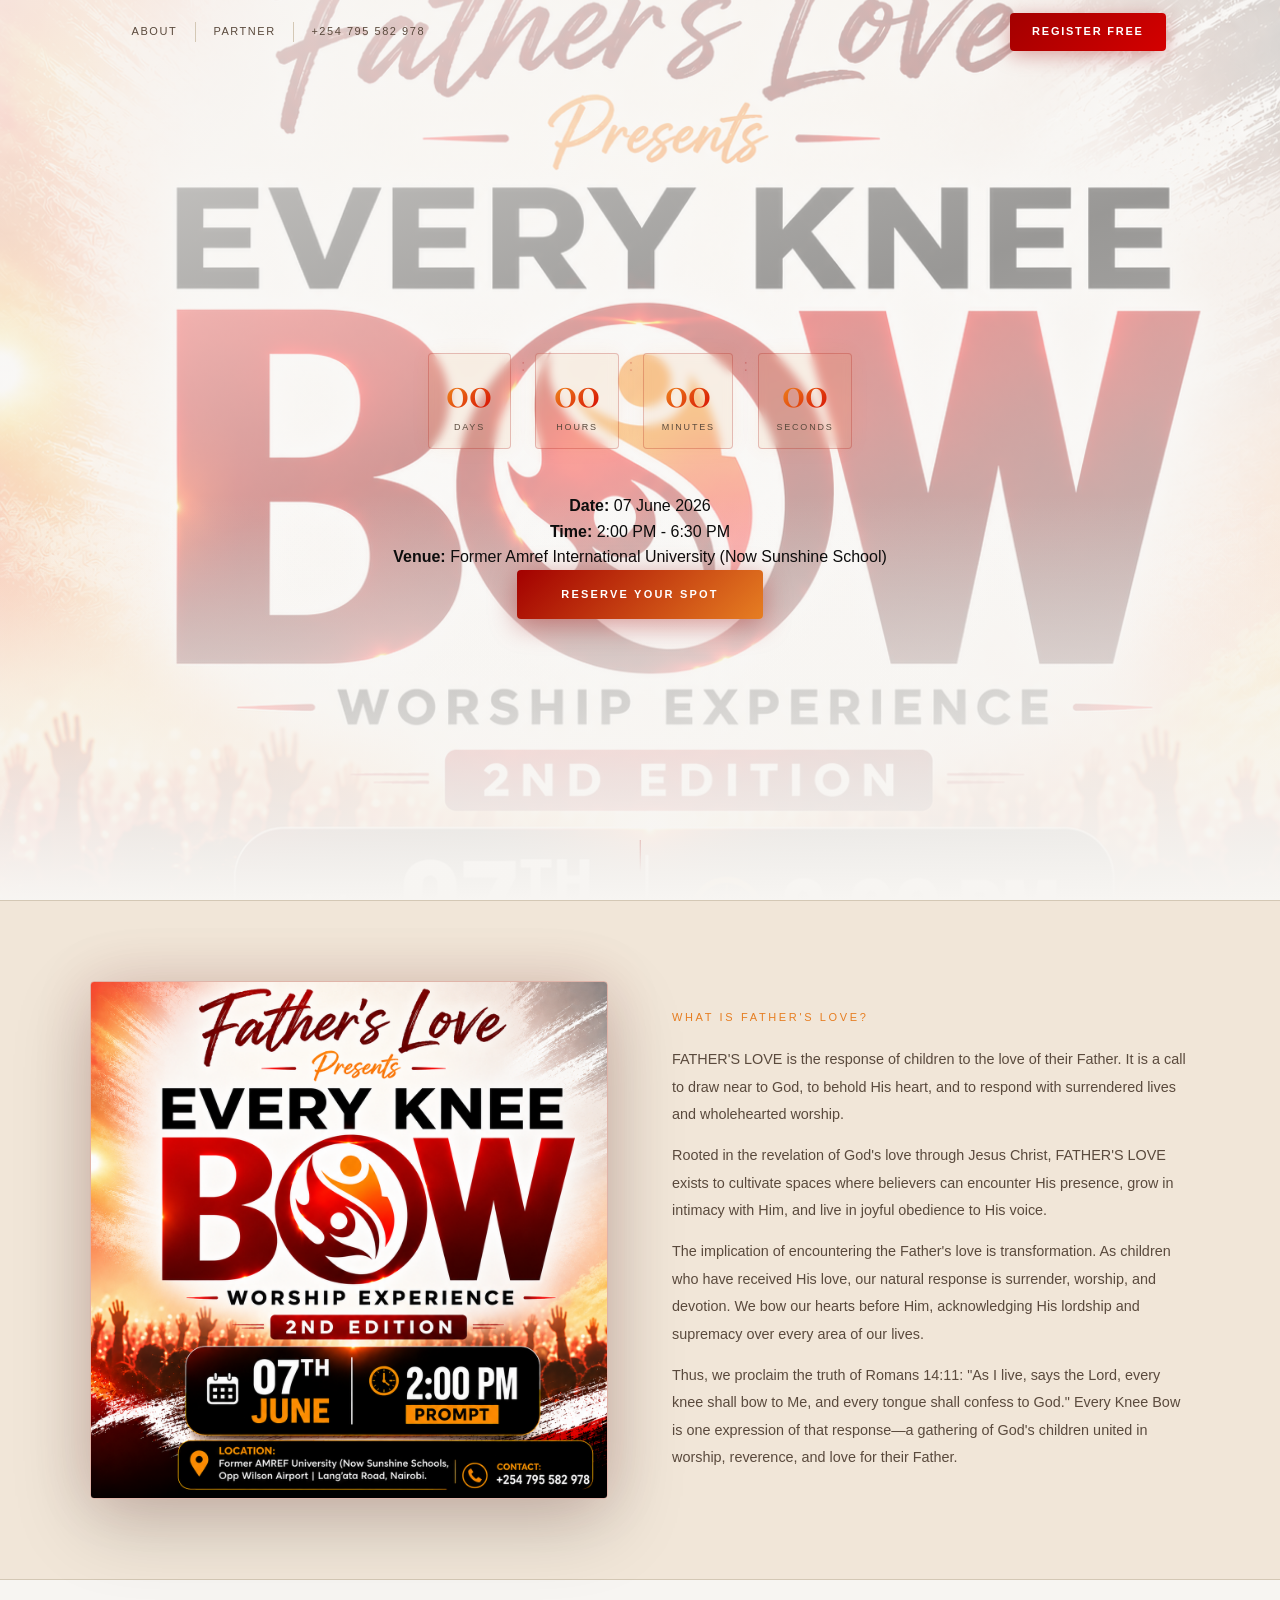
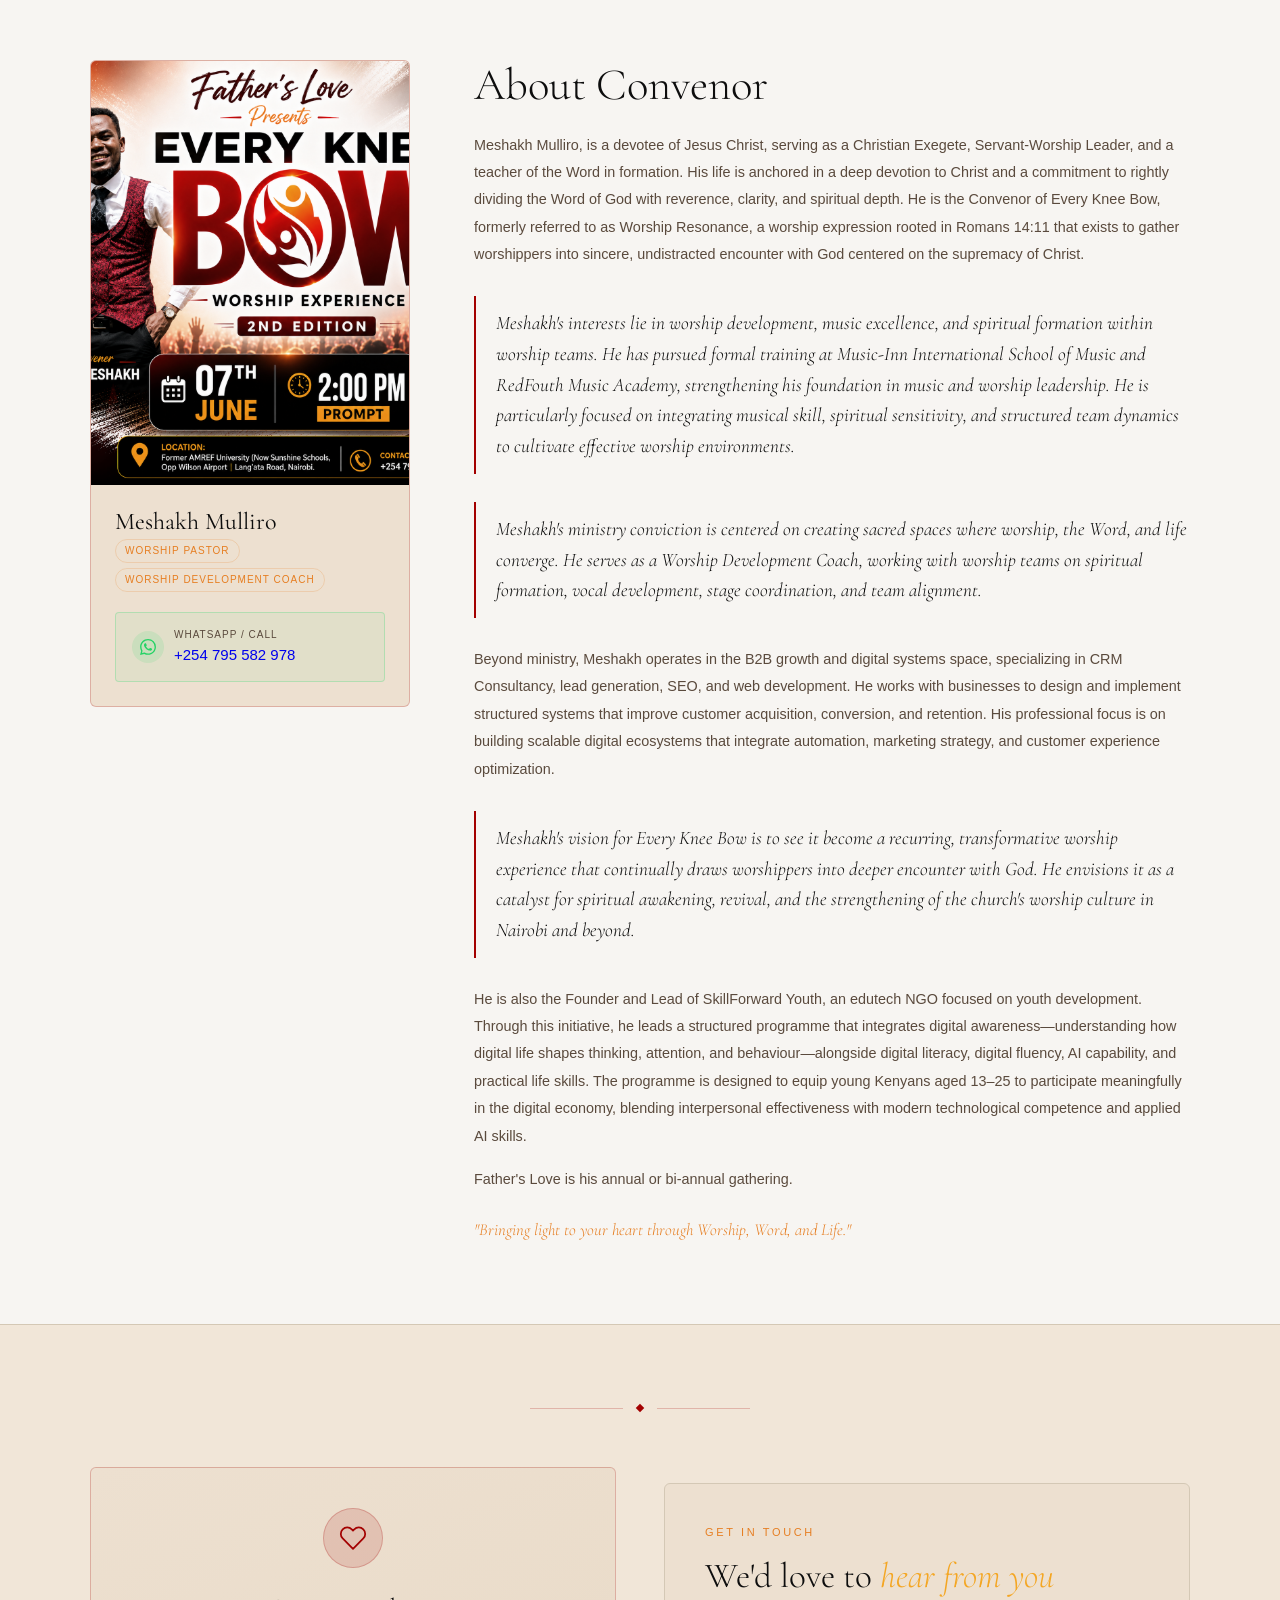
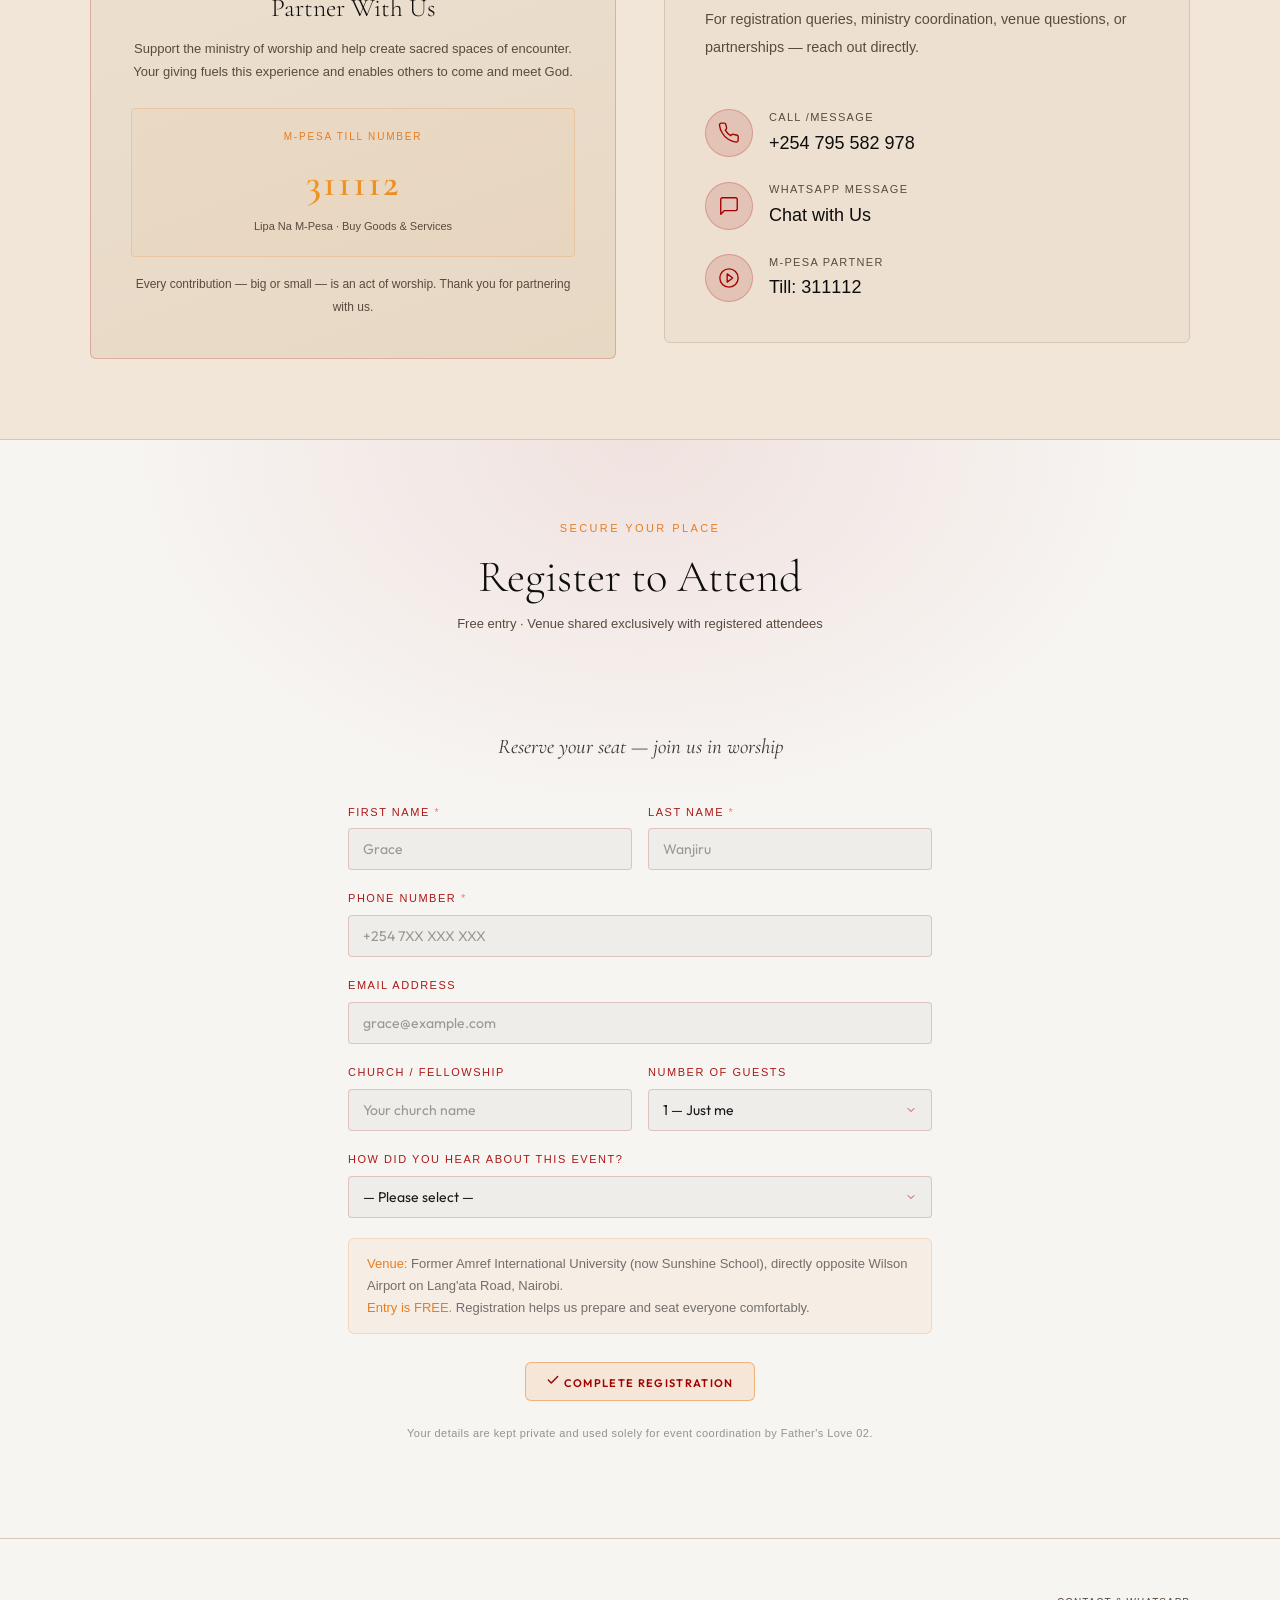
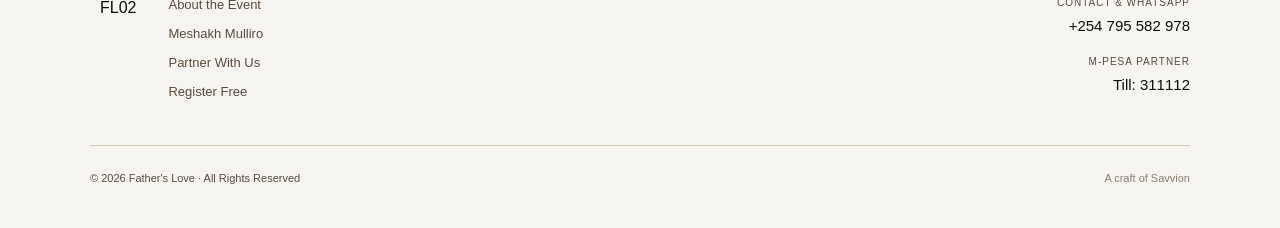
==== commit 491f3955: "Update index.html" ====
--- a/index.html
+++ b/index.html
@@ -561,7 +561,6 @@
     <div class="nav-links" role="navigation" aria-label="Main navigation">
       <a href="#about" class="nav-link">About</a>
       <div class="nav-sep" aria-hidden="true"></div>
-      <a href="#convenor" class="nav-link">Meshak
         <div class="nav-sep" aria-hidden="true"></div>
       <a href="#partner" class="nav-link">Partner</a>
       <div class="nav-sep" aria-hidden="true"></div>
@@ -1064,4 +1063,4 @@
 }
 </script>
 </body>
-</html>+</html>
